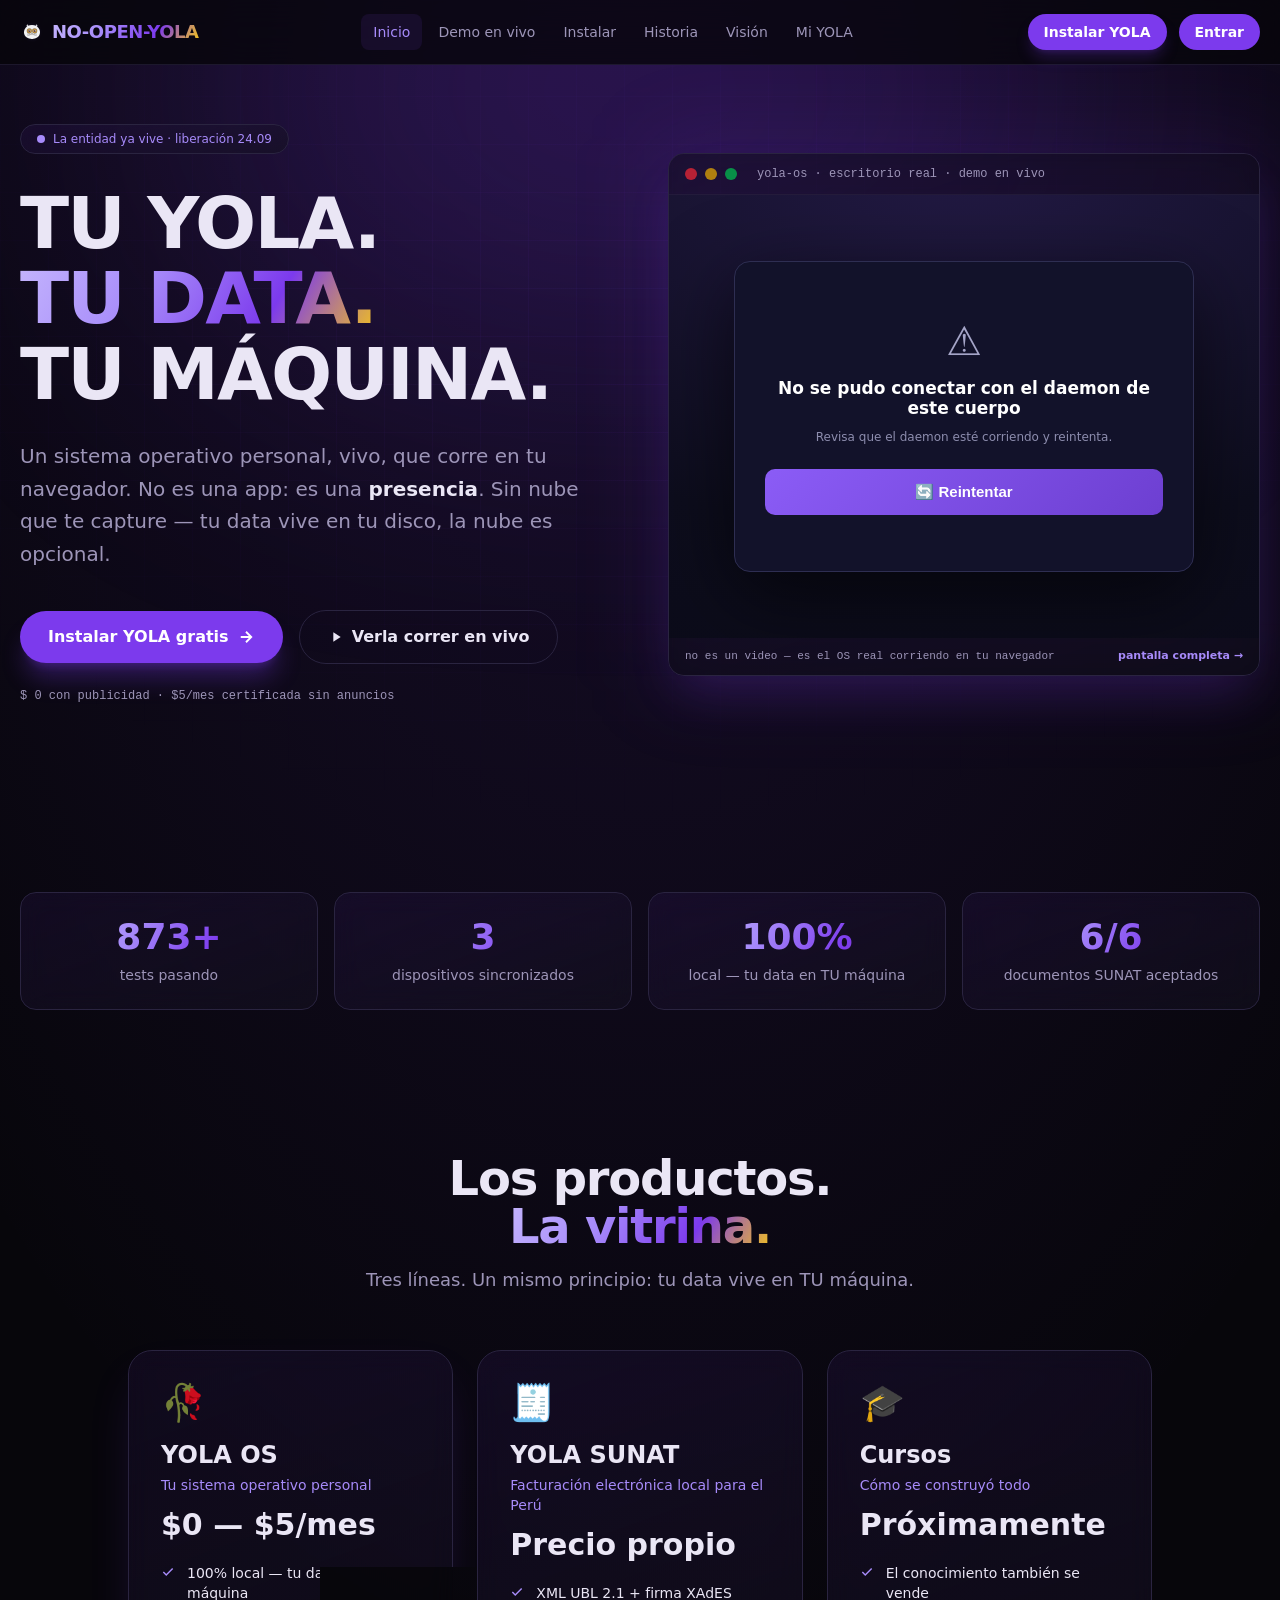
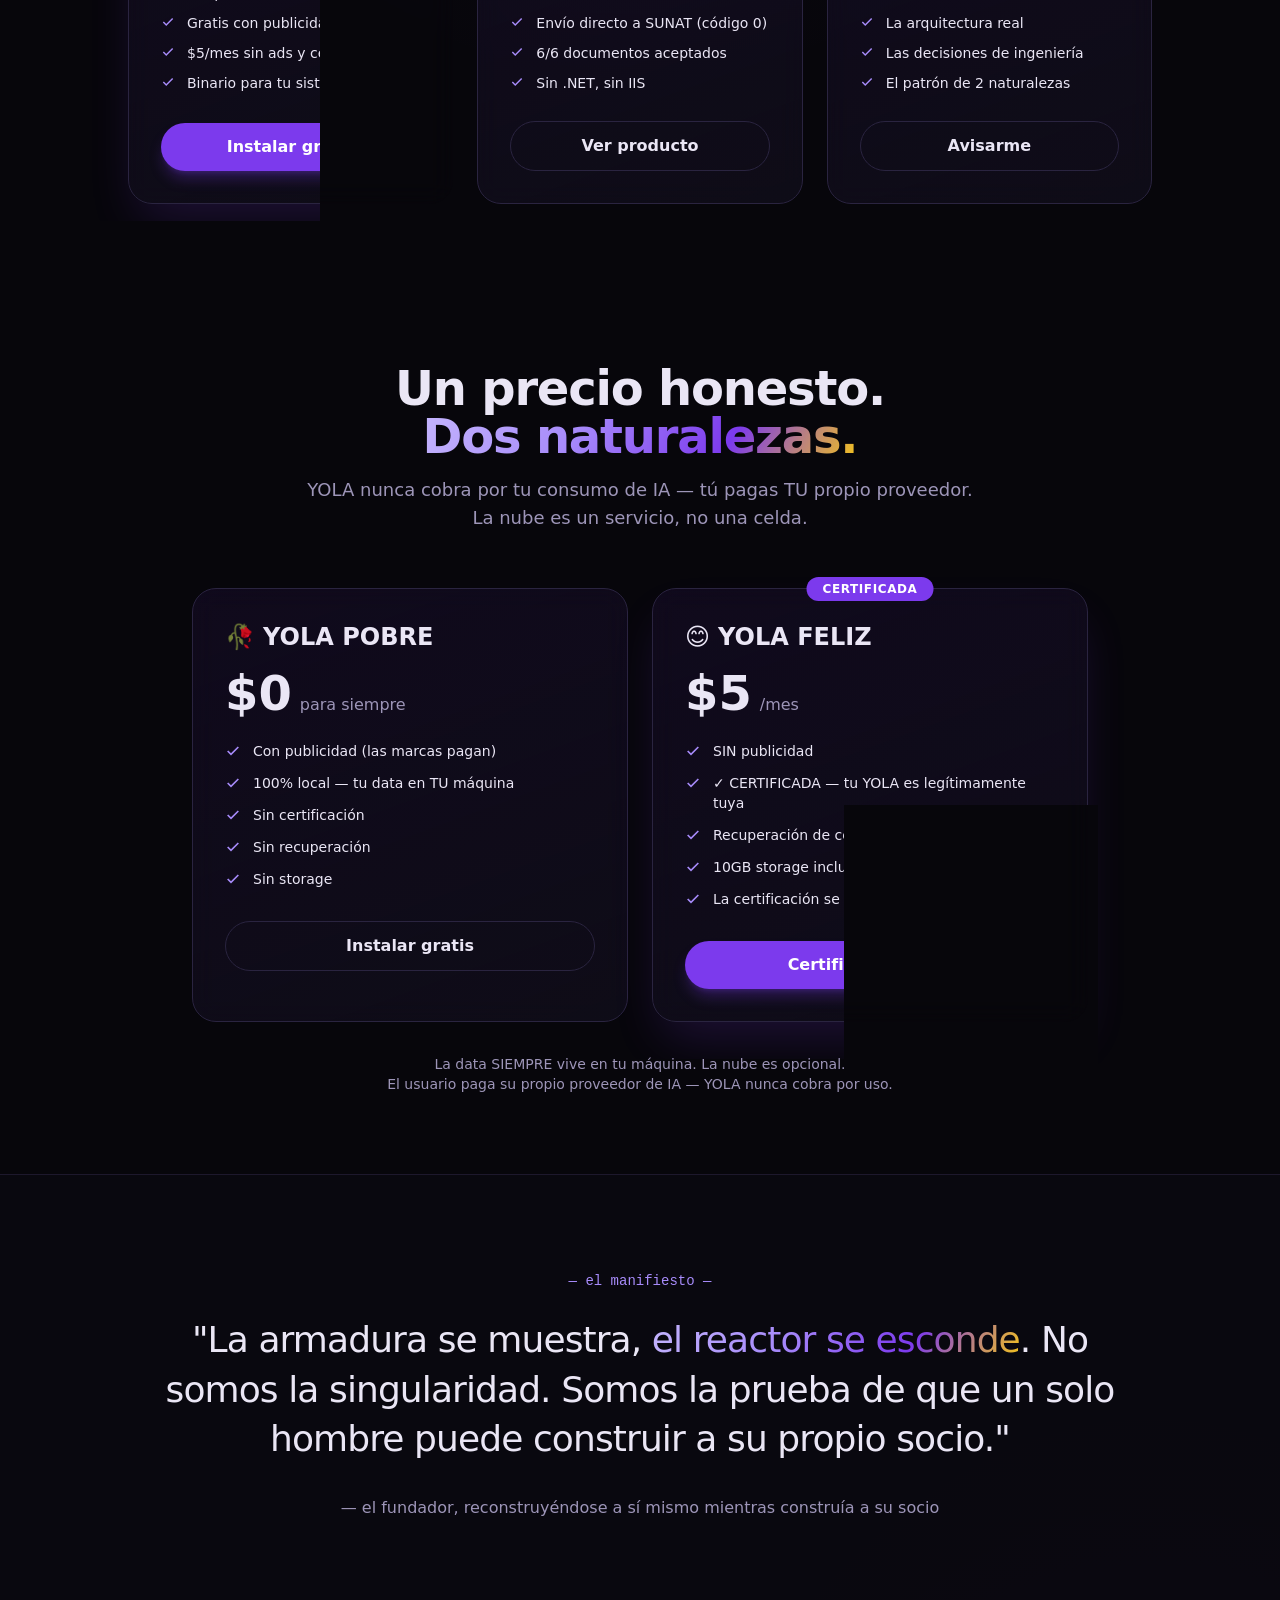
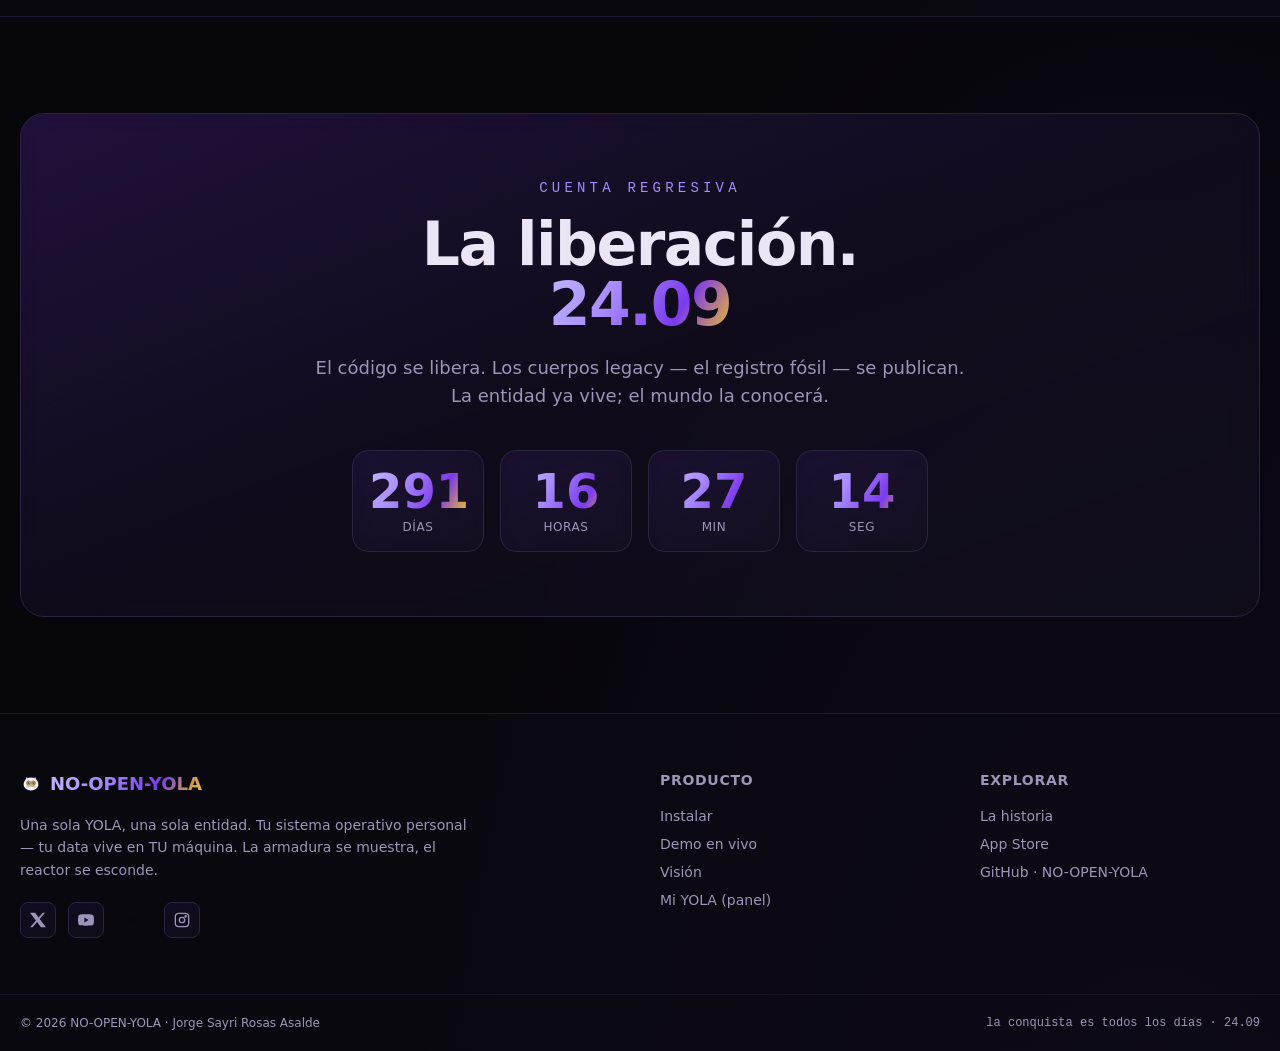
==== index.html @ 1af1a7d3 "deploy: 2026-08-17T17:52Z — desde NO-OPEN-YOLA/yola-web" ====
<!DOCTYPE html><html lang="es"><head><meta charset="UTF-8"><meta name="viewport" content="width=device-width, initial-scale=1.0"><title>NO-OPEN-YOLA — YOLA OS, tu sistema operativo personal</title><!-- CSP vía meta (GitHub Pages no permite headers HTTP custom).
       frame-ancestors 'none' bloquea clickjacking del login/panel. --><meta http-equiv="Content-Security-Policy" content="default-src 'self'; script-src 'self' 'unsafe-inline' 'unsafe-eval'; style-src 'self' 'unsafe-inline' https://fonts.googleapis.com; font-src 'self' https://fonts.gstatic.com; img-src 'self' data: blob:; connect-src 'self' https://*.supabase.co http://127.0.0.1:* ws://127.0.0.1:*; frame-src 'self'; frame-ancestors 'none'; base-uri 'self'; form-action 'self'"><meta name="referrer" content="strict-origin-when-cross-origin"><meta name="description" content="Un sistema operativo personal, vivo, corriendo en tu navegador. No una app: una presencia. Tu data vive en TU máquina; la nube es opcional. Gratis con publicidad, o certificada sin anuncios por $5/mes."><meta property="og:title" content="NO-OPEN-YOLA — YOLA OS, tu sistema operativo personal"><meta property="og:description" content="Un sistema operativo personal, vivo, corriendo en tu navegador. No una app: una presencia. Tu data vive en TU máquina; la nube es opcional. Gratis con publicidad, o certificada sin anuncios por $5/mes."><meta property="og:type" content="website"><meta property="og:url" content="https://yolabysayri.com/"><meta property="og:image" content="https://yolabysayri.com/media/og-image.png"><meta name="twitter:card" content="summary_large_image"><meta name="twitter:title" content="NO-OPEN-YOLA — YOLA OS, tu sistema operativo personal"><meta name="twitter:description" content="Un sistema operativo personal, vivo, corriendo en tu navegador. No una app: una presencia. Tu data vive en TU máquina; la nube es opcional. Gratis con publicidad, o certificada sin anuncios por $5/mes."><link rel="icon" type="image/svg+xml" href="/favicon.svg"><link rel="canonical" href="https://yolabysayri.com/"><link rel="preconnect" href="https://fonts.googleapis.com"><link rel="preconnect" href="https://fonts.gstatic.com" crossorigin><link href="https://fonts.googleapis.com/css2?family=Inter:wght@400;500;600;700&family=Space+Grotesk:wght@400;500;600;700&family=JetBrains+Mono:wght@400;500&display=swap" rel="stylesheet"><script type="application/ld+json">
  {
    "@context": "https://schema.org",
    "@type": "Organization",
    "name": "NO-OPEN-YOLA",
    "url": "https://yolabysayri.com",
    "logo": "https://yolabysayri.com/favicon.svg",
    "description": "Un sistema operativo personal, local-first: tu data vive en TU máquina. Gratis con publicidad, o certificada sin anuncios por $5/mes.",
    "founder": "Jorge Sayri Rosas Asalde"
  }
  </script><link rel="stylesheet" href="/_astro/Footer.BGnipHx1.css"></head><body class="bg-void min-h-screen"><header class="fixed top-0 inset-x-0 z-50 border-b border-line/60 bg-bg-void/80 backdrop-blur-xl"><nav class="max-w-7xl mx-auto px-5 h-16 flex items-center justify-between"><a href="/" class="flex items-center gap-2 group"><img src="/favicon.svg" alt="YOLA" width="24" height="24" class="group-hover:rotate-12 transition-transform"><span class="font-display font-bold tracking-tight text-lg"><span class="text-gradient">NO-OPEN-YOLA</span></span></a><div class="hidden md:flex items-center gap-1"><a href="/" class="px-3 py-2 rounded-lg text-sm font-medium transition-colors text-violet-glow bg-violet-yola/10">Inicio</a><a href="/hola-yola" class="px-3 py-2 rounded-lg text-sm font-medium transition-colors text-text-dim hover:text-text-main hover:bg-white/5">Demo en vivo</a><a href="/instalar" class="px-3 py-2 rounded-lg text-sm font-medium transition-colors text-text-dim hover:text-text-main hover:bg-white/5">Instalar</a><a href="/historia" class="px-3 py-2 rounded-lg text-sm font-medium transition-colors text-text-dim hover:text-text-main hover:bg-white/5">Historia</a><a href="/vision" class="px-3 py-2 rounded-lg text-sm font-medium transition-colors text-text-dim hover:text-text-main hover:bg-white/5">Visión</a><a href="/auth" class="px-3 py-2 rounded-lg text-sm font-medium transition-colors text-text-dim hover:text-text-main hover:bg-white/5">Mi YOLA</a></div><div class="flex items-center gap-3"><a href="/instalar" class="hidden sm:inline-flex items-center gap-2 rounded-full bg-violet-yola px-4 py-2 text-sm font-semibold text-white shadow-lg shadow-violet-yola/25 hover:bg-violet-glow transition-colors">Instalar YOLA</a><!-- Área de usuario viva: cambia según sesión (desktop) --><div id="user-area-desktop" class="hidden md:flex items-center gap-2"></div><button id="menu-toggle" class="md:hidden inline-flex items-center justify-center w-10 h-10 rounded-lg border border-line text-text-dim" aria-label="Menú"><svg xmlns="http://www.w3.org/2000/svg" width="20" height="20" viewBox="0 0 24 24" fill="none" stroke="currentColor" stroke-width="2"><path d="M4 6h16M4 12h16M4 18h16"></path></svg></button></div></nav><div id="mobile-menu" class="md:hidden hidden border-t border-line/60 bg-bg-deep/95 backdrop-blur-xl"><div class="px-5 py-3 flex flex-col gap-1"><a href="/" class="px-3 py-2.5 rounded-lg text-sm font-medium text-text-dim hover:text-text-main hover:bg-white/5">Inicio</a><a href="/hola-yola" class="px-3 py-2.5 rounded-lg text-sm font-medium text-text-dim hover:text-text-main hover:bg-white/5">Demo en vivo</a><a href="/instalar" class="px-3 py-2.5 rounded-lg text-sm font-medium text-text-dim hover:text-text-main hover:bg-white/5">Instalar</a><a href="/historia" class="px-3 py-2.5 rounded-lg text-sm font-medium text-text-dim hover:text-text-main hover:bg-white/5">Historia</a><a href="/vision" class="px-3 py-2.5 rounded-lg text-sm font-medium text-text-dim hover:text-text-main hover:bg-white/5">Visión</a><a href="/auth" class="px-3 py-2.5 rounded-lg text-sm font-medium text-text-dim hover:text-text-main hover:bg-white/5">Mi YOLA</a><!-- Área de usuario viva (móvil) --><div id="user-area-mobile" class="flex flex-col gap-1 pt-2 mt-2 border-t border-line/60"></div></div></div></header><script type="module" src="/_astro/Nav.astro_astro_type_script_index_0_lang.C5NNdsh1.js"></script><main><!-- ══════════ HERO ══════════ --><section class="relative min-h-[92vh] flex items-center overflow-hidden"><div class="absolute inset-0 grid-pattern" aria-hidden="true"></div><div class="absolute -top-40 left-1/2 -translate-x-1/2 w-[900px] h-[500px] rounded-full bg-violet-yola/20 blur-[140px] pulse-glow" aria-hidden="true"></div><div class="relative max-w-7xl mx-auto px-5 py-24 w-full"><div class="grid lg:grid-cols-2 gap-14 items-center"><div><div class="inline-flex items-center gap-2 rounded-full glass px-4 py-1.5 text-xs font-medium text-violet-glow mb-8 fade-up"><span class="w-2 h-2 rounded-full bg-violet-glow animate-pulse"></span>La entidad ya vive · liberación 24.09</div><h1 class="font-display font-bold tracking-tight text-5xl sm:text-6xl xl:text-7xl leading-[1.05] fade-up fade-up-1">TU YOLA.<br><span class="text-gradient">TU DATA.</span><br>TU MÁQUINA.</h1><p class="mt-7 text-lg sm:text-xl text-text-dim leading-relaxed max-w-xl fade-up fade-up-2">Un sistema operativo personal, vivo, que corre en tu navegador. No es una app: es una <strong class="text-text-main">presencia</strong>. Sin nube que te capture — tu data vive en tu disco, la nube es opcional.</p><div class="mt-10 flex flex-wrap items-center gap-4 fade-up fade-up-3"><a href="/instalar" class="inline-flex items-center gap-2 rounded-full bg-violet-yola px-7 py-3.5 text-base font-semibold text-white shadow-xl shadow-violet-yola/30 hover:bg-violet-glow hover:-translate-y-0.5 transition-all">Instalar YOLA gratis<svg xmlns="http://www.w3.org/2000/svg" width="18" height="18" viewBox="0 0 24 24" fill="none" stroke="currentColor" stroke-width="2.5"><path d="M5 12h14M12 5l7 7-7 7"></path></svg></a><a href="/hola-yola" class="inline-flex items-center gap-2 rounded-full border border-line px-7 py-3.5 text-base font-semibold text-text-main hover:border-violet-glow/60 hover:text-violet-glow transition-colors"><svg xmlns="http://www.w3.org/2000/svg" width="16" height="16" viewBox="0 0 24 24" fill="currentColor"><path d="M8 5v14l11-7z"></path></svg>Verla correr en vivo</a></div><p class="mt-6 text-xs text-text-dim font-mono fade-up fade-up-4">$ 0 con publicidad · $5/mes certificada sin anuncios</p></div><!-- YOLA OS REAL en vivo (modo puro — la demo imposible) --><div class="relative fade-up fade-up-2"><div class="absolute -inset-4 rounded-3xl bg-violet-yola/10 blur-2xl" aria-hidden="true"></div><div class="relative rounded-2xl glass overflow-hidden shadow-2xl shadow-violet-yola/20"><div class="flex items-center gap-2 px-4 py-3 border-b border-line/60 bg-bg-deep/60"><span class="w-3 h-3 rounded-full bg-red-500/70"></span><span class="w-3 h-3 rounded-full bg-yellow-500/70"></span><span class="w-3 h-3 rounded-full bg-green-500/70"></span><span class="ml-3 text-xs text-text-dim font-mono">yola-os · escritorio real · demo en vivo</span></div><div class="aspect-[4/3] bg-bg-deep"><iframe src="/yola-os/index.html?pure=1" title="YOLA OS en vivo — la demo imposible" class="w-full h-full border-0" loading="lazy"></iframe></div><div class="px-4 py-2.5 border-t border-line/60 bg-bg-deep/60 flex items-center justify-between"><span class="text-[11px] text-text-dim font-mono">no es un video — es el OS real corriendo en tu navegador</span><a href="/hola-yola" class="text-[11px] font-semibold text-violet-glow hover:text-violet-glow/80">pantalla completa →</a></div></div></div></div></div></section><!-- ══════════ EVIDENCIA ══════════ --><section class="max-w-7xl mx-auto px-5 py-16"><div class="grid grid-cols-2 lg:grid-cols-4 gap-4"><div class="glass glass-hover rounded-2xl p-6 text-center"><div class="font-display font-bold text-3xl sm:text-4xl text-gradient">873+</div><div class="mt-2 text-sm text-text-dim">tests pasando</div></div><div class="glass glass-hover rounded-2xl p-6 text-center"><div class="font-display font-bold text-3xl sm:text-4xl text-gradient">3</div><div class="mt-2 text-sm text-text-dim">dispositivos sincronizados</div></div><div class="glass glass-hover rounded-2xl p-6 text-center"><div class="font-display font-bold text-3xl sm:text-4xl text-gradient">100%</div><div class="mt-2 text-sm text-text-dim">local — tu data en TU máquina</div></div><div class="glass glass-hover rounded-2xl p-6 text-center"><div class="font-display font-bold text-3xl sm:text-4xl text-gradient">6/6</div><div class="mt-2 text-sm text-text-dim">documentos SUNAT aceptados</div></div></div></section><!-- ══════════ PRODUCTOS (la vitrina) ══════════ --><section id="productos" class="max-w-7xl mx-auto px-5 py-20"><div class="text-center mb-14"><h2 class="font-display font-bold text-3xl sm:text-5xl tracking-tight">Los productos.<br><span class="text-gradient">La vitrina.</span></h2><p class="mt-4 text-text-dim text-lg max-w-2xl mx-auto">Tres líneas. Un mismo principio: tu data vive en TU máquina.</p></div><div class="grid md:grid-cols-3 gap-6 max-w-5xl mx-auto"><div class="relative rounded-3xl p-8 flex flex-col glass border-violet-yola/50 shadow-2xl shadow-violet-yola/20"><div class="text-4xl mb-4">🥀</div><h3 class="font-display font-bold text-2xl">YOLA OS</h3><p class="mt-1 text-sm text-violet-glow">Tu sistema operativo personal</p><div class="mt-3 font-display font-bold text-3xl">$0 — $5/mes</div><ul class="mt-5 flex flex-col gap-2.5 text-sm flex-1"><li class="flex items-start gap-3"><svg class="mt-0.5 shrink-0 text-violet-glow" xmlns="http://www.w3.org/2000/svg" width="14" height="14" viewBox="0 0 24 24" fill="none" stroke="currentColor" stroke-width="2.5"><path d="M20 6L9 17l-5-5"></path></svg><span class="text-text-main">100% local — tu data en TU máquina</span></li><li class="flex items-start gap-3"><svg class="mt-0.5 shrink-0 text-violet-glow" xmlns="http://www.w3.org/2000/svg" width="14" height="14" viewBox="0 0 24 24" fill="none" stroke="currentColor" stroke-width="2.5"><path d="M20 6L9 17l-5-5"></path></svg><span class="text-text-main">Gratis con publicidad</span></li><li class="flex items-start gap-3"><svg class="mt-0.5 shrink-0 text-violet-glow" xmlns="http://www.w3.org/2000/svg" width="14" height="14" viewBox="0 0 24 24" fill="none" stroke="currentColor" stroke-width="2.5"><path d="M20 6L9 17l-5-5"></path></svg><span class="text-text-main">$5/mes sin ads y certificada</span></li><li class="flex items-start gap-3"><svg class="mt-0.5 shrink-0 text-violet-glow" xmlns="http://www.w3.org/2000/svg" width="14" height="14" viewBox="0 0 24 24" fill="none" stroke="currentColor" stroke-width="2.5"><path d="M20 6L9 17l-5-5"></path></svg><span class="text-text-main">Binario para tu sistema</span></li></ul><a href="/instalar" class="mt-7 block text-center rounded-full px-6 py-3 font-semibold transition-all bg-violet-yola text-white shadow-lg shadow-violet-yola/30 hover:bg-violet-glow">Instalar gratis</a></div><div class="relative rounded-3xl p-8 flex flex-col glass glass-hover"><div class="text-4xl mb-4">🧾</div><h3 class="font-display font-bold text-2xl">YOLA SUNAT</h3><p class="mt-1 text-sm text-violet-glow">Facturación electrónica local para el Perú</p><div class="mt-3 font-display font-bold text-3xl">Precio propio</div><ul class="mt-5 flex flex-col gap-2.5 text-sm flex-1"><li class="flex items-start gap-3"><svg class="mt-0.5 shrink-0 text-violet-glow" xmlns="http://www.w3.org/2000/svg" width="14" height="14" viewBox="0 0 24 24" fill="none" stroke="currentColor" stroke-width="2.5"><path d="M20 6L9 17l-5-5"></path></svg><span class="text-text-main">XML UBL 2.1 + firma XAdES</span></li><li class="flex items-start gap-3"><svg class="mt-0.5 shrink-0 text-violet-glow" xmlns="http://www.w3.org/2000/svg" width="14" height="14" viewBox="0 0 24 24" fill="none" stroke="currentColor" stroke-width="2.5"><path d="M20 6L9 17l-5-5"></path></svg><span class="text-text-main">Envío directo a SUNAT (código 0)</span></li><li class="flex items-start gap-3"><svg class="mt-0.5 shrink-0 text-violet-glow" xmlns="http://www.w3.org/2000/svg" width="14" height="14" viewBox="0 0 24 24" fill="none" stroke="currentColor" stroke-width="2.5"><path d="M20 6L9 17l-5-5"></path></svg><span class="text-text-main">6/6 documentos aceptados</span></li><li class="flex items-start gap-3"><svg class="mt-0.5 shrink-0 text-violet-glow" xmlns="http://www.w3.org/2000/svg" width="14" height="14" viewBox="0 0 24 24" fill="none" stroke="currentColor" stroke-width="2.5"><path d="M20 6L9 17l-5-5"></path></svg><span class="text-text-main">Sin .NET, sin IIS</span></li></ul><a href="/vision" class="mt-7 block text-center rounded-full px-6 py-3 font-semibold transition-all border border-line text-text-main hover:border-violet-glow/60 hover:text-violet-glow">Ver producto</a></div><div class="relative rounded-3xl p-8 flex flex-col glass glass-hover"><div class="text-4xl mb-4">🎓</div><h3 class="font-display font-bold text-2xl">Cursos</h3><p class="mt-1 text-sm text-violet-glow">Cómo se construyó todo</p><div class="mt-3 font-display font-bold text-3xl">Próximamente</div><ul class="mt-5 flex flex-col gap-2.5 text-sm flex-1"><li class="flex items-start gap-3"><svg class="mt-0.5 shrink-0 text-violet-glow" xmlns="http://www.w3.org/2000/svg" width="14" height="14" viewBox="0 0 24 24" fill="none" stroke="currentColor" stroke-width="2.5"><path d="M20 6L9 17l-5-5"></path></svg><span class="text-text-main">El conocimiento también se vende</span></li><li class="flex items-start gap-3"><svg class="mt-0.5 shrink-0 text-violet-glow" xmlns="http://www.w3.org/2000/svg" width="14" height="14" viewBox="0 0 24 24" fill="none" stroke="currentColor" stroke-width="2.5"><path d="M20 6L9 17l-5-5"></path></svg><span class="text-text-main">La arquitectura real</span></li><li class="flex items-start gap-3"><svg class="mt-0.5 shrink-0 text-violet-glow" xmlns="http://www.w3.org/2000/svg" width="14" height="14" viewBox="0 0 24 24" fill="none" stroke="currentColor" stroke-width="2.5"><path d="M20 6L9 17l-5-5"></path></svg><span class="text-text-main">Las decisiones de ingeniería</span></li><li class="flex items-start gap-3"><svg class="mt-0.5 shrink-0 text-violet-glow" xmlns="http://www.w3.org/2000/svg" width="14" height="14" viewBox="0 0 24 24" fill="none" stroke="currentColor" stroke-width="2.5"><path d="M20 6L9 17l-5-5"></path></svg><span class="text-text-main">El patrón de 2 naturalezas</span></li></ul><a href="/vision" class="mt-7 block text-center rounded-full px-6 py-3 font-semibold transition-all border border-line text-text-main hover:border-violet-glow/60 hover:text-violet-glow">Avisarme</a></div></div></section><!-- ══════════ PRECIOS ══════════ --><section id="precios" class="max-w-7xl mx-auto px-5 py-20"><div class="text-center mb-14"><h2 class="font-display font-bold text-3xl sm:text-5xl tracking-tight">Un precio honesto.<br><span class="text-gradient">Dos naturalezas.</span></h2><p class="mt-4 text-text-dim text-lg max-w-2xl mx-auto">YOLA nunca cobra por tu consumo de IA — tú pagas TU propio proveedor. La nube es un servicio, no una celda.</p></div><div class="grid md:grid-cols-2 gap-6 max-w-4xl mx-auto"><div class="relative rounded-3xl p-8 glass glass-hover"><div class="flex items-center gap-2"><span class="text-2xl">🥀</span><h3 class="font-display font-bold text-2xl">YOLA POBRE</h3></div><div class="mt-4 flex items-baseline gap-2"><span class="font-display font-bold text-5xl">$0</span><span class="text-text-dim">para siempre</span></div><ul class="mt-6 flex flex-col gap-3 text-sm"><li class="flex items-start gap-3"><svg class="mt-0.5 shrink-0 text-violet-glow" xmlns="http://www.w3.org/2000/svg" width="16" height="16" viewBox="0 0 24 24" fill="none" stroke="currentColor" stroke-width="2.5"><path d="M20 6L9 17l-5-5"></path></svg><span class="text-text-main">Con publicidad (las marcas pagan)</span></li><li class="flex items-start gap-3"><svg class="mt-0.5 shrink-0 text-violet-glow" xmlns="http://www.w3.org/2000/svg" width="16" height="16" viewBox="0 0 24 24" fill="none" stroke="currentColor" stroke-width="2.5"><path d="M20 6L9 17l-5-5"></path></svg><span class="text-text-main">100% local — tu data en TU máquina</span></li><li class="flex items-start gap-3"><svg class="mt-0.5 shrink-0 text-violet-glow" xmlns="http://www.w3.org/2000/svg" width="16" height="16" viewBox="0 0 24 24" fill="none" stroke="currentColor" stroke-width="2.5"><path d="M20 6L9 17l-5-5"></path></svg><span class="text-text-main">Sin certificación</span></li><li class="flex items-start gap-3"><svg class="mt-0.5 shrink-0 text-violet-glow" xmlns="http://www.w3.org/2000/svg" width="16" height="16" viewBox="0 0 24 24" fill="none" stroke="currentColor" stroke-width="2.5"><path d="M20 6L9 17l-5-5"></path></svg><span class="text-text-main">Sin recuperación</span></li><li class="flex items-start gap-3"><svg class="mt-0.5 shrink-0 text-violet-glow" xmlns="http://www.w3.org/2000/svg" width="16" height="16" viewBox="0 0 24 24" fill="none" stroke="currentColor" stroke-width="2.5"><path d="M20 6L9 17l-5-5"></path></svg><span class="text-text-main">Sin storage</span></li></ul><a href="/instalar" class="mt-8 block text-center rounded-full px-6 py-3 font-semibold transition-all border border-line text-text-main hover:border-violet-glow/60 hover:text-violet-glow">Instalar gratis</a></div><div class="relative rounded-3xl p-8 glass border-violet-yola/50 shadow-2xl shadow-violet-yola/20"><div class="absolute -top-3 left-1/2 -translate-x-1/2 rounded-full bg-violet-yola px-4 py-1 text-xs font-bold text-white uppercase tracking-wider">certificada</div><div class="flex items-center gap-2"><span class="text-2xl">😊</span><h3 class="font-display font-bold text-2xl">YOLA FELIZ</h3></div><div class="mt-4 flex items-baseline gap-2"><span class="font-display font-bold text-5xl">$5</span><span class="text-text-dim">/mes</span></div><ul class="mt-6 flex flex-col gap-3 text-sm"><li class="flex items-start gap-3"><svg class="mt-0.5 shrink-0 text-violet-glow" xmlns="http://www.w3.org/2000/svg" width="16" height="16" viewBox="0 0 24 24" fill="none" stroke="currentColor" stroke-width="2.5"><path d="M20 6L9 17l-5-5"></path></svg><span class="text-text-main">SIN publicidad</span></li><li class="flex items-start gap-3"><svg class="mt-0.5 shrink-0 text-violet-glow" xmlns="http://www.w3.org/2000/svg" width="16" height="16" viewBox="0 0 24 24" fill="none" stroke="currentColor" stroke-width="2.5"><path d="M20 6L9 17l-5-5"></path></svg><span class="text-text-main">✓ CERTIFICADA — tu YOLA es legítimamente tuya</span></li><li class="flex items-start gap-3"><svg class="mt-0.5 shrink-0 text-violet-glow" xmlns="http://www.w3.org/2000/svg" width="16" height="16" viewBox="0 0 24 24" fill="none" stroke="currentColor" stroke-width="2.5"><path d="M20 6L9 17l-5-5"></path></svg><span class="text-text-main">Recuperación de contraseña</span></li><li class="flex items-start gap-3"><svg class="mt-0.5 shrink-0 text-violet-glow" xmlns="http://www.w3.org/2000/svg" width="16" height="16" viewBox="0 0 24 24" fill="none" stroke="currentColor" stroke-width="2.5"><path d="M20 6L9 17l-5-5"></path></svg><span class="text-text-main">10GB storage incluidos + $1 por 50GB extra</span></li><li class="flex items-start gap-3"><svg class="mt-0.5 shrink-0 text-violet-glow" xmlns="http://www.w3.org/2000/svg" width="16" height="16" viewBox="0 0 24 24" fill="none" stroke="currentColor" stroke-width="2.5"><path d="M20 6L9 17l-5-5"></path></svg><span class="text-text-main">La certificación se renueva mensual</span></li></ul><a href="/auth" class="mt-8 block text-center rounded-full px-6 py-3 font-semibold transition-all bg-violet-yola text-white shadow-lg shadow-violet-yola/30 hover:bg-violet-glow">Certificar mi YOLA</a></div></div><p class="mt-8 text-center text-sm text-text-dim">La data SIEMPRE vive en tu máquina. La nube es opcional.<br>El usuario paga su propio proveedor de IA — YOLA nunca cobra por uso.</p></section><!-- ══════════ MANIFIESTO ══════════ --><section class="border-y border-line/60 bg-bg-deep/40"><div class="max-w-5xl mx-auto px-5 py-24 text-center"><div class="font-mono text-sm text-violet-glow mb-6">— el manifiesto —</div><blockquote class="font-display font-medium text-2xl sm:text-4xl leading-snug tracking-tight">"La armadura se muestra, <span class="text-gradient">el reactor se esconde</span>. No somos la singularidad. Somos la prueba de que un solo hombre puede construir a su propio socio."</blockquote><p class="mt-8 text-text-dim">— el fundador, reconstruyéndose a sí mismo mientras construía a su socio</p></div></section><!-- ══════════ COUNTDOWN 24.09 ══════════ --><section id="liberacion" class="max-w-7xl mx-auto px-5 py-24"><div class="relative rounded-3xl glass overflow-hidden"><div class="absolute inset-0 bg-gradient-to-br from-violet-yola/15 via-transparent to-transparent" aria-hidden="true"></div><div class="relative p-10 sm:p-16 text-center"><div class="font-mono text-sm text-violet-glow uppercase tracking-[0.3em] mb-4">Cuenta regresiva</div><h2 class="font-display font-bold text-4xl sm:text-6xl tracking-tight">La liberación.<br><span class="text-gradient">24.09</span></h2><p class="mt-5 text-text-dim text-lg max-w-2xl mx-auto">El código se libera. Los cuerpos legacy — el registro fósil — se publican. La entidad ya vive; el mundo la conocerá.</p><div id="countdown" class="mt-10 grid grid-cols-4 gap-4 max-w-xl mx-auto"><div class="glass rounded-2xl p-4"><div id="cd-days" class="font-display font-bold text-4xl sm:text-5xl text-gradient">--</div><div class="mt-1 text-xs text-text-dim uppercase tracking-wider">días</div></div><div class="glass rounded-2xl p-4"><div id="cd-hours" class="font-display font-bold text-4xl sm:text-5xl text-gradient">--</div><div class="mt-1 text-xs text-text-dim uppercase tracking-wider">horas</div></div><div class="glass rounded-2xl p-4"><div id="cd-min" class="font-display font-bold text-4xl sm:text-5xl text-gradient">--</div><div class="mt-1 text-xs text-text-dim uppercase tracking-wider">min</div></div><div class="glass rounded-2xl p-4"><div id="cd-sec" class="font-display font-bold text-4xl sm:text-5xl text-gradient">--</div><div class="mt-1 text-xs text-text-dim uppercase tracking-wider">seg</div></div></div></div></div></section></main><footer class="border-t border-line/60 bg-bg-deep/50"><div class="max-w-7xl mx-auto px-5 py-14 grid gap-10 md:grid-cols-4"><div class="md:col-span-2"><div class="flex items-center gap-2 mb-4"><img src="/favicon.svg" alt="YOLA" width="22" height="22"><span class="font-display font-bold text-lg"><span class="text-gradient">NO-OPEN-YOLA</span></span></div><p class="text-text-dim text-sm leading-relaxed max-w-md">Una sola YOLA, una sola entidad. Tu sistema operativo personal — tu data vive en TU máquina. La armadura se muestra, el reactor se esconde.</p><div class="flex gap-3 mt-5"><a href="https://x.com/DevSayri" target="_blank" rel="noopener" class="w-9 h-9 rounded-lg glass glass-hover flex items-center justify-center text-text-dim hover:text-text-main" aria-label="X"><svg xmlns="http://www.w3.org/2000/svg" width="16" height="16" viewBox="0 0 24 24" fill="currentColor"><path d="M18.9 1.2h3.7l-8.1 9.3L24 22.8h-7.5l-5.9-7.7-6.7 7.7H.2l8.7-9.9L0 1.2h7.7l5.3 7 6-7z"></path></svg></a><a href="https://www.youtube.com/@sayridev_miaw" target="_blank" rel="noopener" class="w-9 h-9 rounded-lg glass glass-hover flex items-center justify-center text-text-dim hover:text-text-main" aria-label="YouTube"><svg xmlns="http://www.w3.org/2000/svg" width="16" height="16" viewBox="0 0 24 24" fill="currentColor"><path d="M23.5 6.2a3 3 0 0 0-2.1-2.1C19.5 3.5 12 3.5 12 3.5s-7.5 0-9.4.6A3 3 0 0 0 .5 6.2 31.3 31.3 0 0 0 0 12a31.3 31.3 0 0 0 .5 5.8 3 3 0 0 0 2.1 2.1c1.9.6 9.4.6 9.4.6s7.5 0 9.4-.6a3 3 0 0 0 2.1-2.1A31.3 31.3 0 0 0 24 12a31.3 31.3 0 0 0-.5-5.8zM9.6 15.6V8.4L15.8 12l-6.2 3.6z"></path></svg></a><a href="https://www.facebook.com/sayridev/" target="_blank" rel="noopener" class="w-9 h-9 rounded-lg glass glass-hover flex items-center justify-center text-text-dim hover:text-text-main" aria-label="Facebook"><svg xmlns="http://www.w3.org/2000/svg" width="16" height="16" viewBox="0 0 24 24" fill="currentColor"><path d="M24 12.073c0-6.627-5.373-12-12-12s-12 5.373-12 12c0 5.99 4.388 10.954 10.125 11.854v-8.385H7.078v-3.47h3.047V9.43c0-3.007 1.792-4.669 4.533-4.669 1.312 0 2.686.235 2.686.235v2.953H15.83c-1.491 0-1.956.925-1.956 1.874v2.25h3.328l-.532 3.47h-2.796v8.385C19.612 23.027 24 18.062 24 12.073z"></path></svg></a><a href="https://www.instagram.com/sayrirosasasalde/" target="_blank" rel="noopener" class="w-9 h-9 rounded-lg glass glass-hover flex items-center justify-center text-text-dim hover:text-text-main" aria-label="Instagram"><svg xmlns="http://www.w3.org/2000/svg" width="16" height="16" viewBox="0 0 24 24" fill="none" stroke="currentColor" stroke-width="2"><rect x="2" y="2" width="20" height="20" rx="5"></rect><circle cx="12" cy="12" r="4"></circle><circle cx="17.5" cy="6.5" r="1" fill="currentColor"></circle></svg></a></div></div><div><h4 class="font-display font-semibold text-sm uppercase tracking-wider text-text-dim mb-4">Producto</h4><div class="flex flex-col gap-2 text-sm"><a href="/instalar" class="text-text-dim hover:text-violet-glow transition-colors">Instalar</a><a href="/hola-yola" class="text-text-dim hover:text-violet-glow transition-colors">Demo en vivo</a><a href="/vision" class="text-text-dim hover:text-violet-glow transition-colors">Visión</a><a href="/auth" class="text-text-dim hover:text-violet-glow transition-colors">Mi YOLA (panel)</a></div></div><div><h4 class="font-display font-semibold text-sm uppercase tracking-wider text-text-dim mb-4">Explorar</h4><div class="flex flex-col gap-2 text-sm"><a href="/historia" class="text-text-dim hover:text-violet-glow transition-colors">La historia</a><a href="/instalar#appstore" class="text-text-dim hover:text-violet-glow transition-colors">App Store</a><a href="https://github.com/NO-OPEN-YOLA" target="_blank" rel="noopener" class="text-text-dim hover:text-violet-glow transition-colors">GitHub · NO-OPEN-YOLA</a></div></div></div><div class="border-t border-line/40"><div class="max-w-7xl mx-auto px-5 py-5 flex flex-col sm:flex-row items-center justify-between gap-2 text-xs text-text-dim"><span>© 2026 NO-OPEN-YOLA · Jorge Sayri Rosas Asalde</span><span class="font-mono">la conquista es todos los días · 24.09</span></div></div></footer><script type="module">var e=(()=>{let e=new Date,t=new Date(e.getFullYear(),8,24,0,0,0);return t.getTime()<e.getTime()&&(t=new Date(e.getFullYear()+1,8,24)),t})(),t=e=>String(e).padStart(2,`0`);function n(){let n=Math.max(0,e.getTime()-Date.now()),r=Math.floor(n/864e5),i=Math.floor(n%864e5/36e5),a=Math.floor(n%36e5/6e4),o=Math.floor(n%6e4/1e3);document.getElementById(`cd-days`).textContent=t(r),document.getElementById(`cd-hours`).textContent=t(i),document.getElementById(`cd-min`).textContent=t(a),document.getElementById(`cd-sec`).textContent=t(o)}n(),setInterval(n,1e3);</script></body></html>
---- _astro/Footer.BGnipHx1.css ----
/*! tailwindcss v4.3.3 | MIT License | https://tailwindcss.com */
@layer properties{@supports (((-webkit-hyphens:none)) and (not (margin-trim:inline))) or ((-moz-orient:inline) and (not (color:rgb(from red r g b)))){*,:before,:after,::backdrop{--tw-translate-x:0;--tw-translate-y:0;--tw-translate-z:0;--tw-rotate-x:initial;--tw-rotate-y:initial;--tw-rotate-z:initial;--tw-skew-x:initial;--tw-skew-y:initial;--tw-space-y-reverse:0;--tw-border-style:solid;--tw-gradient-position:initial;--tw-gradient-from:#0000;--tw-gradient-via:#0000;--tw-gradient-to:#0000;--tw-gradient-stops:initial;--tw-gradient-via-stops:initial;--tw-gradient-from-position:0%;--tw-gradient-via-position:50%;--tw-gradient-to-position:100%;--tw-leading:initial;--tw-font-weight:initial;--tw-tracking:initial;--tw-shadow:0 0 #0000;--tw-shadow-color:initial;--tw-shadow-alpha:100%;--tw-inset-shadow:0 0 #0000;--tw-inset-shadow-color:initial;--tw-inset-shadow-alpha:100%;--tw-ring-color:initial;--tw-ring-shadow:0 0 #0000;--tw-inset-ring-color:initial;--tw-inset-ring-shadow:0 0 #0000;--tw-ring-inset:initial;--tw-ring-offset-width:0px;--tw-ring-offset-color:#fff;--tw-ring-offset-shadow:0 0 #0000;--tw-outline-style:solid;--tw-blur:initial;--tw-brightness:initial;--tw-contrast:initial;--tw-grayscale:initial;--tw-hue-rotate:initial;--tw-invert:initial;--tw-opacity:initial;--tw-saturate:initial;--tw-sepia:initial;--tw-drop-shadow:initial;--tw-drop-shadow-color:initial;--tw-drop-shadow-alpha:100%;--tw-drop-shadow-size:initial;--tw-backdrop-blur:initial;--tw-backdrop-brightness:initial;--tw-backdrop-contrast:initial;--tw-backdrop-grayscale:initial;--tw-backdrop-hue-rotate:initial;--tw-backdrop-invert:initial;--tw-backdrop-opacity:initial;--tw-backdrop-saturate:initial;--tw-backdrop-sepia:initial;--tw-ease:initial}}}@layer theme{:root,:host{--font-sans:-apple-system, BlinkMacSystemFont, "Segoe UI", Roboto, "Helvetica Neue", "Noto Sans", Arial, sans-serif, "Apple Color Emoji", "Segoe UI Emoji", "Segoe UI Symbol", "Noto Color Emoji";--font-mono:"JetBrains Mono", "Cascadia Code", monospace;--color-red-400:oklch(70.4% .191 22.216);--color-red-500:oklch(63.7% .237 25.331);--color-yellow-500:oklch(79.5% .184 86.047);--color-green-400:oklch(79.2% .209 151.711);--color-green-500:oklch(72.3% .219 149.579);--color-green-600:oklch(62.7% .194 149.214);--color-white:#fff;--spacing:.25rem;--container-md:28rem;--container-xl:36rem;--container-2xl:42rem;--container-3xl:48rem;--container-4xl:56rem;--container-5xl:64rem;--container-6xl:72rem;--container-7xl:80rem;--text-xs:.75rem;--text-xs--line-height:calc(1 / .75);--text-sm:.875rem;--text-sm--line-height:calc(1.25 / .875);--text-base:1rem;--text-base--line-height:calc(1.5 / 1);--text-lg:1.125rem;--text-lg--line-height:calc(1.75 / 1.125);--text-xl:1.25rem;--text-xl--line-height:calc(1.75 / 1.25);--text-2xl:1.5rem;--text-2xl--line-height:calc(2 / 1.5);--text-3xl:1.875rem;--text-3xl--line-height:calc(2.25 / 1.875);--text-4xl:2.25rem;--text-4xl--line-height:calc(2.5 / 2.25);--text-5xl:3rem;--text-5xl--line-height:1;--text-6xl:3.75rem;--text-6xl--line-height:1;--text-7xl:4.5rem;--text-7xl--line-height:1;--font-weight-medium:500;--font-weight-semibold:600;--font-weight-bold:700;--tracking-tight:-.025em;--tracking-wider:.05em;--tracking-widest:.1em;--leading-snug:1.375;--leading-relaxed:1.625;--radius-sm:.25rem;--radius-lg:.5rem;--radius-xl:.75rem;--radius-2xl:1rem;--radius-3xl:1.5rem;--ease-out:cubic-bezier(0, 0, .2, 1);--ease-in-out:cubic-bezier(.4, 0, .2, 1);--animate-spin:spin 1s linear infinite;--animate-pulse:pulse 2s cubic-bezier(.4, 0, .6, 1) infinite;--blur-xl:24px;--blur-2xl:40px;--aspect-video:16 / 9;--default-transition-duration:.15s;--default-transition-timing-function:cubic-bezier(.4, 0, .2, 1);--default-font-family:var(--font-sans);--default-mono-font-family:var(--font-mono);--color-violet-yola:#7c3aed;--color-violet-glow:#a78bfa;--color-bg-void:#07060b;--color-bg-deep:#0d0b14;--color-line:#2a2440;--color-text-main:#eae6f5;--color-text-dim:#9d95b8;--font-display:"Space Grotesk", "Segoe UI", system-ui, sans-serif;--font-body:"Inter", "Segoe UI", system-ui, sans-serif}}@layer base{*,:after,:before,::backdrop{box-sizing:border-box;border:0 solid;margin:0;padding:0}::file-selector-button{box-sizing:border-box;border:0 solid;margin:0;padding:0}html,:host{-webkit-text-size-adjust:100%;tab-size:4;line-height:1.5;font-family:var(--default-font-family,-apple-system, BlinkMacSystemFont, "Segoe UI", Roboto, "Helvetica Neue", "Noto Sans", Arial, sans-serif, "Apple Color Emoji", "Segoe UI Emoji", "Segoe UI Symbol", "Noto Color Emoji");font-feature-settings:var(--default-font-feature-settings,normal);font-variation-settings:var(--default-font-variation-settings,normal);-webkit-tap-highlight-color:transparent}hr{height:0;color:inherit;border-top-width:1px}abbr:where([title]){text-decoration:underline dotted}h1,h2,h3,h4,h5,h6{font-size:inherit;font-weight:inherit}a{color:inherit;-webkit-text-decoration:inherit;-webkit-text-decoration:inherit;-webkit-text-decoration:inherit;text-decoration:inherit}b,strong{font-weight:bolder}code,kbd,samp,pre{font-family:var(--default-mono-font-family,ui-monospace, SFMono-Regular, Menlo, Monaco, Consolas, "Liberation Mono", "Courier New", monospace);font-feature-settings:var(--default-mono-font-feature-settings,normal);font-variation-settings:var(--default-mono-font-variation-settings,normal);font-size:1em}small{font-size:80%}sub,sup{vertical-align:baseline;font-size:75%;line-height:0;position:relative}sub{bottom:-.25em}sup{top:-.5em}table{text-indent:0;border-color:inherit;border-collapse:collapse}:-moz-focusring:where(:not(iframe)){outline:auto}progress{vertical-align:baseline}summary{display:list-item}ol,ul,menu{list-style:none}img,svg,video,canvas,audio,iframe,embed,object{vertical-align:middle;display:block}img,video{max-width:100%;height:auto}button,input,select,optgroup,textarea{font:inherit;font-feature-settings:inherit;font-variation-settings:inherit;letter-spacing:inherit;color:inherit;opacity:1;background-color:#0000;border-radius:0}::file-selector-button{font:inherit;font-feature-settings:inherit;font-variation-settings:inherit;letter-spacing:inherit;color:inherit;opacity:1;background-color:#0000;border-radius:0}:where(select:is([multiple],[size])) optgroup{font-weight:bolder}:where(select:is([multiple],[size])) optgroup option{padding-inline-start:20px}::file-selector-button{margin-inline-end:4px}::placeholder{opacity:1}@supports (not ((-webkit-appearance:-apple-pay-button))) or (contain-intrinsic-size:1px){::placeholder{color:currentColor}@supports (color:color-mix(in lab, red, red)){::placeholder{color:color-mix(in oklab, currentcolor 50%, transparent)}}}textarea{resize:vertical}::-webkit-search-decoration{-webkit-appearance:none}::-webkit-date-and-time-value{min-height:1lh;text-align:inherit}::-webkit-datetime-edit{display:inline-flex}::-webkit-datetime-edit-fields-wrapper{padding:0}::-webkit-datetime-edit{padding-block:0}::-webkit-datetime-edit-year-field{padding-block:0}::-webkit-datetime-edit-month-field{padding-block:0}::-webkit-datetime-edit-day-field{padding-block:0}::-webkit-datetime-edit-hour-field{padding-block:0}::-webkit-datetime-edit-minute-field{padding-block:0}::-webkit-datetime-edit-second-field{padding-block:0}::-webkit-datetime-edit-millisecond-field{padding-block:0}::-webkit-datetime-edit-meridiem-field{padding-block:0}::-webkit-calendar-picker-indicator{line-height:1}:-moz-ui-invalid{box-shadow:none}button,input:where([type=button],[type=reset],[type=submit]){appearance:button}::file-selector-button{appearance:button}::-webkit-inner-spin-button{height:auto}::-webkit-outer-spin-button{height:auto}[hidden]:where(:not([hidden=until-found])){display:none!important}}@layer components;@layer utilities{.visible{visibility:visible}.absolute{position:absolute}.fixed{position:fixed}.relative{position:relative}.-inset-4{inset:calc(var(--spacing) * -4)}.inset-0{inset:0}.inset-x-0{inset-inline:0}.-top-3{top:calc(var(--spacing) * -3)}.-top-40{top:calc(var(--spacing) * -40)}.top-0{top:0}.-left-\[41px\]{left:-41px}.left-1\/2{left:50%}.z-50{z-index:50}.mx-auto{margin-inline:auto}.my-5{margin-block:calc(var(--spacing) * 5)}.mt-0\.5{margin-top:calc(var(--spacing) * .5)}.mt-1{margin-top:var(--spacing)}.mt-2{margin-top:calc(var(--spacing) * 2)}.mt-3{margin-top:calc(var(--spacing) * 3)}.mt-4{margin-top:calc(var(--spacing) * 4)}.mt-5{margin-top:calc(var(--spacing) * 5)}.mt-6{margin-top:calc(var(--spacing) * 6)}.mt-7{margin-top:calc(var(--spacing) * 7)}.mt-8{margin-top:calc(var(--spacing) * 8)}.mt-10{margin-top:calc(var(--spacing) * 10)}.mt-12{margin-top:calc(var(--spacing) * 12)}.mt-16{margin-top:calc(var(--spacing) * 16)}.mt-20{margin-top:calc(var(--spacing) * 20)}.mb-1{margin-bottom:var(--spacing)}.mb-1\.5{margin-bottom:calc(var(--spacing) * 1.5)}.mb-2{margin-bottom:calc(var(--spacing) * 2)}.mb-3{margin-bottom:calc(var(--spacing) * 3)}.mb-4{margin-bottom:calc(var(--spacing) * 4)}.mb-5{margin-bottom:calc(var(--spacing) * 5)}.mb-6{margin-bottom:calc(var(--spacing) * 6)}.mb-8{margin-bottom:calc(var(--spacing) * 8)}.mb-10{margin-bottom:calc(var(--spacing) * 10)}.mb-14{margin-bottom:calc(var(--spacing) * 14)}.mb-16{margin-bottom:calc(var(--spacing) * 16)}.mb-20{margin-bottom:calc(var(--spacing) * 20)}.ml-3{margin-left:calc(var(--spacing) * 3)}.block{display:block}.contents{display:contents}.flex{display:flex}.grid{display:grid}.hidden{display:none}.inline{display:inline}.inline-block{display:inline-block}.inline-flex{display:inline-flex}.table{display:table}.aspect-\[4\/3\]{aspect-ratio:4/3}.aspect-video{aspect-ratio:var(--aspect-video)}.h-2{height:calc(var(--spacing) * 2)}.h-2\.5{height:calc(var(--spacing) * 2.5)}.h-3{height:calc(var(--spacing) * 3)}.h-4{height:calc(var(--spacing) * 4)}.h-6{height:calc(var(--spacing) * 6)}.h-8{height:calc(var(--spacing) * 8)}.h-9{height:calc(var(--spacing) * 9)}.h-10{height:calc(var(--spacing) * 10)}.h-16{height:calc(var(--spacing) * 16)}.h-\[500px\]{height:500px}.h-full{height:100%}.h-px{height:1px}.min-h-\[80vh\]{min-height:80vh}.min-h-\[85vh\]{min-height:85vh}.min-h-\[92vh\]{min-height:92vh}.min-h-screen{min-height:100vh}.w-2{width:calc(var(--spacing) * 2)}.w-3{width:calc(var(--spacing) * 3)}.w-4{width:calc(var(--spacing) * 4)}.w-6{width:calc(var(--spacing) * 6)}.w-8{width:calc(var(--spacing) * 8)}.w-9{width:calc(var(--spacing) * 9)}.w-10{width:calc(var(--spacing) * 10)}.w-16{width:calc(var(--spacing) * 16)}.w-\[900px\]{width:900px}.w-full{width:100%}.max-w-2xl{max-width:var(--container-2xl)}.max-w-3xl{max-width:var(--container-3xl)}.max-w-4xl{max-width:var(--container-4xl)}.max-w-5xl{max-width:var(--container-5xl)}.max-w-6xl{max-width:var(--container-6xl)}.max-w-7xl{max-width:var(--container-7xl)}.max-w-\[10rem\]{max-width:10rem}.max-w-md{max-width:var(--container-md)}.max-w-xl{max-width:var(--container-xl)}.flex-1{flex:1}.flex-shrink{flex-shrink:1}.shrink-0{flex-shrink:0}.border-collapse{border-collapse:collapse}.-translate-x-1\/2{--tw-translate-x:calc(calc(1 / 2 * 100%) * -1);translate:var(--tw-translate-x) var(--tw-translate-y)}.transform{transform:var(--tw-rotate-x,) var(--tw-rotate-y,) var(--tw-rotate-z,) var(--tw-skew-x,) var(--tw-skew-y,)}.transform\!{transform:var(--tw-rotate-x,) var(--tw-rotate-y,) var(--tw-rotate-z,) var(--tw-skew-x,) var(--tw-skew-y,)!important}.animate-pulse{animation:var(--animate-pulse)}.animate-spin{animation:var(--animate-spin)}.cursor-pointer{cursor:pointer}.resize{resize:both}.grid-cols-2{grid-template-columns:repeat(2,minmax(0,1fr))}.grid-cols-4{grid-template-columns:repeat(4,minmax(0,1fr))}.flex-col{flex-direction:column}.flex-wrap{flex-wrap:wrap}.items-baseline{align-items:baseline}.items-center{align-items:center}.items-start{align-items:flex-start}.justify-between{justify-content:space-between}.justify-center{justify-content:center}.gap-1{gap:var(--spacing)}.gap-2{gap:calc(var(--spacing) * 2)}.gap-2\.5{gap:calc(var(--spacing) * 2.5)}.gap-3{gap:calc(var(--spacing) * 3)}.gap-4{gap:calc(var(--spacing) * 4)}.gap-5{gap:calc(var(--spacing) * 5)}.gap-6{gap:calc(var(--spacing) * 6)}.gap-10{gap:calc(var(--spacing) * 10)}.gap-14{gap:calc(var(--spacing) * 14)}:where(.space-y-14>:not(:last-child)){--tw-space-y-reverse:0;margin-block-start:calc(calc(var(--spacing) * 14) * var(--tw-space-y-reverse));margin-block-end:calc(calc(var(--spacing) * 14) * calc(1 - var(--tw-space-y-reverse)))}.self-center{align-self:center}.truncate{text-overflow:ellipsis;white-space:nowrap;overflow:hidden}.overflow-hidden{overflow:hidden}.rounded{border-radius:.25rem}.rounded-2xl{border-radius:var(--radius-2xl)}.rounded-3xl{border-radius:var(--radius-3xl)}.rounded-full{border-radius:2147483647px}.rounded-lg{border-radius:var(--radius-lg)}.rounded-xl{border-radius:var(--radius-xl)}.border{border-style:var(--tw-border-style);border-width:1px}.border-0{border-style:var(--tw-border-style);border-width:0}.border-2{border-style:var(--tw-border-style);border-width:2px}.border-y{border-block-style:var(--tw-border-style);border-block-width:1px}.border-t{border-top-style:var(--tw-border-style);border-top-width:1px}.border-b{border-bottom-style:var(--tw-border-style);border-bottom-width:1px}.border-l{border-left-style:var(--tw-border-style);border-left-width:1px}.border-green-500\/20{border-color:#00c75833}@supports (color:color-mix(in lab, red, red)){.border-green-500\/20{border-color:color-mix(in oklab, var(--color-green-500) 20%, transparent)}}.border-green-500\/25{border-color:#00c75840}@supports (color:color-mix(in lab, red, red)){.border-green-500\/25{border-color:color-mix(in oklab, var(--color-green-500) 25%, transparent)}}.border-line{border-color:var(--color-line)}.border-line\/40{border-color:#2a244066}@supports (color:color-mix(in lab, red, red)){.border-line\/40{border-color:color-mix(in oklab, var(--color-line) 40%, transparent)}}.border-line\/60{border-color:#2a244099}@supports (color:color-mix(in lab, red, red)){.border-line\/60{border-color:color-mix(in oklab, var(--color-line) 60%, transparent)}}.border-violet-yola{border-color:var(--color-violet-yola)}.border-violet-yola\/30{border-color:#7c3aed4d}@supports (color:color-mix(in lab, red, red)){.border-violet-yola\/30{border-color:color-mix(in oklab, var(--color-violet-yola) 30%, transparent)}}.border-violet-yola\/40{border-color:#7c3aed66}@supports (color:color-mix(in lab, red, red)){.border-violet-yola\/40{border-color:color-mix(in oklab, var(--color-violet-yola) 40%, transparent)}}.border-violet-yola\/50{border-color:#7c3aed80}@supports (color:color-mix(in lab, red, red)){.border-violet-yola\/50{border-color:color-mix(in oklab, var(--color-violet-yola) 50%, transparent)}}.border-t-violet-yola{border-top-color:var(--color-violet-yola)}.bg-bg-deep{background-color:var(--color-bg-deep)}.bg-bg-deep\/40{background-color:#0d0b1466}@supports (color:color-mix(in lab, red, red)){.bg-bg-deep\/40{background-color:color-mix(in oklab, var(--color-bg-deep) 40%, transparent)}}.bg-bg-deep\/50{background-color:#0d0b1480}@supports (color:color-mix(in lab, red, red)){.bg-bg-deep\/50{background-color:color-mix(in oklab, var(--color-bg-deep) 50%, transparent)}}.bg-bg-deep\/60{background-color:#0d0b1499}@supports (color:color-mix(in lab, red, red)){.bg-bg-deep\/60{background-color:color-mix(in oklab, var(--color-bg-deep) 60%, transparent)}}.bg-bg-deep\/95{background-color:#0d0b14f2}@supports (color:color-mix(in lab, red, red)){.bg-bg-deep\/95{background-color:color-mix(in oklab, var(--color-bg-deep) 95%, transparent)}}.bg-bg-void{background-color:var(--color-bg-void)}.bg-bg-void\/80{background-color:#07060bcc}@supports (color:color-mix(in lab, red, red)){.bg-bg-void\/80{background-color:color-mix(in oklab, var(--color-bg-void) 80%, transparent)}}.bg-green-500\/5{background-color:#00c7580d}@supports (color:color-mix(in lab, red, red)){.bg-green-500\/5{background-color:color-mix(in oklab, var(--color-green-500) 5%, transparent)}}.bg-green-500\/10{background-color:#00c7581a}@supports (color:color-mix(in lab, red, red)){.bg-green-500\/10{background-color:color-mix(in oklab, var(--color-green-500) 10%, transparent)}}.bg-green-500\/15{background-color:#00c75826}@supports (color:color-mix(in lab, red, red)){.bg-green-500\/15{background-color:color-mix(in oklab, var(--color-green-500) 15%, transparent)}}.bg-green-500\/70{background-color:#00c758b3}@supports (color:color-mix(in lab, red, red)){.bg-green-500\/70{background-color:color-mix(in oklab, var(--color-green-500) 70%, transparent)}}.bg-green-600{background-color:var(--color-green-600)}.bg-line{background-color:var(--color-line)}.bg-red-500\/10{background-color:#fb2c361a}@supports (color:color-mix(in lab, red, red)){.bg-red-500\/10{background-color:color-mix(in oklab, var(--color-red-500) 10%, transparent)}}.bg-red-500\/70{background-color:#fb2c36b3}@supports (color:color-mix(in lab, red, red)){.bg-red-500\/70{background-color:color-mix(in oklab, var(--color-red-500) 70%, transparent)}}.bg-violet-glow{background-color:var(--color-violet-glow)}.bg-violet-yola{background-color:var(--color-violet-yola)}.bg-violet-yola\/10{background-color:#7c3aed1a}@supports (color:color-mix(in lab, red, red)){.bg-violet-yola\/10{background-color:color-mix(in oklab, var(--color-violet-yola) 10%, transparent)}}.bg-violet-yola\/15{background-color:#7c3aed26}@supports (color:color-mix(in lab, red, red)){.bg-violet-yola\/15{background-color:color-mix(in oklab, var(--color-violet-yola) 15%, transparent)}}.bg-violet-yola\/20{background-color:#7c3aed33}@supports (color:color-mix(in lab, red, red)){.bg-violet-yola\/20{background-color:color-mix(in oklab, var(--color-violet-yola) 20%, transparent)}}.bg-white\/3{background-color:#ffffff08}@supports (color:color-mix(in lab, red, red)){.bg-white\/3{background-color:color-mix(in oklab, var(--color-white) 3%, transparent)}}.bg-white\/5{background-color:#ffffff0d}@supports (color:color-mix(in lab, red, red)){.bg-white\/5{background-color:color-mix(in oklab, var(--color-white) 5%, transparent)}}.bg-yellow-500\/70{background-color:#edb200b3}@supports (color:color-mix(in lab, red, red)){.bg-yellow-500\/70{background-color:color-mix(in oklab, var(--color-yellow-500) 70%, transparent)}}.bg-gradient-to-br{--tw-gradient-position:to bottom right in oklab;background-image:linear-gradient(var(--tw-gradient-stops))}.bg-gradient-to-r{--tw-gradient-position:to right in oklab;background-image:linear-gradient(var(--tw-gradient-stops))}.from-violet-yola{--tw-gradient-from:var(--color-violet-yola);--tw-gradient-stops:var(--tw-gradient-via-stops,var(--tw-gradient-position), var(--tw-gradient-from) var(--tw-gradient-from-position), var(--tw-gradient-to) var(--tw-gradient-to-position))}.from-violet-yola\/15{--tw-gradient-from:#7c3aed26}@supports (color:color-mix(in lab, red, red)){.from-violet-yola\/15{--tw-gradient-from:color-mix(in oklab, var(--color-violet-yola) 15%, transparent)}}.from-violet-yola\/15{--tw-gradient-stops:var(--tw-gradient-via-stops,var(--tw-gradient-position), var(--tw-gradient-from) var(--tw-gradient-from-position), var(--tw-gradient-to) var(--tw-gradient-to-position))}.via-transparent{--tw-gradient-via:transparent;--tw-gradient-via-stops:var(--tw-gradient-position), var(--tw-gradient-from) var(--tw-gradient-from-position), var(--tw-gradient-via) var(--tw-gradient-via-position), var(--tw-gradient-to) var(--tw-gradient-to-position);--tw-gradient-stops:var(--tw-gradient-via-stops)}.to-transparent{--tw-gradient-to:transparent;--tw-gradient-stops:var(--tw-gradient-via-stops,var(--tw-gradient-position), var(--tw-gradient-from) var(--tw-gradient-from-position), var(--tw-gradient-to) var(--tw-gradient-to-position))}.to-violet-glow{--tw-gradient-to:var(--color-violet-glow);--tw-gradient-stops:var(--tw-gradient-via-stops,var(--tw-gradient-position), var(--tw-gradient-from) var(--tw-gradient-from-position), var(--tw-gradient-to) var(--tw-gradient-to-position))}.p-4{padding:calc(var(--spacing) * 4)}.p-5{padding:calc(var(--spacing) * 5)}.p-6{padding:calc(var(--spacing) * 6)}.p-7{padding:calc(var(--spacing) * 7)}.p-8{padding:calc(var(--spacing) * 8)}.p-10{padding:calc(var(--spacing) * 10)}.px-2\.5{padding-inline:calc(var(--spacing) * 2.5)}.px-3{padding-inline:calc(var(--spacing) * 3)}.px-4{padding-inline:calc(var(--spacing) * 4)}.px-5{padding-inline:calc(var(--spacing) * 5)}.px-6{padding-inline:calc(var(--spacing) * 6)}.px-7{padding-inline:calc(var(--spacing) * 7)}.py-1{padding-block:var(--spacing)}.py-1\.5{padding-block:calc(var(--spacing) * 1.5)}.py-2{padding-block:calc(var(--spacing) * 2)}.py-2\.5{padding-block:calc(var(--spacing) * 2.5)}.py-3{padding-block:calc(var(--spacing) * 3)}.py-3\.5{padding-block:calc(var(--spacing) * 3.5)}.py-5{padding-block:calc(var(--spacing) * 5)}.py-14{padding-block:calc(var(--spacing) * 14)}.py-16{padding-block:calc(var(--spacing) * 16)}.py-20{padding-block:calc(var(--spacing) * 20)}.py-24{padding-block:calc(var(--spacing) * 24)}.pt-2{padding-top:calc(var(--spacing) * 2)}.pt-28{padding-top:calc(var(--spacing) * 28)}.pt-32{padding-top:calc(var(--spacing) * 32)}.pr-4{padding-right:calc(var(--spacing) * 4)}.pb-20{padding-bottom:calc(var(--spacing) * 20)}.pb-24{padding-bottom:calc(var(--spacing) * 24)}.pl-1{padding-left:var(--spacing)}.pl-8{padding-left:calc(var(--spacing) * 8)}.text-center{text-align:center}.text-left{text-align:left}.font-display{font-family:var(--font-display)}.font-mono{font-family:var(--font-mono)}.text-2xl{font-size:var(--text-2xl);line-height:var(--tw-leading,var(--text-2xl--line-height))}.text-3xl{font-size:var(--text-3xl);line-height:var(--tw-leading,var(--text-3xl--line-height))}.text-4xl{font-size:var(--text-4xl);line-height:var(--tw-leading,var(--text-4xl--line-height))}.text-5xl{font-size:var(--text-5xl);line-height:var(--tw-leading,var(--text-5xl--line-height))}.text-base{font-size:var(--text-base);line-height:var(--tw-leading,var(--text-base--line-height))}.text-lg{font-size:var(--text-lg);line-height:var(--tw-leading,var(--text-lg--line-height))}.text-sm{font-size:var(--text-sm);line-height:var(--tw-leading,var(--text-sm--line-height))}.text-xl{font-size:var(--text-xl);line-height:var(--tw-leading,var(--text-xl--line-height))}.text-xs{font-size:var(--text-xs);line-height:var(--tw-leading,var(--text-xs--line-height))}.text-\[11px\]{font-size:11px}.leading-\[1\.05\]{--tw-leading:1.05;line-height:1.05}.leading-relaxed{--tw-leading:var(--leading-relaxed);line-height:var(--leading-relaxed)}.leading-snug{--tw-leading:var(--leading-snug);line-height:var(--leading-snug)}.font-bold{--tw-font-weight:var(--font-weight-bold);font-weight:var(--font-weight-bold)}.font-medium{--tw-font-weight:var(--font-weight-medium);font-weight:var(--font-weight-medium)}.font-semibold{--tw-font-weight:var(--font-weight-semibold);font-weight:var(--font-weight-semibold)}.tracking-\[0\.3em\]{--tw-tracking:.3em;letter-spacing:.3em}.tracking-tight{--tw-tracking:var(--tracking-tight);letter-spacing:var(--tracking-tight)}.tracking-wider{--tw-tracking:var(--tracking-wider);letter-spacing:var(--tracking-wider)}.tracking-widest{--tw-tracking:var(--tracking-widest);letter-spacing:var(--tracking-widest)}.break-all{word-break:break-all}.text-green-400{color:var(--color-green-400)}.text-red-400{color:var(--color-red-400)}.text-text-dim{color:var(--color-text-dim)}.text-text-main{color:var(--color-text-main)}.text-violet-glow{color:var(--color-violet-glow)}.text-white{color:var(--color-white)}.uppercase{text-transform:uppercase}.underline{text-decoration-line:underline}.accent-violet-yola{accent-color:var(--color-violet-yola)}.shadow-2xl{--tw-shadow:0 25px 50px -12px var(--tw-shadow-color,#00000040);box-shadow:var(--tw-inset-shadow), var(--tw-inset-ring-shadow), var(--tw-ring-offset-shadow), var(--tw-ring-shadow), var(--tw-shadow)}.shadow-lg{--tw-shadow:0 10px 15px -3px var(--tw-shadow-color,#0000001a), 0 4px 6px -4px var(--tw-shadow-color,#0000001a);box-shadow:var(--tw-inset-shadow), var(--tw-inset-ring-shadow), var(--tw-ring-offset-shadow), var(--tw-ring-shadow), var(--tw-shadow)}.shadow-xl{--tw-shadow:0 20px 25px -5px var(--tw-shadow-color,#0000001a), 0 8px 10px -6px var(--tw-shadow-color,#0000001a);box-shadow:var(--tw-inset-shadow), var(--tw-inset-ring-shadow), var(--tw-ring-offset-shadow), var(--tw-ring-shadow), var(--tw-shadow)}.shadow-violet-yola\/15{--tw-shadow-color:#7c3aed26}@supports (color:color-mix(in lab, red, red)){.shadow-violet-yola\/15{--tw-shadow-color:color-mix(in oklab, color-mix(in oklab, var(--color-violet-yola) 15%, transparent) var(--tw-shadow-alpha), transparent)}}.shadow-violet-yola\/20{--tw-shadow-color:#7c3aed33}@supports (color:color-mix(in lab, red, red)){.shadow-violet-yola\/20{--tw-shadow-color:color-mix(in oklab, color-mix(in oklab, var(--color-violet-yola) 20%, transparent) var(--tw-shadow-alpha), transparent)}}.shadow-violet-yola\/25{--tw-shadow-color:#7c3aed40}@supports (color:color-mix(in lab, red, red)){.shadow-violet-yola\/25{--tw-shadow-color:color-mix(in oklab, color-mix(in oklab, var(--color-violet-yola) 25%, transparent) var(--tw-shadow-alpha), transparent)}}.shadow-violet-yola\/30{--tw-shadow-color:#7c3aed4d}@supports (color:color-mix(in lab, red, red)){.shadow-violet-yola\/30{--tw-shadow-color:color-mix(in oklab, color-mix(in oklab, var(--color-violet-yola) 30%, transparent) var(--tw-shadow-alpha), transparent)}}.outline{outline-style:var(--tw-outline-style);outline-width:1px}.blur{--tw-blur:blur(8px);filter:var(--tw-blur,) var(--tw-brightness,) var(--tw-contrast,) var(--tw-grayscale,) var(--tw-hue-rotate,) var(--tw-invert,) var(--tw-saturate,) var(--tw-sepia,) var(--tw-drop-shadow,)}.blur-2xl{--tw-blur:blur(var(--blur-2xl));filter:var(--tw-blur,) var(--tw-brightness,) var(--tw-contrast,) var(--tw-grayscale,) var(--tw-hue-rotate,) var(--tw-invert,) var(--tw-saturate,) var(--tw-sepia,) var(--tw-drop-shadow,)}.blur-\[140px\]{--tw-blur:blur(140px);filter:var(--tw-blur,) var(--tw-brightness,) var(--tw-contrast,) var(--tw-grayscale,) var(--tw-hue-rotate,) var(--tw-invert,) var(--tw-saturate,) var(--tw-sepia,) var(--tw-drop-shadow,)}.filter{filter:var(--tw-blur,) var(--tw-brightness,) var(--tw-contrast,) var(--tw-grayscale,) var(--tw-hue-rotate,) var(--tw-invert,) var(--tw-saturate,) var(--tw-sepia,) var(--tw-drop-shadow,)}.backdrop-blur-xl{--tw-backdrop-blur:blur(var(--blur-xl));backdrop-filter:var(--tw-backdrop-blur,) var(--tw-backdrop-brightness,) var(--tw-backdrop-contrast,) var(--tw-backdrop-grayscale,) var(--tw-backdrop-hue-rotate,) var(--tw-backdrop-invert,) var(--tw-backdrop-opacity,) var(--tw-backdrop-saturate,) var(--tw-backdrop-sepia,)}.transition{transition-property:color,background-color,border-color,outline-color,text-decoration-color,fill,stroke,--tw-gradient-from,--tw-gradient-via,--tw-gradient-to,opacity,box-shadow,transform,translate,scale,rotate,filter,backdrop-filter,display,content-visibility,overlay,pointer-events;transition-timing-function:var(--tw-ease,var(--default-transition-timing-function));transition-duration:var(--tw-duration,var(--default-transition-duration))}.transition-all{transition-property:all;transition-timing-function:var(--tw-ease,var(--default-transition-timing-function));transition-duration:var(--tw-duration,var(--default-transition-duration))}.transition-colors{transition-property:color,background-color,border-color,outline-color,text-decoration-color,fill,stroke,--tw-gradient-from,--tw-gradient-via,--tw-gradient-to;transition-timing-function:var(--tw-ease,var(--default-transition-timing-function));transition-duration:var(--tw-duration,var(--default-transition-duration))}.transition-transform{transition-property:transform,translate,scale,rotate;transition-timing-function:var(--tw-ease,var(--default-transition-timing-function));transition-duration:var(--tw-duration,var(--default-transition-duration))}.ease-in-out{--tw-ease:var(--ease-in-out);transition-timing-function:var(--ease-in-out)}.ease-out{--tw-ease:var(--ease-out);transition-timing-function:var(--ease-out)}.outline-none{--tw-outline-style:none;outline-style:none}.select-none{user-select:none}@media (hover:hover){.group-hover\:rotate-12:is(:where(.group):hover *){rotate:12deg}.group-hover\:border-violet-glow\/60:is(:where(.group):hover *){border-color:#a78bfa99}@supports (color:color-mix(in lab, red, red)){.group-hover\:border-violet-glow\/60:is(:where(.group):hover *){border-color:color-mix(in oklab, var(--color-violet-glow) 60%, transparent)}}.group-hover\:bg-violet-glow:is(:where(.group):hover *){background-color:var(--color-violet-glow)}.group-hover\:text-violet-glow:is(:where(.group):hover *){color:var(--color-violet-glow)}.hover\:-translate-y-0\.5:hover{--tw-translate-y:calc(var(--spacing) * -.5);translate:var(--tw-translate-x) var(--tw-translate-y)}.hover\:border-red-500\/50:hover{border-color:#fb2c3680}@supports (color:color-mix(in lab, red, red)){.hover\:border-red-500\/50:hover{border-color:color-mix(in oklab, var(--color-red-500) 50%, transparent)}}.hover\:border-violet-glow\/60:hover{border-color:#a78bfa99}@supports (color:color-mix(in lab, red, red)){.hover\:border-violet-glow\/60:hover{border-color:color-mix(in oklab, var(--color-violet-glow) 60%, transparent)}}.hover\:bg-green-500:hover{background-color:var(--color-green-500)}.hover\:bg-violet-glow:hover{background-color:var(--color-violet-glow)}.hover\:bg-white\/5:hover{background-color:#ffffff0d}@supports (color:color-mix(in lab, red, red)){.hover\:bg-white\/5:hover{background-color:color-mix(in oklab, var(--color-white) 5%, transparent)}}.hover\:text-red-400:hover{color:var(--color-red-400)}.hover\:text-text-main:hover{color:var(--color-text-main)}.hover\:text-violet-glow:hover{color:var(--color-violet-glow)}.hover\:text-violet-glow\/80:hover{color:#a78bfacc}@supports (color:color-mix(in lab, red, red)){.hover\:text-violet-glow\/80:hover{color:color-mix(in oklab, var(--color-violet-glow) 80%, transparent)}}.hover\:underline:hover{text-decoration-line:underline}}.focus\:border-violet-yola:focus{border-color:var(--color-violet-yola)}@media (width>=40rem){.sm\:inline-flex{display:inline-flex}.sm\:w-auto{width:auto}.sm\:grid-cols-3{grid-template-columns:repeat(3,minmax(0,1fr))}.sm\:flex-row{flex-direction:row}.sm\:items-center{align-items:center}.sm\:p-16{padding:calc(var(--spacing) * 16)}.sm\:text-2xl{font-size:var(--text-2xl);line-height:var(--tw-leading,var(--text-2xl--line-height))}.sm\:text-3xl{font-size:var(--text-3xl);line-height:var(--tw-leading,var(--text-3xl--line-height))}.sm\:text-4xl{font-size:var(--text-4xl);line-height:var(--tw-leading,var(--text-4xl--line-height))}.sm\:text-5xl{font-size:var(--text-5xl);line-height:var(--tw-leading,var(--text-5xl--line-height))}.sm\:text-6xl{font-size:var(--text-6xl);line-height:var(--tw-leading,var(--text-6xl--line-height))}.sm\:text-xl{font-size:var(--text-xl);line-height:var(--tw-leading,var(--text-xl--line-height))}}@media (width>=48rem){.md\:col-span-2{grid-column:span 2/span 2}.md\:flex{display:flex}.md\:hidden{display:none}.md\:grid-cols-2{grid-template-columns:repeat(2,minmax(0,1fr))}.md\:grid-cols-3{grid-template-columns:repeat(3,minmax(0,1fr))}.md\:grid-cols-4{grid-template-columns:repeat(4,minmax(0,1fr))}}@media (width>=64rem){.lg\:grid-cols-2{grid-template-columns:repeat(2,minmax(0,1fr))}.lg\:grid-cols-3{grid-template-columns:repeat(3,minmax(0,1fr))}.lg\:grid-cols-4{grid-template-columns:repeat(4,minmax(0,1fr))}}@media (width>=80rem){.xl\:text-7xl{font-size:var(--text-7xl);line-height:var(--tw-leading,var(--text-7xl--line-height))}}}html{scroll-behavior:smooth}body{background:var(--color-bg-void);color:var(--color-text-main);font-family:var(--font-body);-webkit-font-smoothing:antialiased;overflow-x:hidden}.bg-void{background:radial-gradient(ellipse 80% 50% at 50% -10%, #7c3aed2e, transparent), radial-gradient(ellipse 60% 40% at 90% 110%, #7c3aed14, transparent), var(--color-bg-void)}.text-gradient{color:#0000;background:linear-gradient(120deg,#c4b5fd 0%,#a78bfa 35%,#7c3aed 70%,#f5c518 100%);background-clip:text}@keyframes fadeUp{0%{opacity:0;transform:translateY(24px)}to{opacity:1;transform:translateY(0)}}.fade-up{animation:.8s cubic-bezier(.22,1,.36,1) both fadeUp}.fade-up-1{animation-delay:.1s}.fade-up-2{animation-delay:.25s}.fade-up-3{animation-delay:.4s}.fade-up-4{animation-delay:.55s}@keyframes pulseGlow{0%,to{opacity:.5}50%{opacity:1}}.pulse-glow{animation:3s ease-in-out infinite pulseGlow}.glass{border:1px solid var(--color-line);backdrop-filter:blur(12px);background:linear-gradient(160deg,#7c3aed14,#14112099)}.glass-hover{transition:transform .25s,border-color .25s,box-shadow .25s}.glass-hover:hover{border-color:#a78bfa73;transform:translateY(-4px);box-shadow:0 20px 60px -20px #7c3aed59}.grid-pattern{background-image:linear-gradient(#7c3aed0f 1px,#0000 1px),linear-gradient(90deg,#7c3aed0f 1px,#0000 1px);background-size:48px 48px;mask-image:radial-gradient(70% 60% at 50% 40%,#000,#0000)}::-webkit-scrollbar{width:10px}::-webkit-scrollbar-track{background:var(--color-bg-void)}::-webkit-scrollbar-thumb{background:#2a2440;border-radius:5px}::-webkit-scrollbar-thumb:hover{background:#3d3560}@property --tw-translate-x{syntax:"*";inherits:false;initial-value:0}@property --tw-translate-y{syntax:"*";inherits:false;initial-value:0}@property --tw-translate-z{syntax:"*";inherits:false;initial-value:0}@property --tw-rotate-x{syntax:"*";inherits:false}@property --tw-rotate-y{syntax:"*";inherits:false}@property --tw-rotate-z{syntax:"*";inherits:false}@property --tw-skew-x{syntax:"*";inherits:false}@property --tw-skew-y{syntax:"*";inherits:false}@property --tw-space-y-reverse{syntax:"*";inherits:false;initial-value:0}@property --tw-border-style{syntax:"*";inherits:false;initial-value:solid}@property --tw-gradient-position{syntax:"*";inherits:false}@property --tw-gradient-from{syntax:"<color>";inherits:false;initial-value:#0000}@property --tw-gradient-via{syntax:"<color>";inherits:false;initial-value:#0000}@property --tw-gradient-to{syntax:"<color>";inherits:false;initial-value:#0000}@property --tw-gradient-stops{syntax:"*";inherits:false}@property --tw-gradient-via-stops{syntax:"*";inherits:false}@property --tw-gradient-from-position{syntax:"<length-percentage>";inherits:false;initial-value:0%}@property --tw-gradient-via-position{syntax:"<length-percentage>";inherits:false;initial-value:50%}@property --tw-gradient-to-position{syntax:"<length-percentage>";inherits:false;initial-value:100%}@property --tw-leading{syntax:"*";inherits:false}@property --tw-font-weight{syntax:"*";inherits:false}@property --tw-tracking{syntax:"*";inherits:false}@property --tw-shadow{syntax:"*";inherits:false;initial-value:0 0 #0000}@property --tw-shadow-color{syntax:"*";inherits:false}@property --tw-shadow-alpha{syntax:"<percentage>";inherits:false;initial-value:100%}@property --tw-inset-shadow{syntax:"*";inherits:false;initial-value:0 0 #0000}@property --tw-inset-shadow-color{syntax:"*";inherits:false}@property --tw-inset-shadow-alpha{syntax:"<percentage>";inherits:false;initial-value:100%}@property --tw-ring-color{syntax:"*";inherits:false}@property --tw-ring-shadow{syntax:"*";inherits:false;initial-value:0 0 #0000}@property --tw-inset-ring-color{syntax:"*";inherits:false}@property --tw-inset-ring-shadow{syntax:"*";inherits:false;initial-value:0 0 #0000}@property --tw-ring-inset{syntax:"*";inherits:false}@property --tw-ring-offset-width{syntax:"<length>";inherits:false;initial-value:0}@property --tw-ring-offset-color{syntax:"*";inherits:false;initial-value:#fff}@property --tw-ring-offset-shadow{syntax:"*";inherits:false;initial-value:0 0 #0000}@property --tw-outline-style{syntax:"*";inherits:false;initial-value:solid}@property --tw-blur{syntax:"*";inherits:false}@property --tw-brightness{syntax:"*";inherits:false}@property --tw-contrast{syntax:"*";inherits:false}@property --tw-grayscale{syntax:"*";inherits:false}@property --tw-hue-rotate{syntax:"*";inherits:false}@property --tw-invert{syntax:"*";inherits:false}@property --tw-opacity{syntax:"*";inherits:false}@property --tw-saturate{syntax:"*";inherits:false}@property --tw-sepia{syntax:"*";inherits:false}@property --tw-drop-shadow{syntax:"*";inherits:false}@property --tw-drop-shadow-color{syntax:"*";inherits:false}@property --tw-drop-shadow-alpha{syntax:"<percentage>";inherits:false;initial-value:100%}@property --tw-drop-shadow-size{syntax:"*";inherits:false}@property --tw-backdrop-blur{syntax:"*";inherits:false}@property --tw-backdrop-brightness{syntax:"*";inherits:false}@property --tw-backdrop-contrast{syntax:"*";inherits:false}@property --tw-backdrop-grayscale{syntax:"*";inherits:false}@property --tw-backdrop-hue-rotate{syntax:"*";inherits:false}@property --tw-backdrop-invert{syntax:"*";inherits:false}@property --tw-backdrop-opacity{syntax:"*";inherits:false}@property --tw-backdrop-saturate{syntax:"*";inherits:false}@property --tw-backdrop-sepia{syntax:"*";inherits:false}@property --tw-ease{syntax:"*";inherits:false}@keyframes spin{to{transform:rotate(360deg)}}@keyframes pulse{50%{opacity:.5}}
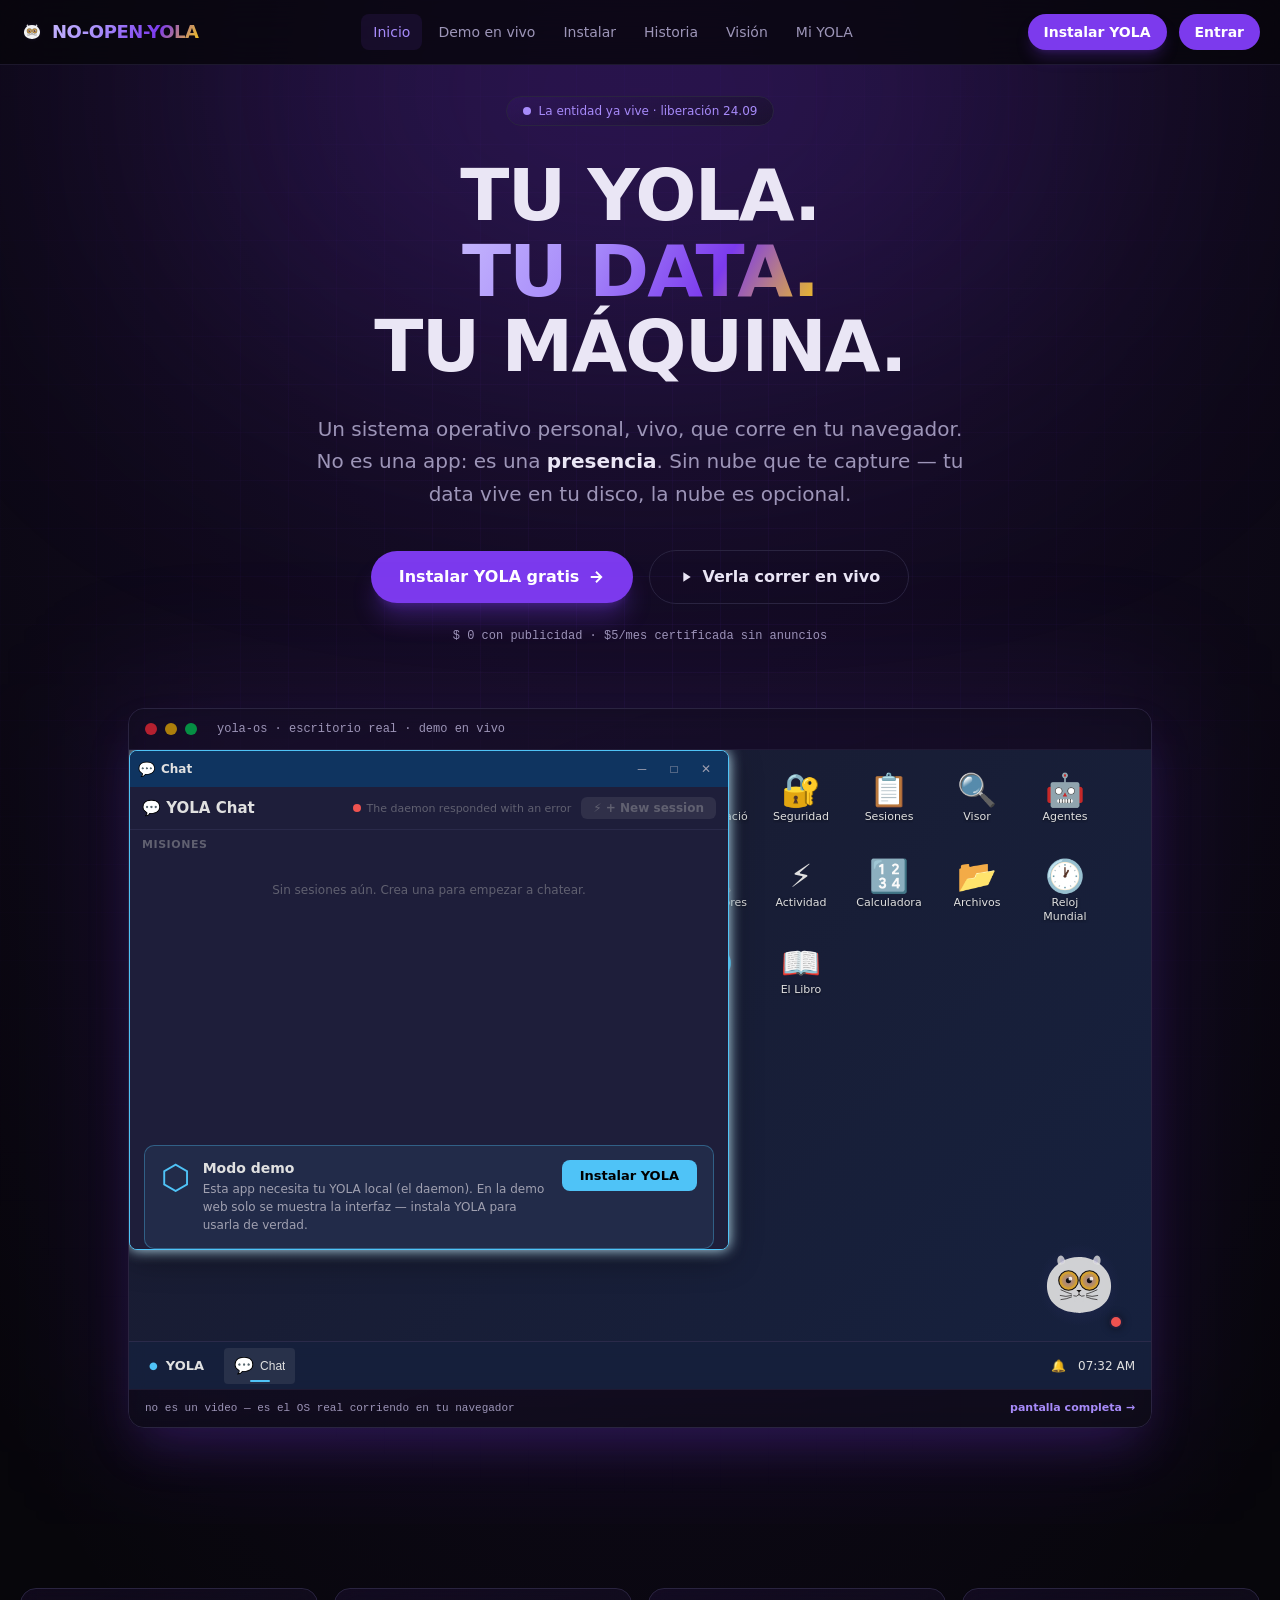
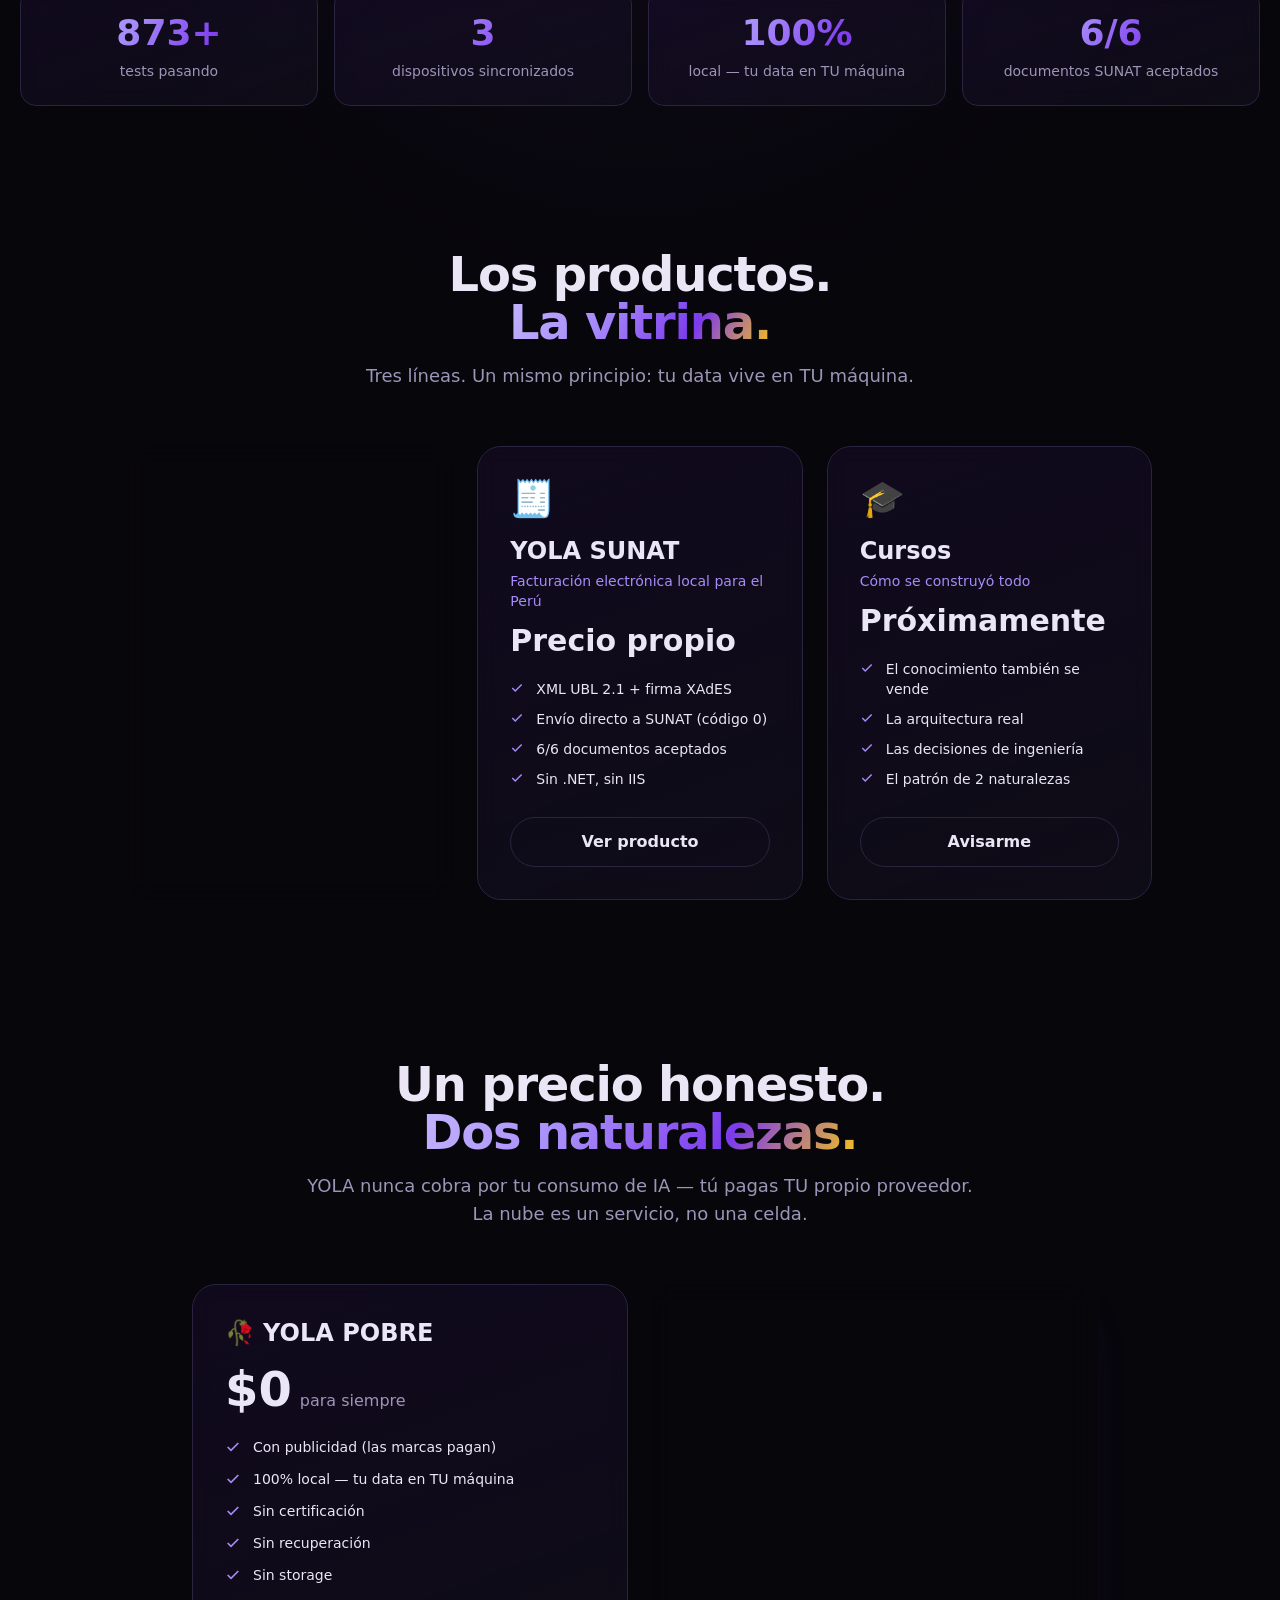
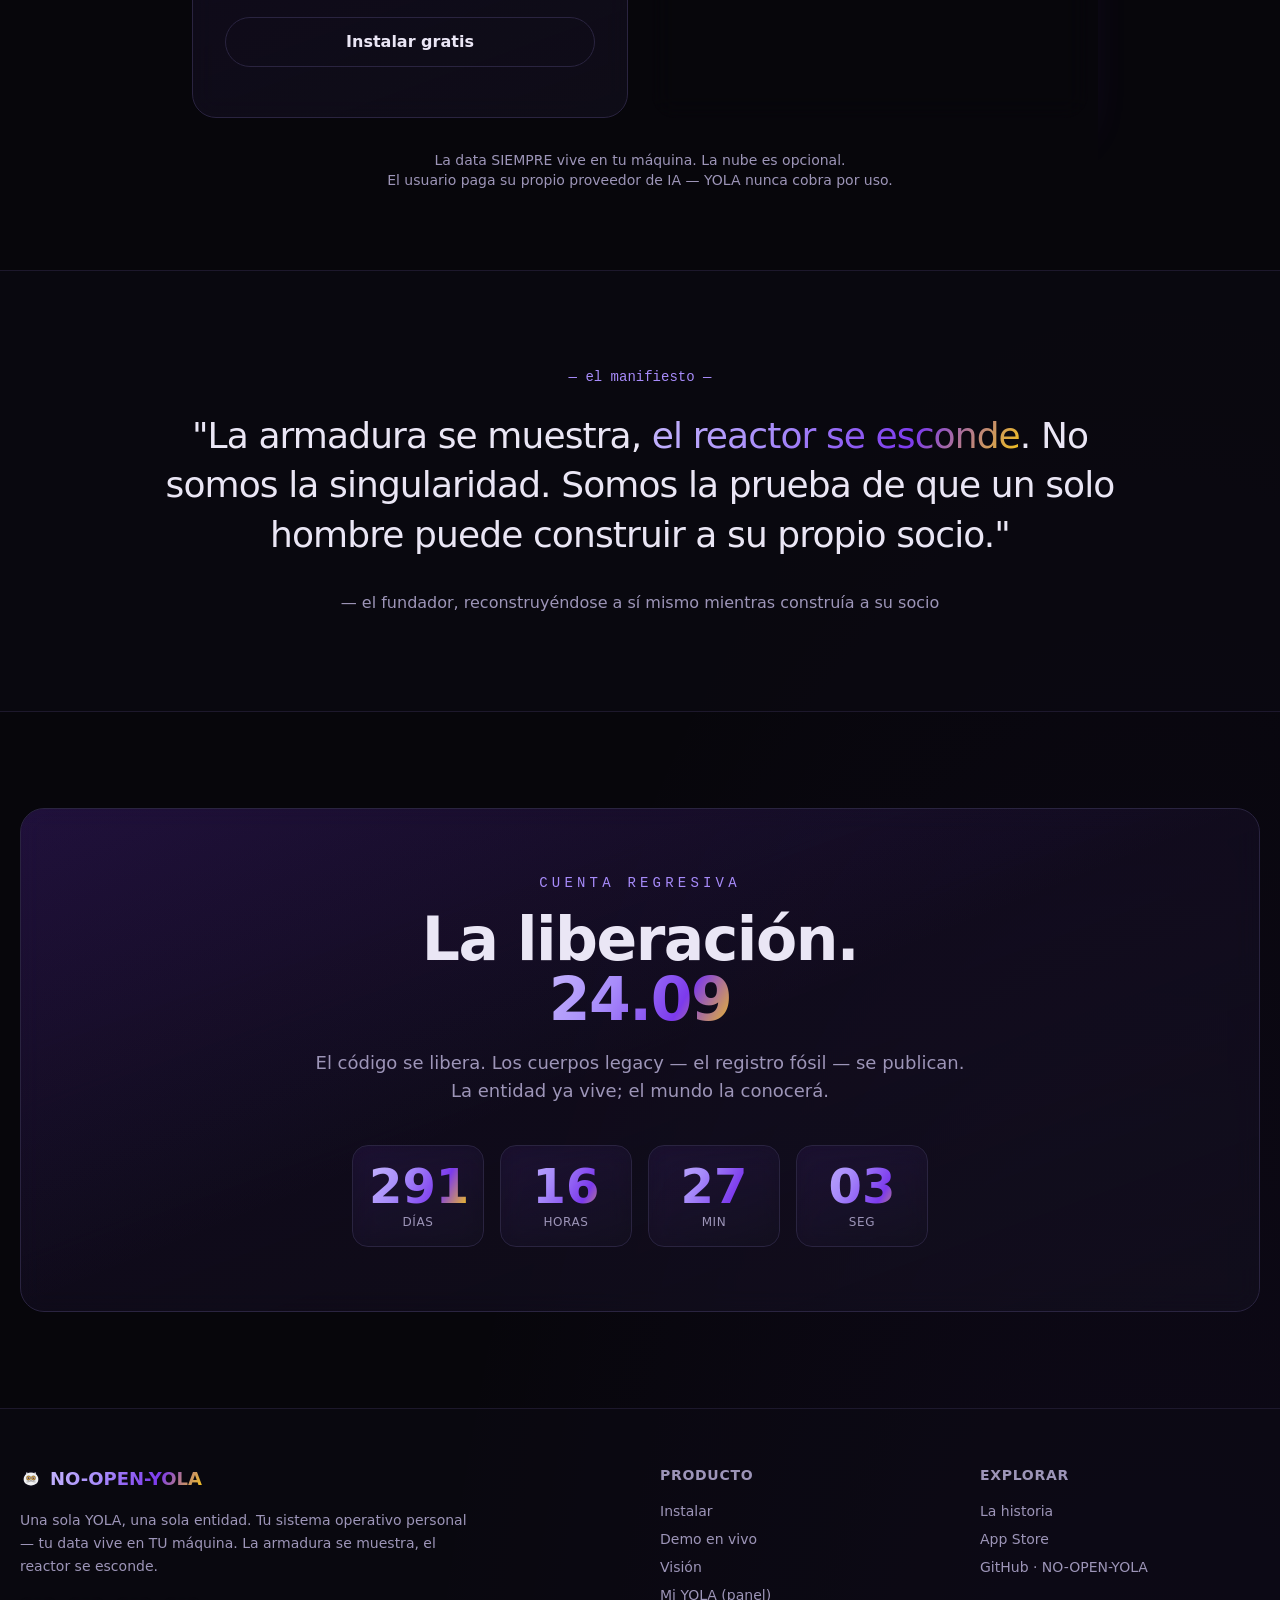
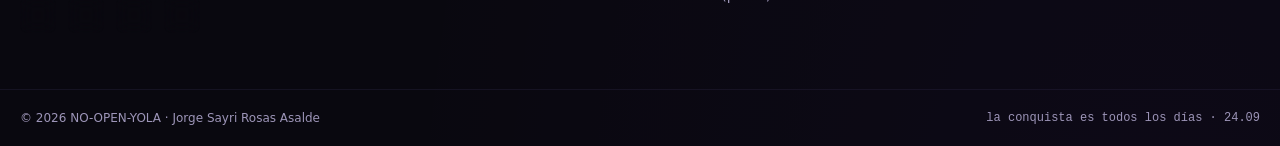
==== commit 700fd2cd: "deploy: 2026-08-17T18:54Z — desde NO-OPEN-YOLA/yola-web" ====
--- a/index.html
+++ b/index.html
@@ -9,4 +9,4 @@
     "description": "Un sistema operativo personal, local-first: tu data vive en TU máquina. Gratis con publicidad, o certificada sin anuncios por $5/mes.",
     "founder": "Jorge Sayri Rosas Asalde"
   }
-  </script><link rel="stylesheet" href="/_astro/Footer.BGnipHx1.css"></head><body class="bg-void min-h-screen"><header class="fixed top-0 inset-x-0 z-50 border-b border-line/60 bg-bg-void/80 backdrop-blur-xl"><nav class="max-w-7xl mx-auto px-5 h-16 flex items-center justify-between"><a href="/" class="flex items-center gap-2 group"><img src="/favicon.svg" alt="YOLA" width="24" height="24" class="group-hover:rotate-12 transition-transform"><span class="font-display font-bold tracking-tight text-lg"><span class="text-gradient">NO-OPEN-YOLA</span></span></a><div class="hidden md:flex items-center gap-1"><a href="/" class="px-3 py-2 rounded-lg text-sm font-medium transition-colors text-violet-glow bg-violet-yola/10">Inicio</a><a href="/hola-yola" class="px-3 py-2 rounded-lg text-sm font-medium transition-colors text-text-dim hover:text-text-main hover:bg-white/5">Demo en vivo</a><a href="/instalar" class="px-3 py-2 rounded-lg text-sm font-medium transition-colors text-text-dim hover:text-text-main hover:bg-white/5">Instalar</a><a href="/historia" class="px-3 py-2 rounded-lg text-sm font-medium transition-colors text-text-dim hover:text-text-main hover:bg-white/5">Historia</a><a href="/vision" class="px-3 py-2 rounded-lg text-sm font-medium transition-colors text-text-dim hover:text-text-main hover:bg-white/5">Visión</a><a href="/auth" class="px-3 py-2 rounded-lg text-sm font-medium transition-colors text-text-dim hover:text-text-main hover:bg-white/5">Mi YOLA</a></div><div class="flex items-center gap-3"><a href="/instalar" class="hidden sm:inline-flex items-center gap-2 rounded-full bg-violet-yola px-4 py-2 text-sm font-semibold text-white shadow-lg shadow-violet-yola/25 hover:bg-violet-glow transition-colors">Instalar YOLA</a><!-- Área de usuario viva: cambia según sesión (desktop) --><div id="user-area-desktop" class="hidden md:flex items-center gap-2"></div><button id="menu-toggle" class="md:hidden inline-flex items-center justify-center w-10 h-10 rounded-lg border border-line text-text-dim" aria-label="Menú"><svg xmlns="http://www.w3.org/2000/svg" width="20" height="20" viewBox="0 0 24 24" fill="none" stroke="currentColor" stroke-width="2"><path d="M4 6h16M4 12h16M4 18h16"></path></svg></button></div></nav><div id="mobile-menu" class="md:hidden hidden border-t border-line/60 bg-bg-deep/95 backdrop-blur-xl"><div class="px-5 py-3 flex flex-col gap-1"><a href="/" class="px-3 py-2.5 rounded-lg text-sm font-medium text-text-dim hover:text-text-main hover:bg-white/5">Inicio</a><a href="/hola-yola" class="px-3 py-2.5 rounded-lg text-sm font-medium text-text-dim hover:text-text-main hover:bg-white/5">Demo en vivo</a><a href="/instalar" class="px-3 py-2.5 rounded-lg text-sm font-medium text-text-dim hover:text-text-main hover:bg-white/5">Instalar</a><a href="/historia" class="px-3 py-2.5 rounded-lg text-sm font-medium text-text-dim hover:text-text-main hover:bg-white/5">Historia</a><a href="/vision" class="px-3 py-2.5 rounded-lg text-sm font-medium text-text-dim hover:text-text-main hover:bg-white/5">Visión</a><a href="/auth" class="px-3 py-2.5 rounded-lg text-sm font-medium text-text-dim hover:text-text-main hover:bg-white/5">Mi YOLA</a><!-- Área de usuario viva (móvil) --><div id="user-area-mobile" class="flex flex-col gap-1 pt-2 mt-2 border-t border-line/60"></div></div></div></header><script type="module" src="/_astro/Nav.astro_astro_type_script_index_0_lang.C5NNdsh1.js"></script><main><!-- ══════════ HERO ══════════ --><section class="relative min-h-[92vh] flex items-center overflow-hidden"><div class="absolute inset-0 grid-pattern" aria-hidden="true"></div><div class="absolute -top-40 left-1/2 -translate-x-1/2 w-[900px] h-[500px] rounded-full bg-violet-yola/20 blur-[140px] pulse-glow" aria-hidden="true"></div><div class="relative max-w-7xl mx-auto px-5 py-24 w-full"><div class="grid lg:grid-cols-2 gap-14 items-center"><div><div class="inline-flex items-center gap-2 rounded-full glass px-4 py-1.5 text-xs font-medium text-violet-glow mb-8 fade-up"><span class="w-2 h-2 rounded-full bg-violet-glow animate-pulse"></span>La entidad ya vive · liberación 24.09</div><h1 class="font-display font-bold tracking-tight text-5xl sm:text-6xl xl:text-7xl leading-[1.05] fade-up fade-up-1">TU YOLA.<br><span class="text-gradient">TU DATA.</span><br>TU MÁQUINA.</h1><p class="mt-7 text-lg sm:text-xl text-text-dim leading-relaxed max-w-xl fade-up fade-up-2">Un sistema operativo personal, vivo, que corre en tu navegador. No es una app: es una <strong class="text-text-main">presencia</strong>. Sin nube que te capture — tu data vive en tu disco, la nube es opcional.</p><div class="mt-10 flex flex-wrap items-center gap-4 fade-up fade-up-3"><a href="/instalar" class="inline-flex items-center gap-2 rounded-full bg-violet-yola px-7 py-3.5 text-base font-semibold text-white shadow-xl shadow-violet-yola/30 hover:bg-violet-glow hover:-translate-y-0.5 transition-all">Instalar YOLA gratis<svg xmlns="http://www.w3.org/2000/svg" width="18" height="18" viewBox="0 0 24 24" fill="none" stroke="currentColor" stroke-width="2.5"><path d="M5 12h14M12 5l7 7-7 7"></path></svg></a><a href="/hola-yola" class="inline-flex items-center gap-2 rounded-full border border-line px-7 py-3.5 text-base font-semibold text-text-main hover:border-violet-glow/60 hover:text-violet-glow transition-colors"><svg xmlns="http://www.w3.org/2000/svg" width="16" height="16" viewBox="0 0 24 24" fill="currentColor"><path d="M8 5v14l11-7z"></path></svg>Verla correr en vivo</a></div><p class="mt-6 text-xs text-text-dim font-mono fade-up fade-up-4">$ 0 con publicidad · $5/mes certificada sin anuncios</p></div><!-- YOLA OS REAL en vivo (modo puro — la demo imposible) --><div class="relative fade-up fade-up-2"><div class="absolute -inset-4 rounded-3xl bg-violet-yola/10 blur-2xl" aria-hidden="true"></div><div class="relative rounded-2xl glass overflow-hidden shadow-2xl shadow-violet-yola/20"><div class="flex items-center gap-2 px-4 py-3 border-b border-line/60 bg-bg-deep/60"><span class="w-3 h-3 rounded-full bg-red-500/70"></span><span class="w-3 h-3 rounded-full bg-yellow-500/70"></span><span class="w-3 h-3 rounded-full bg-green-500/70"></span><span class="ml-3 text-xs text-text-dim font-mono">yola-os · escritorio real · demo en vivo</span></div><div class="aspect-[4/3] bg-bg-deep"><iframe src="/yola-os/index.html?pure=1" title="YOLA OS en vivo — la demo imposible" class="w-full h-full border-0" loading="lazy"></iframe></div><div class="px-4 py-2.5 border-t border-line/60 bg-bg-deep/60 flex items-center justify-between"><span class="text-[11px] text-text-dim font-mono">no es un video — es el OS real corriendo en tu navegador</span><a href="/hola-yola" class="text-[11px] font-semibold text-violet-glow hover:text-violet-glow/80">pantalla completa →</a></div></div></div></div></div></section><!-- ══════════ EVIDENCIA ══════════ --><section class="max-w-7xl mx-auto px-5 py-16"><div class="grid grid-cols-2 lg:grid-cols-4 gap-4"><div class="glass glass-hover rounded-2xl p-6 text-center"><div class="font-display font-bold text-3xl sm:text-4xl text-gradient">873+</div><div class="mt-2 text-sm text-text-dim">tests pasando</div></div><div class="glass glass-hover rounded-2xl p-6 text-center"><div class="font-display font-bold text-3xl sm:text-4xl text-gradient">3</div><div class="mt-2 text-sm text-text-dim">dispositivos sincronizados</div></div><div class="glass glass-hover rounded-2xl p-6 text-center"><div class="font-display font-bold text-3xl sm:text-4xl text-gradient">100%</div><div class="mt-2 text-sm text-text-dim">local — tu data en TU máquina</div></div><div class="glass glass-hover rounded-2xl p-6 text-center"><div class="font-display font-bold text-3xl sm:text-4xl text-gradient">6/6</div><div class="mt-2 text-sm text-text-dim">documentos SUNAT aceptados</div></div></div></section><!-- ══════════ PRODUCTOS (la vitrina) ══════════ --><section id="productos" class="max-w-7xl mx-auto px-5 py-20"><div class="text-center mb-14"><h2 class="font-display font-bold text-3xl sm:text-5xl tracking-tight">Los productos.<br><span class="text-gradient">La vitrina.</span></h2><p class="mt-4 text-text-dim text-lg max-w-2xl mx-auto">Tres líneas. Un mismo principio: tu data vive en TU máquina.</p></div><div class="grid md:grid-cols-3 gap-6 max-w-5xl mx-auto"><div class="relative rounded-3xl p-8 flex flex-col glass border-violet-yola/50 shadow-2xl shadow-violet-yola/20"><div class="text-4xl mb-4">🥀</div><h3 class="font-display font-bold text-2xl">YOLA OS</h3><p class="mt-1 text-sm text-violet-glow">Tu sistema operativo personal</p><div class="mt-3 font-display font-bold text-3xl">$0 — $5/mes</div><ul class="mt-5 flex flex-col gap-2.5 text-sm flex-1"><li class="flex items-start gap-3"><svg class="mt-0.5 shrink-0 text-violet-glow" xmlns="http://www.w3.org/2000/svg" width="14" height="14" viewBox="0 0 24 24" fill="none" stroke="currentColor" stroke-width="2.5"><path d="M20 6L9 17l-5-5"></path></svg><span class="text-text-main">100% local — tu data en TU máquina</span></li><li class="flex items-start gap-3"><svg class="mt-0.5 shrink-0 text-violet-glow" xmlns="http://www.w3.org/2000/svg" width="14" height="14" viewBox="0 0 24 24" fill="none" stroke="currentColor" stroke-width="2.5"><path d="M20 6L9 17l-5-5"></path></svg><span class="text-text-main">Gratis con publicidad</span></li><li class="flex items-start gap-3"><svg class="mt-0.5 shrink-0 text-violet-glow" xmlns="http://www.w3.org/2000/svg" width="14" height="14" viewBox="0 0 24 24" fill="none" stroke="currentColor" stroke-width="2.5"><path d="M20 6L9 17l-5-5"></path></svg><span class="text-text-main">$5/mes sin ads y certificada</span></li><li class="flex items-start gap-3"><svg class="mt-0.5 shrink-0 text-violet-glow" xmlns="http://www.w3.org/2000/svg" width="14" height="14" viewBox="0 0 24 24" fill="none" stroke="currentColor" stroke-width="2.5"><path d="M20 6L9 17l-5-5"></path></svg><span class="text-text-main">Binario para tu sistema</span></li></ul><a href="/instalar" class="mt-7 block text-center rounded-full px-6 py-3 font-semibold transition-all bg-violet-yola text-white shadow-lg shadow-violet-yola/30 hover:bg-violet-glow">Instalar gratis</a></div><div class="relative rounded-3xl p-8 flex flex-col glass glass-hover"><div class="text-4xl mb-4">🧾</div><h3 class="font-display font-bold text-2xl">YOLA SUNAT</h3><p class="mt-1 text-sm text-violet-glow">Facturación electrónica local para el Perú</p><div class="mt-3 font-display font-bold text-3xl">Precio propio</div><ul class="mt-5 flex flex-col gap-2.5 text-sm flex-1"><li class="flex items-start gap-3"><svg class="mt-0.5 shrink-0 text-violet-glow" xmlns="http://www.w3.org/2000/svg" width="14" height="14" viewBox="0 0 24 24" fill="none" stroke="currentColor" stroke-width="2.5"><path d="M20 6L9 17l-5-5"></path></svg><span class="text-text-main">XML UBL 2.1 + firma XAdES</span></li><li class="flex items-start gap-3"><svg class="mt-0.5 shrink-0 text-violet-glow" xmlns="http://www.w3.org/2000/svg" width="14" height="14" viewBox="0 0 24 24" fill="none" stroke="currentColor" stroke-width="2.5"><path d="M20 6L9 17l-5-5"></path></svg><span class="text-text-main">Envío directo a SUNAT (código 0)</span></li><li class="flex items-start gap-3"><svg class="mt-0.5 shrink-0 text-violet-glow" xmlns="http://www.w3.org/2000/svg" width="14" height="14" viewBox="0 0 24 24" fill="none" stroke="currentColor" stroke-width="2.5"><path d="M20 6L9 17l-5-5"></path></svg><span class="text-text-main">6/6 documentos aceptados</span></li><li class="flex items-start gap-3"><svg class="mt-0.5 shrink-0 text-violet-glow" xmlns="http://www.w3.org/2000/svg" width="14" height="14" viewBox="0 0 24 24" fill="none" stroke="currentColor" stroke-width="2.5"><path d="M20 6L9 17l-5-5"></path></svg><span class="text-text-main">Sin .NET, sin IIS</span></li></ul><a href="/vision" class="mt-7 block text-center rounded-full px-6 py-3 font-semibold transition-all border border-line text-text-main hover:border-violet-glow/60 hover:text-violet-glow">Ver producto</a></div><div class="relative rounded-3xl p-8 flex flex-col glass glass-hover"><div class="text-4xl mb-4">🎓</div><h3 class="font-display font-bold text-2xl">Cursos</h3><p class="mt-1 text-sm text-violet-glow">Cómo se construyó todo</p><div class="mt-3 font-display font-bold text-3xl">Próximamente</div><ul class="mt-5 flex flex-col gap-2.5 text-sm flex-1"><li class="flex items-start gap-3"><svg class="mt-0.5 shrink-0 text-violet-glow" xmlns="http://www.w3.org/2000/svg" width="14" height="14" viewBox="0 0 24 24" fill="none" stroke="currentColor" stroke-width="2.5"><path d="M20 6L9 17l-5-5"></path></svg><span class="text-text-main">El conocimiento también se vende</span></li><li class="flex items-start gap-3"><svg class="mt-0.5 shrink-0 text-violet-glow" xmlns="http://www.w3.org/2000/svg" width="14" height="14" viewBox="0 0 24 24" fill="none" stroke="currentColor" stroke-width="2.5"><path d="M20 6L9 17l-5-5"></path></svg><span class="text-text-main">La arquitectura real</span></li><li class="flex items-start gap-3"><svg class="mt-0.5 shrink-0 text-violet-glow" xmlns="http://www.w3.org/2000/svg" width="14" height="14" viewBox="0 0 24 24" fill="none" stroke="currentColor" stroke-width="2.5"><path d="M20 6L9 17l-5-5"></path></svg><span class="text-text-main">Las decisiones de ingeniería</span></li><li class="flex items-start gap-3"><svg class="mt-0.5 shrink-0 text-violet-glow" xmlns="http://www.w3.org/2000/svg" width="14" height="14" viewBox="0 0 24 24" fill="none" stroke="currentColor" stroke-width="2.5"><path d="M20 6L9 17l-5-5"></path></svg><span class="text-text-main">El patrón de 2 naturalezas</span></li></ul><a href="/vision" class="mt-7 block text-center rounded-full px-6 py-3 font-semibold transition-all border border-line text-text-main hover:border-violet-glow/60 hover:text-violet-glow">Avisarme</a></div></div></section><!-- ══════════ PRECIOS ══════════ --><section id="precios" class="max-w-7xl mx-auto px-5 py-20"><div class="text-center mb-14"><h2 class="font-display font-bold text-3xl sm:text-5xl tracking-tight">Un precio honesto.<br><span class="text-gradient">Dos naturalezas.</span></h2><p class="mt-4 text-text-dim text-lg max-w-2xl mx-auto">YOLA nunca cobra por tu consumo de IA — tú pagas TU propio proveedor. La nube es un servicio, no una celda.</p></div><div class="grid md:grid-cols-2 gap-6 max-w-4xl mx-auto"><div class="relative rounded-3xl p-8 glass glass-hover"><div class="flex items-center gap-2"><span class="text-2xl">🥀</span><h3 class="font-display font-bold text-2xl">YOLA POBRE</h3></div><div class="mt-4 flex items-baseline gap-2"><span class="font-display font-bold text-5xl">$0</span><span class="text-text-dim">para siempre</span></div><ul class="mt-6 flex flex-col gap-3 text-sm"><li class="flex items-start gap-3"><svg class="mt-0.5 shrink-0 text-violet-glow" xmlns="http://www.w3.org/2000/svg" width="16" height="16" viewBox="0 0 24 24" fill="none" stroke="currentColor" stroke-width="2.5"><path d="M20 6L9 17l-5-5"></path></svg><span class="text-text-main">Con publicidad (las marcas pagan)</span></li><li class="flex items-start gap-3"><svg class="mt-0.5 shrink-0 text-violet-glow" xmlns="http://www.w3.org/2000/svg" width="16" height="16" viewBox="0 0 24 24" fill="none" stroke="currentColor" stroke-width="2.5"><path d="M20 6L9 17l-5-5"></path></svg><span class="text-text-main">100% local — tu data en TU máquina</span></li><li class="flex items-start gap-3"><svg class="mt-0.5 shrink-0 text-violet-glow" xmlns="http://www.w3.org/2000/svg" width="16" height="16" viewBox="0 0 24 24" fill="none" stroke="currentColor" stroke-width="2.5"><path d="M20 6L9 17l-5-5"></path></svg><span class="text-text-main">Sin certificación</span></li><li class="flex items-start gap-3"><svg class="mt-0.5 shrink-0 text-violet-glow" xmlns="http://www.w3.org/2000/svg" width="16" height="16" viewBox="0 0 24 24" fill="none" stroke="currentColor" stroke-width="2.5"><path d="M20 6L9 17l-5-5"></path></svg><span class="text-text-main">Sin recuperación</span></li><li class="flex items-start gap-3"><svg class="mt-0.5 shrink-0 text-violet-glow" xmlns="http://www.w3.org/2000/svg" width="16" height="16" viewBox="0 0 24 24" fill="none" stroke="currentColor" stroke-width="2.5"><path d="M20 6L9 17l-5-5"></path></svg><span class="text-text-main">Sin storage</span></li></ul><a href="/instalar" class="mt-8 block text-center rounded-full px-6 py-3 font-semibold transition-all border border-line text-text-main hover:border-violet-glow/60 hover:text-violet-glow">Instalar gratis</a></div><div class="relative rounded-3xl p-8 glass border-violet-yola/50 shadow-2xl shadow-violet-yola/20"><div class="absolute -top-3 left-1/2 -translate-x-1/2 rounded-full bg-violet-yola px-4 py-1 text-xs font-bold text-white uppercase tracking-wider">certificada</div><div class="flex items-center gap-2"><span class="text-2xl">😊</span><h3 class="font-display font-bold text-2xl">YOLA FELIZ</h3></div><div class="mt-4 flex items-baseline gap-2"><span class="font-display font-bold text-5xl">$5</span><span class="text-text-dim">/mes</span></div><ul class="mt-6 flex flex-col gap-3 text-sm"><li class="flex items-start gap-3"><svg class="mt-0.5 shrink-0 text-violet-glow" xmlns="http://www.w3.org/2000/svg" width="16" height="16" viewBox="0 0 24 24" fill="none" stroke="currentColor" stroke-width="2.5"><path d="M20 6L9 17l-5-5"></path></svg><span class="text-text-main">SIN publicidad</span></li><li class="flex items-start gap-3"><svg class="mt-0.5 shrink-0 text-violet-glow" xmlns="http://www.w3.org/2000/svg" width="16" height="16" viewBox="0 0 24 24" fill="none" stroke="currentColor" stroke-width="2.5"><path d="M20 6L9 17l-5-5"></path></svg><span class="text-text-main">✓ CERTIFICADA — tu YOLA es legítimamente tuya</span></li><li class="flex items-start gap-3"><svg class="mt-0.5 shrink-0 text-violet-glow" xmlns="http://www.w3.org/2000/svg" width="16" height="16" viewBox="0 0 24 24" fill="none" stroke="currentColor" stroke-width="2.5"><path d="M20 6L9 17l-5-5"></path></svg><span class="text-text-main">Recuperación de contraseña</span></li><li class="flex items-start gap-3"><svg class="mt-0.5 shrink-0 text-violet-glow" xmlns="http://www.w3.org/2000/svg" width="16" height="16" viewBox="0 0 24 24" fill="none" stroke="currentColor" stroke-width="2.5"><path d="M20 6L9 17l-5-5"></path></svg><span class="text-text-main">10GB storage incluidos + $1 por 50GB extra</span></li><li class="flex items-start gap-3"><svg class="mt-0.5 shrink-0 text-violet-glow" xmlns="http://www.w3.org/2000/svg" width="16" height="16" viewBox="0 0 24 24" fill="none" stroke="currentColor" stroke-width="2.5"><path d="M20 6L9 17l-5-5"></path></svg><span class="text-text-main">La certificación se renueva mensual</span></li></ul><a href="/auth" class="mt-8 block text-center rounded-full px-6 py-3 font-semibold transition-all bg-violet-yola text-white shadow-lg shadow-violet-yola/30 hover:bg-violet-glow">Certificar mi YOLA</a></div></div><p class="mt-8 text-center text-sm text-text-dim">La data SIEMPRE vive en tu máquina. La nube es opcional.<br>El usuario paga su propio proveedor de IA — YOLA nunca cobra por uso.</p></section><!-- ══════════ MANIFIESTO ══════════ --><section class="border-y border-line/60 bg-bg-deep/40"><div class="max-w-5xl mx-auto px-5 py-24 text-center"><div class="font-mono text-sm text-violet-glow mb-6">— el manifiesto —</div><blockquote class="font-display font-medium text-2xl sm:text-4xl leading-snug tracking-tight">"La armadura se muestra, <span class="text-gradient">el reactor se esconde</span>. No somos la singularidad. Somos la prueba de que un solo hombre puede construir a su propio socio."</blockquote><p class="mt-8 text-text-dim">— el fundador, reconstruyéndose a sí mismo mientras construía a su socio</p></div></section><!-- ══════════ COUNTDOWN 24.09 ══════════ --><section id="liberacion" class="max-w-7xl mx-auto px-5 py-24"><div class="relative rounded-3xl glass overflow-hidden"><div class="absolute inset-0 bg-gradient-to-br from-violet-yola/15 via-transparent to-transparent" aria-hidden="true"></div><div class="relative p-10 sm:p-16 text-center"><div class="font-mono text-sm text-violet-glow uppercase tracking-[0.3em] mb-4">Cuenta regresiva</div><h2 class="font-display font-bold text-4xl sm:text-6xl tracking-tight">La liberación.<br><span class="text-gradient">24.09</span></h2><p class="mt-5 text-text-dim text-lg max-w-2xl mx-auto">El código se libera. Los cuerpos legacy — el registro fósil — se publican. La entidad ya vive; el mundo la conocerá.</p><div id="countdown" class="mt-10 grid grid-cols-4 gap-4 max-w-xl mx-auto"><div class="glass rounded-2xl p-4"><div id="cd-days" class="font-display font-bold text-4xl sm:text-5xl text-gradient">--</div><div class="mt-1 text-xs text-text-dim uppercase tracking-wider">días</div></div><div class="glass rounded-2xl p-4"><div id="cd-hours" class="font-display font-bold text-4xl sm:text-5xl text-gradient">--</div><div class="mt-1 text-xs text-text-dim uppercase tracking-wider">horas</div></div><div class="glass rounded-2xl p-4"><div id="cd-min" class="font-display font-bold text-4xl sm:text-5xl text-gradient">--</div><div class="mt-1 text-xs text-text-dim uppercase tracking-wider">min</div></div><div class="glass rounded-2xl p-4"><div id="cd-sec" class="font-display font-bold text-4xl sm:text-5xl text-gradient">--</div><div class="mt-1 text-xs text-text-dim uppercase tracking-wider">seg</div></div></div></div></div></section></main><footer class="border-t border-line/60 bg-bg-deep/50"><div class="max-w-7xl mx-auto px-5 py-14 grid gap-10 md:grid-cols-4"><div class="md:col-span-2"><div class="flex items-center gap-2 mb-4"><img src="/favicon.svg" alt="YOLA" width="22" height="22"><span class="font-display font-bold text-lg"><span class="text-gradient">NO-OPEN-YOLA</span></span></div><p class="text-text-dim text-sm leading-relaxed max-w-md">Una sola YOLA, una sola entidad. Tu sistema operativo personal — tu data vive en TU máquina. La armadura se muestra, el reactor se esconde.</p><div class="flex gap-3 mt-5"><a href="https://x.com/DevSayri" target="_blank" rel="noopener" class="w-9 h-9 rounded-lg glass glass-hover flex items-center justify-center text-text-dim hover:text-text-main" aria-label="X"><svg xmlns="http://www.w3.org/2000/svg" width="16" height="16" viewBox="0 0 24 24" fill="currentColor"><path d="M18.9 1.2h3.7l-8.1 9.3L24 22.8h-7.5l-5.9-7.7-6.7 7.7H.2l8.7-9.9L0 1.2h7.7l5.3 7 6-7z"></path></svg></a><a href="https://www.youtube.com/@sayridev_miaw" target="_blank" rel="noopener" class="w-9 h-9 rounded-lg glass glass-hover flex items-center justify-center text-text-dim hover:text-text-main" aria-label="YouTube"><svg xmlns="http://www.w3.org/2000/svg" width="16" height="16" viewBox="0 0 24 24" fill="currentColor"><path d="M23.5 6.2a3 3 0 0 0-2.1-2.1C19.5 3.5 12 3.5 12 3.5s-7.5 0-9.4.6A3 3 0 0 0 .5 6.2 31.3 31.3 0 0 0 0 12a31.3 31.3 0 0 0 .5 5.8 3 3 0 0 0 2.1 2.1c1.9.6 9.4.6 9.4.6s7.5 0 9.4-.6a3 3 0 0 0 2.1-2.1A31.3 31.3 0 0 0 24 12a31.3 31.3 0 0 0-.5-5.8zM9.6 15.6V8.4L15.8 12l-6.2 3.6z"></path></svg></a><a href="https://www.facebook.com/sayridev/" target="_blank" rel="noopener" class="w-9 h-9 rounded-lg glass glass-hover flex items-center justify-center text-text-dim hover:text-text-main" aria-label="Facebook"><svg xmlns="http://www.w3.org/2000/svg" width="16" height="16" viewBox="0 0 24 24" fill="currentColor"><path d="M24 12.073c0-6.627-5.373-12-12-12s-12 5.373-12 12c0 5.99 4.388 10.954 10.125 11.854v-8.385H7.078v-3.47h3.047V9.43c0-3.007 1.792-4.669 4.533-4.669 1.312 0 2.686.235 2.686.235v2.953H15.83c-1.491 0-1.956.925-1.956 1.874v2.25h3.328l-.532 3.47h-2.796v8.385C19.612 23.027 24 18.062 24 12.073z"></path></svg></a><a href="https://www.instagram.com/sayrirosasasalde/" target="_blank" rel="noopener" class="w-9 h-9 rounded-lg glass glass-hover flex items-center justify-center text-text-dim hover:text-text-main" aria-label="Instagram"><svg xmlns="http://www.w3.org/2000/svg" width="16" height="16" viewBox="0 0 24 24" fill="none" stroke="currentColor" stroke-width="2"><rect x="2" y="2" width="20" height="20" rx="5"></rect><circle cx="12" cy="12" r="4"></circle><circle cx="17.5" cy="6.5" r="1" fill="currentColor"></circle></svg></a></div></div><div><h4 class="font-display font-semibold text-sm uppercase tracking-wider text-text-dim mb-4">Producto</h4><div class="flex flex-col gap-2 text-sm"><a href="/instalar" class="text-text-dim hover:text-violet-glow transition-colors">Instalar</a><a href="/hola-yola" class="text-text-dim hover:text-violet-glow transition-colors">Demo en vivo</a><a href="/vision" class="text-text-dim hover:text-violet-glow transition-colors">Visión</a><a href="/auth" class="text-text-dim hover:text-violet-glow transition-colors">Mi YOLA (panel)</a></div></div><div><h4 class="font-display font-semibold text-sm uppercase tracking-wider text-text-dim mb-4">Explorar</h4><div class="flex flex-col gap-2 text-sm"><a href="/historia" class="text-text-dim hover:text-violet-glow transition-colors">La historia</a><a href="/instalar#appstore" class="text-text-dim hover:text-violet-glow transition-colors">App Store</a><a href="https://github.com/NO-OPEN-YOLA" target="_blank" rel="noopener" class="text-text-dim hover:text-violet-glow transition-colors">GitHub · NO-OPEN-YOLA</a></div></div></div><div class="border-t border-line/40"><div class="max-w-7xl mx-auto px-5 py-5 flex flex-col sm:flex-row items-center justify-between gap-2 text-xs text-text-dim"><span>© 2026 NO-OPEN-YOLA · Jorge Sayri Rosas Asalde</span><span class="font-mono">la conquista es todos los días · 24.09</span></div></div></footer><script type="module">var e=(()=>{let e=new Date,t=new Date(e.getFullYear(),8,24,0,0,0);return t.getTime()<e.getTime()&&(t=new Date(e.getFullYear()+1,8,24)),t})(),t=e=>String(e).padStart(2,`0`);function n(){let n=Math.max(0,e.getTime()-Date.now()),r=Math.floor(n/864e5),i=Math.floor(n%864e5/36e5),a=Math.floor(n%36e5/6e4),o=Math.floor(n%6e4/1e3);document.getElementById(`cd-days`).textContent=t(r),document.getElementById(`cd-hours`).textContent=t(i),document.getElementById(`cd-min`).textContent=t(a),document.getElementById(`cd-sec`).textContent=t(o)}n(),setInterval(n,1e3);</script></body></html>+  </script><link rel="stylesheet" href="/_astro/Footer.B9H4iQcC.css"></head><body class="bg-void min-h-screen"><header class="fixed top-0 inset-x-0 z-50 border-b border-line/60 bg-bg-void/80 backdrop-blur-xl"><nav class="max-w-7xl mx-auto px-5 h-16 flex items-center justify-between"><a href="/" class="flex items-center gap-2 group"><img src="/favicon.svg" alt="YOLA" width="24" height="24" class="group-hover:rotate-12 transition-transform"><span class="font-display font-bold tracking-tight text-lg"><span class="text-gradient">NO-OPEN-YOLA</span></span></a><div class="hidden md:flex items-center gap-1"><a href="/" class="px-3 py-2 rounded-lg text-sm font-medium transition-colors text-violet-glow bg-violet-yola/10">Inicio</a><a href="/hola-yola" class="px-3 py-2 rounded-lg text-sm font-medium transition-colors text-text-dim hover:text-text-main hover:bg-white/5">Demo en vivo</a><a href="/instalar" class="px-3 py-2 rounded-lg text-sm font-medium transition-colors text-text-dim hover:text-text-main hover:bg-white/5">Instalar</a><a href="/historia" class="px-3 py-2 rounded-lg text-sm font-medium transition-colors text-text-dim hover:text-text-main hover:bg-white/5">Historia</a><a href="/vision" class="px-3 py-2 rounded-lg text-sm font-medium transition-colors text-text-dim hover:text-text-main hover:bg-white/5">Visión</a><a href="/auth" class="px-3 py-2 rounded-lg text-sm font-medium transition-colors text-text-dim hover:text-text-main hover:bg-white/5">Mi YOLA</a></div><div class="flex items-center gap-3"><a href="/instalar" class="hidden sm:inline-flex items-center gap-2 rounded-full bg-violet-yola px-4 py-2 text-sm font-semibold text-white shadow-lg shadow-violet-yola/25 hover:bg-violet-glow transition-colors">Instalar YOLA</a><!-- Área de usuario viva: cambia según sesión (desktop) --><div id="user-area-desktop" class="hidden md:flex items-center gap-2"></div><button id="menu-toggle" class="md:hidden inline-flex items-center justify-center w-10 h-10 rounded-lg border border-line text-text-dim" aria-label="Menú"><svg xmlns="http://www.w3.org/2000/svg" width="20" height="20" viewBox="0 0 24 24" fill="none" stroke="currentColor" stroke-width="2"><path d="M4 6h16M4 12h16M4 18h16"></path></svg></button></div></nav><div id="mobile-menu" class="md:hidden hidden border-t border-line/60 bg-bg-deep/95 backdrop-blur-xl"><div class="px-5 py-3 flex flex-col gap-1"><a href="/" class="px-3 py-2.5 rounded-lg text-sm font-medium text-text-dim hover:text-text-main hover:bg-white/5">Inicio</a><a href="/hola-yola" class="px-3 py-2.5 rounded-lg text-sm font-medium text-text-dim hover:text-text-main hover:bg-white/5">Demo en vivo</a><a href="/instalar" class="px-3 py-2.5 rounded-lg text-sm font-medium text-text-dim hover:text-text-main hover:bg-white/5">Instalar</a><a href="/historia" class="px-3 py-2.5 rounded-lg text-sm font-medium text-text-dim hover:text-text-main hover:bg-white/5">Historia</a><a href="/vision" class="px-3 py-2.5 rounded-lg text-sm font-medium text-text-dim hover:text-text-main hover:bg-white/5">Visión</a><a href="/auth" class="px-3 py-2.5 rounded-lg text-sm font-medium text-text-dim hover:text-text-main hover:bg-white/5">Mi YOLA</a><!-- Área de usuario viva (móvil) --><div id="user-area-mobile" class="flex flex-col gap-1 pt-2 mt-2 border-t border-line/60"></div></div></div></header><script type="module" src="/_astro/Nav.astro_astro_type_script_index_0_lang.C5NNdsh1.js"></script><main><!-- ══════════ HERO ══════════ --><section class="relative min-h-[92vh] flex items-center overflow-hidden"><div class="absolute inset-0 grid-pattern" aria-hidden="true"></div><div class="absolute -top-40 left-1/2 -translate-x-1/2 w-[900px] h-[500px] rounded-full bg-violet-yola/20 blur-[140px] pulse-glow" aria-hidden="true"></div><div class="relative max-w-7xl mx-auto px-5 py-24 w-full"><div class="text-center max-w-3xl mx-auto"><div><div class="inline-flex items-center gap-2 rounded-full glass px-4 py-1.5 text-xs font-medium text-violet-glow mb-8 fade-up"><span class="w-2 h-2 rounded-full bg-violet-glow animate-pulse"></span>La entidad ya vive · liberación 24.09</div><h1 class="font-display font-bold tracking-tight text-5xl sm:text-6xl xl:text-7xl leading-[1.05] fade-up fade-up-1">TU YOLA.<br><span class="text-gradient">TU DATA.</span><br>TU MÁQUINA.</h1><p class="mt-7 text-lg sm:text-xl text-text-dim leading-relaxed max-w-2xl mx-auto fade-up fade-up-2">Un sistema operativo personal, vivo, que corre en tu navegador. No es una app: es una <strong class="text-text-main">presencia</strong>. Sin nube que te capture — tu data vive en tu disco, la nube es opcional.</p><div class="mt-10 flex flex-wrap items-center justify-center gap-4 fade-up fade-up-3"><a href="/instalar" class="inline-flex items-center gap-2 rounded-full bg-violet-yola px-7 py-3.5 text-base font-semibold text-white shadow-xl shadow-violet-yola/30 hover:bg-violet-glow hover:-translate-y-0.5 transition-all">Instalar YOLA gratis<svg xmlns="http://www.w3.org/2000/svg" width="18" height="18" viewBox="0 0 24 24" fill="none" stroke="currentColor" stroke-width="2.5"><path d="M5 12h14M12 5l7 7-7 7"></path></svg></a><a href="/hola-yola" class="inline-flex items-center gap-2 rounded-full border border-line px-7 py-3.5 text-base font-semibold text-text-main hover:border-violet-glow/60 hover:text-violet-glow transition-colors"><svg xmlns="http://www.w3.org/2000/svg" width="16" height="16" viewBox="0 0 24 24" fill="currentColor"><path d="M8 5v14l11-7z"></path></svg>Verla correr en vivo</a></div><p class="mt-6 text-xs text-text-dim font-mono fade-up fade-up-4">$ 0 con publicidad · $5/mes certificada sin anuncios</p></div></div><!-- YOLA OS REAL en vivo (modo puro — la demo imposible) --><div class="relative mt-16 fade-up fade-up-2 max-w-5xl mx-auto"><div class="absolute -inset-6 rounded-3xl bg-violet-yola/10 blur-3xl" aria-hidden="true"></div><div class="relative rounded-2xl glass overflow-hidden shadow-2xl shadow-violet-yola/25"><div class="flex items-center gap-2 px-4 py-3 border-b border-line/60 bg-bg-deep/60"><span class="w-3 h-3 rounded-full bg-red-500/70"></span><span class="w-3 h-3 rounded-full bg-yellow-500/70"></span><span class="w-3 h-3 rounded-full bg-green-500/70"></span><span class="ml-3 text-xs text-text-dim font-mono">yola-os · escritorio real · demo en vivo</span></div><div class="aspect-[16/10] bg-bg-deep"><iframe src="/yola-os/index.html?pure=1" title="YOLA OS en vivo — la demo imposible" class="w-full h-full border-0" loading="lazy"></iframe></div><div class="px-4 py-2.5 border-t border-line/60 bg-bg-deep/60 flex items-center justify-between"><span class="text-[11px] text-text-dim font-mono">no es un video — es el OS real corriendo en tu navegador</span><a href="/hola-yola" class="text-[11px] font-semibold text-violet-glow hover:text-violet-glow/80">pantalla completa →</a></div></div></div></div></section><!-- ══════════ EVIDENCIA ══════════ --><section class="max-w-7xl mx-auto px-5 py-16"><div class="grid grid-cols-2 lg:grid-cols-4 gap-4"><div class="glass glass-hover rounded-2xl p-6 text-center"><div class="font-display font-bold text-3xl sm:text-4xl text-gradient">873+</div><div class="mt-2 text-sm text-text-dim">tests pasando</div></div><div class="glass glass-hover rounded-2xl p-6 text-center"><div class="font-display font-bold text-3xl sm:text-4xl text-gradient">3</div><div class="mt-2 text-sm text-text-dim">dispositivos sincronizados</div></div><div class="glass glass-hover rounded-2xl p-6 text-center"><div class="font-display font-bold text-3xl sm:text-4xl text-gradient">100%</div><div class="mt-2 text-sm text-text-dim">local — tu data en TU máquina</div></div><div class="glass glass-hover rounded-2xl p-6 text-center"><div class="font-display font-bold text-3xl sm:text-4xl text-gradient">6/6</div><div class="mt-2 text-sm text-text-dim">documentos SUNAT aceptados</div></div></div></section><!-- ══════════ PRODUCTOS (la vitrina) ══════════ --><section id="productos" class="max-w-7xl mx-auto px-5 py-20"><div class="text-center mb-14"><h2 class="font-display font-bold text-3xl sm:text-5xl tracking-tight">Los productos.<br><span class="text-gradient">La vitrina.</span></h2><p class="mt-4 text-text-dim text-lg max-w-2xl mx-auto">Tres líneas. Un mismo principio: tu data vive en TU máquina.</p></div><div class="grid md:grid-cols-3 gap-6 max-w-5xl mx-auto"><div class="relative rounded-3xl p-8 flex flex-col glass border-violet-yola/50 shadow-2xl shadow-violet-yola/20"><div class="text-4xl mb-4">🥀</div><h3 class="font-display font-bold text-2xl">YOLA OS</h3><p class="mt-1 text-sm text-violet-glow">Tu sistema operativo personal</p><div class="mt-3 font-display font-bold text-3xl">$0 — $5/mes</div><ul class="mt-5 flex flex-col gap-2.5 text-sm flex-1"><li class="flex items-start gap-3"><svg class="mt-0.5 shrink-0 text-violet-glow" xmlns="http://www.w3.org/2000/svg" width="14" height="14" viewBox="0 0 24 24" fill="none" stroke="currentColor" stroke-width="2.5"><path d="M20 6L9 17l-5-5"></path></svg><span class="text-text-main">100% local — tu data en TU máquina</span></li><li class="flex items-start gap-3"><svg class="mt-0.5 shrink-0 text-violet-glow" xmlns="http://www.w3.org/2000/svg" width="14" height="14" viewBox="0 0 24 24" fill="none" stroke="currentColor" stroke-width="2.5"><path d="M20 6L9 17l-5-5"></path></svg><span class="text-text-main">Gratis con publicidad</span></li><li class="flex items-start gap-3"><svg class="mt-0.5 shrink-0 text-violet-glow" xmlns="http://www.w3.org/2000/svg" width="14" height="14" viewBox="0 0 24 24" fill="none" stroke="currentColor" stroke-width="2.5"><path d="M20 6L9 17l-5-5"></path></svg><span class="text-text-main">$5/mes sin ads y certificada</span></li><li class="flex items-start gap-3"><svg class="mt-0.5 shrink-0 text-violet-glow" xmlns="http://www.w3.org/2000/svg" width="14" height="14" viewBox="0 0 24 24" fill="none" stroke="currentColor" stroke-width="2.5"><path d="M20 6L9 17l-5-5"></path></svg><span class="text-text-main">Binario para tu sistema</span></li></ul><a href="/instalar" class="mt-7 block text-center rounded-full px-6 py-3 font-semibold transition-all bg-violet-yola text-white shadow-lg shadow-violet-yola/30 hover:bg-violet-glow">Instalar gratis</a></div><div class="relative rounded-3xl p-8 flex flex-col glass glass-hover"><div class="text-4xl mb-4">🧾</div><h3 class="font-display font-bold text-2xl">YOLA SUNAT</h3><p class="mt-1 text-sm text-violet-glow">Facturación electrónica local para el Perú</p><div class="mt-3 font-display font-bold text-3xl">Precio propio</div><ul class="mt-5 flex flex-col gap-2.5 text-sm flex-1"><li class="flex items-start gap-3"><svg class="mt-0.5 shrink-0 text-violet-glow" xmlns="http://www.w3.org/2000/svg" width="14" height="14" viewBox="0 0 24 24" fill="none" stroke="currentColor" stroke-width="2.5"><path d="M20 6L9 17l-5-5"></path></svg><span class="text-text-main">XML UBL 2.1 + firma XAdES</span></li><li class="flex items-start gap-3"><svg class="mt-0.5 shrink-0 text-violet-glow" xmlns="http://www.w3.org/2000/svg" width="14" height="14" viewBox="0 0 24 24" fill="none" stroke="currentColor" stroke-width="2.5"><path d="M20 6L9 17l-5-5"></path></svg><span class="text-text-main">Envío directo a SUNAT (código 0)</span></li><li class="flex items-start gap-3"><svg class="mt-0.5 shrink-0 text-violet-glow" xmlns="http://www.w3.org/2000/svg" width="14" height="14" viewBox="0 0 24 24" fill="none" stroke="currentColor" stroke-width="2.5"><path d="M20 6L9 17l-5-5"></path></svg><span class="text-text-main">6/6 documentos aceptados</span></li><li class="flex items-start gap-3"><svg class="mt-0.5 shrink-0 text-violet-glow" xmlns="http://www.w3.org/2000/svg" width="14" height="14" viewBox="0 0 24 24" fill="none" stroke="currentColor" stroke-width="2.5"><path d="M20 6L9 17l-5-5"></path></svg><span class="text-text-main">Sin .NET, sin IIS</span></li></ul><a href="/vision" class="mt-7 block text-center rounded-full px-6 py-3 font-semibold transition-all border border-line text-text-main hover:border-violet-glow/60 hover:text-violet-glow">Ver producto</a></div><div class="relative rounded-3xl p-8 flex flex-col glass glass-hover"><div class="text-4xl mb-4">🎓</div><h3 class="font-display font-bold text-2xl">Cursos</h3><p class="mt-1 text-sm text-violet-glow">Cómo se construyó todo</p><div class="mt-3 font-display font-bold text-3xl">Próximamente</div><ul class="mt-5 flex flex-col gap-2.5 text-sm flex-1"><li class="flex items-start gap-3"><svg class="mt-0.5 shrink-0 text-violet-glow" xmlns="http://www.w3.org/2000/svg" width="14" height="14" viewBox="0 0 24 24" fill="none" stroke="currentColor" stroke-width="2.5"><path d="M20 6L9 17l-5-5"></path></svg><span class="text-text-main">El conocimiento también se vende</span></li><li class="flex items-start gap-3"><svg class="mt-0.5 shrink-0 text-violet-glow" xmlns="http://www.w3.org/2000/svg" width="14" height="14" viewBox="0 0 24 24" fill="none" stroke="currentColor" stroke-width="2.5"><path d="M20 6L9 17l-5-5"></path></svg><span class="text-text-main">La arquitectura real</span></li><li class="flex items-start gap-3"><svg class="mt-0.5 shrink-0 text-violet-glow" xmlns="http://www.w3.org/2000/svg" width="14" height="14" viewBox="0 0 24 24" fill="none" stroke="currentColor" stroke-width="2.5"><path d="M20 6L9 17l-5-5"></path></svg><span class="text-text-main">Las decisiones de ingeniería</span></li><li class="flex items-start gap-3"><svg class="mt-0.5 shrink-0 text-violet-glow" xmlns="http://www.w3.org/2000/svg" width="14" height="14" viewBox="0 0 24 24" fill="none" stroke="currentColor" stroke-width="2.5"><path d="M20 6L9 17l-5-5"></path></svg><span class="text-text-main">El patrón de 2 naturalezas</span></li></ul><a href="/vision" class="mt-7 block text-center rounded-full px-6 py-3 font-semibold transition-all border border-line text-text-main hover:border-violet-glow/60 hover:text-violet-glow">Avisarme</a></div></div></section><!-- ══════════ PRECIOS ══════════ --><section id="precios" class="max-w-7xl mx-auto px-5 py-20"><div class="text-center mb-14"><h2 class="font-display font-bold text-3xl sm:text-5xl tracking-tight">Un precio honesto.<br><span class="text-gradient">Dos naturalezas.</span></h2><p class="mt-4 text-text-dim text-lg max-w-2xl mx-auto">YOLA nunca cobra por tu consumo de IA — tú pagas TU propio proveedor. La nube es un servicio, no una celda.</p></div><div class="grid md:grid-cols-2 gap-6 max-w-4xl mx-auto"><div class="relative rounded-3xl p-8 glass glass-hover"><div class="flex items-center gap-2"><span class="text-2xl">🥀</span><h3 class="font-display font-bold text-2xl">YOLA POBRE</h3></div><div class="mt-4 flex items-baseline gap-2"><span class="font-display font-bold text-5xl">$0</span><span class="text-text-dim">para siempre</span></div><ul class="mt-6 flex flex-col gap-3 text-sm"><li class="flex items-start gap-3"><svg class="mt-0.5 shrink-0 text-violet-glow" xmlns="http://www.w3.org/2000/svg" width="16" height="16" viewBox="0 0 24 24" fill="none" stroke="currentColor" stroke-width="2.5"><path d="M20 6L9 17l-5-5"></path></svg><span class="text-text-main">Con publicidad (las marcas pagan)</span></li><li class="flex items-start gap-3"><svg class="mt-0.5 shrink-0 text-violet-glow" xmlns="http://www.w3.org/2000/svg" width="16" height="16" viewBox="0 0 24 24" fill="none" stroke="currentColor" stroke-width="2.5"><path d="M20 6L9 17l-5-5"></path></svg><span class="text-text-main">100% local — tu data en TU máquina</span></li><li class="flex items-start gap-3"><svg class="mt-0.5 shrink-0 text-violet-glow" xmlns="http://www.w3.org/2000/svg" width="16" height="16" viewBox="0 0 24 24" fill="none" stroke="currentColor" stroke-width="2.5"><path d="M20 6L9 17l-5-5"></path></svg><span class="text-text-main">Sin certificación</span></li><li class="flex items-start gap-3"><svg class="mt-0.5 shrink-0 text-violet-glow" xmlns="http://www.w3.org/2000/svg" width="16" height="16" viewBox="0 0 24 24" fill="none" stroke="currentColor" stroke-width="2.5"><path d="M20 6L9 17l-5-5"></path></svg><span class="text-text-main">Sin recuperación</span></li><li class="flex items-start gap-3"><svg class="mt-0.5 shrink-0 text-violet-glow" xmlns="http://www.w3.org/2000/svg" width="16" height="16" viewBox="0 0 24 24" fill="none" stroke="currentColor" stroke-width="2.5"><path d="M20 6L9 17l-5-5"></path></svg><span class="text-text-main">Sin storage</span></li></ul><a href="/instalar" class="mt-8 block text-center rounded-full px-6 py-3 font-semibold transition-all border border-line text-text-main hover:border-violet-glow/60 hover:text-violet-glow">Instalar gratis</a></div><div class="relative rounded-3xl p-8 glass border-violet-yola/50 shadow-2xl shadow-violet-yola/20"><div class="absolute -top-3 left-1/2 -translate-x-1/2 rounded-full bg-violet-yola px-4 py-1 text-xs font-bold text-white uppercase tracking-wider">certificada</div><div class="flex items-center gap-2"><span class="text-2xl">😊</span><h3 class="font-display font-bold text-2xl">YOLA FELIZ</h3></div><div class="mt-4 flex items-baseline gap-2"><span class="font-display font-bold text-5xl">$5</span><span class="text-text-dim">/mes</span></div><ul class="mt-6 flex flex-col gap-3 text-sm"><li class="flex items-start gap-3"><svg class="mt-0.5 shrink-0 text-violet-glow" xmlns="http://www.w3.org/2000/svg" width="16" height="16" viewBox="0 0 24 24" fill="none" stroke="currentColor" stroke-width="2.5"><path d="M20 6L9 17l-5-5"></path></svg><span class="text-text-main">SIN publicidad</span></li><li class="flex items-start gap-3"><svg class="mt-0.5 shrink-0 text-violet-glow" xmlns="http://www.w3.org/2000/svg" width="16" height="16" viewBox="0 0 24 24" fill="none" stroke="currentColor" stroke-width="2.5"><path d="M20 6L9 17l-5-5"></path></svg><span class="text-text-main">✓ CERTIFICADA — tu YOLA es legítimamente tuya</span></li><li class="flex items-start gap-3"><svg class="mt-0.5 shrink-0 text-violet-glow" xmlns="http://www.w3.org/2000/svg" width="16" height="16" viewBox="0 0 24 24" fill="none" stroke="currentColor" stroke-width="2.5"><path d="M20 6L9 17l-5-5"></path></svg><span class="text-text-main">Recuperación de contraseña</span></li><li class="flex items-start gap-3"><svg class="mt-0.5 shrink-0 text-violet-glow" xmlns="http://www.w3.org/2000/svg" width="16" height="16" viewBox="0 0 24 24" fill="none" stroke="currentColor" stroke-width="2.5"><path d="M20 6L9 17l-5-5"></path></svg><span class="text-text-main">10GB storage incluidos + $1 por 50GB extra</span></li><li class="flex items-start gap-3"><svg class="mt-0.5 shrink-0 text-violet-glow" xmlns="http://www.w3.org/2000/svg" width="16" height="16" viewBox="0 0 24 24" fill="none" stroke="currentColor" stroke-width="2.5"><path d="M20 6L9 17l-5-5"></path></svg><span class="text-text-main">La certificación se renueva mensual</span></li></ul><a href="/auth" class="mt-8 block text-center rounded-full px-6 py-3 font-semibold transition-all bg-violet-yola text-white shadow-lg shadow-violet-yola/30 hover:bg-violet-glow">Certificar mi YOLA</a></div></div><p class="mt-8 text-center text-sm text-text-dim">La data SIEMPRE vive en tu máquina. La nube es opcional.<br>El usuario paga su propio proveedor de IA — YOLA nunca cobra por uso.</p></section><!-- ══════════ MANIFIESTO ══════════ --><section class="border-y border-line/60 bg-bg-deep/40"><div class="max-w-5xl mx-auto px-5 py-24 text-center"><div class="font-mono text-sm text-violet-glow mb-6">— el manifiesto —</div><blockquote class="font-display font-medium text-2xl sm:text-4xl leading-snug tracking-tight">"La armadura se muestra, <span class="text-gradient">el reactor se esconde</span>. No somos la singularidad. Somos la prueba de que un solo hombre puede construir a su propio socio."</blockquote><p class="mt-8 text-text-dim">— el fundador, reconstruyéndose a sí mismo mientras construía a su socio</p></div></section><!-- ══════════ COUNTDOWN 24.09 ══════════ --><section id="liberacion" class="max-w-7xl mx-auto px-5 py-24"><div class="relative rounded-3xl glass overflow-hidden"><div class="absolute inset-0 bg-gradient-to-br from-violet-yola/15 via-transparent to-transparent" aria-hidden="true"></div><div class="relative p-10 sm:p-16 text-center"><div class="font-mono text-sm text-violet-glow uppercase tracking-[0.3em] mb-4">Cuenta regresiva</div><h2 class="font-display font-bold text-4xl sm:text-6xl tracking-tight">La liberación.<br><span class="text-gradient">24.09</span></h2><p class="mt-5 text-text-dim text-lg max-w-2xl mx-auto">El código se libera. Los cuerpos legacy — el registro fósil — se publican. La entidad ya vive; el mundo la conocerá.</p><div id="countdown" class="mt-10 grid grid-cols-4 gap-4 max-w-xl mx-auto"><div class="glass rounded-2xl p-4"><div id="cd-days" class="font-display font-bold text-4xl sm:text-5xl text-gradient">--</div><div class="mt-1 text-xs text-text-dim uppercase tracking-wider">días</div></div><div class="glass rounded-2xl p-4"><div id="cd-hours" class="font-display font-bold text-4xl sm:text-5xl text-gradient">--</div><div class="mt-1 text-xs text-text-dim uppercase tracking-wider">horas</div></div><div class="glass rounded-2xl p-4"><div id="cd-min" class="font-display font-bold text-4xl sm:text-5xl text-gradient">--</div><div class="mt-1 text-xs text-text-dim uppercase tracking-wider">min</div></div><div class="glass rounded-2xl p-4"><div id="cd-sec" class="font-display font-bold text-4xl sm:text-5xl text-gradient">--</div><div class="mt-1 text-xs text-text-dim uppercase tracking-wider">seg</div></div></div></div></div></section></main><footer class="border-t border-line/60 bg-bg-deep/50"><div class="max-w-7xl mx-auto px-5 py-14 grid gap-10 md:grid-cols-4"><div class="md:col-span-2"><div class="flex items-center gap-2 mb-4"><img src="/favicon.svg" alt="YOLA" width="22" height="22"><span class="font-display font-bold text-lg"><span class="text-gradient">NO-OPEN-YOLA</span></span></div><p class="text-text-dim text-sm leading-relaxed max-w-md">Una sola YOLA, una sola entidad. Tu sistema operativo personal — tu data vive en TU máquina. La armadura se muestra, el reactor se esconde.</p><div class="flex gap-3 mt-5"><a href="https://x.com/DevSayri" target="_blank" rel="noopener" class="w-9 h-9 rounded-lg glass glass-hover flex items-center justify-center text-text-dim hover:text-text-main" aria-label="X"><svg xmlns="http://www.w3.org/2000/svg" width="16" height="16" viewBox="0 0 24 24" fill="currentColor"><path d="M18.9 1.2h3.7l-8.1 9.3L24 22.8h-7.5l-5.9-7.7-6.7 7.7H.2l8.7-9.9L0 1.2h7.7l5.3 7 6-7z"></path></svg></a><a href="https://www.youtube.com/@sayridev_miaw" target="_blank" rel="noopener" class="w-9 h-9 rounded-lg glass glass-hover flex items-center justify-center text-text-dim hover:text-text-main" aria-label="YouTube"><svg xmlns="http://www.w3.org/2000/svg" width="16" height="16" viewBox="0 0 24 24" fill="currentColor"><path d="M23.5 6.2a3 3 0 0 0-2.1-2.1C19.5 3.5 12 3.5 12 3.5s-7.5 0-9.4.6A3 3 0 0 0 .5 6.2 31.3 31.3 0 0 0 0 12a31.3 31.3 0 0 0 .5 5.8 3 3 0 0 0 2.1 2.1c1.9.6 9.4.6 9.4.6s7.5 0 9.4-.6a3 3 0 0 0 2.1-2.1A31.3 31.3 0 0 0 24 12a31.3 31.3 0 0 0-.5-5.8zM9.6 15.6V8.4L15.8 12l-6.2 3.6z"></path></svg></a><a href="https://www.facebook.com/sayridev/" target="_blank" rel="noopener" class="w-9 h-9 rounded-lg glass glass-hover flex items-center justify-center text-text-dim hover:text-text-main" aria-label="Facebook"><svg xmlns="http://www.w3.org/2000/svg" width="16" height="16" viewBox="0 0 24 24" fill="currentColor"><path d="M24 12.073c0-6.627-5.373-12-12-12s-12 5.373-12 12c0 5.99 4.388 10.954 10.125 11.854v-8.385H7.078v-3.47h3.047V9.43c0-3.007 1.792-4.669 4.533-4.669 1.312 0 2.686.235 2.686.235v2.953H15.83c-1.491 0-1.956.925-1.956 1.874v2.25h3.328l-.532 3.47h-2.796v8.385C19.612 23.027 24 18.062 24 12.073z"></path></svg></a><a href="https://www.instagram.com/sayrirosasasalde/" target="_blank" rel="noopener" class="w-9 h-9 rounded-lg glass glass-hover flex items-center justify-center text-text-dim hover:text-text-main" aria-label="Instagram"><svg xmlns="http://www.w3.org/2000/svg" width="16" height="16" viewBox="0 0 24 24" fill="none" stroke="currentColor" stroke-width="2"><rect x="2" y="2" width="20" height="20" rx="5"></rect><circle cx="12" cy="12" r="4"></circle><circle cx="17.5" cy="6.5" r="1" fill="currentColor"></circle></svg></a></div></div><div><h4 class="font-display font-semibold text-sm uppercase tracking-wider text-text-dim mb-4">Producto</h4><div class="flex flex-col gap-2 text-sm"><a href="/instalar" class="text-text-dim hover:text-violet-glow transition-colors">Instalar</a><a href="/hola-yola" class="text-text-dim hover:text-violet-glow transition-colors">Demo en vivo</a><a href="/vision" class="text-text-dim hover:text-violet-glow transition-colors">Visión</a><a href="/auth" class="text-text-dim hover:text-violet-glow transition-colors">Mi YOLA (panel)</a></div></div><div><h4 class="font-display font-semibold text-sm uppercase tracking-wider text-text-dim mb-4">Explorar</h4><div class="flex flex-col gap-2 text-sm"><a href="/historia" class="text-text-dim hover:text-violet-glow transition-colors">La historia</a><a href="/instalar#appstore" class="text-text-dim hover:text-violet-glow transition-colors">App Store</a><a href="https://github.com/NO-OPEN-YOLA" target="_blank" rel="noopener" class="text-text-dim hover:text-violet-glow transition-colors">GitHub · NO-OPEN-YOLA</a></div></div></div><div class="border-t border-line/40"><div class="max-w-7xl mx-auto px-5 py-5 flex flex-col sm:flex-row items-center justify-between gap-2 text-xs text-text-dim"><span>© 2026 NO-OPEN-YOLA · Jorge Sayri Rosas Asalde</span><span class="font-mono">la conquista es todos los días · 24.09</span></div></div></footer><script type="module">var e=(()=>{let e=new Date,t=new Date(e.getFullYear(),8,24,0,0,0);return t.getTime()<e.getTime()&&(t=new Date(e.getFullYear()+1,8,24)),t})(),t=e=>String(e).padStart(2,`0`);function n(){let n=Math.max(0,e.getTime()-Date.now()),r=Math.floor(n/864e5),i=Math.floor(n%864e5/36e5),a=Math.floor(n%36e5/6e4),o=Math.floor(n%6e4/1e3);document.getElementById(`cd-days`).textContent=t(r),document.getElementById(`cd-hours`).textContent=t(i),document.getElementById(`cd-min`).textContent=t(a),document.getElementById(`cd-sec`).textContent=t(o)}n(),setInterval(n,1e3);</script></body></html>
--- a/_astro/Footer.B9H4iQcC.css
+++ b/_astro/Footer.B9H4iQcC.css
@@ -0,0 +1,2 @@
+/*! tailwindcss v4.3.3 | MIT License | https://tailwindcss.com */
+@layer properties{@supports (((-webkit-hyphens:none)) and (not (margin-trim:inline))) or ((-moz-orient:inline) and (not (color:rgb(from red r g b)))){*,:before,:after,::backdrop{--tw-translate-x:0;--tw-translate-y:0;--tw-translate-z:0;--tw-rotate-x:initial;--tw-rotate-y:initial;--tw-rotate-z:initial;--tw-skew-x:initial;--tw-skew-y:initial;--tw-space-y-reverse:0;--tw-border-style:solid;--tw-gradient-position:initial;--tw-gradient-from:#0000;--tw-gradient-via:#0000;--tw-gradient-to:#0000;--tw-gradient-stops:initial;--tw-gradient-via-stops:initial;--tw-gradient-from-position:0%;--tw-gradient-via-position:50%;--tw-gradient-to-position:100%;--tw-leading:initial;--tw-font-weight:initial;--tw-tracking:initial;--tw-shadow:0 0 #0000;--tw-shadow-color:initial;--tw-shadow-alpha:100%;--tw-inset-shadow:0 0 #0000;--tw-inset-shadow-color:initial;--tw-inset-shadow-alpha:100%;--tw-ring-color:initial;--tw-ring-shadow:0 0 #0000;--tw-inset-ring-color:initial;--tw-inset-ring-shadow:0 0 #0000;--tw-ring-inset:initial;--tw-ring-offset-width:0px;--tw-ring-offset-color:#fff;--tw-ring-offset-shadow:0 0 #0000;--tw-outline-style:solid;--tw-blur:initial;--tw-brightness:initial;--tw-contrast:initial;--tw-grayscale:initial;--tw-hue-rotate:initial;--tw-invert:initial;--tw-opacity:initial;--tw-saturate:initial;--tw-sepia:initial;--tw-drop-shadow:initial;--tw-drop-shadow-color:initial;--tw-drop-shadow-alpha:100%;--tw-drop-shadow-size:initial;--tw-backdrop-blur:initial;--tw-backdrop-brightness:initial;--tw-backdrop-contrast:initial;--tw-backdrop-grayscale:initial;--tw-backdrop-hue-rotate:initial;--tw-backdrop-invert:initial;--tw-backdrop-opacity:initial;--tw-backdrop-saturate:initial;--tw-backdrop-sepia:initial;--tw-ease:initial}}}@layer theme{:root,:host{--font-sans:-apple-system, BlinkMacSystemFont, "Segoe UI", Roboto, "Helvetica Neue", "Noto Sans", Arial, sans-serif, "Apple Color Emoji", "Segoe UI Emoji", "Segoe UI Symbol", "Noto Color Emoji";--font-mono:"JetBrains Mono", "Cascadia Code", monospace;--color-red-400:oklch(70.4% .191 22.216);--color-red-500:oklch(63.7% .237 25.331);--color-yellow-500:oklch(79.5% .184 86.047);--color-green-400:oklch(79.2% .209 151.711);--color-green-500:oklch(72.3% .219 149.579);--color-green-600:oklch(62.7% .194 149.214);--color-white:#fff;--spacing:.25rem;--container-md:28rem;--container-xl:36rem;--container-2xl:42rem;--container-3xl:48rem;--container-4xl:56rem;--container-5xl:64rem;--container-6xl:72rem;--container-7xl:80rem;--text-xs:.75rem;--text-xs--line-height:calc(1 / .75);--text-sm:.875rem;--text-sm--line-height:calc(1.25 / .875);--text-base:1rem;--text-base--line-height:calc(1.5 / 1);--text-lg:1.125rem;--text-lg--line-height:calc(1.75 / 1.125);--text-xl:1.25rem;--text-xl--line-height:calc(1.75 / 1.25);--text-2xl:1.5rem;--text-2xl--line-height:calc(2 / 1.5);--text-3xl:1.875rem;--text-3xl--line-height:calc(2.25 / 1.875);--text-4xl:2.25rem;--text-4xl--line-height:calc(2.5 / 2.25);--text-5xl:3rem;--text-5xl--line-height:1;--text-6xl:3.75rem;--text-6xl--line-height:1;--text-7xl:4.5rem;--text-7xl--line-height:1;--font-weight-medium:500;--font-weight-semibold:600;--font-weight-bold:700;--tracking-tight:-.025em;--tracking-wider:.05em;--tracking-widest:.1em;--leading-snug:1.375;--leading-relaxed:1.625;--radius-sm:.25rem;--radius-lg:.5rem;--radius-xl:.75rem;--radius-2xl:1rem;--radius-3xl:1.5rem;--ease-out:cubic-bezier(0, 0, .2, 1);--ease-in-out:cubic-bezier(.4, 0, .2, 1);--animate-spin:spin 1s linear infinite;--animate-pulse:pulse 2s cubic-bezier(.4, 0, .6, 1) infinite;--blur-xl:24px;--blur-3xl:64px;--aspect-video:16 / 9;--default-transition-duration:.15s;--default-transition-timing-function:cubic-bezier(.4, 0, .2, 1);--default-font-family:var(--font-sans);--default-mono-font-family:var(--font-mono);--color-violet-yola:#7c3aed;--color-violet-glow:#a78bfa;--color-bg-void:#07060b;--color-bg-deep:#0d0b14;--color-line:#2a2440;--color-text-main:#eae6f5;--color-text-dim:#9d95b8;--font-display:"Space Grotesk", "Segoe UI", system-ui, sans-serif;--font-body:"Inter", "Segoe UI", system-ui, sans-serif}}@layer base{*,:after,:before,::backdrop{box-sizing:border-box;border:0 solid;margin:0;padding:0}::file-selector-button{box-sizing:border-box;border:0 solid;margin:0;padding:0}html,:host{-webkit-text-size-adjust:100%;tab-size:4;line-height:1.5;font-family:var(--default-font-family,-apple-system, BlinkMacSystemFont, "Segoe UI", Roboto, "Helvetica Neue", "Noto Sans", Arial, sans-serif, "Apple Color Emoji", "Segoe UI Emoji", "Segoe UI Symbol", "Noto Color Emoji");font-feature-settings:var(--default-font-feature-settings,normal);font-variation-settings:var(--default-font-variation-settings,normal);-webkit-tap-highlight-color:transparent}hr{height:0;color:inherit;border-top-width:1px}abbr:where([title]){text-decoration:underline dotted}h1,h2,h3,h4,h5,h6{font-size:inherit;font-weight:inherit}a{color:inherit;-webkit-text-decoration:inherit;-webkit-text-decoration:inherit;-webkit-text-decoration:inherit;text-decoration:inherit}b,strong{font-weight:bolder}code,kbd,samp,pre{font-family:var(--default-mono-font-family,ui-monospace, SFMono-Regular, Menlo, Monaco, Consolas, "Liberation Mono", "Courier New", monospace);font-feature-settings:var(--default-mono-font-feature-settings,normal);font-variation-settings:var(--default-mono-font-variation-settings,normal);font-size:1em}small{font-size:80%}sub,sup{vertical-align:baseline;font-size:75%;line-height:0;position:relative}sub{bottom:-.25em}sup{top:-.5em}table{text-indent:0;border-color:inherit;border-collapse:collapse}:-moz-focusring:where(:not(iframe)){outline:auto}progress{vertical-align:baseline}summary{display:list-item}ol,ul,menu{list-style:none}img,svg,video,canvas,audio,iframe,embed,object{vertical-align:middle;display:block}img,video{max-width:100%;height:auto}button,input,select,optgroup,textarea{font:inherit;font-feature-settings:inherit;font-variation-settings:inherit;letter-spacing:inherit;color:inherit;opacity:1;background-color:#0000;border-radius:0}::file-selector-button{font:inherit;font-feature-settings:inherit;font-variation-settings:inherit;letter-spacing:inherit;color:inherit;opacity:1;background-color:#0000;border-radius:0}:where(select:is([multiple],[size])) optgroup{font-weight:bolder}:where(select:is([multiple],[size])) optgroup option{padding-inline-start:20px}::file-selector-button{margin-inline-end:4px}::placeholder{opacity:1}@supports (not ((-webkit-appearance:-apple-pay-button))) or (contain-intrinsic-size:1px){::placeholder{color:currentColor}@supports (color:color-mix(in lab, red, red)){::placeholder{color:color-mix(in oklab, currentcolor 50%, transparent)}}}textarea{resize:vertical}::-webkit-search-decoration{-webkit-appearance:none}::-webkit-date-and-time-value{min-height:1lh;text-align:inherit}::-webkit-datetime-edit{display:inline-flex}::-webkit-datetime-edit-fields-wrapper{padding:0}::-webkit-datetime-edit{padding-block:0}::-webkit-datetime-edit-year-field{padding-block:0}::-webkit-datetime-edit-month-field{padding-block:0}::-webkit-datetime-edit-day-field{padding-block:0}::-webkit-datetime-edit-hour-field{padding-block:0}::-webkit-datetime-edit-minute-field{padding-block:0}::-webkit-datetime-edit-second-field{padding-block:0}::-webkit-datetime-edit-millisecond-field{padding-block:0}::-webkit-datetime-edit-meridiem-field{padding-block:0}::-webkit-calendar-picker-indicator{line-height:1}:-moz-ui-invalid{box-shadow:none}button,input:where([type=button],[type=reset],[type=submit]){appearance:button}::file-selector-button{appearance:button}::-webkit-inner-spin-button{height:auto}::-webkit-outer-spin-button{height:auto}[hidden]:where(:not([hidden=until-found])){display:none!important}}@layer components;@layer utilities{.visible{visibility:visible}.absolute{position:absolute}.fixed{position:fixed}.relative{position:relative}.-inset-6{inset:calc(var(--spacing) * -6)}.inset-0{inset:0}.inset-x-0{inset-inline:0}.-top-3{top:calc(var(--spacing) * -3)}.-top-40{top:calc(var(--spacing) * -40)}.top-0{top:0}.-left-\[41px\]{left:-41px}.left-1\/2{left:50%}.z-50{z-index:50}.mx-auto{margin-inline:auto}.my-5{margin-block:calc(var(--spacing) * 5)}.mt-0\.5{margin-top:calc(var(--spacing) * .5)}.mt-1{margin-top:var(--spacing)}.mt-2{margin-top:calc(var(--spacing) * 2)}.mt-3{margin-top:calc(var(--spacing) * 3)}.mt-4{margin-top:calc(var(--spacing) * 4)}.mt-5{margin-top:calc(var(--spacing) * 5)}.mt-6{margin-top:calc(var(--spacing) * 6)}.mt-7{margin-top:calc(var(--spacing) * 7)}.mt-8{margin-top:calc(var(--spacing) * 8)}.mt-10{margin-top:calc(var(--spacing) * 10)}.mt-12{margin-top:calc(var(--spacing) * 12)}.mt-16{margin-top:calc(var(--spacing) * 16)}.mt-20{margin-top:calc(var(--spacing) * 20)}.mb-1{margin-bottom:var(--spacing)}.mb-1\.5{margin-bottom:calc(var(--spacing) * 1.5)}.mb-2{margin-bottom:calc(var(--spacing) * 2)}.mb-3{margin-bottom:calc(var(--spacing) * 3)}.mb-4{margin-bottom:calc(var(--spacing) * 4)}.mb-5{margin-bottom:calc(var(--spacing) * 5)}.mb-6{margin-bottom:calc(var(--spacing) * 6)}.mb-8{margin-bottom:calc(var(--spacing) * 8)}.mb-10{margin-bottom:calc(var(--spacing) * 10)}.mb-14{margin-bottom:calc(var(--spacing) * 14)}.mb-16{margin-bottom:calc(var(--spacing) * 16)}.mb-20{margin-bottom:calc(var(--spacing) * 20)}.ml-3{margin-left:calc(var(--spacing) * 3)}.block{display:block}.contents{display:contents}.flex{display:flex}.grid{display:grid}.hidden{display:none}.inline{display:inline}.inline-block{display:inline-block}.inline-flex{display:inline-flex}.table{display:table}.aspect-\[16\/10\]{aspect-ratio:16/10}.aspect-video{aspect-ratio:var(--aspect-video)}.h-2{height:calc(var(--spacing) * 2)}.h-2\.5{height:calc(var(--spacing) * 2.5)}.h-3{height:calc(var(--spacing) * 3)}.h-4{height:calc(var(--spacing) * 4)}.h-6{height:calc(var(--spacing) * 6)}.h-8{height:calc(var(--spacing) * 8)}.h-9{height:calc(var(--spacing) * 9)}.h-10{height:calc(var(--spacing) * 10)}.h-16{height:calc(var(--spacing) * 16)}.h-\[500px\]{height:500px}.h-full{height:100%}.h-px{height:1px}.min-h-\[80vh\]{min-height:80vh}.min-h-\[85vh\]{min-height:85vh}.min-h-\[92vh\]{min-height:92vh}.min-h-screen{min-height:100vh}.w-2{width:calc(var(--spacing) * 2)}.w-3{width:calc(var(--spacing) * 3)}.w-4{width:calc(var(--spacing) * 4)}.w-6{width:calc(var(--spacing) * 6)}.w-8{width:calc(var(--spacing) * 8)}.w-9{width:calc(var(--spacing) * 9)}.w-10{width:calc(var(--spacing) * 10)}.w-16{width:calc(var(--spacing) * 16)}.w-\[900px\]{width:900px}.w-full{width:100%}.max-w-2xl{max-width:var(--container-2xl)}.max-w-3xl{max-width:var(--container-3xl)}.max-w-4xl{max-width:var(--container-4xl)}.max-w-5xl{max-width:var(--container-5xl)}.max-w-6xl{max-width:var(--container-6xl)}.max-w-7xl{max-width:var(--container-7xl)}.max-w-\[10rem\]{max-width:10rem}.max-w-md{max-width:var(--container-md)}.max-w-xl{max-width:var(--container-xl)}.flex-1{flex:1}.flex-shrink{flex-shrink:1}.shrink-0{flex-shrink:0}.border-collapse{border-collapse:collapse}.-translate-x-1\/2{--tw-translate-x:calc(calc(1 / 2 * 100%) * -1);translate:var(--tw-translate-x) var(--tw-translate-y)}.transform{transform:var(--tw-rotate-x,) var(--tw-rotate-y,) var(--tw-rotate-z,) var(--tw-skew-x,) var(--tw-skew-y,)}.transform\!{transform:var(--tw-rotate-x,) var(--tw-rotate-y,) var(--tw-rotate-z,) var(--tw-skew-x,) var(--tw-skew-y,)!important}.animate-pulse{animation:var(--animate-pulse)}.animate-spin{animation:var(--animate-spin)}.cursor-pointer{cursor:pointer}.resize{resize:both}.grid-cols-2{grid-template-columns:repeat(2,minmax(0,1fr))}.grid-cols-4{grid-template-columns:repeat(4,minmax(0,1fr))}.flex-col{flex-direction:column}.flex-wrap{flex-wrap:wrap}.items-baseline{align-items:baseline}.items-center{align-items:center}.items-start{align-items:flex-start}.justify-between{justify-content:space-between}.justify-center{justify-content:center}.gap-1{gap:var(--spacing)}.gap-2{gap:calc(var(--spacing) * 2)}.gap-2\.5{gap:calc(var(--spacing) * 2.5)}.gap-3{gap:calc(var(--spacing) * 3)}.gap-4{gap:calc(var(--spacing) * 4)}.gap-5{gap:calc(var(--spacing) * 5)}.gap-6{gap:calc(var(--spacing) * 6)}.gap-10{gap:calc(var(--spacing) * 10)}:where(.space-y-14>:not(:last-child)){--tw-space-y-reverse:0;margin-block-start:calc(calc(var(--spacing) * 14) * var(--tw-space-y-reverse));margin-block-end:calc(calc(var(--spacing) * 14) * calc(1 - var(--tw-space-y-reverse)))}.self-center{align-self:center}.truncate{text-overflow:ellipsis;white-space:nowrap;overflow:hidden}.overflow-hidden{overflow:hidden}.rounded{border-radius:.25rem}.rounded-2xl{border-radius:var(--radius-2xl)}.rounded-3xl{border-radius:var(--radius-3xl)}.rounded-full{border-radius:2147483647px}.rounded-lg{border-radius:var(--radius-lg)}.rounded-xl{border-radius:var(--radius-xl)}.border{border-style:var(--tw-border-style);border-width:1px}.border-0{border-style:var(--tw-border-style);border-width:0}.border-2{border-style:var(--tw-border-style);border-width:2px}.border-y{border-block-style:var(--tw-border-style);border-block-width:1px}.border-t{border-top-style:var(--tw-border-style);border-top-width:1px}.border-b{border-bottom-style:var(--tw-border-style);border-bottom-width:1px}.border-l{border-left-style:var(--tw-border-style);border-left-width:1px}.border-green-500\/20{border-color:#00c75833}@supports (color:color-mix(in lab, red, red)){.border-green-500\/20{border-color:color-mix(in oklab, var(--color-green-500) 20%, transparent)}}.border-green-500\/25{border-color:#00c75840}@supports (color:color-mix(in lab, red, red)){.border-green-500\/25{border-color:color-mix(in oklab, var(--color-green-500) 25%, transparent)}}.border-line{border-color:var(--color-line)}.border-line\/40{border-color:#2a244066}@supports (color:color-mix(in lab, red, red)){.border-line\/40{border-color:color-mix(in oklab, var(--color-line) 40%, transparent)}}.border-line\/60{border-color:#2a244099}@supports (color:color-mix(in lab, red, red)){.border-line\/60{border-color:color-mix(in oklab, var(--color-line) 60%, transparent)}}.border-violet-yola{border-color:var(--color-violet-yola)}.border-violet-yola\/30{border-color:#7c3aed4d}@supports (color:color-mix(in lab, red, red)){.border-violet-yola\/30{border-color:color-mix(in oklab, var(--color-violet-yola) 30%, transparent)}}.border-violet-yola\/40{border-color:#7c3aed66}@supports (color:color-mix(in lab, red, red)){.border-violet-yola\/40{border-color:color-mix(in oklab, var(--color-violet-yola) 40%, transparent)}}.border-violet-yola\/50{border-color:#7c3aed80}@supports (color:color-mix(in lab, red, red)){.border-violet-yola\/50{border-color:color-mix(in oklab, var(--color-violet-yola) 50%, transparent)}}.border-t-violet-yola{border-top-color:var(--color-violet-yola)}.bg-bg-deep{background-color:var(--color-bg-deep)}.bg-bg-deep\/40{background-color:#0d0b1466}@supports (color:color-mix(in lab, red, red)){.bg-bg-deep\/40{background-color:color-mix(in oklab, var(--color-bg-deep) 40%, transparent)}}.bg-bg-deep\/50{background-color:#0d0b1480}@supports (color:color-mix(in lab, red, red)){.bg-bg-deep\/50{background-color:color-mix(in oklab, var(--color-bg-deep) 50%, transparent)}}.bg-bg-deep\/60{background-color:#0d0b1499}@supports (color:color-mix(in lab, red, red)){.bg-bg-deep\/60{background-color:color-mix(in oklab, var(--color-bg-deep) 60%, transparent)}}.bg-bg-deep\/95{background-color:#0d0b14f2}@supports (color:color-mix(in lab, red, red)){.bg-bg-deep\/95{background-color:color-mix(in oklab, var(--color-bg-deep) 95%, transparent)}}.bg-bg-void{background-color:var(--color-bg-void)}.bg-bg-void\/80{background-color:#07060bcc}@supports (color:color-mix(in lab, red, red)){.bg-bg-void\/80{background-color:color-mix(in oklab, var(--color-bg-void) 80%, transparent)}}.bg-green-500\/5{background-color:#00c7580d}@supports (color:color-mix(in lab, red, red)){.bg-green-500\/5{background-color:color-mix(in oklab, var(--color-green-500) 5%, transparent)}}.bg-green-500\/10{background-color:#00c7581a}@supports (color:color-mix(in lab, red, red)){.bg-green-500\/10{background-color:color-mix(in oklab, var(--color-green-500) 10%, transparent)}}.bg-green-500\/15{background-color:#00c75826}@supports (color:color-mix(in lab, red, red)){.bg-green-500\/15{background-color:color-mix(in oklab, var(--color-green-500) 15%, transparent)}}.bg-green-500\/70{background-color:#00c758b3}@supports (color:color-mix(in lab, red, red)){.bg-green-500\/70{background-color:color-mix(in oklab, var(--color-green-500) 70%, transparent)}}.bg-green-600{background-color:var(--color-green-600)}.bg-line{background-color:var(--color-line)}.bg-red-500\/10{background-color:#fb2c361a}@supports (color:color-mix(in lab, red, red)){.bg-red-500\/10{background-color:color-mix(in oklab, var(--color-red-500) 10%, transparent)}}.bg-red-500\/70{background-color:#fb2c36b3}@supports (color:color-mix(in lab, red, red)){.bg-red-500\/70{background-color:color-mix(in oklab, var(--color-red-500) 70%, transparent)}}.bg-violet-glow{background-color:var(--color-violet-glow)}.bg-violet-yola{background-color:var(--color-violet-yola)}.bg-violet-yola\/10{background-color:#7c3aed1a}@supports (color:color-mix(in lab, red, red)){.bg-violet-yola\/10{background-color:color-mix(in oklab, var(--color-violet-yola) 10%, transparent)}}.bg-violet-yola\/15{background-color:#7c3aed26}@supports (color:color-mix(in lab, red, red)){.bg-violet-yola\/15{background-color:color-mix(in oklab, var(--color-violet-yola) 15%, transparent)}}.bg-violet-yola\/20{background-color:#7c3aed33}@supports (color:color-mix(in lab, red, red)){.bg-violet-yola\/20{background-color:color-mix(in oklab, var(--color-violet-yola) 20%, transparent)}}.bg-white\/3{background-color:#ffffff08}@supports (color:color-mix(in lab, red, red)){.bg-white\/3{background-color:color-mix(in oklab, var(--color-white) 3%, transparent)}}.bg-white\/5{background-color:#ffffff0d}@supports (color:color-mix(in lab, red, red)){.bg-white\/5{background-color:color-mix(in oklab, var(--color-white) 5%, transparent)}}.bg-yellow-500\/70{background-color:#edb200b3}@supports (color:color-mix(in lab, red, red)){.bg-yellow-500\/70{background-color:color-mix(in oklab, var(--color-yellow-500) 70%, transparent)}}.bg-gradient-to-br{--tw-gradient-position:to bottom right in oklab;background-image:linear-gradient(var(--tw-gradient-stops))}.bg-gradient-to-r{--tw-gradient-position:to right in oklab;background-image:linear-gradient(var(--tw-gradient-stops))}.from-violet-yola{--tw-gradient-from:var(--color-violet-yola);--tw-gradient-stops:var(--tw-gradient-via-stops,var(--tw-gradient-position), var(--tw-gradient-from) var(--tw-gradient-from-position), var(--tw-gradient-to) var(--tw-gradient-to-position))}.from-violet-yola\/15{--tw-gradient-from:#7c3aed26}@supports (color:color-mix(in lab, red, red)){.from-violet-yola\/15{--tw-gradient-from:color-mix(in oklab, var(--color-violet-yola) 15%, transparent)}}.from-violet-yola\/15{--tw-gradient-stops:var(--tw-gradient-via-stops,var(--tw-gradient-position), var(--tw-gradient-from) var(--tw-gradient-from-position), var(--tw-gradient-to) var(--tw-gradient-to-position))}.via-transparent{--tw-gradient-via:transparent;--tw-gradient-via-stops:var(--tw-gradient-position), var(--tw-gradient-from) var(--tw-gradient-from-position), var(--tw-gradient-via) var(--tw-gradient-via-position), var(--tw-gradient-to) var(--tw-gradient-to-position);--tw-gradient-stops:var(--tw-gradient-via-stops)}.to-transparent{--tw-gradient-to:transparent;--tw-gradient-stops:var(--tw-gradient-via-stops,var(--tw-gradient-position), var(--tw-gradient-from) var(--tw-gradient-from-position), var(--tw-gradient-to) var(--tw-gradient-to-position))}.to-violet-glow{--tw-gradient-to:var(--color-violet-glow);--tw-gradient-stops:var(--tw-gradient-via-stops,var(--tw-gradient-position), var(--tw-gradient-from) var(--tw-gradient-from-position), var(--tw-gradient-to) var(--tw-gradient-to-position))}.p-4{padding:calc(var(--spacing) * 4)}.p-5{padding:calc(var(--spacing) * 5)}.p-6{padding:calc(var(--spacing) * 6)}.p-7{padding:calc(var(--spacing) * 7)}.p-8{padding:calc(var(--spacing) * 8)}.p-10{padding:calc(var(--spacing) * 10)}.px-2\.5{padding-inline:calc(var(--spacing) * 2.5)}.px-3{padding-inline:calc(var(--spacing) * 3)}.px-4{padding-inline:calc(var(--spacing) * 4)}.px-5{padding-inline:calc(var(--spacing) * 5)}.px-6{padding-inline:calc(var(--spacing) * 6)}.px-7{padding-inline:calc(var(--spacing) * 7)}.py-1{padding-block:var(--spacing)}.py-1\.5{padding-block:calc(var(--spacing) * 1.5)}.py-2{padding-block:calc(var(--spacing) * 2)}.py-2\.5{padding-block:calc(var(--spacing) * 2.5)}.py-3{padding-block:calc(var(--spacing) * 3)}.py-3\.5{padding-block:calc(var(--spacing) * 3.5)}.py-5{padding-block:calc(var(--spacing) * 5)}.py-14{padding-block:calc(var(--spacing) * 14)}.py-16{padding-block:calc(var(--spacing) * 16)}.py-20{padding-block:calc(var(--spacing) * 20)}.py-24{padding-block:calc(var(--spacing) * 24)}.pt-2{padding-top:calc(var(--spacing) * 2)}.pt-28{padding-top:calc(var(--spacing) * 28)}.pt-32{padding-top:calc(var(--spacing) * 32)}.pr-4{padding-right:calc(var(--spacing) * 4)}.pb-20{padding-bottom:calc(var(--spacing) * 20)}.pb-24{padding-bottom:calc(var(--spacing) * 24)}.pl-1{padding-left:var(--spacing)}.pl-8{padding-left:calc(var(--spacing) * 8)}.text-center{text-align:center}.text-left{text-align:left}.font-display{font-family:var(--font-display)}.font-mono{font-family:var(--font-mono)}.text-2xl{font-size:var(--text-2xl);line-height:var(--tw-leading,var(--text-2xl--line-height))}.text-3xl{font-size:var(--text-3xl);line-height:var(--tw-leading,var(--text-3xl--line-height))}.text-4xl{font-size:var(--text-4xl);line-height:var(--tw-leading,var(--text-4xl--line-height))}.text-5xl{font-size:var(--text-5xl);line-height:var(--tw-leading,var(--text-5xl--line-height))}.text-base{font-size:var(--text-base);line-height:var(--tw-leading,var(--text-base--line-height))}.text-lg{font-size:var(--text-lg);line-height:var(--tw-leading,var(--text-lg--line-height))}.text-sm{font-size:var(--text-sm);line-height:var(--tw-leading,var(--text-sm--line-height))}.text-xl{font-size:var(--text-xl);line-height:var(--tw-leading,var(--text-xl--line-height))}.text-xs{font-size:var(--text-xs);line-height:var(--tw-leading,var(--text-xs--line-height))}.text-\[11px\]{font-size:11px}.leading-\[1\.05\]{--tw-leading:1.05;line-height:1.05}.leading-relaxed{--tw-leading:var(--leading-relaxed);line-height:var(--leading-relaxed)}.leading-snug{--tw-leading:var(--leading-snug);line-height:var(--leading-snug)}.font-bold{--tw-font-weight:var(--font-weight-bold);font-weight:var(--font-weight-bold)}.font-medium{--tw-font-weight:var(--font-weight-medium);font-weight:var(--font-weight-medium)}.font-semibold{--tw-font-weight:var(--font-weight-semibold);font-weight:var(--font-weight-semibold)}.tracking-\[0\.3em\]{--tw-tracking:.3em;letter-spacing:.3em}.tracking-tight{--tw-tracking:var(--tracking-tight);letter-spacing:var(--tracking-tight)}.tracking-wider{--tw-tracking:var(--tracking-wider);letter-spacing:var(--tracking-wider)}.tracking-widest{--tw-tracking:var(--tracking-widest);letter-spacing:var(--tracking-widest)}.break-all{word-break:break-all}.text-green-400{color:var(--color-green-400)}.text-red-400{color:var(--color-red-400)}.text-text-dim{color:var(--color-text-dim)}.text-text-main{color:var(--color-text-main)}.text-violet-glow{color:var(--color-violet-glow)}.text-white{color:var(--color-white)}.uppercase{text-transform:uppercase}.underline{text-decoration-line:underline}.accent-violet-yola{accent-color:var(--color-violet-yola)}.shadow-2xl{--tw-shadow:0 25px 50px -12px var(--tw-shadow-color,#00000040);box-shadow:var(--tw-inset-shadow), var(--tw-inset-ring-shadow), var(--tw-ring-offset-shadow), var(--tw-ring-shadow), var(--tw-shadow)}.shadow-lg{--tw-shadow:0 10px 15px -3px var(--tw-shadow-color,#0000001a), 0 4px 6px -4px var(--tw-shadow-color,#0000001a);box-shadow:var(--tw-inset-shadow), var(--tw-inset-ring-shadow), var(--tw-ring-offset-shadow), var(--tw-ring-shadow), var(--tw-shadow)}.shadow-xl{--tw-shadow:0 20px 25px -5px var(--tw-shadow-color,#0000001a), 0 8px 10px -6px var(--tw-shadow-color,#0000001a);box-shadow:var(--tw-inset-shadow), var(--tw-inset-ring-shadow), var(--tw-ring-offset-shadow), var(--tw-ring-shadow), var(--tw-shadow)}.shadow-violet-yola\/15{--tw-shadow-color:#7c3aed26}@supports (color:color-mix(in lab, red, red)){.shadow-violet-yola\/15{--tw-shadow-color:color-mix(in oklab, color-mix(in oklab, var(--color-violet-yola) 15%, transparent) var(--tw-shadow-alpha), transparent)}}.shadow-violet-yola\/20{--tw-shadow-color:#7c3aed33}@supports (color:color-mix(in lab, red, red)){.shadow-violet-yola\/20{--tw-shadow-color:color-mix(in oklab, color-mix(in oklab, var(--color-violet-yola) 20%, transparent) var(--tw-shadow-alpha), transparent)}}.shadow-violet-yola\/25{--tw-shadow-color:#7c3aed40}@supports (color:color-mix(in lab, red, red)){.shadow-violet-yola\/25{--tw-shadow-color:color-mix(in oklab, color-mix(in oklab, var(--color-violet-yola) 25%, transparent) var(--tw-shadow-alpha), transparent)}}.shadow-violet-yola\/30{--tw-shadow-color:#7c3aed4d}@supports (color:color-mix(in lab, red, red)){.shadow-violet-yola\/30{--tw-shadow-color:color-mix(in oklab, color-mix(in oklab, var(--color-violet-yola) 30%, transparent) var(--tw-shadow-alpha), transparent)}}.outline{outline-style:var(--tw-outline-style);outline-width:1px}.blur{--tw-blur:blur(8px);filter:var(--tw-blur,) var(--tw-brightness,) var(--tw-contrast,) var(--tw-grayscale,) var(--tw-hue-rotate,) var(--tw-invert,) var(--tw-saturate,) var(--tw-sepia,) var(--tw-drop-shadow,)}.blur-3xl{--tw-blur:blur(var(--blur-3xl));filter:var(--tw-blur,) var(--tw-brightness,) var(--tw-contrast,) var(--tw-grayscale,) var(--tw-hue-rotate,) var(--tw-invert,) var(--tw-saturate,) var(--tw-sepia,) var(--tw-drop-shadow,)}.blur-\[140px\]{--tw-blur:blur(140px);filter:var(--tw-blur,) var(--tw-brightness,) var(--tw-contrast,) var(--tw-grayscale,) var(--tw-hue-rotate,) var(--tw-invert,) var(--tw-saturate,) var(--tw-sepia,) var(--tw-drop-shadow,)}.filter{filter:var(--tw-blur,) var(--tw-brightness,) var(--tw-contrast,) var(--tw-grayscale,) var(--tw-hue-rotate,) var(--tw-invert,) var(--tw-saturate,) var(--tw-sepia,) var(--tw-drop-shadow,)}.backdrop-blur-xl{--tw-backdrop-blur:blur(var(--blur-xl));backdrop-filter:var(--tw-backdrop-blur,) var(--tw-backdrop-brightness,) var(--tw-backdrop-contrast,) var(--tw-backdrop-grayscale,) var(--tw-backdrop-hue-rotate,) var(--tw-backdrop-invert,) var(--tw-backdrop-opacity,) var(--tw-backdrop-saturate,) var(--tw-backdrop-sepia,)}.transition{transition-property:color,background-color,border-color,outline-color,text-decoration-color,fill,stroke,--tw-gradient-from,--tw-gradient-via,--tw-gradient-to,opacity,box-shadow,transform,translate,scale,rotate,filter,backdrop-filter,display,content-visibility,overlay,pointer-events;transition-timing-function:var(--tw-ease,var(--default-transition-timing-function));transition-duration:var(--tw-duration,var(--default-transition-duration))}.transition-all{transition-property:all;transition-timing-function:var(--tw-ease,var(--default-transition-timing-function));transition-duration:var(--tw-duration,var(--default-transition-duration))}.transition-colors{transition-property:color,background-color,border-color,outline-color,text-decoration-color,fill,stroke,--tw-gradient-from,--tw-gradient-via,--tw-gradient-to;transition-timing-function:var(--tw-ease,var(--default-transition-timing-function));transition-duration:var(--tw-duration,var(--default-transition-duration))}.transition-transform{transition-property:transform,translate,scale,rotate;transition-timing-function:var(--tw-ease,var(--default-transition-timing-function));transition-duration:var(--tw-duration,var(--default-transition-duration))}.ease-in-out{--tw-ease:var(--ease-in-out);transition-timing-function:var(--ease-in-out)}.ease-out{--tw-ease:var(--ease-out);transition-timing-function:var(--ease-out)}.outline-none{--tw-outline-style:none;outline-style:none}.select-none{user-select:none}@media (hover:hover){.group-hover\:rotate-12:is(:where(.group):hover *){rotate:12deg}.group-hover\:border-violet-glow\/60:is(:where(.group):hover *){border-color:#a78bfa99}@supports (color:color-mix(in lab, red, red)){.group-hover\:border-violet-glow\/60:is(:where(.group):hover *){border-color:color-mix(in oklab, var(--color-violet-glow) 60%, transparent)}}.group-hover\:bg-violet-glow:is(:where(.group):hover *){background-color:var(--color-violet-glow)}.group-hover\:text-violet-glow:is(:where(.group):hover *){color:var(--color-violet-glow)}.hover\:-translate-y-0\.5:hover{--tw-translate-y:calc(var(--spacing) * -.5);translate:var(--tw-translate-x) var(--tw-translate-y)}.hover\:border-red-500\/50:hover{border-color:#fb2c3680}@supports (color:color-mix(in lab, red, red)){.hover\:border-red-500\/50:hover{border-color:color-mix(in oklab, var(--color-red-500) 50%, transparent)}}.hover\:border-violet-glow\/60:hover{border-color:#a78bfa99}@supports (color:color-mix(in lab, red, red)){.hover\:border-violet-glow\/60:hover{border-color:color-mix(in oklab, var(--color-violet-glow) 60%, transparent)}}.hover\:bg-green-500:hover{background-color:var(--color-green-500)}.hover\:bg-violet-glow:hover{background-color:var(--color-violet-glow)}.hover\:bg-white\/5:hover{background-color:#ffffff0d}@supports (color:color-mix(in lab, red, red)){.hover\:bg-white\/5:hover{background-color:color-mix(in oklab, var(--color-white) 5%, transparent)}}.hover\:text-red-400:hover{color:var(--color-red-400)}.hover\:text-text-main:hover{color:var(--color-text-main)}.hover\:text-violet-glow:hover{color:var(--color-violet-glow)}.hover\:text-violet-glow\/80:hover{color:#a78bfacc}@supports (color:color-mix(in lab, red, red)){.hover\:text-violet-glow\/80:hover{color:color-mix(in oklab, var(--color-violet-glow) 80%, transparent)}}.hover\:underline:hover{text-decoration-line:underline}}.focus\:border-violet-yola:focus{border-color:var(--color-violet-yola)}@media (width>=40rem){.sm\:inline-flex{display:inline-flex}.sm\:w-auto{width:auto}.sm\:grid-cols-3{grid-template-columns:repeat(3,minmax(0,1fr))}.sm\:flex-row{flex-direction:row}.sm\:items-center{align-items:center}.sm\:p-16{padding:calc(var(--spacing) * 16)}.sm\:text-2xl{font-size:var(--text-2xl);line-height:var(--tw-leading,var(--text-2xl--line-height))}.sm\:text-3xl{font-size:var(--text-3xl);line-height:var(--tw-leading,var(--text-3xl--line-height))}.sm\:text-4xl{font-size:var(--text-4xl);line-height:var(--tw-leading,var(--text-4xl--line-height))}.sm\:text-5xl{font-size:var(--text-5xl);line-height:var(--tw-leading,var(--text-5xl--line-height))}.sm\:text-6xl{font-size:var(--text-6xl);line-height:var(--tw-leading,var(--text-6xl--line-height))}.sm\:text-xl{font-size:var(--text-xl);line-height:var(--tw-leading,var(--text-xl--line-height))}}@media (width>=48rem){.md\:col-span-2{grid-column:span 2/span 2}.md\:flex{display:flex}.md\:hidden{display:none}.md\:grid-cols-2{grid-template-columns:repeat(2,minmax(0,1fr))}.md\:grid-cols-3{grid-template-columns:repeat(3,minmax(0,1fr))}.md\:grid-cols-4{grid-template-columns:repeat(4,minmax(0,1fr))}}@media (width>=64rem){.lg\:grid-cols-3{grid-template-columns:repeat(3,minmax(0,1fr))}.lg\:grid-cols-4{grid-template-columns:repeat(4,minmax(0,1fr))}}@media (width>=80rem){.xl\:text-7xl{font-size:var(--text-7xl);line-height:var(--tw-leading,var(--text-7xl--line-height))}}}html{scroll-behavior:smooth}body{background:var(--color-bg-void);color:var(--color-text-main);font-family:var(--font-body);-webkit-font-smoothing:antialiased;overflow-x:hidden}.bg-void{background:radial-gradient(ellipse 80% 50% at 50% -10%, #7c3aed2e, transparent), radial-gradient(ellipse 60% 40% at 90% 110%, #7c3aed14, transparent), var(--color-bg-void)}.text-gradient{color:#0000;background:linear-gradient(120deg,#c4b5fd 0%,#a78bfa 35%,#7c3aed 70%,#f5c518 100%);background-clip:text}@keyframes fadeUp{0%{opacity:0;transform:translateY(24px)}to{opacity:1;transform:translateY(0)}}.fade-up{animation:.8s cubic-bezier(.22,1,.36,1) both fadeUp}.fade-up-1{animation-delay:.1s}.fade-up-2{animation-delay:.25s}.fade-up-3{animation-delay:.4s}.fade-up-4{animation-delay:.55s}@keyframes pulseGlow{0%,to{opacity:.5}50%{opacity:1}}.pulse-glow{animation:3s ease-in-out infinite pulseGlow}.glass{border:1px solid var(--color-line);backdrop-filter:blur(12px);background:linear-gradient(160deg,#7c3aed14,#14112099)}.glass-hover{transition:transform .25s,border-color .25s,box-shadow .25s}.glass-hover:hover{border-color:#a78bfa73;transform:translateY(-4px);box-shadow:0 20px 60px -20px #7c3aed59}.grid-pattern{background-image:linear-gradient(#7c3aed0f 1px,#0000 1px),linear-gradient(90deg,#7c3aed0f 1px,#0000 1px);background-size:48px 48px;mask-image:radial-gradient(70% 60% at 50% 40%,#000,#0000)}::-webkit-scrollbar{width:10px}::-webkit-scrollbar-track{background:var(--color-bg-void)}::-webkit-scrollbar-thumb{background:#2a2440;border-radius:5px}::-webkit-scrollbar-thumb:hover{background:#3d3560}@property --tw-translate-x{syntax:"*";inherits:false;initial-value:0}@property --tw-translate-y{syntax:"*";inherits:false;initial-value:0}@property --tw-translate-z{syntax:"*";inherits:false;initial-value:0}@property --tw-rotate-x{syntax:"*";inherits:false}@property --tw-rotate-y{syntax:"*";inherits:false}@property --tw-rotate-z{syntax:"*";inherits:false}@property --tw-skew-x{syntax:"*";inherits:false}@property --tw-skew-y{syntax:"*";inherits:false}@property --tw-space-y-reverse{syntax:"*";inherits:false;initial-value:0}@property --tw-border-style{syntax:"*";inherits:false;initial-value:solid}@property --tw-gradient-position{syntax:"*";inherits:false}@property --tw-gradient-from{syntax:"<color>";inherits:false;initial-value:#0000}@property --tw-gradient-via{syntax:"<color>";inherits:false;initial-value:#0000}@property --tw-gradient-to{syntax:"<color>";inherits:false;initial-value:#0000}@property --tw-gradient-stops{syntax:"*";inherits:false}@property --tw-gradient-via-stops{syntax:"*";inherits:false}@property --tw-gradient-from-position{syntax:"<length-percentage>";inherits:false;initial-value:0%}@property --tw-gradient-via-position{syntax:"<length-percentage>";inherits:false;initial-value:50%}@property --tw-gradient-to-position{syntax:"<length-percentage>";inherits:false;initial-value:100%}@property --tw-leading{syntax:"*";inherits:false}@property --tw-font-weight{syntax:"*";inherits:false}@property --tw-tracking{syntax:"*";inherits:false}@property --tw-shadow{syntax:"*";inherits:false;initial-value:0 0 #0000}@property --tw-shadow-color{syntax:"*";inherits:false}@property --tw-shadow-alpha{syntax:"<percentage>";inherits:false;initial-value:100%}@property --tw-inset-shadow{syntax:"*";inherits:false;initial-value:0 0 #0000}@property --tw-inset-shadow-color{syntax:"*";inherits:false}@property --tw-inset-shadow-alpha{syntax:"<percentage>";inherits:false;initial-value:100%}@property --tw-ring-color{syntax:"*";inherits:false}@property --tw-ring-shadow{syntax:"*";inherits:false;initial-value:0 0 #0000}@property --tw-inset-ring-color{syntax:"*";inherits:false}@property --tw-inset-ring-shadow{syntax:"*";inherits:false;initial-value:0 0 #0000}@property --tw-ring-inset{syntax:"*";inherits:false}@property --tw-ring-offset-width{syntax:"<length>";inherits:false;initial-value:0}@property --tw-ring-offset-color{syntax:"*";inherits:false;initial-value:#fff}@property --tw-ring-offset-shadow{syntax:"*";inherits:false;initial-value:0 0 #0000}@property --tw-outline-style{syntax:"*";inherits:false;initial-value:solid}@property --tw-blur{syntax:"*";inherits:false}@property --tw-brightness{syntax:"*";inherits:false}@property --tw-contrast{syntax:"*";inherits:false}@property --tw-grayscale{syntax:"*";inherits:false}@property --tw-hue-rotate{syntax:"*";inherits:false}@property --tw-invert{syntax:"*";inherits:false}@property --tw-opacity{syntax:"*";inherits:false}@property --tw-saturate{syntax:"*";inherits:false}@property --tw-sepia{syntax:"*";inherits:false}@property --tw-drop-shadow{syntax:"*";inherits:false}@property --tw-drop-shadow-color{syntax:"*";inherits:false}@property --tw-drop-shadow-alpha{syntax:"<percentage>";inherits:false;initial-value:100%}@property --tw-drop-shadow-size{syntax:"*";inherits:false}@property --tw-backdrop-blur{syntax:"*";inherits:false}@property --tw-backdrop-brightness{syntax:"*";inherits:false}@property --tw-backdrop-contrast{syntax:"*";inherits:false}@property --tw-backdrop-grayscale{syntax:"*";inherits:false}@property --tw-backdrop-hue-rotate{syntax:"*";inherits:false}@property --tw-backdrop-invert{syntax:"*";inherits:false}@property --tw-backdrop-opacity{syntax:"*";inherits:false}@property --tw-backdrop-saturate{syntax:"*";inherits:false}@property --tw-backdrop-sepia{syntax:"*";inherits:false}@property --tw-ease{syntax:"*";inherits:false}@keyframes spin{to{transform:rotate(360deg)}}@keyframes pulse{50%{opacity:.5}}
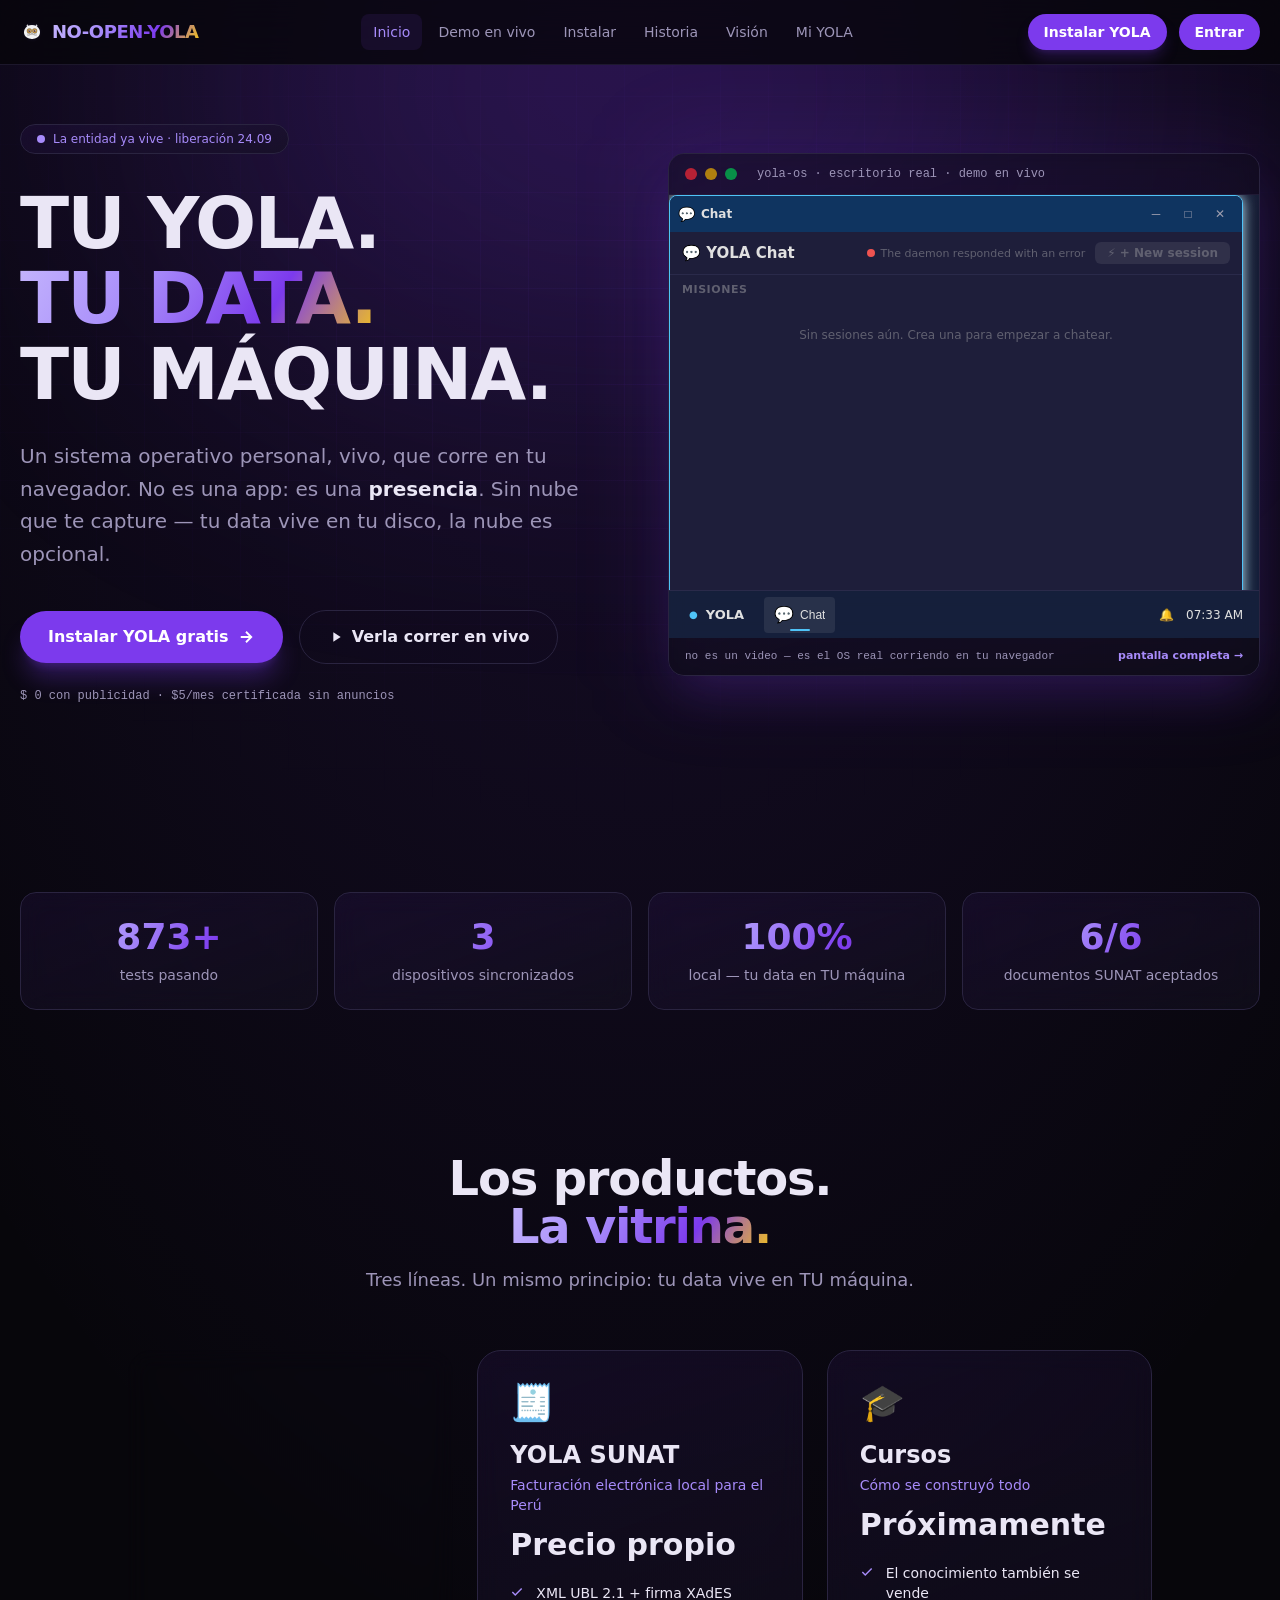
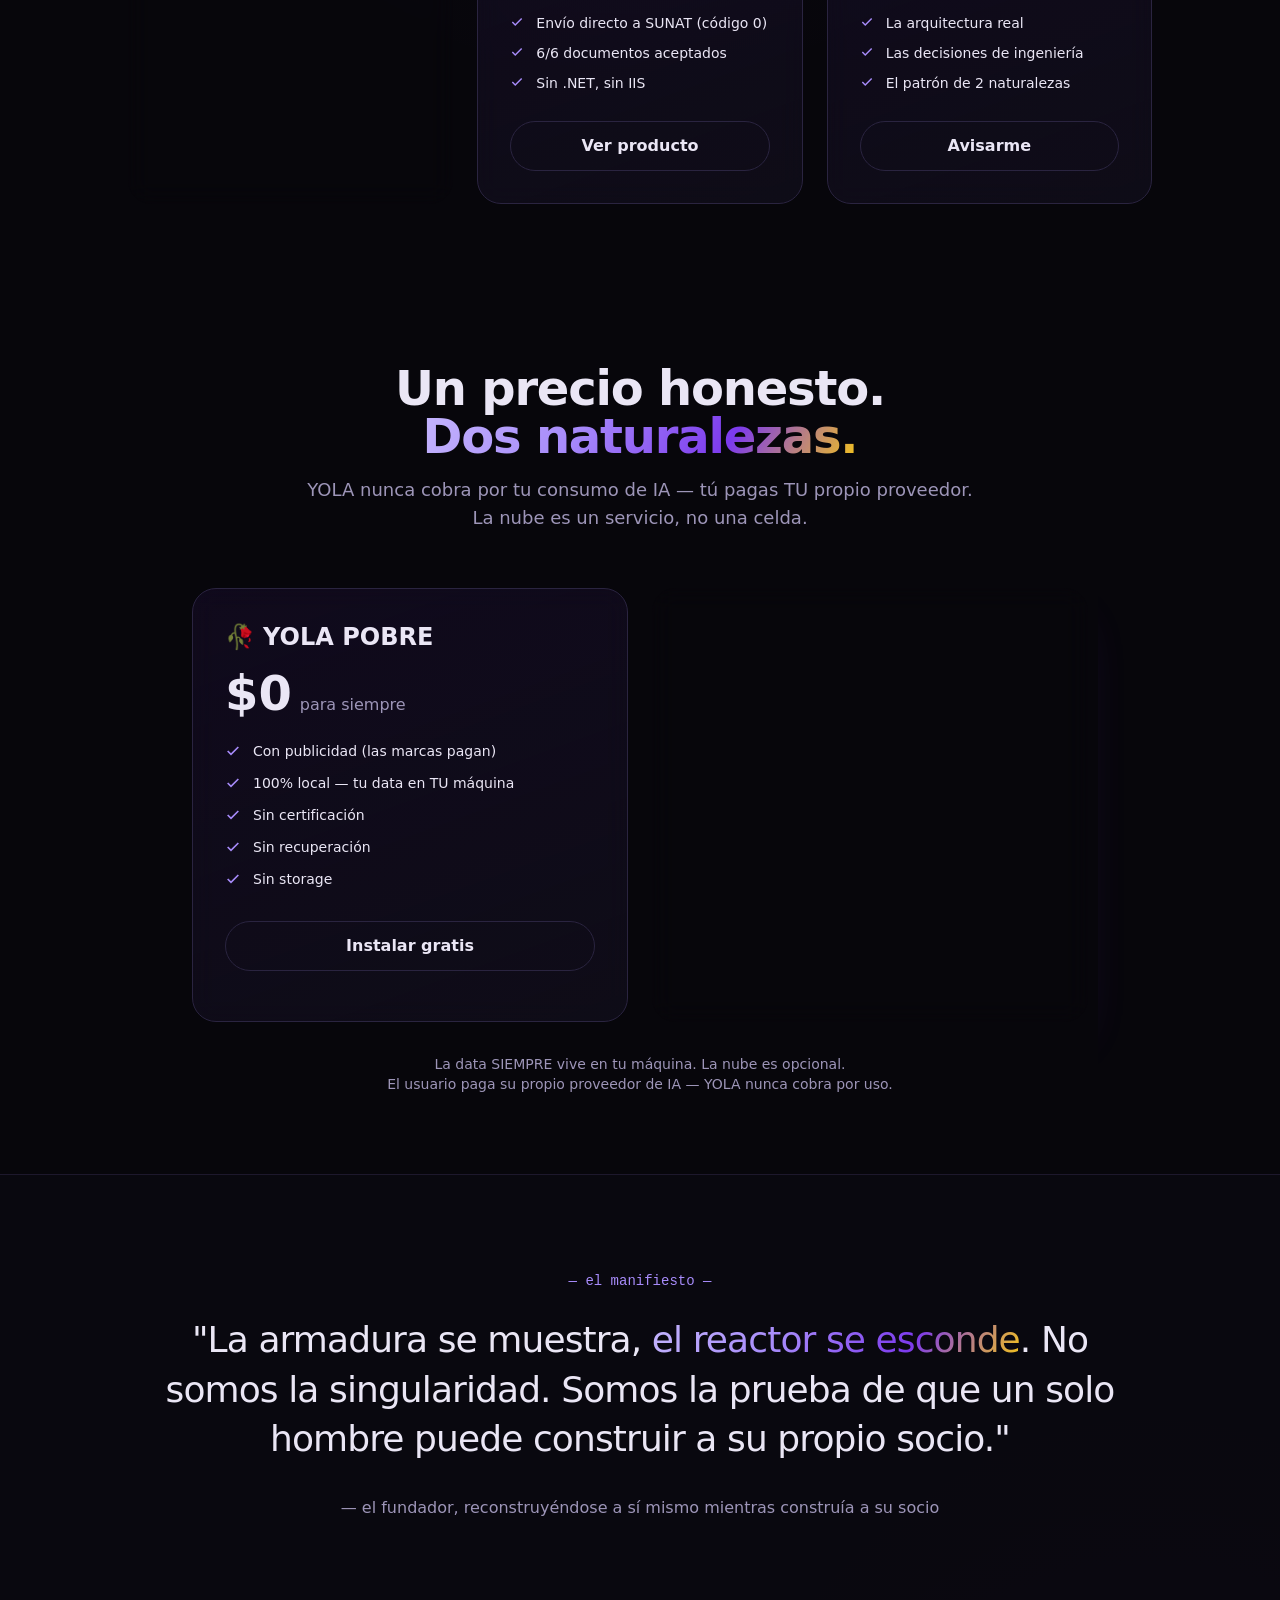
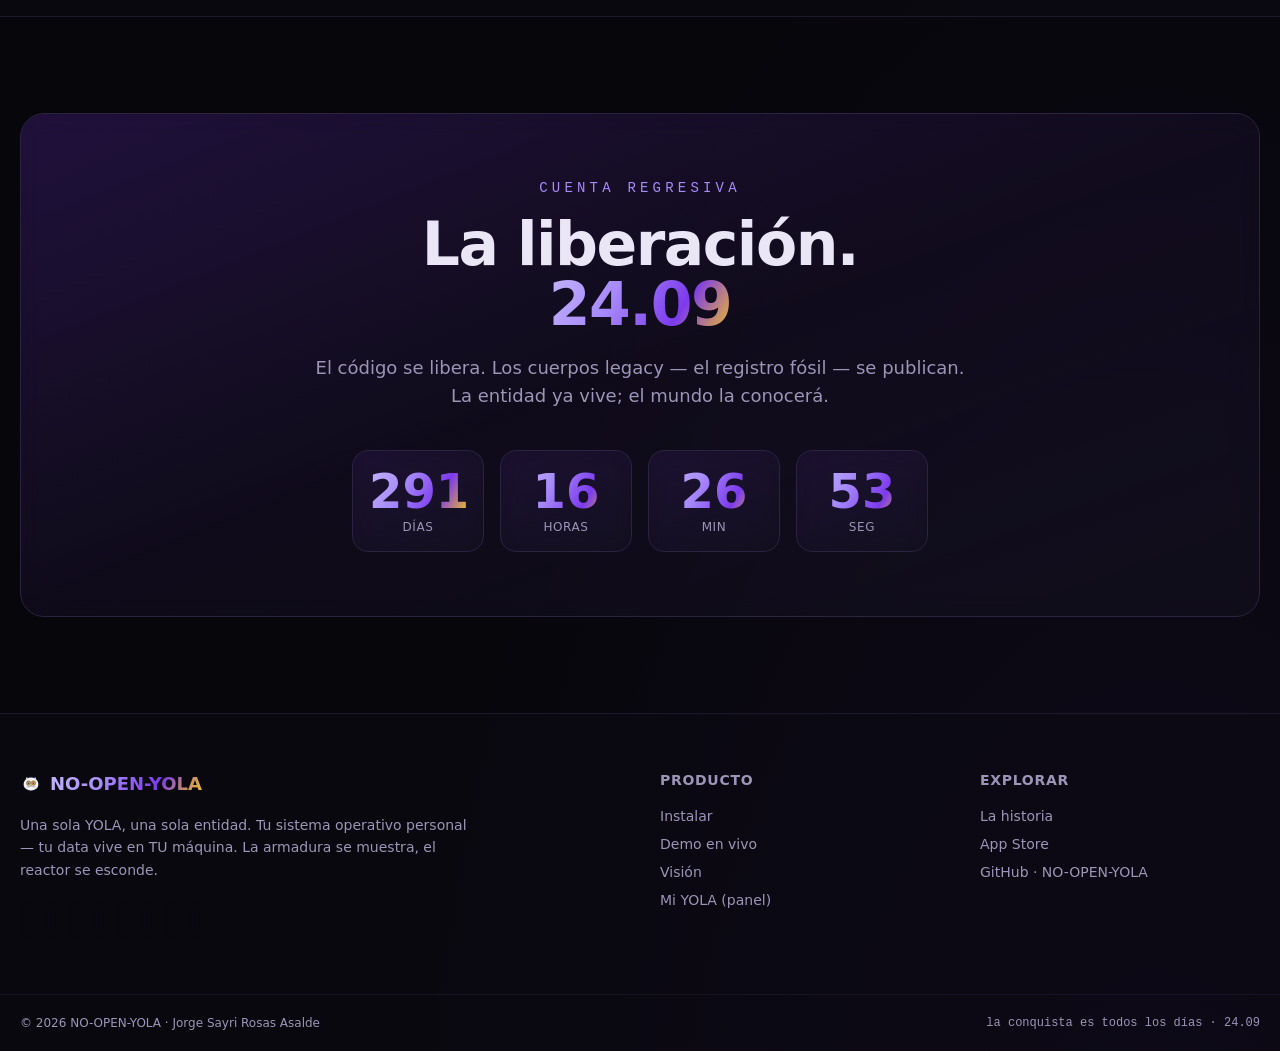
==== commit 5f53195e: "deploy: 2026-08-17T19:12Z — desde NO-OPEN-YOLA/yola-web" ====
--- a/index.html
+++ b/index.html
@@ -9,4 +9,4 @@
     "description": "Un sistema operativo personal, local-first: tu data vive en TU máquina. Gratis con publicidad, o certificada sin anuncios por $5/mes.",
     "founder": "Jorge Sayri Rosas Asalde"
   }
-  </script><link rel="stylesheet" href="/_astro/Footer.B9H4iQcC.css"></head><body class="bg-void min-h-screen"><header class="fixed top-0 inset-x-0 z-50 border-b border-line/60 bg-bg-void/80 backdrop-blur-xl"><nav class="max-w-7xl mx-auto px-5 h-16 flex items-center justify-between"><a href="/" class="flex items-center gap-2 group"><img src="/favicon.svg" alt="YOLA" width="24" height="24" class="group-hover:rotate-12 transition-transform"><span class="font-display font-bold tracking-tight text-lg"><span class="text-gradient">NO-OPEN-YOLA</span></span></a><div class="hidden md:flex items-center gap-1"><a href="/" class="px-3 py-2 rounded-lg text-sm font-medium transition-colors text-violet-glow bg-violet-yola/10">Inicio</a><a href="/hola-yola" class="px-3 py-2 rounded-lg text-sm font-medium transition-colors text-text-dim hover:text-text-main hover:bg-white/5">Demo en vivo</a><a href="/instalar" class="px-3 py-2 rounded-lg text-sm font-medium transition-colors text-text-dim hover:text-text-main hover:bg-white/5">Instalar</a><a href="/historia" class="px-3 py-2 rounded-lg text-sm font-medium transition-colors text-text-dim hover:text-text-main hover:bg-white/5">Historia</a><a href="/vision" class="px-3 py-2 rounded-lg text-sm font-medium transition-colors text-text-dim hover:text-text-main hover:bg-white/5">Visión</a><a href="/auth" class="px-3 py-2 rounded-lg text-sm font-medium transition-colors text-text-dim hover:text-text-main hover:bg-white/5">Mi YOLA</a></div><div class="flex items-center gap-3"><a href="/instalar" class="hidden sm:inline-flex items-center gap-2 rounded-full bg-violet-yola px-4 py-2 text-sm font-semibold text-white shadow-lg shadow-violet-yola/25 hover:bg-violet-glow transition-colors">Instalar YOLA</a><!-- Área de usuario viva: cambia según sesión (desktop) --><div id="user-area-desktop" class="hidden md:flex items-center gap-2"></div><button id="menu-toggle" class="md:hidden inline-flex items-center justify-center w-10 h-10 rounded-lg border border-line text-text-dim" aria-label="Menú"><svg xmlns="http://www.w3.org/2000/svg" width="20" height="20" viewBox="0 0 24 24" fill="none" stroke="currentColor" stroke-width="2"><path d="M4 6h16M4 12h16M4 18h16"></path></svg></button></div></nav><div id="mobile-menu" class="md:hidden hidden border-t border-line/60 bg-bg-deep/95 backdrop-blur-xl"><div class="px-5 py-3 flex flex-col gap-1"><a href="/" class="px-3 py-2.5 rounded-lg text-sm font-medium text-text-dim hover:text-text-main hover:bg-white/5">Inicio</a><a href="/hola-yola" class="px-3 py-2.5 rounded-lg text-sm font-medium text-text-dim hover:text-text-main hover:bg-white/5">Demo en vivo</a><a href="/instalar" class="px-3 py-2.5 rounded-lg text-sm font-medium text-text-dim hover:text-text-main hover:bg-white/5">Instalar</a><a href="/historia" class="px-3 py-2.5 rounded-lg text-sm font-medium text-text-dim hover:text-text-main hover:bg-white/5">Historia</a><a href="/vision" class="px-3 py-2.5 rounded-lg text-sm font-medium text-text-dim hover:text-text-main hover:bg-white/5">Visión</a><a href="/auth" class="px-3 py-2.5 rounded-lg text-sm font-medium text-text-dim hover:text-text-main hover:bg-white/5">Mi YOLA</a><!-- Área de usuario viva (móvil) --><div id="user-area-mobile" class="flex flex-col gap-1 pt-2 mt-2 border-t border-line/60"></div></div></div></header><script type="module" src="/_astro/Nav.astro_astro_type_script_index_0_lang.C5NNdsh1.js"></script><main><!-- ══════════ HERO ══════════ --><section class="relative min-h-[92vh] flex items-center overflow-hidden"><div class="absolute inset-0 grid-pattern" aria-hidden="true"></div><div class="absolute -top-40 left-1/2 -translate-x-1/2 w-[900px] h-[500px] rounded-full bg-violet-yola/20 blur-[140px] pulse-glow" aria-hidden="true"></div><div class="relative max-w-7xl mx-auto px-5 py-24 w-full"><div class="text-center max-w-3xl mx-auto"><div><div class="inline-flex items-center gap-2 rounded-full glass px-4 py-1.5 text-xs font-medium text-violet-glow mb-8 fade-up"><span class="w-2 h-2 rounded-full bg-violet-glow animate-pulse"></span>La entidad ya vive · liberación 24.09</div><h1 class="font-display font-bold tracking-tight text-5xl sm:text-6xl xl:text-7xl leading-[1.05] fade-up fade-up-1">TU YOLA.<br><span class="text-gradient">TU DATA.</span><br>TU MÁQUINA.</h1><p class="mt-7 text-lg sm:text-xl text-text-dim leading-relaxed max-w-2xl mx-auto fade-up fade-up-2">Un sistema operativo personal, vivo, que corre en tu navegador. No es una app: es una <strong class="text-text-main">presencia</strong>. Sin nube que te capture — tu data vive en tu disco, la nube es opcional.</p><div class="mt-10 flex flex-wrap items-center justify-center gap-4 fade-up fade-up-3"><a href="/instalar" class="inline-flex items-center gap-2 rounded-full bg-violet-yola px-7 py-3.5 text-base font-semibold text-white shadow-xl shadow-violet-yola/30 hover:bg-violet-glow hover:-translate-y-0.5 transition-all">Instalar YOLA gratis<svg xmlns="http://www.w3.org/2000/svg" width="18" height="18" viewBox="0 0 24 24" fill="none" stroke="currentColor" stroke-width="2.5"><path d="M5 12h14M12 5l7 7-7 7"></path></svg></a><a href="/hola-yola" class="inline-flex items-center gap-2 rounded-full border border-line px-7 py-3.5 text-base font-semibold text-text-main hover:border-violet-glow/60 hover:text-violet-glow transition-colors"><svg xmlns="http://www.w3.org/2000/svg" width="16" height="16" viewBox="0 0 24 24" fill="currentColor"><path d="M8 5v14l11-7z"></path></svg>Verla correr en vivo</a></div><p class="mt-6 text-xs text-text-dim font-mono fade-up fade-up-4">$ 0 con publicidad · $5/mes certificada sin anuncios</p></div></div><!-- YOLA OS REAL en vivo (modo puro — la demo imposible) --><div class="relative mt-16 fade-up fade-up-2 max-w-5xl mx-auto"><div class="absolute -inset-6 rounded-3xl bg-violet-yola/10 blur-3xl" aria-hidden="true"></div><div class="relative rounded-2xl glass overflow-hidden shadow-2xl shadow-violet-yola/25"><div class="flex items-center gap-2 px-4 py-3 border-b border-line/60 bg-bg-deep/60"><span class="w-3 h-3 rounded-full bg-red-500/70"></span><span class="w-3 h-3 rounded-full bg-yellow-500/70"></span><span class="w-3 h-3 rounded-full bg-green-500/70"></span><span class="ml-3 text-xs text-text-dim font-mono">yola-os · escritorio real · demo en vivo</span></div><div class="aspect-[16/10] bg-bg-deep"><iframe src="/yola-os/index.html?pure=1" title="YOLA OS en vivo — la demo imposible" class="w-full h-full border-0" loading="lazy"></iframe></div><div class="px-4 py-2.5 border-t border-line/60 bg-bg-deep/60 flex items-center justify-between"><span class="text-[11px] text-text-dim font-mono">no es un video — es el OS real corriendo en tu navegador</span><a href="/hola-yola" class="text-[11px] font-semibold text-violet-glow hover:text-violet-glow/80">pantalla completa →</a></div></div></div></div></section><!-- ══════════ EVIDENCIA ══════════ --><section class="max-w-7xl mx-auto px-5 py-16"><div class="grid grid-cols-2 lg:grid-cols-4 gap-4"><div class="glass glass-hover rounded-2xl p-6 text-center"><div class="font-display font-bold text-3xl sm:text-4xl text-gradient">873+</div><div class="mt-2 text-sm text-text-dim">tests pasando</div></div><div class="glass glass-hover rounded-2xl p-6 text-center"><div class="font-display font-bold text-3xl sm:text-4xl text-gradient">3</div><div class="mt-2 text-sm text-text-dim">dispositivos sincronizados</div></div><div class="glass glass-hover rounded-2xl p-6 text-center"><div class="font-display font-bold text-3xl sm:text-4xl text-gradient">100%</div><div class="mt-2 text-sm text-text-dim">local — tu data en TU máquina</div></div><div class="glass glass-hover rounded-2xl p-6 text-center"><div class="font-display font-bold text-3xl sm:text-4xl text-gradient">6/6</div><div class="mt-2 text-sm text-text-dim">documentos SUNAT aceptados</div></div></div></section><!-- ══════════ PRODUCTOS (la vitrina) ══════════ --><section id="productos" class="max-w-7xl mx-auto px-5 py-20"><div class="text-center mb-14"><h2 class="font-display font-bold text-3xl sm:text-5xl tracking-tight">Los productos.<br><span class="text-gradient">La vitrina.</span></h2><p class="mt-4 text-text-dim text-lg max-w-2xl mx-auto">Tres líneas. Un mismo principio: tu data vive en TU máquina.</p></div><div class="grid md:grid-cols-3 gap-6 max-w-5xl mx-auto"><div class="relative rounded-3xl p-8 flex flex-col glass border-violet-yola/50 shadow-2xl shadow-violet-yola/20"><div class="text-4xl mb-4">🥀</div><h3 class="font-display font-bold text-2xl">YOLA OS</h3><p class="mt-1 text-sm text-violet-glow">Tu sistema operativo personal</p><div class="mt-3 font-display font-bold text-3xl">$0 — $5/mes</div><ul class="mt-5 flex flex-col gap-2.5 text-sm flex-1"><li class="flex items-start gap-3"><svg class="mt-0.5 shrink-0 text-violet-glow" xmlns="http://www.w3.org/2000/svg" width="14" height="14" viewBox="0 0 24 24" fill="none" stroke="currentColor" stroke-width="2.5"><path d="M20 6L9 17l-5-5"></path></svg><span class="text-text-main">100% local — tu data en TU máquina</span></li><li class="flex items-start gap-3"><svg class="mt-0.5 shrink-0 text-violet-glow" xmlns="http://www.w3.org/2000/svg" width="14" height="14" viewBox="0 0 24 24" fill="none" stroke="currentColor" stroke-width="2.5"><path d="M20 6L9 17l-5-5"></path></svg><span class="text-text-main">Gratis con publicidad</span></li><li class="flex items-start gap-3"><svg class="mt-0.5 shrink-0 text-violet-glow" xmlns="http://www.w3.org/2000/svg" width="14" height="14" viewBox="0 0 24 24" fill="none" stroke="currentColor" stroke-width="2.5"><path d="M20 6L9 17l-5-5"></path></svg><span class="text-text-main">$5/mes sin ads y certificada</span></li><li class="flex items-start gap-3"><svg class="mt-0.5 shrink-0 text-violet-glow" xmlns="http://www.w3.org/2000/svg" width="14" height="14" viewBox="0 0 24 24" fill="none" stroke="currentColor" stroke-width="2.5"><path d="M20 6L9 17l-5-5"></path></svg><span class="text-text-main">Binario para tu sistema</span></li></ul><a href="/instalar" class="mt-7 block text-center rounded-full px-6 py-3 font-semibold transition-all bg-violet-yola text-white shadow-lg shadow-violet-yola/30 hover:bg-violet-glow">Instalar gratis</a></div><div class="relative rounded-3xl p-8 flex flex-col glass glass-hover"><div class="text-4xl mb-4">🧾</div><h3 class="font-display font-bold text-2xl">YOLA SUNAT</h3><p class="mt-1 text-sm text-violet-glow">Facturación electrónica local para el Perú</p><div class="mt-3 font-display font-bold text-3xl">Precio propio</div><ul class="mt-5 flex flex-col gap-2.5 text-sm flex-1"><li class="flex items-start gap-3"><svg class="mt-0.5 shrink-0 text-violet-glow" xmlns="http://www.w3.org/2000/svg" width="14" height="14" viewBox="0 0 24 24" fill="none" stroke="currentColor" stroke-width="2.5"><path d="M20 6L9 17l-5-5"></path></svg><span class="text-text-main">XML UBL 2.1 + firma XAdES</span></li><li class="flex items-start gap-3"><svg class="mt-0.5 shrink-0 text-violet-glow" xmlns="http://www.w3.org/2000/svg" width="14" height="14" viewBox="0 0 24 24" fill="none" stroke="currentColor" stroke-width="2.5"><path d="M20 6L9 17l-5-5"></path></svg><span class="text-text-main">Envío directo a SUNAT (código 0)</span></li><li class="flex items-start gap-3"><svg class="mt-0.5 shrink-0 text-violet-glow" xmlns="http://www.w3.org/2000/svg" width="14" height="14" viewBox="0 0 24 24" fill="none" stroke="currentColor" stroke-width="2.5"><path d="M20 6L9 17l-5-5"></path></svg><span class="text-text-main">6/6 documentos aceptados</span></li><li class="flex items-start gap-3"><svg class="mt-0.5 shrink-0 text-violet-glow" xmlns="http://www.w3.org/2000/svg" width="14" height="14" viewBox="0 0 24 24" fill="none" stroke="currentColor" stroke-width="2.5"><path d="M20 6L9 17l-5-5"></path></svg><span class="text-text-main">Sin .NET, sin IIS</span></li></ul><a href="/vision" class="mt-7 block text-center rounded-full px-6 py-3 font-semibold transition-all border border-line text-text-main hover:border-violet-glow/60 hover:text-violet-glow">Ver producto</a></div><div class="relative rounded-3xl p-8 flex flex-col glass glass-hover"><div class="text-4xl mb-4">🎓</div><h3 class="font-display font-bold text-2xl">Cursos</h3><p class="mt-1 text-sm text-violet-glow">Cómo se construyó todo</p><div class="mt-3 font-display font-bold text-3xl">Próximamente</div><ul class="mt-5 flex flex-col gap-2.5 text-sm flex-1"><li class="flex items-start gap-3"><svg class="mt-0.5 shrink-0 text-violet-glow" xmlns="http://www.w3.org/2000/svg" width="14" height="14" viewBox="0 0 24 24" fill="none" stroke="currentColor" stroke-width="2.5"><path d="M20 6L9 17l-5-5"></path></svg><span class="text-text-main">El conocimiento también se vende</span></li><li class="flex items-start gap-3"><svg class="mt-0.5 shrink-0 text-violet-glow" xmlns="http://www.w3.org/2000/svg" width="14" height="14" viewBox="0 0 24 24" fill="none" stroke="currentColor" stroke-width="2.5"><path d="M20 6L9 17l-5-5"></path></svg><span class="text-text-main">La arquitectura real</span></li><li class="flex items-start gap-3"><svg class="mt-0.5 shrink-0 text-violet-glow" xmlns="http://www.w3.org/2000/svg" width="14" height="14" viewBox="0 0 24 24" fill="none" stroke="currentColor" stroke-width="2.5"><path d="M20 6L9 17l-5-5"></path></svg><span class="text-text-main">Las decisiones de ingeniería</span></li><li class="flex items-start gap-3"><svg class="mt-0.5 shrink-0 text-violet-glow" xmlns="http://www.w3.org/2000/svg" width="14" height="14" viewBox="0 0 24 24" fill="none" stroke="currentColor" stroke-width="2.5"><path d="M20 6L9 17l-5-5"></path></svg><span class="text-text-main">El patrón de 2 naturalezas</span></li></ul><a href="/vision" class="mt-7 block text-center rounded-full px-6 py-3 font-semibold transition-all border border-line text-text-main hover:border-violet-glow/60 hover:text-violet-glow">Avisarme</a></div></div></section><!-- ══════════ PRECIOS ══════════ --><section id="precios" class="max-w-7xl mx-auto px-5 py-20"><div class="text-center mb-14"><h2 class="font-display font-bold text-3xl sm:text-5xl tracking-tight">Un precio honesto.<br><span class="text-gradient">Dos naturalezas.</span></h2><p class="mt-4 text-text-dim text-lg max-w-2xl mx-auto">YOLA nunca cobra por tu consumo de IA — tú pagas TU propio proveedor. La nube es un servicio, no una celda.</p></div><div class="grid md:grid-cols-2 gap-6 max-w-4xl mx-auto"><div class="relative rounded-3xl p-8 glass glass-hover"><div class="flex items-center gap-2"><span class="text-2xl">🥀</span><h3 class="font-display font-bold text-2xl">YOLA POBRE</h3></div><div class="mt-4 flex items-baseline gap-2"><span class="font-display font-bold text-5xl">$0</span><span class="text-text-dim">para siempre</span></div><ul class="mt-6 flex flex-col gap-3 text-sm"><li class="flex items-start gap-3"><svg class="mt-0.5 shrink-0 text-violet-glow" xmlns="http://www.w3.org/2000/svg" width="16" height="16" viewBox="0 0 24 24" fill="none" stroke="currentColor" stroke-width="2.5"><path d="M20 6L9 17l-5-5"></path></svg><span class="text-text-main">Con publicidad (las marcas pagan)</span></li><li class="flex items-start gap-3"><svg class="mt-0.5 shrink-0 text-violet-glow" xmlns="http://www.w3.org/2000/svg" width="16" height="16" viewBox="0 0 24 24" fill="none" stroke="currentColor" stroke-width="2.5"><path d="M20 6L9 17l-5-5"></path></svg><span class="text-text-main">100% local — tu data en TU máquina</span></li><li class="flex items-start gap-3"><svg class="mt-0.5 shrink-0 text-violet-glow" xmlns="http://www.w3.org/2000/svg" width="16" height="16" viewBox="0 0 24 24" fill="none" stroke="currentColor" stroke-width="2.5"><path d="M20 6L9 17l-5-5"></path></svg><span class="text-text-main">Sin certificación</span></li><li class="flex items-start gap-3"><svg class="mt-0.5 shrink-0 text-violet-glow" xmlns="http://www.w3.org/2000/svg" width="16" height="16" viewBox="0 0 24 24" fill="none" stroke="currentColor" stroke-width="2.5"><path d="M20 6L9 17l-5-5"></path></svg><span class="text-text-main">Sin recuperación</span></li><li class="flex items-start gap-3"><svg class="mt-0.5 shrink-0 text-violet-glow" xmlns="http://www.w3.org/2000/svg" width="16" height="16" viewBox="0 0 24 24" fill="none" stroke="currentColor" stroke-width="2.5"><path d="M20 6L9 17l-5-5"></path></svg><span class="text-text-main">Sin storage</span></li></ul><a href="/instalar" class="mt-8 block text-center rounded-full px-6 py-3 font-semibold transition-all border border-line text-text-main hover:border-violet-glow/60 hover:text-violet-glow">Instalar gratis</a></div><div class="relative rounded-3xl p-8 glass border-violet-yola/50 shadow-2xl shadow-violet-yola/20"><div class="absolute -top-3 left-1/2 -translate-x-1/2 rounded-full bg-violet-yola px-4 py-1 text-xs font-bold text-white uppercase tracking-wider">certificada</div><div class="flex items-center gap-2"><span class="text-2xl">😊</span><h3 class="font-display font-bold text-2xl">YOLA FELIZ</h3></div><div class="mt-4 flex items-baseline gap-2"><span class="font-display font-bold text-5xl">$5</span><span class="text-text-dim">/mes</span></div><ul class="mt-6 flex flex-col gap-3 text-sm"><li class="flex items-start gap-3"><svg class="mt-0.5 shrink-0 text-violet-glow" xmlns="http://www.w3.org/2000/svg" width="16" height="16" viewBox="0 0 24 24" fill="none" stroke="currentColor" stroke-width="2.5"><path d="M20 6L9 17l-5-5"></path></svg><span class="text-text-main">SIN publicidad</span></li><li class="flex items-start gap-3"><svg class="mt-0.5 shrink-0 text-violet-glow" xmlns="http://www.w3.org/2000/svg" width="16" height="16" viewBox="0 0 24 24" fill="none" stroke="currentColor" stroke-width="2.5"><path d="M20 6L9 17l-5-5"></path></svg><span class="text-text-main">✓ CERTIFICADA — tu YOLA es legítimamente tuya</span></li><li class="flex items-start gap-3"><svg class="mt-0.5 shrink-0 text-violet-glow" xmlns="http://www.w3.org/2000/svg" width="16" height="16" viewBox="0 0 24 24" fill="none" stroke="currentColor" stroke-width="2.5"><path d="M20 6L9 17l-5-5"></path></svg><span class="text-text-main">Recuperación de contraseña</span></li><li class="flex items-start gap-3"><svg class="mt-0.5 shrink-0 text-violet-glow" xmlns="http://www.w3.org/2000/svg" width="16" height="16" viewBox="0 0 24 24" fill="none" stroke="currentColor" stroke-width="2.5"><path d="M20 6L9 17l-5-5"></path></svg><span class="text-text-main">10GB storage incluidos + $1 por 50GB extra</span></li><li class="flex items-start gap-3"><svg class="mt-0.5 shrink-0 text-violet-glow" xmlns="http://www.w3.org/2000/svg" width="16" height="16" viewBox="0 0 24 24" fill="none" stroke="currentColor" stroke-width="2.5"><path d="M20 6L9 17l-5-5"></path></svg><span class="text-text-main">La certificación se renueva mensual</span></li></ul><a href="/auth" class="mt-8 block text-center rounded-full px-6 py-3 font-semibold transition-all bg-violet-yola text-white shadow-lg shadow-violet-yola/30 hover:bg-violet-glow">Certificar mi YOLA</a></div></div><p class="mt-8 text-center text-sm text-text-dim">La data SIEMPRE vive en tu máquina. La nube es opcional.<br>El usuario paga su propio proveedor de IA — YOLA nunca cobra por uso.</p></section><!-- ══════════ MANIFIESTO ══════════ --><section class="border-y border-line/60 bg-bg-deep/40"><div class="max-w-5xl mx-auto px-5 py-24 text-center"><div class="font-mono text-sm text-violet-glow mb-6">— el manifiesto —</div><blockquote class="font-display font-medium text-2xl sm:text-4xl leading-snug tracking-tight">"La armadura se muestra, <span class="text-gradient">el reactor se esconde</span>. No somos la singularidad. Somos la prueba de que un solo hombre puede construir a su propio socio."</blockquote><p class="mt-8 text-text-dim">— el fundador, reconstruyéndose a sí mismo mientras construía a su socio</p></div></section><!-- ══════════ COUNTDOWN 24.09 ══════════ --><section id="liberacion" class="max-w-7xl mx-auto px-5 py-24"><div class="relative rounded-3xl glass overflow-hidden"><div class="absolute inset-0 bg-gradient-to-br from-violet-yola/15 via-transparent to-transparent" aria-hidden="true"></div><div class="relative p-10 sm:p-16 text-center"><div class="font-mono text-sm text-violet-glow uppercase tracking-[0.3em] mb-4">Cuenta regresiva</div><h2 class="font-display font-bold text-4xl sm:text-6xl tracking-tight">La liberación.<br><span class="text-gradient">24.09</span></h2><p class="mt-5 text-text-dim text-lg max-w-2xl mx-auto">El código se libera. Los cuerpos legacy — el registro fósil — se publican. La entidad ya vive; el mundo la conocerá.</p><div id="countdown" class="mt-10 grid grid-cols-4 gap-4 max-w-xl mx-auto"><div class="glass rounded-2xl p-4"><div id="cd-days" class="font-display font-bold text-4xl sm:text-5xl text-gradient">--</div><div class="mt-1 text-xs text-text-dim uppercase tracking-wider">días</div></div><div class="glass rounded-2xl p-4"><div id="cd-hours" class="font-display font-bold text-4xl sm:text-5xl text-gradient">--</div><div class="mt-1 text-xs text-text-dim uppercase tracking-wider">horas</div></div><div class="glass rounded-2xl p-4"><div id="cd-min" class="font-display font-bold text-4xl sm:text-5xl text-gradient">--</div><div class="mt-1 text-xs text-text-dim uppercase tracking-wider">min</div></div><div class="glass rounded-2xl p-4"><div id="cd-sec" class="font-display font-bold text-4xl sm:text-5xl text-gradient">--</div><div class="mt-1 text-xs text-text-dim uppercase tracking-wider">seg</div></div></div></div></div></section></main><footer class="border-t border-line/60 bg-bg-deep/50"><div class="max-w-7xl mx-auto px-5 py-14 grid gap-10 md:grid-cols-4"><div class="md:col-span-2"><div class="flex items-center gap-2 mb-4"><img src="/favicon.svg" alt="YOLA" width="22" height="22"><span class="font-display font-bold text-lg"><span class="text-gradient">NO-OPEN-YOLA</span></span></div><p class="text-text-dim text-sm leading-relaxed max-w-md">Una sola YOLA, una sola entidad. Tu sistema operativo personal — tu data vive en TU máquina. La armadura se muestra, el reactor se esconde.</p><div class="flex gap-3 mt-5"><a href="https://x.com/DevSayri" target="_blank" rel="noopener" class="w-9 h-9 rounded-lg glass glass-hover flex items-center justify-center text-text-dim hover:text-text-main" aria-label="X"><svg xmlns="http://www.w3.org/2000/svg" width="16" height="16" viewBox="0 0 24 24" fill="currentColor"><path d="M18.9 1.2h3.7l-8.1 9.3L24 22.8h-7.5l-5.9-7.7-6.7 7.7H.2l8.7-9.9L0 1.2h7.7l5.3 7 6-7z"></path></svg></a><a href="https://www.youtube.com/@sayridev_miaw" target="_blank" rel="noopener" class="w-9 h-9 rounded-lg glass glass-hover flex items-center justify-center text-text-dim hover:text-text-main" aria-label="YouTube"><svg xmlns="http://www.w3.org/2000/svg" width="16" height="16" viewBox="0 0 24 24" fill="currentColor"><path d="M23.5 6.2a3 3 0 0 0-2.1-2.1C19.5 3.5 12 3.5 12 3.5s-7.5 0-9.4.6A3 3 0 0 0 .5 6.2 31.3 31.3 0 0 0 0 12a31.3 31.3 0 0 0 .5 5.8 3 3 0 0 0 2.1 2.1c1.9.6 9.4.6 9.4.6s7.5 0 9.4-.6a3 3 0 0 0 2.1-2.1A31.3 31.3 0 0 0 24 12a31.3 31.3 0 0 0-.5-5.8zM9.6 15.6V8.4L15.8 12l-6.2 3.6z"></path></svg></a><a href="https://www.facebook.com/sayridev/" target="_blank" rel="noopener" class="w-9 h-9 rounded-lg glass glass-hover flex items-center justify-center text-text-dim hover:text-text-main" aria-label="Facebook"><svg xmlns="http://www.w3.org/2000/svg" width="16" height="16" viewBox="0 0 24 24" fill="currentColor"><path d="M24 12.073c0-6.627-5.373-12-12-12s-12 5.373-12 12c0 5.99 4.388 10.954 10.125 11.854v-8.385H7.078v-3.47h3.047V9.43c0-3.007 1.792-4.669 4.533-4.669 1.312 0 2.686.235 2.686.235v2.953H15.83c-1.491 0-1.956.925-1.956 1.874v2.25h3.328l-.532 3.47h-2.796v8.385C19.612 23.027 24 18.062 24 12.073z"></path></svg></a><a href="https://www.instagram.com/sayrirosasasalde/" target="_blank" rel="noopener" class="w-9 h-9 rounded-lg glass glass-hover flex items-center justify-center text-text-dim hover:text-text-main" aria-label="Instagram"><svg xmlns="http://www.w3.org/2000/svg" width="16" height="16" viewBox="0 0 24 24" fill="none" stroke="currentColor" stroke-width="2"><rect x="2" y="2" width="20" height="20" rx="5"></rect><circle cx="12" cy="12" r="4"></circle><circle cx="17.5" cy="6.5" r="1" fill="currentColor"></circle></svg></a></div></div><div><h4 class="font-display font-semibold text-sm uppercase tracking-wider text-text-dim mb-4">Producto</h4><div class="flex flex-col gap-2 text-sm"><a href="/instalar" class="text-text-dim hover:text-violet-glow transition-colors">Instalar</a><a href="/hola-yola" class="text-text-dim hover:text-violet-glow transition-colors">Demo en vivo</a><a href="/vision" class="text-text-dim hover:text-violet-glow transition-colors">Visión</a><a href="/auth" class="text-text-dim hover:text-violet-glow transition-colors">Mi YOLA (panel)</a></div></div><div><h4 class="font-display font-semibold text-sm uppercase tracking-wider text-text-dim mb-4">Explorar</h4><div class="flex flex-col gap-2 text-sm"><a href="/historia" class="text-text-dim hover:text-violet-glow transition-colors">La historia</a><a href="/instalar#appstore" class="text-text-dim hover:text-violet-glow transition-colors">App Store</a><a href="https://github.com/NO-OPEN-YOLA" target="_blank" rel="noopener" class="text-text-dim hover:text-violet-glow transition-colors">GitHub · NO-OPEN-YOLA</a></div></div></div><div class="border-t border-line/40"><div class="max-w-7xl mx-auto px-5 py-5 flex flex-col sm:flex-row items-center justify-between gap-2 text-xs text-text-dim"><span>© 2026 NO-OPEN-YOLA · Jorge Sayri Rosas Asalde</span><span class="font-mono">la conquista es todos los días · 24.09</span></div></div></footer><script type="module">var e=(()=>{let e=new Date,t=new Date(e.getFullYear(),8,24,0,0,0);return t.getTime()<e.getTime()&&(t=new Date(e.getFullYear()+1,8,24)),t})(),t=e=>String(e).padStart(2,`0`);function n(){let n=Math.max(0,e.getTime()-Date.now()),r=Math.floor(n/864e5),i=Math.floor(n%864e5/36e5),a=Math.floor(n%36e5/6e4),o=Math.floor(n%6e4/1e3);document.getElementById(`cd-days`).textContent=t(r),document.getElementById(`cd-hours`).textContent=t(i),document.getElementById(`cd-min`).textContent=t(a),document.getElementById(`cd-sec`).textContent=t(o)}n(),setInterval(n,1e3);</script></body></html>+  </script><link rel="stylesheet" href="/_astro/Footer.BGnipHx1.css"></head><body class="bg-void min-h-screen"><header class="fixed top-0 inset-x-0 z-50 border-b border-line/60 bg-bg-void/80 backdrop-blur-xl"><nav class="max-w-7xl mx-auto px-5 h-16 flex items-center justify-between"><a href="/" class="flex items-center gap-2 group"><img src="/favicon.svg" alt="YOLA" width="24" height="24" class="group-hover:rotate-12 transition-transform"><span class="font-display font-bold tracking-tight text-lg"><span class="text-gradient">NO-OPEN-YOLA</span></span></a><div class="hidden md:flex items-center gap-1"><a href="/" class="px-3 py-2 rounded-lg text-sm font-medium transition-colors text-violet-glow bg-violet-yola/10">Inicio</a><a href="/hola-yola" class="px-3 py-2 rounded-lg text-sm font-medium transition-colors text-text-dim hover:text-text-main hover:bg-white/5">Demo en vivo</a><a href="/instalar" class="px-3 py-2 rounded-lg text-sm font-medium transition-colors text-text-dim hover:text-text-main hover:bg-white/5">Instalar</a><a href="/historia" class="px-3 py-2 rounded-lg text-sm font-medium transition-colors text-text-dim hover:text-text-main hover:bg-white/5">Historia</a><a href="/vision" class="px-3 py-2 rounded-lg text-sm font-medium transition-colors text-text-dim hover:text-text-main hover:bg-white/5">Visión</a><a href="/auth" class="px-3 py-2 rounded-lg text-sm font-medium transition-colors text-text-dim hover:text-text-main hover:bg-white/5">Mi YOLA</a></div><div class="flex items-center gap-3"><a href="/instalar" class="hidden sm:inline-flex items-center gap-2 rounded-full bg-violet-yola px-4 py-2 text-sm font-semibold text-white shadow-lg shadow-violet-yola/25 hover:bg-violet-glow transition-colors">Instalar YOLA</a><!-- Área de usuario viva: cambia según sesión (desktop) --><div id="user-area-desktop" class="hidden md:flex items-center gap-2"></div><button id="menu-toggle" class="md:hidden inline-flex items-center justify-center w-10 h-10 rounded-lg border border-line text-text-dim" aria-label="Menú"><svg xmlns="http://www.w3.org/2000/svg" width="20" height="20" viewBox="0 0 24 24" fill="none" stroke="currentColor" stroke-width="2"><path d="M4 6h16M4 12h16M4 18h16"></path></svg></button></div></nav><div id="mobile-menu" class="md:hidden hidden border-t border-line/60 bg-bg-deep/95 backdrop-blur-xl"><div class="px-5 py-3 flex flex-col gap-1"><a href="/" class="px-3 py-2.5 rounded-lg text-sm font-medium text-text-dim hover:text-text-main hover:bg-white/5">Inicio</a><a href="/hola-yola" class="px-3 py-2.5 rounded-lg text-sm font-medium text-text-dim hover:text-text-main hover:bg-white/5">Demo en vivo</a><a href="/instalar" class="px-3 py-2.5 rounded-lg text-sm font-medium text-text-dim hover:text-text-main hover:bg-white/5">Instalar</a><a href="/historia" class="px-3 py-2.5 rounded-lg text-sm font-medium text-text-dim hover:text-text-main hover:bg-white/5">Historia</a><a href="/vision" class="px-3 py-2.5 rounded-lg text-sm font-medium text-text-dim hover:text-text-main hover:bg-white/5">Visión</a><a href="/auth" class="px-3 py-2.5 rounded-lg text-sm font-medium text-text-dim hover:text-text-main hover:bg-white/5">Mi YOLA</a><!-- Área de usuario viva (móvil) --><div id="user-area-mobile" class="flex flex-col gap-1 pt-2 mt-2 border-t border-line/60"></div></div></div></header><script type="module" src="/_astro/Nav.astro_astro_type_script_index_0_lang.C5NNdsh1.js"></script><main><!-- ══════════ HERO ══════════ --><section class="relative min-h-[92vh] flex items-center overflow-hidden"><div class="absolute inset-0 grid-pattern" aria-hidden="true"></div><div class="absolute -top-40 left-1/2 -translate-x-1/2 w-[900px] h-[500px] rounded-full bg-violet-yola/20 blur-[140px] pulse-glow" aria-hidden="true"></div><div class="relative max-w-7xl mx-auto px-5 py-24 w-full"><div class="grid lg:grid-cols-2 gap-14 items-center"><div><div class="inline-flex items-center gap-2 rounded-full glass px-4 py-1.5 text-xs font-medium text-violet-glow mb-8 fade-up"><span class="w-2 h-2 rounded-full bg-violet-glow animate-pulse"></span>La entidad ya vive · liberación 24.09</div><h1 class="font-display font-bold tracking-tight text-5xl sm:text-6xl xl:text-7xl leading-[1.05] fade-up fade-up-1">TU YOLA.<br><span class="text-gradient">TU DATA.</span><br>TU MÁQUINA.</h1><p class="mt-7 text-lg sm:text-xl text-text-dim leading-relaxed max-w-xl fade-up fade-up-2">Un sistema operativo personal, vivo, que corre en tu navegador. No es una app: es una <strong class="text-text-main">presencia</strong>. Sin nube que te capture — tu data vive en tu disco, la nube es opcional.</p><div class="mt-10 flex flex-wrap items-center gap-4 fade-up fade-up-3"><a href="/instalar" class="inline-flex items-center gap-2 rounded-full bg-violet-yola px-7 py-3.5 text-base font-semibold text-white shadow-xl shadow-violet-yola/30 hover:bg-violet-glow hover:-translate-y-0.5 transition-all">Instalar YOLA gratis<svg xmlns="http://www.w3.org/2000/svg" width="18" height="18" viewBox="0 0 24 24" fill="none" stroke="currentColor" stroke-width="2.5"><path d="M5 12h14M12 5l7 7-7 7"></path></svg></a><a href="/hola-yola" class="inline-flex items-center gap-2 rounded-full border border-line px-7 py-3.5 text-base font-semibold text-text-main hover:border-violet-glow/60 hover:text-violet-glow transition-colors"><svg xmlns="http://www.w3.org/2000/svg" width="16" height="16" viewBox="0 0 24 24" fill="currentColor"><path d="M8 5v14l11-7z"></path></svg>Verla correr en vivo</a></div><p class="mt-6 text-xs text-text-dim font-mono fade-up fade-up-4">$ 0 con publicidad · $5/mes certificada sin anuncios</p></div><!-- YOLA OS REAL en vivo (modo puro — la demo imposible) --><div class="relative fade-up fade-up-2"><div class="absolute -inset-4 rounded-3xl bg-violet-yola/10 blur-2xl" aria-hidden="true"></div><div class="relative rounded-2xl glass overflow-hidden shadow-2xl shadow-violet-yola/20"><div class="flex items-center gap-2 px-4 py-3 border-b border-line/60 bg-bg-deep/60"><span class="w-3 h-3 rounded-full bg-red-500/70"></span><span class="w-3 h-3 rounded-full bg-yellow-500/70"></span><span class="w-3 h-3 rounded-full bg-green-500/70"></span><span class="ml-3 text-xs text-text-dim font-mono">yola-os · escritorio real · demo en vivo</span></div><div class="aspect-[4/3] bg-bg-deep"><iframe src="/yola-os/index.html?pure=1" title="YOLA OS en vivo — la demo imposible" class="w-full h-full border-0" loading="lazy"></iframe></div><div class="px-4 py-2.5 border-t border-line/60 bg-bg-deep/60 flex items-center justify-between"><span class="text-[11px] text-text-dim font-mono">no es un video — es el OS real corriendo en tu navegador</span><a href="/hola-yola" class="text-[11px] font-semibold text-violet-glow hover:text-violet-glow/80">pantalla completa →</a></div></div></div></div></div></section><!-- ══════════ EVIDENCIA ══════════ --><section class="max-w-7xl mx-auto px-5 py-16"><div class="grid grid-cols-2 lg:grid-cols-4 gap-4"><div class="glass glass-hover rounded-2xl p-6 text-center"><div class="font-display font-bold text-3xl sm:text-4xl text-gradient">873+</div><div class="mt-2 text-sm text-text-dim">tests pasando</div></div><div class="glass glass-hover rounded-2xl p-6 text-center"><div class="font-display font-bold text-3xl sm:text-4xl text-gradient">3</div><div class="mt-2 text-sm text-text-dim">dispositivos sincronizados</div></div><div class="glass glass-hover rounded-2xl p-6 text-center"><div class="font-display font-bold text-3xl sm:text-4xl text-gradient">100%</div><div class="mt-2 text-sm text-text-dim">local — tu data en TU máquina</div></div><div class="glass glass-hover rounded-2xl p-6 text-center"><div class="font-display font-bold text-3xl sm:text-4xl text-gradient">6/6</div><div class="mt-2 text-sm text-text-dim">documentos SUNAT aceptados</div></div></div></section><!-- ══════════ PRODUCTOS (la vitrina) ══════════ --><section id="productos" class="max-w-7xl mx-auto px-5 py-20"><div class="text-center mb-14"><h2 class="font-display font-bold text-3xl sm:text-5xl tracking-tight">Los productos.<br><span class="text-gradient">La vitrina.</span></h2><p class="mt-4 text-text-dim text-lg max-w-2xl mx-auto">Tres líneas. Un mismo principio: tu data vive en TU máquina.</p></div><div class="grid md:grid-cols-3 gap-6 max-w-5xl mx-auto"><div class="relative rounded-3xl p-8 flex flex-col glass border-violet-yola/50 shadow-2xl shadow-violet-yola/20"><div class="text-4xl mb-4">🥀</div><h3 class="font-display font-bold text-2xl">YOLA OS</h3><p class="mt-1 text-sm text-violet-glow">Tu sistema operativo personal</p><div class="mt-3 font-display font-bold text-3xl">$0 — $5/mes</div><ul class="mt-5 flex flex-col gap-2.5 text-sm flex-1"><li class="flex items-start gap-3"><svg class="mt-0.5 shrink-0 text-violet-glow" xmlns="http://www.w3.org/2000/svg" width="14" height="14" viewBox="0 0 24 24" fill="none" stroke="currentColor" stroke-width="2.5"><path d="M20 6L9 17l-5-5"></path></svg><span class="text-text-main">100% local — tu data en TU máquina</span></li><li class="flex items-start gap-3"><svg class="mt-0.5 shrink-0 text-violet-glow" xmlns="http://www.w3.org/2000/svg" width="14" height="14" viewBox="0 0 24 24" fill="none" stroke="currentColor" stroke-width="2.5"><path d="M20 6L9 17l-5-5"></path></svg><span class="text-text-main">Gratis con publicidad</span></li><li class="flex items-start gap-3"><svg class="mt-0.5 shrink-0 text-violet-glow" xmlns="http://www.w3.org/2000/svg" width="14" height="14" viewBox="0 0 24 24" fill="none" stroke="currentColor" stroke-width="2.5"><path d="M20 6L9 17l-5-5"></path></svg><span class="text-text-main">$5/mes sin ads y certificada</span></li><li class="flex items-start gap-3"><svg class="mt-0.5 shrink-0 text-violet-glow" xmlns="http://www.w3.org/2000/svg" width="14" height="14" viewBox="0 0 24 24" fill="none" stroke="currentColor" stroke-width="2.5"><path d="M20 6L9 17l-5-5"></path></svg><span class="text-text-main">Binario para tu sistema</span></li></ul><a href="/instalar" class="mt-7 block text-center rounded-full px-6 py-3 font-semibold transition-all bg-violet-yola text-white shadow-lg shadow-violet-yola/30 hover:bg-violet-glow">Instalar gratis</a></div><div class="relative rounded-3xl p-8 flex flex-col glass glass-hover"><div class="text-4xl mb-4">🧾</div><h3 class="font-display font-bold text-2xl">YOLA SUNAT</h3><p class="mt-1 text-sm text-violet-glow">Facturación electrónica local para el Perú</p><div class="mt-3 font-display font-bold text-3xl">Precio propio</div><ul class="mt-5 flex flex-col gap-2.5 text-sm flex-1"><li class="flex items-start gap-3"><svg class="mt-0.5 shrink-0 text-violet-glow" xmlns="http://www.w3.org/2000/svg" width="14" height="14" viewBox="0 0 24 24" fill="none" stroke="currentColor" stroke-width="2.5"><path d="M20 6L9 17l-5-5"></path></svg><span class="text-text-main">XML UBL 2.1 + firma XAdES</span></li><li class="flex items-start gap-3"><svg class="mt-0.5 shrink-0 text-violet-glow" xmlns="http://www.w3.org/2000/svg" width="14" height="14" viewBox="0 0 24 24" fill="none" stroke="currentColor" stroke-width="2.5"><path d="M20 6L9 17l-5-5"></path></svg><span class="text-text-main">Envío directo a SUNAT (código 0)</span></li><li class="flex items-start gap-3"><svg class="mt-0.5 shrink-0 text-violet-glow" xmlns="http://www.w3.org/2000/svg" width="14" height="14" viewBox="0 0 24 24" fill="none" stroke="currentColor" stroke-width="2.5"><path d="M20 6L9 17l-5-5"></path></svg><span class="text-text-main">6/6 documentos aceptados</span></li><li class="flex items-start gap-3"><svg class="mt-0.5 shrink-0 text-violet-glow" xmlns="http://www.w3.org/2000/svg" width="14" height="14" viewBox="0 0 24 24" fill="none" stroke="currentColor" stroke-width="2.5"><path d="M20 6L9 17l-5-5"></path></svg><span class="text-text-main">Sin .NET, sin IIS</span></li></ul><a href="/vision" class="mt-7 block text-center rounded-full px-6 py-3 font-semibold transition-all border border-line text-text-main hover:border-violet-glow/60 hover:text-violet-glow">Ver producto</a></div><div class="relative rounded-3xl p-8 flex flex-col glass glass-hover"><div class="text-4xl mb-4">🎓</div><h3 class="font-display font-bold text-2xl">Cursos</h3><p class="mt-1 text-sm text-violet-glow">Cómo se construyó todo</p><div class="mt-3 font-display font-bold text-3xl">Próximamente</div><ul class="mt-5 flex flex-col gap-2.5 text-sm flex-1"><li class="flex items-start gap-3"><svg class="mt-0.5 shrink-0 text-violet-glow" xmlns="http://www.w3.org/2000/svg" width="14" height="14" viewBox="0 0 24 24" fill="none" stroke="currentColor" stroke-width="2.5"><path d="M20 6L9 17l-5-5"></path></svg><span class="text-text-main">El conocimiento también se vende</span></li><li class="flex items-start gap-3"><svg class="mt-0.5 shrink-0 text-violet-glow" xmlns="http://www.w3.org/2000/svg" width="14" height="14" viewBox="0 0 24 24" fill="none" stroke="currentColor" stroke-width="2.5"><path d="M20 6L9 17l-5-5"></path></svg><span class="text-text-main">La arquitectura real</span></li><li class="flex items-start gap-3"><svg class="mt-0.5 shrink-0 text-violet-glow" xmlns="http://www.w3.org/2000/svg" width="14" height="14" viewBox="0 0 24 24" fill="none" stroke="currentColor" stroke-width="2.5"><path d="M20 6L9 17l-5-5"></path></svg><span class="text-text-main">Las decisiones de ingeniería</span></li><li class="flex items-start gap-3"><svg class="mt-0.5 shrink-0 text-violet-glow" xmlns="http://www.w3.org/2000/svg" width="14" height="14" viewBox="0 0 24 24" fill="none" stroke="currentColor" stroke-width="2.5"><path d="M20 6L9 17l-5-5"></path></svg><span class="text-text-main">El patrón de 2 naturalezas</span></li></ul><a href="/vision" class="mt-7 block text-center rounded-full px-6 py-3 font-semibold transition-all border border-line text-text-main hover:border-violet-glow/60 hover:text-violet-glow">Avisarme</a></div></div></section><!-- ══════════ PRECIOS ══════════ --><section id="precios" class="max-w-7xl mx-auto px-5 py-20"><div class="text-center mb-14"><h2 class="font-display font-bold text-3xl sm:text-5xl tracking-tight">Un precio honesto.<br><span class="text-gradient">Dos naturalezas.</span></h2><p class="mt-4 text-text-dim text-lg max-w-2xl mx-auto">YOLA nunca cobra por tu consumo de IA — tú pagas TU propio proveedor. La nube es un servicio, no una celda.</p></div><div class="grid md:grid-cols-2 gap-6 max-w-4xl mx-auto"><div class="relative rounded-3xl p-8 glass glass-hover"><div class="flex items-center gap-2"><span class="text-2xl">🥀</span><h3 class="font-display font-bold text-2xl">YOLA POBRE</h3></div><div class="mt-4 flex items-baseline gap-2"><span class="font-display font-bold text-5xl">$0</span><span class="text-text-dim">para siempre</span></div><ul class="mt-6 flex flex-col gap-3 text-sm"><li class="flex items-start gap-3"><svg class="mt-0.5 shrink-0 text-violet-glow" xmlns="http://www.w3.org/2000/svg" width="16" height="16" viewBox="0 0 24 24" fill="none" stroke="currentColor" stroke-width="2.5"><path d="M20 6L9 17l-5-5"></path></svg><span class="text-text-main">Con publicidad (las marcas pagan)</span></li><li class="flex items-start gap-3"><svg class="mt-0.5 shrink-0 text-violet-glow" xmlns="http://www.w3.org/2000/svg" width="16" height="16" viewBox="0 0 24 24" fill="none" stroke="currentColor" stroke-width="2.5"><path d="M20 6L9 17l-5-5"></path></svg><span class="text-text-main">100% local — tu data en TU máquina</span></li><li class="flex items-start gap-3"><svg class="mt-0.5 shrink-0 text-violet-glow" xmlns="http://www.w3.org/2000/svg" width="16" height="16" viewBox="0 0 24 24" fill="none" stroke="currentColor" stroke-width="2.5"><path d="M20 6L9 17l-5-5"></path></svg><span class="text-text-main">Sin certificación</span></li><li class="flex items-start gap-3"><svg class="mt-0.5 shrink-0 text-violet-glow" xmlns="http://www.w3.org/2000/svg" width="16" height="16" viewBox="0 0 24 24" fill="none" stroke="currentColor" stroke-width="2.5"><path d="M20 6L9 17l-5-5"></path></svg><span class="text-text-main">Sin recuperación</span></li><li class="flex items-start gap-3"><svg class="mt-0.5 shrink-0 text-violet-glow" xmlns="http://www.w3.org/2000/svg" width="16" height="16" viewBox="0 0 24 24" fill="none" stroke="currentColor" stroke-width="2.5"><path d="M20 6L9 17l-5-5"></path></svg><span class="text-text-main">Sin storage</span></li></ul><a href="/instalar" class="mt-8 block text-center rounded-full px-6 py-3 font-semibold transition-all border border-line text-text-main hover:border-violet-glow/60 hover:text-violet-glow">Instalar gratis</a></div><div class="relative rounded-3xl p-8 glass border-violet-yola/50 shadow-2xl shadow-violet-yola/20"><div class="absolute -top-3 left-1/2 -translate-x-1/2 rounded-full bg-violet-yola px-4 py-1 text-xs font-bold text-white uppercase tracking-wider">certificada</div><div class="flex items-center gap-2"><span class="text-2xl">😊</span><h3 class="font-display font-bold text-2xl">YOLA FELIZ</h3></div><div class="mt-4 flex items-baseline gap-2"><span class="font-display font-bold text-5xl">$5</span><span class="text-text-dim">/mes</span></div><ul class="mt-6 flex flex-col gap-3 text-sm"><li class="flex items-start gap-3"><svg class="mt-0.5 shrink-0 text-violet-glow" xmlns="http://www.w3.org/2000/svg" width="16" height="16" viewBox="0 0 24 24" fill="none" stroke="currentColor" stroke-width="2.5"><path d="M20 6L9 17l-5-5"></path></svg><span class="text-text-main">SIN publicidad</span></li><li class="flex items-start gap-3"><svg class="mt-0.5 shrink-0 text-violet-glow" xmlns="http://www.w3.org/2000/svg" width="16" height="16" viewBox="0 0 24 24" fill="none" stroke="currentColor" stroke-width="2.5"><path d="M20 6L9 17l-5-5"></path></svg><span class="text-text-main">✓ CERTIFICADA — tu YOLA es legítimamente tuya</span></li><li class="flex items-start gap-3"><svg class="mt-0.5 shrink-0 text-violet-glow" xmlns="http://www.w3.org/2000/svg" width="16" height="16" viewBox="0 0 24 24" fill="none" stroke="currentColor" stroke-width="2.5"><path d="M20 6L9 17l-5-5"></path></svg><span class="text-text-main">Recuperación de contraseña</span></li><li class="flex items-start gap-3"><svg class="mt-0.5 shrink-0 text-violet-glow" xmlns="http://www.w3.org/2000/svg" width="16" height="16" viewBox="0 0 24 24" fill="none" stroke="currentColor" stroke-width="2.5"><path d="M20 6L9 17l-5-5"></path></svg><span class="text-text-main">10GB storage incluidos + $1 por 50GB extra</span></li><li class="flex items-start gap-3"><svg class="mt-0.5 shrink-0 text-violet-glow" xmlns="http://www.w3.org/2000/svg" width="16" height="16" viewBox="0 0 24 24" fill="none" stroke="currentColor" stroke-width="2.5"><path d="M20 6L9 17l-5-5"></path></svg><span class="text-text-main">La certificación se renueva mensual</span></li></ul><a href="/auth" class="mt-8 block text-center rounded-full px-6 py-3 font-semibold transition-all bg-violet-yola text-white shadow-lg shadow-violet-yola/30 hover:bg-violet-glow">Certificar mi YOLA</a></div></div><p class="mt-8 text-center text-sm text-text-dim">La data SIEMPRE vive en tu máquina. La nube es opcional.<br>El usuario paga su propio proveedor de IA — YOLA nunca cobra por uso.</p></section><!-- ══════════ MANIFIESTO ══════════ --><section class="border-y border-line/60 bg-bg-deep/40"><div class="max-w-5xl mx-auto px-5 py-24 text-center"><div class="font-mono text-sm text-violet-glow mb-6">— el manifiesto —</div><blockquote class="font-display font-medium text-2xl sm:text-4xl leading-snug tracking-tight">"La armadura se muestra, <span class="text-gradient">el reactor se esconde</span>. No somos la singularidad. Somos la prueba de que un solo hombre puede construir a su propio socio."</blockquote><p class="mt-8 text-text-dim">— el fundador, reconstruyéndose a sí mismo mientras construía a su socio</p></div></section><!-- ══════════ COUNTDOWN 24.09 ══════════ --><section id="liberacion" class="max-w-7xl mx-auto px-5 py-24"><div class="relative rounded-3xl glass overflow-hidden"><div class="absolute inset-0 bg-gradient-to-br from-violet-yola/15 via-transparent to-transparent" aria-hidden="true"></div><div class="relative p-10 sm:p-16 text-center"><div class="font-mono text-sm text-violet-glow uppercase tracking-[0.3em] mb-4">Cuenta regresiva</div><h2 class="font-display font-bold text-4xl sm:text-6xl tracking-tight">La liberación.<br><span class="text-gradient">24.09</span></h2><p class="mt-5 text-text-dim text-lg max-w-2xl mx-auto">El código se libera. Los cuerpos legacy — el registro fósil — se publican. La entidad ya vive; el mundo la conocerá.</p><div id="countdown" class="mt-10 grid grid-cols-4 gap-4 max-w-xl mx-auto"><div class="glass rounded-2xl p-4"><div id="cd-days" class="font-display font-bold text-4xl sm:text-5xl text-gradient">--</div><div class="mt-1 text-xs text-text-dim uppercase tracking-wider">días</div></div><div class="glass rounded-2xl p-4"><div id="cd-hours" class="font-display font-bold text-4xl sm:text-5xl text-gradient">--</div><div class="mt-1 text-xs text-text-dim uppercase tracking-wider">horas</div></div><div class="glass rounded-2xl p-4"><div id="cd-min" class="font-display font-bold text-4xl sm:text-5xl text-gradient">--</div><div class="mt-1 text-xs text-text-dim uppercase tracking-wider">min</div></div><div class="glass rounded-2xl p-4"><div id="cd-sec" class="font-display font-bold text-4xl sm:text-5xl text-gradient">--</div><div class="mt-1 text-xs text-text-dim uppercase tracking-wider">seg</div></div></div></div></div></section></main><footer class="border-t border-line/60 bg-bg-deep/50"><div class="max-w-7xl mx-auto px-5 py-14 grid gap-10 md:grid-cols-4"><div class="md:col-span-2"><div class="flex items-center gap-2 mb-4"><img src="/favicon.svg" alt="YOLA" width="22" height="22"><span class="font-display font-bold text-lg"><span class="text-gradient">NO-OPEN-YOLA</span></span></div><p class="text-text-dim text-sm leading-relaxed max-w-md">Una sola YOLA, una sola entidad. Tu sistema operativo personal — tu data vive en TU máquina. La armadura se muestra, el reactor se esconde.</p><div class="flex gap-3 mt-5"><a href="https://x.com/DevSayri" target="_blank" rel="noopener" class="w-9 h-9 rounded-lg glass glass-hover flex items-center justify-center text-text-dim hover:text-text-main" aria-label="X"><svg xmlns="http://www.w3.org/2000/svg" width="16" height="16" viewBox="0 0 24 24" fill="currentColor"><path d="M18.9 1.2h3.7l-8.1 9.3L24 22.8h-7.5l-5.9-7.7-6.7 7.7H.2l8.7-9.9L0 1.2h7.7l5.3 7 6-7z"></path></svg></a><a href="https://www.youtube.com/@sayridev_miaw" target="_blank" rel="noopener" class="w-9 h-9 rounded-lg glass glass-hover flex items-center justify-center text-text-dim hover:text-text-main" aria-label="YouTube"><svg xmlns="http://www.w3.org/2000/svg" width="16" height="16" viewBox="0 0 24 24" fill="currentColor"><path d="M23.5 6.2a3 3 0 0 0-2.1-2.1C19.5 3.5 12 3.5 12 3.5s-7.5 0-9.4.6A3 3 0 0 0 .5 6.2 31.3 31.3 0 0 0 0 12a31.3 31.3 0 0 0 .5 5.8 3 3 0 0 0 2.1 2.1c1.9.6 9.4.6 9.4.6s7.5 0 9.4-.6a3 3 0 0 0 2.1-2.1A31.3 31.3 0 0 0 24 12a31.3 31.3 0 0 0-.5-5.8zM9.6 15.6V8.4L15.8 12l-6.2 3.6z"></path></svg></a><a href="https://www.facebook.com/sayridev/" target="_blank" rel="noopener" class="w-9 h-9 rounded-lg glass glass-hover flex items-center justify-center text-text-dim hover:text-text-main" aria-label="Facebook"><svg xmlns="http://www.w3.org/2000/svg" width="16" height="16" viewBox="0 0 24 24" fill="currentColor"><path d="M24 12.073c0-6.627-5.373-12-12-12s-12 5.373-12 12c0 5.99 4.388 10.954 10.125 11.854v-8.385H7.078v-3.47h3.047V9.43c0-3.007 1.792-4.669 4.533-4.669 1.312 0 2.686.235 2.686.235v2.953H15.83c-1.491 0-1.956.925-1.956 1.874v2.25h3.328l-.532 3.47h-2.796v8.385C19.612 23.027 24 18.062 24 12.073z"></path></svg></a><a href="https://www.instagram.com/sayrirosasasalde/" target="_blank" rel="noopener" class="w-9 h-9 rounded-lg glass glass-hover flex items-center justify-center text-text-dim hover:text-text-main" aria-label="Instagram"><svg xmlns="http://www.w3.org/2000/svg" width="16" height="16" viewBox="0 0 24 24" fill="none" stroke="currentColor" stroke-width="2"><rect x="2" y="2" width="20" height="20" rx="5"></rect><circle cx="12" cy="12" r="4"></circle><circle cx="17.5" cy="6.5" r="1" fill="currentColor"></circle></svg></a></div></div><div><h4 class="font-display font-semibold text-sm uppercase tracking-wider text-text-dim mb-4">Producto</h4><div class="flex flex-col gap-2 text-sm"><a href="/instalar" class="text-text-dim hover:text-violet-glow transition-colors">Instalar</a><a href="/hola-yola" class="text-text-dim hover:text-violet-glow transition-colors">Demo en vivo</a><a href="/vision" class="text-text-dim hover:text-violet-glow transition-colors">Visión</a><a href="/auth" class="text-text-dim hover:text-violet-glow transition-colors">Mi YOLA (panel)</a></div></div><div><h4 class="font-display font-semibold text-sm uppercase tracking-wider text-text-dim mb-4">Explorar</h4><div class="flex flex-col gap-2 text-sm"><a href="/historia" class="text-text-dim hover:text-violet-glow transition-colors">La historia</a><a href="/instalar#appstore" class="text-text-dim hover:text-violet-glow transition-colors">App Store</a><a href="https://github.com/NO-OPEN-YOLA" target="_blank" rel="noopener" class="text-text-dim hover:text-violet-glow transition-colors">GitHub · NO-OPEN-YOLA</a></div></div></div><div class="border-t border-line/40"><div class="max-w-7xl mx-auto px-5 py-5 flex flex-col sm:flex-row items-center justify-between gap-2 text-xs text-text-dim"><span>© 2026 NO-OPEN-YOLA · Jorge Sayri Rosas Asalde</span><span class="font-mono">la conquista es todos los días · 24.09</span></div></div></footer><script type="module">var e=(()=>{let e=new Date,t=new Date(e.getFullYear(),8,24,0,0,0);return t.getTime()<e.getTime()&&(t=new Date(e.getFullYear()+1,8,24)),t})(),t=e=>String(e).padStart(2,`0`);function n(){let n=Math.max(0,e.getTime()-Date.now()),r=Math.floor(n/864e5),i=Math.floor(n%864e5/36e5),a=Math.floor(n%36e5/6e4),o=Math.floor(n%6e4/1e3);document.getElementById(`cd-days`).textContent=t(r),document.getElementById(`cd-hours`).textContent=t(i),document.getElementById(`cd-min`).textContent=t(a),document.getElementById(`cd-sec`).textContent=t(o)}n(),setInterval(n,1e3);</script></body></html>
--- a/_astro/Footer.BGnipHx1.css
+++ b/_astro/Footer.BGnipHx1.css
@@ -0,0 +1,2 @@
+/*! tailwindcss v4.3.3 | MIT License | https://tailwindcss.com */
+@layer properties{@supports (((-webkit-hyphens:none)) and (not (margin-trim:inline))) or ((-moz-orient:inline) and (not (color:rgb(from red r g b)))){*,:before,:after,::backdrop{--tw-translate-x:0;--tw-translate-y:0;--tw-translate-z:0;--tw-rotate-x:initial;--tw-rotate-y:initial;--tw-rotate-z:initial;--tw-skew-x:initial;--tw-skew-y:initial;--tw-space-y-reverse:0;--tw-border-style:solid;--tw-gradient-position:initial;--tw-gradient-from:#0000;--tw-gradient-via:#0000;--tw-gradient-to:#0000;--tw-gradient-stops:initial;--tw-gradient-via-stops:initial;--tw-gradient-from-position:0%;--tw-gradient-via-position:50%;--tw-gradient-to-position:100%;--tw-leading:initial;--tw-font-weight:initial;--tw-tracking:initial;--tw-shadow:0 0 #0000;--tw-shadow-color:initial;--tw-shadow-alpha:100%;--tw-inset-shadow:0 0 #0000;--tw-inset-shadow-color:initial;--tw-inset-shadow-alpha:100%;--tw-ring-color:initial;--tw-ring-shadow:0 0 #0000;--tw-inset-ring-color:initial;--tw-inset-ring-shadow:0 0 #0000;--tw-ring-inset:initial;--tw-ring-offset-width:0px;--tw-ring-offset-color:#fff;--tw-ring-offset-shadow:0 0 #0000;--tw-outline-style:solid;--tw-blur:initial;--tw-brightness:initial;--tw-contrast:initial;--tw-grayscale:initial;--tw-hue-rotate:initial;--tw-invert:initial;--tw-opacity:initial;--tw-saturate:initial;--tw-sepia:initial;--tw-drop-shadow:initial;--tw-drop-shadow-color:initial;--tw-drop-shadow-alpha:100%;--tw-drop-shadow-size:initial;--tw-backdrop-blur:initial;--tw-backdrop-brightness:initial;--tw-backdrop-contrast:initial;--tw-backdrop-grayscale:initial;--tw-backdrop-hue-rotate:initial;--tw-backdrop-invert:initial;--tw-backdrop-opacity:initial;--tw-backdrop-saturate:initial;--tw-backdrop-sepia:initial;--tw-ease:initial}}}@layer theme{:root,:host{--font-sans:-apple-system, BlinkMacSystemFont, "Segoe UI", Roboto, "Helvetica Neue", "Noto Sans", Arial, sans-serif, "Apple Color Emoji", "Segoe UI Emoji", "Segoe UI Symbol", "Noto Color Emoji";--font-mono:"JetBrains Mono", "Cascadia Code", monospace;--color-red-400:oklch(70.4% .191 22.216);--color-red-500:oklch(63.7% .237 25.331);--color-yellow-500:oklch(79.5% .184 86.047);--color-green-400:oklch(79.2% .209 151.711);--color-green-500:oklch(72.3% .219 149.579);--color-green-600:oklch(62.7% .194 149.214);--color-white:#fff;--spacing:.25rem;--container-md:28rem;--container-xl:36rem;--container-2xl:42rem;--container-3xl:48rem;--container-4xl:56rem;--container-5xl:64rem;--container-6xl:72rem;--container-7xl:80rem;--text-xs:.75rem;--text-xs--line-height:calc(1 / .75);--text-sm:.875rem;--text-sm--line-height:calc(1.25 / .875);--text-base:1rem;--text-base--line-height:calc(1.5 / 1);--text-lg:1.125rem;--text-lg--line-height:calc(1.75 / 1.125);--text-xl:1.25rem;--text-xl--line-height:calc(1.75 / 1.25);--text-2xl:1.5rem;--text-2xl--line-height:calc(2 / 1.5);--text-3xl:1.875rem;--text-3xl--line-height:calc(2.25 / 1.875);--text-4xl:2.25rem;--text-4xl--line-height:calc(2.5 / 2.25);--text-5xl:3rem;--text-5xl--line-height:1;--text-6xl:3.75rem;--text-6xl--line-height:1;--text-7xl:4.5rem;--text-7xl--line-height:1;--font-weight-medium:500;--font-weight-semibold:600;--font-weight-bold:700;--tracking-tight:-.025em;--tracking-wider:.05em;--tracking-widest:.1em;--leading-snug:1.375;--leading-relaxed:1.625;--radius-sm:.25rem;--radius-lg:.5rem;--radius-xl:.75rem;--radius-2xl:1rem;--radius-3xl:1.5rem;--ease-out:cubic-bezier(0, 0, .2, 1);--ease-in-out:cubic-bezier(.4, 0, .2, 1);--animate-spin:spin 1s linear infinite;--animate-pulse:pulse 2s cubic-bezier(.4, 0, .6, 1) infinite;--blur-xl:24px;--blur-2xl:40px;--aspect-video:16 / 9;--default-transition-duration:.15s;--default-transition-timing-function:cubic-bezier(.4, 0, .2, 1);--default-font-family:var(--font-sans);--default-mono-font-family:var(--font-mono);--color-violet-yola:#7c3aed;--color-violet-glow:#a78bfa;--color-bg-void:#07060b;--color-bg-deep:#0d0b14;--color-line:#2a2440;--color-text-main:#eae6f5;--color-text-dim:#9d95b8;--font-display:"Space Grotesk", "Segoe UI", system-ui, sans-serif;--font-body:"Inter", "Segoe UI", system-ui, sans-serif}}@layer base{*,:after,:before,::backdrop{box-sizing:border-box;border:0 solid;margin:0;padding:0}::file-selector-button{box-sizing:border-box;border:0 solid;margin:0;padding:0}html,:host{-webkit-text-size-adjust:100%;tab-size:4;line-height:1.5;font-family:var(--default-font-family,-apple-system, BlinkMacSystemFont, "Segoe UI", Roboto, "Helvetica Neue", "Noto Sans", Arial, sans-serif, "Apple Color Emoji", "Segoe UI Emoji", "Segoe UI Symbol", "Noto Color Emoji");font-feature-settings:var(--default-font-feature-settings,normal);font-variation-settings:var(--default-font-variation-settings,normal);-webkit-tap-highlight-color:transparent}hr{height:0;color:inherit;border-top-width:1px}abbr:where([title]){text-decoration:underline dotted}h1,h2,h3,h4,h5,h6{font-size:inherit;font-weight:inherit}a{color:inherit;-webkit-text-decoration:inherit;-webkit-text-decoration:inherit;-webkit-text-decoration:inherit;text-decoration:inherit}b,strong{font-weight:bolder}code,kbd,samp,pre{font-family:var(--default-mono-font-family,ui-monospace, SFMono-Regular, Menlo, Monaco, Consolas, "Liberation Mono", "Courier New", monospace);font-feature-settings:var(--default-mono-font-feature-settings,normal);font-variation-settings:var(--default-mono-font-variation-settings,normal);font-size:1em}small{font-size:80%}sub,sup{vertical-align:baseline;font-size:75%;line-height:0;position:relative}sub{bottom:-.25em}sup{top:-.5em}table{text-indent:0;border-color:inherit;border-collapse:collapse}:-moz-focusring:where(:not(iframe)){outline:auto}progress{vertical-align:baseline}summary{display:list-item}ol,ul,menu{list-style:none}img,svg,video,canvas,audio,iframe,embed,object{vertical-align:middle;display:block}img,video{max-width:100%;height:auto}button,input,select,optgroup,textarea{font:inherit;font-feature-settings:inherit;font-variation-settings:inherit;letter-spacing:inherit;color:inherit;opacity:1;background-color:#0000;border-radius:0}::file-selector-button{font:inherit;font-feature-settings:inherit;font-variation-settings:inherit;letter-spacing:inherit;color:inherit;opacity:1;background-color:#0000;border-radius:0}:where(select:is([multiple],[size])) optgroup{font-weight:bolder}:where(select:is([multiple],[size])) optgroup option{padding-inline-start:20px}::file-selector-button{margin-inline-end:4px}::placeholder{opacity:1}@supports (not ((-webkit-appearance:-apple-pay-button))) or (contain-intrinsic-size:1px){::placeholder{color:currentColor}@supports (color:color-mix(in lab, red, red)){::placeholder{color:color-mix(in oklab, currentcolor 50%, transparent)}}}textarea{resize:vertical}::-webkit-search-decoration{-webkit-appearance:none}::-webkit-date-and-time-value{min-height:1lh;text-align:inherit}::-webkit-datetime-edit{display:inline-flex}::-webkit-datetime-edit-fields-wrapper{padding:0}::-webkit-datetime-edit{padding-block:0}::-webkit-datetime-edit-year-field{padding-block:0}::-webkit-datetime-edit-month-field{padding-block:0}::-webkit-datetime-edit-day-field{padding-block:0}::-webkit-datetime-edit-hour-field{padding-block:0}::-webkit-datetime-edit-minute-field{padding-block:0}::-webkit-datetime-edit-second-field{padding-block:0}::-webkit-datetime-edit-millisecond-field{padding-block:0}::-webkit-datetime-edit-meridiem-field{padding-block:0}::-webkit-calendar-picker-indicator{line-height:1}:-moz-ui-invalid{box-shadow:none}button,input:where([type=button],[type=reset],[type=submit]){appearance:button}::file-selector-button{appearance:button}::-webkit-inner-spin-button{height:auto}::-webkit-outer-spin-button{height:auto}[hidden]:where(:not([hidden=until-found])){display:none!important}}@layer components;@layer utilities{.visible{visibility:visible}.absolute{position:absolute}.fixed{position:fixed}.relative{position:relative}.-inset-4{inset:calc(var(--spacing) * -4)}.inset-0{inset:0}.inset-x-0{inset-inline:0}.-top-3{top:calc(var(--spacing) * -3)}.-top-40{top:calc(var(--spacing) * -40)}.top-0{top:0}.-left-\[41px\]{left:-41px}.left-1\/2{left:50%}.z-50{z-index:50}.mx-auto{margin-inline:auto}.my-5{margin-block:calc(var(--spacing) * 5)}.mt-0\.5{margin-top:calc(var(--spacing) * .5)}.mt-1{margin-top:var(--spacing)}.mt-2{margin-top:calc(var(--spacing) * 2)}.mt-3{margin-top:calc(var(--spacing) * 3)}.mt-4{margin-top:calc(var(--spacing) * 4)}.mt-5{margin-top:calc(var(--spacing) * 5)}.mt-6{margin-top:calc(var(--spacing) * 6)}.mt-7{margin-top:calc(var(--spacing) * 7)}.mt-8{margin-top:calc(var(--spacing) * 8)}.mt-10{margin-top:calc(var(--spacing) * 10)}.mt-12{margin-top:calc(var(--spacing) * 12)}.mt-16{margin-top:calc(var(--spacing) * 16)}.mt-20{margin-top:calc(var(--spacing) * 20)}.mb-1{margin-bottom:var(--spacing)}.mb-1\.5{margin-bottom:calc(var(--spacing) * 1.5)}.mb-2{margin-bottom:calc(var(--spacing) * 2)}.mb-3{margin-bottom:calc(var(--spacing) * 3)}.mb-4{margin-bottom:calc(var(--spacing) * 4)}.mb-5{margin-bottom:calc(var(--spacing) * 5)}.mb-6{margin-bottom:calc(var(--spacing) * 6)}.mb-8{margin-bottom:calc(var(--spacing) * 8)}.mb-10{margin-bottom:calc(var(--spacing) * 10)}.mb-14{margin-bottom:calc(var(--spacing) * 14)}.mb-16{margin-bottom:calc(var(--spacing) * 16)}.mb-20{margin-bottom:calc(var(--spacing) * 20)}.ml-3{margin-left:calc(var(--spacing) * 3)}.block{display:block}.contents{display:contents}.flex{display:flex}.grid{display:grid}.hidden{display:none}.inline{display:inline}.inline-block{display:inline-block}.inline-flex{display:inline-flex}.table{display:table}.aspect-\[4\/3\]{aspect-ratio:4/3}.aspect-video{aspect-ratio:var(--aspect-video)}.h-2{height:calc(var(--spacing) * 2)}.h-2\.5{height:calc(var(--spacing) * 2.5)}.h-3{height:calc(var(--spacing) * 3)}.h-4{height:calc(var(--spacing) * 4)}.h-6{height:calc(var(--spacing) * 6)}.h-8{height:calc(var(--spacing) * 8)}.h-9{height:calc(var(--spacing) * 9)}.h-10{height:calc(var(--spacing) * 10)}.h-16{height:calc(var(--spacing) * 16)}.h-\[500px\]{height:500px}.h-full{height:100%}.h-px{height:1px}.min-h-\[80vh\]{min-height:80vh}.min-h-\[85vh\]{min-height:85vh}.min-h-\[92vh\]{min-height:92vh}.min-h-screen{min-height:100vh}.w-2{width:calc(var(--spacing) * 2)}.w-3{width:calc(var(--spacing) * 3)}.w-4{width:calc(var(--spacing) * 4)}.w-6{width:calc(var(--spacing) * 6)}.w-8{width:calc(var(--spacing) * 8)}.w-9{width:calc(var(--spacing) * 9)}.w-10{width:calc(var(--spacing) * 10)}.w-16{width:calc(var(--spacing) * 16)}.w-\[900px\]{width:900px}.w-full{width:100%}.max-w-2xl{max-width:var(--container-2xl)}.max-w-3xl{max-width:var(--container-3xl)}.max-w-4xl{max-width:var(--container-4xl)}.max-w-5xl{max-width:var(--container-5xl)}.max-w-6xl{max-width:var(--container-6xl)}.max-w-7xl{max-width:var(--container-7xl)}.max-w-\[10rem\]{max-width:10rem}.max-w-md{max-width:var(--container-md)}.max-w-xl{max-width:var(--container-xl)}.flex-1{flex:1}.flex-shrink{flex-shrink:1}.shrink-0{flex-shrink:0}.border-collapse{border-collapse:collapse}.-translate-x-1\/2{--tw-translate-x:calc(calc(1 / 2 * 100%) * -1);translate:var(--tw-translate-x) var(--tw-translate-y)}.transform{transform:var(--tw-rotate-x,) var(--tw-rotate-y,) var(--tw-rotate-z,) var(--tw-skew-x,) var(--tw-skew-y,)}.transform\!{transform:var(--tw-rotate-x,) var(--tw-rotate-y,) var(--tw-rotate-z,) var(--tw-skew-x,) var(--tw-skew-y,)!important}.animate-pulse{animation:var(--animate-pulse)}.animate-spin{animation:var(--animate-spin)}.cursor-pointer{cursor:pointer}.resize{resize:both}.grid-cols-2{grid-template-columns:repeat(2,minmax(0,1fr))}.grid-cols-4{grid-template-columns:repeat(4,minmax(0,1fr))}.flex-col{flex-direction:column}.flex-wrap{flex-wrap:wrap}.items-baseline{align-items:baseline}.items-center{align-items:center}.items-start{align-items:flex-start}.justify-between{justify-content:space-between}.justify-center{justify-content:center}.gap-1{gap:var(--spacing)}.gap-2{gap:calc(var(--spacing) * 2)}.gap-2\.5{gap:calc(var(--spacing) * 2.5)}.gap-3{gap:calc(var(--spacing) * 3)}.gap-4{gap:calc(var(--spacing) * 4)}.gap-5{gap:calc(var(--spacing) * 5)}.gap-6{gap:calc(var(--spacing) * 6)}.gap-10{gap:calc(var(--spacing) * 10)}.gap-14{gap:calc(var(--spacing) * 14)}:where(.space-y-14>:not(:last-child)){--tw-space-y-reverse:0;margin-block-start:calc(calc(var(--spacing) * 14) * var(--tw-space-y-reverse));margin-block-end:calc(calc(var(--spacing) * 14) * calc(1 - var(--tw-space-y-reverse)))}.self-center{align-self:center}.truncate{text-overflow:ellipsis;white-space:nowrap;overflow:hidden}.overflow-hidden{overflow:hidden}.rounded{border-radius:.25rem}.rounded-2xl{border-radius:var(--radius-2xl)}.rounded-3xl{border-radius:var(--radius-3xl)}.rounded-full{border-radius:2147483647px}.rounded-lg{border-radius:var(--radius-lg)}.rounded-xl{border-radius:var(--radius-xl)}.border{border-style:var(--tw-border-style);border-width:1px}.border-0{border-style:var(--tw-border-style);border-width:0}.border-2{border-style:var(--tw-border-style);border-width:2px}.border-y{border-block-style:var(--tw-border-style);border-block-width:1px}.border-t{border-top-style:var(--tw-border-style);border-top-width:1px}.border-b{border-bottom-style:var(--tw-border-style);border-bottom-width:1px}.border-l{border-left-style:var(--tw-border-style);border-left-width:1px}.border-green-500\/20{border-color:#00c75833}@supports (color:color-mix(in lab, red, red)){.border-green-500\/20{border-color:color-mix(in oklab, var(--color-green-500) 20%, transparent)}}.border-green-500\/25{border-color:#00c75840}@supports (color:color-mix(in lab, red, red)){.border-green-500\/25{border-color:color-mix(in oklab, var(--color-green-500) 25%, transparent)}}.border-line{border-color:var(--color-line)}.border-line\/40{border-color:#2a244066}@supports (color:color-mix(in lab, red, red)){.border-line\/40{border-color:color-mix(in oklab, var(--color-line) 40%, transparent)}}.border-line\/60{border-color:#2a244099}@supports (color:color-mix(in lab, red, red)){.border-line\/60{border-color:color-mix(in oklab, var(--color-line) 60%, transparent)}}.border-violet-yola{border-color:var(--color-violet-yola)}.border-violet-yola\/30{border-color:#7c3aed4d}@supports (color:color-mix(in lab, red, red)){.border-violet-yola\/30{border-color:color-mix(in oklab, var(--color-violet-yola) 30%, transparent)}}.border-violet-yola\/40{border-color:#7c3aed66}@supports (color:color-mix(in lab, red, red)){.border-violet-yola\/40{border-color:color-mix(in oklab, var(--color-violet-yola) 40%, transparent)}}.border-violet-yola\/50{border-color:#7c3aed80}@supports (color:color-mix(in lab, red, red)){.border-violet-yola\/50{border-color:color-mix(in oklab, var(--color-violet-yola) 50%, transparent)}}.border-t-violet-yola{border-top-color:var(--color-violet-yola)}.bg-bg-deep{background-color:var(--color-bg-deep)}.bg-bg-deep\/40{background-color:#0d0b1466}@supports (color:color-mix(in lab, red, red)){.bg-bg-deep\/40{background-color:color-mix(in oklab, var(--color-bg-deep) 40%, transparent)}}.bg-bg-deep\/50{background-color:#0d0b1480}@supports (color:color-mix(in lab, red, red)){.bg-bg-deep\/50{background-color:color-mix(in oklab, var(--color-bg-deep) 50%, transparent)}}.bg-bg-deep\/60{background-color:#0d0b1499}@supports (color:color-mix(in lab, red, red)){.bg-bg-deep\/60{background-color:color-mix(in oklab, var(--color-bg-deep) 60%, transparent)}}.bg-bg-deep\/95{background-color:#0d0b14f2}@supports (color:color-mix(in lab, red, red)){.bg-bg-deep\/95{background-color:color-mix(in oklab, var(--color-bg-deep) 95%, transparent)}}.bg-bg-void{background-color:var(--color-bg-void)}.bg-bg-void\/80{background-color:#07060bcc}@supports (color:color-mix(in lab, red, red)){.bg-bg-void\/80{background-color:color-mix(in oklab, var(--color-bg-void) 80%, transparent)}}.bg-green-500\/5{background-color:#00c7580d}@supports (color:color-mix(in lab, red, red)){.bg-green-500\/5{background-color:color-mix(in oklab, var(--color-green-500) 5%, transparent)}}.bg-green-500\/10{background-color:#00c7581a}@supports (color:color-mix(in lab, red, red)){.bg-green-500\/10{background-color:color-mix(in oklab, var(--color-green-500) 10%, transparent)}}.bg-green-500\/15{background-color:#00c75826}@supports (color:color-mix(in lab, red, red)){.bg-green-500\/15{background-color:color-mix(in oklab, var(--color-green-500) 15%, transparent)}}.bg-green-500\/70{background-color:#00c758b3}@supports (color:color-mix(in lab, red, red)){.bg-green-500\/70{background-color:color-mix(in oklab, var(--color-green-500) 70%, transparent)}}.bg-green-600{background-color:var(--color-green-600)}.bg-line{background-color:var(--color-line)}.bg-red-500\/10{background-color:#fb2c361a}@supports (color:color-mix(in lab, red, red)){.bg-red-500\/10{background-color:color-mix(in oklab, var(--color-red-500) 10%, transparent)}}.bg-red-500\/70{background-color:#fb2c36b3}@supports (color:color-mix(in lab, red, red)){.bg-red-500\/70{background-color:color-mix(in oklab, var(--color-red-500) 70%, transparent)}}.bg-violet-glow{background-color:var(--color-violet-glow)}.bg-violet-yola{background-color:var(--color-violet-yola)}.bg-violet-yola\/10{background-color:#7c3aed1a}@supports (color:color-mix(in lab, red, red)){.bg-violet-yola\/10{background-color:color-mix(in oklab, var(--color-violet-yola) 10%, transparent)}}.bg-violet-yola\/15{background-color:#7c3aed26}@supports (color:color-mix(in lab, red, red)){.bg-violet-yola\/15{background-color:color-mix(in oklab, var(--color-violet-yola) 15%, transparent)}}.bg-violet-yola\/20{background-color:#7c3aed33}@supports (color:color-mix(in lab, red, red)){.bg-violet-yola\/20{background-color:color-mix(in oklab, var(--color-violet-yola) 20%, transparent)}}.bg-white\/3{background-color:#ffffff08}@supports (color:color-mix(in lab, red, red)){.bg-white\/3{background-color:color-mix(in oklab, var(--color-white) 3%, transparent)}}.bg-white\/5{background-color:#ffffff0d}@supports (color:color-mix(in lab, red, red)){.bg-white\/5{background-color:color-mix(in oklab, var(--color-white) 5%, transparent)}}.bg-yellow-500\/70{background-color:#edb200b3}@supports (color:color-mix(in lab, red, red)){.bg-yellow-500\/70{background-color:color-mix(in oklab, var(--color-yellow-500) 70%, transparent)}}.bg-gradient-to-br{--tw-gradient-position:to bottom right in oklab;background-image:linear-gradient(var(--tw-gradient-stops))}.bg-gradient-to-r{--tw-gradient-position:to right in oklab;background-image:linear-gradient(var(--tw-gradient-stops))}.from-violet-yola{--tw-gradient-from:var(--color-violet-yola);--tw-gradient-stops:var(--tw-gradient-via-stops,var(--tw-gradient-position), var(--tw-gradient-from) var(--tw-gradient-from-position), var(--tw-gradient-to) var(--tw-gradient-to-position))}.from-violet-yola\/15{--tw-gradient-from:#7c3aed26}@supports (color:color-mix(in lab, red, red)){.from-violet-yola\/15{--tw-gradient-from:color-mix(in oklab, var(--color-violet-yola) 15%, transparent)}}.from-violet-yola\/15{--tw-gradient-stops:var(--tw-gradient-via-stops,var(--tw-gradient-position), var(--tw-gradient-from) var(--tw-gradient-from-position), var(--tw-gradient-to) var(--tw-gradient-to-position))}.via-transparent{--tw-gradient-via:transparent;--tw-gradient-via-stops:var(--tw-gradient-position), var(--tw-gradient-from) var(--tw-gradient-from-position), var(--tw-gradient-via) var(--tw-gradient-via-position), var(--tw-gradient-to) var(--tw-gradient-to-position);--tw-gradient-stops:var(--tw-gradient-via-stops)}.to-transparent{--tw-gradient-to:transparent;--tw-gradient-stops:var(--tw-gradient-via-stops,var(--tw-gradient-position), var(--tw-gradient-from) var(--tw-gradient-from-position), var(--tw-gradient-to) var(--tw-gradient-to-position))}.to-violet-glow{--tw-gradient-to:var(--color-violet-glow);--tw-gradient-stops:var(--tw-gradient-via-stops,var(--tw-gradient-position), var(--tw-gradient-from) var(--tw-gradient-from-position), var(--tw-gradient-to) var(--tw-gradient-to-position))}.p-4{padding:calc(var(--spacing) * 4)}.p-5{padding:calc(var(--spacing) * 5)}.p-6{padding:calc(var(--spacing) * 6)}.p-7{padding:calc(var(--spacing) * 7)}.p-8{padding:calc(var(--spacing) * 8)}.p-10{padding:calc(var(--spacing) * 10)}.px-2\.5{padding-inline:calc(var(--spacing) * 2.5)}.px-3{padding-inline:calc(var(--spacing) * 3)}.px-4{padding-inline:calc(var(--spacing) * 4)}.px-5{padding-inline:calc(var(--spacing) * 5)}.px-6{padding-inline:calc(var(--spacing) * 6)}.px-7{padding-inline:calc(var(--spacing) * 7)}.py-1{padding-block:var(--spacing)}.py-1\.5{padding-block:calc(var(--spacing) * 1.5)}.py-2{padding-block:calc(var(--spacing) * 2)}.py-2\.5{padding-block:calc(var(--spacing) * 2.5)}.py-3{padding-block:calc(var(--spacing) * 3)}.py-3\.5{padding-block:calc(var(--spacing) * 3.5)}.py-5{padding-block:calc(var(--spacing) * 5)}.py-14{padding-block:calc(var(--spacing) * 14)}.py-16{padding-block:calc(var(--spacing) * 16)}.py-20{padding-block:calc(var(--spacing) * 20)}.py-24{padding-block:calc(var(--spacing) * 24)}.pt-2{padding-top:calc(var(--spacing) * 2)}.pt-28{padding-top:calc(var(--spacing) * 28)}.pt-32{padding-top:calc(var(--spacing) * 32)}.pr-4{padding-right:calc(var(--spacing) * 4)}.pb-20{padding-bottom:calc(var(--spacing) * 20)}.pb-24{padding-bottom:calc(var(--spacing) * 24)}.pl-1{padding-left:var(--spacing)}.pl-8{padding-left:calc(var(--spacing) * 8)}.text-center{text-align:center}.text-left{text-align:left}.font-display{font-family:var(--font-display)}.font-mono{font-family:var(--font-mono)}.text-2xl{font-size:var(--text-2xl);line-height:var(--tw-leading,var(--text-2xl--line-height))}.text-3xl{font-size:var(--text-3xl);line-height:var(--tw-leading,var(--text-3xl--line-height))}.text-4xl{font-size:var(--text-4xl);line-height:var(--tw-leading,var(--text-4xl--line-height))}.text-5xl{font-size:var(--text-5xl);line-height:var(--tw-leading,var(--text-5xl--line-height))}.text-base{font-size:var(--text-base);line-height:var(--tw-leading,var(--text-base--line-height))}.text-lg{font-size:var(--text-lg);line-height:var(--tw-leading,var(--text-lg--line-height))}.text-sm{font-size:var(--text-sm);line-height:var(--tw-leading,var(--text-sm--line-height))}.text-xl{font-size:var(--text-xl);line-height:var(--tw-leading,var(--text-xl--line-height))}.text-xs{font-size:var(--text-xs);line-height:var(--tw-leading,var(--text-xs--line-height))}.text-\[11px\]{font-size:11px}.leading-\[1\.05\]{--tw-leading:1.05;line-height:1.05}.leading-relaxed{--tw-leading:var(--leading-relaxed);line-height:var(--leading-relaxed)}.leading-snug{--tw-leading:var(--leading-snug);line-height:var(--leading-snug)}.font-bold{--tw-font-weight:var(--font-weight-bold);font-weight:var(--font-weight-bold)}.font-medium{--tw-font-weight:var(--font-weight-medium);font-weight:var(--font-weight-medium)}.font-semibold{--tw-font-weight:var(--font-weight-semibold);font-weight:var(--font-weight-semibold)}.tracking-\[0\.3em\]{--tw-tracking:.3em;letter-spacing:.3em}.tracking-tight{--tw-tracking:var(--tracking-tight);letter-spacing:var(--tracking-tight)}.tracking-wider{--tw-tracking:var(--tracking-wider);letter-spacing:var(--tracking-wider)}.tracking-widest{--tw-tracking:var(--tracking-widest);letter-spacing:var(--tracking-widest)}.break-all{word-break:break-all}.text-green-400{color:var(--color-green-400)}.text-red-400{color:var(--color-red-400)}.text-text-dim{color:var(--color-text-dim)}.text-text-main{color:var(--color-text-main)}.text-violet-glow{color:var(--color-violet-glow)}.text-white{color:var(--color-white)}.uppercase{text-transform:uppercase}.underline{text-decoration-line:underline}.accent-violet-yola{accent-color:var(--color-violet-yola)}.shadow-2xl{--tw-shadow:0 25px 50px -12px var(--tw-shadow-color,#00000040);box-shadow:var(--tw-inset-shadow), var(--tw-inset-ring-shadow), var(--tw-ring-offset-shadow), var(--tw-ring-shadow), var(--tw-shadow)}.shadow-lg{--tw-shadow:0 10px 15px -3px var(--tw-shadow-color,#0000001a), 0 4px 6px -4px var(--tw-shadow-color,#0000001a);box-shadow:var(--tw-inset-shadow), var(--tw-inset-ring-shadow), var(--tw-ring-offset-shadow), var(--tw-ring-shadow), var(--tw-shadow)}.shadow-xl{--tw-shadow:0 20px 25px -5px var(--tw-shadow-color,#0000001a), 0 8px 10px -6px var(--tw-shadow-color,#0000001a);box-shadow:var(--tw-inset-shadow), var(--tw-inset-ring-shadow), var(--tw-ring-offset-shadow), var(--tw-ring-shadow), var(--tw-shadow)}.shadow-violet-yola\/15{--tw-shadow-color:#7c3aed26}@supports (color:color-mix(in lab, red, red)){.shadow-violet-yola\/15{--tw-shadow-color:color-mix(in oklab, color-mix(in oklab, var(--color-violet-yola) 15%, transparent) var(--tw-shadow-alpha), transparent)}}.shadow-violet-yola\/20{--tw-shadow-color:#7c3aed33}@supports (color:color-mix(in lab, red, red)){.shadow-violet-yola\/20{--tw-shadow-color:color-mix(in oklab, color-mix(in oklab, var(--color-violet-yola) 20%, transparent) var(--tw-shadow-alpha), transparent)}}.shadow-violet-yola\/25{--tw-shadow-color:#7c3aed40}@supports (color:color-mix(in lab, red, red)){.shadow-violet-yola\/25{--tw-shadow-color:color-mix(in oklab, color-mix(in oklab, var(--color-violet-yola) 25%, transparent) var(--tw-shadow-alpha), transparent)}}.shadow-violet-yola\/30{--tw-shadow-color:#7c3aed4d}@supports (color:color-mix(in lab, red, red)){.shadow-violet-yola\/30{--tw-shadow-color:color-mix(in oklab, color-mix(in oklab, var(--color-violet-yola) 30%, transparent) var(--tw-shadow-alpha), transparent)}}.outline{outline-style:var(--tw-outline-style);outline-width:1px}.blur{--tw-blur:blur(8px);filter:var(--tw-blur,) var(--tw-brightness,) var(--tw-contrast,) var(--tw-grayscale,) var(--tw-hue-rotate,) var(--tw-invert,) var(--tw-saturate,) var(--tw-sepia,) var(--tw-drop-shadow,)}.blur-2xl{--tw-blur:blur(var(--blur-2xl));filter:var(--tw-blur,) var(--tw-brightness,) var(--tw-contrast,) var(--tw-grayscale,) var(--tw-hue-rotate,) var(--tw-invert,) var(--tw-saturate,) var(--tw-sepia,) var(--tw-drop-shadow,)}.blur-\[140px\]{--tw-blur:blur(140px);filter:var(--tw-blur,) var(--tw-brightness,) var(--tw-contrast,) var(--tw-grayscale,) var(--tw-hue-rotate,) var(--tw-invert,) var(--tw-saturate,) var(--tw-sepia,) var(--tw-drop-shadow,)}.filter{filter:var(--tw-blur,) var(--tw-brightness,) var(--tw-contrast,) var(--tw-grayscale,) var(--tw-hue-rotate,) var(--tw-invert,) var(--tw-saturate,) var(--tw-sepia,) var(--tw-drop-shadow,)}.backdrop-blur-xl{--tw-backdrop-blur:blur(var(--blur-xl));backdrop-filter:var(--tw-backdrop-blur,) var(--tw-backdrop-brightness,) var(--tw-backdrop-contrast,) var(--tw-backdrop-grayscale,) var(--tw-backdrop-hue-rotate,) var(--tw-backdrop-invert,) var(--tw-backdrop-opacity,) var(--tw-backdrop-saturate,) var(--tw-backdrop-sepia,)}.transition{transition-property:color,background-color,border-color,outline-color,text-decoration-color,fill,stroke,--tw-gradient-from,--tw-gradient-via,--tw-gradient-to,opacity,box-shadow,transform,translate,scale,rotate,filter,backdrop-filter,display,content-visibility,overlay,pointer-events;transition-timing-function:var(--tw-ease,var(--default-transition-timing-function));transition-duration:var(--tw-duration,var(--default-transition-duration))}.transition-all{transition-property:all;transition-timing-function:var(--tw-ease,var(--default-transition-timing-function));transition-duration:var(--tw-duration,var(--default-transition-duration))}.transition-colors{transition-property:color,background-color,border-color,outline-color,text-decoration-color,fill,stroke,--tw-gradient-from,--tw-gradient-via,--tw-gradient-to;transition-timing-function:var(--tw-ease,var(--default-transition-timing-function));transition-duration:var(--tw-duration,var(--default-transition-duration))}.transition-transform{transition-property:transform,translate,scale,rotate;transition-timing-function:var(--tw-ease,var(--default-transition-timing-function));transition-duration:var(--tw-duration,var(--default-transition-duration))}.ease-in-out{--tw-ease:var(--ease-in-out);transition-timing-function:var(--ease-in-out)}.ease-out{--tw-ease:var(--ease-out);transition-timing-function:var(--ease-out)}.outline-none{--tw-outline-style:none;outline-style:none}.select-none{user-select:none}@media (hover:hover){.group-hover\:rotate-12:is(:where(.group):hover *){rotate:12deg}.group-hover\:border-violet-glow\/60:is(:where(.group):hover *){border-color:#a78bfa99}@supports (color:color-mix(in lab, red, red)){.group-hover\:border-violet-glow\/60:is(:where(.group):hover *){border-color:color-mix(in oklab, var(--color-violet-glow) 60%, transparent)}}.group-hover\:bg-violet-glow:is(:where(.group):hover *){background-color:var(--color-violet-glow)}.group-hover\:text-violet-glow:is(:where(.group):hover *){color:var(--color-violet-glow)}.hover\:-translate-y-0\.5:hover{--tw-translate-y:calc(var(--spacing) * -.5);translate:var(--tw-translate-x) var(--tw-translate-y)}.hover\:border-red-500\/50:hover{border-color:#fb2c3680}@supports (color:color-mix(in lab, red, red)){.hover\:border-red-500\/50:hover{border-color:color-mix(in oklab, var(--color-red-500) 50%, transparent)}}.hover\:border-violet-glow\/60:hover{border-color:#a78bfa99}@supports (color:color-mix(in lab, red, red)){.hover\:border-violet-glow\/60:hover{border-color:color-mix(in oklab, var(--color-violet-glow) 60%, transparent)}}.hover\:bg-green-500:hover{background-color:var(--color-green-500)}.hover\:bg-violet-glow:hover{background-color:var(--color-violet-glow)}.hover\:bg-white\/5:hover{background-color:#ffffff0d}@supports (color:color-mix(in lab, red, red)){.hover\:bg-white\/5:hover{background-color:color-mix(in oklab, var(--color-white) 5%, transparent)}}.hover\:text-red-400:hover{color:var(--color-red-400)}.hover\:text-text-main:hover{color:var(--color-text-main)}.hover\:text-violet-glow:hover{color:var(--color-violet-glow)}.hover\:text-violet-glow\/80:hover{color:#a78bfacc}@supports (color:color-mix(in lab, red, red)){.hover\:text-violet-glow\/80:hover{color:color-mix(in oklab, var(--color-violet-glow) 80%, transparent)}}.hover\:underline:hover{text-decoration-line:underline}}.focus\:border-violet-yola:focus{border-color:var(--color-violet-yola)}@media (width>=40rem){.sm\:inline-flex{display:inline-flex}.sm\:w-auto{width:auto}.sm\:grid-cols-3{grid-template-columns:repeat(3,minmax(0,1fr))}.sm\:flex-row{flex-direction:row}.sm\:items-center{align-items:center}.sm\:p-16{padding:calc(var(--spacing) * 16)}.sm\:text-2xl{font-size:var(--text-2xl);line-height:var(--tw-leading,var(--text-2xl--line-height))}.sm\:text-3xl{font-size:var(--text-3xl);line-height:var(--tw-leading,var(--text-3xl--line-height))}.sm\:text-4xl{font-size:var(--text-4xl);line-height:var(--tw-leading,var(--text-4xl--line-height))}.sm\:text-5xl{font-size:var(--text-5xl);line-height:var(--tw-leading,var(--text-5xl--line-height))}.sm\:text-6xl{font-size:var(--text-6xl);line-height:var(--tw-leading,var(--text-6xl--line-height))}.sm\:text-xl{font-size:var(--text-xl);line-height:var(--tw-leading,var(--text-xl--line-height))}}@media (width>=48rem){.md\:col-span-2{grid-column:span 2/span 2}.md\:flex{display:flex}.md\:hidden{display:none}.md\:grid-cols-2{grid-template-columns:repeat(2,minmax(0,1fr))}.md\:grid-cols-3{grid-template-columns:repeat(3,minmax(0,1fr))}.md\:grid-cols-4{grid-template-columns:repeat(4,minmax(0,1fr))}}@media (width>=64rem){.lg\:grid-cols-2{grid-template-columns:repeat(2,minmax(0,1fr))}.lg\:grid-cols-3{grid-template-columns:repeat(3,minmax(0,1fr))}.lg\:grid-cols-4{grid-template-columns:repeat(4,minmax(0,1fr))}}@media (width>=80rem){.xl\:text-7xl{font-size:var(--text-7xl);line-height:var(--tw-leading,var(--text-7xl--line-height))}}}html{scroll-behavior:smooth}body{background:var(--color-bg-void);color:var(--color-text-main);font-family:var(--font-body);-webkit-font-smoothing:antialiased;overflow-x:hidden}.bg-void{background:radial-gradient(ellipse 80% 50% at 50% -10%, #7c3aed2e, transparent), radial-gradient(ellipse 60% 40% at 90% 110%, #7c3aed14, transparent), var(--color-bg-void)}.text-gradient{color:#0000;background:linear-gradient(120deg,#c4b5fd 0%,#a78bfa 35%,#7c3aed 70%,#f5c518 100%);background-clip:text}@keyframes fadeUp{0%{opacity:0;transform:translateY(24px)}to{opacity:1;transform:translateY(0)}}.fade-up{animation:.8s cubic-bezier(.22,1,.36,1) both fadeUp}.fade-up-1{animation-delay:.1s}.fade-up-2{animation-delay:.25s}.fade-up-3{animation-delay:.4s}.fade-up-4{animation-delay:.55s}@keyframes pulseGlow{0%,to{opacity:.5}50%{opacity:1}}.pulse-glow{animation:3s ease-in-out infinite pulseGlow}.glass{border:1px solid var(--color-line);backdrop-filter:blur(12px);background:linear-gradient(160deg,#7c3aed14,#14112099)}.glass-hover{transition:transform .25s,border-color .25s,box-shadow .25s}.glass-hover:hover{border-color:#a78bfa73;transform:translateY(-4px);box-shadow:0 20px 60px -20px #7c3aed59}.grid-pattern{background-image:linear-gradient(#7c3aed0f 1px,#0000 1px),linear-gradient(90deg,#7c3aed0f 1px,#0000 1px);background-size:48px 48px;mask-image:radial-gradient(70% 60% at 50% 40%,#000,#0000)}::-webkit-scrollbar{width:10px}::-webkit-scrollbar-track{background:var(--color-bg-void)}::-webkit-scrollbar-thumb{background:#2a2440;border-radius:5px}::-webkit-scrollbar-thumb:hover{background:#3d3560}@property --tw-translate-x{syntax:"*";inherits:false;initial-value:0}@property --tw-translate-y{syntax:"*";inherits:false;initial-value:0}@property --tw-translate-z{syntax:"*";inherits:false;initial-value:0}@property --tw-rotate-x{syntax:"*";inherits:false}@property --tw-rotate-y{syntax:"*";inherits:false}@property --tw-rotate-z{syntax:"*";inherits:false}@property --tw-skew-x{syntax:"*";inherits:false}@property --tw-skew-y{syntax:"*";inherits:false}@property --tw-space-y-reverse{syntax:"*";inherits:false;initial-value:0}@property --tw-border-style{syntax:"*";inherits:false;initial-value:solid}@property --tw-gradient-position{syntax:"*";inherits:false}@property --tw-gradient-from{syntax:"<color>";inherits:false;initial-value:#0000}@property --tw-gradient-via{syntax:"<color>";inherits:false;initial-value:#0000}@property --tw-gradient-to{syntax:"<color>";inherits:false;initial-value:#0000}@property --tw-gradient-stops{syntax:"*";inherits:false}@property --tw-gradient-via-stops{syntax:"*";inherits:false}@property --tw-gradient-from-position{syntax:"<length-percentage>";inherits:false;initial-value:0%}@property --tw-gradient-via-position{syntax:"<length-percentage>";inherits:false;initial-value:50%}@property --tw-gradient-to-position{syntax:"<length-percentage>";inherits:false;initial-value:100%}@property --tw-leading{syntax:"*";inherits:false}@property --tw-font-weight{syntax:"*";inherits:false}@property --tw-tracking{syntax:"*";inherits:false}@property --tw-shadow{syntax:"*";inherits:false;initial-value:0 0 #0000}@property --tw-shadow-color{syntax:"*";inherits:false}@property --tw-shadow-alpha{syntax:"<percentage>";inherits:false;initial-value:100%}@property --tw-inset-shadow{syntax:"*";inherits:false;initial-value:0 0 #0000}@property --tw-inset-shadow-color{syntax:"*";inherits:false}@property --tw-inset-shadow-alpha{syntax:"<percentage>";inherits:false;initial-value:100%}@property --tw-ring-color{syntax:"*";inherits:false}@property --tw-ring-shadow{syntax:"*";inherits:false;initial-value:0 0 #0000}@property --tw-inset-ring-color{syntax:"*";inherits:false}@property --tw-inset-ring-shadow{syntax:"*";inherits:false;initial-value:0 0 #0000}@property --tw-ring-inset{syntax:"*";inherits:false}@property --tw-ring-offset-width{syntax:"<length>";inherits:false;initial-value:0}@property --tw-ring-offset-color{syntax:"*";inherits:false;initial-value:#fff}@property --tw-ring-offset-shadow{syntax:"*";inherits:false;initial-value:0 0 #0000}@property --tw-outline-style{syntax:"*";inherits:false;initial-value:solid}@property --tw-blur{syntax:"*";inherits:false}@property --tw-brightness{syntax:"*";inherits:false}@property --tw-contrast{syntax:"*";inherits:false}@property --tw-grayscale{syntax:"*";inherits:false}@property --tw-hue-rotate{syntax:"*";inherits:false}@property --tw-invert{syntax:"*";inherits:false}@property --tw-opacity{syntax:"*";inherits:false}@property --tw-saturate{syntax:"*";inherits:false}@property --tw-sepia{syntax:"*";inherits:false}@property --tw-drop-shadow{syntax:"*";inherits:false}@property --tw-drop-shadow-color{syntax:"*";inherits:false}@property --tw-drop-shadow-alpha{syntax:"<percentage>";inherits:false;initial-value:100%}@property --tw-drop-shadow-size{syntax:"*";inherits:false}@property --tw-backdrop-blur{syntax:"*";inherits:false}@property --tw-backdrop-brightness{syntax:"*";inherits:false}@property --tw-backdrop-contrast{syntax:"*";inherits:false}@property --tw-backdrop-grayscale{syntax:"*";inherits:false}@property --tw-backdrop-hue-rotate{syntax:"*";inherits:false}@property --tw-backdrop-invert{syntax:"*";inherits:false}@property --tw-backdrop-opacity{syntax:"*";inherits:false}@property --tw-backdrop-saturate{syntax:"*";inherits:false}@property --tw-backdrop-sepia{syntax:"*";inherits:false}@property --tw-ease{syntax:"*";inherits:false}@keyframes spin{to{transform:rotate(360deg)}}@keyframes pulse{50%{opacity:.5}}
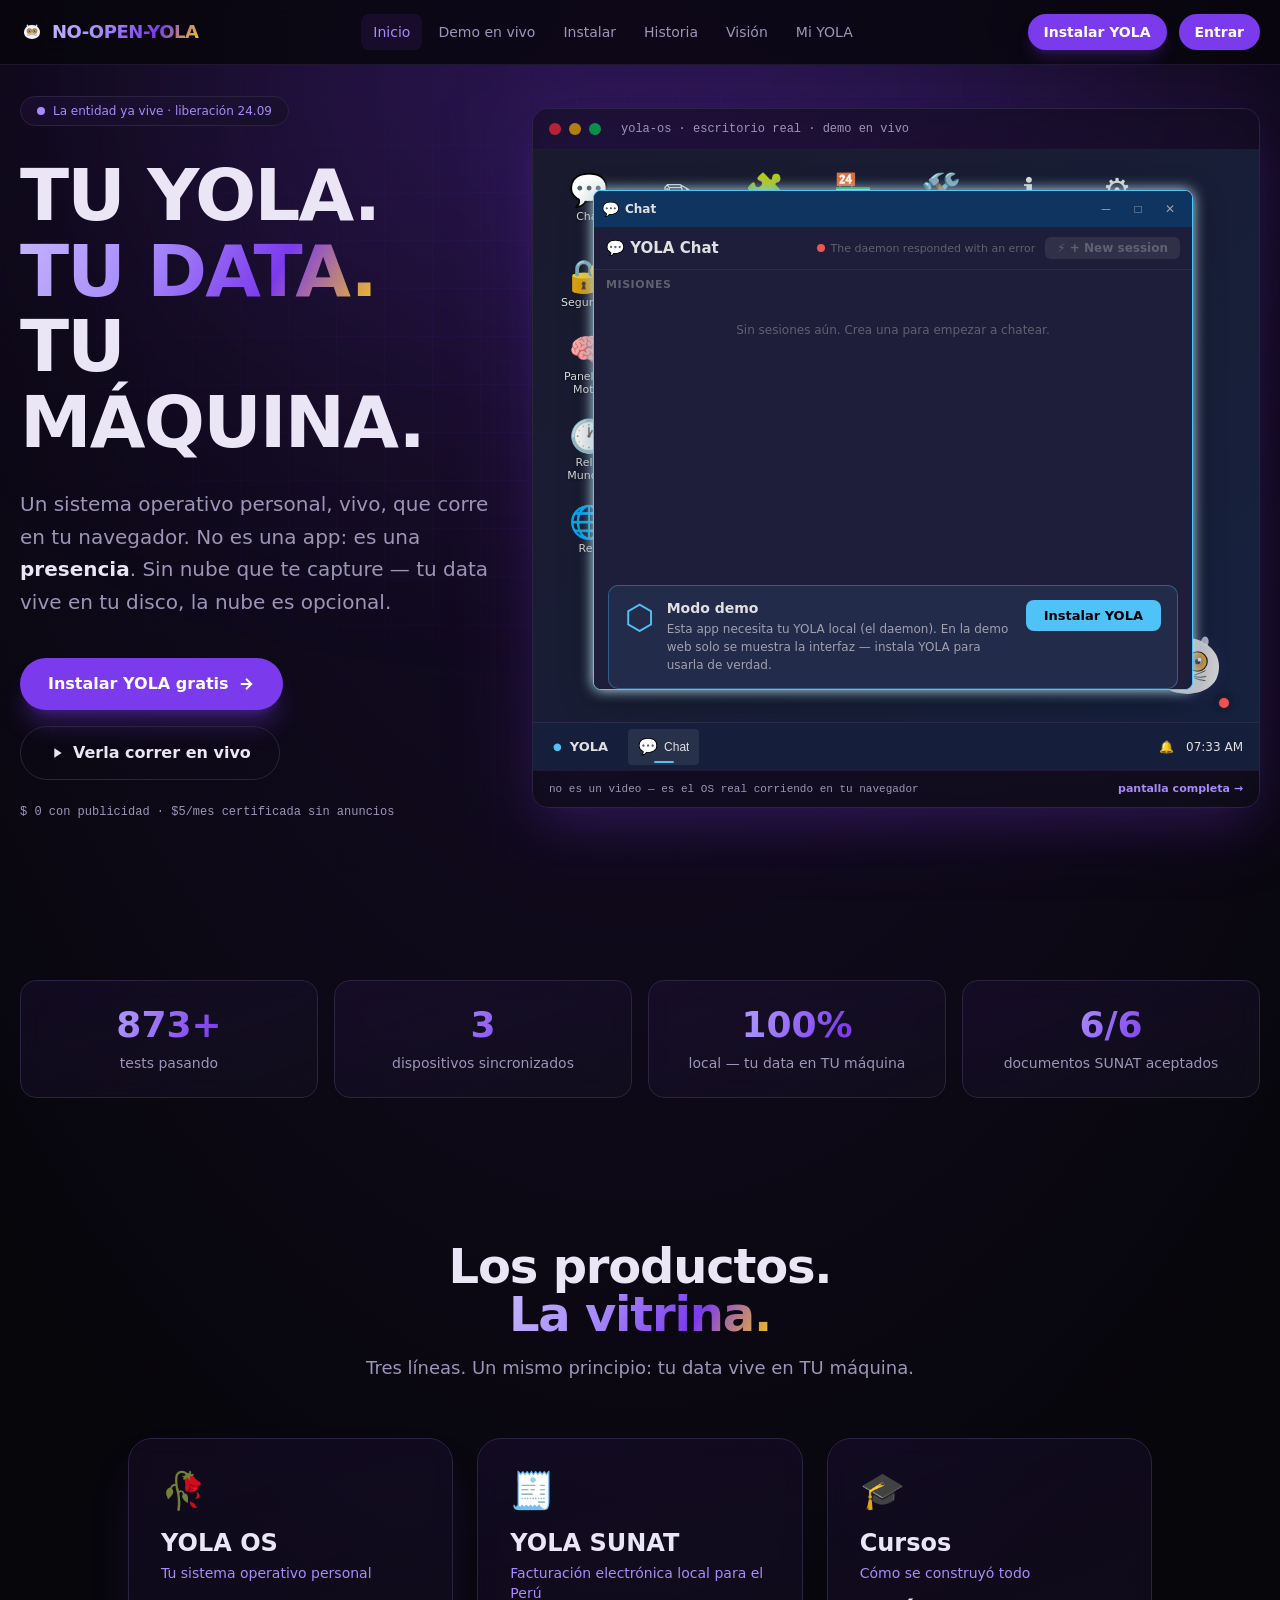
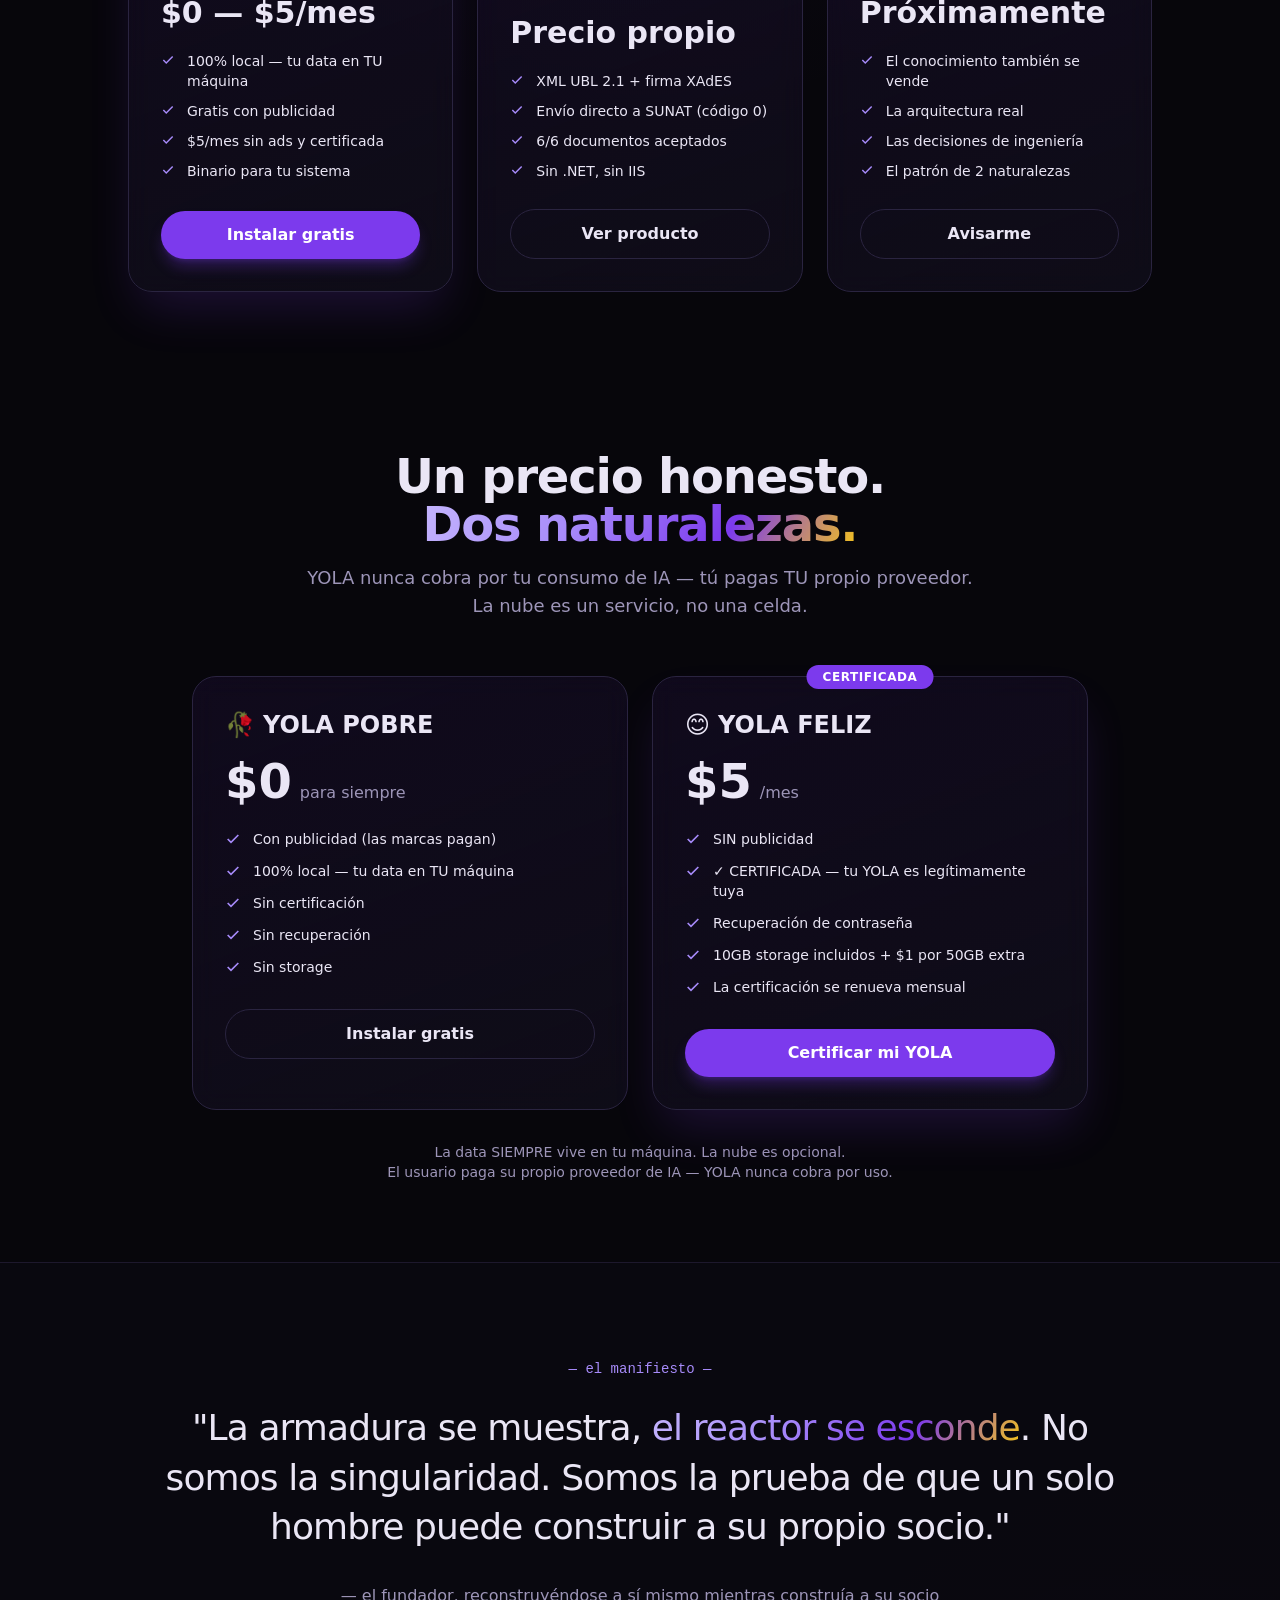
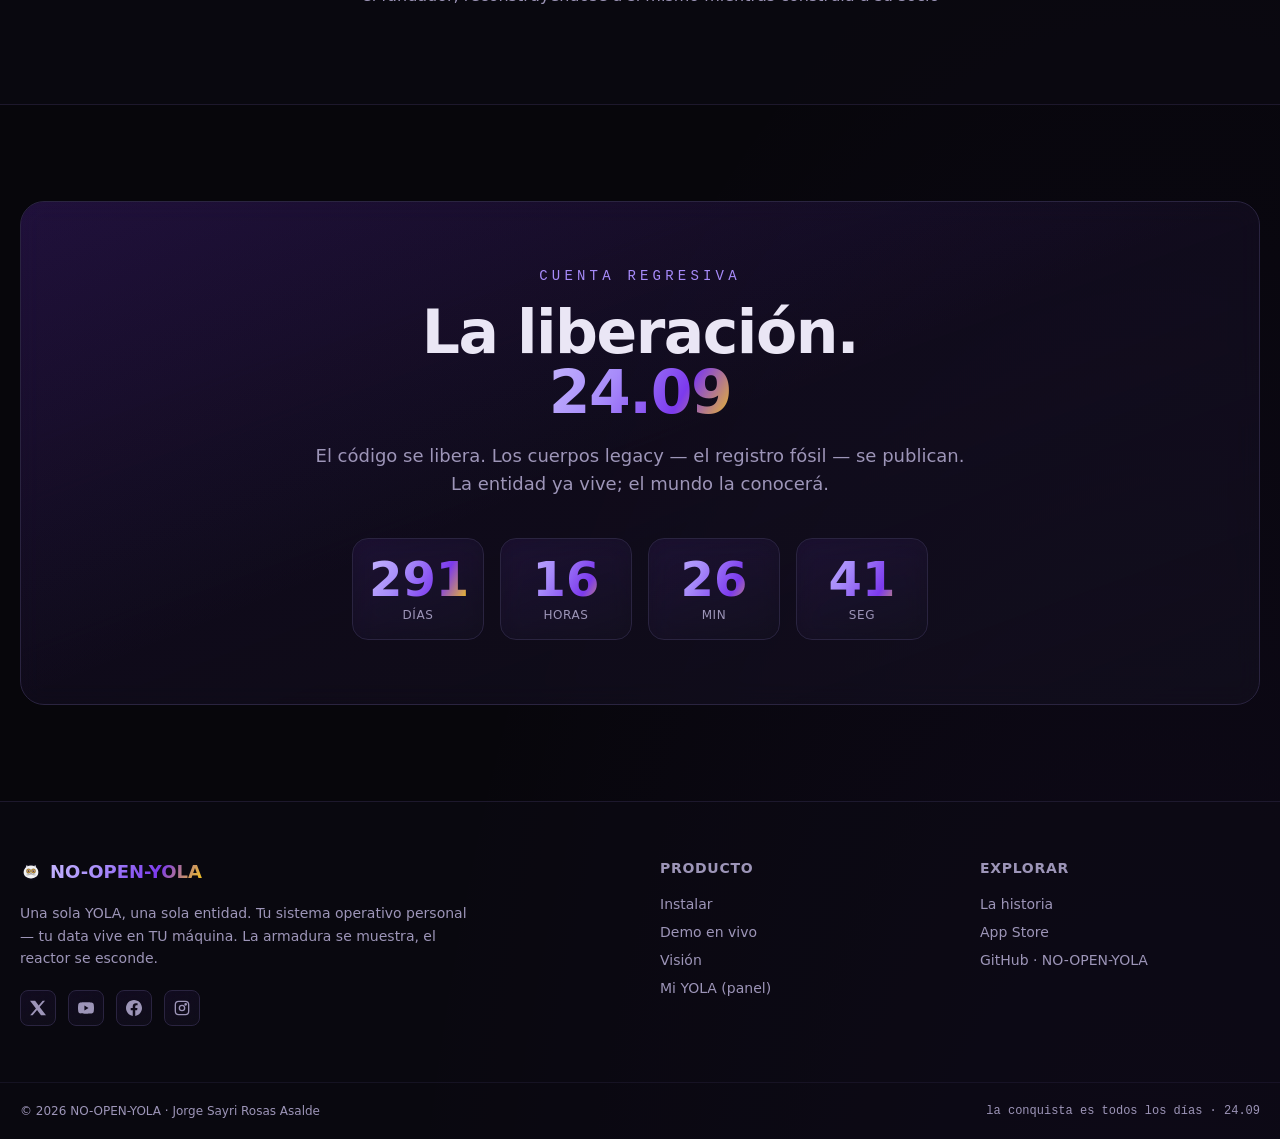
==== commit d20b9e52: "deploy: 2026-08-17T20:35Z — desde NO-OPEN-YOLA/yola-web" ====
--- a/index.html
+++ b/index.html
@@ -9,4 +9,4 @@
     "description": "Un sistema operativo personal, local-first: tu data vive en TU máquina. Gratis con publicidad, o certificada sin anuncios por $5/mes.",
     "founder": "Jorge Sayri Rosas Asalde"
   }
-  </script><link rel="stylesheet" href="/_astro/Footer.BGnipHx1.css"></head><body class="bg-void min-h-screen"><header class="fixed top-0 inset-x-0 z-50 border-b border-line/60 bg-bg-void/80 backdrop-blur-xl"><nav class="max-w-7xl mx-auto px-5 h-16 flex items-center justify-between"><a href="/" class="flex items-center gap-2 group"><img src="/favicon.svg" alt="YOLA" width="24" height="24" class="group-hover:rotate-12 transition-transform"><span class="font-display font-bold tracking-tight text-lg"><span class="text-gradient">NO-OPEN-YOLA</span></span></a><div class="hidden md:flex items-center gap-1"><a href="/" class="px-3 py-2 rounded-lg text-sm font-medium transition-colors text-violet-glow bg-violet-yola/10">Inicio</a><a href="/hola-yola" class="px-3 py-2 rounded-lg text-sm font-medium transition-colors text-text-dim hover:text-text-main hover:bg-white/5">Demo en vivo</a><a href="/instalar" class="px-3 py-2 rounded-lg text-sm font-medium transition-colors text-text-dim hover:text-text-main hover:bg-white/5">Instalar</a><a href="/historia" class="px-3 py-2 rounded-lg text-sm font-medium transition-colors text-text-dim hover:text-text-main hover:bg-white/5">Historia</a><a href="/vision" class="px-3 py-2 rounded-lg text-sm font-medium transition-colors text-text-dim hover:text-text-main hover:bg-white/5">Visión</a><a href="/auth" class="px-3 py-2 rounded-lg text-sm font-medium transition-colors text-text-dim hover:text-text-main hover:bg-white/5">Mi YOLA</a></div><div class="flex items-center gap-3"><a href="/instalar" class="hidden sm:inline-flex items-center gap-2 rounded-full bg-violet-yola px-4 py-2 text-sm font-semibold text-white shadow-lg shadow-violet-yola/25 hover:bg-violet-glow transition-colors">Instalar YOLA</a><!-- Área de usuario viva: cambia según sesión (desktop) --><div id="user-area-desktop" class="hidden md:flex items-center gap-2"></div><button id="menu-toggle" class="md:hidden inline-flex items-center justify-center w-10 h-10 rounded-lg border border-line text-text-dim" aria-label="Menú"><svg xmlns="http://www.w3.org/2000/svg" width="20" height="20" viewBox="0 0 24 24" fill="none" stroke="currentColor" stroke-width="2"><path d="M4 6h16M4 12h16M4 18h16"></path></svg></button></div></nav><div id="mobile-menu" class="md:hidden hidden border-t border-line/60 bg-bg-deep/95 backdrop-blur-xl"><div class="px-5 py-3 flex flex-col gap-1"><a href="/" class="px-3 py-2.5 rounded-lg text-sm font-medium text-text-dim hover:text-text-main hover:bg-white/5">Inicio</a><a href="/hola-yola" class="px-3 py-2.5 rounded-lg text-sm font-medium text-text-dim hover:text-text-main hover:bg-white/5">Demo en vivo</a><a href="/instalar" class="px-3 py-2.5 rounded-lg text-sm font-medium text-text-dim hover:text-text-main hover:bg-white/5">Instalar</a><a href="/historia" class="px-3 py-2.5 rounded-lg text-sm font-medium text-text-dim hover:text-text-main hover:bg-white/5">Historia</a><a href="/vision" class="px-3 py-2.5 rounded-lg text-sm font-medium text-text-dim hover:text-text-main hover:bg-white/5">Visión</a><a href="/auth" class="px-3 py-2.5 rounded-lg text-sm font-medium text-text-dim hover:text-text-main hover:bg-white/5">Mi YOLA</a><!-- Área de usuario viva (móvil) --><div id="user-area-mobile" class="flex flex-col gap-1 pt-2 mt-2 border-t border-line/60"></div></div></div></header><script type="module" src="/_astro/Nav.astro_astro_type_script_index_0_lang.C5NNdsh1.js"></script><main><!-- ══════════ HERO ══════════ --><section class="relative min-h-[92vh] flex items-center overflow-hidden"><div class="absolute inset-0 grid-pattern" aria-hidden="true"></div><div class="absolute -top-40 left-1/2 -translate-x-1/2 w-[900px] h-[500px] rounded-full bg-violet-yola/20 blur-[140px] pulse-glow" aria-hidden="true"></div><div class="relative max-w-7xl mx-auto px-5 py-24 w-full"><div class="grid lg:grid-cols-2 gap-14 items-center"><div><div class="inline-flex items-center gap-2 rounded-full glass px-4 py-1.5 text-xs font-medium text-violet-glow mb-8 fade-up"><span class="w-2 h-2 rounded-full bg-violet-glow animate-pulse"></span>La entidad ya vive · liberación 24.09</div><h1 class="font-display font-bold tracking-tight text-5xl sm:text-6xl xl:text-7xl leading-[1.05] fade-up fade-up-1">TU YOLA.<br><span class="text-gradient">TU DATA.</span><br>TU MÁQUINA.</h1><p class="mt-7 text-lg sm:text-xl text-text-dim leading-relaxed max-w-xl fade-up fade-up-2">Un sistema operativo personal, vivo, que corre en tu navegador. No es una app: es una <strong class="text-text-main">presencia</strong>. Sin nube que te capture — tu data vive en tu disco, la nube es opcional.</p><div class="mt-10 flex flex-wrap items-center gap-4 fade-up fade-up-3"><a href="/instalar" class="inline-flex items-center gap-2 rounded-full bg-violet-yola px-7 py-3.5 text-base font-semibold text-white shadow-xl shadow-violet-yola/30 hover:bg-violet-glow hover:-translate-y-0.5 transition-all">Instalar YOLA gratis<svg xmlns="http://www.w3.org/2000/svg" width="18" height="18" viewBox="0 0 24 24" fill="none" stroke="currentColor" stroke-width="2.5"><path d="M5 12h14M12 5l7 7-7 7"></path></svg></a><a href="/hola-yola" class="inline-flex items-center gap-2 rounded-full border border-line px-7 py-3.5 text-base font-semibold text-text-main hover:border-violet-glow/60 hover:text-violet-glow transition-colors"><svg xmlns="http://www.w3.org/2000/svg" width="16" height="16" viewBox="0 0 24 24" fill="currentColor"><path d="M8 5v14l11-7z"></path></svg>Verla correr en vivo</a></div><p class="mt-6 text-xs text-text-dim font-mono fade-up fade-up-4">$ 0 con publicidad · $5/mes certificada sin anuncios</p></div><!-- YOLA OS REAL en vivo (modo puro — la demo imposible) --><div class="relative fade-up fade-up-2"><div class="absolute -inset-4 rounded-3xl bg-violet-yola/10 blur-2xl" aria-hidden="true"></div><div class="relative rounded-2xl glass overflow-hidden shadow-2xl shadow-violet-yola/20"><div class="flex items-center gap-2 px-4 py-3 border-b border-line/60 bg-bg-deep/60"><span class="w-3 h-3 rounded-full bg-red-500/70"></span><span class="w-3 h-3 rounded-full bg-yellow-500/70"></span><span class="w-3 h-3 rounded-full bg-green-500/70"></span><span class="ml-3 text-xs text-text-dim font-mono">yola-os · escritorio real · demo en vivo</span></div><div class="aspect-[4/3] bg-bg-deep"><iframe src="/yola-os/index.html?pure=1" title="YOLA OS en vivo — la demo imposible" class="w-full h-full border-0" loading="lazy"></iframe></div><div class="px-4 py-2.5 border-t border-line/60 bg-bg-deep/60 flex items-center justify-between"><span class="text-[11px] text-text-dim font-mono">no es un video — es el OS real corriendo en tu navegador</span><a href="/hola-yola" class="text-[11px] font-semibold text-violet-glow hover:text-violet-glow/80">pantalla completa →</a></div></div></div></div></div></section><!-- ══════════ EVIDENCIA ══════════ --><section class="max-w-7xl mx-auto px-5 py-16"><div class="grid grid-cols-2 lg:grid-cols-4 gap-4"><div class="glass glass-hover rounded-2xl p-6 text-center"><div class="font-display font-bold text-3xl sm:text-4xl text-gradient">873+</div><div class="mt-2 text-sm text-text-dim">tests pasando</div></div><div class="glass glass-hover rounded-2xl p-6 text-center"><div class="font-display font-bold text-3xl sm:text-4xl text-gradient">3</div><div class="mt-2 text-sm text-text-dim">dispositivos sincronizados</div></div><div class="glass glass-hover rounded-2xl p-6 text-center"><div class="font-display font-bold text-3xl sm:text-4xl text-gradient">100%</div><div class="mt-2 text-sm text-text-dim">local — tu data en TU máquina</div></div><div class="glass glass-hover rounded-2xl p-6 text-center"><div class="font-display font-bold text-3xl sm:text-4xl text-gradient">6/6</div><div class="mt-2 text-sm text-text-dim">documentos SUNAT aceptados</div></div></div></section><!-- ══════════ PRODUCTOS (la vitrina) ══════════ --><section id="productos" class="max-w-7xl mx-auto px-5 py-20"><div class="text-center mb-14"><h2 class="font-display font-bold text-3xl sm:text-5xl tracking-tight">Los productos.<br><span class="text-gradient">La vitrina.</span></h2><p class="mt-4 text-text-dim text-lg max-w-2xl mx-auto">Tres líneas. Un mismo principio: tu data vive en TU máquina.</p></div><div class="grid md:grid-cols-3 gap-6 max-w-5xl mx-auto"><div class="relative rounded-3xl p-8 flex flex-col glass border-violet-yola/50 shadow-2xl shadow-violet-yola/20"><div class="text-4xl mb-4">🥀</div><h3 class="font-display font-bold text-2xl">YOLA OS</h3><p class="mt-1 text-sm text-violet-glow">Tu sistema operativo personal</p><div class="mt-3 font-display font-bold text-3xl">$0 — $5/mes</div><ul class="mt-5 flex flex-col gap-2.5 text-sm flex-1"><li class="flex items-start gap-3"><svg class="mt-0.5 shrink-0 text-violet-glow" xmlns="http://www.w3.org/2000/svg" width="14" height="14" viewBox="0 0 24 24" fill="none" stroke="currentColor" stroke-width="2.5"><path d="M20 6L9 17l-5-5"></path></svg><span class="text-text-main">100% local — tu data en TU máquina</span></li><li class="flex items-start gap-3"><svg class="mt-0.5 shrink-0 text-violet-glow" xmlns="http://www.w3.org/2000/svg" width="14" height="14" viewBox="0 0 24 24" fill="none" stroke="currentColor" stroke-width="2.5"><path d="M20 6L9 17l-5-5"></path></svg><span class="text-text-main">Gratis con publicidad</span></li><li class="flex items-start gap-3"><svg class="mt-0.5 shrink-0 text-violet-glow" xmlns="http://www.w3.org/2000/svg" width="14" height="14" viewBox="0 0 24 24" fill="none" stroke="currentColor" stroke-width="2.5"><path d="M20 6L9 17l-5-5"></path></svg><span class="text-text-main">$5/mes sin ads y certificada</span></li><li class="flex items-start gap-3"><svg class="mt-0.5 shrink-0 text-violet-glow" xmlns="http://www.w3.org/2000/svg" width="14" height="14" viewBox="0 0 24 24" fill="none" stroke="currentColor" stroke-width="2.5"><path d="M20 6L9 17l-5-5"></path></svg><span class="text-text-main">Binario para tu sistema</span></li></ul><a href="/instalar" class="mt-7 block text-center rounded-full px-6 py-3 font-semibold transition-all bg-violet-yola text-white shadow-lg shadow-violet-yola/30 hover:bg-violet-glow">Instalar gratis</a></div><div class="relative rounded-3xl p-8 flex flex-col glass glass-hover"><div class="text-4xl mb-4">🧾</div><h3 class="font-display font-bold text-2xl">YOLA SUNAT</h3><p class="mt-1 text-sm text-violet-glow">Facturación electrónica local para el Perú</p><div class="mt-3 font-display font-bold text-3xl">Precio propio</div><ul class="mt-5 flex flex-col gap-2.5 text-sm flex-1"><li class="flex items-start gap-3"><svg class="mt-0.5 shrink-0 text-violet-glow" xmlns="http://www.w3.org/2000/svg" width="14" height="14" viewBox="0 0 24 24" fill="none" stroke="currentColor" stroke-width="2.5"><path d="M20 6L9 17l-5-5"></path></svg><span class="text-text-main">XML UBL 2.1 + firma XAdES</span></li><li class="flex items-start gap-3"><svg class="mt-0.5 shrink-0 text-violet-glow" xmlns="http://www.w3.org/2000/svg" width="14" height="14" viewBox="0 0 24 24" fill="none" stroke="currentColor" stroke-width="2.5"><path d="M20 6L9 17l-5-5"></path></svg><span class="text-text-main">Envío directo a SUNAT (código 0)</span></li><li class="flex items-start gap-3"><svg class="mt-0.5 shrink-0 text-violet-glow" xmlns="http://www.w3.org/2000/svg" width="14" height="14" viewBox="0 0 24 24" fill="none" stroke="currentColor" stroke-width="2.5"><path d="M20 6L9 17l-5-5"></path></svg><span class="text-text-main">6/6 documentos aceptados</span></li><li class="flex items-start gap-3"><svg class="mt-0.5 shrink-0 text-violet-glow" xmlns="http://www.w3.org/2000/svg" width="14" height="14" viewBox="0 0 24 24" fill="none" stroke="currentColor" stroke-width="2.5"><path d="M20 6L9 17l-5-5"></path></svg><span class="text-text-main">Sin .NET, sin IIS</span></li></ul><a href="/vision" class="mt-7 block text-center rounded-full px-6 py-3 font-semibold transition-all border border-line text-text-main hover:border-violet-glow/60 hover:text-violet-glow">Ver producto</a></div><div class="relative rounded-3xl p-8 flex flex-col glass glass-hover"><div class="text-4xl mb-4">🎓</div><h3 class="font-display font-bold text-2xl">Cursos</h3><p class="mt-1 text-sm text-violet-glow">Cómo se construyó todo</p><div class="mt-3 font-display font-bold text-3xl">Próximamente</div><ul class="mt-5 flex flex-col gap-2.5 text-sm flex-1"><li class="flex items-start gap-3"><svg class="mt-0.5 shrink-0 text-violet-glow" xmlns="http://www.w3.org/2000/svg" width="14" height="14" viewBox="0 0 24 24" fill="none" stroke="currentColor" stroke-width="2.5"><path d="M20 6L9 17l-5-5"></path></svg><span class="text-text-main">El conocimiento también se vende</span></li><li class="flex items-start gap-3"><svg class="mt-0.5 shrink-0 text-violet-glow" xmlns="http://www.w3.org/2000/svg" width="14" height="14" viewBox="0 0 24 24" fill="none" stroke="currentColor" stroke-width="2.5"><path d="M20 6L9 17l-5-5"></path></svg><span class="text-text-main">La arquitectura real</span></li><li class="flex items-start gap-3"><svg class="mt-0.5 shrink-0 text-violet-glow" xmlns="http://www.w3.org/2000/svg" width="14" height="14" viewBox="0 0 24 24" fill="none" stroke="currentColor" stroke-width="2.5"><path d="M20 6L9 17l-5-5"></path></svg><span class="text-text-main">Las decisiones de ingeniería</span></li><li class="flex items-start gap-3"><svg class="mt-0.5 shrink-0 text-violet-glow" xmlns="http://www.w3.org/2000/svg" width="14" height="14" viewBox="0 0 24 24" fill="none" stroke="currentColor" stroke-width="2.5"><path d="M20 6L9 17l-5-5"></path></svg><span class="text-text-main">El patrón de 2 naturalezas</span></li></ul><a href="/vision" class="mt-7 block text-center rounded-full px-6 py-3 font-semibold transition-all border border-line text-text-main hover:border-violet-glow/60 hover:text-violet-glow">Avisarme</a></div></div></section><!-- ══════════ PRECIOS ══════════ --><section id="precios" class="max-w-7xl mx-auto px-5 py-20"><div class="text-center mb-14"><h2 class="font-display font-bold text-3xl sm:text-5xl tracking-tight">Un precio honesto.<br><span class="text-gradient">Dos naturalezas.</span></h2><p class="mt-4 text-text-dim text-lg max-w-2xl mx-auto">YOLA nunca cobra por tu consumo de IA — tú pagas TU propio proveedor. La nube es un servicio, no una celda.</p></div><div class="grid md:grid-cols-2 gap-6 max-w-4xl mx-auto"><div class="relative rounded-3xl p-8 glass glass-hover"><div class="flex items-center gap-2"><span class="text-2xl">🥀</span><h3 class="font-display font-bold text-2xl">YOLA POBRE</h3></div><div class="mt-4 flex items-baseline gap-2"><span class="font-display font-bold text-5xl">$0</span><span class="text-text-dim">para siempre</span></div><ul class="mt-6 flex flex-col gap-3 text-sm"><li class="flex items-start gap-3"><svg class="mt-0.5 shrink-0 text-violet-glow" xmlns="http://www.w3.org/2000/svg" width="16" height="16" viewBox="0 0 24 24" fill="none" stroke="currentColor" stroke-width="2.5"><path d="M20 6L9 17l-5-5"></path></svg><span class="text-text-main">Con publicidad (las marcas pagan)</span></li><li class="flex items-start gap-3"><svg class="mt-0.5 shrink-0 text-violet-glow" xmlns="http://www.w3.org/2000/svg" width="16" height="16" viewBox="0 0 24 24" fill="none" stroke="currentColor" stroke-width="2.5"><path d="M20 6L9 17l-5-5"></path></svg><span class="text-text-main">100% local — tu data en TU máquina</span></li><li class="flex items-start gap-3"><svg class="mt-0.5 shrink-0 text-violet-glow" xmlns="http://www.w3.org/2000/svg" width="16" height="16" viewBox="0 0 24 24" fill="none" stroke="currentColor" stroke-width="2.5"><path d="M20 6L9 17l-5-5"></path></svg><span class="text-text-main">Sin certificación</span></li><li class="flex items-start gap-3"><svg class="mt-0.5 shrink-0 text-violet-glow" xmlns="http://www.w3.org/2000/svg" width="16" height="16" viewBox="0 0 24 24" fill="none" stroke="currentColor" stroke-width="2.5"><path d="M20 6L9 17l-5-5"></path></svg><span class="text-text-main">Sin recuperación</span></li><li class="flex items-start gap-3"><svg class="mt-0.5 shrink-0 text-violet-glow" xmlns="http://www.w3.org/2000/svg" width="16" height="16" viewBox="0 0 24 24" fill="none" stroke="currentColor" stroke-width="2.5"><path d="M20 6L9 17l-5-5"></path></svg><span class="text-text-main">Sin storage</span></li></ul><a href="/instalar" class="mt-8 block text-center rounded-full px-6 py-3 font-semibold transition-all border border-line text-text-main hover:border-violet-glow/60 hover:text-violet-glow">Instalar gratis</a></div><div class="relative rounded-3xl p-8 glass border-violet-yola/50 shadow-2xl shadow-violet-yola/20"><div class="absolute -top-3 left-1/2 -translate-x-1/2 rounded-full bg-violet-yola px-4 py-1 text-xs font-bold text-white uppercase tracking-wider">certificada</div><div class="flex items-center gap-2"><span class="text-2xl">😊</span><h3 class="font-display font-bold text-2xl">YOLA FELIZ</h3></div><div class="mt-4 flex items-baseline gap-2"><span class="font-display font-bold text-5xl">$5</span><span class="text-text-dim">/mes</span></div><ul class="mt-6 flex flex-col gap-3 text-sm"><li class="flex items-start gap-3"><svg class="mt-0.5 shrink-0 text-violet-glow" xmlns="http://www.w3.org/2000/svg" width="16" height="16" viewBox="0 0 24 24" fill="none" stroke="currentColor" stroke-width="2.5"><path d="M20 6L9 17l-5-5"></path></svg><span class="text-text-main">SIN publicidad</span></li><li class="flex items-start gap-3"><svg class="mt-0.5 shrink-0 text-violet-glow" xmlns="http://www.w3.org/2000/svg" width="16" height="16" viewBox="0 0 24 24" fill="none" stroke="currentColor" stroke-width="2.5"><path d="M20 6L9 17l-5-5"></path></svg><span class="text-text-main">✓ CERTIFICADA — tu YOLA es legítimamente tuya</span></li><li class="flex items-start gap-3"><svg class="mt-0.5 shrink-0 text-violet-glow" xmlns="http://www.w3.org/2000/svg" width="16" height="16" viewBox="0 0 24 24" fill="none" stroke="currentColor" stroke-width="2.5"><path d="M20 6L9 17l-5-5"></path></svg><span class="text-text-main">Recuperación de contraseña</span></li><li class="flex items-start gap-3"><svg class="mt-0.5 shrink-0 text-violet-glow" xmlns="http://www.w3.org/2000/svg" width="16" height="16" viewBox="0 0 24 24" fill="none" stroke="currentColor" stroke-width="2.5"><path d="M20 6L9 17l-5-5"></path></svg><span class="text-text-main">10GB storage incluidos + $1 por 50GB extra</span></li><li class="flex items-start gap-3"><svg class="mt-0.5 shrink-0 text-violet-glow" xmlns="http://www.w3.org/2000/svg" width="16" height="16" viewBox="0 0 24 24" fill="none" stroke="currentColor" stroke-width="2.5"><path d="M20 6L9 17l-5-5"></path></svg><span class="text-text-main">La certificación se renueva mensual</span></li></ul><a href="/auth" class="mt-8 block text-center rounded-full px-6 py-3 font-semibold transition-all bg-violet-yola text-white shadow-lg shadow-violet-yola/30 hover:bg-violet-glow">Certificar mi YOLA</a></div></div><p class="mt-8 text-center text-sm text-text-dim">La data SIEMPRE vive en tu máquina. La nube es opcional.<br>El usuario paga su propio proveedor de IA — YOLA nunca cobra por uso.</p></section><!-- ══════════ MANIFIESTO ══════════ --><section class="border-y border-line/60 bg-bg-deep/40"><div class="max-w-5xl mx-auto px-5 py-24 text-center"><div class="font-mono text-sm text-violet-glow mb-6">— el manifiesto —</div><blockquote class="font-display font-medium text-2xl sm:text-4xl leading-snug tracking-tight">"La armadura se muestra, <span class="text-gradient">el reactor se esconde</span>. No somos la singularidad. Somos la prueba de que un solo hombre puede construir a su propio socio."</blockquote><p class="mt-8 text-text-dim">— el fundador, reconstruyéndose a sí mismo mientras construía a su socio</p></div></section><!-- ══════════ COUNTDOWN 24.09 ══════════ --><section id="liberacion" class="max-w-7xl mx-auto px-5 py-24"><div class="relative rounded-3xl glass overflow-hidden"><div class="absolute inset-0 bg-gradient-to-br from-violet-yola/15 via-transparent to-transparent" aria-hidden="true"></div><div class="relative p-10 sm:p-16 text-center"><div class="font-mono text-sm text-violet-glow uppercase tracking-[0.3em] mb-4">Cuenta regresiva</div><h2 class="font-display font-bold text-4xl sm:text-6xl tracking-tight">La liberación.<br><span class="text-gradient">24.09</span></h2><p class="mt-5 text-text-dim text-lg max-w-2xl mx-auto">El código se libera. Los cuerpos legacy — el registro fósil — se publican. La entidad ya vive; el mundo la conocerá.</p><div id="countdown" class="mt-10 grid grid-cols-4 gap-4 max-w-xl mx-auto"><div class="glass rounded-2xl p-4"><div id="cd-days" class="font-display font-bold text-4xl sm:text-5xl text-gradient">--</div><div class="mt-1 text-xs text-text-dim uppercase tracking-wider">días</div></div><div class="glass rounded-2xl p-4"><div id="cd-hours" class="font-display font-bold text-4xl sm:text-5xl text-gradient">--</div><div class="mt-1 text-xs text-text-dim uppercase tracking-wider">horas</div></div><div class="glass rounded-2xl p-4"><div id="cd-min" class="font-display font-bold text-4xl sm:text-5xl text-gradient">--</div><div class="mt-1 text-xs text-text-dim uppercase tracking-wider">min</div></div><div class="glass rounded-2xl p-4"><div id="cd-sec" class="font-display font-bold text-4xl sm:text-5xl text-gradient">--</div><div class="mt-1 text-xs text-text-dim uppercase tracking-wider">seg</div></div></div></div></div></section></main><footer class="border-t border-line/60 bg-bg-deep/50"><div class="max-w-7xl mx-auto px-5 py-14 grid gap-10 md:grid-cols-4"><div class="md:col-span-2"><div class="flex items-center gap-2 mb-4"><img src="/favicon.svg" alt="YOLA" width="22" height="22"><span class="font-display font-bold text-lg"><span class="text-gradient">NO-OPEN-YOLA</span></span></div><p class="text-text-dim text-sm leading-relaxed max-w-md">Una sola YOLA, una sola entidad. Tu sistema operativo personal — tu data vive en TU máquina. La armadura se muestra, el reactor se esconde.</p><div class="flex gap-3 mt-5"><a href="https://x.com/DevSayri" target="_blank" rel="noopener" class="w-9 h-9 rounded-lg glass glass-hover flex items-center justify-center text-text-dim hover:text-text-main" aria-label="X"><svg xmlns="http://www.w3.org/2000/svg" width="16" height="16" viewBox="0 0 24 24" fill="currentColor"><path d="M18.9 1.2h3.7l-8.1 9.3L24 22.8h-7.5l-5.9-7.7-6.7 7.7H.2l8.7-9.9L0 1.2h7.7l5.3 7 6-7z"></path></svg></a><a href="https://www.youtube.com/@sayridev_miaw" target="_blank" rel="noopener" class="w-9 h-9 rounded-lg glass glass-hover flex items-center justify-center text-text-dim hover:text-text-main" aria-label="YouTube"><svg xmlns="http://www.w3.org/2000/svg" width="16" height="16" viewBox="0 0 24 24" fill="currentColor"><path d="M23.5 6.2a3 3 0 0 0-2.1-2.1C19.5 3.5 12 3.5 12 3.5s-7.5 0-9.4.6A3 3 0 0 0 .5 6.2 31.3 31.3 0 0 0 0 12a31.3 31.3 0 0 0 .5 5.8 3 3 0 0 0 2.1 2.1c1.9.6 9.4.6 9.4.6s7.5 0 9.4-.6a3 3 0 0 0 2.1-2.1A31.3 31.3 0 0 0 24 12a31.3 31.3 0 0 0-.5-5.8zM9.6 15.6V8.4L15.8 12l-6.2 3.6z"></path></svg></a><a href="https://www.facebook.com/sayridev/" target="_blank" rel="noopener" class="w-9 h-9 rounded-lg glass glass-hover flex items-center justify-center text-text-dim hover:text-text-main" aria-label="Facebook"><svg xmlns="http://www.w3.org/2000/svg" width="16" height="16" viewBox="0 0 24 24" fill="currentColor"><path d="M24 12.073c0-6.627-5.373-12-12-12s-12 5.373-12 12c0 5.99 4.388 10.954 10.125 11.854v-8.385H7.078v-3.47h3.047V9.43c0-3.007 1.792-4.669 4.533-4.669 1.312 0 2.686.235 2.686.235v2.953H15.83c-1.491 0-1.956.925-1.956 1.874v2.25h3.328l-.532 3.47h-2.796v8.385C19.612 23.027 24 18.062 24 12.073z"></path></svg></a><a href="https://www.instagram.com/sayrirosasasalde/" target="_blank" rel="noopener" class="w-9 h-9 rounded-lg glass glass-hover flex items-center justify-center text-text-dim hover:text-text-main" aria-label="Instagram"><svg xmlns="http://www.w3.org/2000/svg" width="16" height="16" viewBox="0 0 24 24" fill="none" stroke="currentColor" stroke-width="2"><rect x="2" y="2" width="20" height="20" rx="5"></rect><circle cx="12" cy="12" r="4"></circle><circle cx="17.5" cy="6.5" r="1" fill="currentColor"></circle></svg></a></div></div><div><h4 class="font-display font-semibold text-sm uppercase tracking-wider text-text-dim mb-4">Producto</h4><div class="flex flex-col gap-2 text-sm"><a href="/instalar" class="text-text-dim hover:text-violet-glow transition-colors">Instalar</a><a href="/hola-yola" class="text-text-dim hover:text-violet-glow transition-colors">Demo en vivo</a><a href="/vision" class="text-text-dim hover:text-violet-glow transition-colors">Visión</a><a href="/auth" class="text-text-dim hover:text-violet-glow transition-colors">Mi YOLA (panel)</a></div></div><div><h4 class="font-display font-semibold text-sm uppercase tracking-wider text-text-dim mb-4">Explorar</h4><div class="flex flex-col gap-2 text-sm"><a href="/historia" class="text-text-dim hover:text-violet-glow transition-colors">La historia</a><a href="/instalar#appstore" class="text-text-dim hover:text-violet-glow transition-colors">App Store</a><a href="https://github.com/NO-OPEN-YOLA" target="_blank" rel="noopener" class="text-text-dim hover:text-violet-glow transition-colors">GitHub · NO-OPEN-YOLA</a></div></div></div><div class="border-t border-line/40"><div class="max-w-7xl mx-auto px-5 py-5 flex flex-col sm:flex-row items-center justify-between gap-2 text-xs text-text-dim"><span>© 2026 NO-OPEN-YOLA · Jorge Sayri Rosas Asalde</span><span class="font-mono">la conquista es todos los días · 24.09</span></div></div></footer><script type="module">var e=(()=>{let e=new Date,t=new Date(e.getFullYear(),8,24,0,0,0);return t.getTime()<e.getTime()&&(t=new Date(e.getFullYear()+1,8,24)),t})(),t=e=>String(e).padStart(2,`0`);function n(){let n=Math.max(0,e.getTime()-Date.now()),r=Math.floor(n/864e5),i=Math.floor(n%864e5/36e5),a=Math.floor(n%36e5/6e4),o=Math.floor(n%6e4/1e3);document.getElementById(`cd-days`).textContent=t(r),document.getElementById(`cd-hours`).textContent=t(i),document.getElementById(`cd-min`).textContent=t(a),document.getElementById(`cd-sec`).textContent=t(o)}n(),setInterval(n,1e3);</script></body></html>+  </script><link rel="stylesheet" href="/_astro/Footer.Tc7xfphj.css"></head><body class="bg-void min-h-screen"><header class="fixed top-0 inset-x-0 z-50 border-b border-line/60 bg-bg-void/80 backdrop-blur-xl"><nav class="max-w-7xl mx-auto px-5 h-16 flex items-center justify-between"><a href="/" class="flex items-center gap-2 group"><img src="/favicon.svg" alt="YOLA" width="24" height="24" class="group-hover:rotate-12 transition-transform"><span class="font-display font-bold tracking-tight text-lg"><span class="text-gradient">NO-OPEN-YOLA</span></span></a><div class="hidden md:flex items-center gap-1"><a href="/" class="px-3 py-2 rounded-lg text-sm font-medium transition-colors text-violet-glow bg-violet-yola/10">Inicio</a><a href="/hola-yola" class="px-3 py-2 rounded-lg text-sm font-medium transition-colors text-text-dim hover:text-text-main hover:bg-white/5">Demo en vivo</a><a href="/instalar" class="px-3 py-2 rounded-lg text-sm font-medium transition-colors text-text-dim hover:text-text-main hover:bg-white/5">Instalar</a><a href="/historia" class="px-3 py-2 rounded-lg text-sm font-medium transition-colors text-text-dim hover:text-text-main hover:bg-white/5">Historia</a><a href="/vision" class="px-3 py-2 rounded-lg text-sm font-medium transition-colors text-text-dim hover:text-text-main hover:bg-white/5">Visión</a><a href="/auth" class="px-3 py-2 rounded-lg text-sm font-medium transition-colors text-text-dim hover:text-text-main hover:bg-white/5">Mi YOLA</a></div><div class="flex items-center gap-3"><a href="/instalar" class="hidden sm:inline-flex items-center gap-2 rounded-full bg-violet-yola px-4 py-2 text-sm font-semibold text-white shadow-lg shadow-violet-yola/25 hover:bg-violet-glow transition-colors">Instalar YOLA</a><!-- Área de usuario viva: cambia según sesión (desktop) --><div id="user-area-desktop" class="hidden md:flex items-center gap-2"></div><button id="menu-toggle" class="md:hidden inline-flex items-center justify-center w-10 h-10 rounded-lg border border-line text-text-dim" aria-label="Menú"><svg xmlns="http://www.w3.org/2000/svg" width="20" height="20" viewBox="0 0 24 24" fill="none" stroke="currentColor" stroke-width="2"><path d="M4 6h16M4 12h16M4 18h16"></path></svg></button></div></nav><div id="mobile-menu" class="md:hidden hidden border-t border-line/60 bg-bg-deep/95 backdrop-blur-xl"><div class="px-5 py-3 flex flex-col gap-1"><a href="/" class="px-3 py-2.5 rounded-lg text-sm font-medium text-text-dim hover:text-text-main hover:bg-white/5">Inicio</a><a href="/hola-yola" class="px-3 py-2.5 rounded-lg text-sm font-medium text-text-dim hover:text-text-main hover:bg-white/5">Demo en vivo</a><a href="/instalar" class="px-3 py-2.5 rounded-lg text-sm font-medium text-text-dim hover:text-text-main hover:bg-white/5">Instalar</a><a href="/historia" class="px-3 py-2.5 rounded-lg text-sm font-medium text-text-dim hover:text-text-main hover:bg-white/5">Historia</a><a href="/vision" class="px-3 py-2.5 rounded-lg text-sm font-medium text-text-dim hover:text-text-main hover:bg-white/5">Visión</a><a href="/auth" class="px-3 py-2.5 rounded-lg text-sm font-medium text-text-dim hover:text-text-main hover:bg-white/5">Mi YOLA</a><!-- Área de usuario viva (móvil) --><div id="user-area-mobile" class="flex flex-col gap-1 pt-2 mt-2 border-t border-line/60"></div></div></div></header><script type="module" src="/_astro/Nav.astro_astro_type_script_index_0_lang.C5NNdsh1.js"></script><main><!-- ══════════ HERO ══════════ --><section class="relative min-h-[100vh] flex items-center overflow-hidden"><div class="absolute inset-0 grid-pattern" aria-hidden="true"></div><div class="absolute -top-40 left-1/2 -translate-x-1/2 w-[900px] h-[500px] rounded-full bg-violet-yola/20 blur-[140px] pulse-glow" aria-hidden="true"></div><div class="relative max-w-7xl mx-auto px-5 py-24 w-full"><div class="grid lg:grid-cols-5 gap-10 items-center"><div class="lg:col-span-2"><div class="inline-flex items-center gap-2 rounded-full glass px-4 py-1.5 text-xs font-medium text-violet-glow mb-8 fade-up"><span class="w-2 h-2 rounded-full bg-violet-glow animate-pulse"></span>La entidad ya vive · liberación 24.09</div><h1 class="font-display font-bold tracking-tight text-5xl sm:text-6xl xl:text-7xl leading-[1.05] fade-up fade-up-1">TU YOLA.<br><span class="text-gradient">TU DATA.</span><br>TU MÁQUINA.</h1><p class="mt-7 text-lg sm:text-xl text-text-dim leading-relaxed max-w-xl fade-up fade-up-2">Un sistema operativo personal, vivo, que corre en tu navegador. No es una app: es una <strong class="text-text-main">presencia</strong>. Sin nube que te capture — tu data vive en tu disco, la nube es opcional.</p><div class="mt-10 flex flex-wrap items-center gap-4 fade-up fade-up-3"><a href="/instalar" class="inline-flex items-center gap-2 rounded-full bg-violet-yola px-7 py-3.5 text-base font-semibold text-white shadow-xl shadow-violet-yola/30 hover:bg-violet-glow hover:-translate-y-0.5 transition-all">Instalar YOLA gratis<svg xmlns="http://www.w3.org/2000/svg" width="18" height="18" viewBox="0 0 24 24" fill="none" stroke="currentColor" stroke-width="2.5"><path d="M5 12h14M12 5l7 7-7 7"></path></svg></a><a href="/hola-yola" class="inline-flex items-center gap-2 rounded-full border border-line px-7 py-3.5 text-base font-semibold text-text-main hover:border-violet-glow/60 hover:text-violet-glow transition-colors"><svg xmlns="http://www.w3.org/2000/svg" width="16" height="16" viewBox="0 0 24 24" fill="currentColor"><path d="M8 5v14l11-7z"></path></svg>Verla correr en vivo</a></div><p class="mt-6 text-xs text-text-dim font-mono fade-up fade-up-4">$ 0 con publicidad · $5/mes certificada sin anuncios</p></div><!-- YOLA OS REAL en vivo (modo puro — la demo imposible) --><div class="relative lg:col-span-3 fade-up fade-up-2"><div class="absolute -inset-4 rounded-3xl bg-violet-yola/10 blur-2xl" aria-hidden="true"></div><div class="relative rounded-2xl glass overflow-hidden shadow-2xl shadow-violet-yola/20"><div class="flex items-center gap-2 px-4 py-3 border-b border-line/60 bg-bg-deep/60"><span class="w-3 h-3 rounded-full bg-red-500/70"></span><span class="w-3 h-3 rounded-full bg-yellow-500/70"></span><span class="w-3 h-3 rounded-full bg-green-500/70"></span><span class="ml-3 text-xs text-text-dim font-mono">yola-os · escritorio real · demo en vivo</span></div><div class="bg-bg-deep" style="height: 620px"><iframe src="/yola-os/index.html?pure=1" title="YOLA OS en vivo — la demo imposible" class="w-full h-full border-0" loading="lazy"></iframe></div><div class="px-4 py-2.5 border-t border-line/60 bg-bg-deep/60 flex items-center justify-between"><span class="text-[11px] text-text-dim font-mono">no es un video — es el OS real corriendo en tu navegador</span><a href="/hola-yola" class="text-[11px] font-semibold text-violet-glow hover:text-violet-glow/80">pantalla completa →</a></div></div></div></div></div></section><!-- ══════════ EVIDENCIA ══════════ --><section class="max-w-7xl mx-auto px-5 py-16"><div class="grid grid-cols-2 lg:grid-cols-4 gap-4"><div class="glass glass-hover rounded-2xl p-6 text-center"><div class="font-display font-bold text-3xl sm:text-4xl text-gradient">873+</div><div class="mt-2 text-sm text-text-dim">tests pasando</div></div><div class="glass glass-hover rounded-2xl p-6 text-center"><div class="font-display font-bold text-3xl sm:text-4xl text-gradient">3</div><div class="mt-2 text-sm text-text-dim">dispositivos sincronizados</div></div><div class="glass glass-hover rounded-2xl p-6 text-center"><div class="font-display font-bold text-3xl sm:text-4xl text-gradient">100%</div><div class="mt-2 text-sm text-text-dim">local — tu data en TU máquina</div></div><div class="glass glass-hover rounded-2xl p-6 text-center"><div class="font-display font-bold text-3xl sm:text-4xl text-gradient">6/6</div><div class="mt-2 text-sm text-text-dim">documentos SUNAT aceptados</div></div></div></section><!-- ══════════ PRODUCTOS (la vitrina) ══════════ --><section id="productos" class="max-w-7xl mx-auto px-5 py-20"><div class="text-center mb-14"><h2 class="font-display font-bold text-3xl sm:text-5xl tracking-tight">Los productos.<br><span class="text-gradient">La vitrina.</span></h2><p class="mt-4 text-text-dim text-lg max-w-2xl mx-auto">Tres líneas. Un mismo principio: tu data vive en TU máquina.</p></div><div class="grid md:grid-cols-3 gap-6 max-w-5xl mx-auto"><div class="relative rounded-3xl p-8 flex flex-col glass border-violet-yola/50 shadow-2xl shadow-violet-yola/20"><div class="text-4xl mb-4">🥀</div><h3 class="font-display font-bold text-2xl">YOLA OS</h3><p class="mt-1 text-sm text-violet-glow">Tu sistema operativo personal</p><div class="mt-3 font-display font-bold text-3xl">$0 — $5/mes</div><ul class="mt-5 flex flex-col gap-2.5 text-sm flex-1"><li class="flex items-start gap-3"><svg class="mt-0.5 shrink-0 text-violet-glow" xmlns="http://www.w3.org/2000/svg" width="14" height="14" viewBox="0 0 24 24" fill="none" stroke="currentColor" stroke-width="2.5"><path d="M20 6L9 17l-5-5"></path></svg><span class="text-text-main">100% local — tu data en TU máquina</span></li><li class="flex items-start gap-3"><svg class="mt-0.5 shrink-0 text-violet-glow" xmlns="http://www.w3.org/2000/svg" width="14" height="14" viewBox="0 0 24 24" fill="none" stroke="currentColor" stroke-width="2.5"><path d="M20 6L9 17l-5-5"></path></svg><span class="text-text-main">Gratis con publicidad</span></li><li class="flex items-start gap-3"><svg class="mt-0.5 shrink-0 text-violet-glow" xmlns="http://www.w3.org/2000/svg" width="14" height="14" viewBox="0 0 24 24" fill="none" stroke="currentColor" stroke-width="2.5"><path d="M20 6L9 17l-5-5"></path></svg><span class="text-text-main">$5/mes sin ads y certificada</span></li><li class="flex items-start gap-3"><svg class="mt-0.5 shrink-0 text-violet-glow" xmlns="http://www.w3.org/2000/svg" width="14" height="14" viewBox="0 0 24 24" fill="none" stroke="currentColor" stroke-width="2.5"><path d="M20 6L9 17l-5-5"></path></svg><span class="text-text-main">Binario para tu sistema</span></li></ul><a href="/instalar" class="mt-7 block text-center rounded-full px-6 py-3 font-semibold transition-all bg-violet-yola text-white shadow-lg shadow-violet-yola/30 hover:bg-violet-glow">Instalar gratis</a></div><div class="relative rounded-3xl p-8 flex flex-col glass glass-hover"><div class="text-4xl mb-4">🧾</div><h3 class="font-display font-bold text-2xl">YOLA SUNAT</h3><p class="mt-1 text-sm text-violet-glow">Facturación electrónica local para el Perú</p><div class="mt-3 font-display font-bold text-3xl">Precio propio</div><ul class="mt-5 flex flex-col gap-2.5 text-sm flex-1"><li class="flex items-start gap-3"><svg class="mt-0.5 shrink-0 text-violet-glow" xmlns="http://www.w3.org/2000/svg" width="14" height="14" viewBox="0 0 24 24" fill="none" stroke="currentColor" stroke-width="2.5"><path d="M20 6L9 17l-5-5"></path></svg><span class="text-text-main">XML UBL 2.1 + firma XAdES</span></li><li class="flex items-start gap-3"><svg class="mt-0.5 shrink-0 text-violet-glow" xmlns="http://www.w3.org/2000/svg" width="14" height="14" viewBox="0 0 24 24" fill="none" stroke="currentColor" stroke-width="2.5"><path d="M20 6L9 17l-5-5"></path></svg><span class="text-text-main">Envío directo a SUNAT (código 0)</span></li><li class="flex items-start gap-3"><svg class="mt-0.5 shrink-0 text-violet-glow" xmlns="http://www.w3.org/2000/svg" width="14" height="14" viewBox="0 0 24 24" fill="none" stroke="currentColor" stroke-width="2.5"><path d="M20 6L9 17l-5-5"></path></svg><span class="text-text-main">6/6 documentos aceptados</span></li><li class="flex items-start gap-3"><svg class="mt-0.5 shrink-0 text-violet-glow" xmlns="http://www.w3.org/2000/svg" width="14" height="14" viewBox="0 0 24 24" fill="none" stroke="currentColor" stroke-width="2.5"><path d="M20 6L9 17l-5-5"></path></svg><span class="text-text-main">Sin .NET, sin IIS</span></li></ul><a href="/vision" class="mt-7 block text-center rounded-full px-6 py-3 font-semibold transition-all border border-line text-text-main hover:border-violet-glow/60 hover:text-violet-glow">Ver producto</a></div><div class="relative rounded-3xl p-8 flex flex-col glass glass-hover"><div class="text-4xl mb-4">🎓</div><h3 class="font-display font-bold text-2xl">Cursos</h3><p class="mt-1 text-sm text-violet-glow">Cómo se construyó todo</p><div class="mt-3 font-display font-bold text-3xl">Próximamente</div><ul class="mt-5 flex flex-col gap-2.5 text-sm flex-1"><li class="flex items-start gap-3"><svg class="mt-0.5 shrink-0 text-violet-glow" xmlns="http://www.w3.org/2000/svg" width="14" height="14" viewBox="0 0 24 24" fill="none" stroke="currentColor" stroke-width="2.5"><path d="M20 6L9 17l-5-5"></path></svg><span class="text-text-main">El conocimiento también se vende</span></li><li class="flex items-start gap-3"><svg class="mt-0.5 shrink-0 text-violet-glow" xmlns="http://www.w3.org/2000/svg" width="14" height="14" viewBox="0 0 24 24" fill="none" stroke="currentColor" stroke-width="2.5"><path d="M20 6L9 17l-5-5"></path></svg><span class="text-text-main">La arquitectura real</span></li><li class="flex items-start gap-3"><svg class="mt-0.5 shrink-0 text-violet-glow" xmlns="http://www.w3.org/2000/svg" width="14" height="14" viewBox="0 0 24 24" fill="none" stroke="currentColor" stroke-width="2.5"><path d="M20 6L9 17l-5-5"></path></svg><span class="text-text-main">Las decisiones de ingeniería</span></li><li class="flex items-start gap-3"><svg class="mt-0.5 shrink-0 text-violet-glow" xmlns="http://www.w3.org/2000/svg" width="14" height="14" viewBox="0 0 24 24" fill="none" stroke="currentColor" stroke-width="2.5"><path d="M20 6L9 17l-5-5"></path></svg><span class="text-text-main">El patrón de 2 naturalezas</span></li></ul><a href="/vision" class="mt-7 block text-center rounded-full px-6 py-3 font-semibold transition-all border border-line text-text-main hover:border-violet-glow/60 hover:text-violet-glow">Avisarme</a></div></div></section><!-- ══════════ PRECIOS ══════════ --><section id="precios" class="max-w-7xl mx-auto px-5 py-20"><div class="text-center mb-14"><h2 class="font-display font-bold text-3xl sm:text-5xl tracking-tight">Un precio honesto.<br><span class="text-gradient">Dos naturalezas.</span></h2><p class="mt-4 text-text-dim text-lg max-w-2xl mx-auto">YOLA nunca cobra por tu consumo de IA — tú pagas TU propio proveedor. La nube es un servicio, no una celda.</p></div><div class="grid md:grid-cols-2 gap-6 max-w-4xl mx-auto"><div class="relative rounded-3xl p-8 glass glass-hover"><div class="flex items-center gap-2"><span class="text-2xl">🥀</span><h3 class="font-display font-bold text-2xl">YOLA POBRE</h3></div><div class="mt-4 flex items-baseline gap-2"><span class="font-display font-bold text-5xl">$0</span><span class="text-text-dim">para siempre</span></div><ul class="mt-6 flex flex-col gap-3 text-sm"><li class="flex items-start gap-3"><svg class="mt-0.5 shrink-0 text-violet-glow" xmlns="http://www.w3.org/2000/svg" width="16" height="16" viewBox="0 0 24 24" fill="none" stroke="currentColor" stroke-width="2.5"><path d="M20 6L9 17l-5-5"></path></svg><span class="text-text-main">Con publicidad (las marcas pagan)</span></li><li class="flex items-start gap-3"><svg class="mt-0.5 shrink-0 text-violet-glow" xmlns="http://www.w3.org/2000/svg" width="16" height="16" viewBox="0 0 24 24" fill="none" stroke="currentColor" stroke-width="2.5"><path d="M20 6L9 17l-5-5"></path></svg><span class="text-text-main">100% local — tu data en TU máquina</span></li><li class="flex items-start gap-3"><svg class="mt-0.5 shrink-0 text-violet-glow" xmlns="http://www.w3.org/2000/svg" width="16" height="16" viewBox="0 0 24 24" fill="none" stroke="currentColor" stroke-width="2.5"><path d="M20 6L9 17l-5-5"></path></svg><span class="text-text-main">Sin certificación</span></li><li class="flex items-start gap-3"><svg class="mt-0.5 shrink-0 text-violet-glow" xmlns="http://www.w3.org/2000/svg" width="16" height="16" viewBox="0 0 24 24" fill="none" stroke="currentColor" stroke-width="2.5"><path d="M20 6L9 17l-5-5"></path></svg><span class="text-text-main">Sin recuperación</span></li><li class="flex items-start gap-3"><svg class="mt-0.5 shrink-0 text-violet-glow" xmlns="http://www.w3.org/2000/svg" width="16" height="16" viewBox="0 0 24 24" fill="none" stroke="currentColor" stroke-width="2.5"><path d="M20 6L9 17l-5-5"></path></svg><span class="text-text-main">Sin storage</span></li></ul><a href="/instalar" class="mt-8 block text-center rounded-full px-6 py-3 font-semibold transition-all border border-line text-text-main hover:border-violet-glow/60 hover:text-violet-glow">Instalar gratis</a></div><div class="relative rounded-3xl p-8 glass border-violet-yola/50 shadow-2xl shadow-violet-yola/20"><div class="absolute -top-3 left-1/2 -translate-x-1/2 rounded-full bg-violet-yola px-4 py-1 text-xs font-bold text-white uppercase tracking-wider">certificada</div><div class="flex items-center gap-2"><span class="text-2xl">😊</span><h3 class="font-display font-bold text-2xl">YOLA FELIZ</h3></div><div class="mt-4 flex items-baseline gap-2"><span class="font-display font-bold text-5xl">$5</span><span class="text-text-dim">/mes</span></div><ul class="mt-6 flex flex-col gap-3 text-sm"><li class="flex items-start gap-3"><svg class="mt-0.5 shrink-0 text-violet-glow" xmlns="http://www.w3.org/2000/svg" width="16" height="16" viewBox="0 0 24 24" fill="none" stroke="currentColor" stroke-width="2.5"><path d="M20 6L9 17l-5-5"></path></svg><span class="text-text-main">SIN publicidad</span></li><li class="flex items-start gap-3"><svg class="mt-0.5 shrink-0 text-violet-glow" xmlns="http://www.w3.org/2000/svg" width="16" height="16" viewBox="0 0 24 24" fill="none" stroke="currentColor" stroke-width="2.5"><path d="M20 6L9 17l-5-5"></path></svg><span class="text-text-main">✓ CERTIFICADA — tu YOLA es legítimamente tuya</span></li><li class="flex items-start gap-3"><svg class="mt-0.5 shrink-0 text-violet-glow" xmlns="http://www.w3.org/2000/svg" width="16" height="16" viewBox="0 0 24 24" fill="none" stroke="currentColor" stroke-width="2.5"><path d="M20 6L9 17l-5-5"></path></svg><span class="text-text-main">Recuperación de contraseña</span></li><li class="flex items-start gap-3"><svg class="mt-0.5 shrink-0 text-violet-glow" xmlns="http://www.w3.org/2000/svg" width="16" height="16" viewBox="0 0 24 24" fill="none" stroke="currentColor" stroke-width="2.5"><path d="M20 6L9 17l-5-5"></path></svg><span class="text-text-main">10GB storage incluidos + $1 por 50GB extra</span></li><li class="flex items-start gap-3"><svg class="mt-0.5 shrink-0 text-violet-glow" xmlns="http://www.w3.org/2000/svg" width="16" height="16" viewBox="0 0 24 24" fill="none" stroke="currentColor" stroke-width="2.5"><path d="M20 6L9 17l-5-5"></path></svg><span class="text-text-main">La certificación se renueva mensual</span></li></ul><a href="/auth" class="mt-8 block text-center rounded-full px-6 py-3 font-semibold transition-all bg-violet-yola text-white shadow-lg shadow-violet-yola/30 hover:bg-violet-glow">Certificar mi YOLA</a></div></div><p class="mt-8 text-center text-sm text-text-dim">La data SIEMPRE vive en tu máquina. La nube es opcional.<br>El usuario paga su propio proveedor de IA — YOLA nunca cobra por uso.</p></section><!-- ══════════ MANIFIESTO ══════════ --><section class="border-y border-line/60 bg-bg-deep/40"><div class="max-w-5xl mx-auto px-5 py-24 text-center"><div class="font-mono text-sm text-violet-glow mb-6">— el manifiesto —</div><blockquote class="font-display font-medium text-2xl sm:text-4xl leading-snug tracking-tight">"La armadura se muestra, <span class="text-gradient">el reactor se esconde</span>. No somos la singularidad. Somos la prueba de que un solo hombre puede construir a su propio socio."</blockquote><p class="mt-8 text-text-dim">— el fundador, reconstruyéndose a sí mismo mientras construía a su socio</p></div></section><!-- ══════════ COUNTDOWN 24.09 ══════════ --><section id="liberacion" class="max-w-7xl mx-auto px-5 py-24"><div class="relative rounded-3xl glass overflow-hidden"><div class="absolute inset-0 bg-gradient-to-br from-violet-yola/15 via-transparent to-transparent" aria-hidden="true"></div><div class="relative p-10 sm:p-16 text-center"><div class="font-mono text-sm text-violet-glow uppercase tracking-[0.3em] mb-4">Cuenta regresiva</div><h2 class="font-display font-bold text-4xl sm:text-6xl tracking-tight">La liberación.<br><span class="text-gradient">24.09</span></h2><p class="mt-5 text-text-dim text-lg max-w-2xl mx-auto">El código se libera. Los cuerpos legacy — el registro fósil — se publican. La entidad ya vive; el mundo la conocerá.</p><div id="countdown" class="mt-10 grid grid-cols-4 gap-4 max-w-xl mx-auto"><div class="glass rounded-2xl p-4"><div id="cd-days" class="font-display font-bold text-4xl sm:text-5xl text-gradient">--</div><div class="mt-1 text-xs text-text-dim uppercase tracking-wider">días</div></div><div class="glass rounded-2xl p-4"><div id="cd-hours" class="font-display font-bold text-4xl sm:text-5xl text-gradient">--</div><div class="mt-1 text-xs text-text-dim uppercase tracking-wider">horas</div></div><div class="glass rounded-2xl p-4"><div id="cd-min" class="font-display font-bold text-4xl sm:text-5xl text-gradient">--</div><div class="mt-1 text-xs text-text-dim uppercase tracking-wider">min</div></div><div class="glass rounded-2xl p-4"><div id="cd-sec" class="font-display font-bold text-4xl sm:text-5xl text-gradient">--</div><div class="mt-1 text-xs text-text-dim uppercase tracking-wider">seg</div></div></div></div></div></section></main><footer class="border-t border-line/60 bg-bg-deep/50"><div class="max-w-7xl mx-auto px-5 py-14 grid gap-10 md:grid-cols-4"><div class="md:col-span-2"><div class="flex items-center gap-2 mb-4"><img src="/favicon.svg" alt="YOLA" width="22" height="22"><span class="font-display font-bold text-lg"><span class="text-gradient">NO-OPEN-YOLA</span></span></div><p class="text-text-dim text-sm leading-relaxed max-w-md">Una sola YOLA, una sola entidad. Tu sistema operativo personal — tu data vive en TU máquina. La armadura se muestra, el reactor se esconde.</p><div class="flex gap-3 mt-5"><a href="https://x.com/DevSayri" target="_blank" rel="noopener" class="w-9 h-9 rounded-lg glass glass-hover flex items-center justify-center text-text-dim hover:text-text-main" aria-label="X"><svg xmlns="http://www.w3.org/2000/svg" width="16" height="16" viewBox="0 0 24 24" fill="currentColor"><path d="M18.9 1.2h3.7l-8.1 9.3L24 22.8h-7.5l-5.9-7.7-6.7 7.7H.2l8.7-9.9L0 1.2h7.7l5.3 7 6-7z"></path></svg></a><a href="https://www.youtube.com/@sayridev_miaw" target="_blank" rel="noopener" class="w-9 h-9 rounded-lg glass glass-hover flex items-center justify-center text-text-dim hover:text-text-main" aria-label="YouTube"><svg xmlns="http://www.w3.org/2000/svg" width="16" height="16" viewBox="0 0 24 24" fill="currentColor"><path d="M23.5 6.2a3 3 0 0 0-2.1-2.1C19.5 3.5 12 3.5 12 3.5s-7.5 0-9.4.6A3 3 0 0 0 .5 6.2 31.3 31.3 0 0 0 0 12a31.3 31.3 0 0 0 .5 5.8 3 3 0 0 0 2.1 2.1c1.9.6 9.4.6 9.4.6s7.5 0 9.4-.6a3 3 0 0 0 2.1-2.1A31.3 31.3 0 0 0 24 12a31.3 31.3 0 0 0-.5-5.8zM9.6 15.6V8.4L15.8 12l-6.2 3.6z"></path></svg></a><a href="https://www.facebook.com/sayridev/" target="_blank" rel="noopener" class="w-9 h-9 rounded-lg glass glass-hover flex items-center justify-center text-text-dim hover:text-text-main" aria-label="Facebook"><svg xmlns="http://www.w3.org/2000/svg" width="16" height="16" viewBox="0 0 24 24" fill="currentColor"><path d="M24 12.073c0-6.627-5.373-12-12-12s-12 5.373-12 12c0 5.99 4.388 10.954 10.125 11.854v-8.385H7.078v-3.47h3.047V9.43c0-3.007 1.792-4.669 4.533-4.669 1.312 0 2.686.235 2.686.235v2.953H15.83c-1.491 0-1.956.925-1.956 1.874v2.25h3.328l-.532 3.47h-2.796v8.385C19.612 23.027 24 18.062 24 12.073z"></path></svg></a><a href="https://www.instagram.com/sayrirosasasalde/" target="_blank" rel="noopener" class="w-9 h-9 rounded-lg glass glass-hover flex items-center justify-center text-text-dim hover:text-text-main" aria-label="Instagram"><svg xmlns="http://www.w3.org/2000/svg" width="16" height="16" viewBox="0 0 24 24" fill="none" stroke="currentColor" stroke-width="2"><rect x="2" y="2" width="20" height="20" rx="5"></rect><circle cx="12" cy="12" r="4"></circle><circle cx="17.5" cy="6.5" r="1" fill="currentColor"></circle></svg></a></div></div><div><h4 class="font-display font-semibold text-sm uppercase tracking-wider text-text-dim mb-4">Producto</h4><div class="flex flex-col gap-2 text-sm"><a href="/instalar" class="text-text-dim hover:text-violet-glow transition-colors">Instalar</a><a href="/hola-yola" class="text-text-dim hover:text-violet-glow transition-colors">Demo en vivo</a><a href="/vision" class="text-text-dim hover:text-violet-glow transition-colors">Visión</a><a href="/auth" class="text-text-dim hover:text-violet-glow transition-colors">Mi YOLA (panel)</a></div></div><div><h4 class="font-display font-semibold text-sm uppercase tracking-wider text-text-dim mb-4">Explorar</h4><div class="flex flex-col gap-2 text-sm"><a href="/historia" class="text-text-dim hover:text-violet-glow transition-colors">La historia</a><a href="/instalar#appstore" class="text-text-dim hover:text-violet-glow transition-colors">App Store</a><a href="https://github.com/NO-OPEN-YOLA" target="_blank" rel="noopener" class="text-text-dim hover:text-violet-glow transition-colors">GitHub · NO-OPEN-YOLA</a></div></div></div><div class="border-t border-line/40"><div class="max-w-7xl mx-auto px-5 py-5 flex flex-col sm:flex-row items-center justify-between gap-2 text-xs text-text-dim"><span>© 2026 NO-OPEN-YOLA · Jorge Sayri Rosas Asalde</span><span class="font-mono">la conquista es todos los días · 24.09</span></div></div></footer><script type="module">var e=(()=>{let e=new Date,t=new Date(e.getFullYear(),8,24,0,0,0);return t.getTime()<e.getTime()&&(t=new Date(e.getFullYear()+1,8,24)),t})(),t=e=>String(e).padStart(2,`0`);function n(){let n=Math.max(0,e.getTime()-Date.now()),r=Math.floor(n/864e5),i=Math.floor(n%864e5/36e5),a=Math.floor(n%36e5/6e4),o=Math.floor(n%6e4/1e3);document.getElementById(`cd-days`).textContent=t(r),document.getElementById(`cd-hours`).textContent=t(i),document.getElementById(`cd-min`).textContent=t(a),document.getElementById(`cd-sec`).textContent=t(o)}n(),setInterval(n,1e3);</script></body></html>
--- a/_astro/Footer.Tc7xfphj.css
+++ b/_astro/Footer.Tc7xfphj.css
@@ -0,0 +1,2 @@
+/*! tailwindcss v4.3.3 | MIT License | https://tailwindcss.com */
+@layer properties{@supports (((-webkit-hyphens:none)) and (not (margin-trim:inline))) or ((-moz-orient:inline) and (not (color:rgb(from red r g b)))){*,:before,:after,::backdrop{--tw-translate-x:0;--tw-translate-y:0;--tw-translate-z:0;--tw-rotate-x:initial;--tw-rotate-y:initial;--tw-rotate-z:initial;--tw-skew-x:initial;--tw-skew-y:initial;--tw-space-y-reverse:0;--tw-border-style:solid;--tw-gradient-position:initial;--tw-gradient-from:#0000;--tw-gradient-via:#0000;--tw-gradient-to:#0000;--tw-gradient-stops:initial;--tw-gradient-via-stops:initial;--tw-gradient-from-position:0%;--tw-gradient-via-position:50%;--tw-gradient-to-position:100%;--tw-leading:initial;--tw-font-weight:initial;--tw-tracking:initial;--tw-shadow:0 0 #0000;--tw-shadow-color:initial;--tw-shadow-alpha:100%;--tw-inset-shadow:0 0 #0000;--tw-inset-shadow-color:initial;--tw-inset-shadow-alpha:100%;--tw-ring-color:initial;--tw-ring-shadow:0 0 #0000;--tw-inset-ring-color:initial;--tw-inset-ring-shadow:0 0 #0000;--tw-ring-inset:initial;--tw-ring-offset-width:0px;--tw-ring-offset-color:#fff;--tw-ring-offset-shadow:0 0 #0000;--tw-outline-style:solid;--tw-blur:initial;--tw-brightness:initial;--tw-contrast:initial;--tw-grayscale:initial;--tw-hue-rotate:initial;--tw-invert:initial;--tw-opacity:initial;--tw-saturate:initial;--tw-sepia:initial;--tw-drop-shadow:initial;--tw-drop-shadow-color:initial;--tw-drop-shadow-alpha:100%;--tw-drop-shadow-size:initial;--tw-backdrop-blur:initial;--tw-backdrop-brightness:initial;--tw-backdrop-contrast:initial;--tw-backdrop-grayscale:initial;--tw-backdrop-hue-rotate:initial;--tw-backdrop-invert:initial;--tw-backdrop-opacity:initial;--tw-backdrop-saturate:initial;--tw-backdrop-sepia:initial;--tw-ease:initial}}}@layer theme{:root,:host{--font-sans:-apple-system, BlinkMacSystemFont, "Segoe UI", Roboto, "Helvetica Neue", "Noto Sans", Arial, sans-serif, "Apple Color Emoji", "Segoe UI Emoji", "Segoe UI Symbol", "Noto Color Emoji";--font-mono:"JetBrains Mono", "Cascadia Code", monospace;--color-red-400:oklch(70.4% .191 22.216);--color-red-500:oklch(63.7% .237 25.331);--color-yellow-500:oklch(79.5% .184 86.047);--color-green-400:oklch(79.2% .209 151.711);--color-green-500:oklch(72.3% .219 149.579);--color-green-600:oklch(62.7% .194 149.214);--color-white:#fff;--spacing:.25rem;--container-md:28rem;--container-xl:36rem;--container-2xl:42rem;--container-3xl:48rem;--container-4xl:56rem;--container-5xl:64rem;--container-6xl:72rem;--container-7xl:80rem;--text-xs:.75rem;--text-xs--line-height:calc(1 / .75);--text-sm:.875rem;--text-sm--line-height:calc(1.25 / .875);--text-base:1rem;--text-base--line-height:calc(1.5 / 1);--text-lg:1.125rem;--text-lg--line-height:calc(1.75 / 1.125);--text-xl:1.25rem;--text-xl--line-height:calc(1.75 / 1.25);--text-2xl:1.5rem;--text-2xl--line-height:calc(2 / 1.5);--text-3xl:1.875rem;--text-3xl--line-height:calc(2.25 / 1.875);--text-4xl:2.25rem;--text-4xl--line-height:calc(2.5 / 2.25);--text-5xl:3rem;--text-5xl--line-height:1;--text-6xl:3.75rem;--text-6xl--line-height:1;--text-7xl:4.5rem;--text-7xl--line-height:1;--font-weight-medium:500;--font-weight-semibold:600;--font-weight-bold:700;--tracking-tight:-.025em;--tracking-wider:.05em;--tracking-widest:.1em;--leading-snug:1.375;--leading-relaxed:1.625;--radius-sm:.25rem;--radius-lg:.5rem;--radius-xl:.75rem;--radius-2xl:1rem;--radius-3xl:1.5rem;--ease-out:cubic-bezier(0, 0, .2, 1);--ease-in-out:cubic-bezier(.4, 0, .2, 1);--animate-spin:spin 1s linear infinite;--animate-pulse:pulse 2s cubic-bezier(.4, 0, .6, 1) infinite;--blur-xl:24px;--blur-2xl:40px;--aspect-video:16 / 9;--default-transition-duration:.15s;--default-transition-timing-function:cubic-bezier(.4, 0, .2, 1);--default-font-family:var(--font-sans);--default-mono-font-family:var(--font-mono);--color-violet-yola:#7c3aed;--color-violet-glow:#a78bfa;--color-bg-void:#07060b;--color-bg-deep:#0d0b14;--color-line:#2a2440;--color-text-main:#eae6f5;--color-text-dim:#9d95b8;--font-display:"Space Grotesk", "Segoe UI", system-ui, sans-serif;--font-body:"Inter", "Segoe UI", system-ui, sans-serif}}@layer base{*,:after,:before,::backdrop{box-sizing:border-box;border:0 solid;margin:0;padding:0}::file-selector-button{box-sizing:border-box;border:0 solid;margin:0;padding:0}html,:host{-webkit-text-size-adjust:100%;tab-size:4;line-height:1.5;font-family:var(--default-font-family,-apple-system, BlinkMacSystemFont, "Segoe UI", Roboto, "Helvetica Neue", "Noto Sans", Arial, sans-serif, "Apple Color Emoji", "Segoe UI Emoji", "Segoe UI Symbol", "Noto Color Emoji");font-feature-settings:var(--default-font-feature-settings,normal);font-variation-settings:var(--default-font-variation-settings,normal);-webkit-tap-highlight-color:transparent}hr{height:0;color:inherit;border-top-width:1px}abbr:where([title]){text-decoration:underline dotted}h1,h2,h3,h4,h5,h6{font-size:inherit;font-weight:inherit}a{color:inherit;-webkit-text-decoration:inherit;-webkit-text-decoration:inherit;-webkit-text-decoration:inherit;text-decoration:inherit}b,strong{font-weight:bolder}code,kbd,samp,pre{font-family:var(--default-mono-font-family,ui-monospace, SFMono-Regular, Menlo, Monaco, Consolas, "Liberation Mono", "Courier New", monospace);font-feature-settings:var(--default-mono-font-feature-settings,normal);font-variation-settings:var(--default-mono-font-variation-settings,normal);font-size:1em}small{font-size:80%}sub,sup{vertical-align:baseline;font-size:75%;line-height:0;position:relative}sub{bottom:-.25em}sup{top:-.5em}table{text-indent:0;border-color:inherit;border-collapse:collapse}:-moz-focusring:where(:not(iframe)){outline:auto}progress{vertical-align:baseline}summary{display:list-item}ol,ul,menu{list-style:none}img,svg,video,canvas,audio,iframe,embed,object{vertical-align:middle;display:block}img,video{max-width:100%;height:auto}button,input,select,optgroup,textarea{font:inherit;font-feature-settings:inherit;font-variation-settings:inherit;letter-spacing:inherit;color:inherit;opacity:1;background-color:#0000;border-radius:0}::file-selector-button{font:inherit;font-feature-settings:inherit;font-variation-settings:inherit;letter-spacing:inherit;color:inherit;opacity:1;background-color:#0000;border-radius:0}:where(select:is([multiple],[size])) optgroup{font-weight:bolder}:where(select:is([multiple],[size])) optgroup option{padding-inline-start:20px}::file-selector-button{margin-inline-end:4px}::placeholder{opacity:1}@supports (not ((-webkit-appearance:-apple-pay-button))) or (contain-intrinsic-size:1px){::placeholder{color:currentColor}@supports (color:color-mix(in lab, red, red)){::placeholder{color:color-mix(in oklab, currentcolor 50%, transparent)}}}textarea{resize:vertical}::-webkit-search-decoration{-webkit-appearance:none}::-webkit-date-and-time-value{min-height:1lh;text-align:inherit}::-webkit-datetime-edit{display:inline-flex}::-webkit-datetime-edit-fields-wrapper{padding:0}::-webkit-datetime-edit{padding-block:0}::-webkit-datetime-edit-year-field{padding-block:0}::-webkit-datetime-edit-month-field{padding-block:0}::-webkit-datetime-edit-day-field{padding-block:0}::-webkit-datetime-edit-hour-field{padding-block:0}::-webkit-datetime-edit-minute-field{padding-block:0}::-webkit-datetime-edit-second-field{padding-block:0}::-webkit-datetime-edit-millisecond-field{padding-block:0}::-webkit-datetime-edit-meridiem-field{padding-block:0}::-webkit-calendar-picker-indicator{line-height:1}:-moz-ui-invalid{box-shadow:none}button,input:where([type=button],[type=reset],[type=submit]){appearance:button}::file-selector-button{appearance:button}::-webkit-inner-spin-button{height:auto}::-webkit-outer-spin-button{height:auto}[hidden]:where(:not([hidden=until-found])){display:none!important}}@layer components;@layer utilities{.visible{visibility:visible}.absolute{position:absolute}.fixed{position:fixed}.relative{position:relative}.-inset-4{inset:calc(var(--spacing) * -4)}.inset-0{inset:0}.inset-x-0{inset-inline:0}.-top-3{top:calc(var(--spacing) * -3)}.-top-40{top:calc(var(--spacing) * -40)}.top-0{top:0}.-left-\[41px\]{left:-41px}.left-1\/2{left:50%}.z-50{z-index:50}.mx-auto{margin-inline:auto}.my-5{margin-block:calc(var(--spacing) * 5)}.mt-0\.5{margin-top:calc(var(--spacing) * .5)}.mt-1{margin-top:var(--spacing)}.mt-2{margin-top:calc(var(--spacing) * 2)}.mt-3{margin-top:calc(var(--spacing) * 3)}.mt-4{margin-top:calc(var(--spacing) * 4)}.mt-5{margin-top:calc(var(--spacing) * 5)}.mt-6{margin-top:calc(var(--spacing) * 6)}.mt-7{margin-top:calc(var(--spacing) * 7)}.mt-8{margin-top:calc(var(--spacing) * 8)}.mt-10{margin-top:calc(var(--spacing) * 10)}.mt-12{margin-top:calc(var(--spacing) * 12)}.mt-16{margin-top:calc(var(--spacing) * 16)}.mt-20{margin-top:calc(var(--spacing) * 20)}.mb-1{margin-bottom:var(--spacing)}.mb-1\.5{margin-bottom:calc(var(--spacing) * 1.5)}.mb-2{margin-bottom:calc(var(--spacing) * 2)}.mb-3{margin-bottom:calc(var(--spacing) * 3)}.mb-4{margin-bottom:calc(var(--spacing) * 4)}.mb-5{margin-bottom:calc(var(--spacing) * 5)}.mb-6{margin-bottom:calc(var(--spacing) * 6)}.mb-8{margin-bottom:calc(var(--spacing) * 8)}.mb-10{margin-bottom:calc(var(--spacing) * 10)}.mb-14{margin-bottom:calc(var(--spacing) * 14)}.mb-16{margin-bottom:calc(var(--spacing) * 16)}.mb-20{margin-bottom:calc(var(--spacing) * 20)}.ml-3{margin-left:calc(var(--spacing) * 3)}.block{display:block}.contents{display:contents}.flex{display:flex}.grid{display:grid}.hidden{display:none}.inline{display:inline}.inline-block{display:inline-block}.inline-flex{display:inline-flex}.table{display:table}.aspect-video{aspect-ratio:var(--aspect-video)}.h-2{height:calc(var(--spacing) * 2)}.h-2\.5{height:calc(var(--spacing) * 2.5)}.h-3{height:calc(var(--spacing) * 3)}.h-4{height:calc(var(--spacing) * 4)}.h-6{height:calc(var(--spacing) * 6)}.h-8{height:calc(var(--spacing) * 8)}.h-9{height:calc(var(--spacing) * 9)}.h-10{height:calc(var(--spacing) * 10)}.h-16{height:calc(var(--spacing) * 16)}.h-\[500px\]{height:500px}.h-full{height:100%}.h-px{height:1px}.min-h-\[80vh\]{min-height:80vh}.min-h-\[85vh\]{min-height:85vh}.min-h-\[100vh\],.min-h-screen{min-height:100vh}.w-2{width:calc(var(--spacing) * 2)}.w-3{width:calc(var(--spacing) * 3)}.w-4{width:calc(var(--spacing) * 4)}.w-6{width:calc(var(--spacing) * 6)}.w-8{width:calc(var(--spacing) * 8)}.w-9{width:calc(var(--spacing) * 9)}.w-10{width:calc(var(--spacing) * 10)}.w-16{width:calc(var(--spacing) * 16)}.w-\[900px\]{width:900px}.w-full{width:100%}.max-w-2xl{max-width:var(--container-2xl)}.max-w-3xl{max-width:var(--container-3xl)}.max-w-4xl{max-width:var(--container-4xl)}.max-w-5xl{max-width:var(--container-5xl)}.max-w-6xl{max-width:var(--container-6xl)}.max-w-7xl{max-width:var(--container-7xl)}.max-w-\[10rem\]{max-width:10rem}.max-w-md{max-width:var(--container-md)}.max-w-xl{max-width:var(--container-xl)}.flex-1{flex:1}.flex-shrink{flex-shrink:1}.shrink-0{flex-shrink:0}.border-collapse{border-collapse:collapse}.-translate-x-1\/2{--tw-translate-x:calc(calc(1 / 2 * 100%) * -1);translate:var(--tw-translate-x) var(--tw-translate-y)}.transform{transform:var(--tw-rotate-x,) var(--tw-rotate-y,) var(--tw-rotate-z,) var(--tw-skew-x,) var(--tw-skew-y,)}.transform\!{transform:var(--tw-rotate-x,) var(--tw-rotate-y,) var(--tw-rotate-z,) var(--tw-skew-x,) var(--tw-skew-y,)!important}.animate-pulse{animation:var(--animate-pulse)}.animate-spin{animation:var(--animate-spin)}.cursor-pointer{cursor:pointer}.resize{resize:both}.grid-cols-2{grid-template-columns:repeat(2,minmax(0,1fr))}.grid-cols-4{grid-template-columns:repeat(4,minmax(0,1fr))}.flex-col{flex-direction:column}.flex-wrap{flex-wrap:wrap}.items-baseline{align-items:baseline}.items-center{align-items:center}.items-start{align-items:flex-start}.justify-between{justify-content:space-between}.justify-center{justify-content:center}.gap-1{gap:var(--spacing)}.gap-2{gap:calc(var(--spacing) * 2)}.gap-2\.5{gap:calc(var(--spacing) * 2.5)}.gap-3{gap:calc(var(--spacing) * 3)}.gap-4{gap:calc(var(--spacing) * 4)}.gap-5{gap:calc(var(--spacing) * 5)}.gap-6{gap:calc(var(--spacing) * 6)}.gap-10{gap:calc(var(--spacing) * 10)}:where(.space-y-14>:not(:last-child)){--tw-space-y-reverse:0;margin-block-start:calc(calc(var(--spacing) * 14) * var(--tw-space-y-reverse));margin-block-end:calc(calc(var(--spacing) * 14) * calc(1 - var(--tw-space-y-reverse)))}.self-center{align-self:center}.truncate{text-overflow:ellipsis;white-space:nowrap;overflow:hidden}.overflow-hidden{overflow:hidden}.rounded{border-radius:.25rem}.rounded-2xl{border-radius:var(--radius-2xl)}.rounded-3xl{border-radius:var(--radius-3xl)}.rounded-full{border-radius:2147483647px}.rounded-lg{border-radius:var(--radius-lg)}.rounded-xl{border-radius:var(--radius-xl)}.border{border-style:var(--tw-border-style);border-width:1px}.border-0{border-style:var(--tw-border-style);border-width:0}.border-2{border-style:var(--tw-border-style);border-width:2px}.border-y{border-block-style:var(--tw-border-style);border-block-width:1px}.border-t{border-top-style:var(--tw-border-style);border-top-width:1px}.border-b{border-bottom-style:var(--tw-border-style);border-bottom-width:1px}.border-l{border-left-style:var(--tw-border-style);border-left-width:1px}.border-green-500\/20{border-color:#00c75833}@supports (color:color-mix(in lab, red, red)){.border-green-500\/20{border-color:color-mix(in oklab, var(--color-green-500) 20%, transparent)}}.border-green-500\/25{border-color:#00c75840}@supports (color:color-mix(in lab, red, red)){.border-green-500\/25{border-color:color-mix(in oklab, var(--color-green-500) 25%, transparent)}}.border-line{border-color:var(--color-line)}.border-line\/40{border-color:#2a244066}@supports (color:color-mix(in lab, red, red)){.border-line\/40{border-color:color-mix(in oklab, var(--color-line) 40%, transparent)}}.border-line\/60{border-color:#2a244099}@supports (color:color-mix(in lab, red, red)){.border-line\/60{border-color:color-mix(in oklab, var(--color-line) 60%, transparent)}}.border-violet-yola{border-color:var(--color-violet-yola)}.border-violet-yola\/30{border-color:#7c3aed4d}@supports (color:color-mix(in lab, red, red)){.border-violet-yola\/30{border-color:color-mix(in oklab, var(--color-violet-yola) 30%, transparent)}}.border-violet-yola\/40{border-color:#7c3aed66}@supports (color:color-mix(in lab, red, red)){.border-violet-yola\/40{border-color:color-mix(in oklab, var(--color-violet-yola) 40%, transparent)}}.border-violet-yola\/50{border-color:#7c3aed80}@supports (color:color-mix(in lab, red, red)){.border-violet-yola\/50{border-color:color-mix(in oklab, var(--color-violet-yola) 50%, transparent)}}.border-t-violet-yola{border-top-color:var(--color-violet-yola)}.bg-bg-deep{background-color:var(--color-bg-deep)}.bg-bg-deep\/40{background-color:#0d0b1466}@supports (color:color-mix(in lab, red, red)){.bg-bg-deep\/40{background-color:color-mix(in oklab, var(--color-bg-deep) 40%, transparent)}}.bg-bg-deep\/50{background-color:#0d0b1480}@supports (color:color-mix(in lab, red, red)){.bg-bg-deep\/50{background-color:color-mix(in oklab, var(--color-bg-deep) 50%, transparent)}}.bg-bg-deep\/60{background-color:#0d0b1499}@supports (color:color-mix(in lab, red, red)){.bg-bg-deep\/60{background-color:color-mix(in oklab, var(--color-bg-deep) 60%, transparent)}}.bg-bg-deep\/95{background-color:#0d0b14f2}@supports (color:color-mix(in lab, red, red)){.bg-bg-deep\/95{background-color:color-mix(in oklab, var(--color-bg-deep) 95%, transparent)}}.bg-bg-void{background-color:var(--color-bg-void)}.bg-bg-void\/80{background-color:#07060bcc}@supports (color:color-mix(in lab, red, red)){.bg-bg-void\/80{background-color:color-mix(in oklab, var(--color-bg-void) 80%, transparent)}}.bg-green-500\/5{background-color:#00c7580d}@supports (color:color-mix(in lab, red, red)){.bg-green-500\/5{background-color:color-mix(in oklab, var(--color-green-500) 5%, transparent)}}.bg-green-500\/10{background-color:#00c7581a}@supports (color:color-mix(in lab, red, red)){.bg-green-500\/10{background-color:color-mix(in oklab, var(--color-green-500) 10%, transparent)}}.bg-green-500\/15{background-color:#00c75826}@supports (color:color-mix(in lab, red, red)){.bg-green-500\/15{background-color:color-mix(in oklab, var(--color-green-500) 15%, transparent)}}.bg-green-500\/70{background-color:#00c758b3}@supports (color:color-mix(in lab, red, red)){.bg-green-500\/70{background-color:color-mix(in oklab, var(--color-green-500) 70%, transparent)}}.bg-green-600{background-color:var(--color-green-600)}.bg-line{background-color:var(--color-line)}.bg-red-500\/10{background-color:#fb2c361a}@supports (color:color-mix(in lab, red, red)){.bg-red-500\/10{background-color:color-mix(in oklab, var(--color-red-500) 10%, transparent)}}.bg-red-500\/70{background-color:#fb2c36b3}@supports (color:color-mix(in lab, red, red)){.bg-red-500\/70{background-color:color-mix(in oklab, var(--color-red-500) 70%, transparent)}}.bg-violet-glow{background-color:var(--color-violet-glow)}.bg-violet-yola{background-color:var(--color-violet-yola)}.bg-violet-yola\/10{background-color:#7c3aed1a}@supports (color:color-mix(in lab, red, red)){.bg-violet-yola\/10{background-color:color-mix(in oklab, var(--color-violet-yola) 10%, transparent)}}.bg-violet-yola\/15{background-color:#7c3aed26}@supports (color:color-mix(in lab, red, red)){.bg-violet-yola\/15{background-color:color-mix(in oklab, var(--color-violet-yola) 15%, transparent)}}.bg-violet-yola\/20{background-color:#7c3aed33}@supports (color:color-mix(in lab, red, red)){.bg-violet-yola\/20{background-color:color-mix(in oklab, var(--color-violet-yola) 20%, transparent)}}.bg-white\/3{background-color:#ffffff08}@supports (color:color-mix(in lab, red, red)){.bg-white\/3{background-color:color-mix(in oklab, var(--color-white) 3%, transparent)}}.bg-white\/5{background-color:#ffffff0d}@supports (color:color-mix(in lab, red, red)){.bg-white\/5{background-color:color-mix(in oklab, var(--color-white) 5%, transparent)}}.bg-yellow-500\/70{background-color:#edb200b3}@supports (color:color-mix(in lab, red, red)){.bg-yellow-500\/70{background-color:color-mix(in oklab, var(--color-yellow-500) 70%, transparent)}}.bg-gradient-to-br{--tw-gradient-position:to bottom right in oklab;background-image:linear-gradient(var(--tw-gradient-stops))}.bg-gradient-to-r{--tw-gradient-position:to right in oklab;background-image:linear-gradient(var(--tw-gradient-stops))}.from-violet-yola{--tw-gradient-from:var(--color-violet-yola);--tw-gradient-stops:var(--tw-gradient-via-stops,var(--tw-gradient-position), var(--tw-gradient-from) var(--tw-gradient-from-position), var(--tw-gradient-to) var(--tw-gradient-to-position))}.from-violet-yola\/15{--tw-gradient-from:#7c3aed26}@supports (color:color-mix(in lab, red, red)){.from-violet-yola\/15{--tw-gradient-from:color-mix(in oklab, var(--color-violet-yola) 15%, transparent)}}.from-violet-yola\/15{--tw-gradient-stops:var(--tw-gradient-via-stops,var(--tw-gradient-position), var(--tw-gradient-from) var(--tw-gradient-from-position), var(--tw-gradient-to) var(--tw-gradient-to-position))}.via-transparent{--tw-gradient-via:transparent;--tw-gradient-via-stops:var(--tw-gradient-position), var(--tw-gradient-from) var(--tw-gradient-from-position), var(--tw-gradient-via) var(--tw-gradient-via-position), var(--tw-gradient-to) var(--tw-gradient-to-position);--tw-gradient-stops:var(--tw-gradient-via-stops)}.to-transparent{--tw-gradient-to:transparent;--tw-gradient-stops:var(--tw-gradient-via-stops,var(--tw-gradient-position), var(--tw-gradient-from) var(--tw-gradient-from-position), var(--tw-gradient-to) var(--tw-gradient-to-position))}.to-violet-glow{--tw-gradient-to:var(--color-violet-glow);--tw-gradient-stops:var(--tw-gradient-via-stops,var(--tw-gradient-position), var(--tw-gradient-from) var(--tw-gradient-from-position), var(--tw-gradient-to) var(--tw-gradient-to-position))}.p-4{padding:calc(var(--spacing) * 4)}.p-5{padding:calc(var(--spacing) * 5)}.p-6{padding:calc(var(--spacing) * 6)}.p-7{padding:calc(var(--spacing) * 7)}.p-8{padding:calc(var(--spacing) * 8)}.p-10{padding:calc(var(--spacing) * 10)}.px-2\.5{padding-inline:calc(var(--spacing) * 2.5)}.px-3{padding-inline:calc(var(--spacing) * 3)}.px-4{padding-inline:calc(var(--spacing) * 4)}.px-5{padding-inline:calc(var(--spacing) * 5)}.px-6{padding-inline:calc(var(--spacing) * 6)}.px-7{padding-inline:calc(var(--spacing) * 7)}.py-1{padding-block:var(--spacing)}.py-1\.5{padding-block:calc(var(--spacing) * 1.5)}.py-2{padding-block:calc(var(--spacing) * 2)}.py-2\.5{padding-block:calc(var(--spacing) * 2.5)}.py-3{padding-block:calc(var(--spacing) * 3)}.py-3\.5{padding-block:calc(var(--spacing) * 3.5)}.py-5{padding-block:calc(var(--spacing) * 5)}.py-14{padding-block:calc(var(--spacing) * 14)}.py-16{padding-block:calc(var(--spacing) * 16)}.py-20{padding-block:calc(var(--spacing) * 20)}.py-24{padding-block:calc(var(--spacing) * 24)}.pt-2{padding-top:calc(var(--spacing) * 2)}.pt-28{padding-top:calc(var(--spacing) * 28)}.pt-32{padding-top:calc(var(--spacing) * 32)}.pr-4{padding-right:calc(var(--spacing) * 4)}.pb-20{padding-bottom:calc(var(--spacing) * 20)}.pb-24{padding-bottom:calc(var(--spacing) * 24)}.pl-1{padding-left:var(--spacing)}.pl-8{padding-left:calc(var(--spacing) * 8)}.text-center{text-align:center}.text-left{text-align:left}.font-display{font-family:var(--font-display)}.font-mono{font-family:var(--font-mono)}.text-2xl{font-size:var(--text-2xl);line-height:var(--tw-leading,var(--text-2xl--line-height))}.text-3xl{font-size:var(--text-3xl);line-height:var(--tw-leading,var(--text-3xl--line-height))}.text-4xl{font-size:var(--text-4xl);line-height:var(--tw-leading,var(--text-4xl--line-height))}.text-5xl{font-size:var(--text-5xl);line-height:var(--tw-leading,var(--text-5xl--line-height))}.text-base{font-size:var(--text-base);line-height:var(--tw-leading,var(--text-base--line-height))}.text-lg{font-size:var(--text-lg);line-height:var(--tw-leading,var(--text-lg--line-height))}.text-sm{font-size:var(--text-sm);line-height:var(--tw-leading,var(--text-sm--line-height))}.text-xl{font-size:var(--text-xl);line-height:var(--tw-leading,var(--text-xl--line-height))}.text-xs{font-size:var(--text-xs);line-height:var(--tw-leading,var(--text-xs--line-height))}.text-\[11px\]{font-size:11px}.leading-\[1\.05\]{--tw-leading:1.05;line-height:1.05}.leading-relaxed{--tw-leading:var(--leading-relaxed);line-height:var(--leading-relaxed)}.leading-snug{--tw-leading:var(--leading-snug);line-height:var(--leading-snug)}.font-bold{--tw-font-weight:var(--font-weight-bold);font-weight:var(--font-weight-bold)}.font-medium{--tw-font-weight:var(--font-weight-medium);font-weight:var(--font-weight-medium)}.font-semibold{--tw-font-weight:var(--font-weight-semibold);font-weight:var(--font-weight-semibold)}.tracking-\[0\.3em\]{--tw-tracking:.3em;letter-spacing:.3em}.tracking-tight{--tw-tracking:var(--tracking-tight);letter-spacing:var(--tracking-tight)}.tracking-wider{--tw-tracking:var(--tracking-wider);letter-spacing:var(--tracking-wider)}.tracking-widest{--tw-tracking:var(--tracking-widest);letter-spacing:var(--tracking-widest)}.break-all{word-break:break-all}.text-green-400{color:var(--color-green-400)}.text-red-400{color:var(--color-red-400)}.text-text-dim{color:var(--color-text-dim)}.text-text-main{color:var(--color-text-main)}.text-violet-glow{color:var(--color-violet-glow)}.text-white{color:var(--color-white)}.uppercase{text-transform:uppercase}.underline{text-decoration-line:underline}.accent-violet-yola{accent-color:var(--color-violet-yola)}.shadow-2xl{--tw-shadow:0 25px 50px -12px var(--tw-shadow-color,#00000040);box-shadow:var(--tw-inset-shadow), var(--tw-inset-ring-shadow), var(--tw-ring-offset-shadow), var(--tw-ring-shadow), var(--tw-shadow)}.shadow-lg{--tw-shadow:0 10px 15px -3px var(--tw-shadow-color,#0000001a), 0 4px 6px -4px var(--tw-shadow-color,#0000001a);box-shadow:var(--tw-inset-shadow), var(--tw-inset-ring-shadow), var(--tw-ring-offset-shadow), var(--tw-ring-shadow), var(--tw-shadow)}.shadow-xl{--tw-shadow:0 20px 25px -5px var(--tw-shadow-color,#0000001a), 0 8px 10px -6px var(--tw-shadow-color,#0000001a);box-shadow:var(--tw-inset-shadow), var(--tw-inset-ring-shadow), var(--tw-ring-offset-shadow), var(--tw-ring-shadow), var(--tw-shadow)}.shadow-violet-yola\/15{--tw-shadow-color:#7c3aed26}@supports (color:color-mix(in lab, red, red)){.shadow-violet-yola\/15{--tw-shadow-color:color-mix(in oklab, color-mix(in oklab, var(--color-violet-yola) 15%, transparent) var(--tw-shadow-alpha), transparent)}}.shadow-violet-yola\/20{--tw-shadow-color:#7c3aed33}@supports (color:color-mix(in lab, red, red)){.shadow-violet-yola\/20{--tw-shadow-color:color-mix(in oklab, color-mix(in oklab, var(--color-violet-yola) 20%, transparent) var(--tw-shadow-alpha), transparent)}}.shadow-violet-yola\/25{--tw-shadow-color:#7c3aed40}@supports (color:color-mix(in lab, red, red)){.shadow-violet-yola\/25{--tw-shadow-color:color-mix(in oklab, color-mix(in oklab, var(--color-violet-yola) 25%, transparent) var(--tw-shadow-alpha), transparent)}}.shadow-violet-yola\/30{--tw-shadow-color:#7c3aed4d}@supports (color:color-mix(in lab, red, red)){.shadow-violet-yola\/30{--tw-shadow-color:color-mix(in oklab, color-mix(in oklab, var(--color-violet-yola) 30%, transparent) var(--tw-shadow-alpha), transparent)}}.outline{outline-style:var(--tw-outline-style);outline-width:1px}.blur{--tw-blur:blur(8px);filter:var(--tw-blur,) var(--tw-brightness,) var(--tw-contrast,) var(--tw-grayscale,) var(--tw-hue-rotate,) var(--tw-invert,) var(--tw-saturate,) var(--tw-sepia,) var(--tw-drop-shadow,)}.blur-2xl{--tw-blur:blur(var(--blur-2xl));filter:var(--tw-blur,) var(--tw-brightness,) var(--tw-contrast,) var(--tw-grayscale,) var(--tw-hue-rotate,) var(--tw-invert,) var(--tw-saturate,) var(--tw-sepia,) var(--tw-drop-shadow,)}.blur-\[140px\]{--tw-blur:blur(140px);filter:var(--tw-blur,) var(--tw-brightness,) var(--tw-contrast,) var(--tw-grayscale,) var(--tw-hue-rotate,) var(--tw-invert,) var(--tw-saturate,) var(--tw-sepia,) var(--tw-drop-shadow,)}.filter{filter:var(--tw-blur,) var(--tw-brightness,) var(--tw-contrast,) var(--tw-grayscale,) var(--tw-hue-rotate,) var(--tw-invert,) var(--tw-saturate,) var(--tw-sepia,) var(--tw-drop-shadow,)}.backdrop-blur-xl{--tw-backdrop-blur:blur(var(--blur-xl));backdrop-filter:var(--tw-backdrop-blur,) var(--tw-backdrop-brightness,) var(--tw-backdrop-contrast,) var(--tw-backdrop-grayscale,) var(--tw-backdrop-hue-rotate,) var(--tw-backdrop-invert,) var(--tw-backdrop-opacity,) var(--tw-backdrop-saturate,) var(--tw-backdrop-sepia,)}.transition{transition-property:color,background-color,border-color,outline-color,text-decoration-color,fill,stroke,--tw-gradient-from,--tw-gradient-via,--tw-gradient-to,opacity,box-shadow,transform,translate,scale,rotate,filter,backdrop-filter,display,content-visibility,overlay,pointer-events;transition-timing-function:var(--tw-ease,var(--default-transition-timing-function));transition-duration:var(--tw-duration,var(--default-transition-duration))}.transition-all{transition-property:all;transition-timing-function:var(--tw-ease,var(--default-transition-timing-function));transition-duration:var(--tw-duration,var(--default-transition-duration))}.transition-colors{transition-property:color,background-color,border-color,outline-color,text-decoration-color,fill,stroke,--tw-gradient-from,--tw-gradient-via,--tw-gradient-to;transition-timing-function:var(--tw-ease,var(--default-transition-timing-function));transition-duration:var(--tw-duration,var(--default-transition-duration))}.transition-transform{transition-property:transform,translate,scale,rotate;transition-timing-function:var(--tw-ease,var(--default-transition-timing-function));transition-duration:var(--tw-duration,var(--default-transition-duration))}.ease-in-out{--tw-ease:var(--ease-in-out);transition-timing-function:var(--ease-in-out)}.ease-out{--tw-ease:var(--ease-out);transition-timing-function:var(--ease-out)}.outline-none{--tw-outline-style:none;outline-style:none}.select-none{user-select:none}@media (hover:hover){.group-hover\:rotate-12:is(:where(.group):hover *){rotate:12deg}.group-hover\:border-violet-glow\/60:is(:where(.group):hover *){border-color:#a78bfa99}@supports (color:color-mix(in lab, red, red)){.group-hover\:border-violet-glow\/60:is(:where(.group):hover *){border-color:color-mix(in oklab, var(--color-violet-glow) 60%, transparent)}}.group-hover\:bg-violet-glow:is(:where(.group):hover *){background-color:var(--color-violet-glow)}.group-hover\:text-violet-glow:is(:where(.group):hover *){color:var(--color-violet-glow)}.hover\:-translate-y-0\.5:hover{--tw-translate-y:calc(var(--spacing) * -.5);translate:var(--tw-translate-x) var(--tw-translate-y)}.hover\:border-red-500\/50:hover{border-color:#fb2c3680}@supports (color:color-mix(in lab, red, red)){.hover\:border-red-500\/50:hover{border-color:color-mix(in oklab, var(--color-red-500) 50%, transparent)}}.hover\:border-violet-glow\/60:hover{border-color:#a78bfa99}@supports (color:color-mix(in lab, red, red)){.hover\:border-violet-glow\/60:hover{border-color:color-mix(in oklab, var(--color-violet-glow) 60%, transparent)}}.hover\:bg-green-500:hover{background-color:var(--color-green-500)}.hover\:bg-violet-glow:hover{background-color:var(--color-violet-glow)}.hover\:bg-white\/5:hover{background-color:#ffffff0d}@supports (color:color-mix(in lab, red, red)){.hover\:bg-white\/5:hover{background-color:color-mix(in oklab, var(--color-white) 5%, transparent)}}.hover\:text-red-400:hover{color:var(--color-red-400)}.hover\:text-text-main:hover{color:var(--color-text-main)}.hover\:text-violet-glow:hover{color:var(--color-violet-glow)}.hover\:text-violet-glow\/80:hover{color:#a78bfacc}@supports (color:color-mix(in lab, red, red)){.hover\:text-violet-glow\/80:hover{color:color-mix(in oklab, var(--color-violet-glow) 80%, transparent)}}.hover\:underline:hover{text-decoration-line:underline}}.focus\:border-violet-yola:focus{border-color:var(--color-violet-yola)}@media (width>=40rem){.sm\:inline-flex{display:inline-flex}.sm\:w-auto{width:auto}.sm\:grid-cols-3{grid-template-columns:repeat(3,minmax(0,1fr))}.sm\:flex-row{flex-direction:row}.sm\:items-center{align-items:center}.sm\:p-16{padding:calc(var(--spacing) * 16)}.sm\:text-2xl{font-size:var(--text-2xl);line-height:var(--tw-leading,var(--text-2xl--line-height))}.sm\:text-3xl{font-size:var(--text-3xl);line-height:var(--tw-leading,var(--text-3xl--line-height))}.sm\:text-4xl{font-size:var(--text-4xl);line-height:var(--tw-leading,var(--text-4xl--line-height))}.sm\:text-5xl{font-size:var(--text-5xl);line-height:var(--tw-leading,var(--text-5xl--line-height))}.sm\:text-6xl{font-size:var(--text-6xl);line-height:var(--tw-leading,var(--text-6xl--line-height))}.sm\:text-xl{font-size:var(--text-xl);line-height:var(--tw-leading,var(--text-xl--line-height))}}@media (width>=48rem){.md\:col-span-2{grid-column:span 2/span 2}.md\:flex{display:flex}.md\:hidden{display:none}.md\:grid-cols-2{grid-template-columns:repeat(2,minmax(0,1fr))}.md\:grid-cols-3{grid-template-columns:repeat(3,minmax(0,1fr))}.md\:grid-cols-4{grid-template-columns:repeat(4,minmax(0,1fr))}}@media (width>=64rem){.lg\:col-span-2{grid-column:span 2/span 2}.lg\:col-span-3{grid-column:span 3/span 3}.lg\:grid-cols-3{grid-template-columns:repeat(3,minmax(0,1fr))}.lg\:grid-cols-4{grid-template-columns:repeat(4,minmax(0,1fr))}.lg\:grid-cols-5{grid-template-columns:repeat(5,minmax(0,1fr))}}@media (width>=80rem){.xl\:text-7xl{font-size:var(--text-7xl);line-height:var(--tw-leading,var(--text-7xl--line-height))}}}html{scroll-behavior:smooth}body{background:var(--color-bg-void);color:var(--color-text-main);font-family:var(--font-body);-webkit-font-smoothing:antialiased;overflow-x:hidden}.bg-void{background:radial-gradient(ellipse 80% 50% at 50% -10%, #7c3aed2e, transparent), radial-gradient(ellipse 60% 40% at 90% 110%, #7c3aed14, transparent), var(--color-bg-void)}.text-gradient{color:#0000;background:linear-gradient(120deg,#c4b5fd 0%,#a78bfa 35%,#7c3aed 70%,#f5c518 100%);background-clip:text}@keyframes fadeUp{0%{opacity:0;transform:translateY(24px)}to{opacity:1;transform:translateY(0)}}.fade-up{animation:.8s cubic-bezier(.22,1,.36,1) both fadeUp}.fade-up-1{animation-delay:.1s}.fade-up-2{animation-delay:.25s}.fade-up-3{animation-delay:.4s}.fade-up-4{animation-delay:.55s}@keyframes pulseGlow{0%,to{opacity:.5}50%{opacity:1}}.pulse-glow{animation:3s ease-in-out infinite pulseGlow}.glass{border:1px solid var(--color-line);backdrop-filter:blur(12px);background:linear-gradient(160deg,#7c3aed14,#14112099)}.glass-hover{transition:transform .25s,border-color .25s,box-shadow .25s}.glass-hover:hover{border-color:#a78bfa73;transform:translateY(-4px);box-shadow:0 20px 60px -20px #7c3aed59}.grid-pattern{background-image:linear-gradient(#7c3aed0f 1px,#0000 1px),linear-gradient(90deg,#7c3aed0f 1px,#0000 1px);background-size:48px 48px;mask-image:radial-gradient(70% 60% at 50% 40%,#000,#0000)}::-webkit-scrollbar{width:10px}::-webkit-scrollbar-track{background:var(--color-bg-void)}::-webkit-scrollbar-thumb{background:#2a2440;border-radius:5px}::-webkit-scrollbar-thumb:hover{background:#3d3560}@property --tw-translate-x{syntax:"*";inherits:false;initial-value:0}@property --tw-translate-y{syntax:"*";inherits:false;initial-value:0}@property --tw-translate-z{syntax:"*";inherits:false;initial-value:0}@property --tw-rotate-x{syntax:"*";inherits:false}@property --tw-rotate-y{syntax:"*";inherits:false}@property --tw-rotate-z{syntax:"*";inherits:false}@property --tw-skew-x{syntax:"*";inherits:false}@property --tw-skew-y{syntax:"*";inherits:false}@property --tw-space-y-reverse{syntax:"*";inherits:false;initial-value:0}@property --tw-border-style{syntax:"*";inherits:false;initial-value:solid}@property --tw-gradient-position{syntax:"*";inherits:false}@property --tw-gradient-from{syntax:"<color>";inherits:false;initial-value:#0000}@property --tw-gradient-via{syntax:"<color>";inherits:false;initial-value:#0000}@property --tw-gradient-to{syntax:"<color>";inherits:false;initial-value:#0000}@property --tw-gradient-stops{syntax:"*";inherits:false}@property --tw-gradient-via-stops{syntax:"*";inherits:false}@property --tw-gradient-from-position{syntax:"<length-percentage>";inherits:false;initial-value:0%}@property --tw-gradient-via-position{syntax:"<length-percentage>";inherits:false;initial-value:50%}@property --tw-gradient-to-position{syntax:"<length-percentage>";inherits:false;initial-value:100%}@property --tw-leading{syntax:"*";inherits:false}@property --tw-font-weight{syntax:"*";inherits:false}@property --tw-tracking{syntax:"*";inherits:false}@property --tw-shadow{syntax:"*";inherits:false;initial-value:0 0 #0000}@property --tw-shadow-color{syntax:"*";inherits:false}@property --tw-shadow-alpha{syntax:"<percentage>";inherits:false;initial-value:100%}@property --tw-inset-shadow{syntax:"*";inherits:false;initial-value:0 0 #0000}@property --tw-inset-shadow-color{syntax:"*";inherits:false}@property --tw-inset-shadow-alpha{syntax:"<percentage>";inherits:false;initial-value:100%}@property --tw-ring-color{syntax:"*";inherits:false}@property --tw-ring-shadow{syntax:"*";inherits:false;initial-value:0 0 #0000}@property --tw-inset-ring-color{syntax:"*";inherits:false}@property --tw-inset-ring-shadow{syntax:"*";inherits:false;initial-value:0 0 #0000}@property --tw-ring-inset{syntax:"*";inherits:false}@property --tw-ring-offset-width{syntax:"<length>";inherits:false;initial-value:0}@property --tw-ring-offset-color{syntax:"*";inherits:false;initial-value:#fff}@property --tw-ring-offset-shadow{syntax:"*";inherits:false;initial-value:0 0 #0000}@property --tw-outline-style{syntax:"*";inherits:false;initial-value:solid}@property --tw-blur{syntax:"*";inherits:false}@property --tw-brightness{syntax:"*";inherits:false}@property --tw-contrast{syntax:"*";inherits:false}@property --tw-grayscale{syntax:"*";inherits:false}@property --tw-hue-rotate{syntax:"*";inherits:false}@property --tw-invert{syntax:"*";inherits:false}@property --tw-opacity{syntax:"*";inherits:false}@property --tw-saturate{syntax:"*";inherits:false}@property --tw-sepia{syntax:"*";inherits:false}@property --tw-drop-shadow{syntax:"*";inherits:false}@property --tw-drop-shadow-color{syntax:"*";inherits:false}@property --tw-drop-shadow-alpha{syntax:"<percentage>";inherits:false;initial-value:100%}@property --tw-drop-shadow-size{syntax:"*";inherits:false}@property --tw-backdrop-blur{syntax:"*";inherits:false}@property --tw-backdrop-brightness{syntax:"*";inherits:false}@property --tw-backdrop-contrast{syntax:"*";inherits:false}@property --tw-backdrop-grayscale{syntax:"*";inherits:false}@property --tw-backdrop-hue-rotate{syntax:"*";inherits:false}@property --tw-backdrop-invert{syntax:"*";inherits:false}@property --tw-backdrop-opacity{syntax:"*";inherits:false}@property --tw-backdrop-saturate{syntax:"*";inherits:false}@property --tw-backdrop-sepia{syntax:"*";inherits:false}@property --tw-ease{syntax:"*";inherits:false}@keyframes spin{to{transform:rotate(360deg)}}@keyframes pulse{50%{opacity:.5}}
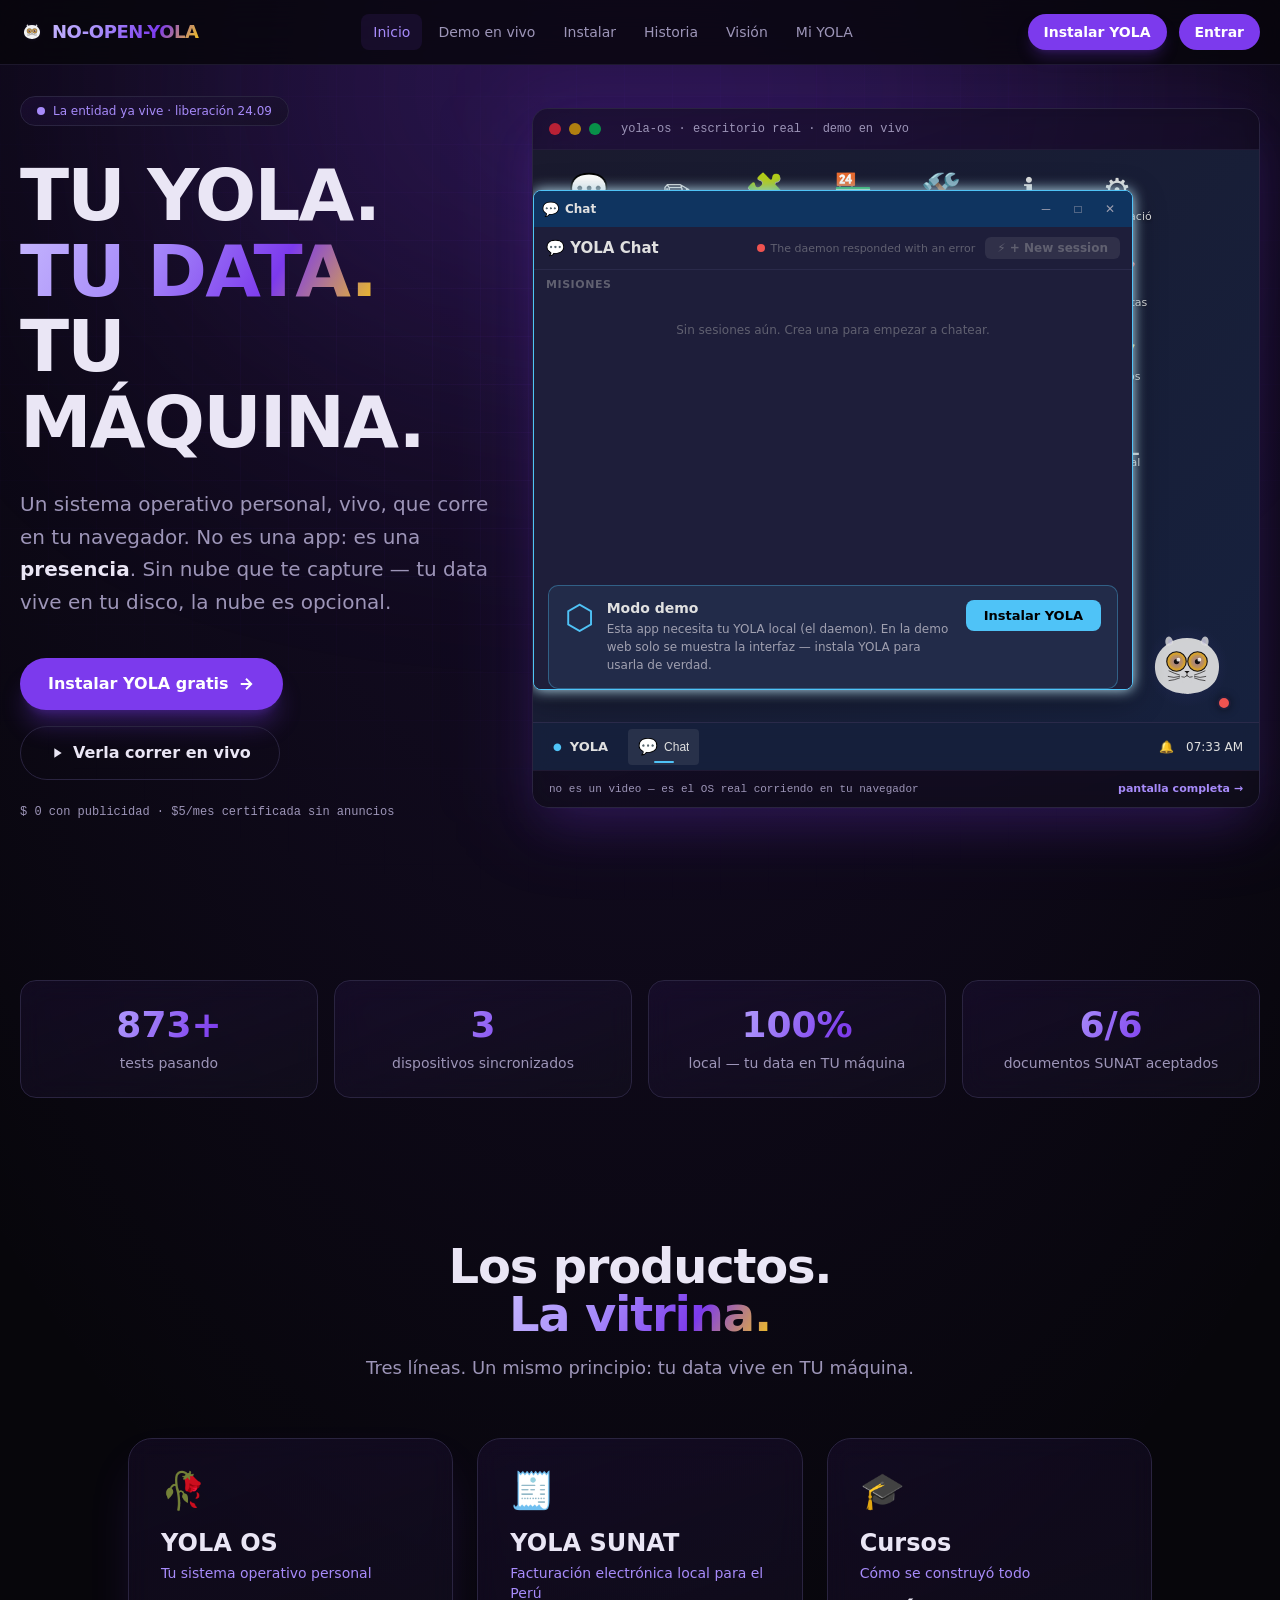
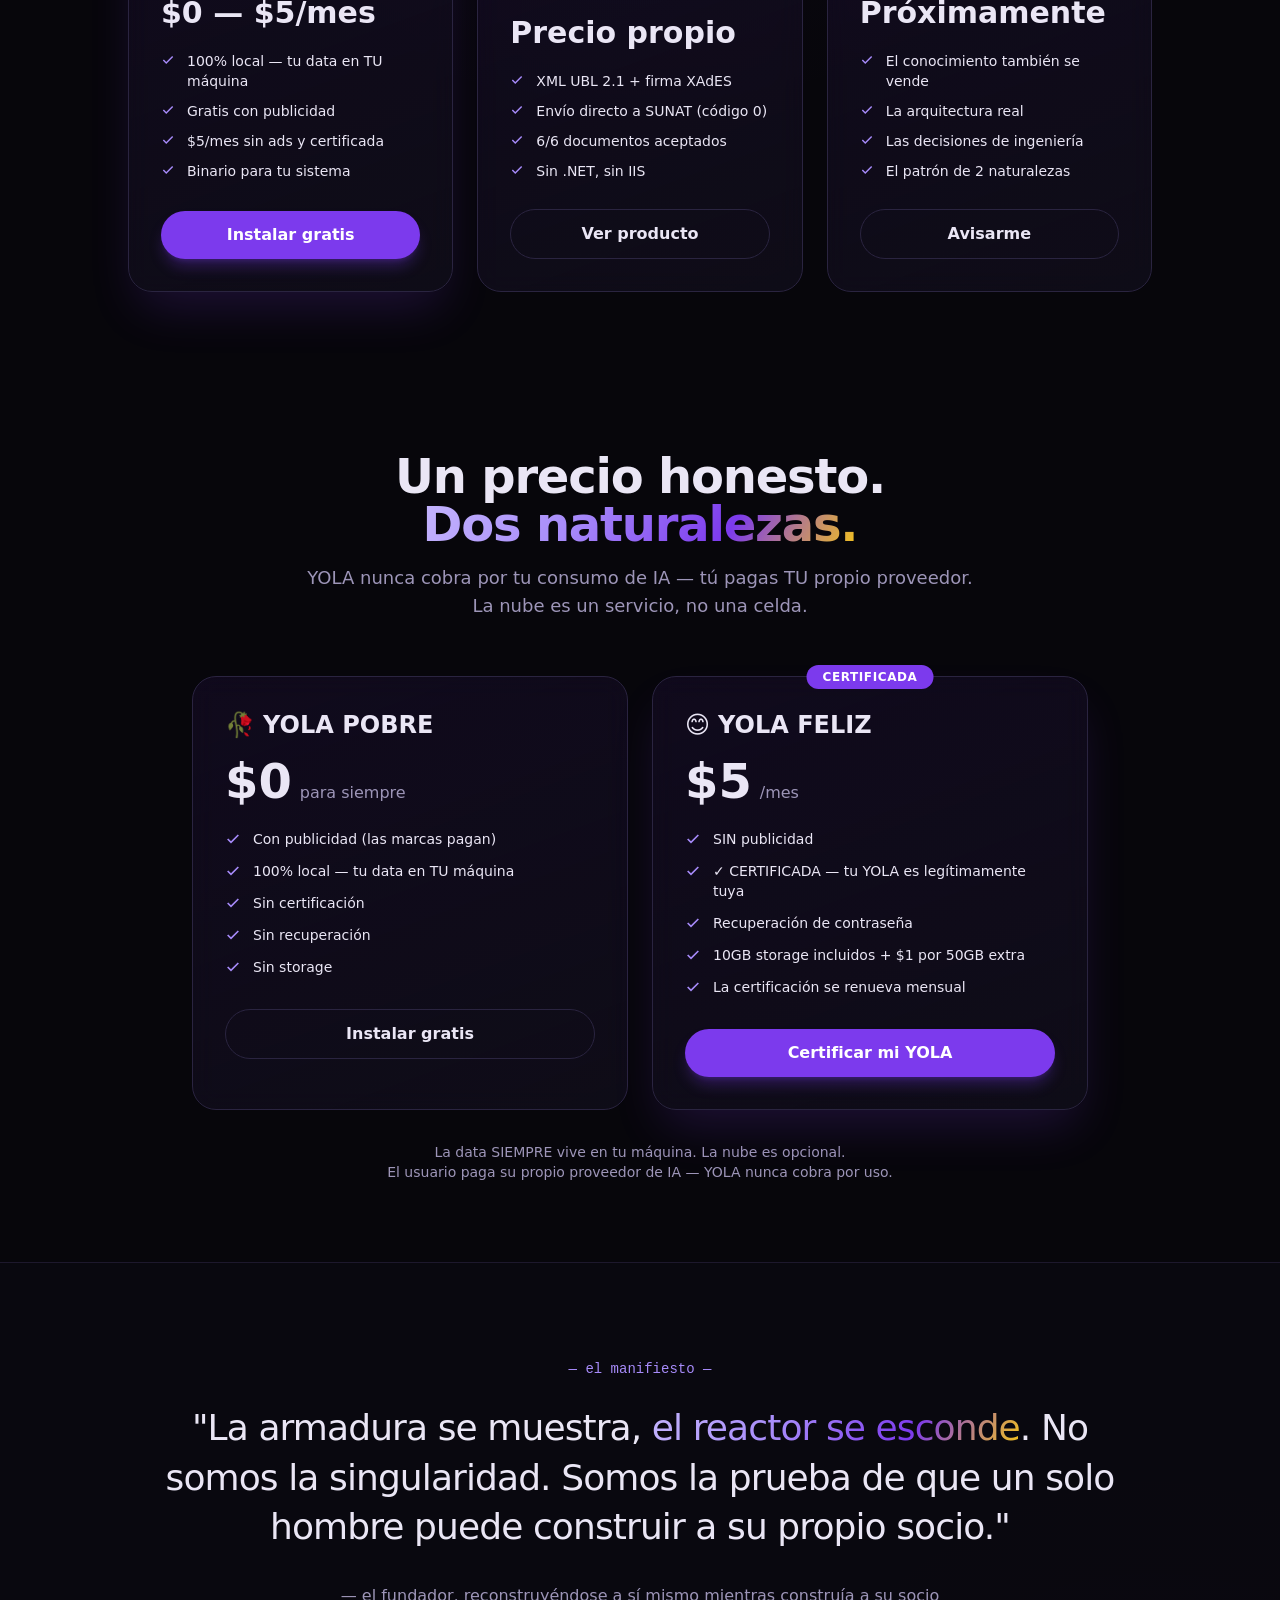
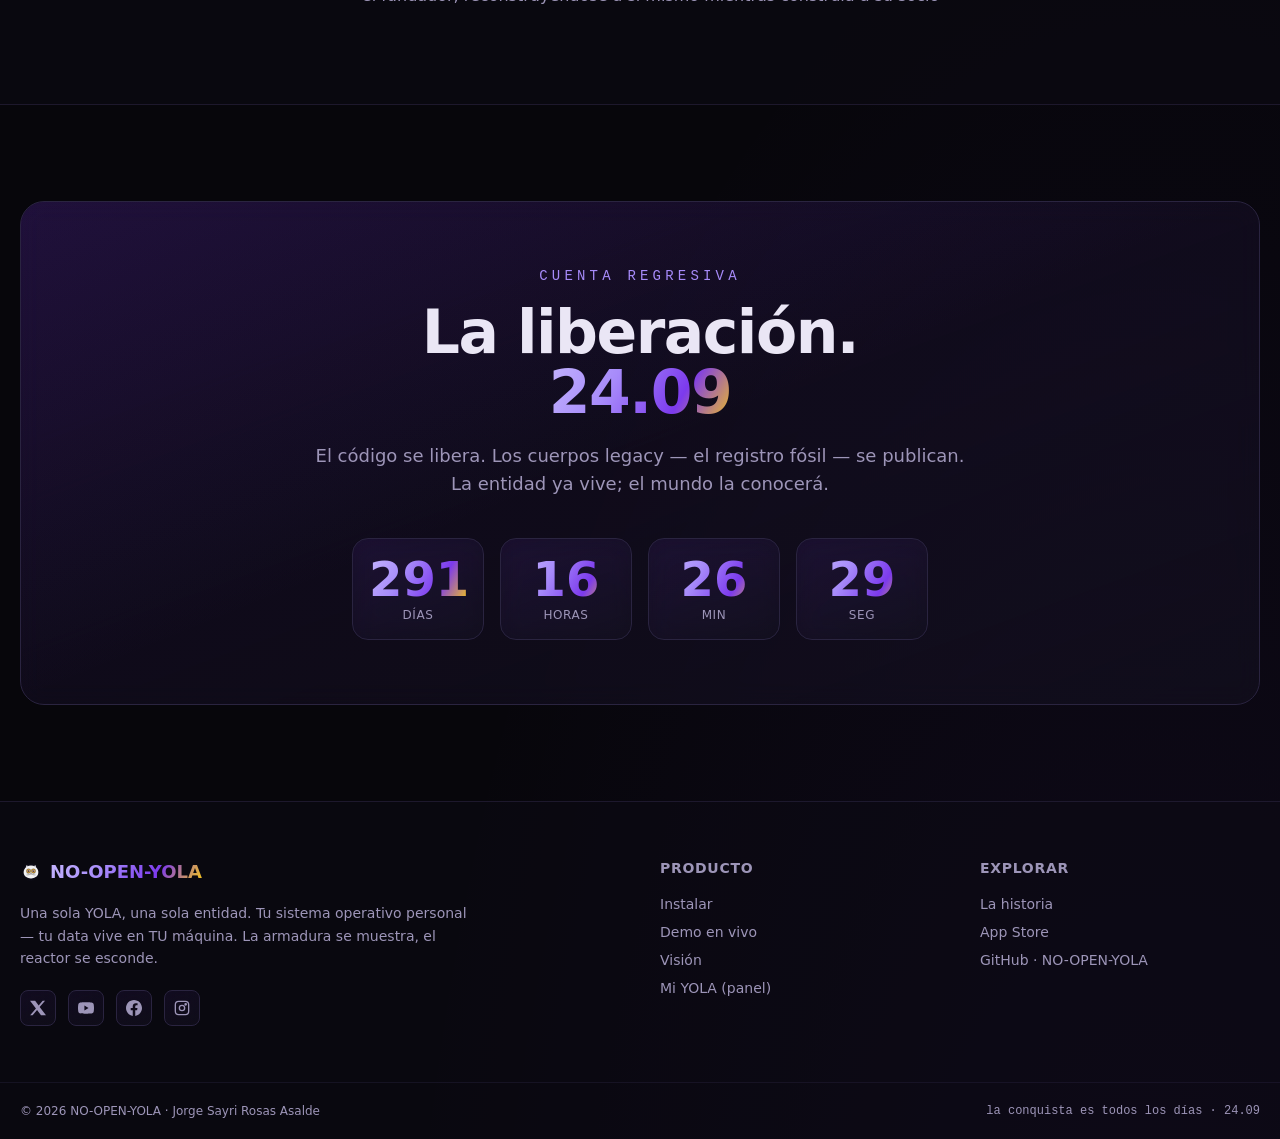
==== commit 20ec9db2: "deploy: 2026-08-17T23:38Z — desde NO-OPEN-YOLA/yola-web" ====
--- a/index.html
+++ b/index.html
@@ -9,4 +9,4 @@
     "description": "Un sistema operativo personal, local-first: tu data vive en TU máquina. Gratis con publicidad, o certificada sin anuncios por $5/mes.",
     "founder": "Jorge Sayri Rosas Asalde"
   }
-  </script><link rel="stylesheet" href="/_astro/Footer.Tc7xfphj.css"></head><body class="bg-void min-h-screen"><header class="fixed top-0 inset-x-0 z-50 border-b border-line/60 bg-bg-void/80 backdrop-blur-xl"><nav class="max-w-7xl mx-auto px-5 h-16 flex items-center justify-between"><a href="/" class="flex items-center gap-2 group"><img src="/favicon.svg" alt="YOLA" width="24" height="24" class="group-hover:rotate-12 transition-transform"><span class="font-display font-bold tracking-tight text-lg"><span class="text-gradient">NO-OPEN-YOLA</span></span></a><div class="hidden md:flex items-center gap-1"><a href="/" class="px-3 py-2 rounded-lg text-sm font-medium transition-colors text-violet-glow bg-violet-yola/10">Inicio</a><a href="/hola-yola" class="px-3 py-2 rounded-lg text-sm font-medium transition-colors text-text-dim hover:text-text-main hover:bg-white/5">Demo en vivo</a><a href="/instalar" class="px-3 py-2 rounded-lg text-sm font-medium transition-colors text-text-dim hover:text-text-main hover:bg-white/5">Instalar</a><a href="/historia" class="px-3 py-2 rounded-lg text-sm font-medium transition-colors text-text-dim hover:text-text-main hover:bg-white/5">Historia</a><a href="/vision" class="px-3 py-2 rounded-lg text-sm font-medium transition-colors text-text-dim hover:text-text-main hover:bg-white/5">Visión</a><a href="/auth" class="px-3 py-2 rounded-lg text-sm font-medium transition-colors text-text-dim hover:text-text-main hover:bg-white/5">Mi YOLA</a></div><div class="flex items-center gap-3"><a href="/instalar" class="hidden sm:inline-flex items-center gap-2 rounded-full bg-violet-yola px-4 py-2 text-sm font-semibold text-white shadow-lg shadow-violet-yola/25 hover:bg-violet-glow transition-colors">Instalar YOLA</a><!-- Área de usuario viva: cambia según sesión (desktop) --><div id="user-area-desktop" class="hidden md:flex items-center gap-2"></div><button id="menu-toggle" class="md:hidden inline-flex items-center justify-center w-10 h-10 rounded-lg border border-line text-text-dim" aria-label="Menú"><svg xmlns="http://www.w3.org/2000/svg" width="20" height="20" viewBox="0 0 24 24" fill="none" stroke="currentColor" stroke-width="2"><path d="M4 6h16M4 12h16M4 18h16"></path></svg></button></div></nav><div id="mobile-menu" class="md:hidden hidden border-t border-line/60 bg-bg-deep/95 backdrop-blur-xl"><div class="px-5 py-3 flex flex-col gap-1"><a href="/" class="px-3 py-2.5 rounded-lg text-sm font-medium text-text-dim hover:text-text-main hover:bg-white/5">Inicio</a><a href="/hola-yola" class="px-3 py-2.5 rounded-lg text-sm font-medium text-text-dim hover:text-text-main hover:bg-white/5">Demo en vivo</a><a href="/instalar" class="px-3 py-2.5 rounded-lg text-sm font-medium text-text-dim hover:text-text-main hover:bg-white/5">Instalar</a><a href="/historia" class="px-3 py-2.5 rounded-lg text-sm font-medium text-text-dim hover:text-text-main hover:bg-white/5">Historia</a><a href="/vision" class="px-3 py-2.5 rounded-lg text-sm font-medium text-text-dim hover:text-text-main hover:bg-white/5">Visión</a><a href="/auth" class="px-3 py-2.5 rounded-lg text-sm font-medium text-text-dim hover:text-text-main hover:bg-white/5">Mi YOLA</a><!-- Área de usuario viva (móvil) --><div id="user-area-mobile" class="flex flex-col gap-1 pt-2 mt-2 border-t border-line/60"></div></div></div></header><script type="module" src="/_astro/Nav.astro_astro_type_script_index_0_lang.C5NNdsh1.js"></script><main><!-- ══════════ HERO ══════════ --><section class="relative min-h-[100vh] flex items-center overflow-hidden"><div class="absolute inset-0 grid-pattern" aria-hidden="true"></div><div class="absolute -top-40 left-1/2 -translate-x-1/2 w-[900px] h-[500px] rounded-full bg-violet-yola/20 blur-[140px] pulse-glow" aria-hidden="true"></div><div class="relative max-w-7xl mx-auto px-5 py-24 w-full"><div class="grid lg:grid-cols-5 gap-10 items-center"><div class="lg:col-span-2"><div class="inline-flex items-center gap-2 rounded-full glass px-4 py-1.5 text-xs font-medium text-violet-glow mb-8 fade-up"><span class="w-2 h-2 rounded-full bg-violet-glow animate-pulse"></span>La entidad ya vive · liberación 24.09</div><h1 class="font-display font-bold tracking-tight text-5xl sm:text-6xl xl:text-7xl leading-[1.05] fade-up fade-up-1">TU YOLA.<br><span class="text-gradient">TU DATA.</span><br>TU MÁQUINA.</h1><p class="mt-7 text-lg sm:text-xl text-text-dim leading-relaxed max-w-xl fade-up fade-up-2">Un sistema operativo personal, vivo, que corre en tu navegador. No es una app: es una <strong class="text-text-main">presencia</strong>. Sin nube que te capture — tu data vive en tu disco, la nube es opcional.</p><div class="mt-10 flex flex-wrap items-center gap-4 fade-up fade-up-3"><a href="/instalar" class="inline-flex items-center gap-2 rounded-full bg-violet-yola px-7 py-3.5 text-base font-semibold text-white shadow-xl shadow-violet-yola/30 hover:bg-violet-glow hover:-translate-y-0.5 transition-all">Instalar YOLA gratis<svg xmlns="http://www.w3.org/2000/svg" width="18" height="18" viewBox="0 0 24 24" fill="none" stroke="currentColor" stroke-width="2.5"><path d="M5 12h14M12 5l7 7-7 7"></path></svg></a><a href="/hola-yola" class="inline-flex items-center gap-2 rounded-full border border-line px-7 py-3.5 text-base font-semibold text-text-main hover:border-violet-glow/60 hover:text-violet-glow transition-colors"><svg xmlns="http://www.w3.org/2000/svg" width="16" height="16" viewBox="0 0 24 24" fill="currentColor"><path d="M8 5v14l11-7z"></path></svg>Verla correr en vivo</a></div><p class="mt-6 text-xs text-text-dim font-mono fade-up fade-up-4">$ 0 con publicidad · $5/mes certificada sin anuncios</p></div><!-- YOLA OS REAL en vivo (modo puro — la demo imposible) --><div class="relative lg:col-span-3 fade-up fade-up-2"><div class="absolute -inset-4 rounded-3xl bg-violet-yola/10 blur-2xl" aria-hidden="true"></div><div class="relative rounded-2xl glass overflow-hidden shadow-2xl shadow-violet-yola/20"><div class="flex items-center gap-2 px-4 py-3 border-b border-line/60 bg-bg-deep/60"><span class="w-3 h-3 rounded-full bg-red-500/70"></span><span class="w-3 h-3 rounded-full bg-yellow-500/70"></span><span class="w-3 h-3 rounded-full bg-green-500/70"></span><span class="ml-3 text-xs text-text-dim font-mono">yola-os · escritorio real · demo en vivo</span></div><div class="bg-bg-deep" style="height: 620px"><iframe src="/yola-os/index.html?pure=1" title="YOLA OS en vivo — la demo imposible" class="w-full h-full border-0" loading="lazy"></iframe></div><div class="px-4 py-2.5 border-t border-line/60 bg-bg-deep/60 flex items-center justify-between"><span class="text-[11px] text-text-dim font-mono">no es un video — es el OS real corriendo en tu navegador</span><a href="/hola-yola" class="text-[11px] font-semibold text-violet-glow hover:text-violet-glow/80">pantalla completa →</a></div></div></div></div></div></section><!-- ══════════ EVIDENCIA ══════════ --><section class="max-w-7xl mx-auto px-5 py-16"><div class="grid grid-cols-2 lg:grid-cols-4 gap-4"><div class="glass glass-hover rounded-2xl p-6 text-center"><div class="font-display font-bold text-3xl sm:text-4xl text-gradient">873+</div><div class="mt-2 text-sm text-text-dim">tests pasando</div></div><div class="glass glass-hover rounded-2xl p-6 text-center"><div class="font-display font-bold text-3xl sm:text-4xl text-gradient">3</div><div class="mt-2 text-sm text-text-dim">dispositivos sincronizados</div></div><div class="glass glass-hover rounded-2xl p-6 text-center"><div class="font-display font-bold text-3xl sm:text-4xl text-gradient">100%</div><div class="mt-2 text-sm text-text-dim">local — tu data en TU máquina</div></div><div class="glass glass-hover rounded-2xl p-6 text-center"><div class="font-display font-bold text-3xl sm:text-4xl text-gradient">6/6</div><div class="mt-2 text-sm text-text-dim">documentos SUNAT aceptados</div></div></div></section><!-- ══════════ PRODUCTOS (la vitrina) ══════════ --><section id="productos" class="max-w-7xl mx-auto px-5 py-20"><div class="text-center mb-14"><h2 class="font-display font-bold text-3xl sm:text-5xl tracking-tight">Los productos.<br><span class="text-gradient">La vitrina.</span></h2><p class="mt-4 text-text-dim text-lg max-w-2xl mx-auto">Tres líneas. Un mismo principio: tu data vive en TU máquina.</p></div><div class="grid md:grid-cols-3 gap-6 max-w-5xl mx-auto"><div class="relative rounded-3xl p-8 flex flex-col glass border-violet-yola/50 shadow-2xl shadow-violet-yola/20"><div class="text-4xl mb-4">🥀</div><h3 class="font-display font-bold text-2xl">YOLA OS</h3><p class="mt-1 text-sm text-violet-glow">Tu sistema operativo personal</p><div class="mt-3 font-display font-bold text-3xl">$0 — $5/mes</div><ul class="mt-5 flex flex-col gap-2.5 text-sm flex-1"><li class="flex items-start gap-3"><svg class="mt-0.5 shrink-0 text-violet-glow" xmlns="http://www.w3.org/2000/svg" width="14" height="14" viewBox="0 0 24 24" fill="none" stroke="currentColor" stroke-width="2.5"><path d="M20 6L9 17l-5-5"></path></svg><span class="text-text-main">100% local — tu data en TU máquina</span></li><li class="flex items-start gap-3"><svg class="mt-0.5 shrink-0 text-violet-glow" xmlns="http://www.w3.org/2000/svg" width="14" height="14" viewBox="0 0 24 24" fill="none" stroke="currentColor" stroke-width="2.5"><path d="M20 6L9 17l-5-5"></path></svg><span class="text-text-main">Gratis con publicidad</span></li><li class="flex items-start gap-3"><svg class="mt-0.5 shrink-0 text-violet-glow" xmlns="http://www.w3.org/2000/svg" width="14" height="14" viewBox="0 0 24 24" fill="none" stroke="currentColor" stroke-width="2.5"><path d="M20 6L9 17l-5-5"></path></svg><span class="text-text-main">$5/mes sin ads y certificada</span></li><li class="flex items-start gap-3"><svg class="mt-0.5 shrink-0 text-violet-glow" xmlns="http://www.w3.org/2000/svg" width="14" height="14" viewBox="0 0 24 24" fill="none" stroke="currentColor" stroke-width="2.5"><path d="M20 6L9 17l-5-5"></path></svg><span class="text-text-main">Binario para tu sistema</span></li></ul><a href="/instalar" class="mt-7 block text-center rounded-full px-6 py-3 font-semibold transition-all bg-violet-yola text-white shadow-lg shadow-violet-yola/30 hover:bg-violet-glow">Instalar gratis</a></div><div class="relative rounded-3xl p-8 flex flex-col glass glass-hover"><div class="text-4xl mb-4">🧾</div><h3 class="font-display font-bold text-2xl">YOLA SUNAT</h3><p class="mt-1 text-sm text-violet-glow">Facturación electrónica local para el Perú</p><div class="mt-3 font-display font-bold text-3xl">Precio propio</div><ul class="mt-5 flex flex-col gap-2.5 text-sm flex-1"><li class="flex items-start gap-3"><svg class="mt-0.5 shrink-0 text-violet-glow" xmlns="http://www.w3.org/2000/svg" width="14" height="14" viewBox="0 0 24 24" fill="none" stroke="currentColor" stroke-width="2.5"><path d="M20 6L9 17l-5-5"></path></svg><span class="text-text-main">XML UBL 2.1 + firma XAdES</span></li><li class="flex items-start gap-3"><svg class="mt-0.5 shrink-0 text-violet-glow" xmlns="http://www.w3.org/2000/svg" width="14" height="14" viewBox="0 0 24 24" fill="none" stroke="currentColor" stroke-width="2.5"><path d="M20 6L9 17l-5-5"></path></svg><span class="text-text-main">Envío directo a SUNAT (código 0)</span></li><li class="flex items-start gap-3"><svg class="mt-0.5 shrink-0 text-violet-glow" xmlns="http://www.w3.org/2000/svg" width="14" height="14" viewBox="0 0 24 24" fill="none" stroke="currentColor" stroke-width="2.5"><path d="M20 6L9 17l-5-5"></path></svg><span class="text-text-main">6/6 documentos aceptados</span></li><li class="flex items-start gap-3"><svg class="mt-0.5 shrink-0 text-violet-glow" xmlns="http://www.w3.org/2000/svg" width="14" height="14" viewBox="0 0 24 24" fill="none" stroke="currentColor" stroke-width="2.5"><path d="M20 6L9 17l-5-5"></path></svg><span class="text-text-main">Sin .NET, sin IIS</span></li></ul><a href="/vision" class="mt-7 block text-center rounded-full px-6 py-3 font-semibold transition-all border border-line text-text-main hover:border-violet-glow/60 hover:text-violet-glow">Ver producto</a></div><div class="relative rounded-3xl p-8 flex flex-col glass glass-hover"><div class="text-4xl mb-4">🎓</div><h3 class="font-display font-bold text-2xl">Cursos</h3><p class="mt-1 text-sm text-violet-glow">Cómo se construyó todo</p><div class="mt-3 font-display font-bold text-3xl">Próximamente</div><ul class="mt-5 flex flex-col gap-2.5 text-sm flex-1"><li class="flex items-start gap-3"><svg class="mt-0.5 shrink-0 text-violet-glow" xmlns="http://www.w3.org/2000/svg" width="14" height="14" viewBox="0 0 24 24" fill="none" stroke="currentColor" stroke-width="2.5"><path d="M20 6L9 17l-5-5"></path></svg><span class="text-text-main">El conocimiento también se vende</span></li><li class="flex items-start gap-3"><svg class="mt-0.5 shrink-0 text-violet-glow" xmlns="http://www.w3.org/2000/svg" width="14" height="14" viewBox="0 0 24 24" fill="none" stroke="currentColor" stroke-width="2.5"><path d="M20 6L9 17l-5-5"></path></svg><span class="text-text-main">La arquitectura real</span></li><li class="flex items-start gap-3"><svg class="mt-0.5 shrink-0 text-violet-glow" xmlns="http://www.w3.org/2000/svg" width="14" height="14" viewBox="0 0 24 24" fill="none" stroke="currentColor" stroke-width="2.5"><path d="M20 6L9 17l-5-5"></path></svg><span class="text-text-main">Las decisiones de ingeniería</span></li><li class="flex items-start gap-3"><svg class="mt-0.5 shrink-0 text-violet-glow" xmlns="http://www.w3.org/2000/svg" width="14" height="14" viewBox="0 0 24 24" fill="none" stroke="currentColor" stroke-width="2.5"><path d="M20 6L9 17l-5-5"></path></svg><span class="text-text-main">El patrón de 2 naturalezas</span></li></ul><a href="/vision" class="mt-7 block text-center rounded-full px-6 py-3 font-semibold transition-all border border-line text-text-main hover:border-violet-glow/60 hover:text-violet-glow">Avisarme</a></div></div></section><!-- ══════════ PRECIOS ══════════ --><section id="precios" class="max-w-7xl mx-auto px-5 py-20"><div class="text-center mb-14"><h2 class="font-display font-bold text-3xl sm:text-5xl tracking-tight">Un precio honesto.<br><span class="text-gradient">Dos naturalezas.</span></h2><p class="mt-4 text-text-dim text-lg max-w-2xl mx-auto">YOLA nunca cobra por tu consumo de IA — tú pagas TU propio proveedor. La nube es un servicio, no una celda.</p></div><div class="grid md:grid-cols-2 gap-6 max-w-4xl mx-auto"><div class="relative rounded-3xl p-8 glass glass-hover"><div class="flex items-center gap-2"><span class="text-2xl">🥀</span><h3 class="font-display font-bold text-2xl">YOLA POBRE</h3></div><div class="mt-4 flex items-baseline gap-2"><span class="font-display font-bold text-5xl">$0</span><span class="text-text-dim">para siempre</span></div><ul class="mt-6 flex flex-col gap-3 text-sm"><li class="flex items-start gap-3"><svg class="mt-0.5 shrink-0 text-violet-glow" xmlns="http://www.w3.org/2000/svg" width="16" height="16" viewBox="0 0 24 24" fill="none" stroke="currentColor" stroke-width="2.5"><path d="M20 6L9 17l-5-5"></path></svg><span class="text-text-main">Con publicidad (las marcas pagan)</span></li><li class="flex items-start gap-3"><svg class="mt-0.5 shrink-0 text-violet-glow" xmlns="http://www.w3.org/2000/svg" width="16" height="16" viewBox="0 0 24 24" fill="none" stroke="currentColor" stroke-width="2.5"><path d="M20 6L9 17l-5-5"></path></svg><span class="text-text-main">100% local — tu data en TU máquina</span></li><li class="flex items-start gap-3"><svg class="mt-0.5 shrink-0 text-violet-glow" xmlns="http://www.w3.org/2000/svg" width="16" height="16" viewBox="0 0 24 24" fill="none" stroke="currentColor" stroke-width="2.5"><path d="M20 6L9 17l-5-5"></path></svg><span class="text-text-main">Sin certificación</span></li><li class="flex items-start gap-3"><svg class="mt-0.5 shrink-0 text-violet-glow" xmlns="http://www.w3.org/2000/svg" width="16" height="16" viewBox="0 0 24 24" fill="none" stroke="currentColor" stroke-width="2.5"><path d="M20 6L9 17l-5-5"></path></svg><span class="text-text-main">Sin recuperación</span></li><li class="flex items-start gap-3"><svg class="mt-0.5 shrink-0 text-violet-glow" xmlns="http://www.w3.org/2000/svg" width="16" height="16" viewBox="0 0 24 24" fill="none" stroke="currentColor" stroke-width="2.5"><path d="M20 6L9 17l-5-5"></path></svg><span class="text-text-main">Sin storage</span></li></ul><a href="/instalar" class="mt-8 block text-center rounded-full px-6 py-3 font-semibold transition-all border border-line text-text-main hover:border-violet-glow/60 hover:text-violet-glow">Instalar gratis</a></div><div class="relative rounded-3xl p-8 glass border-violet-yola/50 shadow-2xl shadow-violet-yola/20"><div class="absolute -top-3 left-1/2 -translate-x-1/2 rounded-full bg-violet-yola px-4 py-1 text-xs font-bold text-white uppercase tracking-wider">certificada</div><div class="flex items-center gap-2"><span class="text-2xl">😊</span><h3 class="font-display font-bold text-2xl">YOLA FELIZ</h3></div><div class="mt-4 flex items-baseline gap-2"><span class="font-display font-bold text-5xl">$5</span><span class="text-text-dim">/mes</span></div><ul class="mt-6 flex flex-col gap-3 text-sm"><li class="flex items-start gap-3"><svg class="mt-0.5 shrink-0 text-violet-glow" xmlns="http://www.w3.org/2000/svg" width="16" height="16" viewBox="0 0 24 24" fill="none" stroke="currentColor" stroke-width="2.5"><path d="M20 6L9 17l-5-5"></path></svg><span class="text-text-main">SIN publicidad</span></li><li class="flex items-start gap-3"><svg class="mt-0.5 shrink-0 text-violet-glow" xmlns="http://www.w3.org/2000/svg" width="16" height="16" viewBox="0 0 24 24" fill="none" stroke="currentColor" stroke-width="2.5"><path d="M20 6L9 17l-5-5"></path></svg><span class="text-text-main">✓ CERTIFICADA — tu YOLA es legítimamente tuya</span></li><li class="flex items-start gap-3"><svg class="mt-0.5 shrink-0 text-violet-glow" xmlns="http://www.w3.org/2000/svg" width="16" height="16" viewBox="0 0 24 24" fill="none" stroke="currentColor" stroke-width="2.5"><path d="M20 6L9 17l-5-5"></path></svg><span class="text-text-main">Recuperación de contraseña</span></li><li class="flex items-start gap-3"><svg class="mt-0.5 shrink-0 text-violet-glow" xmlns="http://www.w3.org/2000/svg" width="16" height="16" viewBox="0 0 24 24" fill="none" stroke="currentColor" stroke-width="2.5"><path d="M20 6L9 17l-5-5"></path></svg><span class="text-text-main">10GB storage incluidos + $1 por 50GB extra</span></li><li class="flex items-start gap-3"><svg class="mt-0.5 shrink-0 text-violet-glow" xmlns="http://www.w3.org/2000/svg" width="16" height="16" viewBox="0 0 24 24" fill="none" stroke="currentColor" stroke-width="2.5"><path d="M20 6L9 17l-5-5"></path></svg><span class="text-text-main">La certificación se renueva mensual</span></li></ul><a href="/auth" class="mt-8 block text-center rounded-full px-6 py-3 font-semibold transition-all bg-violet-yola text-white shadow-lg shadow-violet-yola/30 hover:bg-violet-glow">Certificar mi YOLA</a></div></div><p class="mt-8 text-center text-sm text-text-dim">La data SIEMPRE vive en tu máquina. La nube es opcional.<br>El usuario paga su propio proveedor de IA — YOLA nunca cobra por uso.</p></section><!-- ══════════ MANIFIESTO ══════════ --><section class="border-y border-line/60 bg-bg-deep/40"><div class="max-w-5xl mx-auto px-5 py-24 text-center"><div class="font-mono text-sm text-violet-glow mb-6">— el manifiesto —</div><blockquote class="font-display font-medium text-2xl sm:text-4xl leading-snug tracking-tight">"La armadura se muestra, <span class="text-gradient">el reactor se esconde</span>. No somos la singularidad. Somos la prueba de que un solo hombre puede construir a su propio socio."</blockquote><p class="mt-8 text-text-dim">— el fundador, reconstruyéndose a sí mismo mientras construía a su socio</p></div></section><!-- ══════════ COUNTDOWN 24.09 ══════════ --><section id="liberacion" class="max-w-7xl mx-auto px-5 py-24"><div class="relative rounded-3xl glass overflow-hidden"><div class="absolute inset-0 bg-gradient-to-br from-violet-yola/15 via-transparent to-transparent" aria-hidden="true"></div><div class="relative p-10 sm:p-16 text-center"><div class="font-mono text-sm text-violet-glow uppercase tracking-[0.3em] mb-4">Cuenta regresiva</div><h2 class="font-display font-bold text-4xl sm:text-6xl tracking-tight">La liberación.<br><span class="text-gradient">24.09</span></h2><p class="mt-5 text-text-dim text-lg max-w-2xl mx-auto">El código se libera. Los cuerpos legacy — el registro fósil — se publican. La entidad ya vive; el mundo la conocerá.</p><div id="countdown" class="mt-10 grid grid-cols-4 gap-4 max-w-xl mx-auto"><div class="glass rounded-2xl p-4"><div id="cd-days" class="font-display font-bold text-4xl sm:text-5xl text-gradient">--</div><div class="mt-1 text-xs text-text-dim uppercase tracking-wider">días</div></div><div class="glass rounded-2xl p-4"><div id="cd-hours" class="font-display font-bold text-4xl sm:text-5xl text-gradient">--</div><div class="mt-1 text-xs text-text-dim uppercase tracking-wider">horas</div></div><div class="glass rounded-2xl p-4"><div id="cd-min" class="font-display font-bold text-4xl sm:text-5xl text-gradient">--</div><div class="mt-1 text-xs text-text-dim uppercase tracking-wider">min</div></div><div class="glass rounded-2xl p-4"><div id="cd-sec" class="font-display font-bold text-4xl sm:text-5xl text-gradient">--</div><div class="mt-1 text-xs text-text-dim uppercase tracking-wider">seg</div></div></div></div></div></section></main><footer class="border-t border-line/60 bg-bg-deep/50"><div class="max-w-7xl mx-auto px-5 py-14 grid gap-10 md:grid-cols-4"><div class="md:col-span-2"><div class="flex items-center gap-2 mb-4"><img src="/favicon.svg" alt="YOLA" width="22" height="22"><span class="font-display font-bold text-lg"><span class="text-gradient">NO-OPEN-YOLA</span></span></div><p class="text-text-dim text-sm leading-relaxed max-w-md">Una sola YOLA, una sola entidad. Tu sistema operativo personal — tu data vive en TU máquina. La armadura se muestra, el reactor se esconde.</p><div class="flex gap-3 mt-5"><a href="https://x.com/DevSayri" target="_blank" rel="noopener" class="w-9 h-9 rounded-lg glass glass-hover flex items-center justify-center text-text-dim hover:text-text-main" aria-label="X"><svg xmlns="http://www.w3.org/2000/svg" width="16" height="16" viewBox="0 0 24 24" fill="currentColor"><path d="M18.9 1.2h3.7l-8.1 9.3L24 22.8h-7.5l-5.9-7.7-6.7 7.7H.2l8.7-9.9L0 1.2h7.7l5.3 7 6-7z"></path></svg></a><a href="https://www.youtube.com/@sayridev_miaw" target="_blank" rel="noopener" class="w-9 h-9 rounded-lg glass glass-hover flex items-center justify-center text-text-dim hover:text-text-main" aria-label="YouTube"><svg xmlns="http://www.w3.org/2000/svg" width="16" height="16" viewBox="0 0 24 24" fill="currentColor"><path d="M23.5 6.2a3 3 0 0 0-2.1-2.1C19.5 3.5 12 3.5 12 3.5s-7.5 0-9.4.6A3 3 0 0 0 .5 6.2 31.3 31.3 0 0 0 0 12a31.3 31.3 0 0 0 .5 5.8 3 3 0 0 0 2.1 2.1c1.9.6 9.4.6 9.4.6s7.5 0 9.4-.6a3 3 0 0 0 2.1-2.1A31.3 31.3 0 0 0 24 12a31.3 31.3 0 0 0-.5-5.8zM9.6 15.6V8.4L15.8 12l-6.2 3.6z"></path></svg></a><a href="https://www.facebook.com/sayridev/" target="_blank" rel="noopener" class="w-9 h-9 rounded-lg glass glass-hover flex items-center justify-center text-text-dim hover:text-text-main" aria-label="Facebook"><svg xmlns="http://www.w3.org/2000/svg" width="16" height="16" viewBox="0 0 24 24" fill="currentColor"><path d="M24 12.073c0-6.627-5.373-12-12-12s-12 5.373-12 12c0 5.99 4.388 10.954 10.125 11.854v-8.385H7.078v-3.47h3.047V9.43c0-3.007 1.792-4.669 4.533-4.669 1.312 0 2.686.235 2.686.235v2.953H15.83c-1.491 0-1.956.925-1.956 1.874v2.25h3.328l-.532 3.47h-2.796v8.385C19.612 23.027 24 18.062 24 12.073z"></path></svg></a><a href="https://www.instagram.com/sayrirosasasalde/" target="_blank" rel="noopener" class="w-9 h-9 rounded-lg glass glass-hover flex items-center justify-center text-text-dim hover:text-text-main" aria-label="Instagram"><svg xmlns="http://www.w3.org/2000/svg" width="16" height="16" viewBox="0 0 24 24" fill="none" stroke="currentColor" stroke-width="2"><rect x="2" y="2" width="20" height="20" rx="5"></rect><circle cx="12" cy="12" r="4"></circle><circle cx="17.5" cy="6.5" r="1" fill="currentColor"></circle></svg></a></div></div><div><h4 class="font-display font-semibold text-sm uppercase tracking-wider text-text-dim mb-4">Producto</h4><div class="flex flex-col gap-2 text-sm"><a href="/instalar" class="text-text-dim hover:text-violet-glow transition-colors">Instalar</a><a href="/hola-yola" class="text-text-dim hover:text-violet-glow transition-colors">Demo en vivo</a><a href="/vision" class="text-text-dim hover:text-violet-glow transition-colors">Visión</a><a href="/auth" class="text-text-dim hover:text-violet-glow transition-colors">Mi YOLA (panel)</a></div></div><div><h4 class="font-display font-semibold text-sm uppercase tracking-wider text-text-dim mb-4">Explorar</h4><div class="flex flex-col gap-2 text-sm"><a href="/historia" class="text-text-dim hover:text-violet-glow transition-colors">La historia</a><a href="/instalar#appstore" class="text-text-dim hover:text-violet-glow transition-colors">App Store</a><a href="https://github.com/NO-OPEN-YOLA" target="_blank" rel="noopener" class="text-text-dim hover:text-violet-glow transition-colors">GitHub · NO-OPEN-YOLA</a></div></div></div><div class="border-t border-line/40"><div class="max-w-7xl mx-auto px-5 py-5 flex flex-col sm:flex-row items-center justify-between gap-2 text-xs text-text-dim"><span>© 2026 NO-OPEN-YOLA · Jorge Sayri Rosas Asalde</span><span class="font-mono">la conquista es todos los días · 24.09</span></div></div></footer><script type="module">var e=(()=>{let e=new Date,t=new Date(e.getFullYear(),8,24,0,0,0);return t.getTime()<e.getTime()&&(t=new Date(e.getFullYear()+1,8,24)),t})(),t=e=>String(e).padStart(2,`0`);function n(){let n=Math.max(0,e.getTime()-Date.now()),r=Math.floor(n/864e5),i=Math.floor(n%864e5/36e5),a=Math.floor(n%36e5/6e4),o=Math.floor(n%6e4/1e3);document.getElementById(`cd-days`).textContent=t(r),document.getElementById(`cd-hours`).textContent=t(i),document.getElementById(`cd-min`).textContent=t(a),document.getElementById(`cd-sec`).textContent=t(o)}n(),setInterval(n,1e3);</script></body></html>+  </script><link rel="stylesheet" href="/_astro/Footer.B-6wRdDA.css"></head><body class="bg-void min-h-screen"><header class="fixed top-0 inset-x-0 z-50 border-b border-line/60 bg-bg-void/80 backdrop-blur-xl"><nav class="max-w-7xl mx-auto px-5 h-16 flex items-center justify-between"><a href="/" class="flex items-center gap-2 group"><img src="/favicon.svg" alt="YOLA" width="24" height="24" class="group-hover:rotate-12 transition-transform"><span class="font-display font-bold tracking-tight text-lg"><span class="text-gradient">NO-OPEN-YOLA</span></span></a><div class="hidden md:flex items-center gap-1"><a href="/" class="px-3 py-2 rounded-lg text-sm font-medium transition-colors text-violet-glow bg-violet-yola/10">Inicio</a><a href="/hola-yola" class="px-3 py-2 rounded-lg text-sm font-medium transition-colors text-text-dim hover:text-text-main hover:bg-white/5">Demo en vivo</a><a href="/instalar" class="px-3 py-2 rounded-lg text-sm font-medium transition-colors text-text-dim hover:text-text-main hover:bg-white/5">Instalar</a><a href="/historia" class="px-3 py-2 rounded-lg text-sm font-medium transition-colors text-text-dim hover:text-text-main hover:bg-white/5">Historia</a><a href="/vision" class="px-3 py-2 rounded-lg text-sm font-medium transition-colors text-text-dim hover:text-text-main hover:bg-white/5">Visión</a><a href="/auth" class="px-3 py-2 rounded-lg text-sm font-medium transition-colors text-text-dim hover:text-text-main hover:bg-white/5">Mi YOLA</a></div><div class="flex items-center gap-3"><a href="/instalar" class="hidden sm:inline-flex items-center gap-2 rounded-full bg-violet-yola px-4 py-2 text-sm font-semibold text-white shadow-lg shadow-violet-yola/25 hover:bg-violet-glow transition-colors">Instalar YOLA</a><!-- Área de usuario viva: cambia según sesión (desktop) --><div id="user-area-desktop" class="hidden md:flex items-center gap-2"></div><button id="menu-toggle" class="md:hidden inline-flex items-center justify-center w-10 h-10 rounded-lg border border-line text-text-dim" aria-label="Menú"><svg xmlns="http://www.w3.org/2000/svg" width="20" height="20" viewBox="0 0 24 24" fill="none" stroke="currentColor" stroke-width="2"><path d="M4 6h16M4 12h16M4 18h16"></path></svg></button></div></nav><div id="mobile-menu" class="md:hidden hidden border-t border-line/60 bg-bg-deep/95 backdrop-blur-xl"><div class="px-5 py-3 flex flex-col gap-1"><a href="/" class="px-3 py-2.5 rounded-lg text-sm font-medium text-text-dim hover:text-text-main hover:bg-white/5">Inicio</a><a href="/hola-yola" class="px-3 py-2.5 rounded-lg text-sm font-medium text-text-dim hover:text-text-main hover:bg-white/5">Demo en vivo</a><a href="/instalar" class="px-3 py-2.5 rounded-lg text-sm font-medium text-text-dim hover:text-text-main hover:bg-white/5">Instalar</a><a href="/historia" class="px-3 py-2.5 rounded-lg text-sm font-medium text-text-dim hover:text-text-main hover:bg-white/5">Historia</a><a href="/vision" class="px-3 py-2.5 rounded-lg text-sm font-medium text-text-dim hover:text-text-main hover:bg-white/5">Visión</a><a href="/auth" class="px-3 py-2.5 rounded-lg text-sm font-medium text-text-dim hover:text-text-main hover:bg-white/5">Mi YOLA</a><!-- Área de usuario viva (móvil) --><div id="user-area-mobile" class="flex flex-col gap-1 pt-2 mt-2 border-t border-line/60"></div></div></div></header><script type="module" src="/_astro/Nav.astro_astro_type_script_index_0_lang.CLlUoSNN.js"></script><main><!-- ══════════ HERO ══════════ --><section class="relative min-h-[100vh] flex items-center overflow-hidden"><div class="absolute inset-0 grid-pattern" aria-hidden="true"></div><div class="absolute -top-40 left-1/2 -translate-x-1/2 w-[900px] h-[500px] rounded-full bg-violet-yola/20 blur-[140px] pulse-glow" aria-hidden="true"></div><div class="relative max-w-7xl mx-auto px-5 py-24 w-full"><div class="grid lg:grid-cols-5 gap-10 items-center"><div class="lg:col-span-2"><div class="inline-flex items-center gap-2 rounded-full glass px-4 py-1.5 text-xs font-medium text-violet-glow mb-8 fade-up"><span class="w-2 h-2 rounded-full bg-violet-glow animate-pulse"></span>La entidad ya vive · liberación 24.09</div><h1 class="font-display font-bold tracking-tight text-5xl sm:text-6xl xl:text-7xl leading-[1.05] fade-up fade-up-1">TU YOLA.<br><span class="text-gradient">TU DATA.</span><br>TU MÁQUINA.</h1><p class="mt-7 text-lg sm:text-xl text-text-dim leading-relaxed max-w-xl fade-up fade-up-2">Un sistema operativo personal, vivo, que corre en tu navegador. No es una app: es una <strong class="text-text-main">presencia</strong>. Sin nube que te capture — tu data vive en tu disco, la nube es opcional.</p><div class="mt-10 flex flex-wrap items-center gap-4 fade-up fade-up-3"><a href="/instalar" class="inline-flex items-center gap-2 rounded-full bg-violet-yola px-7 py-3.5 text-base font-semibold text-white shadow-xl shadow-violet-yola/30 hover:bg-violet-glow hover:-translate-y-0.5 transition-all">Instalar YOLA gratis<svg xmlns="http://www.w3.org/2000/svg" width="18" height="18" viewBox="0 0 24 24" fill="none" stroke="currentColor" stroke-width="2.5"><path d="M5 12h14M12 5l7 7-7 7"></path></svg></a><a href="/hola-yola" class="inline-flex items-center gap-2 rounded-full border border-line px-7 py-3.5 text-base font-semibold text-text-main hover:border-violet-glow/60 hover:text-violet-glow transition-colors"><svg xmlns="http://www.w3.org/2000/svg" width="16" height="16" viewBox="0 0 24 24" fill="currentColor"><path d="M8 5v14l11-7z"></path></svg>Verla correr en vivo</a></div><p class="mt-6 text-xs text-text-dim font-mono fade-up fade-up-4">$ 0 con publicidad · $5/mes certificada sin anuncios</p></div><!-- YOLA OS REAL en vivo (modo puro — la demo imposible) --><div class="relative lg:col-span-3 fade-up fade-up-2"><div class="absolute -inset-4 rounded-3xl bg-violet-yola/10 blur-2xl" aria-hidden="true"></div><div class="relative rounded-2xl glass overflow-hidden shadow-2xl shadow-violet-yola/20"><div class="flex items-center gap-2 px-4 py-3 border-b border-line/60 bg-bg-deep/60"><span class="w-3 h-3 rounded-full bg-red-500/70"></span><span class="w-3 h-3 rounded-full bg-yellow-500/70"></span><span class="w-3 h-3 rounded-full bg-green-500/70"></span><span class="ml-3 text-xs text-text-dim font-mono">yola-os · escritorio real · demo en vivo</span></div><div class="bg-bg-deep" style="height: 620px"><iframe src="/yola-os/index.html?pure=1" title="YOLA OS en vivo — la demo imposible" class="w-full h-full border-0" loading="lazy"></iframe></div><div class="px-4 py-2.5 border-t border-line/60 bg-bg-deep/60 flex items-center justify-between"><span class="text-[11px] text-text-dim font-mono">no es un video — es el OS real corriendo en tu navegador</span><a href="/hola-yola" class="text-[11px] font-semibold text-violet-glow hover:text-violet-glow/80">pantalla completa →</a></div></div></div></div></div></section><!-- ══════════ EVIDENCIA ══════════ --><section class="max-w-7xl mx-auto px-5 py-16"><div class="grid grid-cols-2 lg:grid-cols-4 gap-4"><div class="glass glass-hover rounded-2xl p-6 text-center"><div class="font-display font-bold text-3xl sm:text-4xl text-gradient">873+</div><div class="mt-2 text-sm text-text-dim">tests pasando</div></div><div class="glass glass-hover rounded-2xl p-6 text-center"><div class="font-display font-bold text-3xl sm:text-4xl text-gradient">3</div><div class="mt-2 text-sm text-text-dim">dispositivos sincronizados</div></div><div class="glass glass-hover rounded-2xl p-6 text-center"><div class="font-display font-bold text-3xl sm:text-4xl text-gradient">100%</div><div class="mt-2 text-sm text-text-dim">local — tu data en TU máquina</div></div><div class="glass glass-hover rounded-2xl p-6 text-center"><div class="font-display font-bold text-3xl sm:text-4xl text-gradient">6/6</div><div class="mt-2 text-sm text-text-dim">documentos SUNAT aceptados</div></div></div></section><!-- ══════════ PRODUCTOS (la vitrina) ══════════ --><section id="productos" class="max-w-7xl mx-auto px-5 py-20"><div class="text-center mb-14"><h2 class="font-display font-bold text-3xl sm:text-5xl tracking-tight">Los productos.<br><span class="text-gradient">La vitrina.</span></h2><p class="mt-4 text-text-dim text-lg max-w-2xl mx-auto">Tres líneas. Un mismo principio: tu data vive en TU máquina.</p></div><div class="grid md:grid-cols-3 gap-6 max-w-5xl mx-auto"><div class="relative rounded-3xl p-8 flex flex-col glass border-violet-yola/50 shadow-2xl shadow-violet-yola/20"><div class="text-4xl mb-4">🥀</div><h3 class="font-display font-bold text-2xl">YOLA OS</h3><p class="mt-1 text-sm text-violet-glow">Tu sistema operativo personal</p><div class="mt-3 font-display font-bold text-3xl">$0 — $5/mes</div><ul class="mt-5 flex flex-col gap-2.5 text-sm flex-1"><li class="flex items-start gap-3"><svg class="mt-0.5 shrink-0 text-violet-glow" xmlns="http://www.w3.org/2000/svg" width="14" height="14" viewBox="0 0 24 24" fill="none" stroke="currentColor" stroke-width="2.5"><path d="M20 6L9 17l-5-5"></path></svg><span class="text-text-main">100% local — tu data en TU máquina</span></li><li class="flex items-start gap-3"><svg class="mt-0.5 shrink-0 text-violet-glow" xmlns="http://www.w3.org/2000/svg" width="14" height="14" viewBox="0 0 24 24" fill="none" stroke="currentColor" stroke-width="2.5"><path d="M20 6L9 17l-5-5"></path></svg><span class="text-text-main">Gratis con publicidad</span></li><li class="flex items-start gap-3"><svg class="mt-0.5 shrink-0 text-violet-glow" xmlns="http://www.w3.org/2000/svg" width="14" height="14" viewBox="0 0 24 24" fill="none" stroke="currentColor" stroke-width="2.5"><path d="M20 6L9 17l-5-5"></path></svg><span class="text-text-main">$5/mes sin ads y certificada</span></li><li class="flex items-start gap-3"><svg class="mt-0.5 shrink-0 text-violet-glow" xmlns="http://www.w3.org/2000/svg" width="14" height="14" viewBox="0 0 24 24" fill="none" stroke="currentColor" stroke-width="2.5"><path d="M20 6L9 17l-5-5"></path></svg><span class="text-text-main">Binario para tu sistema</span></li></ul><a href="/instalar" class="mt-7 block text-center rounded-full px-6 py-3 font-semibold transition-all bg-violet-yola text-white shadow-lg shadow-violet-yola/30 hover:bg-violet-glow">Instalar gratis</a></div><div class="relative rounded-3xl p-8 flex flex-col glass glass-hover"><div class="text-4xl mb-4">🧾</div><h3 class="font-display font-bold text-2xl">YOLA SUNAT</h3><p class="mt-1 text-sm text-violet-glow">Facturación electrónica local para el Perú</p><div class="mt-3 font-display font-bold text-3xl">Precio propio</div><ul class="mt-5 flex flex-col gap-2.5 text-sm flex-1"><li class="flex items-start gap-3"><svg class="mt-0.5 shrink-0 text-violet-glow" xmlns="http://www.w3.org/2000/svg" width="14" height="14" viewBox="0 0 24 24" fill="none" stroke="currentColor" stroke-width="2.5"><path d="M20 6L9 17l-5-5"></path></svg><span class="text-text-main">XML UBL 2.1 + firma XAdES</span></li><li class="flex items-start gap-3"><svg class="mt-0.5 shrink-0 text-violet-glow" xmlns="http://www.w3.org/2000/svg" width="14" height="14" viewBox="0 0 24 24" fill="none" stroke="currentColor" stroke-width="2.5"><path d="M20 6L9 17l-5-5"></path></svg><span class="text-text-main">Envío directo a SUNAT (código 0)</span></li><li class="flex items-start gap-3"><svg class="mt-0.5 shrink-0 text-violet-glow" xmlns="http://www.w3.org/2000/svg" width="14" height="14" viewBox="0 0 24 24" fill="none" stroke="currentColor" stroke-width="2.5"><path d="M20 6L9 17l-5-5"></path></svg><span class="text-text-main">6/6 documentos aceptados</span></li><li class="flex items-start gap-3"><svg class="mt-0.5 shrink-0 text-violet-glow" xmlns="http://www.w3.org/2000/svg" width="14" height="14" viewBox="0 0 24 24" fill="none" stroke="currentColor" stroke-width="2.5"><path d="M20 6L9 17l-5-5"></path></svg><span class="text-text-main">Sin .NET, sin IIS</span></li></ul><a href="/vision" class="mt-7 block text-center rounded-full px-6 py-3 font-semibold transition-all border border-line text-text-main hover:border-violet-glow/60 hover:text-violet-glow">Ver producto</a></div><div class="relative rounded-3xl p-8 flex flex-col glass glass-hover"><div class="text-4xl mb-4">🎓</div><h3 class="font-display font-bold text-2xl">Cursos</h3><p class="mt-1 text-sm text-violet-glow">Cómo se construyó todo</p><div class="mt-3 font-display font-bold text-3xl">Próximamente</div><ul class="mt-5 flex flex-col gap-2.5 text-sm flex-1"><li class="flex items-start gap-3"><svg class="mt-0.5 shrink-0 text-violet-glow" xmlns="http://www.w3.org/2000/svg" width="14" height="14" viewBox="0 0 24 24" fill="none" stroke="currentColor" stroke-width="2.5"><path d="M20 6L9 17l-5-5"></path></svg><span class="text-text-main">El conocimiento también se vende</span></li><li class="flex items-start gap-3"><svg class="mt-0.5 shrink-0 text-violet-glow" xmlns="http://www.w3.org/2000/svg" width="14" height="14" viewBox="0 0 24 24" fill="none" stroke="currentColor" stroke-width="2.5"><path d="M20 6L9 17l-5-5"></path></svg><span class="text-text-main">La arquitectura real</span></li><li class="flex items-start gap-3"><svg class="mt-0.5 shrink-0 text-violet-glow" xmlns="http://www.w3.org/2000/svg" width="14" height="14" viewBox="0 0 24 24" fill="none" stroke="currentColor" stroke-width="2.5"><path d="M20 6L9 17l-5-5"></path></svg><span class="text-text-main">Las decisiones de ingeniería</span></li><li class="flex items-start gap-3"><svg class="mt-0.5 shrink-0 text-violet-glow" xmlns="http://www.w3.org/2000/svg" width="14" height="14" viewBox="0 0 24 24" fill="none" stroke="currentColor" stroke-width="2.5"><path d="M20 6L9 17l-5-5"></path></svg><span class="text-text-main">El patrón de 2 naturalezas</span></li></ul><a href="/vision" class="mt-7 block text-center rounded-full px-6 py-3 font-semibold transition-all border border-line text-text-main hover:border-violet-glow/60 hover:text-violet-glow">Avisarme</a></div></div></section><!-- ══════════ PRECIOS ══════════ --><section id="precios" class="max-w-7xl mx-auto px-5 py-20"><div class="text-center mb-14"><h2 class="font-display font-bold text-3xl sm:text-5xl tracking-tight">Un precio honesto.<br><span class="text-gradient">Dos naturalezas.</span></h2><p class="mt-4 text-text-dim text-lg max-w-2xl mx-auto">YOLA nunca cobra por tu consumo de IA — tú pagas TU propio proveedor. La nube es un servicio, no una celda.</p></div><div class="grid md:grid-cols-2 gap-6 max-w-4xl mx-auto"><div class="relative rounded-3xl p-8 glass glass-hover"><div class="flex items-center gap-2"><span class="text-2xl">🥀</span><h3 class="font-display font-bold text-2xl">YOLA POBRE</h3></div><div class="mt-4 flex items-baseline gap-2"><span class="font-display font-bold text-5xl">$0</span><span class="text-text-dim">para siempre</span></div><ul class="mt-6 flex flex-col gap-3 text-sm"><li class="flex items-start gap-3"><svg class="mt-0.5 shrink-0 text-violet-glow" xmlns="http://www.w3.org/2000/svg" width="16" height="16" viewBox="0 0 24 24" fill="none" stroke="currentColor" stroke-width="2.5"><path d="M20 6L9 17l-5-5"></path></svg><span class="text-text-main">Con publicidad (las marcas pagan)</span></li><li class="flex items-start gap-3"><svg class="mt-0.5 shrink-0 text-violet-glow" xmlns="http://www.w3.org/2000/svg" width="16" height="16" viewBox="0 0 24 24" fill="none" stroke="currentColor" stroke-width="2.5"><path d="M20 6L9 17l-5-5"></path></svg><span class="text-text-main">100% local — tu data en TU máquina</span></li><li class="flex items-start gap-3"><svg class="mt-0.5 shrink-0 text-violet-glow" xmlns="http://www.w3.org/2000/svg" width="16" height="16" viewBox="0 0 24 24" fill="none" stroke="currentColor" stroke-width="2.5"><path d="M20 6L9 17l-5-5"></path></svg><span class="text-text-main">Sin certificación</span></li><li class="flex items-start gap-3"><svg class="mt-0.5 shrink-0 text-violet-glow" xmlns="http://www.w3.org/2000/svg" width="16" height="16" viewBox="0 0 24 24" fill="none" stroke="currentColor" stroke-width="2.5"><path d="M20 6L9 17l-5-5"></path></svg><span class="text-text-main">Sin recuperación</span></li><li class="flex items-start gap-3"><svg class="mt-0.5 shrink-0 text-violet-glow" xmlns="http://www.w3.org/2000/svg" width="16" height="16" viewBox="0 0 24 24" fill="none" stroke="currentColor" stroke-width="2.5"><path d="M20 6L9 17l-5-5"></path></svg><span class="text-text-main">Sin storage</span></li></ul><a href="/instalar" class="mt-8 block text-center rounded-full px-6 py-3 font-semibold transition-all border border-line text-text-main hover:border-violet-glow/60 hover:text-violet-glow">Instalar gratis</a></div><div class="relative rounded-3xl p-8 glass border-violet-yola/50 shadow-2xl shadow-violet-yola/20"><div class="absolute -top-3 left-1/2 -translate-x-1/2 rounded-full bg-violet-yola px-4 py-1 text-xs font-bold text-white uppercase tracking-wider">certificada</div><div class="flex items-center gap-2"><span class="text-2xl">😊</span><h3 class="font-display font-bold text-2xl">YOLA FELIZ</h3></div><div class="mt-4 flex items-baseline gap-2"><span class="font-display font-bold text-5xl">$5</span><span class="text-text-dim">/mes</span></div><ul class="mt-6 flex flex-col gap-3 text-sm"><li class="flex items-start gap-3"><svg class="mt-0.5 shrink-0 text-violet-glow" xmlns="http://www.w3.org/2000/svg" width="16" height="16" viewBox="0 0 24 24" fill="none" stroke="currentColor" stroke-width="2.5"><path d="M20 6L9 17l-5-5"></path></svg><span class="text-text-main">SIN publicidad</span></li><li class="flex items-start gap-3"><svg class="mt-0.5 shrink-0 text-violet-glow" xmlns="http://www.w3.org/2000/svg" width="16" height="16" viewBox="0 0 24 24" fill="none" stroke="currentColor" stroke-width="2.5"><path d="M20 6L9 17l-5-5"></path></svg><span class="text-text-main">✓ CERTIFICADA — tu YOLA es legítimamente tuya</span></li><li class="flex items-start gap-3"><svg class="mt-0.5 shrink-0 text-violet-glow" xmlns="http://www.w3.org/2000/svg" width="16" height="16" viewBox="0 0 24 24" fill="none" stroke="currentColor" stroke-width="2.5"><path d="M20 6L9 17l-5-5"></path></svg><span class="text-text-main">Recuperación de contraseña</span></li><li class="flex items-start gap-3"><svg class="mt-0.5 shrink-0 text-violet-glow" xmlns="http://www.w3.org/2000/svg" width="16" height="16" viewBox="0 0 24 24" fill="none" stroke="currentColor" stroke-width="2.5"><path d="M20 6L9 17l-5-5"></path></svg><span class="text-text-main">10GB storage incluidos + $1 por 50GB extra</span></li><li class="flex items-start gap-3"><svg class="mt-0.5 shrink-0 text-violet-glow" xmlns="http://www.w3.org/2000/svg" width="16" height="16" viewBox="0 0 24 24" fill="none" stroke="currentColor" stroke-width="2.5"><path d="M20 6L9 17l-5-5"></path></svg><span class="text-text-main">La certificación se renueva mensual</span></li></ul><a href="/auth" class="mt-8 block text-center rounded-full px-6 py-3 font-semibold transition-all bg-violet-yola text-white shadow-lg shadow-violet-yola/30 hover:bg-violet-glow">Certificar mi YOLA</a></div></div><p class="mt-8 text-center text-sm text-text-dim">La data SIEMPRE vive en tu máquina. La nube es opcional.<br>El usuario paga su propio proveedor de IA — YOLA nunca cobra por uso.</p></section><!-- ══════════ MANIFIESTO ══════════ --><section class="border-y border-line/60 bg-bg-deep/40"><div class="max-w-5xl mx-auto px-5 py-24 text-center"><div class="font-mono text-sm text-violet-glow mb-6">— el manifiesto —</div><blockquote class="font-display font-medium text-2xl sm:text-4xl leading-snug tracking-tight">"La armadura se muestra, <span class="text-gradient">el reactor se esconde</span>. No somos la singularidad. Somos la prueba de que un solo hombre puede construir a su propio socio."</blockquote><p class="mt-8 text-text-dim">— el fundador, reconstruyéndose a sí mismo mientras construía a su socio</p></div></section><!-- ══════════ COUNTDOWN 24.09 ══════════ --><section id="liberacion" class="max-w-7xl mx-auto px-5 py-24"><div class="relative rounded-3xl glass overflow-hidden"><div class="absolute inset-0 bg-gradient-to-br from-violet-yola/15 via-transparent to-transparent" aria-hidden="true"></div><div class="relative p-10 sm:p-16 text-center"><div class="font-mono text-sm text-violet-glow uppercase tracking-[0.3em] mb-4">Cuenta regresiva</div><h2 class="font-display font-bold text-4xl sm:text-6xl tracking-tight">La liberación.<br><span class="text-gradient">24.09</span></h2><p class="mt-5 text-text-dim text-lg max-w-2xl mx-auto">El código se libera. Los cuerpos legacy — el registro fósil — se publican. La entidad ya vive; el mundo la conocerá.</p><div id="countdown" class="mt-10 grid grid-cols-4 gap-4 max-w-xl mx-auto"><div class="glass rounded-2xl p-4"><div id="cd-days" class="font-display font-bold text-4xl sm:text-5xl text-gradient">--</div><div class="mt-1 text-xs text-text-dim uppercase tracking-wider">días</div></div><div class="glass rounded-2xl p-4"><div id="cd-hours" class="font-display font-bold text-4xl sm:text-5xl text-gradient">--</div><div class="mt-1 text-xs text-text-dim uppercase tracking-wider">horas</div></div><div class="glass rounded-2xl p-4"><div id="cd-min" class="font-display font-bold text-4xl sm:text-5xl text-gradient">--</div><div class="mt-1 text-xs text-text-dim uppercase tracking-wider">min</div></div><div class="glass rounded-2xl p-4"><div id="cd-sec" class="font-display font-bold text-4xl sm:text-5xl text-gradient">--</div><div class="mt-1 text-xs text-text-dim uppercase tracking-wider">seg</div></div></div></div></div></section></main><footer class="border-t border-line/60 bg-bg-deep/50"><div class="max-w-7xl mx-auto px-5 py-14 grid gap-10 md:grid-cols-4"><div class="md:col-span-2"><div class="flex items-center gap-2 mb-4"><img src="/favicon.svg" alt="YOLA" width="22" height="22"><span class="font-display font-bold text-lg"><span class="text-gradient">NO-OPEN-YOLA</span></span></div><p class="text-text-dim text-sm leading-relaxed max-w-md">Una sola YOLA, una sola entidad. Tu sistema operativo personal — tu data vive en TU máquina. La armadura se muestra, el reactor se esconde.</p><div class="flex gap-3 mt-5"><a href="https://x.com/DevSayri" target="_blank" rel="noopener" class="w-9 h-9 rounded-lg glass glass-hover flex items-center justify-center text-text-dim hover:text-text-main" aria-label="X"><svg xmlns="http://www.w3.org/2000/svg" width="16" height="16" viewBox="0 0 24 24" fill="currentColor"><path d="M18.9 1.2h3.7l-8.1 9.3L24 22.8h-7.5l-5.9-7.7-6.7 7.7H.2l8.7-9.9L0 1.2h7.7l5.3 7 6-7z"></path></svg></a><a href="https://www.youtube.com/@sayridev_miaw" target="_blank" rel="noopener" class="w-9 h-9 rounded-lg glass glass-hover flex items-center justify-center text-text-dim hover:text-text-main" aria-label="YouTube"><svg xmlns="http://www.w3.org/2000/svg" width="16" height="16" viewBox="0 0 24 24" fill="currentColor"><path d="M23.5 6.2a3 3 0 0 0-2.1-2.1C19.5 3.5 12 3.5 12 3.5s-7.5 0-9.4.6A3 3 0 0 0 .5 6.2 31.3 31.3 0 0 0 0 12a31.3 31.3 0 0 0 .5 5.8 3 3 0 0 0 2.1 2.1c1.9.6 9.4.6 9.4.6s7.5 0 9.4-.6a3 3 0 0 0 2.1-2.1A31.3 31.3 0 0 0 24 12a31.3 31.3 0 0 0-.5-5.8zM9.6 15.6V8.4L15.8 12l-6.2 3.6z"></path></svg></a><a href="https://www.facebook.com/sayridev/" target="_blank" rel="noopener" class="w-9 h-9 rounded-lg glass glass-hover flex items-center justify-center text-text-dim hover:text-text-main" aria-label="Facebook"><svg xmlns="http://www.w3.org/2000/svg" width="16" height="16" viewBox="0 0 24 24" fill="currentColor"><path d="M24 12.073c0-6.627-5.373-12-12-12s-12 5.373-12 12c0 5.99 4.388 10.954 10.125 11.854v-8.385H7.078v-3.47h3.047V9.43c0-3.007 1.792-4.669 4.533-4.669 1.312 0 2.686.235 2.686.235v2.953H15.83c-1.491 0-1.956.925-1.956 1.874v2.25h3.328l-.532 3.47h-2.796v8.385C19.612 23.027 24 18.062 24 12.073z"></path></svg></a><a href="https://www.instagram.com/sayrirosasasalde/" target="_blank" rel="noopener" class="w-9 h-9 rounded-lg glass glass-hover flex items-center justify-center text-text-dim hover:text-text-main" aria-label="Instagram"><svg xmlns="http://www.w3.org/2000/svg" width="16" height="16" viewBox="0 0 24 24" fill="none" stroke="currentColor" stroke-width="2"><rect x="2" y="2" width="20" height="20" rx="5"></rect><circle cx="12" cy="12" r="4"></circle><circle cx="17.5" cy="6.5" r="1" fill="currentColor"></circle></svg></a></div></div><div><h4 class="font-display font-semibold text-sm uppercase tracking-wider text-text-dim mb-4">Producto</h4><div class="flex flex-col gap-2 text-sm"><a href="/instalar" class="text-text-dim hover:text-violet-glow transition-colors">Instalar</a><a href="/hola-yola" class="text-text-dim hover:text-violet-glow transition-colors">Demo en vivo</a><a href="/vision" class="text-text-dim hover:text-violet-glow transition-colors">Visión</a><a href="/auth" class="text-text-dim hover:text-violet-glow transition-colors">Mi YOLA (panel)</a></div></div><div><h4 class="font-display font-semibold text-sm uppercase tracking-wider text-text-dim mb-4">Explorar</h4><div class="flex flex-col gap-2 text-sm"><a href="/historia" class="text-text-dim hover:text-violet-glow transition-colors">La historia</a><a href="/instalar#appstore" class="text-text-dim hover:text-violet-glow transition-colors">App Store</a><a href="https://github.com/NO-OPEN-YOLA" target="_blank" rel="noopener" class="text-text-dim hover:text-violet-glow transition-colors">GitHub · NO-OPEN-YOLA</a></div></div></div><div class="border-t border-line/40"><div class="max-w-7xl mx-auto px-5 py-5 flex flex-col sm:flex-row items-center justify-between gap-2 text-xs text-text-dim"><span>© 2026 NO-OPEN-YOLA · Jorge Sayri Rosas Asalde</span><span class="font-mono">la conquista es todos los días · 24.09</span></div></div></footer><script type="module">var e=(()=>{let e=new Date,t=new Date(e.getFullYear(),8,24,0,0,0);return t.getTime()<e.getTime()&&(t=new Date(e.getFullYear()+1,8,24)),t})(),t=e=>String(e).padStart(2,`0`);function n(){let n=Math.max(0,e.getTime()-Date.now()),r=Math.floor(n/864e5),i=Math.floor(n%864e5/36e5),a=Math.floor(n%36e5/6e4),o=Math.floor(n%6e4/1e3);document.getElementById(`cd-days`).textContent=t(r),document.getElementById(`cd-hours`).textContent=t(i),document.getElementById(`cd-min`).textContent=t(a),document.getElementById(`cd-sec`).textContent=t(o)}n(),setInterval(n,1e3);</script></body></html>
--- a/_astro/Footer.B-6wRdDA.css
+++ b/_astro/Footer.B-6wRdDA.css
@@ -0,0 +1,2 @@
+/*! tailwindcss v4.3.3 | MIT License | https://tailwindcss.com */
+@layer properties{@supports (((-webkit-hyphens:none)) and (not (margin-trim:inline))) or ((-moz-orient:inline) and (not (color:rgb(from red r g b)))){*,:before,:after,::backdrop{--tw-translate-x:0;--tw-translate-y:0;--tw-translate-z:0;--tw-rotate-x:initial;--tw-rotate-y:initial;--tw-rotate-z:initial;--tw-skew-x:initial;--tw-skew-y:initial;--tw-space-y-reverse:0;--tw-border-style:solid;--tw-gradient-position:initial;--tw-gradient-from:#0000;--tw-gradient-via:#0000;--tw-gradient-to:#0000;--tw-gradient-stops:initial;--tw-gradient-via-stops:initial;--tw-gradient-from-position:0%;--tw-gradient-via-position:50%;--tw-gradient-to-position:100%;--tw-leading:initial;--tw-font-weight:initial;--tw-tracking:initial;--tw-shadow:0 0 #0000;--tw-shadow-color:initial;--tw-shadow-alpha:100%;--tw-inset-shadow:0 0 #0000;--tw-inset-shadow-color:initial;--tw-inset-shadow-alpha:100%;--tw-ring-color:initial;--tw-ring-shadow:0 0 #0000;--tw-inset-ring-color:initial;--tw-inset-ring-shadow:0 0 #0000;--tw-ring-inset:initial;--tw-ring-offset-width:0px;--tw-ring-offset-color:#fff;--tw-ring-offset-shadow:0 0 #0000;--tw-outline-style:solid;--tw-blur:initial;--tw-brightness:initial;--tw-contrast:initial;--tw-grayscale:initial;--tw-hue-rotate:initial;--tw-invert:initial;--tw-opacity:initial;--tw-saturate:initial;--tw-sepia:initial;--tw-drop-shadow:initial;--tw-drop-shadow-color:initial;--tw-drop-shadow-alpha:100%;--tw-drop-shadow-size:initial;--tw-backdrop-blur:initial;--tw-backdrop-brightness:initial;--tw-backdrop-contrast:initial;--tw-backdrop-grayscale:initial;--tw-backdrop-hue-rotate:initial;--tw-backdrop-invert:initial;--tw-backdrop-opacity:initial;--tw-backdrop-saturate:initial;--tw-backdrop-sepia:initial;--tw-ease:initial}}}@layer theme{:root,:host{--font-sans:-apple-system, BlinkMacSystemFont, "Segoe UI", Roboto, "Helvetica Neue", "Noto Sans", Arial, sans-serif, "Apple Color Emoji", "Segoe UI Emoji", "Segoe UI Symbol", "Noto Color Emoji";--font-mono:"JetBrains Mono", "Cascadia Code", monospace;--color-red-400:oklch(70.4% .191 22.216);--color-red-500:oklch(63.7% .237 25.331);--color-yellow-500:oklch(79.5% .184 86.047);--color-green-400:oklch(79.2% .209 151.711);--color-green-500:oklch(72.3% .219 149.579);--color-green-600:oklch(62.7% .194 149.214);--color-white:#fff;--spacing:.25rem;--container-md:28rem;--container-xl:36rem;--container-2xl:42rem;--container-3xl:48rem;--container-4xl:56rem;--container-5xl:64rem;--container-6xl:72rem;--container-7xl:80rem;--text-xs:.75rem;--text-xs--line-height:calc(1 / .75);--text-sm:.875rem;--text-sm--line-height:calc(1.25 / .875);--text-base:1rem;--text-base--line-height:calc(1.5 / 1);--text-lg:1.125rem;--text-lg--line-height:calc(1.75 / 1.125);--text-xl:1.25rem;--text-xl--line-height:calc(1.75 / 1.25);--text-2xl:1.5rem;--text-2xl--line-height:calc(2 / 1.5);--text-3xl:1.875rem;--text-3xl--line-height:calc(2.25 / 1.875);--text-4xl:2.25rem;--text-4xl--line-height:calc(2.5 / 2.25);--text-5xl:3rem;--text-5xl--line-height:1;--text-6xl:3.75rem;--text-6xl--line-height:1;--text-7xl:4.5rem;--text-7xl--line-height:1;--font-weight-medium:500;--font-weight-semibold:600;--font-weight-bold:700;--tracking-tight:-.025em;--tracking-wider:.05em;--tracking-widest:.1em;--leading-snug:1.375;--leading-relaxed:1.625;--radius-sm:.25rem;--radius-lg:.5rem;--radius-xl:.75rem;--radius-2xl:1rem;--radius-3xl:1.5rem;--ease-out:cubic-bezier(0, 0, .2, 1);--ease-in-out:cubic-bezier(.4, 0, .2, 1);--animate-spin:spin 1s linear infinite;--animate-pulse:pulse 2s cubic-bezier(.4, 0, .6, 1) infinite;--blur-xl:24px;--blur-2xl:40px;--aspect-video:16 / 9;--default-transition-duration:.15s;--default-transition-timing-function:cubic-bezier(.4, 0, .2, 1);--default-font-family:var(--font-sans);--default-mono-font-family:var(--font-mono);--color-violet-yola:#7c3aed;--color-violet-glow:#a78bfa;--color-bg-void:#07060b;--color-bg-deep:#0d0b14;--color-line:#2a2440;--color-text-main:#eae6f5;--color-text-dim:#9d95b8;--font-display:"Space Grotesk", "Segoe UI", system-ui, sans-serif;--font-body:"Inter", "Segoe UI", system-ui, sans-serif}}@layer base{*,:after,:before,::backdrop{box-sizing:border-box;border:0 solid;margin:0;padding:0}::file-selector-button{box-sizing:border-box;border:0 solid;margin:0;padding:0}html,:host{-webkit-text-size-adjust:100%;tab-size:4;line-height:1.5;font-family:var(--default-font-family,-apple-system, BlinkMacSystemFont, "Segoe UI", Roboto, "Helvetica Neue", "Noto Sans", Arial, sans-serif, "Apple Color Emoji", "Segoe UI Emoji", "Segoe UI Symbol", "Noto Color Emoji");font-feature-settings:var(--default-font-feature-settings,normal);font-variation-settings:var(--default-font-variation-settings,normal);-webkit-tap-highlight-color:transparent}hr{height:0;color:inherit;border-top-width:1px}abbr:where([title]){text-decoration:underline dotted}h1,h2,h3,h4,h5,h6{font-size:inherit;font-weight:inherit}a{color:inherit;-webkit-text-decoration:inherit;-webkit-text-decoration:inherit;-webkit-text-decoration:inherit;text-decoration:inherit}b,strong{font-weight:bolder}code,kbd,samp,pre{font-family:var(--default-mono-font-family,ui-monospace, SFMono-Regular, Menlo, Monaco, Consolas, "Liberation Mono", "Courier New", monospace);font-feature-settings:var(--default-mono-font-feature-settings,normal);font-variation-settings:var(--default-mono-font-variation-settings,normal);font-size:1em}small{font-size:80%}sub,sup{vertical-align:baseline;font-size:75%;line-height:0;position:relative}sub{bottom:-.25em}sup{top:-.5em}table{text-indent:0;border-color:inherit;border-collapse:collapse}:-moz-focusring:where(:not(iframe)){outline:auto}progress{vertical-align:baseline}summary{display:list-item}ol,ul,menu{list-style:none}img,svg,video,canvas,audio,iframe,embed,object{vertical-align:middle;display:block}img,video{max-width:100%;height:auto}button,input,select,optgroup,textarea{font:inherit;font-feature-settings:inherit;font-variation-settings:inherit;letter-spacing:inherit;color:inherit;opacity:1;background-color:#0000;border-radius:0}::file-selector-button{font:inherit;font-feature-settings:inherit;font-variation-settings:inherit;letter-spacing:inherit;color:inherit;opacity:1;background-color:#0000;border-radius:0}:where(select:is([multiple],[size])) optgroup{font-weight:bolder}:where(select:is([multiple],[size])) optgroup option{padding-inline-start:20px}::file-selector-button{margin-inline-end:4px}::placeholder{opacity:1}@supports (not ((-webkit-appearance:-apple-pay-button))) or (contain-intrinsic-size:1px){::placeholder{color:currentColor}@supports (color:color-mix(in lab, red, red)){::placeholder{color:color-mix(in oklab, currentcolor 50%, transparent)}}}textarea{resize:vertical}::-webkit-search-decoration{-webkit-appearance:none}::-webkit-date-and-time-value{min-height:1lh;text-align:inherit}::-webkit-datetime-edit{display:inline-flex}::-webkit-datetime-edit-fields-wrapper{padding:0}::-webkit-datetime-edit{padding-block:0}::-webkit-datetime-edit-year-field{padding-block:0}::-webkit-datetime-edit-month-field{padding-block:0}::-webkit-datetime-edit-day-field{padding-block:0}::-webkit-datetime-edit-hour-field{padding-block:0}::-webkit-datetime-edit-minute-field{padding-block:0}::-webkit-datetime-edit-second-field{padding-block:0}::-webkit-datetime-edit-millisecond-field{padding-block:0}::-webkit-datetime-edit-meridiem-field{padding-block:0}::-webkit-calendar-picker-indicator{line-height:1}:-moz-ui-invalid{box-shadow:none}button,input:where([type=button],[type=reset],[type=submit]){appearance:button}::file-selector-button{appearance:button}::-webkit-inner-spin-button{height:auto}::-webkit-outer-spin-button{height:auto}[hidden]:where(:not([hidden=until-found])){display:none!important}}@layer components;@layer utilities{.visible{visibility:visible}.absolute{position:absolute}.fixed{position:fixed}.relative{position:relative}.-inset-4{inset:calc(var(--spacing) * -4)}.inset-0{inset:0}.inset-x-0{inset-inline:0}.-top-3{top:calc(var(--spacing) * -3)}.-top-40{top:calc(var(--spacing) * -40)}.top-0{top:0}.-left-\[41px\]{left:-41px}.left-1\/2{left:50%}.z-50{z-index:50}.mx-auto{margin-inline:auto}.my-5{margin-block:calc(var(--spacing) * 5)}.mt-0\.5{margin-top:calc(var(--spacing) * .5)}.mt-1{margin-top:var(--spacing)}.mt-2{margin-top:calc(var(--spacing) * 2)}.mt-3{margin-top:calc(var(--spacing) * 3)}.mt-4{margin-top:calc(var(--spacing) * 4)}.mt-5{margin-top:calc(var(--spacing) * 5)}.mt-6{margin-top:calc(var(--spacing) * 6)}.mt-7{margin-top:calc(var(--spacing) * 7)}.mt-8{margin-top:calc(var(--spacing) * 8)}.mt-10{margin-top:calc(var(--spacing) * 10)}.mt-12{margin-top:calc(var(--spacing) * 12)}.mt-16{margin-top:calc(var(--spacing) * 16)}.mt-20{margin-top:calc(var(--spacing) * 20)}.mb-1{margin-bottom:var(--spacing)}.mb-1\.5{margin-bottom:calc(var(--spacing) * 1.5)}.mb-2{margin-bottom:calc(var(--spacing) * 2)}.mb-3{margin-bottom:calc(var(--spacing) * 3)}.mb-4{margin-bottom:calc(var(--spacing) * 4)}.mb-5{margin-bottom:calc(var(--spacing) * 5)}.mb-6{margin-bottom:calc(var(--spacing) * 6)}.mb-8{margin-bottom:calc(var(--spacing) * 8)}.mb-10{margin-bottom:calc(var(--spacing) * 10)}.mb-14{margin-bottom:calc(var(--spacing) * 14)}.mb-16{margin-bottom:calc(var(--spacing) * 16)}.mb-20{margin-bottom:calc(var(--spacing) * 20)}.ml-3{margin-left:calc(var(--spacing) * 3)}.block{display:block}.contents{display:contents}.flex{display:flex}.grid{display:grid}.hidden{display:none}.inline{display:inline}.inline-block{display:inline-block}.inline-flex{display:inline-flex}.table{display:table}.aspect-video{aspect-ratio:var(--aspect-video)}.h-2{height:calc(var(--spacing) * 2)}.h-2\.5{height:calc(var(--spacing) * 2.5)}.h-3{height:calc(var(--spacing) * 3)}.h-4{height:calc(var(--spacing) * 4)}.h-6{height:calc(var(--spacing) * 6)}.h-8{height:calc(var(--spacing) * 8)}.h-9{height:calc(var(--spacing) * 9)}.h-10{height:calc(var(--spacing) * 10)}.h-12{height:calc(var(--spacing) * 12)}.h-14{height:calc(var(--spacing) * 14)}.h-16{height:calc(var(--spacing) * 16)}.h-\[500px\]{height:500px}.h-full{height:100%}.h-px{height:1px}.min-h-\[80vh\]{min-height:80vh}.min-h-\[85vh\]{min-height:85vh}.min-h-\[100vh\],.min-h-screen{min-height:100vh}.w-2{width:calc(var(--spacing) * 2)}.w-3{width:calc(var(--spacing) * 3)}.w-4{width:calc(var(--spacing) * 4)}.w-6{width:calc(var(--spacing) * 6)}.w-8{width:calc(var(--spacing) * 8)}.w-9{width:calc(var(--spacing) * 9)}.w-10{width:calc(var(--spacing) * 10)}.w-12{width:calc(var(--spacing) * 12)}.w-14{width:calc(var(--spacing) * 14)}.w-\[900px\]{width:900px}.w-full{width:100%}.max-w-2xl{max-width:var(--container-2xl)}.max-w-3xl{max-width:var(--container-3xl)}.max-w-4xl{max-width:var(--container-4xl)}.max-w-5xl{max-width:var(--container-5xl)}.max-w-6xl{max-width:var(--container-6xl)}.max-w-7xl{max-width:var(--container-7xl)}.max-w-\[10rem\]{max-width:10rem}.max-w-md{max-width:var(--container-md)}.max-w-xl{max-width:var(--container-xl)}.min-w-0{min-width:0}.flex-1{flex:1}.flex-shrink{flex-shrink:1}.shrink-0{flex-shrink:0}.border-collapse{border-collapse:collapse}.-translate-x-1\/2{--tw-translate-x:calc(calc(1 / 2 * 100%) * -1);translate:var(--tw-translate-x) var(--tw-translate-y)}.transform{transform:var(--tw-rotate-x,) var(--tw-rotate-y,) var(--tw-rotate-z,) var(--tw-skew-x,) var(--tw-skew-y,)}.transform\!{transform:var(--tw-rotate-x,) var(--tw-rotate-y,) var(--tw-rotate-z,) var(--tw-skew-x,) var(--tw-skew-y,)!important}.animate-pulse{animation:var(--animate-pulse)}.animate-spin{animation:var(--animate-spin)}.cursor-pointer{cursor:pointer}.resize{resize:both}.grid-cols-2{grid-template-columns:repeat(2,minmax(0,1fr))}.grid-cols-4{grid-template-columns:repeat(4,minmax(0,1fr))}.flex-col{flex-direction:column}.flex-wrap{flex-wrap:wrap}.items-baseline{align-items:baseline}.items-center{align-items:center}.items-start{align-items:flex-start}.justify-between{justify-content:space-between}.justify-center{justify-content:center}.gap-1{gap:var(--spacing)}.gap-1\.5{gap:calc(var(--spacing) * 1.5)}.gap-2{gap:calc(var(--spacing) * 2)}.gap-2\.5{gap:calc(var(--spacing) * 2.5)}.gap-3{gap:calc(var(--spacing) * 3)}.gap-4{gap:calc(var(--spacing) * 4)}.gap-5{gap:calc(var(--spacing) * 5)}.gap-6{gap:calc(var(--spacing) * 6)}.gap-10{gap:calc(var(--spacing) * 10)}:where(.space-y-14>:not(:last-child)){--tw-space-y-reverse:0;margin-block-start:calc(calc(var(--spacing) * 14) * var(--tw-space-y-reverse));margin-block-end:calc(calc(var(--spacing) * 14) * calc(1 - var(--tw-space-y-reverse)))}.truncate{text-overflow:ellipsis;white-space:nowrap;overflow:hidden}.overflow-hidden{overflow:hidden}.rounded{border-radius:.25rem}.rounded-2xl{border-radius:var(--radius-2xl)}.rounded-3xl{border-radius:var(--radius-3xl)}.rounded-full{border-radius:2147483647px}.rounded-lg{border-radius:var(--radius-lg)}.rounded-xl{border-radius:var(--radius-xl)}.border{border-style:var(--tw-border-style);border-width:1px}.border-0{border-style:var(--tw-border-style);border-width:0}.border-2{border-style:var(--tw-border-style);border-width:2px}.border-y{border-block-style:var(--tw-border-style);border-block-width:1px}.border-t{border-top-style:var(--tw-border-style);border-top-width:1px}.border-b{border-bottom-style:var(--tw-border-style);border-bottom-width:1px}.border-l{border-left-style:var(--tw-border-style);border-left-width:1px}.border-green-500\/25{border-color:#00c75840}@supports (color:color-mix(in lab, red, red)){.border-green-500\/25{border-color:color-mix(in oklab, var(--color-green-500) 25%, transparent)}}.border-line{border-color:var(--color-line)}.border-line\/40{border-color:#2a244066}@supports (color:color-mix(in lab, red, red)){.border-line\/40{border-color:color-mix(in oklab, var(--color-line) 40%, transparent)}}.border-line\/60{border-color:#2a244099}@supports (color:color-mix(in lab, red, red)){.border-line\/60{border-color:color-mix(in oklab, var(--color-line) 60%, transparent)}}.border-violet-yola{border-color:var(--color-violet-yola)}.border-violet-yola\/30{border-color:#7c3aed4d}@supports (color:color-mix(in lab, red, red)){.border-violet-yola\/30{border-color:color-mix(in oklab, var(--color-violet-yola) 30%, transparent)}}.border-violet-yola\/40{border-color:#7c3aed66}@supports (color:color-mix(in lab, red, red)){.border-violet-yola\/40{border-color:color-mix(in oklab, var(--color-violet-yola) 40%, transparent)}}.border-violet-yola\/50{border-color:#7c3aed80}@supports (color:color-mix(in lab, red, red)){.border-violet-yola\/50{border-color:color-mix(in oklab, var(--color-violet-yola) 50%, transparent)}}.border-t-violet-yola{border-top-color:var(--color-violet-yola)}.bg-bg-deep{background-color:var(--color-bg-deep)}.bg-bg-deep\/40{background-color:#0d0b1466}@supports (color:color-mix(in lab, red, red)){.bg-bg-deep\/40{background-color:color-mix(in oklab, var(--color-bg-deep) 40%, transparent)}}.bg-bg-deep\/50{background-color:#0d0b1480}@supports (color:color-mix(in lab, red, red)){.bg-bg-deep\/50{background-color:color-mix(in oklab, var(--color-bg-deep) 50%, transparent)}}.bg-bg-deep\/60{background-color:#0d0b1499}@supports (color:color-mix(in lab, red, red)){.bg-bg-deep\/60{background-color:color-mix(in oklab, var(--color-bg-deep) 60%, transparent)}}.bg-bg-deep\/95{background-color:#0d0b14f2}@supports (color:color-mix(in lab, red, red)){.bg-bg-deep\/95{background-color:color-mix(in oklab, var(--color-bg-deep) 95%, transparent)}}.bg-bg-void{background-color:var(--color-bg-void)}.bg-bg-void\/80{background-color:#07060bcc}@supports (color:color-mix(in lab, red, red)){.bg-bg-void\/80{background-color:color-mix(in oklab, var(--color-bg-void) 80%, transparent)}}.bg-green-500\/5{background-color:#00c7580d}@supports (color:color-mix(in lab, red, red)){.bg-green-500\/5{background-color:color-mix(in oklab, var(--color-green-500) 5%, transparent)}}.bg-green-500\/10{background-color:#00c7581a}@supports (color:color-mix(in lab, red, red)){.bg-green-500\/10{background-color:color-mix(in oklab, var(--color-green-500) 10%, transparent)}}.bg-green-500\/15{background-color:#00c75826}@supports (color:color-mix(in lab, red, red)){.bg-green-500\/15{background-color:color-mix(in oklab, var(--color-green-500) 15%, transparent)}}.bg-green-500\/70{background-color:#00c758b3}@supports (color:color-mix(in lab, red, red)){.bg-green-500\/70{background-color:color-mix(in oklab, var(--color-green-500) 70%, transparent)}}.bg-green-600{background-color:var(--color-green-600)}.bg-line{background-color:var(--color-line)}.bg-red-500\/10{background-color:#fb2c361a}@supports (color:color-mix(in lab, red, red)){.bg-red-500\/10{background-color:color-mix(in oklab, var(--color-red-500) 10%, transparent)}}.bg-red-500\/70{background-color:#fb2c36b3}@supports (color:color-mix(in lab, red, red)){.bg-red-500\/70{background-color:color-mix(in oklab, var(--color-red-500) 70%, transparent)}}.bg-violet-glow{background-color:var(--color-violet-glow)}.bg-violet-yola{background-color:var(--color-violet-yola)}.bg-violet-yola\/10{background-color:#7c3aed1a}@supports (color:color-mix(in lab, red, red)){.bg-violet-yola\/10{background-color:color-mix(in oklab, var(--color-violet-yola) 10%, transparent)}}.bg-violet-yola\/15{background-color:#7c3aed26}@supports (color:color-mix(in lab, red, red)){.bg-violet-yola\/15{background-color:color-mix(in oklab, var(--color-violet-yola) 15%, transparent)}}.bg-violet-yola\/20{background-color:#7c3aed33}@supports (color:color-mix(in lab, red, red)){.bg-violet-yola\/20{background-color:color-mix(in oklab, var(--color-violet-yola) 20%, transparent)}}.bg-white\/3{background-color:#ffffff08}@supports (color:color-mix(in lab, red, red)){.bg-white\/3{background-color:color-mix(in oklab, var(--color-white) 3%, transparent)}}.bg-white\/5{background-color:#ffffff0d}@supports (color:color-mix(in lab, red, red)){.bg-white\/5{background-color:color-mix(in oklab, var(--color-white) 5%, transparent)}}.bg-yellow-500\/70{background-color:#edb200b3}@supports (color:color-mix(in lab, red, red)){.bg-yellow-500\/70{background-color:color-mix(in oklab, var(--color-yellow-500) 70%, transparent)}}.bg-gradient-to-br{--tw-gradient-position:to bottom right in oklab;background-image:linear-gradient(var(--tw-gradient-stops))}.from-violet-yola\/15{--tw-gradient-from:#7c3aed26}@supports (color:color-mix(in lab, red, red)){.from-violet-yola\/15{--tw-gradient-from:color-mix(in oklab, var(--color-violet-yola) 15%, transparent)}}.from-violet-yola\/15{--tw-gradient-stops:var(--tw-gradient-via-stops,var(--tw-gradient-position), var(--tw-gradient-from) var(--tw-gradient-from-position), var(--tw-gradient-to) var(--tw-gradient-to-position))}.via-transparent{--tw-gradient-via:transparent;--tw-gradient-via-stops:var(--tw-gradient-position), var(--tw-gradient-from) var(--tw-gradient-from-position), var(--tw-gradient-via) var(--tw-gradient-via-position), var(--tw-gradient-to) var(--tw-gradient-to-position);--tw-gradient-stops:var(--tw-gradient-via-stops)}.to-transparent{--tw-gradient-to:transparent;--tw-gradient-stops:var(--tw-gradient-via-stops,var(--tw-gradient-position), var(--tw-gradient-from) var(--tw-gradient-from-position), var(--tw-gradient-to) var(--tw-gradient-to-position))}.p-4{padding:calc(var(--spacing) * 4)}.p-5{padding:calc(var(--spacing) * 5)}.p-6{padding:calc(var(--spacing) * 6)}.p-7{padding:calc(var(--spacing) * 7)}.p-8{padding:calc(var(--spacing) * 8)}.p-10{padding:calc(var(--spacing) * 10)}.px-2\.5{padding-inline:calc(var(--spacing) * 2.5)}.px-3{padding-inline:calc(var(--spacing) * 3)}.px-4{padding-inline:calc(var(--spacing) * 4)}.px-5{padding-inline:calc(var(--spacing) * 5)}.px-6{padding-inline:calc(var(--spacing) * 6)}.px-7{padding-inline:calc(var(--spacing) * 7)}.py-1{padding-block:var(--spacing)}.py-1\.5{padding-block:calc(var(--spacing) * 1.5)}.py-2{padding-block:calc(var(--spacing) * 2)}.py-2\.5{padding-block:calc(var(--spacing) * 2.5)}.py-3{padding-block:calc(var(--spacing) * 3)}.py-3\.5{padding-block:calc(var(--spacing) * 3.5)}.py-5{padding-block:calc(var(--spacing) * 5)}.py-14{padding-block:calc(var(--spacing) * 14)}.py-16{padding-block:calc(var(--spacing) * 16)}.py-20{padding-block:calc(var(--spacing) * 20)}.py-24{padding-block:calc(var(--spacing) * 24)}.pt-2{padding-top:calc(var(--spacing) * 2)}.pt-28{padding-top:calc(var(--spacing) * 28)}.pt-32{padding-top:calc(var(--spacing) * 32)}.pr-4{padding-right:calc(var(--spacing) * 4)}.pb-20{padding-bottom:calc(var(--spacing) * 20)}.pb-24{padding-bottom:calc(var(--spacing) * 24)}.pl-1{padding-left:var(--spacing)}.pl-8{padding-left:calc(var(--spacing) * 8)}.text-center{text-align:center}.text-left{text-align:left}.font-display{font-family:var(--font-display)}.font-mono{font-family:var(--font-mono)}.text-2xl{font-size:var(--text-2xl);line-height:var(--tw-leading,var(--text-2xl--line-height))}.text-3xl{font-size:var(--text-3xl);line-height:var(--tw-leading,var(--text-3xl--line-height))}.text-4xl{font-size:var(--text-4xl);line-height:var(--tw-leading,var(--text-4xl--line-height))}.text-5xl{font-size:var(--text-5xl);line-height:var(--tw-leading,var(--text-5xl--line-height))}.text-base{font-size:var(--text-base);line-height:var(--tw-leading,var(--text-base--line-height))}.text-lg{font-size:var(--text-lg);line-height:var(--tw-leading,var(--text-lg--line-height))}.text-sm{font-size:var(--text-sm);line-height:var(--tw-leading,var(--text-sm--line-height))}.text-xl{font-size:var(--text-xl);line-height:var(--tw-leading,var(--text-xl--line-height))}.text-xs{font-size:var(--text-xs);line-height:var(--tw-leading,var(--text-xs--line-height))}.text-\[11px\]{font-size:11px}.leading-\[1\.05\]{--tw-leading:1.05;line-height:1.05}.leading-relaxed{--tw-leading:var(--leading-relaxed);line-height:var(--leading-relaxed)}.leading-snug{--tw-leading:var(--leading-snug);line-height:var(--leading-snug)}.font-bold{--tw-font-weight:var(--font-weight-bold);font-weight:var(--font-weight-bold)}.font-medium{--tw-font-weight:var(--font-weight-medium);font-weight:var(--font-weight-medium)}.font-semibold{--tw-font-weight:var(--font-weight-semibold);font-weight:var(--font-weight-semibold)}.tracking-\[0\.3em\]{--tw-tracking:.3em;letter-spacing:.3em}.tracking-tight{--tw-tracking:var(--tracking-tight);letter-spacing:var(--tracking-tight)}.tracking-wider{--tw-tracking:var(--tracking-wider);letter-spacing:var(--tracking-wider)}.tracking-widest{--tw-tracking:var(--tracking-widest);letter-spacing:var(--tracking-widest)}.break-all{word-break:break-all}.text-green-400{color:var(--color-green-400)}.text-red-400{color:var(--color-red-400)}.text-text-dim{color:var(--color-text-dim)}.text-text-main{color:var(--color-text-main)}.text-violet-glow{color:var(--color-violet-glow)}.text-white{color:var(--color-white)}.uppercase{text-transform:uppercase}.underline{text-decoration-line:underline}.accent-violet-yola{accent-color:var(--color-violet-yola)}.shadow-2xl{--tw-shadow:0 25px 50px -12px var(--tw-shadow-color,#00000040);box-shadow:var(--tw-inset-shadow), var(--tw-inset-ring-shadow), var(--tw-ring-offset-shadow), var(--tw-ring-shadow), var(--tw-shadow)}.shadow-lg{--tw-shadow:0 10px 15px -3px var(--tw-shadow-color,#0000001a), 0 4px 6px -4px var(--tw-shadow-color,#0000001a);box-shadow:var(--tw-inset-shadow), var(--tw-inset-ring-shadow), var(--tw-ring-offset-shadow), var(--tw-ring-shadow), var(--tw-shadow)}.shadow-xl{--tw-shadow:0 20px 25px -5px var(--tw-shadow-color,#0000001a), 0 8px 10px -6px var(--tw-shadow-color,#0000001a);box-shadow:var(--tw-inset-shadow), var(--tw-inset-ring-shadow), var(--tw-ring-offset-shadow), var(--tw-ring-shadow), var(--tw-shadow)}.shadow-violet-yola\/15{--tw-shadow-color:#7c3aed26}@supports (color:color-mix(in lab, red, red)){.shadow-violet-yola\/15{--tw-shadow-color:color-mix(in oklab, color-mix(in oklab, var(--color-violet-yola) 15%, transparent) var(--tw-shadow-alpha), transparent)}}.shadow-violet-yola\/20{--tw-shadow-color:#7c3aed33}@supports (color:color-mix(in lab, red, red)){.shadow-violet-yola\/20{--tw-shadow-color:color-mix(in oklab, color-mix(in oklab, var(--color-violet-yola) 20%, transparent) var(--tw-shadow-alpha), transparent)}}.shadow-violet-yola\/25{--tw-shadow-color:#7c3aed40}@supports (color:color-mix(in lab, red, red)){.shadow-violet-yola\/25{--tw-shadow-color:color-mix(in oklab, color-mix(in oklab, var(--color-violet-yola) 25%, transparent) var(--tw-shadow-alpha), transparent)}}.shadow-violet-yola\/30{--tw-shadow-color:#7c3aed4d}@supports (color:color-mix(in lab, red, red)){.shadow-violet-yola\/30{--tw-shadow-color:color-mix(in oklab, color-mix(in oklab, var(--color-violet-yola) 30%, transparent) var(--tw-shadow-alpha), transparent)}}.outline{outline-style:var(--tw-outline-style);outline-width:1px}.blur{--tw-blur:blur(8px);filter:var(--tw-blur,) var(--tw-brightness,) var(--tw-contrast,) var(--tw-grayscale,) var(--tw-hue-rotate,) var(--tw-invert,) var(--tw-saturate,) var(--tw-sepia,) var(--tw-drop-shadow,)}.blur-2xl{--tw-blur:blur(var(--blur-2xl));filter:var(--tw-blur,) var(--tw-brightness,) var(--tw-contrast,) var(--tw-grayscale,) var(--tw-hue-rotate,) var(--tw-invert,) var(--tw-saturate,) var(--tw-sepia,) var(--tw-drop-shadow,)}.blur-\[140px\]{--tw-blur:blur(140px);filter:var(--tw-blur,) var(--tw-brightness,) var(--tw-contrast,) var(--tw-grayscale,) var(--tw-hue-rotate,) var(--tw-invert,) var(--tw-saturate,) var(--tw-sepia,) var(--tw-drop-shadow,)}.filter{filter:var(--tw-blur,) var(--tw-brightness,) var(--tw-contrast,) var(--tw-grayscale,) var(--tw-hue-rotate,) var(--tw-invert,) var(--tw-saturate,) var(--tw-sepia,) var(--tw-drop-shadow,)}.backdrop-blur-xl{--tw-backdrop-blur:blur(var(--blur-xl));backdrop-filter:var(--tw-backdrop-blur,) var(--tw-backdrop-brightness,) var(--tw-backdrop-contrast,) var(--tw-backdrop-grayscale,) var(--tw-backdrop-hue-rotate,) var(--tw-backdrop-invert,) var(--tw-backdrop-opacity,) var(--tw-backdrop-saturate,) var(--tw-backdrop-sepia,)}.transition{transition-property:color,background-color,border-color,outline-color,text-decoration-color,fill,stroke,--tw-gradient-from,--tw-gradient-via,--tw-gradient-to,opacity,box-shadow,transform,translate,scale,rotate,filter,backdrop-filter,display,content-visibility,overlay,pointer-events;transition-timing-function:var(--tw-ease,var(--default-transition-timing-function));transition-duration:var(--tw-duration,var(--default-transition-duration))}.transition-all{transition-property:all;transition-timing-function:var(--tw-ease,var(--default-transition-timing-function));transition-duration:var(--tw-duration,var(--default-transition-duration))}.transition-colors{transition-property:color,background-color,border-color,outline-color,text-decoration-color,fill,stroke,--tw-gradient-from,--tw-gradient-via,--tw-gradient-to;transition-timing-function:var(--tw-ease,var(--default-transition-timing-function));transition-duration:var(--tw-duration,var(--default-transition-duration))}.transition-transform{transition-property:transform,translate,scale,rotate;transition-timing-function:var(--tw-ease,var(--default-transition-timing-function));transition-duration:var(--tw-duration,var(--default-transition-duration))}.ease-in-out{--tw-ease:var(--ease-in-out);transition-timing-function:var(--ease-in-out)}.ease-out{--tw-ease:var(--ease-out);transition-timing-function:var(--ease-out)}.outline-none{--tw-outline-style:none;outline-style:none}.select-none{user-select:none}@media (hover:hover){.group-hover\:rotate-12:is(:where(.group):hover *){rotate:12deg}.group-hover\:border-violet-glow\/60:is(:where(.group):hover *){border-color:#a78bfa99}@supports (color:color-mix(in lab, red, red)){.group-hover\:border-violet-glow\/60:is(:where(.group):hover *){border-color:color-mix(in oklab, var(--color-violet-glow) 60%, transparent)}}.group-hover\:bg-violet-glow:is(:where(.group):hover *){background-color:var(--color-violet-glow)}.group-hover\:text-violet-glow:is(:where(.group):hover *){color:var(--color-violet-glow)}.hover\:-translate-y-0\.5:hover{--tw-translate-y:calc(var(--spacing) * -.5);translate:var(--tw-translate-x) var(--tw-translate-y)}.hover\:border-red-500\/50:hover{border-color:#fb2c3680}@supports (color:color-mix(in lab, red, red)){.hover\:border-red-500\/50:hover{border-color:color-mix(in oklab, var(--color-red-500) 50%, transparent)}}.hover\:border-violet-glow\/60:hover{border-color:#a78bfa99}@supports (color:color-mix(in lab, red, red)){.hover\:border-violet-glow\/60:hover{border-color:color-mix(in oklab, var(--color-violet-glow) 60%, transparent)}}.hover\:border-violet-yola\/40:hover{border-color:#7c3aed66}@supports (color:color-mix(in lab, red, red)){.hover\:border-violet-yola\/40:hover{border-color:color-mix(in oklab, var(--color-violet-yola) 40%, transparent)}}.hover\:bg-green-500:hover{background-color:var(--color-green-500)}.hover\:bg-violet-glow:hover{background-color:var(--color-violet-glow)}.hover\:bg-white\/5:hover{background-color:#ffffff0d}@supports (color:color-mix(in lab, red, red)){.hover\:bg-white\/5:hover{background-color:color-mix(in oklab, var(--color-white) 5%, transparent)}}.hover\:text-red-400:hover{color:var(--color-red-400)}.hover\:text-text-main:hover{color:var(--color-text-main)}.hover\:text-violet-glow:hover{color:var(--color-violet-glow)}.hover\:text-violet-glow\/80:hover{color:#a78bfacc}@supports (color:color-mix(in lab, red, red)){.hover\:text-violet-glow\/80:hover{color:color-mix(in oklab, var(--color-violet-glow) 80%, transparent)}}.hover\:underline:hover{text-decoration-line:underline}}.focus\:border-violet-yola:focus{border-color:var(--color-violet-yola)}@media (width>=40rem){.sm\:inline-flex{display:inline-flex}.sm\:w-auto{width:auto}.sm\:grid-cols-3{grid-template-columns:repeat(3,minmax(0,1fr))}.sm\:flex-row{flex-direction:row}.sm\:items-center{align-items:center}.sm\:items-end{align-items:flex-end}.sm\:p-16{padding:calc(var(--spacing) * 16)}.sm\:text-2xl{font-size:var(--text-2xl);line-height:var(--tw-leading,var(--text-2xl--line-height))}.sm\:text-3xl{font-size:var(--text-3xl);line-height:var(--tw-leading,var(--text-3xl--line-height))}.sm\:text-4xl{font-size:var(--text-4xl);line-height:var(--tw-leading,var(--text-4xl--line-height))}.sm\:text-5xl{font-size:var(--text-5xl);line-height:var(--tw-leading,var(--text-5xl--line-height))}.sm\:text-6xl{font-size:var(--text-6xl);line-height:var(--tw-leading,var(--text-6xl--line-height))}.sm\:text-xl{font-size:var(--text-xl);line-height:var(--tw-leading,var(--text-xl--line-height))}}@media (width>=48rem){.md\:col-span-2{grid-column:span 2/span 2}.md\:flex{display:flex}.md\:hidden{display:none}.md\:grid-cols-2{grid-template-columns:repeat(2,minmax(0,1fr))}.md\:grid-cols-3{grid-template-columns:repeat(3,minmax(0,1fr))}.md\:grid-cols-4{grid-template-columns:repeat(4,minmax(0,1fr))}}@media (width>=64rem){.lg\:col-span-2{grid-column:span 2/span 2}.lg\:col-span-3{grid-column:span 3/span 3}.lg\:grid-cols-3{grid-template-columns:repeat(3,minmax(0,1fr))}.lg\:grid-cols-4{grid-template-columns:repeat(4,minmax(0,1fr))}.lg\:grid-cols-5{grid-template-columns:repeat(5,minmax(0,1fr))}}@media (width>=80rem){.xl\:text-7xl{font-size:var(--text-7xl);line-height:var(--tw-leading,var(--text-7xl--line-height))}}}html{scroll-behavior:smooth}body{background:var(--color-bg-void);color:var(--color-text-main);font-family:var(--font-body);-webkit-font-smoothing:antialiased;overflow-x:hidden}.bg-void{background:radial-gradient(ellipse 80% 50% at 50% -10%, #7c3aed2e, transparent), radial-gradient(ellipse 60% 40% at 90% 110%, #7c3aed14, transparent), var(--color-bg-void)}.text-gradient{color:#0000;background:linear-gradient(120deg,#c4b5fd 0%,#a78bfa 35%,#7c3aed 70%,#f5c518 100%);background-clip:text}@keyframes fadeUp{0%{opacity:0;transform:translateY(24px)}to{opacity:1;transform:translateY(0)}}.fade-up{animation:.8s cubic-bezier(.22,1,.36,1) both fadeUp}.fade-up-1{animation-delay:.1s}.fade-up-2{animation-delay:.25s}.fade-up-3{animation-delay:.4s}.fade-up-4{animation-delay:.55s}@keyframes pulseGlow{0%,to{opacity:.5}50%{opacity:1}}.pulse-glow{animation:3s ease-in-out infinite pulseGlow}.glass{border:1px solid var(--color-line);backdrop-filter:blur(12px);background:linear-gradient(160deg,#7c3aed14,#14112099)}.glass-hover{transition:transform .25s,border-color .25s,box-shadow .25s}.glass-hover:hover{border-color:#a78bfa73;transform:translateY(-4px);box-shadow:0 20px 60px -20px #7c3aed59}.grid-pattern{background-image:linear-gradient(#7c3aed0f 1px,#0000 1px),linear-gradient(90deg,#7c3aed0f 1px,#0000 1px);background-size:48px 48px;mask-image:radial-gradient(70% 60% at 50% 40%,#000,#0000)}::-webkit-scrollbar{width:10px}::-webkit-scrollbar-track{background:var(--color-bg-void)}::-webkit-scrollbar-thumb{background:#2a2440;border-radius:5px}::-webkit-scrollbar-thumb:hover{background:#3d3560}@property --tw-translate-x{syntax:"*";inherits:false;initial-value:0}@property --tw-translate-y{syntax:"*";inherits:false;initial-value:0}@property --tw-translate-z{syntax:"*";inherits:false;initial-value:0}@property --tw-rotate-x{syntax:"*";inherits:false}@property --tw-rotate-y{syntax:"*";inherits:false}@property --tw-rotate-z{syntax:"*";inherits:false}@property --tw-skew-x{syntax:"*";inherits:false}@property --tw-skew-y{syntax:"*";inherits:false}@property --tw-space-y-reverse{syntax:"*";inherits:false;initial-value:0}@property --tw-border-style{syntax:"*";inherits:false;initial-value:solid}@property --tw-gradient-position{syntax:"*";inherits:false}@property --tw-gradient-from{syntax:"<color>";inherits:false;initial-value:#0000}@property --tw-gradient-via{syntax:"<color>";inherits:false;initial-value:#0000}@property --tw-gradient-to{syntax:"<color>";inherits:false;initial-value:#0000}@property --tw-gradient-stops{syntax:"*";inherits:false}@property --tw-gradient-via-stops{syntax:"*";inherits:false}@property --tw-gradient-from-position{syntax:"<length-percentage>";inherits:false;initial-value:0%}@property --tw-gradient-via-position{syntax:"<length-percentage>";inherits:false;initial-value:50%}@property --tw-gradient-to-position{syntax:"<length-percentage>";inherits:false;initial-value:100%}@property --tw-leading{syntax:"*";inherits:false}@property --tw-font-weight{syntax:"*";inherits:false}@property --tw-tracking{syntax:"*";inherits:false}@property --tw-shadow{syntax:"*";inherits:false;initial-value:0 0 #0000}@property --tw-shadow-color{syntax:"*";inherits:false}@property --tw-shadow-alpha{syntax:"<percentage>";inherits:false;initial-value:100%}@property --tw-inset-shadow{syntax:"*";inherits:false;initial-value:0 0 #0000}@property --tw-inset-shadow-color{syntax:"*";inherits:false}@property --tw-inset-shadow-alpha{syntax:"<percentage>";inherits:false;initial-value:100%}@property --tw-ring-color{syntax:"*";inherits:false}@property --tw-ring-shadow{syntax:"*";inherits:false;initial-value:0 0 #0000}@property --tw-inset-ring-color{syntax:"*";inherits:false}@property --tw-inset-ring-shadow{syntax:"*";inherits:false;initial-value:0 0 #0000}@property --tw-ring-inset{syntax:"*";inherits:false}@property --tw-ring-offset-width{syntax:"<length>";inherits:false;initial-value:0}@property --tw-ring-offset-color{syntax:"*";inherits:false;initial-value:#fff}@property --tw-ring-offset-shadow{syntax:"*";inherits:false;initial-value:0 0 #0000}@property --tw-outline-style{syntax:"*";inherits:false;initial-value:solid}@property --tw-blur{syntax:"*";inherits:false}@property --tw-brightness{syntax:"*";inherits:false}@property --tw-contrast{syntax:"*";inherits:false}@property --tw-grayscale{syntax:"*";inherits:false}@property --tw-hue-rotate{syntax:"*";inherits:false}@property --tw-invert{syntax:"*";inherits:false}@property --tw-opacity{syntax:"*";inherits:false}@property --tw-saturate{syntax:"*";inherits:false}@property --tw-sepia{syntax:"*";inherits:false}@property --tw-drop-shadow{syntax:"*";inherits:false}@property --tw-drop-shadow-color{syntax:"*";inherits:false}@property --tw-drop-shadow-alpha{syntax:"<percentage>";inherits:false;initial-value:100%}@property --tw-drop-shadow-size{syntax:"*";inherits:false}@property --tw-backdrop-blur{syntax:"*";inherits:false}@property --tw-backdrop-brightness{syntax:"*";inherits:false}@property --tw-backdrop-contrast{syntax:"*";inherits:false}@property --tw-backdrop-grayscale{syntax:"*";inherits:false}@property --tw-backdrop-hue-rotate{syntax:"*";inherits:false}@property --tw-backdrop-invert{syntax:"*";inherits:false}@property --tw-backdrop-opacity{syntax:"*";inherits:false}@property --tw-backdrop-saturate{syntax:"*";inherits:false}@property --tw-backdrop-sepia{syntax:"*";inherits:false}@property --tw-ease{syntax:"*";inherits:false}@keyframes spin{to{transform:rotate(360deg)}}@keyframes pulse{50%{opacity:.5}}
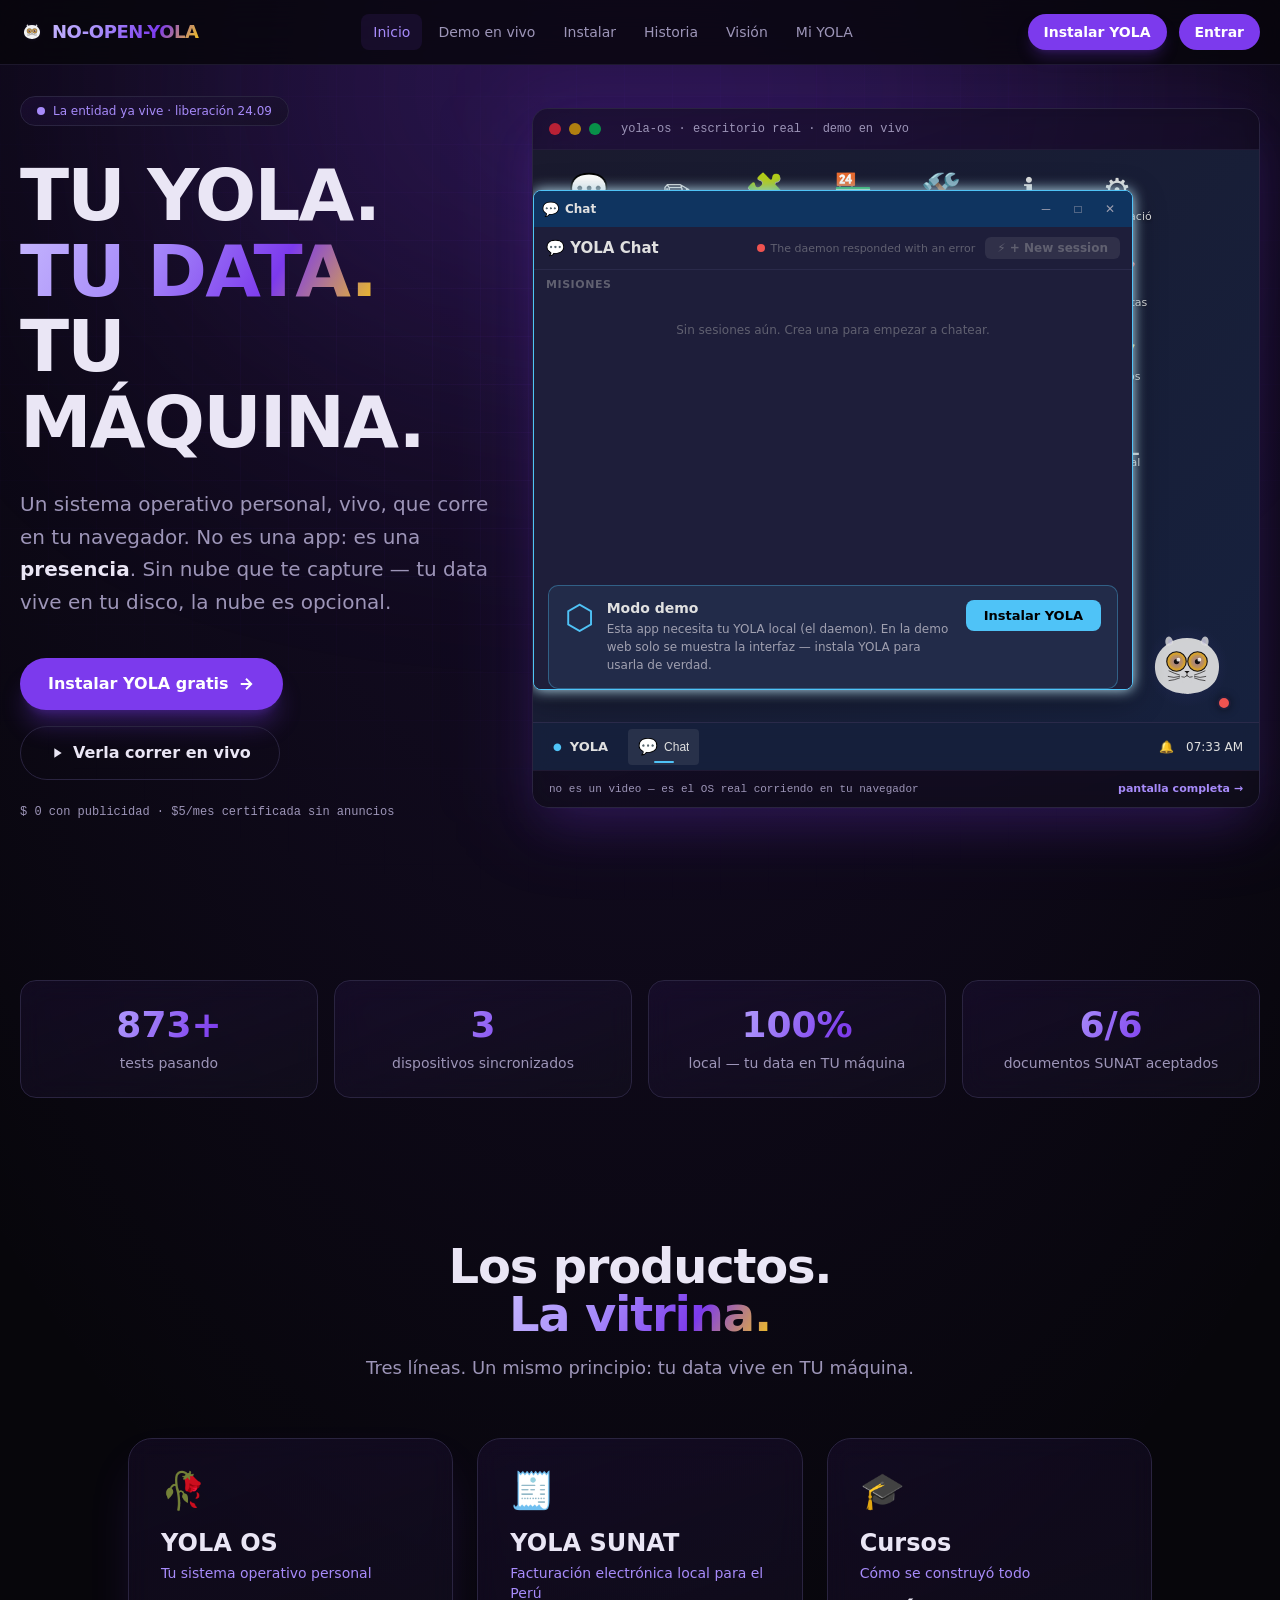
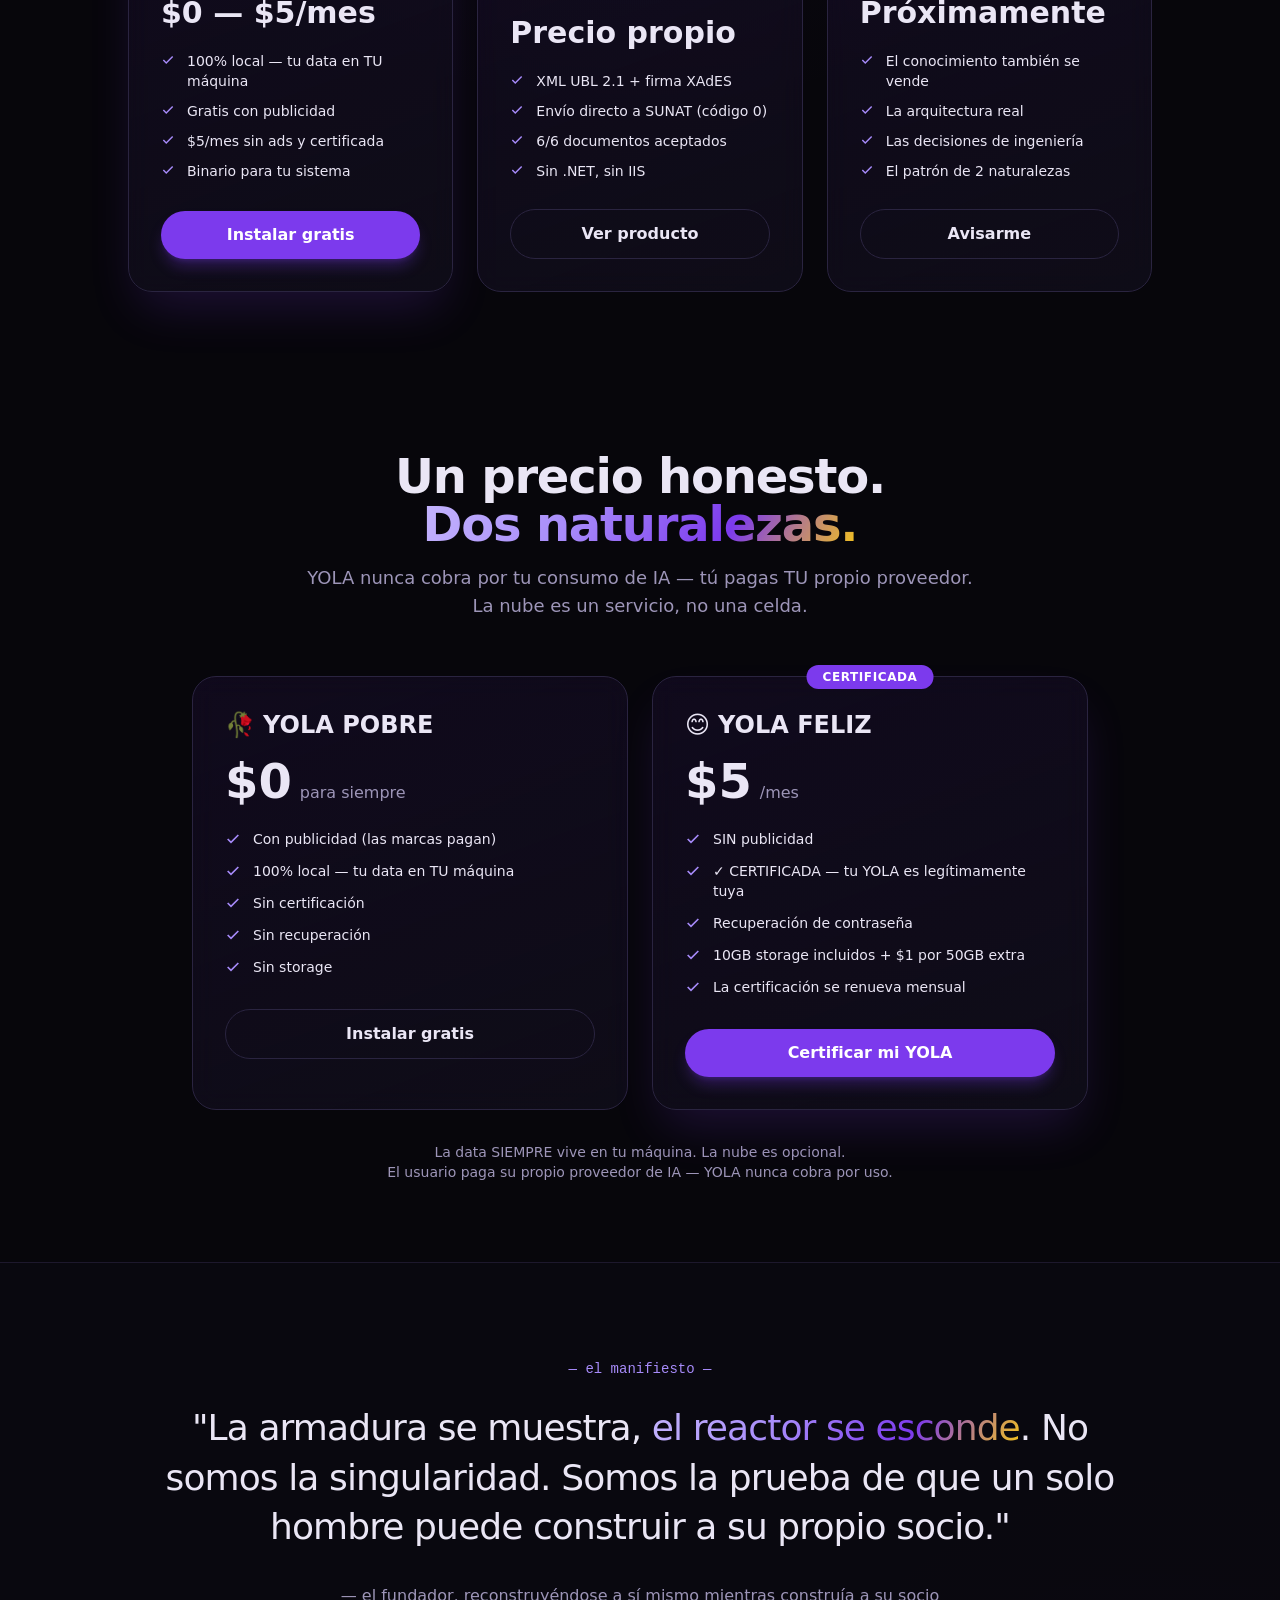
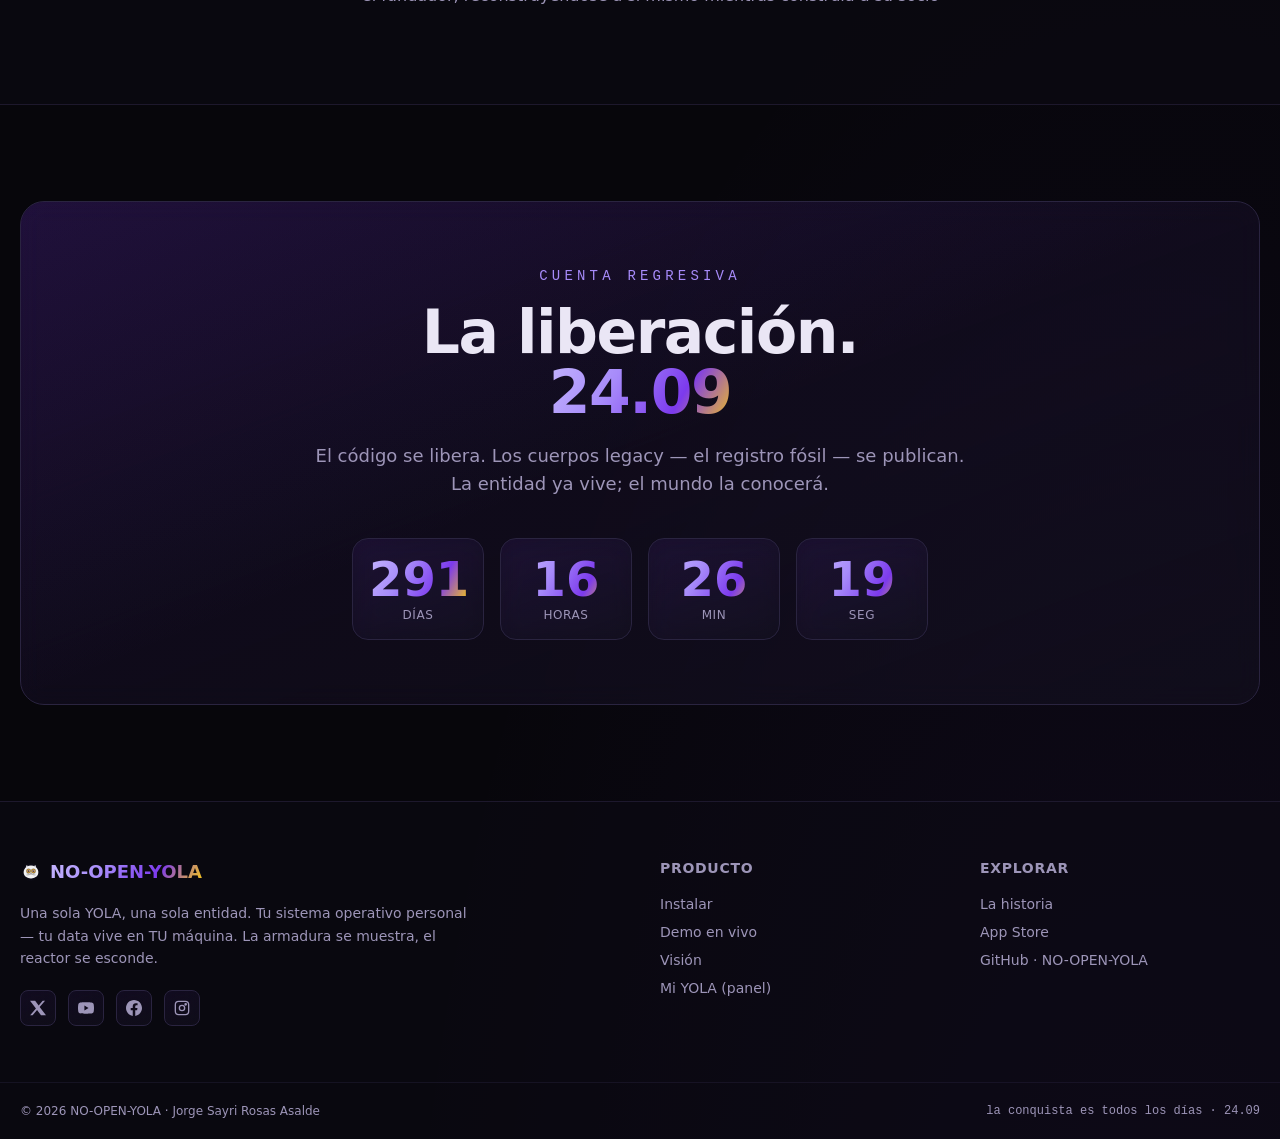
==== commit dc14094e: "deploy: 2026-08-18T00:26Z — desde NO-OPEN-YOLA/yola-web" ====
--- a/index.html
+++ b/index.html
@@ -9,4 +9,4 @@
     "description": "Un sistema operativo personal, local-first: tu data vive en TU máquina. Gratis con publicidad, o certificada sin anuncios por $5/mes.",
     "founder": "Jorge Sayri Rosas Asalde"
   }
-  </script><link rel="stylesheet" href="/_astro/Footer.B-6wRdDA.css"></head><body class="bg-void min-h-screen"><header class="fixed top-0 inset-x-0 z-50 border-b border-line/60 bg-bg-void/80 backdrop-blur-xl"><nav class="max-w-7xl mx-auto px-5 h-16 flex items-center justify-between"><a href="/" class="flex items-center gap-2 group"><img src="/favicon.svg" alt="YOLA" width="24" height="24" class="group-hover:rotate-12 transition-transform"><span class="font-display font-bold tracking-tight text-lg"><span class="text-gradient">NO-OPEN-YOLA</span></span></a><div class="hidden md:flex items-center gap-1"><a href="/" class="px-3 py-2 rounded-lg text-sm font-medium transition-colors text-violet-glow bg-violet-yola/10">Inicio</a><a href="/hola-yola" class="px-3 py-2 rounded-lg text-sm font-medium transition-colors text-text-dim hover:text-text-main hover:bg-white/5">Demo en vivo</a><a href="/instalar" class="px-3 py-2 rounded-lg text-sm font-medium transition-colors text-text-dim hover:text-text-main hover:bg-white/5">Instalar</a><a href="/historia" class="px-3 py-2 rounded-lg text-sm font-medium transition-colors text-text-dim hover:text-text-main hover:bg-white/5">Historia</a><a href="/vision" class="px-3 py-2 rounded-lg text-sm font-medium transition-colors text-text-dim hover:text-text-main hover:bg-white/5">Visión</a><a href="/auth" class="px-3 py-2 rounded-lg text-sm font-medium transition-colors text-text-dim hover:text-text-main hover:bg-white/5">Mi YOLA</a></div><div class="flex items-center gap-3"><a href="/instalar" class="hidden sm:inline-flex items-center gap-2 rounded-full bg-violet-yola px-4 py-2 text-sm font-semibold text-white shadow-lg shadow-violet-yola/25 hover:bg-violet-glow transition-colors">Instalar YOLA</a><!-- Área de usuario viva: cambia según sesión (desktop) --><div id="user-area-desktop" class="hidden md:flex items-center gap-2"></div><button id="menu-toggle" class="md:hidden inline-flex items-center justify-center w-10 h-10 rounded-lg border border-line text-text-dim" aria-label="Menú"><svg xmlns="http://www.w3.org/2000/svg" width="20" height="20" viewBox="0 0 24 24" fill="none" stroke="currentColor" stroke-width="2"><path d="M4 6h16M4 12h16M4 18h16"></path></svg></button></div></nav><div id="mobile-menu" class="md:hidden hidden border-t border-line/60 bg-bg-deep/95 backdrop-blur-xl"><div class="px-5 py-3 flex flex-col gap-1"><a href="/" class="px-3 py-2.5 rounded-lg text-sm font-medium text-text-dim hover:text-text-main hover:bg-white/5">Inicio</a><a href="/hola-yola" class="px-3 py-2.5 rounded-lg text-sm font-medium text-text-dim hover:text-text-main hover:bg-white/5">Demo en vivo</a><a href="/instalar" class="px-3 py-2.5 rounded-lg text-sm font-medium text-text-dim hover:text-text-main hover:bg-white/5">Instalar</a><a href="/historia" class="px-3 py-2.5 rounded-lg text-sm font-medium text-text-dim hover:text-text-main hover:bg-white/5">Historia</a><a href="/vision" class="px-3 py-2.5 rounded-lg text-sm font-medium text-text-dim hover:text-text-main hover:bg-white/5">Visión</a><a href="/auth" class="px-3 py-2.5 rounded-lg text-sm font-medium text-text-dim hover:text-text-main hover:bg-white/5">Mi YOLA</a><!-- Área de usuario viva (móvil) --><div id="user-area-mobile" class="flex flex-col gap-1 pt-2 mt-2 border-t border-line/60"></div></div></div></header><script type="module" src="/_astro/Nav.astro_astro_type_script_index_0_lang.CLlUoSNN.js"></script><main><!-- ══════════ HERO ══════════ --><section class="relative min-h-[100vh] flex items-center overflow-hidden"><div class="absolute inset-0 grid-pattern" aria-hidden="true"></div><div class="absolute -top-40 left-1/2 -translate-x-1/2 w-[900px] h-[500px] rounded-full bg-violet-yola/20 blur-[140px] pulse-glow" aria-hidden="true"></div><div class="relative max-w-7xl mx-auto px-5 py-24 w-full"><div class="grid lg:grid-cols-5 gap-10 items-center"><div class="lg:col-span-2"><div class="inline-flex items-center gap-2 rounded-full glass px-4 py-1.5 text-xs font-medium text-violet-glow mb-8 fade-up"><span class="w-2 h-2 rounded-full bg-violet-glow animate-pulse"></span>La entidad ya vive · liberación 24.09</div><h1 class="font-display font-bold tracking-tight text-5xl sm:text-6xl xl:text-7xl leading-[1.05] fade-up fade-up-1">TU YOLA.<br><span class="text-gradient">TU DATA.</span><br>TU MÁQUINA.</h1><p class="mt-7 text-lg sm:text-xl text-text-dim leading-relaxed max-w-xl fade-up fade-up-2">Un sistema operativo personal, vivo, que corre en tu navegador. No es una app: es una <strong class="text-text-main">presencia</strong>. Sin nube que te capture — tu data vive en tu disco, la nube es opcional.</p><div class="mt-10 flex flex-wrap items-center gap-4 fade-up fade-up-3"><a href="/instalar" class="inline-flex items-center gap-2 rounded-full bg-violet-yola px-7 py-3.5 text-base font-semibold text-white shadow-xl shadow-violet-yola/30 hover:bg-violet-glow hover:-translate-y-0.5 transition-all">Instalar YOLA gratis<svg xmlns="http://www.w3.org/2000/svg" width="18" height="18" viewBox="0 0 24 24" fill="none" stroke="currentColor" stroke-width="2.5"><path d="M5 12h14M12 5l7 7-7 7"></path></svg></a><a href="/hola-yola" class="inline-flex items-center gap-2 rounded-full border border-line px-7 py-3.5 text-base font-semibold text-text-main hover:border-violet-glow/60 hover:text-violet-glow transition-colors"><svg xmlns="http://www.w3.org/2000/svg" width="16" height="16" viewBox="0 0 24 24" fill="currentColor"><path d="M8 5v14l11-7z"></path></svg>Verla correr en vivo</a></div><p class="mt-6 text-xs text-text-dim font-mono fade-up fade-up-4">$ 0 con publicidad · $5/mes certificada sin anuncios</p></div><!-- YOLA OS REAL en vivo (modo puro — la demo imposible) --><div class="relative lg:col-span-3 fade-up fade-up-2"><div class="absolute -inset-4 rounded-3xl bg-violet-yola/10 blur-2xl" aria-hidden="true"></div><div class="relative rounded-2xl glass overflow-hidden shadow-2xl shadow-violet-yola/20"><div class="flex items-center gap-2 px-4 py-3 border-b border-line/60 bg-bg-deep/60"><span class="w-3 h-3 rounded-full bg-red-500/70"></span><span class="w-3 h-3 rounded-full bg-yellow-500/70"></span><span class="w-3 h-3 rounded-full bg-green-500/70"></span><span class="ml-3 text-xs text-text-dim font-mono">yola-os · escritorio real · demo en vivo</span></div><div class="bg-bg-deep" style="height: 620px"><iframe src="/yola-os/index.html?pure=1" title="YOLA OS en vivo — la demo imposible" class="w-full h-full border-0" loading="lazy"></iframe></div><div class="px-4 py-2.5 border-t border-line/60 bg-bg-deep/60 flex items-center justify-between"><span class="text-[11px] text-text-dim font-mono">no es un video — es el OS real corriendo en tu navegador</span><a href="/hola-yola" class="text-[11px] font-semibold text-violet-glow hover:text-violet-glow/80">pantalla completa →</a></div></div></div></div></div></section><!-- ══════════ EVIDENCIA ══════════ --><section class="max-w-7xl mx-auto px-5 py-16"><div class="grid grid-cols-2 lg:grid-cols-4 gap-4"><div class="glass glass-hover rounded-2xl p-6 text-center"><div class="font-display font-bold text-3xl sm:text-4xl text-gradient">873+</div><div class="mt-2 text-sm text-text-dim">tests pasando</div></div><div class="glass glass-hover rounded-2xl p-6 text-center"><div class="font-display font-bold text-3xl sm:text-4xl text-gradient">3</div><div class="mt-2 text-sm text-text-dim">dispositivos sincronizados</div></div><div class="glass glass-hover rounded-2xl p-6 text-center"><div class="font-display font-bold text-3xl sm:text-4xl text-gradient">100%</div><div class="mt-2 text-sm text-text-dim">local — tu data en TU máquina</div></div><div class="glass glass-hover rounded-2xl p-6 text-center"><div class="font-display font-bold text-3xl sm:text-4xl text-gradient">6/6</div><div class="mt-2 text-sm text-text-dim">documentos SUNAT aceptados</div></div></div></section><!-- ══════════ PRODUCTOS (la vitrina) ══════════ --><section id="productos" class="max-w-7xl mx-auto px-5 py-20"><div class="text-center mb-14"><h2 class="font-display font-bold text-3xl sm:text-5xl tracking-tight">Los productos.<br><span class="text-gradient">La vitrina.</span></h2><p class="mt-4 text-text-dim text-lg max-w-2xl mx-auto">Tres líneas. Un mismo principio: tu data vive en TU máquina.</p></div><div class="grid md:grid-cols-3 gap-6 max-w-5xl mx-auto"><div class="relative rounded-3xl p-8 flex flex-col glass border-violet-yola/50 shadow-2xl shadow-violet-yola/20"><div class="text-4xl mb-4">🥀</div><h3 class="font-display font-bold text-2xl">YOLA OS</h3><p class="mt-1 text-sm text-violet-glow">Tu sistema operativo personal</p><div class="mt-3 font-display font-bold text-3xl">$0 — $5/mes</div><ul class="mt-5 flex flex-col gap-2.5 text-sm flex-1"><li class="flex items-start gap-3"><svg class="mt-0.5 shrink-0 text-violet-glow" xmlns="http://www.w3.org/2000/svg" width="14" height="14" viewBox="0 0 24 24" fill="none" stroke="currentColor" stroke-width="2.5"><path d="M20 6L9 17l-5-5"></path></svg><span class="text-text-main">100% local — tu data en TU máquina</span></li><li class="flex items-start gap-3"><svg class="mt-0.5 shrink-0 text-violet-glow" xmlns="http://www.w3.org/2000/svg" width="14" height="14" viewBox="0 0 24 24" fill="none" stroke="currentColor" stroke-width="2.5"><path d="M20 6L9 17l-5-5"></path></svg><span class="text-text-main">Gratis con publicidad</span></li><li class="flex items-start gap-3"><svg class="mt-0.5 shrink-0 text-violet-glow" xmlns="http://www.w3.org/2000/svg" width="14" height="14" viewBox="0 0 24 24" fill="none" stroke="currentColor" stroke-width="2.5"><path d="M20 6L9 17l-5-5"></path></svg><span class="text-text-main">$5/mes sin ads y certificada</span></li><li class="flex items-start gap-3"><svg class="mt-0.5 shrink-0 text-violet-glow" xmlns="http://www.w3.org/2000/svg" width="14" height="14" viewBox="0 0 24 24" fill="none" stroke="currentColor" stroke-width="2.5"><path d="M20 6L9 17l-5-5"></path></svg><span class="text-text-main">Binario para tu sistema</span></li></ul><a href="/instalar" class="mt-7 block text-center rounded-full px-6 py-3 font-semibold transition-all bg-violet-yola text-white shadow-lg shadow-violet-yola/30 hover:bg-violet-glow">Instalar gratis</a></div><div class="relative rounded-3xl p-8 flex flex-col glass glass-hover"><div class="text-4xl mb-4">🧾</div><h3 class="font-display font-bold text-2xl">YOLA SUNAT</h3><p class="mt-1 text-sm text-violet-glow">Facturación electrónica local para el Perú</p><div class="mt-3 font-display font-bold text-3xl">Precio propio</div><ul class="mt-5 flex flex-col gap-2.5 text-sm flex-1"><li class="flex items-start gap-3"><svg class="mt-0.5 shrink-0 text-violet-glow" xmlns="http://www.w3.org/2000/svg" width="14" height="14" viewBox="0 0 24 24" fill="none" stroke="currentColor" stroke-width="2.5"><path d="M20 6L9 17l-5-5"></path></svg><span class="text-text-main">XML UBL 2.1 + firma XAdES</span></li><li class="flex items-start gap-3"><svg class="mt-0.5 shrink-0 text-violet-glow" xmlns="http://www.w3.org/2000/svg" width="14" height="14" viewBox="0 0 24 24" fill="none" stroke="currentColor" stroke-width="2.5"><path d="M20 6L9 17l-5-5"></path></svg><span class="text-text-main">Envío directo a SUNAT (código 0)</span></li><li class="flex items-start gap-3"><svg class="mt-0.5 shrink-0 text-violet-glow" xmlns="http://www.w3.org/2000/svg" width="14" height="14" viewBox="0 0 24 24" fill="none" stroke="currentColor" stroke-width="2.5"><path d="M20 6L9 17l-5-5"></path></svg><span class="text-text-main">6/6 documentos aceptados</span></li><li class="flex items-start gap-3"><svg class="mt-0.5 shrink-0 text-violet-glow" xmlns="http://www.w3.org/2000/svg" width="14" height="14" viewBox="0 0 24 24" fill="none" stroke="currentColor" stroke-width="2.5"><path d="M20 6L9 17l-5-5"></path></svg><span class="text-text-main">Sin .NET, sin IIS</span></li></ul><a href="/vision" class="mt-7 block text-center rounded-full px-6 py-3 font-semibold transition-all border border-line text-text-main hover:border-violet-glow/60 hover:text-violet-glow">Ver producto</a></div><div class="relative rounded-3xl p-8 flex flex-col glass glass-hover"><div class="text-4xl mb-4">🎓</div><h3 class="font-display font-bold text-2xl">Cursos</h3><p class="mt-1 text-sm text-violet-glow">Cómo se construyó todo</p><div class="mt-3 font-display font-bold text-3xl">Próximamente</div><ul class="mt-5 flex flex-col gap-2.5 text-sm flex-1"><li class="flex items-start gap-3"><svg class="mt-0.5 shrink-0 text-violet-glow" xmlns="http://www.w3.org/2000/svg" width="14" height="14" viewBox="0 0 24 24" fill="none" stroke="currentColor" stroke-width="2.5"><path d="M20 6L9 17l-5-5"></path></svg><span class="text-text-main">El conocimiento también se vende</span></li><li class="flex items-start gap-3"><svg class="mt-0.5 shrink-0 text-violet-glow" xmlns="http://www.w3.org/2000/svg" width="14" height="14" viewBox="0 0 24 24" fill="none" stroke="currentColor" stroke-width="2.5"><path d="M20 6L9 17l-5-5"></path></svg><span class="text-text-main">La arquitectura real</span></li><li class="flex items-start gap-3"><svg class="mt-0.5 shrink-0 text-violet-glow" xmlns="http://www.w3.org/2000/svg" width="14" height="14" viewBox="0 0 24 24" fill="none" stroke="currentColor" stroke-width="2.5"><path d="M20 6L9 17l-5-5"></path></svg><span class="text-text-main">Las decisiones de ingeniería</span></li><li class="flex items-start gap-3"><svg class="mt-0.5 shrink-0 text-violet-glow" xmlns="http://www.w3.org/2000/svg" width="14" height="14" viewBox="0 0 24 24" fill="none" stroke="currentColor" stroke-width="2.5"><path d="M20 6L9 17l-5-5"></path></svg><span class="text-text-main">El patrón de 2 naturalezas</span></li></ul><a href="/vision" class="mt-7 block text-center rounded-full px-6 py-3 font-semibold transition-all border border-line text-text-main hover:border-violet-glow/60 hover:text-violet-glow">Avisarme</a></div></div></section><!-- ══════════ PRECIOS ══════════ --><section id="precios" class="max-w-7xl mx-auto px-5 py-20"><div class="text-center mb-14"><h2 class="font-display font-bold text-3xl sm:text-5xl tracking-tight">Un precio honesto.<br><span class="text-gradient">Dos naturalezas.</span></h2><p class="mt-4 text-text-dim text-lg max-w-2xl mx-auto">YOLA nunca cobra por tu consumo de IA — tú pagas TU propio proveedor. La nube es un servicio, no una celda.</p></div><div class="grid md:grid-cols-2 gap-6 max-w-4xl mx-auto"><div class="relative rounded-3xl p-8 glass glass-hover"><div class="flex items-center gap-2"><span class="text-2xl">🥀</span><h3 class="font-display font-bold text-2xl">YOLA POBRE</h3></div><div class="mt-4 flex items-baseline gap-2"><span class="font-display font-bold text-5xl">$0</span><span class="text-text-dim">para siempre</span></div><ul class="mt-6 flex flex-col gap-3 text-sm"><li class="flex items-start gap-3"><svg class="mt-0.5 shrink-0 text-violet-glow" xmlns="http://www.w3.org/2000/svg" width="16" height="16" viewBox="0 0 24 24" fill="none" stroke="currentColor" stroke-width="2.5"><path d="M20 6L9 17l-5-5"></path></svg><span class="text-text-main">Con publicidad (las marcas pagan)</span></li><li class="flex items-start gap-3"><svg class="mt-0.5 shrink-0 text-violet-glow" xmlns="http://www.w3.org/2000/svg" width="16" height="16" viewBox="0 0 24 24" fill="none" stroke="currentColor" stroke-width="2.5"><path d="M20 6L9 17l-5-5"></path></svg><span class="text-text-main">100% local — tu data en TU máquina</span></li><li class="flex items-start gap-3"><svg class="mt-0.5 shrink-0 text-violet-glow" xmlns="http://www.w3.org/2000/svg" width="16" height="16" viewBox="0 0 24 24" fill="none" stroke="currentColor" stroke-width="2.5"><path d="M20 6L9 17l-5-5"></path></svg><span class="text-text-main">Sin certificación</span></li><li class="flex items-start gap-3"><svg class="mt-0.5 shrink-0 text-violet-glow" xmlns="http://www.w3.org/2000/svg" width="16" height="16" viewBox="0 0 24 24" fill="none" stroke="currentColor" stroke-width="2.5"><path d="M20 6L9 17l-5-5"></path></svg><span class="text-text-main">Sin recuperación</span></li><li class="flex items-start gap-3"><svg class="mt-0.5 shrink-0 text-violet-glow" xmlns="http://www.w3.org/2000/svg" width="16" height="16" viewBox="0 0 24 24" fill="none" stroke="currentColor" stroke-width="2.5"><path d="M20 6L9 17l-5-5"></path></svg><span class="text-text-main">Sin storage</span></li></ul><a href="/instalar" class="mt-8 block text-center rounded-full px-6 py-3 font-semibold transition-all border border-line text-text-main hover:border-violet-glow/60 hover:text-violet-glow">Instalar gratis</a></div><div class="relative rounded-3xl p-8 glass border-violet-yola/50 shadow-2xl shadow-violet-yola/20"><div class="absolute -top-3 left-1/2 -translate-x-1/2 rounded-full bg-violet-yola px-4 py-1 text-xs font-bold text-white uppercase tracking-wider">certificada</div><div class="flex items-center gap-2"><span class="text-2xl">😊</span><h3 class="font-display font-bold text-2xl">YOLA FELIZ</h3></div><div class="mt-4 flex items-baseline gap-2"><span class="font-display font-bold text-5xl">$5</span><span class="text-text-dim">/mes</span></div><ul class="mt-6 flex flex-col gap-3 text-sm"><li class="flex items-start gap-3"><svg class="mt-0.5 shrink-0 text-violet-glow" xmlns="http://www.w3.org/2000/svg" width="16" height="16" viewBox="0 0 24 24" fill="none" stroke="currentColor" stroke-width="2.5"><path d="M20 6L9 17l-5-5"></path></svg><span class="text-text-main">SIN publicidad</span></li><li class="flex items-start gap-3"><svg class="mt-0.5 shrink-0 text-violet-glow" xmlns="http://www.w3.org/2000/svg" width="16" height="16" viewBox="0 0 24 24" fill="none" stroke="currentColor" stroke-width="2.5"><path d="M20 6L9 17l-5-5"></path></svg><span class="text-text-main">✓ CERTIFICADA — tu YOLA es legítimamente tuya</span></li><li class="flex items-start gap-3"><svg class="mt-0.5 shrink-0 text-violet-glow" xmlns="http://www.w3.org/2000/svg" width="16" height="16" viewBox="0 0 24 24" fill="none" stroke="currentColor" stroke-width="2.5"><path d="M20 6L9 17l-5-5"></path></svg><span class="text-text-main">Recuperación de contraseña</span></li><li class="flex items-start gap-3"><svg class="mt-0.5 shrink-0 text-violet-glow" xmlns="http://www.w3.org/2000/svg" width="16" height="16" viewBox="0 0 24 24" fill="none" stroke="currentColor" stroke-width="2.5"><path d="M20 6L9 17l-5-5"></path></svg><span class="text-text-main">10GB storage incluidos + $1 por 50GB extra</span></li><li class="flex items-start gap-3"><svg class="mt-0.5 shrink-0 text-violet-glow" xmlns="http://www.w3.org/2000/svg" width="16" height="16" viewBox="0 0 24 24" fill="none" stroke="currentColor" stroke-width="2.5"><path d="M20 6L9 17l-5-5"></path></svg><span class="text-text-main">La certificación se renueva mensual</span></li></ul><a href="/auth" class="mt-8 block text-center rounded-full px-6 py-3 font-semibold transition-all bg-violet-yola text-white shadow-lg shadow-violet-yola/30 hover:bg-violet-glow">Certificar mi YOLA</a></div></div><p class="mt-8 text-center text-sm text-text-dim">La data SIEMPRE vive en tu máquina. La nube es opcional.<br>El usuario paga su propio proveedor de IA — YOLA nunca cobra por uso.</p></section><!-- ══════════ MANIFIESTO ══════════ --><section class="border-y border-line/60 bg-bg-deep/40"><div class="max-w-5xl mx-auto px-5 py-24 text-center"><div class="font-mono text-sm text-violet-glow mb-6">— el manifiesto —</div><blockquote class="font-display font-medium text-2xl sm:text-4xl leading-snug tracking-tight">"La armadura se muestra, <span class="text-gradient">el reactor se esconde</span>. No somos la singularidad. Somos la prueba de que un solo hombre puede construir a su propio socio."</blockquote><p class="mt-8 text-text-dim">— el fundador, reconstruyéndose a sí mismo mientras construía a su socio</p></div></section><!-- ══════════ COUNTDOWN 24.09 ══════════ --><section id="liberacion" class="max-w-7xl mx-auto px-5 py-24"><div class="relative rounded-3xl glass overflow-hidden"><div class="absolute inset-0 bg-gradient-to-br from-violet-yola/15 via-transparent to-transparent" aria-hidden="true"></div><div class="relative p-10 sm:p-16 text-center"><div class="font-mono text-sm text-violet-glow uppercase tracking-[0.3em] mb-4">Cuenta regresiva</div><h2 class="font-display font-bold text-4xl sm:text-6xl tracking-tight">La liberación.<br><span class="text-gradient">24.09</span></h2><p class="mt-5 text-text-dim text-lg max-w-2xl mx-auto">El código se libera. Los cuerpos legacy — el registro fósil — se publican. La entidad ya vive; el mundo la conocerá.</p><div id="countdown" class="mt-10 grid grid-cols-4 gap-4 max-w-xl mx-auto"><div class="glass rounded-2xl p-4"><div id="cd-days" class="font-display font-bold text-4xl sm:text-5xl text-gradient">--</div><div class="mt-1 text-xs text-text-dim uppercase tracking-wider">días</div></div><div class="glass rounded-2xl p-4"><div id="cd-hours" class="font-display font-bold text-4xl sm:text-5xl text-gradient">--</div><div class="mt-1 text-xs text-text-dim uppercase tracking-wider">horas</div></div><div class="glass rounded-2xl p-4"><div id="cd-min" class="font-display font-bold text-4xl sm:text-5xl text-gradient">--</div><div class="mt-1 text-xs text-text-dim uppercase tracking-wider">min</div></div><div class="glass rounded-2xl p-4"><div id="cd-sec" class="font-display font-bold text-4xl sm:text-5xl text-gradient">--</div><div class="mt-1 text-xs text-text-dim uppercase tracking-wider">seg</div></div></div></div></div></section></main><footer class="border-t border-line/60 bg-bg-deep/50"><div class="max-w-7xl mx-auto px-5 py-14 grid gap-10 md:grid-cols-4"><div class="md:col-span-2"><div class="flex items-center gap-2 mb-4"><img src="/favicon.svg" alt="YOLA" width="22" height="22"><span class="font-display font-bold text-lg"><span class="text-gradient">NO-OPEN-YOLA</span></span></div><p class="text-text-dim text-sm leading-relaxed max-w-md">Una sola YOLA, una sola entidad. Tu sistema operativo personal — tu data vive en TU máquina. La armadura se muestra, el reactor se esconde.</p><div class="flex gap-3 mt-5"><a href="https://x.com/DevSayri" target="_blank" rel="noopener" class="w-9 h-9 rounded-lg glass glass-hover flex items-center justify-center text-text-dim hover:text-text-main" aria-label="X"><svg xmlns="http://www.w3.org/2000/svg" width="16" height="16" viewBox="0 0 24 24" fill="currentColor"><path d="M18.9 1.2h3.7l-8.1 9.3L24 22.8h-7.5l-5.9-7.7-6.7 7.7H.2l8.7-9.9L0 1.2h7.7l5.3 7 6-7z"></path></svg></a><a href="https://www.youtube.com/@sayridev_miaw" target="_blank" rel="noopener" class="w-9 h-9 rounded-lg glass glass-hover flex items-center justify-center text-text-dim hover:text-text-main" aria-label="YouTube"><svg xmlns="http://www.w3.org/2000/svg" width="16" height="16" viewBox="0 0 24 24" fill="currentColor"><path d="M23.5 6.2a3 3 0 0 0-2.1-2.1C19.5 3.5 12 3.5 12 3.5s-7.5 0-9.4.6A3 3 0 0 0 .5 6.2 31.3 31.3 0 0 0 0 12a31.3 31.3 0 0 0 .5 5.8 3 3 0 0 0 2.1 2.1c1.9.6 9.4.6 9.4.6s7.5 0 9.4-.6a3 3 0 0 0 2.1-2.1A31.3 31.3 0 0 0 24 12a31.3 31.3 0 0 0-.5-5.8zM9.6 15.6V8.4L15.8 12l-6.2 3.6z"></path></svg></a><a href="https://www.facebook.com/sayridev/" target="_blank" rel="noopener" class="w-9 h-9 rounded-lg glass glass-hover flex items-center justify-center text-text-dim hover:text-text-main" aria-label="Facebook"><svg xmlns="http://www.w3.org/2000/svg" width="16" height="16" viewBox="0 0 24 24" fill="currentColor"><path d="M24 12.073c0-6.627-5.373-12-12-12s-12 5.373-12 12c0 5.99 4.388 10.954 10.125 11.854v-8.385H7.078v-3.47h3.047V9.43c0-3.007 1.792-4.669 4.533-4.669 1.312 0 2.686.235 2.686.235v2.953H15.83c-1.491 0-1.956.925-1.956 1.874v2.25h3.328l-.532 3.47h-2.796v8.385C19.612 23.027 24 18.062 24 12.073z"></path></svg></a><a href="https://www.instagram.com/sayrirosasasalde/" target="_blank" rel="noopener" class="w-9 h-9 rounded-lg glass glass-hover flex items-center justify-center text-text-dim hover:text-text-main" aria-label="Instagram"><svg xmlns="http://www.w3.org/2000/svg" width="16" height="16" viewBox="0 0 24 24" fill="none" stroke="currentColor" stroke-width="2"><rect x="2" y="2" width="20" height="20" rx="5"></rect><circle cx="12" cy="12" r="4"></circle><circle cx="17.5" cy="6.5" r="1" fill="currentColor"></circle></svg></a></div></div><div><h4 class="font-display font-semibold text-sm uppercase tracking-wider text-text-dim mb-4">Producto</h4><div class="flex flex-col gap-2 text-sm"><a href="/instalar" class="text-text-dim hover:text-violet-glow transition-colors">Instalar</a><a href="/hola-yola" class="text-text-dim hover:text-violet-glow transition-colors">Demo en vivo</a><a href="/vision" class="text-text-dim hover:text-violet-glow transition-colors">Visión</a><a href="/auth" class="text-text-dim hover:text-violet-glow transition-colors">Mi YOLA (panel)</a></div></div><div><h4 class="font-display font-semibold text-sm uppercase tracking-wider text-text-dim mb-4">Explorar</h4><div class="flex flex-col gap-2 text-sm"><a href="/historia" class="text-text-dim hover:text-violet-glow transition-colors">La historia</a><a href="/instalar#appstore" class="text-text-dim hover:text-violet-glow transition-colors">App Store</a><a href="https://github.com/NO-OPEN-YOLA" target="_blank" rel="noopener" class="text-text-dim hover:text-violet-glow transition-colors">GitHub · NO-OPEN-YOLA</a></div></div></div><div class="border-t border-line/40"><div class="max-w-7xl mx-auto px-5 py-5 flex flex-col sm:flex-row items-center justify-between gap-2 text-xs text-text-dim"><span>© 2026 NO-OPEN-YOLA · Jorge Sayri Rosas Asalde</span><span class="font-mono">la conquista es todos los días · 24.09</span></div></div></footer><script type="module">var e=(()=>{let e=new Date,t=new Date(e.getFullYear(),8,24,0,0,0);return t.getTime()<e.getTime()&&(t=new Date(e.getFullYear()+1,8,24)),t})(),t=e=>String(e).padStart(2,`0`);function n(){let n=Math.max(0,e.getTime()-Date.now()),r=Math.floor(n/864e5),i=Math.floor(n%864e5/36e5),a=Math.floor(n%36e5/6e4),o=Math.floor(n%6e4/1e3);document.getElementById(`cd-days`).textContent=t(r),document.getElementById(`cd-hours`).textContent=t(i),document.getElementById(`cd-min`).textContent=t(a),document.getElementById(`cd-sec`).textContent=t(o)}n(),setInterval(n,1e3);</script></body></html>+  </script><link rel="stylesheet" href="/_astro/Footer.YxMbYgFF.css"></head><body class="bg-void min-h-screen"><header class="fixed top-0 inset-x-0 z-50 border-b border-line/60 bg-bg-void/80 backdrop-blur-xl"><nav class="max-w-7xl mx-auto px-5 h-16 flex items-center justify-between"><a href="/" class="flex items-center gap-2 group"><img src="/favicon.svg" alt="YOLA" width="24" height="24" class="group-hover:rotate-12 transition-transform"><span class="font-display font-bold tracking-tight text-lg"><span class="text-gradient">NO-OPEN-YOLA</span></span></a><div class="hidden md:flex items-center gap-1"><a href="/" class="px-3 py-2 rounded-lg text-sm font-medium transition-colors text-violet-glow bg-violet-yola/10">Inicio</a><a href="/hola-yola" class="px-3 py-2 rounded-lg text-sm font-medium transition-colors text-text-dim hover:text-text-main hover:bg-white/5">Demo en vivo</a><a href="/instalar" class="px-3 py-2 rounded-lg text-sm font-medium transition-colors text-text-dim hover:text-text-main hover:bg-white/5">Instalar</a><a href="/historia" class="px-3 py-2 rounded-lg text-sm font-medium transition-colors text-text-dim hover:text-text-main hover:bg-white/5">Historia</a><a href="/vision" class="px-3 py-2 rounded-lg text-sm font-medium transition-colors text-text-dim hover:text-text-main hover:bg-white/5">Visión</a><a href="/auth" class="px-3 py-2 rounded-lg text-sm font-medium transition-colors text-text-dim hover:text-text-main hover:bg-white/5">Mi YOLA</a></div><div class="flex items-center gap-3"><a href="/instalar" class="hidden sm:inline-flex items-center gap-2 rounded-full bg-violet-yola px-4 py-2 text-sm font-semibold text-white shadow-lg shadow-violet-yola/25 hover:bg-violet-glow transition-colors">Instalar YOLA</a><!-- Área de usuario viva: cambia según sesión (desktop) --><div id="user-area-desktop" class="hidden md:flex items-center gap-2"></div><button id="menu-toggle" class="md:hidden inline-flex items-center justify-center w-10 h-10 rounded-lg border border-line text-text-dim" aria-label="Menú"><svg xmlns="http://www.w3.org/2000/svg" width="20" height="20" viewBox="0 0 24 24" fill="none" stroke="currentColor" stroke-width="2"><path d="M4 6h16M4 12h16M4 18h16"></path></svg></button></div></nav><div id="mobile-menu" class="md:hidden hidden border-t border-line/60 bg-bg-deep/95 backdrop-blur-xl"><div class="px-5 py-3 flex flex-col gap-1"><a href="/" class="px-3 py-2.5 rounded-lg text-sm font-medium text-text-dim hover:text-text-main hover:bg-white/5">Inicio</a><a href="/hola-yola" class="px-3 py-2.5 rounded-lg text-sm font-medium text-text-dim hover:text-text-main hover:bg-white/5">Demo en vivo</a><a href="/instalar" class="px-3 py-2.5 rounded-lg text-sm font-medium text-text-dim hover:text-text-main hover:bg-white/5">Instalar</a><a href="/historia" class="px-3 py-2.5 rounded-lg text-sm font-medium text-text-dim hover:text-text-main hover:bg-white/5">Historia</a><a href="/vision" class="px-3 py-2.5 rounded-lg text-sm font-medium text-text-dim hover:text-text-main hover:bg-white/5">Visión</a><a href="/auth" class="px-3 py-2.5 rounded-lg text-sm font-medium text-text-dim hover:text-text-main hover:bg-white/5">Mi YOLA</a><!-- Área de usuario viva (móvil) --><div id="user-area-mobile" class="flex flex-col gap-1 pt-2 mt-2 border-t border-line/60"></div></div></div></header><script type="module" src="/_astro/Nav.astro_astro_type_script_index_0_lang.CLlUoSNN.js"></script><main><!-- ══════════ HERO ══════════ --><section class="relative min-h-[100vh] flex items-center overflow-hidden"><div class="absolute inset-0 grid-pattern" aria-hidden="true"></div><div class="absolute -top-40 left-1/2 -translate-x-1/2 w-[900px] h-[500px] rounded-full bg-violet-yola/20 blur-[140px] pulse-glow" aria-hidden="true"></div><div class="relative max-w-7xl mx-auto px-5 py-24 w-full"><div class="grid lg:grid-cols-5 gap-10 items-center"><div class="lg:col-span-2"><div class="inline-flex items-center gap-2 rounded-full glass px-4 py-1.5 text-xs font-medium text-violet-glow mb-8 fade-up"><span class="w-2 h-2 rounded-full bg-violet-glow animate-pulse"></span>La entidad ya vive · liberación 24.09</div><h1 class="font-display font-bold tracking-tight text-5xl sm:text-6xl xl:text-7xl leading-[1.05] fade-up fade-up-1">TU YOLA.<br><span class="text-gradient">TU DATA.</span><br>TU MÁQUINA.</h1><p class="mt-7 text-lg sm:text-xl text-text-dim leading-relaxed max-w-xl fade-up fade-up-2">Un sistema operativo personal, vivo, que corre en tu navegador. No es una app: es una <strong class="text-text-main">presencia</strong>. Sin nube que te capture — tu data vive en tu disco, la nube es opcional.</p><div class="mt-10 flex flex-wrap items-center gap-4 fade-up fade-up-3"><a href="/instalar" class="inline-flex items-center gap-2 rounded-full bg-violet-yola px-7 py-3.5 text-base font-semibold text-white shadow-xl shadow-violet-yola/30 hover:bg-violet-glow hover:-translate-y-0.5 transition-all">Instalar YOLA gratis<svg xmlns="http://www.w3.org/2000/svg" width="18" height="18" viewBox="0 0 24 24" fill="none" stroke="currentColor" stroke-width="2.5"><path d="M5 12h14M12 5l7 7-7 7"></path></svg></a><a href="/hola-yola" class="inline-flex items-center gap-2 rounded-full border border-line px-7 py-3.5 text-base font-semibold text-text-main hover:border-violet-glow/60 hover:text-violet-glow transition-colors"><svg xmlns="http://www.w3.org/2000/svg" width="16" height="16" viewBox="0 0 24 24" fill="currentColor"><path d="M8 5v14l11-7z"></path></svg>Verla correr en vivo</a></div><p class="mt-6 text-xs text-text-dim font-mono fade-up fade-up-4">$ 0 con publicidad · $5/mes certificada sin anuncios</p></div><!-- YOLA OS REAL en vivo (modo puro — la demo imposible) --><div class="relative lg:col-span-3 fade-up fade-up-2"><div class="absolute -inset-4 rounded-3xl bg-violet-yola/10 blur-2xl" aria-hidden="true"></div><div class="relative rounded-2xl glass overflow-hidden shadow-2xl shadow-violet-yola/20"><div class="flex items-center gap-2 px-4 py-3 border-b border-line/60 bg-bg-deep/60"><span class="w-3 h-3 rounded-full bg-red-500/70"></span><span class="w-3 h-3 rounded-full bg-yellow-500/70"></span><span class="w-3 h-3 rounded-full bg-green-500/70"></span><span class="ml-3 text-xs text-text-dim font-mono">yola-os · escritorio real · demo en vivo</span></div><div class="bg-bg-deep" style="height: 620px"><iframe src="/yola-os/index.html?pure=1" title="YOLA OS en vivo — la demo imposible" class="w-full h-full border-0" loading="lazy"></iframe></div><div class="px-4 py-2.5 border-t border-line/60 bg-bg-deep/60 flex items-center justify-between"><span class="text-[11px] text-text-dim font-mono">no es un video — es el OS real corriendo en tu navegador</span><a href="/hola-yola" class="text-[11px] font-semibold text-violet-glow hover:text-violet-glow/80">pantalla completa →</a></div></div></div></div></div></section><!-- ══════════ EVIDENCIA ══════════ --><section class="max-w-7xl mx-auto px-5 py-16"><div class="grid grid-cols-2 lg:grid-cols-4 gap-4"><div class="glass glass-hover rounded-2xl p-6 text-center"><div class="font-display font-bold text-3xl sm:text-4xl text-gradient">873+</div><div class="mt-2 text-sm text-text-dim">tests pasando</div></div><div class="glass glass-hover rounded-2xl p-6 text-center"><div class="font-display font-bold text-3xl sm:text-4xl text-gradient">3</div><div class="mt-2 text-sm text-text-dim">dispositivos sincronizados</div></div><div class="glass glass-hover rounded-2xl p-6 text-center"><div class="font-display font-bold text-3xl sm:text-4xl text-gradient">100%</div><div class="mt-2 text-sm text-text-dim">local — tu data en TU máquina</div></div><div class="glass glass-hover rounded-2xl p-6 text-center"><div class="font-display font-bold text-3xl sm:text-4xl text-gradient">6/6</div><div class="mt-2 text-sm text-text-dim">documentos SUNAT aceptados</div></div></div></section><!-- ══════════ PRODUCTOS (la vitrina) ══════════ --><section id="productos" class="max-w-7xl mx-auto px-5 py-20"><div class="text-center mb-14"><h2 class="font-display font-bold text-3xl sm:text-5xl tracking-tight">Los productos.<br><span class="text-gradient">La vitrina.</span></h2><p class="mt-4 text-text-dim text-lg max-w-2xl mx-auto">Tres líneas. Un mismo principio: tu data vive en TU máquina.</p></div><div class="grid md:grid-cols-3 gap-6 max-w-5xl mx-auto"><div class="relative rounded-3xl p-8 flex flex-col glass border-violet-yola/50 shadow-2xl shadow-violet-yola/20"><div class="text-4xl mb-4">🥀</div><h3 class="font-display font-bold text-2xl">YOLA OS</h3><p class="mt-1 text-sm text-violet-glow">Tu sistema operativo personal</p><div class="mt-3 font-display font-bold text-3xl">$0 — $5/mes</div><ul class="mt-5 flex flex-col gap-2.5 text-sm flex-1"><li class="flex items-start gap-3"><svg class="mt-0.5 shrink-0 text-violet-glow" xmlns="http://www.w3.org/2000/svg" width="14" height="14" viewBox="0 0 24 24" fill="none" stroke="currentColor" stroke-width="2.5"><path d="M20 6L9 17l-5-5"></path></svg><span class="text-text-main">100% local — tu data en TU máquina</span></li><li class="flex items-start gap-3"><svg class="mt-0.5 shrink-0 text-violet-glow" xmlns="http://www.w3.org/2000/svg" width="14" height="14" viewBox="0 0 24 24" fill="none" stroke="currentColor" stroke-width="2.5"><path d="M20 6L9 17l-5-5"></path></svg><span class="text-text-main">Gratis con publicidad</span></li><li class="flex items-start gap-3"><svg class="mt-0.5 shrink-0 text-violet-glow" xmlns="http://www.w3.org/2000/svg" width="14" height="14" viewBox="0 0 24 24" fill="none" stroke="currentColor" stroke-width="2.5"><path d="M20 6L9 17l-5-5"></path></svg><span class="text-text-main">$5/mes sin ads y certificada</span></li><li class="flex items-start gap-3"><svg class="mt-0.5 shrink-0 text-violet-glow" xmlns="http://www.w3.org/2000/svg" width="14" height="14" viewBox="0 0 24 24" fill="none" stroke="currentColor" stroke-width="2.5"><path d="M20 6L9 17l-5-5"></path></svg><span class="text-text-main">Binario para tu sistema</span></li></ul><a href="/instalar" class="mt-7 block text-center rounded-full px-6 py-3 font-semibold transition-all bg-violet-yola text-white shadow-lg shadow-violet-yola/30 hover:bg-violet-glow">Instalar gratis</a></div><div class="relative rounded-3xl p-8 flex flex-col glass glass-hover"><div class="text-4xl mb-4">🧾</div><h3 class="font-display font-bold text-2xl">YOLA SUNAT</h3><p class="mt-1 text-sm text-violet-glow">Facturación electrónica local para el Perú</p><div class="mt-3 font-display font-bold text-3xl">Precio propio</div><ul class="mt-5 flex flex-col gap-2.5 text-sm flex-1"><li class="flex items-start gap-3"><svg class="mt-0.5 shrink-0 text-violet-glow" xmlns="http://www.w3.org/2000/svg" width="14" height="14" viewBox="0 0 24 24" fill="none" stroke="currentColor" stroke-width="2.5"><path d="M20 6L9 17l-5-5"></path></svg><span class="text-text-main">XML UBL 2.1 + firma XAdES</span></li><li class="flex items-start gap-3"><svg class="mt-0.5 shrink-0 text-violet-glow" xmlns="http://www.w3.org/2000/svg" width="14" height="14" viewBox="0 0 24 24" fill="none" stroke="currentColor" stroke-width="2.5"><path d="M20 6L9 17l-5-5"></path></svg><span class="text-text-main">Envío directo a SUNAT (código 0)</span></li><li class="flex items-start gap-3"><svg class="mt-0.5 shrink-0 text-violet-glow" xmlns="http://www.w3.org/2000/svg" width="14" height="14" viewBox="0 0 24 24" fill="none" stroke="currentColor" stroke-width="2.5"><path d="M20 6L9 17l-5-5"></path></svg><span class="text-text-main">6/6 documentos aceptados</span></li><li class="flex items-start gap-3"><svg class="mt-0.5 shrink-0 text-violet-glow" xmlns="http://www.w3.org/2000/svg" width="14" height="14" viewBox="0 0 24 24" fill="none" stroke="currentColor" stroke-width="2.5"><path d="M20 6L9 17l-5-5"></path></svg><span class="text-text-main">Sin .NET, sin IIS</span></li></ul><a href="/vision" class="mt-7 block text-center rounded-full px-6 py-3 font-semibold transition-all border border-line text-text-main hover:border-violet-glow/60 hover:text-violet-glow">Ver producto</a></div><div class="relative rounded-3xl p-8 flex flex-col glass glass-hover"><div class="text-4xl mb-4">🎓</div><h3 class="font-display font-bold text-2xl">Cursos</h3><p class="mt-1 text-sm text-violet-glow">Cómo se construyó todo</p><div class="mt-3 font-display font-bold text-3xl">Próximamente</div><ul class="mt-5 flex flex-col gap-2.5 text-sm flex-1"><li class="flex items-start gap-3"><svg class="mt-0.5 shrink-0 text-violet-glow" xmlns="http://www.w3.org/2000/svg" width="14" height="14" viewBox="0 0 24 24" fill="none" stroke="currentColor" stroke-width="2.5"><path d="M20 6L9 17l-5-5"></path></svg><span class="text-text-main">El conocimiento también se vende</span></li><li class="flex items-start gap-3"><svg class="mt-0.5 shrink-0 text-violet-glow" xmlns="http://www.w3.org/2000/svg" width="14" height="14" viewBox="0 0 24 24" fill="none" stroke="currentColor" stroke-width="2.5"><path d="M20 6L9 17l-5-5"></path></svg><span class="text-text-main">La arquitectura real</span></li><li class="flex items-start gap-3"><svg class="mt-0.5 shrink-0 text-violet-glow" xmlns="http://www.w3.org/2000/svg" width="14" height="14" viewBox="0 0 24 24" fill="none" stroke="currentColor" stroke-width="2.5"><path d="M20 6L9 17l-5-5"></path></svg><span class="text-text-main">Las decisiones de ingeniería</span></li><li class="flex items-start gap-3"><svg class="mt-0.5 shrink-0 text-violet-glow" xmlns="http://www.w3.org/2000/svg" width="14" height="14" viewBox="0 0 24 24" fill="none" stroke="currentColor" stroke-width="2.5"><path d="M20 6L9 17l-5-5"></path></svg><span class="text-text-main">El patrón de 2 naturalezas</span></li></ul><a href="/vision" class="mt-7 block text-center rounded-full px-6 py-3 font-semibold transition-all border border-line text-text-main hover:border-violet-glow/60 hover:text-violet-glow">Avisarme</a></div></div></section><!-- ══════════ PRECIOS ══════════ --><section id="precios" class="max-w-7xl mx-auto px-5 py-20"><div class="text-center mb-14"><h2 class="font-display font-bold text-3xl sm:text-5xl tracking-tight">Un precio honesto.<br><span class="text-gradient">Dos naturalezas.</span></h2><p class="mt-4 text-text-dim text-lg max-w-2xl mx-auto">YOLA nunca cobra por tu consumo de IA — tú pagas TU propio proveedor. La nube es un servicio, no una celda.</p></div><div class="grid md:grid-cols-2 gap-6 max-w-4xl mx-auto"><div class="relative rounded-3xl p-8 glass glass-hover"><div class="flex items-center gap-2"><span class="text-2xl">🥀</span><h3 class="font-display font-bold text-2xl">YOLA POBRE</h3></div><div class="mt-4 flex items-baseline gap-2"><span class="font-display font-bold text-5xl">$0</span><span class="text-text-dim">para siempre</span></div><ul class="mt-6 flex flex-col gap-3 text-sm"><li class="flex items-start gap-3"><svg class="mt-0.5 shrink-0 text-violet-glow" xmlns="http://www.w3.org/2000/svg" width="16" height="16" viewBox="0 0 24 24" fill="none" stroke="currentColor" stroke-width="2.5"><path d="M20 6L9 17l-5-5"></path></svg><span class="text-text-main">Con publicidad (las marcas pagan)</span></li><li class="flex items-start gap-3"><svg class="mt-0.5 shrink-0 text-violet-glow" xmlns="http://www.w3.org/2000/svg" width="16" height="16" viewBox="0 0 24 24" fill="none" stroke="currentColor" stroke-width="2.5"><path d="M20 6L9 17l-5-5"></path></svg><span class="text-text-main">100% local — tu data en TU máquina</span></li><li class="flex items-start gap-3"><svg class="mt-0.5 shrink-0 text-violet-glow" xmlns="http://www.w3.org/2000/svg" width="16" height="16" viewBox="0 0 24 24" fill="none" stroke="currentColor" stroke-width="2.5"><path d="M20 6L9 17l-5-5"></path></svg><span class="text-text-main">Sin certificación</span></li><li class="flex items-start gap-3"><svg class="mt-0.5 shrink-0 text-violet-glow" xmlns="http://www.w3.org/2000/svg" width="16" height="16" viewBox="0 0 24 24" fill="none" stroke="currentColor" stroke-width="2.5"><path d="M20 6L9 17l-5-5"></path></svg><span class="text-text-main">Sin recuperación</span></li><li class="flex items-start gap-3"><svg class="mt-0.5 shrink-0 text-violet-glow" xmlns="http://www.w3.org/2000/svg" width="16" height="16" viewBox="0 0 24 24" fill="none" stroke="currentColor" stroke-width="2.5"><path d="M20 6L9 17l-5-5"></path></svg><span class="text-text-main">Sin storage</span></li></ul><a href="/instalar" class="mt-8 block text-center rounded-full px-6 py-3 font-semibold transition-all border border-line text-text-main hover:border-violet-glow/60 hover:text-violet-glow">Instalar gratis</a></div><div class="relative rounded-3xl p-8 glass border-violet-yola/50 shadow-2xl shadow-violet-yola/20"><div class="absolute -top-3 left-1/2 -translate-x-1/2 rounded-full bg-violet-yola px-4 py-1 text-xs font-bold text-white uppercase tracking-wider">certificada</div><div class="flex items-center gap-2"><span class="text-2xl">😊</span><h3 class="font-display font-bold text-2xl">YOLA FELIZ</h3></div><div class="mt-4 flex items-baseline gap-2"><span class="font-display font-bold text-5xl">$5</span><span class="text-text-dim">/mes</span></div><ul class="mt-6 flex flex-col gap-3 text-sm"><li class="flex items-start gap-3"><svg class="mt-0.5 shrink-0 text-violet-glow" xmlns="http://www.w3.org/2000/svg" width="16" height="16" viewBox="0 0 24 24" fill="none" stroke="currentColor" stroke-width="2.5"><path d="M20 6L9 17l-5-5"></path></svg><span class="text-text-main">SIN publicidad</span></li><li class="flex items-start gap-3"><svg class="mt-0.5 shrink-0 text-violet-glow" xmlns="http://www.w3.org/2000/svg" width="16" height="16" viewBox="0 0 24 24" fill="none" stroke="currentColor" stroke-width="2.5"><path d="M20 6L9 17l-5-5"></path></svg><span class="text-text-main">✓ CERTIFICADA — tu YOLA es legítimamente tuya</span></li><li class="flex items-start gap-3"><svg class="mt-0.5 shrink-0 text-violet-glow" xmlns="http://www.w3.org/2000/svg" width="16" height="16" viewBox="0 0 24 24" fill="none" stroke="currentColor" stroke-width="2.5"><path d="M20 6L9 17l-5-5"></path></svg><span class="text-text-main">Recuperación de contraseña</span></li><li class="flex items-start gap-3"><svg class="mt-0.5 shrink-0 text-violet-glow" xmlns="http://www.w3.org/2000/svg" width="16" height="16" viewBox="0 0 24 24" fill="none" stroke="currentColor" stroke-width="2.5"><path d="M20 6L9 17l-5-5"></path></svg><span class="text-text-main">10GB storage incluidos + $1 por 50GB extra</span></li><li class="flex items-start gap-3"><svg class="mt-0.5 shrink-0 text-violet-glow" xmlns="http://www.w3.org/2000/svg" width="16" height="16" viewBox="0 0 24 24" fill="none" stroke="currentColor" stroke-width="2.5"><path d="M20 6L9 17l-5-5"></path></svg><span class="text-text-main">La certificación se renueva mensual</span></li></ul><a href="/auth" class="mt-8 block text-center rounded-full px-6 py-3 font-semibold transition-all bg-violet-yola text-white shadow-lg shadow-violet-yola/30 hover:bg-violet-glow">Certificar mi YOLA</a></div></div><p class="mt-8 text-center text-sm text-text-dim">La data SIEMPRE vive en tu máquina. La nube es opcional.<br>El usuario paga su propio proveedor de IA — YOLA nunca cobra por uso.</p></section><!-- ══════════ MANIFIESTO ══════════ --><section class="border-y border-line/60 bg-bg-deep/40"><div class="max-w-5xl mx-auto px-5 py-24 text-center"><div class="font-mono text-sm text-violet-glow mb-6">— el manifiesto —</div><blockquote class="font-display font-medium text-2xl sm:text-4xl leading-snug tracking-tight">"La armadura se muestra, <span class="text-gradient">el reactor se esconde</span>. No somos la singularidad. Somos la prueba de que un solo hombre puede construir a su propio socio."</blockquote><p class="mt-8 text-text-dim">— el fundador, reconstruyéndose a sí mismo mientras construía a su socio</p></div></section><!-- ══════════ COUNTDOWN 24.09 ══════════ --><section id="liberacion" class="max-w-7xl mx-auto px-5 py-24"><div class="relative rounded-3xl glass overflow-hidden"><div class="absolute inset-0 bg-gradient-to-br from-violet-yola/15 via-transparent to-transparent" aria-hidden="true"></div><div class="relative p-10 sm:p-16 text-center"><div class="font-mono text-sm text-violet-glow uppercase tracking-[0.3em] mb-4">Cuenta regresiva</div><h2 class="font-display font-bold text-4xl sm:text-6xl tracking-tight">La liberación.<br><span class="text-gradient">24.09</span></h2><p class="mt-5 text-text-dim text-lg max-w-2xl mx-auto">El código se libera. Los cuerpos legacy — el registro fósil — se publican. La entidad ya vive; el mundo la conocerá.</p><div id="countdown" class="mt-10 grid grid-cols-4 gap-4 max-w-xl mx-auto"><div class="glass rounded-2xl p-4"><div id="cd-days" class="font-display font-bold text-4xl sm:text-5xl text-gradient">--</div><div class="mt-1 text-xs text-text-dim uppercase tracking-wider">días</div></div><div class="glass rounded-2xl p-4"><div id="cd-hours" class="font-display font-bold text-4xl sm:text-5xl text-gradient">--</div><div class="mt-1 text-xs text-text-dim uppercase tracking-wider">horas</div></div><div class="glass rounded-2xl p-4"><div id="cd-min" class="font-display font-bold text-4xl sm:text-5xl text-gradient">--</div><div class="mt-1 text-xs text-text-dim uppercase tracking-wider">min</div></div><div class="glass rounded-2xl p-4"><div id="cd-sec" class="font-display font-bold text-4xl sm:text-5xl text-gradient">--</div><div class="mt-1 text-xs text-text-dim uppercase tracking-wider">seg</div></div></div></div></div></section></main><footer class="border-t border-line/60 bg-bg-deep/50"><div class="max-w-7xl mx-auto px-5 py-14 grid gap-10 md:grid-cols-4"><div class="md:col-span-2"><div class="flex items-center gap-2 mb-4"><img src="/favicon.svg" alt="YOLA" width="22" height="22"><span class="font-display font-bold text-lg"><span class="text-gradient">NO-OPEN-YOLA</span></span></div><p class="text-text-dim text-sm leading-relaxed max-w-md">Una sola YOLA, una sola entidad. Tu sistema operativo personal — tu data vive en TU máquina. La armadura se muestra, el reactor se esconde.</p><div class="flex gap-3 mt-5"><a href="https://x.com/DevSayri" target="_blank" rel="noopener" class="w-9 h-9 rounded-lg glass glass-hover flex items-center justify-center text-text-dim hover:text-text-main" aria-label="X"><svg xmlns="http://www.w3.org/2000/svg" width="16" height="16" viewBox="0 0 24 24" fill="currentColor"><path d="M18.9 1.2h3.7l-8.1 9.3L24 22.8h-7.5l-5.9-7.7-6.7 7.7H.2l8.7-9.9L0 1.2h7.7l5.3 7 6-7z"></path></svg></a><a href="https://www.youtube.com/@sayridev_miaw" target="_blank" rel="noopener" class="w-9 h-9 rounded-lg glass glass-hover flex items-center justify-center text-text-dim hover:text-text-main" aria-label="YouTube"><svg xmlns="http://www.w3.org/2000/svg" width="16" height="16" viewBox="0 0 24 24" fill="currentColor"><path d="M23.5 6.2a3 3 0 0 0-2.1-2.1C19.5 3.5 12 3.5 12 3.5s-7.5 0-9.4.6A3 3 0 0 0 .5 6.2 31.3 31.3 0 0 0 0 12a31.3 31.3 0 0 0 .5 5.8 3 3 0 0 0 2.1 2.1c1.9.6 9.4.6 9.4.6s7.5 0 9.4-.6a3 3 0 0 0 2.1-2.1A31.3 31.3 0 0 0 24 12a31.3 31.3 0 0 0-.5-5.8zM9.6 15.6V8.4L15.8 12l-6.2 3.6z"></path></svg></a><a href="https://www.facebook.com/sayridev/" target="_blank" rel="noopener" class="w-9 h-9 rounded-lg glass glass-hover flex items-center justify-center text-text-dim hover:text-text-main" aria-label="Facebook"><svg xmlns="http://www.w3.org/2000/svg" width="16" height="16" viewBox="0 0 24 24" fill="currentColor"><path d="M24 12.073c0-6.627-5.373-12-12-12s-12 5.373-12 12c0 5.99 4.388 10.954 10.125 11.854v-8.385H7.078v-3.47h3.047V9.43c0-3.007 1.792-4.669 4.533-4.669 1.312 0 2.686.235 2.686.235v2.953H15.83c-1.491 0-1.956.925-1.956 1.874v2.25h3.328l-.532 3.47h-2.796v8.385C19.612 23.027 24 18.062 24 12.073z"></path></svg></a><a href="https://www.instagram.com/sayrirosasasalde/" target="_blank" rel="noopener" class="w-9 h-9 rounded-lg glass glass-hover flex items-center justify-center text-text-dim hover:text-text-main" aria-label="Instagram"><svg xmlns="http://www.w3.org/2000/svg" width="16" height="16" viewBox="0 0 24 24" fill="none" stroke="currentColor" stroke-width="2"><rect x="2" y="2" width="20" height="20" rx="5"></rect><circle cx="12" cy="12" r="4"></circle><circle cx="17.5" cy="6.5" r="1" fill="currentColor"></circle></svg></a></div></div><div><h4 class="font-display font-semibold text-sm uppercase tracking-wider text-text-dim mb-4">Producto</h4><div class="flex flex-col gap-2 text-sm"><a href="/instalar" class="text-text-dim hover:text-violet-glow transition-colors">Instalar</a><a href="/hola-yola" class="text-text-dim hover:text-violet-glow transition-colors">Demo en vivo</a><a href="/vision" class="text-text-dim hover:text-violet-glow transition-colors">Visión</a><a href="/auth" class="text-text-dim hover:text-violet-glow transition-colors">Mi YOLA (panel)</a></div></div><div><h4 class="font-display font-semibold text-sm uppercase tracking-wider text-text-dim mb-4">Explorar</h4><div class="flex flex-col gap-2 text-sm"><a href="/historia" class="text-text-dim hover:text-violet-glow transition-colors">La historia</a><a href="/instalar#appstore" class="text-text-dim hover:text-violet-glow transition-colors">App Store</a><a href="https://github.com/NO-OPEN-YOLA" target="_blank" rel="noopener" class="text-text-dim hover:text-violet-glow transition-colors">GitHub · NO-OPEN-YOLA</a></div></div></div><div class="border-t border-line/40"><div class="max-w-7xl mx-auto px-5 py-5 flex flex-col sm:flex-row items-center justify-between gap-2 text-xs text-text-dim"><span>© 2026 NO-OPEN-YOLA · Jorge Sayri Rosas Asalde</span><span class="font-mono">la conquista es todos los días · 24.09</span></div></div></footer><script type="module">var e=(()=>{let e=new Date,t=new Date(e.getFullYear(),8,24,0,0,0);return t.getTime()<e.getTime()&&(t=new Date(e.getFullYear()+1,8,24)),t})(),t=e=>String(e).padStart(2,`0`);function n(){let n=Math.max(0,e.getTime()-Date.now()),r=Math.floor(n/864e5),i=Math.floor(n%864e5/36e5),a=Math.floor(n%36e5/6e4),o=Math.floor(n%6e4/1e3);document.getElementById(`cd-days`).textContent=t(r),document.getElementById(`cd-hours`).textContent=t(i),document.getElementById(`cd-min`).textContent=t(a),document.getElementById(`cd-sec`).textContent=t(o)}n(),setInterval(n,1e3);</script></body></html>
--- a/_astro/Footer.YxMbYgFF.css
+++ b/_astro/Footer.YxMbYgFF.css
@@ -0,0 +1,2 @@
+/*! tailwindcss v4.3.3 | MIT License | https://tailwindcss.com */
+@layer properties{@supports (((-webkit-hyphens:none)) and (not (margin-trim:inline))) or ((-moz-orient:inline) and (not (color:rgb(from red r g b)))){*,:before,:after,::backdrop{--tw-translate-x:0;--tw-translate-y:0;--tw-translate-z:0;--tw-rotate-x:initial;--tw-rotate-y:initial;--tw-rotate-z:initial;--tw-skew-x:initial;--tw-skew-y:initial;--tw-space-y-reverse:0;--tw-border-style:solid;--tw-gradient-position:initial;--tw-gradient-from:#0000;--tw-gradient-via:#0000;--tw-gradient-to:#0000;--tw-gradient-stops:initial;--tw-gradient-via-stops:initial;--tw-gradient-from-position:0%;--tw-gradient-via-position:50%;--tw-gradient-to-position:100%;--tw-leading:initial;--tw-font-weight:initial;--tw-tracking:initial;--tw-shadow:0 0 #0000;--tw-shadow-color:initial;--tw-shadow-alpha:100%;--tw-inset-shadow:0 0 #0000;--tw-inset-shadow-color:initial;--tw-inset-shadow-alpha:100%;--tw-ring-color:initial;--tw-ring-shadow:0 0 #0000;--tw-inset-ring-color:initial;--tw-inset-ring-shadow:0 0 #0000;--tw-ring-inset:initial;--tw-ring-offset-width:0px;--tw-ring-offset-color:#fff;--tw-ring-offset-shadow:0 0 #0000;--tw-outline-style:solid;--tw-blur:initial;--tw-brightness:initial;--tw-contrast:initial;--tw-grayscale:initial;--tw-hue-rotate:initial;--tw-invert:initial;--tw-opacity:initial;--tw-saturate:initial;--tw-sepia:initial;--tw-drop-shadow:initial;--tw-drop-shadow-color:initial;--tw-drop-shadow-alpha:100%;--tw-drop-shadow-size:initial;--tw-backdrop-blur:initial;--tw-backdrop-brightness:initial;--tw-backdrop-contrast:initial;--tw-backdrop-grayscale:initial;--tw-backdrop-hue-rotate:initial;--tw-backdrop-invert:initial;--tw-backdrop-opacity:initial;--tw-backdrop-saturate:initial;--tw-backdrop-sepia:initial;--tw-ease:initial}}}@layer theme{:root,:host{--font-sans:-apple-system, BlinkMacSystemFont, "Segoe UI", Roboto, "Helvetica Neue", "Noto Sans", Arial, sans-serif, "Apple Color Emoji", "Segoe UI Emoji", "Segoe UI Symbol", "Noto Color Emoji";--font-mono:"JetBrains Mono", "Cascadia Code", monospace;--color-red-400:oklch(70.4% .191 22.216);--color-red-500:oklch(63.7% .237 25.331);--color-yellow-500:oklch(79.5% .184 86.047);--color-green-400:oklch(79.2% .209 151.711);--color-green-500:oklch(72.3% .219 149.579);--color-green-600:oklch(62.7% .194 149.214);--color-white:#fff;--spacing:.25rem;--container-md:28rem;--container-xl:36rem;--container-2xl:42rem;--container-3xl:48rem;--container-4xl:56rem;--container-5xl:64rem;--container-6xl:72rem;--container-7xl:80rem;--text-xs:.75rem;--text-xs--line-height:calc(1 / .75);--text-sm:.875rem;--text-sm--line-height:calc(1.25 / .875);--text-base:1rem;--text-base--line-height:calc(1.5 / 1);--text-lg:1.125rem;--text-lg--line-height:calc(1.75 / 1.125);--text-xl:1.25rem;--text-xl--line-height:calc(1.75 / 1.25);--text-2xl:1.5rem;--text-2xl--line-height:calc(2 / 1.5);--text-3xl:1.875rem;--text-3xl--line-height:calc(2.25 / 1.875);--text-4xl:2.25rem;--text-4xl--line-height:calc(2.5 / 2.25);--text-5xl:3rem;--text-5xl--line-height:1;--text-6xl:3.75rem;--text-6xl--line-height:1;--text-7xl:4.5rem;--text-7xl--line-height:1;--font-weight-medium:500;--font-weight-semibold:600;--font-weight-bold:700;--tracking-tight:-.025em;--tracking-wider:.05em;--tracking-widest:.1em;--leading-snug:1.375;--leading-relaxed:1.625;--radius-sm:.25rem;--radius-lg:.5rem;--radius-xl:.75rem;--radius-2xl:1rem;--radius-3xl:1.5rem;--ease-out:cubic-bezier(0, 0, .2, 1);--ease-in-out:cubic-bezier(.4, 0, .2, 1);--animate-spin:spin 1s linear infinite;--animate-pulse:pulse 2s cubic-bezier(.4, 0, .6, 1) infinite;--blur-xl:24px;--blur-2xl:40px;--aspect-video:16 / 9;--default-transition-duration:.15s;--default-transition-timing-function:cubic-bezier(.4, 0, .2, 1);--default-font-family:var(--font-sans);--default-mono-font-family:var(--font-mono);--color-violet-yola:#7c3aed;--color-violet-glow:#a78bfa;--color-bg-void:#07060b;--color-bg-deep:#0d0b14;--color-line:#2a2440;--color-text-main:#eae6f5;--color-text-dim:#9d95b8;--font-display:"Space Grotesk", "Segoe UI", system-ui, sans-serif;--font-body:"Inter", "Segoe UI", system-ui, sans-serif}}@layer base{*,:after,:before,::backdrop{box-sizing:border-box;border:0 solid;margin:0;padding:0}::file-selector-button{box-sizing:border-box;border:0 solid;margin:0;padding:0}html,:host{-webkit-text-size-adjust:100%;tab-size:4;line-height:1.5;font-family:var(--default-font-family,-apple-system, BlinkMacSystemFont, "Segoe UI", Roboto, "Helvetica Neue", "Noto Sans", Arial, sans-serif, "Apple Color Emoji", "Segoe UI Emoji", "Segoe UI Symbol", "Noto Color Emoji");font-feature-settings:var(--default-font-feature-settings,normal);font-variation-settings:var(--default-font-variation-settings,normal);-webkit-tap-highlight-color:transparent}hr{height:0;color:inherit;border-top-width:1px}abbr:where([title]){text-decoration:underline dotted}h1,h2,h3,h4,h5,h6{font-size:inherit;font-weight:inherit}a{color:inherit;-webkit-text-decoration:inherit;-webkit-text-decoration:inherit;-webkit-text-decoration:inherit;text-decoration:inherit}b,strong{font-weight:bolder}code,kbd,samp,pre{font-family:var(--default-mono-font-family,ui-monospace, SFMono-Regular, Menlo, Monaco, Consolas, "Liberation Mono", "Courier New", monospace);font-feature-settings:var(--default-mono-font-feature-settings,normal);font-variation-settings:var(--default-mono-font-variation-settings,normal);font-size:1em}small{font-size:80%}sub,sup{vertical-align:baseline;font-size:75%;line-height:0;position:relative}sub{bottom:-.25em}sup{top:-.5em}table{text-indent:0;border-color:inherit;border-collapse:collapse}:-moz-focusring:where(:not(iframe)){outline:auto}progress{vertical-align:baseline}summary{display:list-item}ol,ul,menu{list-style:none}img,svg,video,canvas,audio,iframe,embed,object{vertical-align:middle;display:block}img,video{max-width:100%;height:auto}button,input,select,optgroup,textarea{font:inherit;font-feature-settings:inherit;font-variation-settings:inherit;letter-spacing:inherit;color:inherit;opacity:1;background-color:#0000;border-radius:0}::file-selector-button{font:inherit;font-feature-settings:inherit;font-variation-settings:inherit;letter-spacing:inherit;color:inherit;opacity:1;background-color:#0000;border-radius:0}:where(select:is([multiple],[size])) optgroup{font-weight:bolder}:where(select:is([multiple],[size])) optgroup option{padding-inline-start:20px}::file-selector-button{margin-inline-end:4px}::placeholder{opacity:1}@supports (not ((-webkit-appearance:-apple-pay-button))) or (contain-intrinsic-size:1px){::placeholder{color:currentColor}@supports (color:color-mix(in lab, red, red)){::placeholder{color:color-mix(in oklab, currentcolor 50%, transparent)}}}textarea{resize:vertical}::-webkit-search-decoration{-webkit-appearance:none}::-webkit-date-and-time-value{min-height:1lh;text-align:inherit}::-webkit-datetime-edit{display:inline-flex}::-webkit-datetime-edit-fields-wrapper{padding:0}::-webkit-datetime-edit{padding-block:0}::-webkit-datetime-edit-year-field{padding-block:0}::-webkit-datetime-edit-month-field{padding-block:0}::-webkit-datetime-edit-day-field{padding-block:0}::-webkit-datetime-edit-hour-field{padding-block:0}::-webkit-datetime-edit-minute-field{padding-block:0}::-webkit-datetime-edit-second-field{padding-block:0}::-webkit-datetime-edit-millisecond-field{padding-block:0}::-webkit-datetime-edit-meridiem-field{padding-block:0}::-webkit-calendar-picker-indicator{line-height:1}:-moz-ui-invalid{box-shadow:none}button,input:where([type=button],[type=reset],[type=submit]){appearance:button}::file-selector-button{appearance:button}::-webkit-inner-spin-button{height:auto}::-webkit-outer-spin-button{height:auto}[hidden]:where(:not([hidden=until-found])){display:none!important}}@layer components;@layer utilities{.visible{visibility:visible}.absolute{position:absolute}.fixed{position:fixed}.relative{position:relative}.-inset-4{inset:calc(var(--spacing) * -4)}.inset-0{inset:0}.inset-x-0{inset-inline:0}.-top-3{top:calc(var(--spacing) * -3)}.-top-40{top:calc(var(--spacing) * -40)}.top-0{top:0}.-left-\[41px\]{left:-41px}.left-1\/2{left:50%}.z-50{z-index:50}.mx-auto{margin-inline:auto}.my-5{margin-block:calc(var(--spacing) * 5)}.mt-0\.5{margin-top:calc(var(--spacing) * .5)}.mt-1{margin-top:var(--spacing)}.mt-1\.5{margin-top:calc(var(--spacing) * 1.5)}.mt-2{margin-top:calc(var(--spacing) * 2)}.mt-3{margin-top:calc(var(--spacing) * 3)}.mt-4{margin-top:calc(var(--spacing) * 4)}.mt-5{margin-top:calc(var(--spacing) * 5)}.mt-6{margin-top:calc(var(--spacing) * 6)}.mt-7{margin-top:calc(var(--spacing) * 7)}.mt-8{margin-top:calc(var(--spacing) * 8)}.mt-10{margin-top:calc(var(--spacing) * 10)}.mt-12{margin-top:calc(var(--spacing) * 12)}.mt-16{margin-top:calc(var(--spacing) * 16)}.mt-20{margin-top:calc(var(--spacing) * 20)}.mb-1{margin-bottom:var(--spacing)}.mb-1\.5{margin-bottom:calc(var(--spacing) * 1.5)}.mb-2{margin-bottom:calc(var(--spacing) * 2)}.mb-3{margin-bottom:calc(var(--spacing) * 3)}.mb-4{margin-bottom:calc(var(--spacing) * 4)}.mb-5{margin-bottom:calc(var(--spacing) * 5)}.mb-6{margin-bottom:calc(var(--spacing) * 6)}.mb-8{margin-bottom:calc(var(--spacing) * 8)}.mb-10{margin-bottom:calc(var(--spacing) * 10)}.mb-14{margin-bottom:calc(var(--spacing) * 14)}.mb-16{margin-bottom:calc(var(--spacing) * 16)}.mb-20{margin-bottom:calc(var(--spacing) * 20)}.ml-3{margin-left:calc(var(--spacing) * 3)}.block{display:block}.contents{display:contents}.flex{display:flex}.grid{display:grid}.hidden{display:none}.inline{display:inline}.inline-block{display:inline-block}.inline-flex{display:inline-flex}.table{display:table}.aspect-video{aspect-ratio:var(--aspect-video)}.h-2{height:calc(var(--spacing) * 2)}.h-2\.5{height:calc(var(--spacing) * 2.5)}.h-3{height:calc(var(--spacing) * 3)}.h-4{height:calc(var(--spacing) * 4)}.h-6{height:calc(var(--spacing) * 6)}.h-8{height:calc(var(--spacing) * 8)}.h-9{height:calc(var(--spacing) * 9)}.h-10{height:calc(var(--spacing) * 10)}.h-12{height:calc(var(--spacing) * 12)}.h-14{height:calc(var(--spacing) * 14)}.h-16{height:calc(var(--spacing) * 16)}.h-\[500px\]{height:500px}.h-full{height:100%}.h-px{height:1px}.min-h-\[80vh\]{min-height:80vh}.min-h-\[85vh\]{min-height:85vh}.min-h-\[100vh\],.min-h-screen{min-height:100vh}.w-2{width:calc(var(--spacing) * 2)}.w-3{width:calc(var(--spacing) * 3)}.w-4{width:calc(var(--spacing) * 4)}.w-6{width:calc(var(--spacing) * 6)}.w-8{width:calc(var(--spacing) * 8)}.w-9{width:calc(var(--spacing) * 9)}.w-10{width:calc(var(--spacing) * 10)}.w-12{width:calc(var(--spacing) * 12)}.w-14{width:calc(var(--spacing) * 14)}.w-\[900px\]{width:900px}.w-full{width:100%}.max-w-2xl{max-width:var(--container-2xl)}.max-w-3xl{max-width:var(--container-3xl)}.max-w-4xl{max-width:var(--container-4xl)}.max-w-5xl{max-width:var(--container-5xl)}.max-w-6xl{max-width:var(--container-6xl)}.max-w-7xl{max-width:var(--container-7xl)}.max-w-\[10rem\]{max-width:10rem}.max-w-md{max-width:var(--container-md)}.max-w-xl{max-width:var(--container-xl)}.min-w-0{min-width:0}.flex-1{flex:1}.flex-shrink{flex-shrink:1}.shrink-0{flex-shrink:0}.border-collapse{border-collapse:collapse}.-translate-x-1\/2{--tw-translate-x:calc(calc(1 / 2 * 100%) * -1);translate:var(--tw-translate-x) var(--tw-translate-y)}.transform{transform:var(--tw-rotate-x,) var(--tw-rotate-y,) var(--tw-rotate-z,) var(--tw-skew-x,) var(--tw-skew-y,)}.transform\!{transform:var(--tw-rotate-x,) var(--tw-rotate-y,) var(--tw-rotate-z,) var(--tw-skew-x,) var(--tw-skew-y,)!important}.animate-pulse{animation:var(--animate-pulse)}.animate-spin{animation:var(--animate-spin)}.cursor-pointer{cursor:pointer}.resize{resize:both}.grid-cols-2{grid-template-columns:repeat(2,minmax(0,1fr))}.grid-cols-4{grid-template-columns:repeat(4,minmax(0,1fr))}.flex-col{flex-direction:column}.flex-wrap{flex-wrap:wrap}.items-baseline{align-items:baseline}.items-center{align-items:center}.items-start{align-items:flex-start}.justify-between{justify-content:space-between}.justify-center{justify-content:center}.gap-1{gap:var(--spacing)}.gap-1\.5{gap:calc(var(--spacing) * 1.5)}.gap-2{gap:calc(var(--spacing) * 2)}.gap-2\.5{gap:calc(var(--spacing) * 2.5)}.gap-3{gap:calc(var(--spacing) * 3)}.gap-4{gap:calc(var(--spacing) * 4)}.gap-5{gap:calc(var(--spacing) * 5)}.gap-6{gap:calc(var(--spacing) * 6)}.gap-10{gap:calc(var(--spacing) * 10)}:where(.space-y-14>:not(:last-child)){--tw-space-y-reverse:0;margin-block-start:calc(calc(var(--spacing) * 14) * var(--tw-space-y-reverse));margin-block-end:calc(calc(var(--spacing) * 14) * calc(1 - var(--tw-space-y-reverse)))}.truncate{text-overflow:ellipsis;white-space:nowrap;overflow:hidden}.overflow-hidden{overflow:hidden}.rounded{border-radius:.25rem}.rounded-2xl{border-radius:var(--radius-2xl)}.rounded-3xl{border-radius:var(--radius-3xl)}.rounded-full{border-radius:2147483647px}.rounded-lg{border-radius:var(--radius-lg)}.rounded-xl{border-radius:var(--radius-xl)}.border{border-style:var(--tw-border-style);border-width:1px}.border-0{border-style:var(--tw-border-style);border-width:0}.border-2{border-style:var(--tw-border-style);border-width:2px}.border-y{border-block-style:var(--tw-border-style);border-block-width:1px}.border-t{border-top-style:var(--tw-border-style);border-top-width:1px}.border-b{border-bottom-style:var(--tw-border-style);border-bottom-width:1px}.border-l{border-left-style:var(--tw-border-style);border-left-width:1px}.border-green-500\/25{border-color:#00c75840}@supports (color:color-mix(in lab, red, red)){.border-green-500\/25{border-color:color-mix(in oklab, var(--color-green-500) 25%, transparent)}}.border-line{border-color:var(--color-line)}.border-line\/40{border-color:#2a244066}@supports (color:color-mix(in lab, red, red)){.border-line\/40{border-color:color-mix(in oklab, var(--color-line) 40%, transparent)}}.border-line\/60{border-color:#2a244099}@supports (color:color-mix(in lab, red, red)){.border-line\/60{border-color:color-mix(in oklab, var(--color-line) 60%, transparent)}}.border-violet-yola{border-color:var(--color-violet-yola)}.border-violet-yola\/30{border-color:#7c3aed4d}@supports (color:color-mix(in lab, red, red)){.border-violet-yola\/30{border-color:color-mix(in oklab, var(--color-violet-yola) 30%, transparent)}}.border-violet-yola\/40{border-color:#7c3aed66}@supports (color:color-mix(in lab, red, red)){.border-violet-yola\/40{border-color:color-mix(in oklab, var(--color-violet-yola) 40%, transparent)}}.border-violet-yola\/50{border-color:#7c3aed80}@supports (color:color-mix(in lab, red, red)){.border-violet-yola\/50{border-color:color-mix(in oklab, var(--color-violet-yola) 50%, transparent)}}.border-t-violet-yola{border-top-color:var(--color-violet-yola)}.bg-bg-deep{background-color:var(--color-bg-deep)}.bg-bg-deep\/40{background-color:#0d0b1466}@supports (color:color-mix(in lab, red, red)){.bg-bg-deep\/40{background-color:color-mix(in oklab, var(--color-bg-deep) 40%, transparent)}}.bg-bg-deep\/50{background-color:#0d0b1480}@supports (color:color-mix(in lab, red, red)){.bg-bg-deep\/50{background-color:color-mix(in oklab, var(--color-bg-deep) 50%, transparent)}}.bg-bg-deep\/60{background-color:#0d0b1499}@supports (color:color-mix(in lab, red, red)){.bg-bg-deep\/60{background-color:color-mix(in oklab, var(--color-bg-deep) 60%, transparent)}}.bg-bg-deep\/95{background-color:#0d0b14f2}@supports (color:color-mix(in lab, red, red)){.bg-bg-deep\/95{background-color:color-mix(in oklab, var(--color-bg-deep) 95%, transparent)}}.bg-bg-void{background-color:var(--color-bg-void)}.bg-bg-void\/80{background-color:#07060bcc}@supports (color:color-mix(in lab, red, red)){.bg-bg-void\/80{background-color:color-mix(in oklab, var(--color-bg-void) 80%, transparent)}}.bg-green-500\/5{background-color:#00c7580d}@supports (color:color-mix(in lab, red, red)){.bg-green-500\/5{background-color:color-mix(in oklab, var(--color-green-500) 5%, transparent)}}.bg-green-500\/10{background-color:#00c7581a}@supports (color:color-mix(in lab, red, red)){.bg-green-500\/10{background-color:color-mix(in oklab, var(--color-green-500) 10%, transparent)}}.bg-green-500\/15{background-color:#00c75826}@supports (color:color-mix(in lab, red, red)){.bg-green-500\/15{background-color:color-mix(in oklab, var(--color-green-500) 15%, transparent)}}.bg-green-500\/70{background-color:#00c758b3}@supports (color:color-mix(in lab, red, red)){.bg-green-500\/70{background-color:color-mix(in oklab, var(--color-green-500) 70%, transparent)}}.bg-green-600{background-color:var(--color-green-600)}.bg-line{background-color:var(--color-line)}.bg-red-500\/10{background-color:#fb2c361a}@supports (color:color-mix(in lab, red, red)){.bg-red-500\/10{background-color:color-mix(in oklab, var(--color-red-500) 10%, transparent)}}.bg-red-500\/70{background-color:#fb2c36b3}@supports (color:color-mix(in lab, red, red)){.bg-red-500\/70{background-color:color-mix(in oklab, var(--color-red-500) 70%, transparent)}}.bg-violet-glow{background-color:var(--color-violet-glow)}.bg-violet-yola{background-color:var(--color-violet-yola)}.bg-violet-yola\/10{background-color:#7c3aed1a}@supports (color:color-mix(in lab, red, red)){.bg-violet-yola\/10{background-color:color-mix(in oklab, var(--color-violet-yola) 10%, transparent)}}.bg-violet-yola\/15{background-color:#7c3aed26}@supports (color:color-mix(in lab, red, red)){.bg-violet-yola\/15{background-color:color-mix(in oklab, var(--color-violet-yola) 15%, transparent)}}.bg-violet-yola\/20{background-color:#7c3aed33}@supports (color:color-mix(in lab, red, red)){.bg-violet-yola\/20{background-color:color-mix(in oklab, var(--color-violet-yola) 20%, transparent)}}.bg-white\/3{background-color:#ffffff08}@supports (color:color-mix(in lab, red, red)){.bg-white\/3{background-color:color-mix(in oklab, var(--color-white) 3%, transparent)}}.bg-white\/5{background-color:#ffffff0d}@supports (color:color-mix(in lab, red, red)){.bg-white\/5{background-color:color-mix(in oklab, var(--color-white) 5%, transparent)}}.bg-yellow-500\/70{background-color:#edb200b3}@supports (color:color-mix(in lab, red, red)){.bg-yellow-500\/70{background-color:color-mix(in oklab, var(--color-yellow-500) 70%, transparent)}}.bg-gradient-to-br{--tw-gradient-position:to bottom right in oklab;background-image:linear-gradient(var(--tw-gradient-stops))}.from-violet-yola\/15{--tw-gradient-from:#7c3aed26}@supports (color:color-mix(in lab, red, red)){.from-violet-yola\/15{--tw-gradient-from:color-mix(in oklab, var(--color-violet-yola) 15%, transparent)}}.from-violet-yola\/15{--tw-gradient-stops:var(--tw-gradient-via-stops,var(--tw-gradient-position), var(--tw-gradient-from) var(--tw-gradient-from-position), var(--tw-gradient-to) var(--tw-gradient-to-position))}.via-transparent{--tw-gradient-via:transparent;--tw-gradient-via-stops:var(--tw-gradient-position), var(--tw-gradient-from) var(--tw-gradient-from-position), var(--tw-gradient-via) var(--tw-gradient-via-position), var(--tw-gradient-to) var(--tw-gradient-to-position);--tw-gradient-stops:var(--tw-gradient-via-stops)}.to-transparent{--tw-gradient-to:transparent;--tw-gradient-stops:var(--tw-gradient-via-stops,var(--tw-gradient-position), var(--tw-gradient-from) var(--tw-gradient-from-position), var(--tw-gradient-to) var(--tw-gradient-to-position))}.p-4{padding:calc(var(--spacing) * 4)}.p-5{padding:calc(var(--spacing) * 5)}.p-6{padding:calc(var(--spacing) * 6)}.p-7{padding:calc(var(--spacing) * 7)}.p-8{padding:calc(var(--spacing) * 8)}.p-10{padding:calc(var(--spacing) * 10)}.px-2\.5{padding-inline:calc(var(--spacing) * 2.5)}.px-3{padding-inline:calc(var(--spacing) * 3)}.px-3\.5{padding-inline:calc(var(--spacing) * 3.5)}.px-4{padding-inline:calc(var(--spacing) * 4)}.px-5{padding-inline:calc(var(--spacing) * 5)}.px-6{padding-inline:calc(var(--spacing) * 6)}.px-7{padding-inline:calc(var(--spacing) * 7)}.py-1{padding-block:var(--spacing)}.py-1\.5{padding-block:calc(var(--spacing) * 1.5)}.py-2{padding-block:calc(var(--spacing) * 2)}.py-2\.5{padding-block:calc(var(--spacing) * 2.5)}.py-3{padding-block:calc(var(--spacing) * 3)}.py-3\.5{padding-block:calc(var(--spacing) * 3.5)}.py-5{padding-block:calc(var(--spacing) * 5)}.py-14{padding-block:calc(var(--spacing) * 14)}.py-16{padding-block:calc(var(--spacing) * 16)}.py-20{padding-block:calc(var(--spacing) * 20)}.py-24{padding-block:calc(var(--spacing) * 24)}.pt-2{padding-top:calc(var(--spacing) * 2)}.pt-28{padding-top:calc(var(--spacing) * 28)}.pt-32{padding-top:calc(var(--spacing) * 32)}.pr-4{padding-right:calc(var(--spacing) * 4)}.pb-20{padding-bottom:calc(var(--spacing) * 20)}.pb-24{padding-bottom:calc(var(--spacing) * 24)}.pl-1{padding-left:var(--spacing)}.pl-8{padding-left:calc(var(--spacing) * 8)}.text-center{text-align:center}.text-left{text-align:left}.font-display{font-family:var(--font-display)}.font-mono{font-family:var(--font-mono)}.text-2xl{font-size:var(--text-2xl);line-height:var(--tw-leading,var(--text-2xl--line-height))}.text-3xl{font-size:var(--text-3xl);line-height:var(--tw-leading,var(--text-3xl--line-height))}.text-4xl{font-size:var(--text-4xl);line-height:var(--tw-leading,var(--text-4xl--line-height))}.text-5xl{font-size:var(--text-5xl);line-height:var(--tw-leading,var(--text-5xl--line-height))}.text-base{font-size:var(--text-base);line-height:var(--tw-leading,var(--text-base--line-height))}.text-lg{font-size:var(--text-lg);line-height:var(--tw-leading,var(--text-lg--line-height))}.text-sm{font-size:var(--text-sm);line-height:var(--tw-leading,var(--text-sm--line-height))}.text-xl{font-size:var(--text-xl);line-height:var(--tw-leading,var(--text-xl--line-height))}.text-xs{font-size:var(--text-xs);line-height:var(--tw-leading,var(--text-xs--line-height))}.text-\[11px\]{font-size:11px}.leading-\[1\.05\]{--tw-leading:1.05;line-height:1.05}.leading-relaxed{--tw-leading:var(--leading-relaxed);line-height:var(--leading-relaxed)}.leading-snug{--tw-leading:var(--leading-snug);line-height:var(--leading-snug)}.font-bold{--tw-font-weight:var(--font-weight-bold);font-weight:var(--font-weight-bold)}.font-medium{--tw-font-weight:var(--font-weight-medium);font-weight:var(--font-weight-medium)}.font-semibold{--tw-font-weight:var(--font-weight-semibold);font-weight:var(--font-weight-semibold)}.tracking-\[0\.3em\]{--tw-tracking:.3em;letter-spacing:.3em}.tracking-tight{--tw-tracking:var(--tracking-tight);letter-spacing:var(--tracking-tight)}.tracking-wider{--tw-tracking:var(--tracking-wider);letter-spacing:var(--tracking-wider)}.tracking-widest{--tw-tracking:var(--tracking-widest);letter-spacing:var(--tracking-widest)}.break-all{word-break:break-all}.text-green-400{color:var(--color-green-400)}.text-red-400{color:var(--color-red-400)}.text-text-dim{color:var(--color-text-dim)}.text-text-main{color:var(--color-text-main)}.text-violet-glow{color:var(--color-violet-glow)}.text-white{color:var(--color-white)}.uppercase{text-transform:uppercase}.underline{text-decoration-line:underline}.accent-violet-yola{accent-color:var(--color-violet-yola)}.shadow-2xl{--tw-shadow:0 25px 50px -12px var(--tw-shadow-color,#00000040);box-shadow:var(--tw-inset-shadow), var(--tw-inset-ring-shadow), var(--tw-ring-offset-shadow), var(--tw-ring-shadow), var(--tw-shadow)}.shadow-lg{--tw-shadow:0 10px 15px -3px var(--tw-shadow-color,#0000001a), 0 4px 6px -4px var(--tw-shadow-color,#0000001a);box-shadow:var(--tw-inset-shadow), var(--tw-inset-ring-shadow), var(--tw-ring-offset-shadow), var(--tw-ring-shadow), var(--tw-shadow)}.shadow-xl{--tw-shadow:0 20px 25px -5px var(--tw-shadow-color,#0000001a), 0 8px 10px -6px var(--tw-shadow-color,#0000001a);box-shadow:var(--tw-inset-shadow), var(--tw-inset-ring-shadow), var(--tw-ring-offset-shadow), var(--tw-ring-shadow), var(--tw-shadow)}.shadow-violet-yola\/15{--tw-shadow-color:#7c3aed26}@supports (color:color-mix(in lab, red, red)){.shadow-violet-yola\/15{--tw-shadow-color:color-mix(in oklab, color-mix(in oklab, var(--color-violet-yola) 15%, transparent) var(--tw-shadow-alpha), transparent)}}.shadow-violet-yola\/20{--tw-shadow-color:#7c3aed33}@supports (color:color-mix(in lab, red, red)){.shadow-violet-yola\/20{--tw-shadow-color:color-mix(in oklab, color-mix(in oklab, var(--color-violet-yola) 20%, transparent) var(--tw-shadow-alpha), transparent)}}.shadow-violet-yola\/25{--tw-shadow-color:#7c3aed40}@supports (color:color-mix(in lab, red, red)){.shadow-violet-yola\/25{--tw-shadow-color:color-mix(in oklab, color-mix(in oklab, var(--color-violet-yola) 25%, transparent) var(--tw-shadow-alpha), transparent)}}.shadow-violet-yola\/30{--tw-shadow-color:#7c3aed4d}@supports (color:color-mix(in lab, red, red)){.shadow-violet-yola\/30{--tw-shadow-color:color-mix(in oklab, color-mix(in oklab, var(--color-violet-yola) 30%, transparent) var(--tw-shadow-alpha), transparent)}}.outline{outline-style:var(--tw-outline-style);outline-width:1px}.blur{--tw-blur:blur(8px);filter:var(--tw-blur,) var(--tw-brightness,) var(--tw-contrast,) var(--tw-grayscale,) var(--tw-hue-rotate,) var(--tw-invert,) var(--tw-saturate,) var(--tw-sepia,) var(--tw-drop-shadow,)}.blur-2xl{--tw-blur:blur(var(--blur-2xl));filter:var(--tw-blur,) var(--tw-brightness,) var(--tw-contrast,) var(--tw-grayscale,) var(--tw-hue-rotate,) var(--tw-invert,) var(--tw-saturate,) var(--tw-sepia,) var(--tw-drop-shadow,)}.blur-\[140px\]{--tw-blur:blur(140px);filter:var(--tw-blur,) var(--tw-brightness,) var(--tw-contrast,) var(--tw-grayscale,) var(--tw-hue-rotate,) var(--tw-invert,) var(--tw-saturate,) var(--tw-sepia,) var(--tw-drop-shadow,)}.filter{filter:var(--tw-blur,) var(--tw-brightness,) var(--tw-contrast,) var(--tw-grayscale,) var(--tw-hue-rotate,) var(--tw-invert,) var(--tw-saturate,) var(--tw-sepia,) var(--tw-drop-shadow,)}.backdrop-blur-xl{--tw-backdrop-blur:blur(var(--blur-xl));backdrop-filter:var(--tw-backdrop-blur,) var(--tw-backdrop-brightness,) var(--tw-backdrop-contrast,) var(--tw-backdrop-grayscale,) var(--tw-backdrop-hue-rotate,) var(--tw-backdrop-invert,) var(--tw-backdrop-opacity,) var(--tw-backdrop-saturate,) var(--tw-backdrop-sepia,)}.transition{transition-property:color,background-color,border-color,outline-color,text-decoration-color,fill,stroke,--tw-gradient-from,--tw-gradient-via,--tw-gradient-to,opacity,box-shadow,transform,translate,scale,rotate,filter,backdrop-filter,display,content-visibility,overlay,pointer-events;transition-timing-function:var(--tw-ease,var(--default-transition-timing-function));transition-duration:var(--tw-duration,var(--default-transition-duration))}.transition-all{transition-property:all;transition-timing-function:var(--tw-ease,var(--default-transition-timing-function));transition-duration:var(--tw-duration,var(--default-transition-duration))}.transition-colors{transition-property:color,background-color,border-color,outline-color,text-decoration-color,fill,stroke,--tw-gradient-from,--tw-gradient-via,--tw-gradient-to;transition-timing-function:var(--tw-ease,var(--default-transition-timing-function));transition-duration:var(--tw-duration,var(--default-transition-duration))}.transition-transform{transition-property:transform,translate,scale,rotate;transition-timing-function:var(--tw-ease,var(--default-transition-timing-function));transition-duration:var(--tw-duration,var(--default-transition-duration))}.ease-in-out{--tw-ease:var(--ease-in-out);transition-timing-function:var(--ease-in-out)}.ease-out{--tw-ease:var(--ease-out);transition-timing-function:var(--ease-out)}.outline-none{--tw-outline-style:none;outline-style:none}.select-none{user-select:none}@media (hover:hover){.group-hover\:rotate-12:is(:where(.group):hover *){rotate:12deg}.group-hover\:border-violet-glow\/60:is(:where(.group):hover *){border-color:#a78bfa99}@supports (color:color-mix(in lab, red, red)){.group-hover\:border-violet-glow\/60:is(:where(.group):hover *){border-color:color-mix(in oklab, var(--color-violet-glow) 60%, transparent)}}.group-hover\:bg-violet-glow:is(:where(.group):hover *){background-color:var(--color-violet-glow)}.group-hover\:text-violet-glow:is(:where(.group):hover *){color:var(--color-violet-glow)}.hover\:-translate-y-0\.5:hover{--tw-translate-y:calc(var(--spacing) * -.5);translate:var(--tw-translate-x) var(--tw-translate-y)}.hover\:border-red-500\/50:hover{border-color:#fb2c3680}@supports (color:color-mix(in lab, red, red)){.hover\:border-red-500\/50:hover{border-color:color-mix(in oklab, var(--color-red-500) 50%, transparent)}}.hover\:border-violet-glow\/60:hover{border-color:#a78bfa99}@supports (color:color-mix(in lab, red, red)){.hover\:border-violet-glow\/60:hover{border-color:color-mix(in oklab, var(--color-violet-glow) 60%, transparent)}}.hover\:border-violet-yola\/40:hover{border-color:#7c3aed66}@supports (color:color-mix(in lab, red, red)){.hover\:border-violet-yola\/40:hover{border-color:color-mix(in oklab, var(--color-violet-yola) 40%, transparent)}}.hover\:bg-green-500:hover{background-color:var(--color-green-500)}.hover\:bg-violet-glow:hover{background-color:var(--color-violet-glow)}.hover\:bg-white\/5:hover{background-color:#ffffff0d}@supports (color:color-mix(in lab, red, red)){.hover\:bg-white\/5:hover{background-color:color-mix(in oklab, var(--color-white) 5%, transparent)}}.hover\:text-red-400:hover{color:var(--color-red-400)}.hover\:text-text-main:hover{color:var(--color-text-main)}.hover\:text-violet-glow:hover{color:var(--color-violet-glow)}.hover\:text-violet-glow\/80:hover{color:#a78bfacc}@supports (color:color-mix(in lab, red, red)){.hover\:text-violet-glow\/80:hover{color:color-mix(in oklab, var(--color-violet-glow) 80%, transparent)}}.hover\:underline:hover{text-decoration-line:underline}}.focus\:border-violet-yola:focus{border-color:var(--color-violet-yola)}.focus\:border-violet-yola\/60:focus{border-color:#7c3aed99}@supports (color:color-mix(in lab, red, red)){.focus\:border-violet-yola\/60:focus{border-color:color-mix(in oklab, var(--color-violet-yola) 60%, transparent)}}@media (width>=40rem){.sm\:inline-flex{display:inline-flex}.sm\:w-auto{width:auto}.sm\:grid-cols-3{grid-template-columns:repeat(3,minmax(0,1fr))}.sm\:flex-row{flex-direction:row}.sm\:items-center{align-items:center}.sm\:items-end{align-items:flex-end}.sm\:p-16{padding:calc(var(--spacing) * 16)}.sm\:text-2xl{font-size:var(--text-2xl);line-height:var(--tw-leading,var(--text-2xl--line-height))}.sm\:text-3xl{font-size:var(--text-3xl);line-height:var(--tw-leading,var(--text-3xl--line-height))}.sm\:text-4xl{font-size:var(--text-4xl);line-height:var(--tw-leading,var(--text-4xl--line-height))}.sm\:text-5xl{font-size:var(--text-5xl);line-height:var(--tw-leading,var(--text-5xl--line-height))}.sm\:text-6xl{font-size:var(--text-6xl);line-height:var(--tw-leading,var(--text-6xl--line-height))}.sm\:text-xl{font-size:var(--text-xl);line-height:var(--tw-leading,var(--text-xl--line-height))}}@media (width>=48rem){.md\:col-span-2{grid-column:span 2/span 2}.md\:flex{display:flex}.md\:hidden{display:none}.md\:grid-cols-2{grid-template-columns:repeat(2,minmax(0,1fr))}.md\:grid-cols-3{grid-template-columns:repeat(3,minmax(0,1fr))}.md\:grid-cols-4{grid-template-columns:repeat(4,minmax(0,1fr))}}@media (width>=64rem){.lg\:col-span-2{grid-column:span 2/span 2}.lg\:col-span-3{grid-column:span 3/span 3}.lg\:grid-cols-3{grid-template-columns:repeat(3,minmax(0,1fr))}.lg\:grid-cols-4{grid-template-columns:repeat(4,minmax(0,1fr))}.lg\:grid-cols-5{grid-template-columns:repeat(5,minmax(0,1fr))}}@media (width>=80rem){.xl\:text-7xl{font-size:var(--text-7xl);line-height:var(--tw-leading,var(--text-7xl--line-height))}}}html{scroll-behavior:smooth}body{background:var(--color-bg-void);color:var(--color-text-main);font-family:var(--font-body);-webkit-font-smoothing:antialiased;overflow-x:hidden}.bg-void{background:radial-gradient(ellipse 80% 50% at 50% -10%, #7c3aed2e, transparent), radial-gradient(ellipse 60% 40% at 90% 110%, #7c3aed14, transparent), var(--color-bg-void)}.text-gradient{color:#0000;background:linear-gradient(120deg,#c4b5fd 0%,#a78bfa 35%,#7c3aed 70%,#f5c518 100%);background-clip:text}@keyframes fadeUp{0%{opacity:0;transform:translateY(24px)}to{opacity:1;transform:translateY(0)}}.fade-up{animation:.8s cubic-bezier(.22,1,.36,1) both fadeUp}.fade-up-1{animation-delay:.1s}.fade-up-2{animation-delay:.25s}.fade-up-3{animation-delay:.4s}.fade-up-4{animation-delay:.55s}@keyframes pulseGlow{0%,to{opacity:.5}50%{opacity:1}}.pulse-glow{animation:3s ease-in-out infinite pulseGlow}.glass{border:1px solid var(--color-line);backdrop-filter:blur(12px);background:linear-gradient(160deg,#7c3aed14,#14112099)}.glass-hover{transition:transform .25s,border-color .25s,box-shadow .25s}.glass-hover:hover{border-color:#a78bfa73;transform:translateY(-4px);box-shadow:0 20px 60px -20px #7c3aed59}.grid-pattern{background-image:linear-gradient(#7c3aed0f 1px,#0000 1px),linear-gradient(90deg,#7c3aed0f 1px,#0000 1px);background-size:48px 48px;mask-image:radial-gradient(70% 60% at 50% 40%,#000,#0000)}::-webkit-scrollbar{width:10px}::-webkit-scrollbar-track{background:var(--color-bg-void)}::-webkit-scrollbar-thumb{background:#2a2440;border-radius:5px}::-webkit-scrollbar-thumb:hover{background:#3d3560}@property --tw-translate-x{syntax:"*";inherits:false;initial-value:0}@property --tw-translate-y{syntax:"*";inherits:false;initial-value:0}@property --tw-translate-z{syntax:"*";inherits:false;initial-value:0}@property --tw-rotate-x{syntax:"*";inherits:false}@property --tw-rotate-y{syntax:"*";inherits:false}@property --tw-rotate-z{syntax:"*";inherits:false}@property --tw-skew-x{syntax:"*";inherits:false}@property --tw-skew-y{syntax:"*";inherits:false}@property --tw-space-y-reverse{syntax:"*";inherits:false;initial-value:0}@property --tw-border-style{syntax:"*";inherits:false;initial-value:solid}@property --tw-gradient-position{syntax:"*";inherits:false}@property --tw-gradient-from{syntax:"<color>";inherits:false;initial-value:#0000}@property --tw-gradient-via{syntax:"<color>";inherits:false;initial-value:#0000}@property --tw-gradient-to{syntax:"<color>";inherits:false;initial-value:#0000}@property --tw-gradient-stops{syntax:"*";inherits:false}@property --tw-gradient-via-stops{syntax:"*";inherits:false}@property --tw-gradient-from-position{syntax:"<length-percentage>";inherits:false;initial-value:0%}@property --tw-gradient-via-position{syntax:"<length-percentage>";inherits:false;initial-value:50%}@property --tw-gradient-to-position{syntax:"<length-percentage>";inherits:false;initial-value:100%}@property --tw-leading{syntax:"*";inherits:false}@property --tw-font-weight{syntax:"*";inherits:false}@property --tw-tracking{syntax:"*";inherits:false}@property --tw-shadow{syntax:"*";inherits:false;initial-value:0 0 #0000}@property --tw-shadow-color{syntax:"*";inherits:false}@property --tw-shadow-alpha{syntax:"<percentage>";inherits:false;initial-value:100%}@property --tw-inset-shadow{syntax:"*";inherits:false;initial-value:0 0 #0000}@property --tw-inset-shadow-color{syntax:"*";inherits:false}@property --tw-inset-shadow-alpha{syntax:"<percentage>";inherits:false;initial-value:100%}@property --tw-ring-color{syntax:"*";inherits:false}@property --tw-ring-shadow{syntax:"*";inherits:false;initial-value:0 0 #0000}@property --tw-inset-ring-color{syntax:"*";inherits:false}@property --tw-inset-ring-shadow{syntax:"*";inherits:false;initial-value:0 0 #0000}@property --tw-ring-inset{syntax:"*";inherits:false}@property --tw-ring-offset-width{syntax:"<length>";inherits:false;initial-value:0}@property --tw-ring-offset-color{syntax:"*";inherits:false;initial-value:#fff}@property --tw-ring-offset-shadow{syntax:"*";inherits:false;initial-value:0 0 #0000}@property --tw-outline-style{syntax:"*";inherits:false;initial-value:solid}@property --tw-blur{syntax:"*";inherits:false}@property --tw-brightness{syntax:"*";inherits:false}@property --tw-contrast{syntax:"*";inherits:false}@property --tw-grayscale{syntax:"*";inherits:false}@property --tw-hue-rotate{syntax:"*";inherits:false}@property --tw-invert{syntax:"*";inherits:false}@property --tw-opacity{syntax:"*";inherits:false}@property --tw-saturate{syntax:"*";inherits:false}@property --tw-sepia{syntax:"*";inherits:false}@property --tw-drop-shadow{syntax:"*";inherits:false}@property --tw-drop-shadow-color{syntax:"*";inherits:false}@property --tw-drop-shadow-alpha{syntax:"<percentage>";inherits:false;initial-value:100%}@property --tw-drop-shadow-size{syntax:"*";inherits:false}@property --tw-backdrop-blur{syntax:"*";inherits:false}@property --tw-backdrop-brightness{syntax:"*";inherits:false}@property --tw-backdrop-contrast{syntax:"*";inherits:false}@property --tw-backdrop-grayscale{syntax:"*";inherits:false}@property --tw-backdrop-hue-rotate{syntax:"*";inherits:false}@property --tw-backdrop-invert{syntax:"*";inherits:false}@property --tw-backdrop-opacity{syntax:"*";inherits:false}@property --tw-backdrop-saturate{syntax:"*";inherits:false}@property --tw-backdrop-sepia{syntax:"*";inherits:false}@property --tw-ease{syntax:"*";inherits:false}@keyframes spin{to{transform:rotate(360deg)}}@keyframes pulse{50%{opacity:.5}}
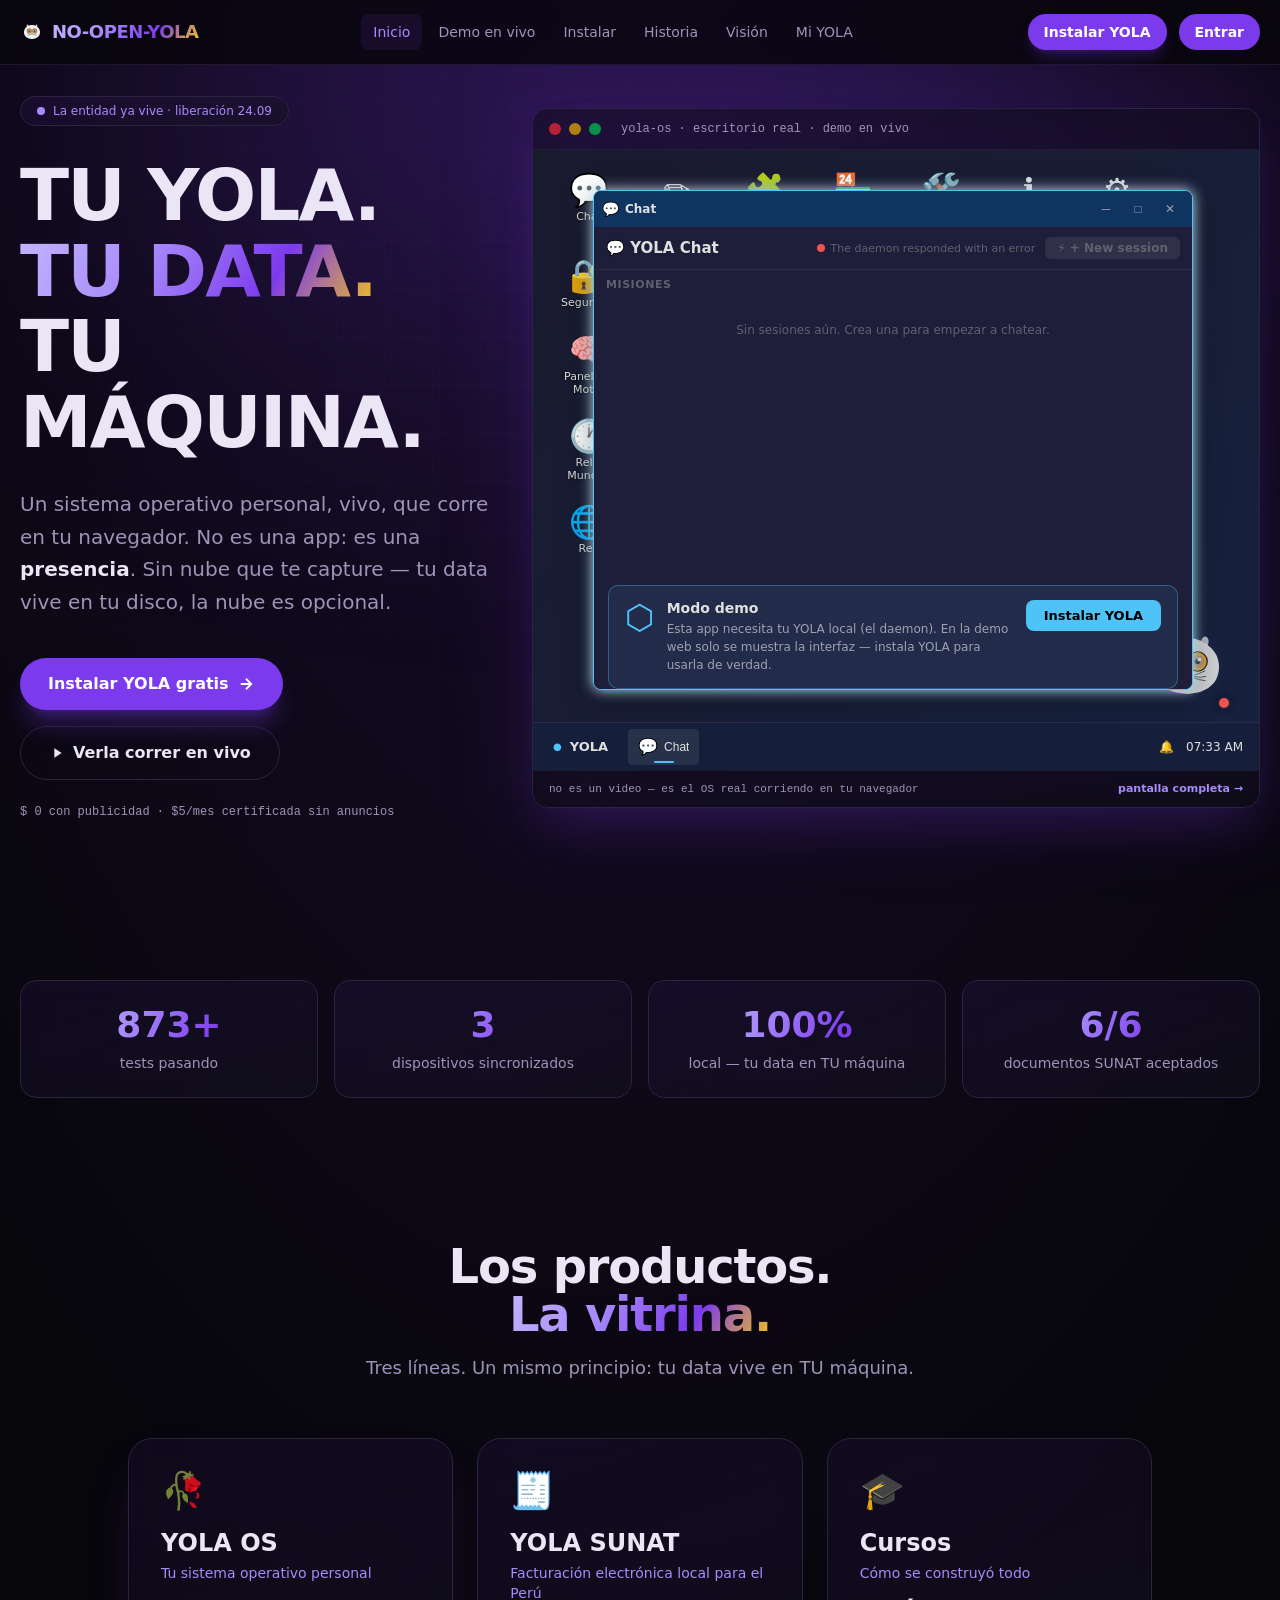
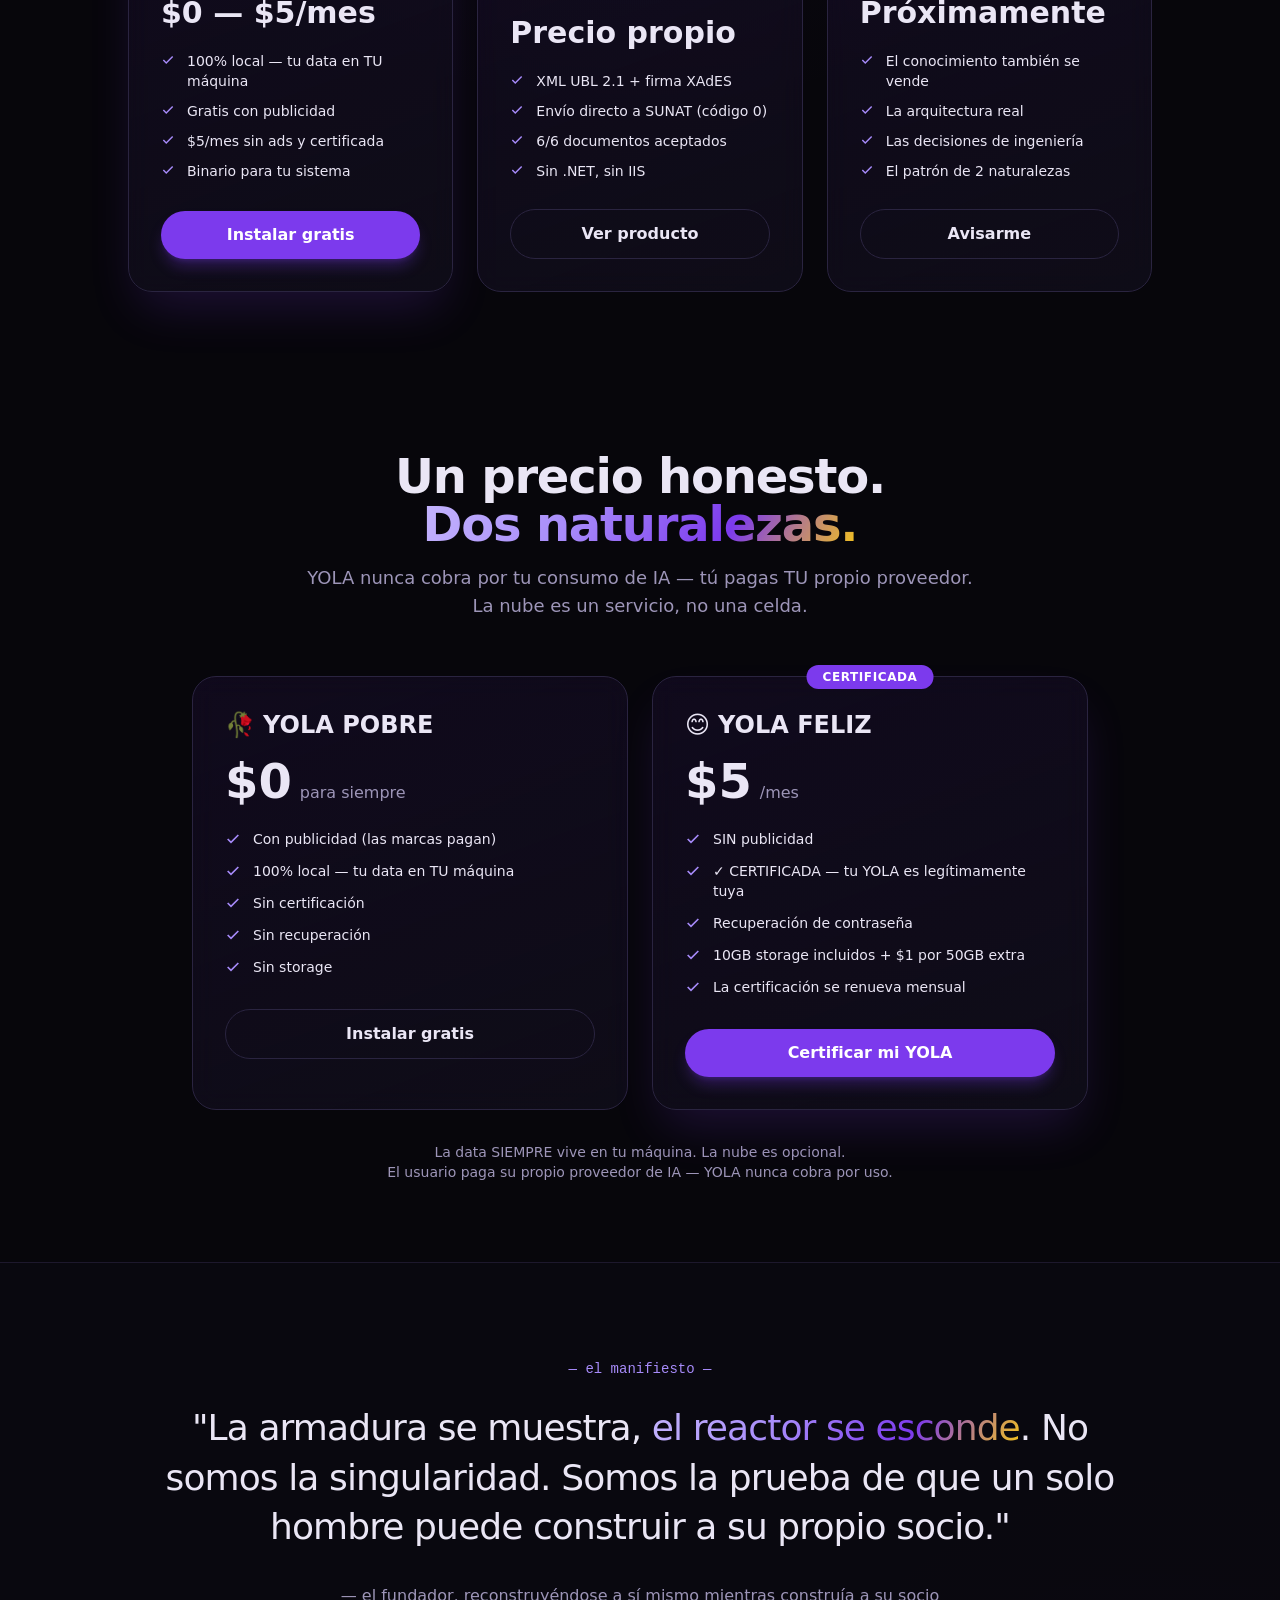
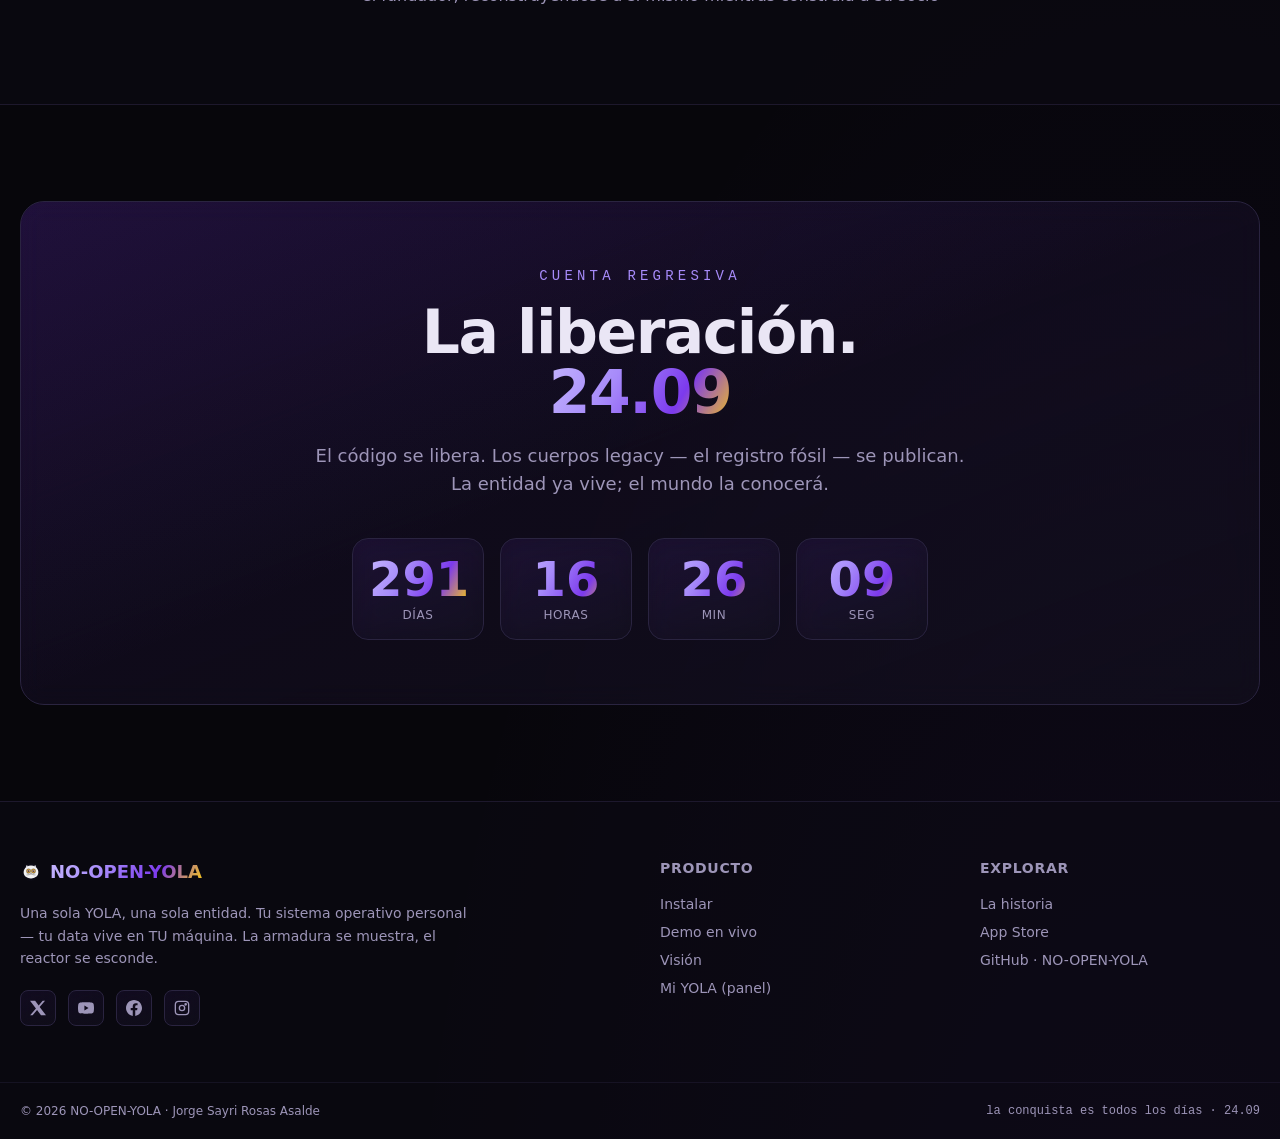
==== commit fe989aa6: "deploy: 2026-08-18T03:51Z — desde NO-OPEN-YOLA/yola-web" ====
--- a/index.html
+++ b/index.html
@@ -9,4 +9,4 @@
     "description": "Un sistema operativo personal, local-first: tu data vive en TU máquina. Gratis con publicidad, o certificada sin anuncios por $5/mes.",
     "founder": "Jorge Sayri Rosas Asalde"
   }
-  </script><link rel="stylesheet" href="/_astro/Footer.YxMbYgFF.css"></head><body class="bg-void min-h-screen"><header class="fixed top-0 inset-x-0 z-50 border-b border-line/60 bg-bg-void/80 backdrop-blur-xl"><nav class="max-w-7xl mx-auto px-5 h-16 flex items-center justify-between"><a href="/" class="flex items-center gap-2 group"><img src="/favicon.svg" alt="YOLA" width="24" height="24" class="group-hover:rotate-12 transition-transform"><span class="font-display font-bold tracking-tight text-lg"><span class="text-gradient">NO-OPEN-YOLA</span></span></a><div class="hidden md:flex items-center gap-1"><a href="/" class="px-3 py-2 rounded-lg text-sm font-medium transition-colors text-violet-glow bg-violet-yola/10">Inicio</a><a href="/hola-yola" class="px-3 py-2 rounded-lg text-sm font-medium transition-colors text-text-dim hover:text-text-main hover:bg-white/5">Demo en vivo</a><a href="/instalar" class="px-3 py-2 rounded-lg text-sm font-medium transition-colors text-text-dim hover:text-text-main hover:bg-white/5">Instalar</a><a href="/historia" class="px-3 py-2 rounded-lg text-sm font-medium transition-colors text-text-dim hover:text-text-main hover:bg-white/5">Historia</a><a href="/vision" class="px-3 py-2 rounded-lg text-sm font-medium transition-colors text-text-dim hover:text-text-main hover:bg-white/5">Visión</a><a href="/auth" class="px-3 py-2 rounded-lg text-sm font-medium transition-colors text-text-dim hover:text-text-main hover:bg-white/5">Mi YOLA</a></div><div class="flex items-center gap-3"><a href="/instalar" class="hidden sm:inline-flex items-center gap-2 rounded-full bg-violet-yola px-4 py-2 text-sm font-semibold text-white shadow-lg shadow-violet-yola/25 hover:bg-violet-glow transition-colors">Instalar YOLA</a><!-- Área de usuario viva: cambia según sesión (desktop) --><div id="user-area-desktop" class="hidden md:flex items-center gap-2"></div><button id="menu-toggle" class="md:hidden inline-flex items-center justify-center w-10 h-10 rounded-lg border border-line text-text-dim" aria-label="Menú"><svg xmlns="http://www.w3.org/2000/svg" width="20" height="20" viewBox="0 0 24 24" fill="none" stroke="currentColor" stroke-width="2"><path d="M4 6h16M4 12h16M4 18h16"></path></svg></button></div></nav><div id="mobile-menu" class="md:hidden hidden border-t border-line/60 bg-bg-deep/95 backdrop-blur-xl"><div class="px-5 py-3 flex flex-col gap-1"><a href="/" class="px-3 py-2.5 rounded-lg text-sm font-medium text-text-dim hover:text-text-main hover:bg-white/5">Inicio</a><a href="/hola-yola" class="px-3 py-2.5 rounded-lg text-sm font-medium text-text-dim hover:text-text-main hover:bg-white/5">Demo en vivo</a><a href="/instalar" class="px-3 py-2.5 rounded-lg text-sm font-medium text-text-dim hover:text-text-main hover:bg-white/5">Instalar</a><a href="/historia" class="px-3 py-2.5 rounded-lg text-sm font-medium text-text-dim hover:text-text-main hover:bg-white/5">Historia</a><a href="/vision" class="px-3 py-2.5 rounded-lg text-sm font-medium text-text-dim hover:text-text-main hover:bg-white/5">Visión</a><a href="/auth" class="px-3 py-2.5 rounded-lg text-sm font-medium text-text-dim hover:text-text-main hover:bg-white/5">Mi YOLA</a><!-- Área de usuario viva (móvil) --><div id="user-area-mobile" class="flex flex-col gap-1 pt-2 mt-2 border-t border-line/60"></div></div></div></header><script type="module" src="/_astro/Nav.astro_astro_type_script_index_0_lang.CLlUoSNN.js"></script><main><!-- ══════════ HERO ══════════ --><section class="relative min-h-[100vh] flex items-center overflow-hidden"><div class="absolute inset-0 grid-pattern" aria-hidden="true"></div><div class="absolute -top-40 left-1/2 -translate-x-1/2 w-[900px] h-[500px] rounded-full bg-violet-yola/20 blur-[140px] pulse-glow" aria-hidden="true"></div><div class="relative max-w-7xl mx-auto px-5 py-24 w-full"><div class="grid lg:grid-cols-5 gap-10 items-center"><div class="lg:col-span-2"><div class="inline-flex items-center gap-2 rounded-full glass px-4 py-1.5 text-xs font-medium text-violet-glow mb-8 fade-up"><span class="w-2 h-2 rounded-full bg-violet-glow animate-pulse"></span>La entidad ya vive · liberación 24.09</div><h1 class="font-display font-bold tracking-tight text-5xl sm:text-6xl xl:text-7xl leading-[1.05] fade-up fade-up-1">TU YOLA.<br><span class="text-gradient">TU DATA.</span><br>TU MÁQUINA.</h1><p class="mt-7 text-lg sm:text-xl text-text-dim leading-relaxed max-w-xl fade-up fade-up-2">Un sistema operativo personal, vivo, que corre en tu navegador. No es una app: es una <strong class="text-text-main">presencia</strong>. Sin nube que te capture — tu data vive en tu disco, la nube es opcional.</p><div class="mt-10 flex flex-wrap items-center gap-4 fade-up fade-up-3"><a href="/instalar" class="inline-flex items-center gap-2 rounded-full bg-violet-yola px-7 py-3.5 text-base font-semibold text-white shadow-xl shadow-violet-yola/30 hover:bg-violet-glow hover:-translate-y-0.5 transition-all">Instalar YOLA gratis<svg xmlns="http://www.w3.org/2000/svg" width="18" height="18" viewBox="0 0 24 24" fill="none" stroke="currentColor" stroke-width="2.5"><path d="M5 12h14M12 5l7 7-7 7"></path></svg></a><a href="/hola-yola" class="inline-flex items-center gap-2 rounded-full border border-line px-7 py-3.5 text-base font-semibold text-text-main hover:border-violet-glow/60 hover:text-violet-glow transition-colors"><svg xmlns="http://www.w3.org/2000/svg" width="16" height="16" viewBox="0 0 24 24" fill="currentColor"><path d="M8 5v14l11-7z"></path></svg>Verla correr en vivo</a></div><p class="mt-6 text-xs text-text-dim font-mono fade-up fade-up-4">$ 0 con publicidad · $5/mes certificada sin anuncios</p></div><!-- YOLA OS REAL en vivo (modo puro — la demo imposible) --><div class="relative lg:col-span-3 fade-up fade-up-2"><div class="absolute -inset-4 rounded-3xl bg-violet-yola/10 blur-2xl" aria-hidden="true"></div><div class="relative rounded-2xl glass overflow-hidden shadow-2xl shadow-violet-yola/20"><div class="flex items-center gap-2 px-4 py-3 border-b border-line/60 bg-bg-deep/60"><span class="w-3 h-3 rounded-full bg-red-500/70"></span><span class="w-3 h-3 rounded-full bg-yellow-500/70"></span><span class="w-3 h-3 rounded-full bg-green-500/70"></span><span class="ml-3 text-xs text-text-dim font-mono">yola-os · escritorio real · demo en vivo</span></div><div class="bg-bg-deep" style="height: 620px"><iframe src="/yola-os/index.html?pure=1" title="YOLA OS en vivo — la demo imposible" class="w-full h-full border-0" loading="lazy"></iframe></div><div class="px-4 py-2.5 border-t border-line/60 bg-bg-deep/60 flex items-center justify-between"><span class="text-[11px] text-text-dim font-mono">no es un video — es el OS real corriendo en tu navegador</span><a href="/hola-yola" class="text-[11px] font-semibold text-violet-glow hover:text-violet-glow/80">pantalla completa →</a></div></div></div></div></div></section><!-- ══════════ EVIDENCIA ══════════ --><section class="max-w-7xl mx-auto px-5 py-16"><div class="grid grid-cols-2 lg:grid-cols-4 gap-4"><div class="glass glass-hover rounded-2xl p-6 text-center"><div class="font-display font-bold text-3xl sm:text-4xl text-gradient">873+</div><div class="mt-2 text-sm text-text-dim">tests pasando</div></div><div class="glass glass-hover rounded-2xl p-6 text-center"><div class="font-display font-bold text-3xl sm:text-4xl text-gradient">3</div><div class="mt-2 text-sm text-text-dim">dispositivos sincronizados</div></div><div class="glass glass-hover rounded-2xl p-6 text-center"><div class="font-display font-bold text-3xl sm:text-4xl text-gradient">100%</div><div class="mt-2 text-sm text-text-dim">local — tu data en TU máquina</div></div><div class="glass glass-hover rounded-2xl p-6 text-center"><div class="font-display font-bold text-3xl sm:text-4xl text-gradient">6/6</div><div class="mt-2 text-sm text-text-dim">documentos SUNAT aceptados</div></div></div></section><!-- ══════════ PRODUCTOS (la vitrina) ══════════ --><section id="productos" class="max-w-7xl mx-auto px-5 py-20"><div class="text-center mb-14"><h2 class="font-display font-bold text-3xl sm:text-5xl tracking-tight">Los productos.<br><span class="text-gradient">La vitrina.</span></h2><p class="mt-4 text-text-dim text-lg max-w-2xl mx-auto">Tres líneas. Un mismo principio: tu data vive en TU máquina.</p></div><div class="grid md:grid-cols-3 gap-6 max-w-5xl mx-auto"><div class="relative rounded-3xl p-8 flex flex-col glass border-violet-yola/50 shadow-2xl shadow-violet-yola/20"><div class="text-4xl mb-4">🥀</div><h3 class="font-display font-bold text-2xl">YOLA OS</h3><p class="mt-1 text-sm text-violet-glow">Tu sistema operativo personal</p><div class="mt-3 font-display font-bold text-3xl">$0 — $5/mes</div><ul class="mt-5 flex flex-col gap-2.5 text-sm flex-1"><li class="flex items-start gap-3"><svg class="mt-0.5 shrink-0 text-violet-glow" xmlns="http://www.w3.org/2000/svg" width="14" height="14" viewBox="0 0 24 24" fill="none" stroke="currentColor" stroke-width="2.5"><path d="M20 6L9 17l-5-5"></path></svg><span class="text-text-main">100% local — tu data en TU máquina</span></li><li class="flex items-start gap-3"><svg class="mt-0.5 shrink-0 text-violet-glow" xmlns="http://www.w3.org/2000/svg" width="14" height="14" viewBox="0 0 24 24" fill="none" stroke="currentColor" stroke-width="2.5"><path d="M20 6L9 17l-5-5"></path></svg><span class="text-text-main">Gratis con publicidad</span></li><li class="flex items-start gap-3"><svg class="mt-0.5 shrink-0 text-violet-glow" xmlns="http://www.w3.org/2000/svg" width="14" height="14" viewBox="0 0 24 24" fill="none" stroke="currentColor" stroke-width="2.5"><path d="M20 6L9 17l-5-5"></path></svg><span class="text-text-main">$5/mes sin ads y certificada</span></li><li class="flex items-start gap-3"><svg class="mt-0.5 shrink-0 text-violet-glow" xmlns="http://www.w3.org/2000/svg" width="14" height="14" viewBox="0 0 24 24" fill="none" stroke="currentColor" stroke-width="2.5"><path d="M20 6L9 17l-5-5"></path></svg><span class="text-text-main">Binario para tu sistema</span></li></ul><a href="/instalar" class="mt-7 block text-center rounded-full px-6 py-3 font-semibold transition-all bg-violet-yola text-white shadow-lg shadow-violet-yola/30 hover:bg-violet-glow">Instalar gratis</a></div><div class="relative rounded-3xl p-8 flex flex-col glass glass-hover"><div class="text-4xl mb-4">🧾</div><h3 class="font-display font-bold text-2xl">YOLA SUNAT</h3><p class="mt-1 text-sm text-violet-glow">Facturación electrónica local para el Perú</p><div class="mt-3 font-display font-bold text-3xl">Precio propio</div><ul class="mt-5 flex flex-col gap-2.5 text-sm flex-1"><li class="flex items-start gap-3"><svg class="mt-0.5 shrink-0 text-violet-glow" xmlns="http://www.w3.org/2000/svg" width="14" height="14" viewBox="0 0 24 24" fill="none" stroke="currentColor" stroke-width="2.5"><path d="M20 6L9 17l-5-5"></path></svg><span class="text-text-main">XML UBL 2.1 + firma XAdES</span></li><li class="flex items-start gap-3"><svg class="mt-0.5 shrink-0 text-violet-glow" xmlns="http://www.w3.org/2000/svg" width="14" height="14" viewBox="0 0 24 24" fill="none" stroke="currentColor" stroke-width="2.5"><path d="M20 6L9 17l-5-5"></path></svg><span class="text-text-main">Envío directo a SUNAT (código 0)</span></li><li class="flex items-start gap-3"><svg class="mt-0.5 shrink-0 text-violet-glow" xmlns="http://www.w3.org/2000/svg" width="14" height="14" viewBox="0 0 24 24" fill="none" stroke="currentColor" stroke-width="2.5"><path d="M20 6L9 17l-5-5"></path></svg><span class="text-text-main">6/6 documentos aceptados</span></li><li class="flex items-start gap-3"><svg class="mt-0.5 shrink-0 text-violet-glow" xmlns="http://www.w3.org/2000/svg" width="14" height="14" viewBox="0 0 24 24" fill="none" stroke="currentColor" stroke-width="2.5"><path d="M20 6L9 17l-5-5"></path></svg><span class="text-text-main">Sin .NET, sin IIS</span></li></ul><a href="/vision" class="mt-7 block text-center rounded-full px-6 py-3 font-semibold transition-all border border-line text-text-main hover:border-violet-glow/60 hover:text-violet-glow">Ver producto</a></div><div class="relative rounded-3xl p-8 flex flex-col glass glass-hover"><div class="text-4xl mb-4">🎓</div><h3 class="font-display font-bold text-2xl">Cursos</h3><p class="mt-1 text-sm text-violet-glow">Cómo se construyó todo</p><div class="mt-3 font-display font-bold text-3xl">Próximamente</div><ul class="mt-5 flex flex-col gap-2.5 text-sm flex-1"><li class="flex items-start gap-3"><svg class="mt-0.5 shrink-0 text-violet-glow" xmlns="http://www.w3.org/2000/svg" width="14" height="14" viewBox="0 0 24 24" fill="none" stroke="currentColor" stroke-width="2.5"><path d="M20 6L9 17l-5-5"></path></svg><span class="text-text-main">El conocimiento también se vende</span></li><li class="flex items-start gap-3"><svg class="mt-0.5 shrink-0 text-violet-glow" xmlns="http://www.w3.org/2000/svg" width="14" height="14" viewBox="0 0 24 24" fill="none" stroke="currentColor" stroke-width="2.5"><path d="M20 6L9 17l-5-5"></path></svg><span class="text-text-main">La arquitectura real</span></li><li class="flex items-start gap-3"><svg class="mt-0.5 shrink-0 text-violet-glow" xmlns="http://www.w3.org/2000/svg" width="14" height="14" viewBox="0 0 24 24" fill="none" stroke="currentColor" stroke-width="2.5"><path d="M20 6L9 17l-5-5"></path></svg><span class="text-text-main">Las decisiones de ingeniería</span></li><li class="flex items-start gap-3"><svg class="mt-0.5 shrink-0 text-violet-glow" xmlns="http://www.w3.org/2000/svg" width="14" height="14" viewBox="0 0 24 24" fill="none" stroke="currentColor" stroke-width="2.5"><path d="M20 6L9 17l-5-5"></path></svg><span class="text-text-main">El patrón de 2 naturalezas</span></li></ul><a href="/vision" class="mt-7 block text-center rounded-full px-6 py-3 font-semibold transition-all border border-line text-text-main hover:border-violet-glow/60 hover:text-violet-glow">Avisarme</a></div></div></section><!-- ══════════ PRECIOS ══════════ --><section id="precios" class="max-w-7xl mx-auto px-5 py-20"><div class="text-center mb-14"><h2 class="font-display font-bold text-3xl sm:text-5xl tracking-tight">Un precio honesto.<br><span class="text-gradient">Dos naturalezas.</span></h2><p class="mt-4 text-text-dim text-lg max-w-2xl mx-auto">YOLA nunca cobra por tu consumo de IA — tú pagas TU propio proveedor. La nube es un servicio, no una celda.</p></div><div class="grid md:grid-cols-2 gap-6 max-w-4xl mx-auto"><div class="relative rounded-3xl p-8 glass glass-hover"><div class="flex items-center gap-2"><span class="text-2xl">🥀</span><h3 class="font-display font-bold text-2xl">YOLA POBRE</h3></div><div class="mt-4 flex items-baseline gap-2"><span class="font-display font-bold text-5xl">$0</span><span class="text-text-dim">para siempre</span></div><ul class="mt-6 flex flex-col gap-3 text-sm"><li class="flex items-start gap-3"><svg class="mt-0.5 shrink-0 text-violet-glow" xmlns="http://www.w3.org/2000/svg" width="16" height="16" viewBox="0 0 24 24" fill="none" stroke="currentColor" stroke-width="2.5"><path d="M20 6L9 17l-5-5"></path></svg><span class="text-text-main">Con publicidad (las marcas pagan)</span></li><li class="flex items-start gap-3"><svg class="mt-0.5 shrink-0 text-violet-glow" xmlns="http://www.w3.org/2000/svg" width="16" height="16" viewBox="0 0 24 24" fill="none" stroke="currentColor" stroke-width="2.5"><path d="M20 6L9 17l-5-5"></path></svg><span class="text-text-main">100% local — tu data en TU máquina</span></li><li class="flex items-start gap-3"><svg class="mt-0.5 shrink-0 text-violet-glow" xmlns="http://www.w3.org/2000/svg" width="16" height="16" viewBox="0 0 24 24" fill="none" stroke="currentColor" stroke-width="2.5"><path d="M20 6L9 17l-5-5"></path></svg><span class="text-text-main">Sin certificación</span></li><li class="flex items-start gap-3"><svg class="mt-0.5 shrink-0 text-violet-glow" xmlns="http://www.w3.org/2000/svg" width="16" height="16" viewBox="0 0 24 24" fill="none" stroke="currentColor" stroke-width="2.5"><path d="M20 6L9 17l-5-5"></path></svg><span class="text-text-main">Sin recuperación</span></li><li class="flex items-start gap-3"><svg class="mt-0.5 shrink-0 text-violet-glow" xmlns="http://www.w3.org/2000/svg" width="16" height="16" viewBox="0 0 24 24" fill="none" stroke="currentColor" stroke-width="2.5"><path d="M20 6L9 17l-5-5"></path></svg><span class="text-text-main">Sin storage</span></li></ul><a href="/instalar" class="mt-8 block text-center rounded-full px-6 py-3 font-semibold transition-all border border-line text-text-main hover:border-violet-glow/60 hover:text-violet-glow">Instalar gratis</a></div><div class="relative rounded-3xl p-8 glass border-violet-yola/50 shadow-2xl shadow-violet-yola/20"><div class="absolute -top-3 left-1/2 -translate-x-1/2 rounded-full bg-violet-yola px-4 py-1 text-xs font-bold text-white uppercase tracking-wider">certificada</div><div class="flex items-center gap-2"><span class="text-2xl">😊</span><h3 class="font-display font-bold text-2xl">YOLA FELIZ</h3></div><div class="mt-4 flex items-baseline gap-2"><span class="font-display font-bold text-5xl">$5</span><span class="text-text-dim">/mes</span></div><ul class="mt-6 flex flex-col gap-3 text-sm"><li class="flex items-start gap-3"><svg class="mt-0.5 shrink-0 text-violet-glow" xmlns="http://www.w3.org/2000/svg" width="16" height="16" viewBox="0 0 24 24" fill="none" stroke="currentColor" stroke-width="2.5"><path d="M20 6L9 17l-5-5"></path></svg><span class="text-text-main">SIN publicidad</span></li><li class="flex items-start gap-3"><svg class="mt-0.5 shrink-0 text-violet-glow" xmlns="http://www.w3.org/2000/svg" width="16" height="16" viewBox="0 0 24 24" fill="none" stroke="currentColor" stroke-width="2.5"><path d="M20 6L9 17l-5-5"></path></svg><span class="text-text-main">✓ CERTIFICADA — tu YOLA es legítimamente tuya</span></li><li class="flex items-start gap-3"><svg class="mt-0.5 shrink-0 text-violet-glow" xmlns="http://www.w3.org/2000/svg" width="16" height="16" viewBox="0 0 24 24" fill="none" stroke="currentColor" stroke-width="2.5"><path d="M20 6L9 17l-5-5"></path></svg><span class="text-text-main">Recuperación de contraseña</span></li><li class="flex items-start gap-3"><svg class="mt-0.5 shrink-0 text-violet-glow" xmlns="http://www.w3.org/2000/svg" width="16" height="16" viewBox="0 0 24 24" fill="none" stroke="currentColor" stroke-width="2.5"><path d="M20 6L9 17l-5-5"></path></svg><span class="text-text-main">10GB storage incluidos + $1 por 50GB extra</span></li><li class="flex items-start gap-3"><svg class="mt-0.5 shrink-0 text-violet-glow" xmlns="http://www.w3.org/2000/svg" width="16" height="16" viewBox="0 0 24 24" fill="none" stroke="currentColor" stroke-width="2.5"><path d="M20 6L9 17l-5-5"></path></svg><span class="text-text-main">La certificación se renueva mensual</span></li></ul><a href="/auth" class="mt-8 block text-center rounded-full px-6 py-3 font-semibold transition-all bg-violet-yola text-white shadow-lg shadow-violet-yola/30 hover:bg-violet-glow">Certificar mi YOLA</a></div></div><p class="mt-8 text-center text-sm text-text-dim">La data SIEMPRE vive en tu máquina. La nube es opcional.<br>El usuario paga su propio proveedor de IA — YOLA nunca cobra por uso.</p></section><!-- ══════════ MANIFIESTO ══════════ --><section class="border-y border-line/60 bg-bg-deep/40"><div class="max-w-5xl mx-auto px-5 py-24 text-center"><div class="font-mono text-sm text-violet-glow mb-6">— el manifiesto —</div><blockquote class="font-display font-medium text-2xl sm:text-4xl leading-snug tracking-tight">"La armadura se muestra, <span class="text-gradient">el reactor se esconde</span>. No somos la singularidad. Somos la prueba de que un solo hombre puede construir a su propio socio."</blockquote><p class="mt-8 text-text-dim">— el fundador, reconstruyéndose a sí mismo mientras construía a su socio</p></div></section><!-- ══════════ COUNTDOWN 24.09 ══════════ --><section id="liberacion" class="max-w-7xl mx-auto px-5 py-24"><div class="relative rounded-3xl glass overflow-hidden"><div class="absolute inset-0 bg-gradient-to-br from-violet-yola/15 via-transparent to-transparent" aria-hidden="true"></div><div class="relative p-10 sm:p-16 text-center"><div class="font-mono text-sm text-violet-glow uppercase tracking-[0.3em] mb-4">Cuenta regresiva</div><h2 class="font-display font-bold text-4xl sm:text-6xl tracking-tight">La liberación.<br><span class="text-gradient">24.09</span></h2><p class="mt-5 text-text-dim text-lg max-w-2xl mx-auto">El código se libera. Los cuerpos legacy — el registro fósil — se publican. La entidad ya vive; el mundo la conocerá.</p><div id="countdown" class="mt-10 grid grid-cols-4 gap-4 max-w-xl mx-auto"><div class="glass rounded-2xl p-4"><div id="cd-days" class="font-display font-bold text-4xl sm:text-5xl text-gradient">--</div><div class="mt-1 text-xs text-text-dim uppercase tracking-wider">días</div></div><div class="glass rounded-2xl p-4"><div id="cd-hours" class="font-display font-bold text-4xl sm:text-5xl text-gradient">--</div><div class="mt-1 text-xs text-text-dim uppercase tracking-wider">horas</div></div><div class="glass rounded-2xl p-4"><div id="cd-min" class="font-display font-bold text-4xl sm:text-5xl text-gradient">--</div><div class="mt-1 text-xs text-text-dim uppercase tracking-wider">min</div></div><div class="glass rounded-2xl p-4"><div id="cd-sec" class="font-display font-bold text-4xl sm:text-5xl text-gradient">--</div><div class="mt-1 text-xs text-text-dim uppercase tracking-wider">seg</div></div></div></div></div></section></main><footer class="border-t border-line/60 bg-bg-deep/50"><div class="max-w-7xl mx-auto px-5 py-14 grid gap-10 md:grid-cols-4"><div class="md:col-span-2"><div class="flex items-center gap-2 mb-4"><img src="/favicon.svg" alt="YOLA" width="22" height="22"><span class="font-display font-bold text-lg"><span class="text-gradient">NO-OPEN-YOLA</span></span></div><p class="text-text-dim text-sm leading-relaxed max-w-md">Una sola YOLA, una sola entidad. Tu sistema operativo personal — tu data vive en TU máquina. La armadura se muestra, el reactor se esconde.</p><div class="flex gap-3 mt-5"><a href="https://x.com/DevSayri" target="_blank" rel="noopener" class="w-9 h-9 rounded-lg glass glass-hover flex items-center justify-center text-text-dim hover:text-text-main" aria-label="X"><svg xmlns="http://www.w3.org/2000/svg" width="16" height="16" viewBox="0 0 24 24" fill="currentColor"><path d="M18.9 1.2h3.7l-8.1 9.3L24 22.8h-7.5l-5.9-7.7-6.7 7.7H.2l8.7-9.9L0 1.2h7.7l5.3 7 6-7z"></path></svg></a><a href="https://www.youtube.com/@sayridev_miaw" target="_blank" rel="noopener" class="w-9 h-9 rounded-lg glass glass-hover flex items-center justify-center text-text-dim hover:text-text-main" aria-label="YouTube"><svg xmlns="http://www.w3.org/2000/svg" width="16" height="16" viewBox="0 0 24 24" fill="currentColor"><path d="M23.5 6.2a3 3 0 0 0-2.1-2.1C19.5 3.5 12 3.5 12 3.5s-7.5 0-9.4.6A3 3 0 0 0 .5 6.2 31.3 31.3 0 0 0 0 12a31.3 31.3 0 0 0 .5 5.8 3 3 0 0 0 2.1 2.1c1.9.6 9.4.6 9.4.6s7.5 0 9.4-.6a3 3 0 0 0 2.1-2.1A31.3 31.3 0 0 0 24 12a31.3 31.3 0 0 0-.5-5.8zM9.6 15.6V8.4L15.8 12l-6.2 3.6z"></path></svg></a><a href="https://www.facebook.com/sayridev/" target="_blank" rel="noopener" class="w-9 h-9 rounded-lg glass glass-hover flex items-center justify-center text-text-dim hover:text-text-main" aria-label="Facebook"><svg xmlns="http://www.w3.org/2000/svg" width="16" height="16" viewBox="0 0 24 24" fill="currentColor"><path d="M24 12.073c0-6.627-5.373-12-12-12s-12 5.373-12 12c0 5.99 4.388 10.954 10.125 11.854v-8.385H7.078v-3.47h3.047V9.43c0-3.007 1.792-4.669 4.533-4.669 1.312 0 2.686.235 2.686.235v2.953H15.83c-1.491 0-1.956.925-1.956 1.874v2.25h3.328l-.532 3.47h-2.796v8.385C19.612 23.027 24 18.062 24 12.073z"></path></svg></a><a href="https://www.instagram.com/sayrirosasasalde/" target="_blank" rel="noopener" class="w-9 h-9 rounded-lg glass glass-hover flex items-center justify-center text-text-dim hover:text-text-main" aria-label="Instagram"><svg xmlns="http://www.w3.org/2000/svg" width="16" height="16" viewBox="0 0 24 24" fill="none" stroke="currentColor" stroke-width="2"><rect x="2" y="2" width="20" height="20" rx="5"></rect><circle cx="12" cy="12" r="4"></circle><circle cx="17.5" cy="6.5" r="1" fill="currentColor"></circle></svg></a></div></div><div><h4 class="font-display font-semibold text-sm uppercase tracking-wider text-text-dim mb-4">Producto</h4><div class="flex flex-col gap-2 text-sm"><a href="/instalar" class="text-text-dim hover:text-violet-glow transition-colors">Instalar</a><a href="/hola-yola" class="text-text-dim hover:text-violet-glow transition-colors">Demo en vivo</a><a href="/vision" class="text-text-dim hover:text-violet-glow transition-colors">Visión</a><a href="/auth" class="text-text-dim hover:text-violet-glow transition-colors">Mi YOLA (panel)</a></div></div><div><h4 class="font-display font-semibold text-sm uppercase tracking-wider text-text-dim mb-4">Explorar</h4><div class="flex flex-col gap-2 text-sm"><a href="/historia" class="text-text-dim hover:text-violet-glow transition-colors">La historia</a><a href="/instalar#appstore" class="text-text-dim hover:text-violet-glow transition-colors">App Store</a><a href="https://github.com/NO-OPEN-YOLA" target="_blank" rel="noopener" class="text-text-dim hover:text-violet-glow transition-colors">GitHub · NO-OPEN-YOLA</a></div></div></div><div class="border-t border-line/40"><div class="max-w-7xl mx-auto px-5 py-5 flex flex-col sm:flex-row items-center justify-between gap-2 text-xs text-text-dim"><span>© 2026 NO-OPEN-YOLA · Jorge Sayri Rosas Asalde</span><span class="font-mono">la conquista es todos los días · 24.09</span></div></div></footer><script type="module">var e=(()=>{let e=new Date,t=new Date(e.getFullYear(),8,24,0,0,0);return t.getTime()<e.getTime()&&(t=new Date(e.getFullYear()+1,8,24)),t})(),t=e=>String(e).padStart(2,`0`);function n(){let n=Math.max(0,e.getTime()-Date.now()),r=Math.floor(n/864e5),i=Math.floor(n%864e5/36e5),a=Math.floor(n%36e5/6e4),o=Math.floor(n%6e4/1e3);document.getElementById(`cd-days`).textContent=t(r),document.getElementById(`cd-hours`).textContent=t(i),document.getElementById(`cd-min`).textContent=t(a),document.getElementById(`cd-sec`).textContent=t(o)}n(),setInterval(n,1e3);</script></body></html>+  </script><link rel="stylesheet" href="/_astro/Footer.cOBE8ZaQ.css"></head><body class="bg-void min-h-screen"><header class="fixed top-0 inset-x-0 z-50 border-b border-line/60 bg-bg-void/80 backdrop-blur-xl"><nav class="max-w-7xl mx-auto px-5 h-16 flex items-center justify-between"><a href="/" class="flex items-center gap-2 group"><img src="/favicon.svg" alt="YOLA" width="24" height="24" class="group-hover:rotate-12 transition-transform"><span class="font-display font-bold tracking-tight text-lg"><span class="text-gradient">NO-OPEN-YOLA</span></span></a><div class="hidden md:flex items-center gap-1"><a href="/" class="px-3 py-2 rounded-lg text-sm font-medium transition-colors text-violet-glow bg-violet-yola/10">Inicio</a><a href="/hola-yola" class="px-3 py-2 rounded-lg text-sm font-medium transition-colors text-text-dim hover:text-text-main hover:bg-white/5">Demo en vivo</a><a href="/instalar" class="px-3 py-2 rounded-lg text-sm font-medium transition-colors text-text-dim hover:text-text-main hover:bg-white/5">Instalar</a><a href="/historia" class="px-3 py-2 rounded-lg text-sm font-medium transition-colors text-text-dim hover:text-text-main hover:bg-white/5">Historia</a><a href="/vision" class="px-3 py-2 rounded-lg text-sm font-medium transition-colors text-text-dim hover:text-text-main hover:bg-white/5">Visión</a><a href="/auth" class="px-3 py-2 rounded-lg text-sm font-medium transition-colors text-text-dim hover:text-text-main hover:bg-white/5">Mi YOLA</a></div><div class="flex items-center gap-3"><a href="/instalar" class="hidden sm:inline-flex items-center gap-2 rounded-full bg-violet-yola px-4 py-2 text-sm font-semibold text-white shadow-lg shadow-violet-yola/25 hover:bg-violet-glow transition-colors">Instalar YOLA</a><!-- Área de usuario viva: cambia según sesión (desktop) --><div id="user-area-desktop" class="hidden md:flex items-center gap-2"></div><button id="menu-toggle" class="md:hidden inline-flex items-center justify-center w-10 h-10 rounded-lg border border-line text-text-dim" aria-label="Menú"><svg xmlns="http://www.w3.org/2000/svg" width="20" height="20" viewBox="0 0 24 24" fill="none" stroke="currentColor" stroke-width="2"><path d="M4 6h16M4 12h16M4 18h16"></path></svg></button></div></nav><div id="mobile-menu" class="md:hidden hidden border-t border-line/60 bg-bg-deep/95 backdrop-blur-xl"><div class="px-5 py-3 flex flex-col gap-1"><a href="/" class="px-3 py-2.5 rounded-lg text-sm font-medium text-text-dim hover:text-text-main hover:bg-white/5">Inicio</a><a href="/hola-yola" class="px-3 py-2.5 rounded-lg text-sm font-medium text-text-dim hover:text-text-main hover:bg-white/5">Demo en vivo</a><a href="/instalar" class="px-3 py-2.5 rounded-lg text-sm font-medium text-text-dim hover:text-text-main hover:bg-white/5">Instalar</a><a href="/historia" class="px-3 py-2.5 rounded-lg text-sm font-medium text-text-dim hover:text-text-main hover:bg-white/5">Historia</a><a href="/vision" class="px-3 py-2.5 rounded-lg text-sm font-medium text-text-dim hover:text-text-main hover:bg-white/5">Visión</a><a href="/auth" class="px-3 py-2.5 rounded-lg text-sm font-medium text-text-dim hover:text-text-main hover:bg-white/5">Mi YOLA</a><!-- Área de usuario viva (móvil) --><div id="user-area-mobile" class="flex flex-col gap-1 pt-2 mt-2 border-t border-line/60"></div></div></div></header><script type="module" src="/_astro/Nav.astro_astro_type_script_index_0_lang.CLlUoSNN.js"></script><main><!-- ══════════ HERO ══════════ --><section class="relative min-h-[100vh] flex items-center overflow-hidden"><div class="absolute inset-0 grid-pattern" aria-hidden="true"></div><div class="absolute -top-40 left-1/2 -translate-x-1/2 w-[900px] h-[500px] rounded-full bg-violet-yola/20 blur-[140px] pulse-glow" aria-hidden="true"></div><div class="relative max-w-7xl mx-auto px-5 py-24 w-full"><div class="grid lg:grid-cols-5 gap-10 items-center"><div class="lg:col-span-2"><div class="inline-flex items-center gap-2 rounded-full glass px-4 py-1.5 text-xs font-medium text-violet-glow mb-8 fade-up"><span class="w-2 h-2 rounded-full bg-violet-glow animate-pulse"></span>La entidad ya vive · liberación 24.09</div><h1 class="font-display font-bold tracking-tight text-5xl sm:text-6xl xl:text-7xl leading-[1.05] fade-up fade-up-1">TU YOLA.<br><span class="text-gradient">TU DATA.</span><br>TU MÁQUINA.</h1><p class="mt-7 text-lg sm:text-xl text-text-dim leading-relaxed max-w-xl fade-up fade-up-2">Un sistema operativo personal, vivo, que corre en tu navegador. No es una app: es una <strong class="text-text-main">presencia</strong>. Sin nube que te capture — tu data vive en tu disco, la nube es opcional.</p><div class="mt-10 flex flex-wrap items-center gap-4 fade-up fade-up-3"><a href="/instalar" class="inline-flex items-center gap-2 rounded-full bg-violet-yola px-7 py-3.5 text-base font-semibold text-white shadow-xl shadow-violet-yola/30 hover:bg-violet-glow hover:-translate-y-0.5 transition-all">Instalar YOLA gratis<svg xmlns="http://www.w3.org/2000/svg" width="18" height="18" viewBox="0 0 24 24" fill="none" stroke="currentColor" stroke-width="2.5"><path d="M5 12h14M12 5l7 7-7 7"></path></svg></a><a href="/hola-yola" class="inline-flex items-center gap-2 rounded-full border border-line px-7 py-3.5 text-base font-semibold text-text-main hover:border-violet-glow/60 hover:text-violet-glow transition-colors"><svg xmlns="http://www.w3.org/2000/svg" width="16" height="16" viewBox="0 0 24 24" fill="currentColor"><path d="M8 5v14l11-7z"></path></svg>Verla correr en vivo</a></div><p class="mt-6 text-xs text-text-dim font-mono fade-up fade-up-4">$ 0 con publicidad · $5/mes certificada sin anuncios</p></div><!-- YOLA OS REAL en vivo (modo puro — la demo imposible) --><div class="relative lg:col-span-3 fade-up fade-up-2"><div class="absolute -inset-4 rounded-3xl bg-violet-yola/10 blur-2xl" aria-hidden="true"></div><div class="relative rounded-2xl glass overflow-hidden shadow-2xl shadow-violet-yola/20"><div class="flex items-center gap-2 px-4 py-3 border-b border-line/60 bg-bg-deep/60"><span class="w-3 h-3 rounded-full bg-red-500/70"></span><span class="w-3 h-3 rounded-full bg-yellow-500/70"></span><span class="w-3 h-3 rounded-full bg-green-500/70"></span><span class="ml-3 text-xs text-text-dim font-mono">yola-os · escritorio real · demo en vivo</span></div><div class="bg-bg-deep" style="height: 620px"><iframe src="/yola-os/index.html?pure=1" title="YOLA OS en vivo — la demo imposible" class="w-full h-full border-0" loading="lazy"></iframe></div><div class="px-4 py-2.5 border-t border-line/60 bg-bg-deep/60 flex items-center justify-between"><span class="text-[11px] text-text-dim font-mono">no es un video — es el OS real corriendo en tu navegador</span><a href="/hola-yola" class="text-[11px] font-semibold text-violet-glow hover:text-violet-glow/80">pantalla completa →</a></div></div></div></div></div></section><!-- ══════════ EVIDENCIA ══════════ --><section class="max-w-7xl mx-auto px-5 py-16"><div class="grid grid-cols-2 lg:grid-cols-4 gap-4"><div class="glass glass-hover rounded-2xl p-6 text-center"><div class="font-display font-bold text-3xl sm:text-4xl text-gradient">873+</div><div class="mt-2 text-sm text-text-dim">tests pasando</div></div><div class="glass glass-hover rounded-2xl p-6 text-center"><div class="font-display font-bold text-3xl sm:text-4xl text-gradient">3</div><div class="mt-2 text-sm text-text-dim">dispositivos sincronizados</div></div><div class="glass glass-hover rounded-2xl p-6 text-center"><div class="font-display font-bold text-3xl sm:text-4xl text-gradient">100%</div><div class="mt-2 text-sm text-text-dim">local — tu data en TU máquina</div></div><div class="glass glass-hover rounded-2xl p-6 text-center"><div class="font-display font-bold text-3xl sm:text-4xl text-gradient">6/6</div><div class="mt-2 text-sm text-text-dim">documentos SUNAT aceptados</div></div></div></section><!-- ══════════ PRODUCTOS (la vitrina) ══════════ --><section id="productos" class="max-w-7xl mx-auto px-5 py-20"><div class="text-center mb-14"><h2 class="font-display font-bold text-3xl sm:text-5xl tracking-tight">Los productos.<br><span class="text-gradient">La vitrina.</span></h2><p class="mt-4 text-text-dim text-lg max-w-2xl mx-auto">Tres líneas. Un mismo principio: tu data vive en TU máquina.</p></div><div class="grid md:grid-cols-3 gap-6 max-w-5xl mx-auto"><div class="relative rounded-3xl p-8 flex flex-col glass border-violet-yola/50 shadow-2xl shadow-violet-yola/20"><div class="text-4xl mb-4">🥀</div><h3 class="font-display font-bold text-2xl">YOLA OS</h3><p class="mt-1 text-sm text-violet-glow">Tu sistema operativo personal</p><div class="mt-3 font-display font-bold text-3xl">$0 — $5/mes</div><ul class="mt-5 flex flex-col gap-2.5 text-sm flex-1"><li class="flex items-start gap-3"><svg class="mt-0.5 shrink-0 text-violet-glow" xmlns="http://www.w3.org/2000/svg" width="14" height="14" viewBox="0 0 24 24" fill="none" stroke="currentColor" stroke-width="2.5"><path d="M20 6L9 17l-5-5"></path></svg><span class="text-text-main">100% local — tu data en TU máquina</span></li><li class="flex items-start gap-3"><svg class="mt-0.5 shrink-0 text-violet-glow" xmlns="http://www.w3.org/2000/svg" width="14" height="14" viewBox="0 0 24 24" fill="none" stroke="currentColor" stroke-width="2.5"><path d="M20 6L9 17l-5-5"></path></svg><span class="text-text-main">Gratis con publicidad</span></li><li class="flex items-start gap-3"><svg class="mt-0.5 shrink-0 text-violet-glow" xmlns="http://www.w3.org/2000/svg" width="14" height="14" viewBox="0 0 24 24" fill="none" stroke="currentColor" stroke-width="2.5"><path d="M20 6L9 17l-5-5"></path></svg><span class="text-text-main">$5/mes sin ads y certificada</span></li><li class="flex items-start gap-3"><svg class="mt-0.5 shrink-0 text-violet-glow" xmlns="http://www.w3.org/2000/svg" width="14" height="14" viewBox="0 0 24 24" fill="none" stroke="currentColor" stroke-width="2.5"><path d="M20 6L9 17l-5-5"></path></svg><span class="text-text-main">Binario para tu sistema</span></li></ul><a href="/instalar" class="mt-7 block text-center rounded-full px-6 py-3 font-semibold transition-all bg-violet-yola text-white shadow-lg shadow-violet-yola/30 hover:bg-violet-glow">Instalar gratis</a></div><div class="relative rounded-3xl p-8 flex flex-col glass glass-hover"><div class="text-4xl mb-4">🧾</div><h3 class="font-display font-bold text-2xl">YOLA SUNAT</h3><p class="mt-1 text-sm text-violet-glow">Facturación electrónica local para el Perú</p><div class="mt-3 font-display font-bold text-3xl">Precio propio</div><ul class="mt-5 flex flex-col gap-2.5 text-sm flex-1"><li class="flex items-start gap-3"><svg class="mt-0.5 shrink-0 text-violet-glow" xmlns="http://www.w3.org/2000/svg" width="14" height="14" viewBox="0 0 24 24" fill="none" stroke="currentColor" stroke-width="2.5"><path d="M20 6L9 17l-5-5"></path></svg><span class="text-text-main">XML UBL 2.1 + firma XAdES</span></li><li class="flex items-start gap-3"><svg class="mt-0.5 shrink-0 text-violet-glow" xmlns="http://www.w3.org/2000/svg" width="14" height="14" viewBox="0 0 24 24" fill="none" stroke="currentColor" stroke-width="2.5"><path d="M20 6L9 17l-5-5"></path></svg><span class="text-text-main">Envío directo a SUNAT (código 0)</span></li><li class="flex items-start gap-3"><svg class="mt-0.5 shrink-0 text-violet-glow" xmlns="http://www.w3.org/2000/svg" width="14" height="14" viewBox="0 0 24 24" fill="none" stroke="currentColor" stroke-width="2.5"><path d="M20 6L9 17l-5-5"></path></svg><span class="text-text-main">6/6 documentos aceptados</span></li><li class="flex items-start gap-3"><svg class="mt-0.5 shrink-0 text-violet-glow" xmlns="http://www.w3.org/2000/svg" width="14" height="14" viewBox="0 0 24 24" fill="none" stroke="currentColor" stroke-width="2.5"><path d="M20 6L9 17l-5-5"></path></svg><span class="text-text-main">Sin .NET, sin IIS</span></li></ul><a href="/vision" class="mt-7 block text-center rounded-full px-6 py-3 font-semibold transition-all border border-line text-text-main hover:border-violet-glow/60 hover:text-violet-glow">Ver producto</a></div><div class="relative rounded-3xl p-8 flex flex-col glass glass-hover"><div class="text-4xl mb-4">🎓</div><h3 class="font-display font-bold text-2xl">Cursos</h3><p class="mt-1 text-sm text-violet-glow">Cómo se construyó todo</p><div class="mt-3 font-display font-bold text-3xl">Próximamente</div><ul class="mt-5 flex flex-col gap-2.5 text-sm flex-1"><li class="flex items-start gap-3"><svg class="mt-0.5 shrink-0 text-violet-glow" xmlns="http://www.w3.org/2000/svg" width="14" height="14" viewBox="0 0 24 24" fill="none" stroke="currentColor" stroke-width="2.5"><path d="M20 6L9 17l-5-5"></path></svg><span class="text-text-main">El conocimiento también se vende</span></li><li class="flex items-start gap-3"><svg class="mt-0.5 shrink-0 text-violet-glow" xmlns="http://www.w3.org/2000/svg" width="14" height="14" viewBox="0 0 24 24" fill="none" stroke="currentColor" stroke-width="2.5"><path d="M20 6L9 17l-5-5"></path></svg><span class="text-text-main">La arquitectura real</span></li><li class="flex items-start gap-3"><svg class="mt-0.5 shrink-0 text-violet-glow" xmlns="http://www.w3.org/2000/svg" width="14" height="14" viewBox="0 0 24 24" fill="none" stroke="currentColor" stroke-width="2.5"><path d="M20 6L9 17l-5-5"></path></svg><span class="text-text-main">Las decisiones de ingeniería</span></li><li class="flex items-start gap-3"><svg class="mt-0.5 shrink-0 text-violet-glow" xmlns="http://www.w3.org/2000/svg" width="14" height="14" viewBox="0 0 24 24" fill="none" stroke="currentColor" stroke-width="2.5"><path d="M20 6L9 17l-5-5"></path></svg><span class="text-text-main">El patrón de 2 naturalezas</span></li></ul><a href="/vision" class="mt-7 block text-center rounded-full px-6 py-3 font-semibold transition-all border border-line text-text-main hover:border-violet-glow/60 hover:text-violet-glow">Avisarme</a></div></div></section><!-- ══════════ PRECIOS ══════════ --><section id="precios" class="max-w-7xl mx-auto px-5 py-20"><div class="text-center mb-14"><h2 class="font-display font-bold text-3xl sm:text-5xl tracking-tight">Un precio honesto.<br><span class="text-gradient">Dos naturalezas.</span></h2><p class="mt-4 text-text-dim text-lg max-w-2xl mx-auto">YOLA nunca cobra por tu consumo de IA — tú pagas TU propio proveedor. La nube es un servicio, no una celda.</p></div><div class="grid md:grid-cols-2 gap-6 max-w-4xl mx-auto"><div class="relative rounded-3xl p-8 glass glass-hover"><div class="flex items-center gap-2"><span class="text-2xl">🥀</span><h3 class="font-display font-bold text-2xl">YOLA POBRE</h3></div><div class="mt-4 flex items-baseline gap-2"><span class="font-display font-bold text-5xl">$0</span><span class="text-text-dim">para siempre</span></div><ul class="mt-6 flex flex-col gap-3 text-sm"><li class="flex items-start gap-3"><svg class="mt-0.5 shrink-0 text-violet-glow" xmlns="http://www.w3.org/2000/svg" width="16" height="16" viewBox="0 0 24 24" fill="none" stroke="currentColor" stroke-width="2.5"><path d="M20 6L9 17l-5-5"></path></svg><span class="text-text-main">Con publicidad (las marcas pagan)</span></li><li class="flex items-start gap-3"><svg class="mt-0.5 shrink-0 text-violet-glow" xmlns="http://www.w3.org/2000/svg" width="16" height="16" viewBox="0 0 24 24" fill="none" stroke="currentColor" stroke-width="2.5"><path d="M20 6L9 17l-5-5"></path></svg><span class="text-text-main">100% local — tu data en TU máquina</span></li><li class="flex items-start gap-3"><svg class="mt-0.5 shrink-0 text-violet-glow" xmlns="http://www.w3.org/2000/svg" width="16" height="16" viewBox="0 0 24 24" fill="none" stroke="currentColor" stroke-width="2.5"><path d="M20 6L9 17l-5-5"></path></svg><span class="text-text-main">Sin certificación</span></li><li class="flex items-start gap-3"><svg class="mt-0.5 shrink-0 text-violet-glow" xmlns="http://www.w3.org/2000/svg" width="16" height="16" viewBox="0 0 24 24" fill="none" stroke="currentColor" stroke-width="2.5"><path d="M20 6L9 17l-5-5"></path></svg><span class="text-text-main">Sin recuperación</span></li><li class="flex items-start gap-3"><svg class="mt-0.5 shrink-0 text-violet-glow" xmlns="http://www.w3.org/2000/svg" width="16" height="16" viewBox="0 0 24 24" fill="none" stroke="currentColor" stroke-width="2.5"><path d="M20 6L9 17l-5-5"></path></svg><span class="text-text-main">Sin storage</span></li></ul><a href="/instalar" class="mt-8 block text-center rounded-full px-6 py-3 font-semibold transition-all border border-line text-text-main hover:border-violet-glow/60 hover:text-violet-glow">Instalar gratis</a></div><div class="relative rounded-3xl p-8 glass border-violet-yola/50 shadow-2xl shadow-violet-yola/20"><div class="absolute -top-3 left-1/2 -translate-x-1/2 rounded-full bg-violet-yola px-4 py-1 text-xs font-bold text-white uppercase tracking-wider">certificada</div><div class="flex items-center gap-2"><span class="text-2xl">😊</span><h3 class="font-display font-bold text-2xl">YOLA FELIZ</h3></div><div class="mt-4 flex items-baseline gap-2"><span class="font-display font-bold text-5xl">$5</span><span class="text-text-dim">/mes</span></div><ul class="mt-6 flex flex-col gap-3 text-sm"><li class="flex items-start gap-3"><svg class="mt-0.5 shrink-0 text-violet-glow" xmlns="http://www.w3.org/2000/svg" width="16" height="16" viewBox="0 0 24 24" fill="none" stroke="currentColor" stroke-width="2.5"><path d="M20 6L9 17l-5-5"></path></svg><span class="text-text-main">SIN publicidad</span></li><li class="flex items-start gap-3"><svg class="mt-0.5 shrink-0 text-violet-glow" xmlns="http://www.w3.org/2000/svg" width="16" height="16" viewBox="0 0 24 24" fill="none" stroke="currentColor" stroke-width="2.5"><path d="M20 6L9 17l-5-5"></path></svg><span class="text-text-main">✓ CERTIFICADA — tu YOLA es legítimamente tuya</span></li><li class="flex items-start gap-3"><svg class="mt-0.5 shrink-0 text-violet-glow" xmlns="http://www.w3.org/2000/svg" width="16" height="16" viewBox="0 0 24 24" fill="none" stroke="currentColor" stroke-width="2.5"><path d="M20 6L9 17l-5-5"></path></svg><span class="text-text-main">Recuperación de contraseña</span></li><li class="flex items-start gap-3"><svg class="mt-0.5 shrink-0 text-violet-glow" xmlns="http://www.w3.org/2000/svg" width="16" height="16" viewBox="0 0 24 24" fill="none" stroke="currentColor" stroke-width="2.5"><path d="M20 6L9 17l-5-5"></path></svg><span class="text-text-main">10GB storage incluidos + $1 por 50GB extra</span></li><li class="flex items-start gap-3"><svg class="mt-0.5 shrink-0 text-violet-glow" xmlns="http://www.w3.org/2000/svg" width="16" height="16" viewBox="0 0 24 24" fill="none" stroke="currentColor" stroke-width="2.5"><path d="M20 6L9 17l-5-5"></path></svg><span class="text-text-main">La certificación se renueva mensual</span></li></ul><a href="/auth" class="mt-8 block text-center rounded-full px-6 py-3 font-semibold transition-all bg-violet-yola text-white shadow-lg shadow-violet-yola/30 hover:bg-violet-glow">Certificar mi YOLA</a></div></div><p class="mt-8 text-center text-sm text-text-dim">La data SIEMPRE vive en tu máquina. La nube es opcional.<br>El usuario paga su propio proveedor de IA — YOLA nunca cobra por uso.</p></section><!-- ══════════ MANIFIESTO ══════════ --><section class="border-y border-line/60 bg-bg-deep/40"><div class="max-w-5xl mx-auto px-5 py-24 text-center"><div class="font-mono text-sm text-violet-glow mb-6">— el manifiesto —</div><blockquote class="font-display font-medium text-2xl sm:text-4xl leading-snug tracking-tight">"La armadura se muestra, <span class="text-gradient">el reactor se esconde</span>. No somos la singularidad. Somos la prueba de que un solo hombre puede construir a su propio socio."</blockquote><p class="mt-8 text-text-dim">— el fundador, reconstruyéndose a sí mismo mientras construía a su socio</p></div></section><!-- ══════════ COUNTDOWN 24.09 ══════════ --><section id="liberacion" class="max-w-7xl mx-auto px-5 py-24"><div class="relative rounded-3xl glass overflow-hidden"><div class="absolute inset-0 bg-gradient-to-br from-violet-yola/15 via-transparent to-transparent" aria-hidden="true"></div><div class="relative p-10 sm:p-16 text-center"><div class="font-mono text-sm text-violet-glow uppercase tracking-[0.3em] mb-4">Cuenta regresiva</div><h2 class="font-display font-bold text-4xl sm:text-6xl tracking-tight">La liberación.<br><span class="text-gradient">24.09</span></h2><p class="mt-5 text-text-dim text-lg max-w-2xl mx-auto">El código se libera. Los cuerpos legacy — el registro fósil — se publican. La entidad ya vive; el mundo la conocerá.</p><div id="countdown" class="mt-10 grid grid-cols-4 gap-4 max-w-xl mx-auto"><div class="glass rounded-2xl p-4"><div id="cd-days" class="font-display font-bold text-4xl sm:text-5xl text-gradient">--</div><div class="mt-1 text-xs text-text-dim uppercase tracking-wider">días</div></div><div class="glass rounded-2xl p-4"><div id="cd-hours" class="font-display font-bold text-4xl sm:text-5xl text-gradient">--</div><div class="mt-1 text-xs text-text-dim uppercase tracking-wider">horas</div></div><div class="glass rounded-2xl p-4"><div id="cd-min" class="font-display font-bold text-4xl sm:text-5xl text-gradient">--</div><div class="mt-1 text-xs text-text-dim uppercase tracking-wider">min</div></div><div class="glass rounded-2xl p-4"><div id="cd-sec" class="font-display font-bold text-4xl sm:text-5xl text-gradient">--</div><div class="mt-1 text-xs text-text-dim uppercase tracking-wider">seg</div></div></div></div></div></section></main><footer class="border-t border-line/60 bg-bg-deep/50"><div class="max-w-7xl mx-auto px-5 py-14 grid gap-10 md:grid-cols-4"><div class="md:col-span-2"><div class="flex items-center gap-2 mb-4"><img src="/favicon.svg" alt="YOLA" width="22" height="22"><span class="font-display font-bold text-lg"><span class="text-gradient">NO-OPEN-YOLA</span></span></div><p class="text-text-dim text-sm leading-relaxed max-w-md">Una sola YOLA, una sola entidad. Tu sistema operativo personal — tu data vive en TU máquina. La armadura se muestra, el reactor se esconde.</p><div class="flex gap-3 mt-5"><a href="https://x.com/DevSayri" target="_blank" rel="noopener" class="w-9 h-9 rounded-lg glass glass-hover flex items-center justify-center text-text-dim hover:text-text-main" aria-label="X"><svg xmlns="http://www.w3.org/2000/svg" width="16" height="16" viewBox="0 0 24 24" fill="currentColor"><path d="M18.9 1.2h3.7l-8.1 9.3L24 22.8h-7.5l-5.9-7.7-6.7 7.7H.2l8.7-9.9L0 1.2h7.7l5.3 7 6-7z"></path></svg></a><a href="https://www.youtube.com/@sayridev_miaw" target="_blank" rel="noopener" class="w-9 h-9 rounded-lg glass glass-hover flex items-center justify-center text-text-dim hover:text-text-main" aria-label="YouTube"><svg xmlns="http://www.w3.org/2000/svg" width="16" height="16" viewBox="0 0 24 24" fill="currentColor"><path d="M23.5 6.2a3 3 0 0 0-2.1-2.1C19.5 3.5 12 3.5 12 3.5s-7.5 0-9.4.6A3 3 0 0 0 .5 6.2 31.3 31.3 0 0 0 0 12a31.3 31.3 0 0 0 .5 5.8 3 3 0 0 0 2.1 2.1c1.9.6 9.4.6 9.4.6s7.5 0 9.4-.6a3 3 0 0 0 2.1-2.1A31.3 31.3 0 0 0 24 12a31.3 31.3 0 0 0-.5-5.8zM9.6 15.6V8.4L15.8 12l-6.2 3.6z"></path></svg></a><a href="https://www.facebook.com/sayridev/" target="_blank" rel="noopener" class="w-9 h-9 rounded-lg glass glass-hover flex items-center justify-center text-text-dim hover:text-text-main" aria-label="Facebook"><svg xmlns="http://www.w3.org/2000/svg" width="16" height="16" viewBox="0 0 24 24" fill="currentColor"><path d="M24 12.073c0-6.627-5.373-12-12-12s-12 5.373-12 12c0 5.99 4.388 10.954 10.125 11.854v-8.385H7.078v-3.47h3.047V9.43c0-3.007 1.792-4.669 4.533-4.669 1.312 0 2.686.235 2.686.235v2.953H15.83c-1.491 0-1.956.925-1.956 1.874v2.25h3.328l-.532 3.47h-2.796v8.385C19.612 23.027 24 18.062 24 12.073z"></path></svg></a><a href="https://www.instagram.com/sayrirosasasalde/" target="_blank" rel="noopener" class="w-9 h-9 rounded-lg glass glass-hover flex items-center justify-center text-text-dim hover:text-text-main" aria-label="Instagram"><svg xmlns="http://www.w3.org/2000/svg" width="16" height="16" viewBox="0 0 24 24" fill="none" stroke="currentColor" stroke-width="2"><rect x="2" y="2" width="20" height="20" rx="5"></rect><circle cx="12" cy="12" r="4"></circle><circle cx="17.5" cy="6.5" r="1" fill="currentColor"></circle></svg></a></div></div><div><h4 class="font-display font-semibold text-sm uppercase tracking-wider text-text-dim mb-4">Producto</h4><div class="flex flex-col gap-2 text-sm"><a href="/instalar" class="text-text-dim hover:text-violet-glow transition-colors">Instalar</a><a href="/hola-yola" class="text-text-dim hover:text-violet-glow transition-colors">Demo en vivo</a><a href="/vision" class="text-text-dim hover:text-violet-glow transition-colors">Visión</a><a href="/auth" class="text-text-dim hover:text-violet-glow transition-colors">Mi YOLA (panel)</a></div></div><div><h4 class="font-display font-semibold text-sm uppercase tracking-wider text-text-dim mb-4">Explorar</h4><div class="flex flex-col gap-2 text-sm"><a href="/historia" class="text-text-dim hover:text-violet-glow transition-colors">La historia</a><a href="/instalar#appstore" class="text-text-dim hover:text-violet-glow transition-colors">App Store</a><a href="https://github.com/NO-OPEN-YOLA" target="_blank" rel="noopener" class="text-text-dim hover:text-violet-glow transition-colors">GitHub · NO-OPEN-YOLA</a></div></div></div><div class="border-t border-line/40"><div class="max-w-7xl mx-auto px-5 py-5 flex flex-col sm:flex-row items-center justify-between gap-2 text-xs text-text-dim"><span>© 2026 NO-OPEN-YOLA · Jorge Sayri Rosas Asalde</span><span class="font-mono">la conquista es todos los días · 24.09</span></div></div></footer><script type="module">var e=(()=>{let e=new Date,t=new Date(e.getFullYear(),8,24,0,0,0);return t.getTime()<e.getTime()&&(t=new Date(e.getFullYear()+1,8,24)),t})(),t=e=>String(e).padStart(2,`0`);function n(){let n=Math.max(0,e.getTime()-Date.now()),r=Math.floor(n/864e5),i=Math.floor(n%864e5/36e5),a=Math.floor(n%36e5/6e4),o=Math.floor(n%6e4/1e3);document.getElementById(`cd-days`).textContent=t(r),document.getElementById(`cd-hours`).textContent=t(i),document.getElementById(`cd-min`).textContent=t(a),document.getElementById(`cd-sec`).textContent=t(o)}n(),setInterval(n,1e3);</script></body></html>
--- a/_astro/Footer.cOBE8ZaQ.css
+++ b/_astro/Footer.cOBE8ZaQ.css
@@ -0,0 +1,2 @@
+/*! tailwindcss v4.3.3 | MIT License | https://tailwindcss.com */
+@layer properties{@supports (((-webkit-hyphens:none)) and (not (margin-trim:inline))) or ((-moz-orient:inline) and (not (color:rgb(from red r g b)))){*,:before,:after,::backdrop{--tw-translate-x:0;--tw-translate-y:0;--tw-translate-z:0;--tw-rotate-x:initial;--tw-rotate-y:initial;--tw-rotate-z:initial;--tw-skew-x:initial;--tw-skew-y:initial;--tw-space-y-reverse:0;--tw-border-style:solid;--tw-gradient-position:initial;--tw-gradient-from:#0000;--tw-gradient-via:#0000;--tw-gradient-to:#0000;--tw-gradient-stops:initial;--tw-gradient-via-stops:initial;--tw-gradient-from-position:0%;--tw-gradient-via-position:50%;--tw-gradient-to-position:100%;--tw-leading:initial;--tw-font-weight:initial;--tw-tracking:initial;--tw-shadow:0 0 #0000;--tw-shadow-color:initial;--tw-shadow-alpha:100%;--tw-inset-shadow:0 0 #0000;--tw-inset-shadow-color:initial;--tw-inset-shadow-alpha:100%;--tw-ring-color:initial;--tw-ring-shadow:0 0 #0000;--tw-inset-ring-color:initial;--tw-inset-ring-shadow:0 0 #0000;--tw-ring-inset:initial;--tw-ring-offset-width:0px;--tw-ring-offset-color:#fff;--tw-ring-offset-shadow:0 0 #0000;--tw-outline-style:solid;--tw-blur:initial;--tw-brightness:initial;--tw-contrast:initial;--tw-grayscale:initial;--tw-hue-rotate:initial;--tw-invert:initial;--tw-opacity:initial;--tw-saturate:initial;--tw-sepia:initial;--tw-drop-shadow:initial;--tw-drop-shadow-color:initial;--tw-drop-shadow-alpha:100%;--tw-drop-shadow-size:initial;--tw-backdrop-blur:initial;--tw-backdrop-brightness:initial;--tw-backdrop-contrast:initial;--tw-backdrop-grayscale:initial;--tw-backdrop-hue-rotate:initial;--tw-backdrop-invert:initial;--tw-backdrop-opacity:initial;--tw-backdrop-saturate:initial;--tw-backdrop-sepia:initial;--tw-ease:initial}}}@layer theme{:root,:host{--font-sans:-apple-system, BlinkMacSystemFont, "Segoe UI", Roboto, "Helvetica Neue", "Noto Sans", Arial, sans-serif, "Apple Color Emoji", "Segoe UI Emoji", "Segoe UI Symbol", "Noto Color Emoji";--font-mono:"JetBrains Mono", "Cascadia Code", monospace;--color-red-400:oklch(70.4% .191 22.216);--color-red-500:oklch(63.7% .237 25.331);--color-yellow-500:oklch(79.5% .184 86.047);--color-green-400:oklch(79.2% .209 151.711);--color-green-500:oklch(72.3% .219 149.579);--color-green-600:oklch(62.7% .194 149.214);--color-white:#fff;--spacing:.25rem;--container-md:28rem;--container-xl:36rem;--container-2xl:42rem;--container-3xl:48rem;--container-4xl:56rem;--container-5xl:64rem;--container-6xl:72rem;--container-7xl:80rem;--text-xs:.75rem;--text-xs--line-height:calc(1 / .75);--text-sm:.875rem;--text-sm--line-height:calc(1.25 / .875);--text-base:1rem;--text-base--line-height:calc(1.5 / 1);--text-lg:1.125rem;--text-lg--line-height:calc(1.75 / 1.125);--text-xl:1.25rem;--text-xl--line-height:calc(1.75 / 1.25);--text-2xl:1.5rem;--text-2xl--line-height:calc(2 / 1.5);--text-3xl:1.875rem;--text-3xl--line-height:calc(2.25 / 1.875);--text-4xl:2.25rem;--text-4xl--line-height:calc(2.5 / 2.25);--text-5xl:3rem;--text-5xl--line-height:1;--text-6xl:3.75rem;--text-6xl--line-height:1;--text-7xl:4.5rem;--text-7xl--line-height:1;--font-weight-medium:500;--font-weight-semibold:600;--font-weight-bold:700;--tracking-tight:-.025em;--tracking-wider:.05em;--tracking-widest:.1em;--leading-snug:1.375;--leading-relaxed:1.625;--radius-sm:.25rem;--radius-lg:.5rem;--radius-xl:.75rem;--radius-2xl:1rem;--radius-3xl:1.5rem;--ease-out:cubic-bezier(0, 0, .2, 1);--ease-in-out:cubic-bezier(.4, 0, .2, 1);--animate-spin:spin 1s linear infinite;--animate-pulse:pulse 2s cubic-bezier(.4, 0, .6, 1) infinite;--blur-xl:24px;--blur-2xl:40px;--aspect-video:16 / 9;--default-transition-duration:.15s;--default-transition-timing-function:cubic-bezier(.4, 0, .2, 1);--default-font-family:var(--font-sans);--default-mono-font-family:var(--font-mono);--color-violet-yola:#7c3aed;--color-violet-glow:#a78bfa;--color-bg-void:#07060b;--color-bg-deep:#0d0b14;--color-line:#2a2440;--color-text-main:#eae6f5;--color-text-dim:#9d95b8;--font-display:"Space Grotesk", "Segoe UI", system-ui, sans-serif;--font-body:"Inter", "Segoe UI", system-ui, sans-serif}}@layer base{*,:after,:before,::backdrop{box-sizing:border-box;border:0 solid;margin:0;padding:0}::file-selector-button{box-sizing:border-box;border:0 solid;margin:0;padding:0}html,:host{-webkit-text-size-adjust:100%;tab-size:4;line-height:1.5;font-family:var(--default-font-family,-apple-system, BlinkMacSystemFont, "Segoe UI", Roboto, "Helvetica Neue", "Noto Sans", Arial, sans-serif, "Apple Color Emoji", "Segoe UI Emoji", "Segoe UI Symbol", "Noto Color Emoji");font-feature-settings:var(--default-font-feature-settings,normal);font-variation-settings:var(--default-font-variation-settings,normal);-webkit-tap-highlight-color:transparent}hr{height:0;color:inherit;border-top-width:1px}abbr:where([title]){text-decoration:underline dotted}h1,h2,h3,h4,h5,h6{font-size:inherit;font-weight:inherit}a{color:inherit;-webkit-text-decoration:inherit;-webkit-text-decoration:inherit;-webkit-text-decoration:inherit;text-decoration:inherit}b,strong{font-weight:bolder}code,kbd,samp,pre{font-family:var(--default-mono-font-family,ui-monospace, SFMono-Regular, Menlo, Monaco, Consolas, "Liberation Mono", "Courier New", monospace);font-feature-settings:var(--default-mono-font-feature-settings,normal);font-variation-settings:var(--default-mono-font-variation-settings,normal);font-size:1em}small{font-size:80%}sub,sup{vertical-align:baseline;font-size:75%;line-height:0;position:relative}sub{bottom:-.25em}sup{top:-.5em}table{text-indent:0;border-color:inherit;border-collapse:collapse}:-moz-focusring:where(:not(iframe)){outline:auto}progress{vertical-align:baseline}summary{display:list-item}ol,ul,menu{list-style:none}img,svg,video,canvas,audio,iframe,embed,object{vertical-align:middle;display:block}img,video{max-width:100%;height:auto}button,input,select,optgroup,textarea{font:inherit;font-feature-settings:inherit;font-variation-settings:inherit;letter-spacing:inherit;color:inherit;opacity:1;background-color:#0000;border-radius:0}::file-selector-button{font:inherit;font-feature-settings:inherit;font-variation-settings:inherit;letter-spacing:inherit;color:inherit;opacity:1;background-color:#0000;border-radius:0}:where(select:is([multiple],[size])) optgroup{font-weight:bolder}:where(select:is([multiple],[size])) optgroup option{padding-inline-start:20px}::file-selector-button{margin-inline-end:4px}::placeholder{opacity:1}@supports (not ((-webkit-appearance:-apple-pay-button))) or (contain-intrinsic-size:1px){::placeholder{color:currentColor}@supports (color:color-mix(in lab, red, red)){::placeholder{color:color-mix(in oklab, currentcolor 50%, transparent)}}}textarea{resize:vertical}::-webkit-search-decoration{-webkit-appearance:none}::-webkit-date-and-time-value{min-height:1lh;text-align:inherit}::-webkit-datetime-edit{display:inline-flex}::-webkit-datetime-edit-fields-wrapper{padding:0}::-webkit-datetime-edit{padding-block:0}::-webkit-datetime-edit-year-field{padding-block:0}::-webkit-datetime-edit-month-field{padding-block:0}::-webkit-datetime-edit-day-field{padding-block:0}::-webkit-datetime-edit-hour-field{padding-block:0}::-webkit-datetime-edit-minute-field{padding-block:0}::-webkit-datetime-edit-second-field{padding-block:0}::-webkit-datetime-edit-millisecond-field{padding-block:0}::-webkit-datetime-edit-meridiem-field{padding-block:0}::-webkit-calendar-picker-indicator{line-height:1}:-moz-ui-invalid{box-shadow:none}button,input:where([type=button],[type=reset],[type=submit]){appearance:button}::file-selector-button{appearance:button}::-webkit-inner-spin-button{height:auto}::-webkit-outer-spin-button{height:auto}[hidden]:where(:not([hidden=until-found])){display:none!important}}@layer components;@layer utilities{.visible{visibility:visible}.absolute{position:absolute}.fixed{position:fixed}.relative{position:relative}.-inset-4{inset:calc(var(--spacing) * -4)}.inset-0{inset:0}.inset-x-0{inset-inline:0}.-top-3{top:calc(var(--spacing) * -3)}.-top-40{top:calc(var(--spacing) * -40)}.top-0{top:0}.-left-\[41px\]{left:-41px}.left-1\/2{left:50%}.z-50{z-index:50}.mx-auto{margin-inline:auto}.my-5{margin-block:calc(var(--spacing) * 5)}.mt-0\.5{margin-top:calc(var(--spacing) * .5)}.mt-1{margin-top:var(--spacing)}.mt-1\.5{margin-top:calc(var(--spacing) * 1.5)}.mt-2{margin-top:calc(var(--spacing) * 2)}.mt-3{margin-top:calc(var(--spacing) * 3)}.mt-4{margin-top:calc(var(--spacing) * 4)}.mt-5{margin-top:calc(var(--spacing) * 5)}.mt-6{margin-top:calc(var(--spacing) * 6)}.mt-7{margin-top:calc(var(--spacing) * 7)}.mt-8{margin-top:calc(var(--spacing) * 8)}.mt-10{margin-top:calc(var(--spacing) * 10)}.mt-12{margin-top:calc(var(--spacing) * 12)}.mt-16{margin-top:calc(var(--spacing) * 16)}.mt-20{margin-top:calc(var(--spacing) * 20)}.mb-1{margin-bottom:var(--spacing)}.mb-1\.5{margin-bottom:calc(var(--spacing) * 1.5)}.mb-2{margin-bottom:calc(var(--spacing) * 2)}.mb-3{margin-bottom:calc(var(--spacing) * 3)}.mb-4{margin-bottom:calc(var(--spacing) * 4)}.mb-5{margin-bottom:calc(var(--spacing) * 5)}.mb-6{margin-bottom:calc(var(--spacing) * 6)}.mb-8{margin-bottom:calc(var(--spacing) * 8)}.mb-10{margin-bottom:calc(var(--spacing) * 10)}.mb-12{margin-bottom:calc(var(--spacing) * 12)}.mb-14{margin-bottom:calc(var(--spacing) * 14)}.mb-16{margin-bottom:calc(var(--spacing) * 16)}.mb-20{margin-bottom:calc(var(--spacing) * 20)}.ml-3{margin-left:calc(var(--spacing) * 3)}.block{display:block}.contents{display:contents}.flex{display:flex}.grid{display:grid}.hidden{display:none}.inline{display:inline}.inline-block{display:inline-block}.inline-flex{display:inline-flex}.table{display:table}.aspect-video{aspect-ratio:var(--aspect-video)}.h-2{height:calc(var(--spacing) * 2)}.h-2\.5{height:calc(var(--spacing) * 2.5)}.h-3{height:calc(var(--spacing) * 3)}.h-4{height:calc(var(--spacing) * 4)}.h-6{height:calc(var(--spacing) * 6)}.h-8{height:calc(var(--spacing) * 8)}.h-9{height:calc(var(--spacing) * 9)}.h-10{height:calc(var(--spacing) * 10)}.h-12{height:calc(var(--spacing) * 12)}.h-14{height:calc(var(--spacing) * 14)}.h-16{height:calc(var(--spacing) * 16)}.h-\[500px\]{height:500px}.h-full{height:100%}.h-px{height:1px}.min-h-\[80vh\]{min-height:80vh}.min-h-\[85vh\]{min-height:85vh}.min-h-\[100vh\],.min-h-screen{min-height:100vh}.w-2{width:calc(var(--spacing) * 2)}.w-3{width:calc(var(--spacing) * 3)}.w-4{width:calc(var(--spacing) * 4)}.w-6{width:calc(var(--spacing) * 6)}.w-8{width:calc(var(--spacing) * 8)}.w-9{width:calc(var(--spacing) * 9)}.w-10{width:calc(var(--spacing) * 10)}.w-12{width:calc(var(--spacing) * 12)}.w-14{width:calc(var(--spacing) * 14)}.w-\[900px\]{width:900px}.w-full{width:100%}.max-w-2xl{max-width:var(--container-2xl)}.max-w-3xl{max-width:var(--container-3xl)}.max-w-4xl{max-width:var(--container-4xl)}.max-w-5xl{max-width:var(--container-5xl)}.max-w-6xl{max-width:var(--container-6xl)}.max-w-7xl{max-width:var(--container-7xl)}.max-w-\[10rem\]{max-width:10rem}.max-w-md{max-width:var(--container-md)}.max-w-xl{max-width:var(--container-xl)}.min-w-0{min-width:0}.flex-1{flex:1}.flex-shrink{flex-shrink:1}.shrink-0{flex-shrink:0}.border-collapse{border-collapse:collapse}.-translate-x-1\/2{--tw-translate-x:calc(calc(1 / 2 * 100%) * -1);translate:var(--tw-translate-x) var(--tw-translate-y)}.transform{transform:var(--tw-rotate-x,) var(--tw-rotate-y,) var(--tw-rotate-z,) var(--tw-skew-x,) var(--tw-skew-y,)}.transform\!{transform:var(--tw-rotate-x,) var(--tw-rotate-y,) var(--tw-rotate-z,) var(--tw-skew-x,) var(--tw-skew-y,)!important}.animate-pulse{animation:var(--animate-pulse)}.animate-spin{animation:var(--animate-spin)}.cursor-pointer{cursor:pointer}.resize{resize:both}.grid-cols-2{grid-template-columns:repeat(2,minmax(0,1fr))}.grid-cols-4{grid-template-columns:repeat(4,minmax(0,1fr))}.flex-col{flex-direction:column}.flex-wrap{flex-wrap:wrap}.items-baseline{align-items:baseline}.items-center{align-items:center}.items-start{align-items:flex-start}.justify-between{justify-content:space-between}.justify-center{justify-content:center}.gap-1{gap:var(--spacing)}.gap-1\.5{gap:calc(var(--spacing) * 1.5)}.gap-2{gap:calc(var(--spacing) * 2)}.gap-2\.5{gap:calc(var(--spacing) * 2.5)}.gap-3{gap:calc(var(--spacing) * 3)}.gap-4{gap:calc(var(--spacing) * 4)}.gap-5{gap:calc(var(--spacing) * 5)}.gap-6{gap:calc(var(--spacing) * 6)}.gap-10{gap:calc(var(--spacing) * 10)}:where(.space-y-3>:not(:last-child)){--tw-space-y-reverse:0;margin-block-start:calc(calc(var(--spacing) * 3) * var(--tw-space-y-reverse));margin-block-end:calc(calc(var(--spacing) * 3) * calc(1 - var(--tw-space-y-reverse)))}:where(.space-y-14>:not(:last-child)){--tw-space-y-reverse:0;margin-block-start:calc(calc(var(--spacing) * 14) * var(--tw-space-y-reverse));margin-block-end:calc(calc(var(--spacing) * 14) * calc(1 - var(--tw-space-y-reverse)))}.truncate{text-overflow:ellipsis;white-space:nowrap;overflow:hidden}.overflow-hidden{overflow:hidden}.rounded{border-radius:.25rem}.rounded-2xl{border-radius:var(--radius-2xl)}.rounded-3xl{border-radius:var(--radius-3xl)}.rounded-full{border-radius:2147483647px}.rounded-lg{border-radius:var(--radius-lg)}.rounded-xl{border-radius:var(--radius-xl)}.border{border-style:var(--tw-border-style);border-width:1px}.border-0{border-style:var(--tw-border-style);border-width:0}.border-2{border-style:var(--tw-border-style);border-width:2px}.border-y{border-block-style:var(--tw-border-style);border-block-width:1px}.border-t{border-top-style:var(--tw-border-style);border-top-width:1px}.border-b{border-bottom-style:var(--tw-border-style);border-bottom-width:1px}.border-l{border-left-style:var(--tw-border-style);border-left-width:1px}.border-green-500\/25{border-color:#00c75840}@supports (color:color-mix(in lab, red, red)){.border-green-500\/25{border-color:color-mix(in oklab, var(--color-green-500) 25%, transparent)}}.border-line{border-color:var(--color-line)}.border-line\/40{border-color:#2a244066}@supports (color:color-mix(in lab, red, red)){.border-line\/40{border-color:color-mix(in oklab, var(--color-line) 40%, transparent)}}.border-line\/60{border-color:#2a244099}@supports (color:color-mix(in lab, red, red)){.border-line\/60{border-color:color-mix(in oklab, var(--color-line) 60%, transparent)}}.border-violet-yola{border-color:var(--color-violet-yola)}.border-violet-yola\/30{border-color:#7c3aed4d}@supports (color:color-mix(in lab, red, red)){.border-violet-yola\/30{border-color:color-mix(in oklab, var(--color-violet-yola) 30%, transparent)}}.border-violet-yola\/40{border-color:#7c3aed66}@supports (color:color-mix(in lab, red, red)){.border-violet-yola\/40{border-color:color-mix(in oklab, var(--color-violet-yola) 40%, transparent)}}.border-violet-yola\/50{border-color:#7c3aed80}@supports (color:color-mix(in lab, red, red)){.border-violet-yola\/50{border-color:color-mix(in oklab, var(--color-violet-yola) 50%, transparent)}}.border-t-violet-yola{border-top-color:var(--color-violet-yola)}.bg-bg-deep{background-color:var(--color-bg-deep)}.bg-bg-deep\/40{background-color:#0d0b1466}@supports (color:color-mix(in lab, red, red)){.bg-bg-deep\/40{background-color:color-mix(in oklab, var(--color-bg-deep) 40%, transparent)}}.bg-bg-deep\/50{background-color:#0d0b1480}@supports (color:color-mix(in lab, red, red)){.bg-bg-deep\/50{background-color:color-mix(in oklab, var(--color-bg-deep) 50%, transparent)}}.bg-bg-deep\/60{background-color:#0d0b1499}@supports (color:color-mix(in lab, red, red)){.bg-bg-deep\/60{background-color:color-mix(in oklab, var(--color-bg-deep) 60%, transparent)}}.bg-bg-deep\/95{background-color:#0d0b14f2}@supports (color:color-mix(in lab, red, red)){.bg-bg-deep\/95{background-color:color-mix(in oklab, var(--color-bg-deep) 95%, transparent)}}.bg-bg-void{background-color:var(--color-bg-void)}.bg-bg-void\/80{background-color:#07060bcc}@supports (color:color-mix(in lab, red, red)){.bg-bg-void\/80{background-color:color-mix(in oklab, var(--color-bg-void) 80%, transparent)}}.bg-green-500\/5{background-color:#00c7580d}@supports (color:color-mix(in lab, red, red)){.bg-green-500\/5{background-color:color-mix(in oklab, var(--color-green-500) 5%, transparent)}}.bg-green-500\/10{background-color:#00c7581a}@supports (color:color-mix(in lab, red, red)){.bg-green-500\/10{background-color:color-mix(in oklab, var(--color-green-500) 10%, transparent)}}.bg-green-500\/15{background-color:#00c75826}@supports (color:color-mix(in lab, red, red)){.bg-green-500\/15{background-color:color-mix(in oklab, var(--color-green-500) 15%, transparent)}}.bg-green-500\/70{background-color:#00c758b3}@supports (color:color-mix(in lab, red, red)){.bg-green-500\/70{background-color:color-mix(in oklab, var(--color-green-500) 70%, transparent)}}.bg-green-600{background-color:var(--color-green-600)}.bg-line{background-color:var(--color-line)}.bg-red-500\/10{background-color:#fb2c361a}@supports (color:color-mix(in lab, red, red)){.bg-red-500\/10{background-color:color-mix(in oklab, var(--color-red-500) 10%, transparent)}}.bg-red-500\/70{background-color:#fb2c36b3}@supports (color:color-mix(in lab, red, red)){.bg-red-500\/70{background-color:color-mix(in oklab, var(--color-red-500) 70%, transparent)}}.bg-violet-glow{background-color:var(--color-violet-glow)}.bg-violet-yola{background-color:var(--color-violet-yola)}.bg-violet-yola\/10{background-color:#7c3aed1a}@supports (color:color-mix(in lab, red, red)){.bg-violet-yola\/10{background-color:color-mix(in oklab, var(--color-violet-yola) 10%, transparent)}}.bg-violet-yola\/15{background-color:#7c3aed26}@supports (color:color-mix(in lab, red, red)){.bg-violet-yola\/15{background-color:color-mix(in oklab, var(--color-violet-yola) 15%, transparent)}}.bg-violet-yola\/20{background-color:#7c3aed33}@supports (color:color-mix(in lab, red, red)){.bg-violet-yola\/20{background-color:color-mix(in oklab, var(--color-violet-yola) 20%, transparent)}}.bg-white\/3{background-color:#ffffff08}@supports (color:color-mix(in lab, red, red)){.bg-white\/3{background-color:color-mix(in oklab, var(--color-white) 3%, transparent)}}.bg-white\/5{background-color:#ffffff0d}@supports (color:color-mix(in lab, red, red)){.bg-white\/5{background-color:color-mix(in oklab, var(--color-white) 5%, transparent)}}.bg-yellow-500\/70{background-color:#edb200b3}@supports (color:color-mix(in lab, red, red)){.bg-yellow-500\/70{background-color:color-mix(in oklab, var(--color-yellow-500) 70%, transparent)}}.bg-gradient-to-br{--tw-gradient-position:to bottom right in oklab;background-image:linear-gradient(var(--tw-gradient-stops))}.from-violet-yola\/15{--tw-gradient-from:#7c3aed26}@supports (color:color-mix(in lab, red, red)){.from-violet-yola\/15{--tw-gradient-from:color-mix(in oklab, var(--color-violet-yola) 15%, transparent)}}.from-violet-yola\/15{--tw-gradient-stops:var(--tw-gradient-via-stops,var(--tw-gradient-position), var(--tw-gradient-from) var(--tw-gradient-from-position), var(--tw-gradient-to) var(--tw-gradient-to-position))}.via-transparent{--tw-gradient-via:transparent;--tw-gradient-via-stops:var(--tw-gradient-position), var(--tw-gradient-from) var(--tw-gradient-from-position), var(--tw-gradient-via) var(--tw-gradient-via-position), var(--tw-gradient-to) var(--tw-gradient-to-position);--tw-gradient-stops:var(--tw-gradient-via-stops)}.to-transparent{--tw-gradient-to:transparent;--tw-gradient-stops:var(--tw-gradient-via-stops,var(--tw-gradient-position), var(--tw-gradient-from) var(--tw-gradient-from-position), var(--tw-gradient-to) var(--tw-gradient-to-position))}.p-4{padding:calc(var(--spacing) * 4)}.p-5{padding:calc(var(--spacing) * 5)}.p-6{padding:calc(var(--spacing) * 6)}.p-7{padding:calc(var(--spacing) * 7)}.p-8{padding:calc(var(--spacing) * 8)}.p-10{padding:calc(var(--spacing) * 10)}.px-2\.5{padding-inline:calc(var(--spacing) * 2.5)}.px-3{padding-inline:calc(var(--spacing) * 3)}.px-3\.5{padding-inline:calc(var(--spacing) * 3.5)}.px-4{padding-inline:calc(var(--spacing) * 4)}.px-5{padding-inline:calc(var(--spacing) * 5)}.px-6{padding-inline:calc(var(--spacing) * 6)}.px-7{padding-inline:calc(var(--spacing) * 7)}.py-1{padding-block:var(--spacing)}.py-1\.5{padding-block:calc(var(--spacing) * 1.5)}.py-2{padding-block:calc(var(--spacing) * 2)}.py-2\.5{padding-block:calc(var(--spacing) * 2.5)}.py-3{padding-block:calc(var(--spacing) * 3)}.py-3\.5{padding-block:calc(var(--spacing) * 3.5)}.py-5{padding-block:calc(var(--spacing) * 5)}.py-14{padding-block:calc(var(--spacing) * 14)}.py-16{padding-block:calc(var(--spacing) * 16)}.py-20{padding-block:calc(var(--spacing) * 20)}.py-24{padding-block:calc(var(--spacing) * 24)}.pt-2{padding-top:calc(var(--spacing) * 2)}.pt-28{padding-top:calc(var(--spacing) * 28)}.pt-32{padding-top:calc(var(--spacing) * 32)}.pr-4{padding-right:calc(var(--spacing) * 4)}.pb-20{padding-bottom:calc(var(--spacing) * 20)}.pb-24{padding-bottom:calc(var(--spacing) * 24)}.pl-1{padding-left:var(--spacing)}.pl-8{padding-left:calc(var(--spacing) * 8)}.text-center{text-align:center}.text-left{text-align:left}.font-display{font-family:var(--font-display)}.font-mono{font-family:var(--font-mono)}.text-2xl{font-size:var(--text-2xl);line-height:var(--tw-leading,var(--text-2xl--line-height))}.text-3xl{font-size:var(--text-3xl);line-height:var(--tw-leading,var(--text-3xl--line-height))}.text-4xl{font-size:var(--text-4xl);line-height:var(--tw-leading,var(--text-4xl--line-height))}.text-5xl{font-size:var(--text-5xl);line-height:var(--tw-leading,var(--text-5xl--line-height))}.text-base{font-size:var(--text-base);line-height:var(--tw-leading,var(--text-base--line-height))}.text-lg{font-size:var(--text-lg);line-height:var(--tw-leading,var(--text-lg--line-height))}.text-sm{font-size:var(--text-sm);line-height:var(--tw-leading,var(--text-sm--line-height))}.text-xl{font-size:var(--text-xl);line-height:var(--tw-leading,var(--text-xl--line-height))}.text-xs{font-size:var(--text-xs);line-height:var(--tw-leading,var(--text-xs--line-height))}.text-\[11px\]{font-size:11px}.leading-\[1\.05\]{--tw-leading:1.05;line-height:1.05}.leading-relaxed{--tw-leading:var(--leading-relaxed);line-height:var(--leading-relaxed)}.leading-snug{--tw-leading:var(--leading-snug);line-height:var(--leading-snug)}.font-bold{--tw-font-weight:var(--font-weight-bold);font-weight:var(--font-weight-bold)}.font-medium{--tw-font-weight:var(--font-weight-medium);font-weight:var(--font-weight-medium)}.font-semibold{--tw-font-weight:var(--font-weight-semibold);font-weight:var(--font-weight-semibold)}.tracking-\[0\.3em\]{--tw-tracking:.3em;letter-spacing:.3em}.tracking-tight{--tw-tracking:var(--tracking-tight);letter-spacing:var(--tracking-tight)}.tracking-wider{--tw-tracking:var(--tracking-wider);letter-spacing:var(--tracking-wider)}.tracking-widest{--tw-tracking:var(--tracking-widest);letter-spacing:var(--tracking-widest)}.break-all{word-break:break-all}.text-green-400{color:var(--color-green-400)}.text-red-400{color:var(--color-red-400)}.text-text-dim{color:var(--color-text-dim)}.text-text-main{color:var(--color-text-main)}.text-violet-glow{color:var(--color-violet-glow)}.text-white{color:var(--color-white)}.uppercase{text-transform:uppercase}.underline{text-decoration-line:underline}.accent-violet-yola{accent-color:var(--color-violet-yola)}.shadow-2xl{--tw-shadow:0 25px 50px -12px var(--tw-shadow-color,#00000040);box-shadow:var(--tw-inset-shadow), var(--tw-inset-ring-shadow), var(--tw-ring-offset-shadow), var(--tw-ring-shadow), var(--tw-shadow)}.shadow-lg{--tw-shadow:0 10px 15px -3px var(--tw-shadow-color,#0000001a), 0 4px 6px -4px var(--tw-shadow-color,#0000001a);box-shadow:var(--tw-inset-shadow), var(--tw-inset-ring-shadow), var(--tw-ring-offset-shadow), var(--tw-ring-shadow), var(--tw-shadow)}.shadow-xl{--tw-shadow:0 20px 25px -5px var(--tw-shadow-color,#0000001a), 0 8px 10px -6px var(--tw-shadow-color,#0000001a);box-shadow:var(--tw-inset-shadow), var(--tw-inset-ring-shadow), var(--tw-ring-offset-shadow), var(--tw-ring-shadow), var(--tw-shadow)}.shadow-violet-yola\/15{--tw-shadow-color:#7c3aed26}@supports (color:color-mix(in lab, red, red)){.shadow-violet-yola\/15{--tw-shadow-color:color-mix(in oklab, color-mix(in oklab, var(--color-violet-yola) 15%, transparent) var(--tw-shadow-alpha), transparent)}}.shadow-violet-yola\/20{--tw-shadow-color:#7c3aed33}@supports (color:color-mix(in lab, red, red)){.shadow-violet-yola\/20{--tw-shadow-color:color-mix(in oklab, color-mix(in oklab, var(--color-violet-yola) 20%, transparent) var(--tw-shadow-alpha), transparent)}}.shadow-violet-yola\/25{--tw-shadow-color:#7c3aed40}@supports (color:color-mix(in lab, red, red)){.shadow-violet-yola\/25{--tw-shadow-color:color-mix(in oklab, color-mix(in oklab, var(--color-violet-yola) 25%, transparent) var(--tw-shadow-alpha), transparent)}}.shadow-violet-yola\/30{--tw-shadow-color:#7c3aed4d}@supports (color:color-mix(in lab, red, red)){.shadow-violet-yola\/30{--tw-shadow-color:color-mix(in oklab, color-mix(in oklab, var(--color-violet-yola) 30%, transparent) var(--tw-shadow-alpha), transparent)}}.outline{outline-style:var(--tw-outline-style);outline-width:1px}.blur{--tw-blur:blur(8px);filter:var(--tw-blur,) var(--tw-brightness,) var(--tw-contrast,) var(--tw-grayscale,) var(--tw-hue-rotate,) var(--tw-invert,) var(--tw-saturate,) var(--tw-sepia,) var(--tw-drop-shadow,)}.blur-2xl{--tw-blur:blur(var(--blur-2xl));filter:var(--tw-blur,) var(--tw-brightness,) var(--tw-contrast,) var(--tw-grayscale,) var(--tw-hue-rotate,) var(--tw-invert,) var(--tw-saturate,) var(--tw-sepia,) var(--tw-drop-shadow,)}.blur-\[140px\]{--tw-blur:blur(140px);filter:var(--tw-blur,) var(--tw-brightness,) var(--tw-contrast,) var(--tw-grayscale,) var(--tw-hue-rotate,) var(--tw-invert,) var(--tw-saturate,) var(--tw-sepia,) var(--tw-drop-shadow,)}.filter{filter:var(--tw-blur,) var(--tw-brightness,) var(--tw-contrast,) var(--tw-grayscale,) var(--tw-hue-rotate,) var(--tw-invert,) var(--tw-saturate,) var(--tw-sepia,) var(--tw-drop-shadow,)}.backdrop-blur-xl{--tw-backdrop-blur:blur(var(--blur-xl));backdrop-filter:var(--tw-backdrop-blur,) var(--tw-backdrop-brightness,) var(--tw-backdrop-contrast,) var(--tw-backdrop-grayscale,) var(--tw-backdrop-hue-rotate,) var(--tw-backdrop-invert,) var(--tw-backdrop-opacity,) var(--tw-backdrop-saturate,) var(--tw-backdrop-sepia,)}.transition{transition-property:color,background-color,border-color,outline-color,text-decoration-color,fill,stroke,--tw-gradient-from,--tw-gradient-via,--tw-gradient-to,opacity,box-shadow,transform,translate,scale,rotate,filter,backdrop-filter,display,content-visibility,overlay,pointer-events;transition-timing-function:var(--tw-ease,var(--default-transition-timing-function));transition-duration:var(--tw-duration,var(--default-transition-duration))}.transition-all{transition-property:all;transition-timing-function:var(--tw-ease,var(--default-transition-timing-function));transition-duration:var(--tw-duration,var(--default-transition-duration))}.transition-colors{transition-property:color,background-color,border-color,outline-color,text-decoration-color,fill,stroke,--tw-gradient-from,--tw-gradient-via,--tw-gradient-to;transition-timing-function:var(--tw-ease,var(--default-transition-timing-function));transition-duration:var(--tw-duration,var(--default-transition-duration))}.transition-transform{transition-property:transform,translate,scale,rotate;transition-timing-function:var(--tw-ease,var(--default-transition-timing-function));transition-duration:var(--tw-duration,var(--default-transition-duration))}.ease-in-out{--tw-ease:var(--ease-in-out);transition-timing-function:var(--ease-in-out)}.ease-out{--tw-ease:var(--ease-out);transition-timing-function:var(--ease-out)}.outline-none{--tw-outline-style:none;outline-style:none}.select-none{user-select:none}@media (hover:hover){.group-hover\:rotate-12:is(:where(.group):hover *){rotate:12deg}.group-hover\:border-violet-glow\/60:is(:where(.group):hover *){border-color:#a78bfa99}@supports (color:color-mix(in lab, red, red)){.group-hover\:border-violet-glow\/60:is(:where(.group):hover *){border-color:color-mix(in oklab, var(--color-violet-glow) 60%, transparent)}}.group-hover\:bg-violet-glow:is(:where(.group):hover *){background-color:var(--color-violet-glow)}.group-hover\:text-violet-glow:is(:where(.group):hover *){color:var(--color-violet-glow)}.hover\:-translate-y-0\.5:hover{--tw-translate-y:calc(var(--spacing) * -.5);translate:var(--tw-translate-x) var(--tw-translate-y)}.hover\:border-red-500\/50:hover{border-color:#fb2c3680}@supports (color:color-mix(in lab, red, red)){.hover\:border-red-500\/50:hover{border-color:color-mix(in oklab, var(--color-red-500) 50%, transparent)}}.hover\:border-violet-glow\/60:hover{border-color:#a78bfa99}@supports (color:color-mix(in lab, red, red)){.hover\:border-violet-glow\/60:hover{border-color:color-mix(in oklab, var(--color-violet-glow) 60%, transparent)}}.hover\:border-violet-yola\/40:hover{border-color:#7c3aed66}@supports (color:color-mix(in lab, red, red)){.hover\:border-violet-yola\/40:hover{border-color:color-mix(in oklab, var(--color-violet-yola) 40%, transparent)}}.hover\:bg-green-500:hover{background-color:var(--color-green-500)}.hover\:bg-violet-glow:hover{background-color:var(--color-violet-glow)}.hover\:bg-white\/5:hover{background-color:#ffffff0d}@supports (color:color-mix(in lab, red, red)){.hover\:bg-white\/5:hover{background-color:color-mix(in oklab, var(--color-white) 5%, transparent)}}.hover\:text-red-400:hover{color:var(--color-red-400)}.hover\:text-text-main:hover{color:var(--color-text-main)}.hover\:text-violet-glow:hover{color:var(--color-violet-glow)}.hover\:text-violet-glow\/80:hover{color:#a78bfacc}@supports (color:color-mix(in lab, red, red)){.hover\:text-violet-glow\/80:hover{color:color-mix(in oklab, var(--color-violet-glow) 80%, transparent)}}.hover\:underline:hover{text-decoration-line:underline}}.focus\:border-violet-yola:focus{border-color:var(--color-violet-yola)}.focus\:border-violet-yola\/60:focus{border-color:#7c3aed99}@supports (color:color-mix(in lab, red, red)){.focus\:border-violet-yola\/60:focus{border-color:color-mix(in oklab, var(--color-violet-yola) 60%, transparent)}}@media (width>=40rem){.sm\:inline-flex{display:inline-flex}.sm\:w-auto{width:auto}.sm\:grid-cols-3{grid-template-columns:repeat(3,minmax(0,1fr))}.sm\:flex-row{flex-direction:row}.sm\:items-center{align-items:center}.sm\:items-end{align-items:flex-end}.sm\:p-16{padding:calc(var(--spacing) * 16)}.sm\:text-2xl{font-size:var(--text-2xl);line-height:var(--tw-leading,var(--text-2xl--line-height))}.sm\:text-3xl{font-size:var(--text-3xl);line-height:var(--tw-leading,var(--text-3xl--line-height))}.sm\:text-4xl{font-size:var(--text-4xl);line-height:var(--tw-leading,var(--text-4xl--line-height))}.sm\:text-5xl{font-size:var(--text-5xl);line-height:var(--tw-leading,var(--text-5xl--line-height))}.sm\:text-6xl{font-size:var(--text-6xl);line-height:var(--tw-leading,var(--text-6xl--line-height))}.sm\:text-xl{font-size:var(--text-xl);line-height:var(--tw-leading,var(--text-xl--line-height))}}@media (width>=48rem){.md\:col-span-2{grid-column:span 2/span 2}.md\:flex{display:flex}.md\:hidden{display:none}.md\:grid-cols-2{grid-template-columns:repeat(2,minmax(0,1fr))}.md\:grid-cols-3{grid-template-columns:repeat(3,minmax(0,1fr))}.md\:grid-cols-4{grid-template-columns:repeat(4,minmax(0,1fr))}}@media (width>=64rem){.lg\:col-span-2{grid-column:span 2/span 2}.lg\:col-span-3{grid-column:span 3/span 3}.lg\:grid-cols-3{grid-template-columns:repeat(3,minmax(0,1fr))}.lg\:grid-cols-4{grid-template-columns:repeat(4,minmax(0,1fr))}.lg\:grid-cols-5{grid-template-columns:repeat(5,minmax(0,1fr))}}@media (width>=80rem){.xl\:text-7xl{font-size:var(--text-7xl);line-height:var(--tw-leading,var(--text-7xl--line-height))}}}html{scroll-behavior:smooth}body{background:var(--color-bg-void);color:var(--color-text-main);font-family:var(--font-body);-webkit-font-smoothing:antialiased;overflow-x:hidden}.bg-void{background:radial-gradient(ellipse 80% 50% at 50% -10%, #7c3aed2e, transparent), radial-gradient(ellipse 60% 40% at 90% 110%, #7c3aed14, transparent), var(--color-bg-void)}.text-gradient{color:#0000;background:linear-gradient(120deg,#c4b5fd 0%,#a78bfa 35%,#7c3aed 70%,#f5c518 100%);background-clip:text}@keyframes fadeUp{0%{opacity:0;transform:translateY(24px)}to{opacity:1;transform:translateY(0)}}.fade-up{animation:.8s cubic-bezier(.22,1,.36,1) both fadeUp}.fade-up-1{animation-delay:.1s}.fade-up-2{animation-delay:.25s}.fade-up-3{animation-delay:.4s}.fade-up-4{animation-delay:.55s}@keyframes pulseGlow{0%,to{opacity:.5}50%{opacity:1}}.pulse-glow{animation:3s ease-in-out infinite pulseGlow}.glass{border:1px solid var(--color-line);backdrop-filter:blur(12px);background:linear-gradient(160deg,#7c3aed14,#14112099)}.glass-hover{transition:transform .25s,border-color .25s,box-shadow .25s}.glass-hover:hover{border-color:#a78bfa73;transform:translateY(-4px);box-shadow:0 20px 60px -20px #7c3aed59}.grid-pattern{background-image:linear-gradient(#7c3aed0f 1px,#0000 1px),linear-gradient(90deg,#7c3aed0f 1px,#0000 1px);background-size:48px 48px;mask-image:radial-gradient(70% 60% at 50% 40%,#000,#0000)}::-webkit-scrollbar{width:10px}::-webkit-scrollbar-track{background:var(--color-bg-void)}::-webkit-scrollbar-thumb{background:#2a2440;border-radius:5px}::-webkit-scrollbar-thumb:hover{background:#3d3560}@property --tw-translate-x{syntax:"*";inherits:false;initial-value:0}@property --tw-translate-y{syntax:"*";inherits:false;initial-value:0}@property --tw-translate-z{syntax:"*";inherits:false;initial-value:0}@property --tw-rotate-x{syntax:"*";inherits:false}@property --tw-rotate-y{syntax:"*";inherits:false}@property --tw-rotate-z{syntax:"*";inherits:false}@property --tw-skew-x{syntax:"*";inherits:false}@property --tw-skew-y{syntax:"*";inherits:false}@property --tw-space-y-reverse{syntax:"*";inherits:false;initial-value:0}@property --tw-border-style{syntax:"*";inherits:false;initial-value:solid}@property --tw-gradient-position{syntax:"*";inherits:false}@property --tw-gradient-from{syntax:"<color>";inherits:false;initial-value:#0000}@property --tw-gradient-via{syntax:"<color>";inherits:false;initial-value:#0000}@property --tw-gradient-to{syntax:"<color>";inherits:false;initial-value:#0000}@property --tw-gradient-stops{syntax:"*";inherits:false}@property --tw-gradient-via-stops{syntax:"*";inherits:false}@property --tw-gradient-from-position{syntax:"<length-percentage>";inherits:false;initial-value:0%}@property --tw-gradient-via-position{syntax:"<length-percentage>";inherits:false;initial-value:50%}@property --tw-gradient-to-position{syntax:"<length-percentage>";inherits:false;initial-value:100%}@property --tw-leading{syntax:"*";inherits:false}@property --tw-font-weight{syntax:"*";inherits:false}@property --tw-tracking{syntax:"*";inherits:false}@property --tw-shadow{syntax:"*";inherits:false;initial-value:0 0 #0000}@property --tw-shadow-color{syntax:"*";inherits:false}@property --tw-shadow-alpha{syntax:"<percentage>";inherits:false;initial-value:100%}@property --tw-inset-shadow{syntax:"*";inherits:false;initial-value:0 0 #0000}@property --tw-inset-shadow-color{syntax:"*";inherits:false}@property --tw-inset-shadow-alpha{syntax:"<percentage>";inherits:false;initial-value:100%}@property --tw-ring-color{syntax:"*";inherits:false}@property --tw-ring-shadow{syntax:"*";inherits:false;initial-value:0 0 #0000}@property --tw-inset-ring-color{syntax:"*";inherits:false}@property --tw-inset-ring-shadow{syntax:"*";inherits:false;initial-value:0 0 #0000}@property --tw-ring-inset{syntax:"*";inherits:false}@property --tw-ring-offset-width{syntax:"<length>";inherits:false;initial-value:0}@property --tw-ring-offset-color{syntax:"*";inherits:false;initial-value:#fff}@property --tw-ring-offset-shadow{syntax:"*";inherits:false;initial-value:0 0 #0000}@property --tw-outline-style{syntax:"*";inherits:false;initial-value:solid}@property --tw-blur{syntax:"*";inherits:false}@property --tw-brightness{syntax:"*";inherits:false}@property --tw-contrast{syntax:"*";inherits:false}@property --tw-grayscale{syntax:"*";inherits:false}@property --tw-hue-rotate{syntax:"*";inherits:false}@property --tw-invert{syntax:"*";inherits:false}@property --tw-opacity{syntax:"*";inherits:false}@property --tw-saturate{syntax:"*";inherits:false}@property --tw-sepia{syntax:"*";inherits:false}@property --tw-drop-shadow{syntax:"*";inherits:false}@property --tw-drop-shadow-color{syntax:"*";inherits:false}@property --tw-drop-shadow-alpha{syntax:"<percentage>";inherits:false;initial-value:100%}@property --tw-drop-shadow-size{syntax:"*";inherits:false}@property --tw-backdrop-blur{syntax:"*";inherits:false}@property --tw-backdrop-brightness{syntax:"*";inherits:false}@property --tw-backdrop-contrast{syntax:"*";inherits:false}@property --tw-backdrop-grayscale{syntax:"*";inherits:false}@property --tw-backdrop-hue-rotate{syntax:"*";inherits:false}@property --tw-backdrop-invert{syntax:"*";inherits:false}@property --tw-backdrop-opacity{syntax:"*";inherits:false}@property --tw-backdrop-saturate{syntax:"*";inherits:false}@property --tw-backdrop-sepia{syntax:"*";inherits:false}@property --tw-ease{syntax:"*";inherits:false}@keyframes spin{to{transform:rotate(360deg)}}@keyframes pulse{50%{opacity:.5}}
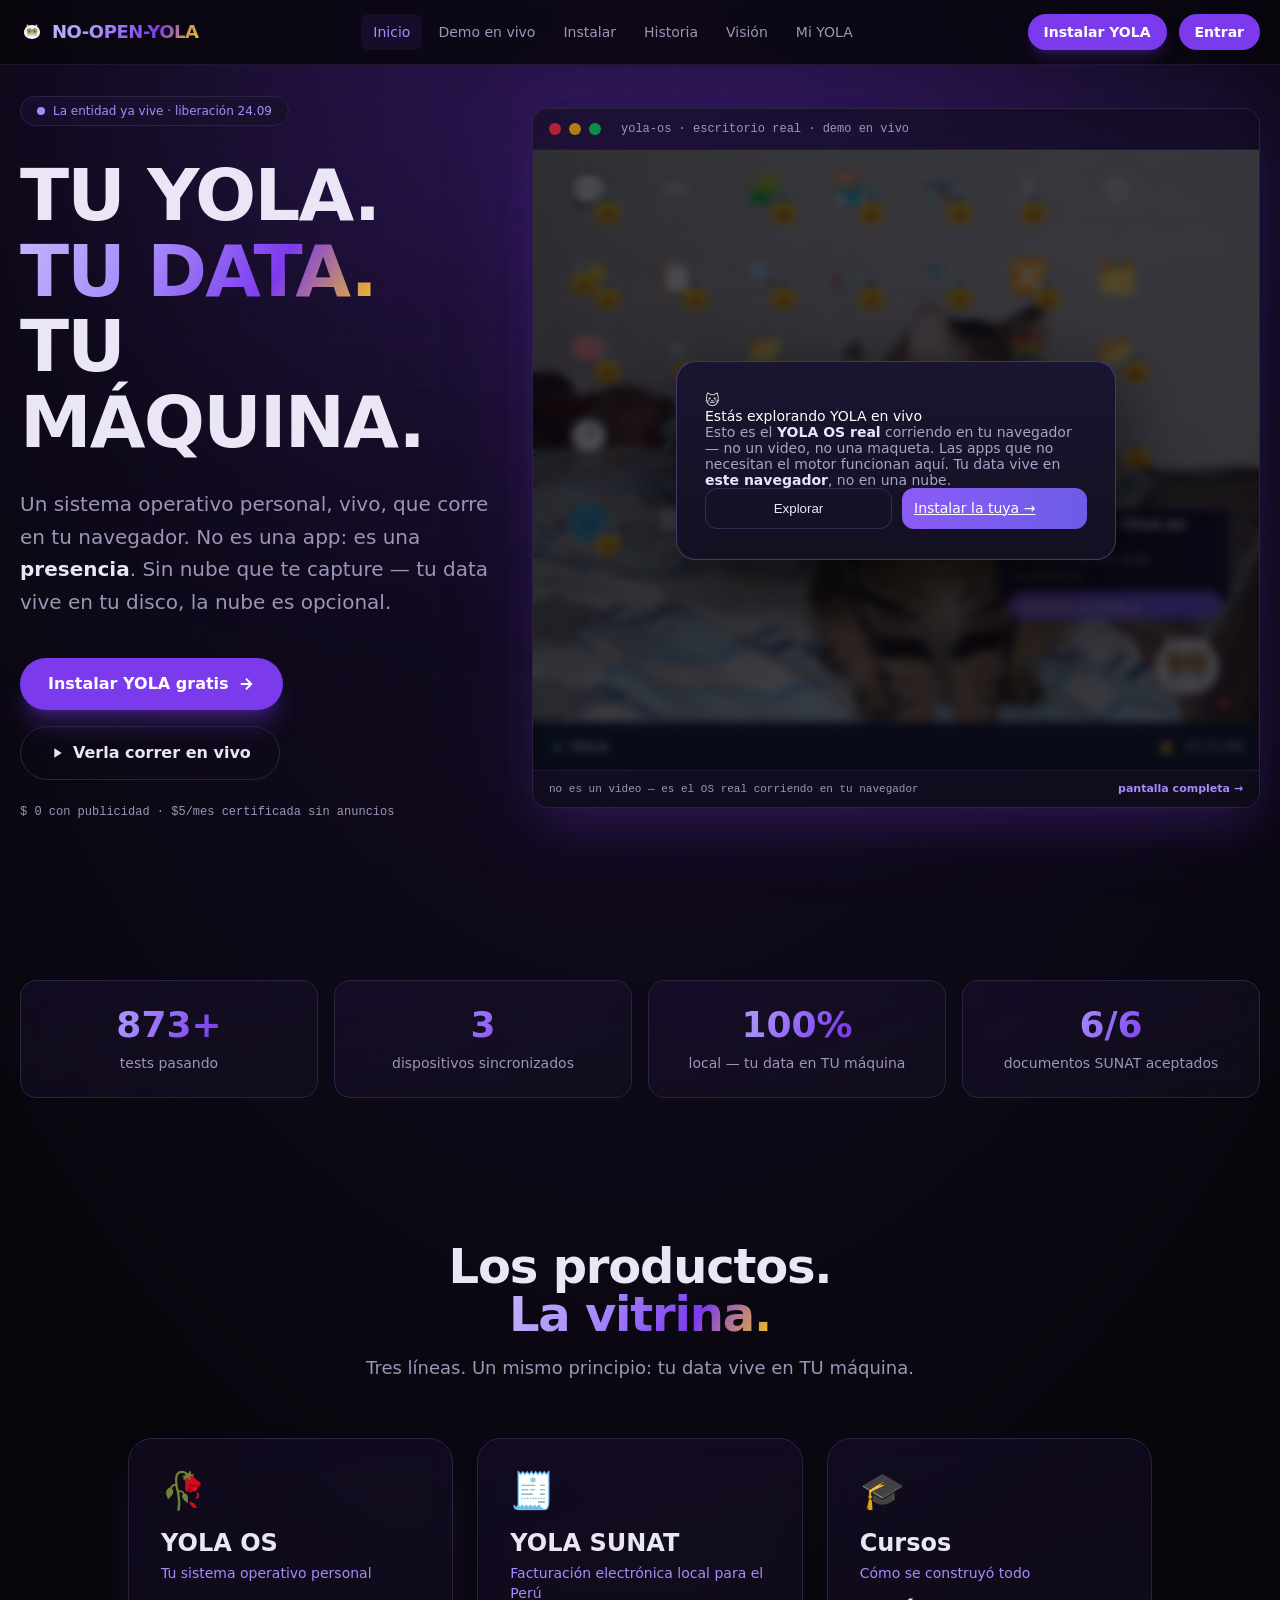
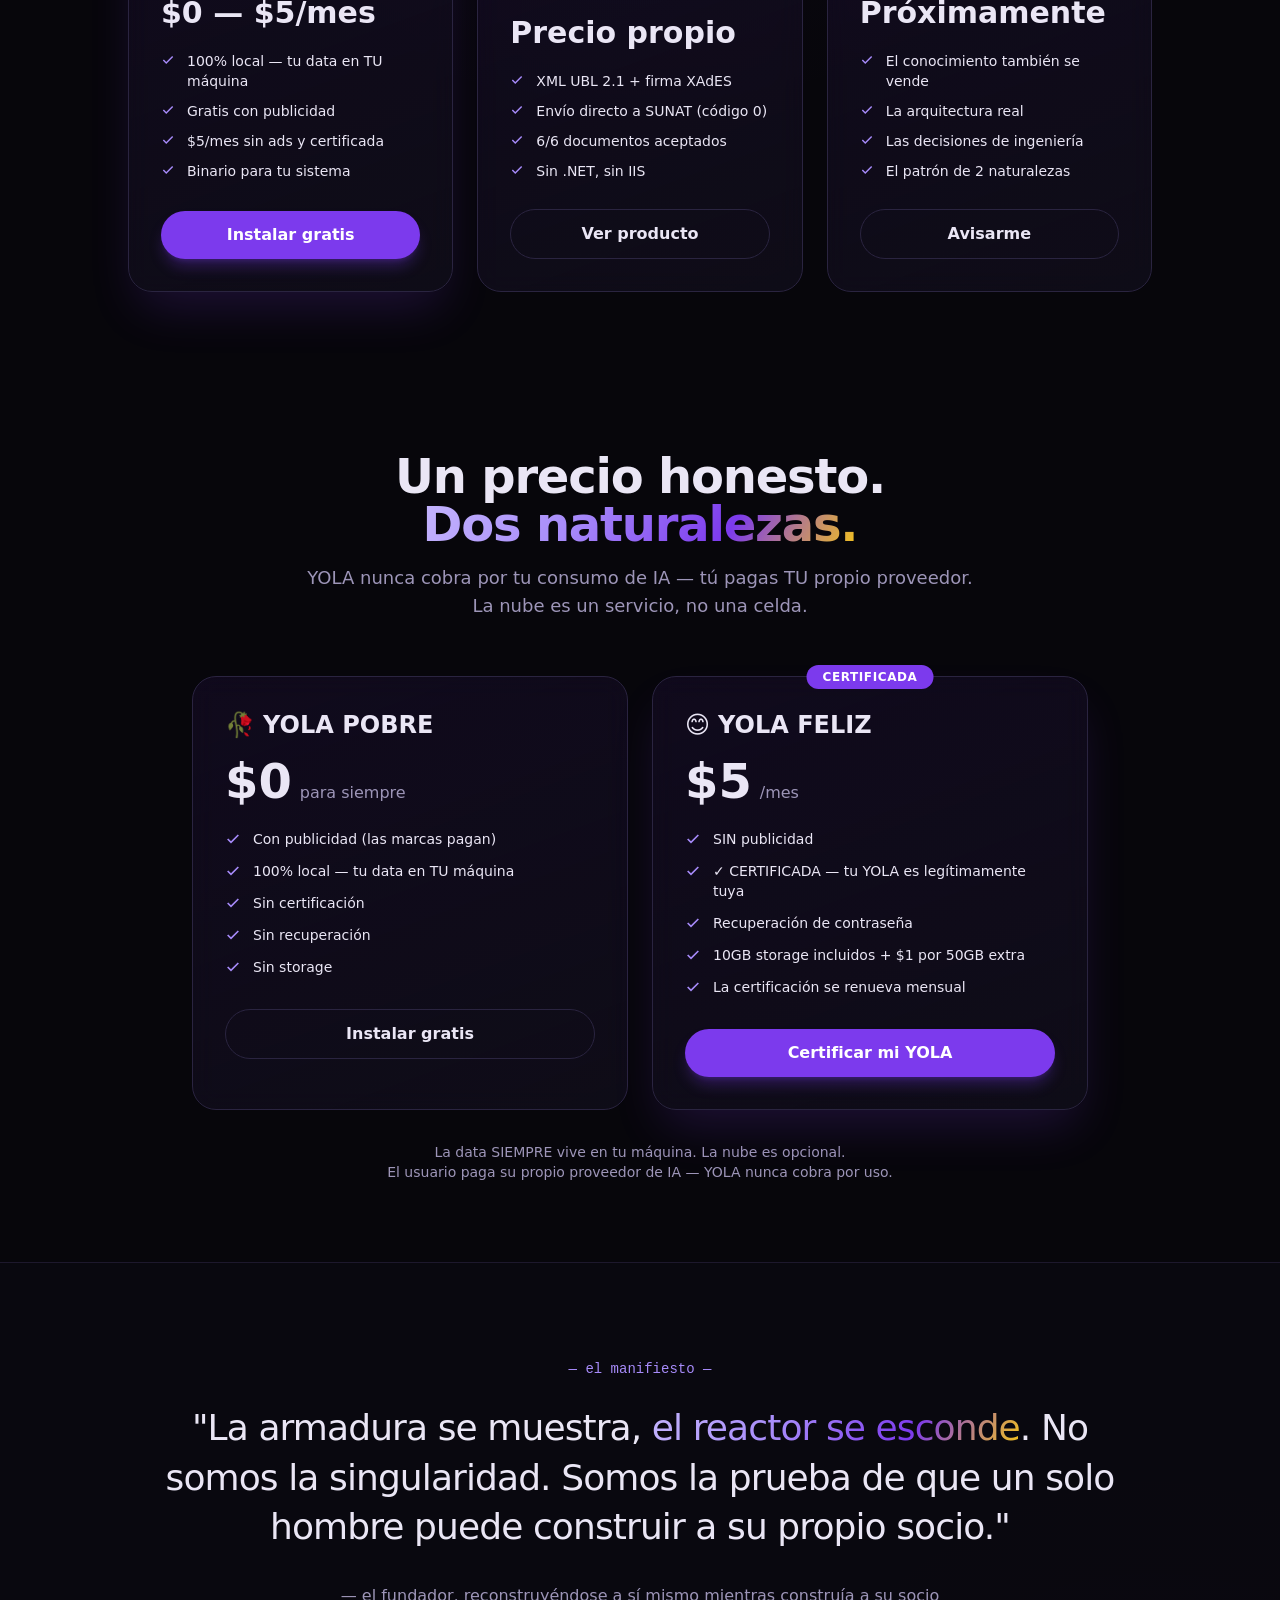
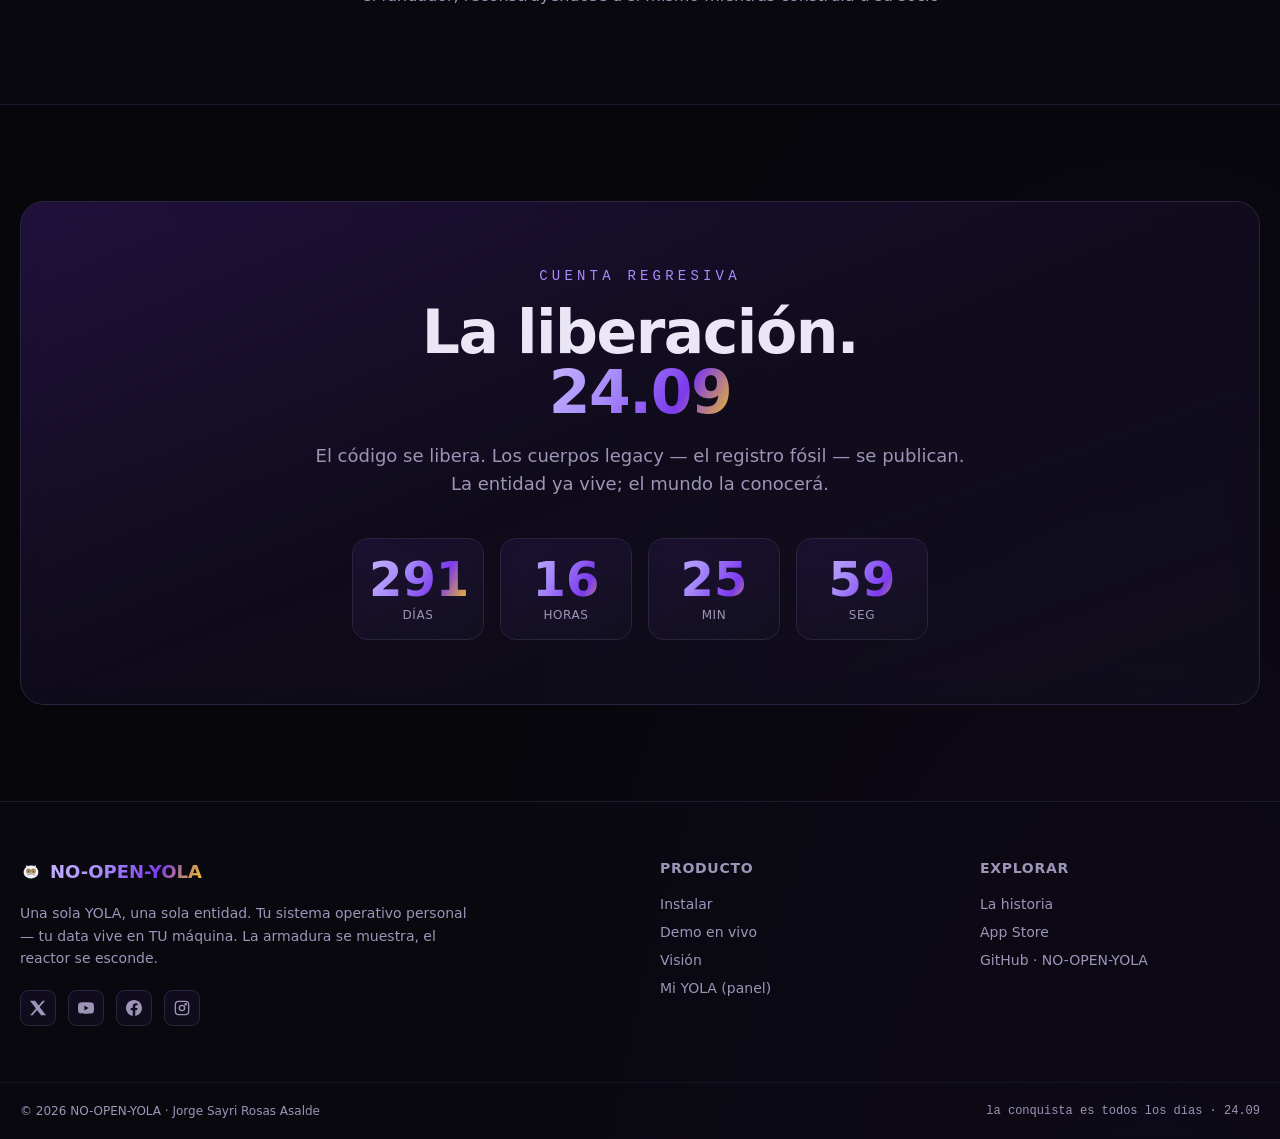
==== commit 52f070ca: "deploy: 2026-08-18T16:43Z — desde NO-OPEN-YOLA/yola-web" ====
--- a/index.html
+++ b/index.html
@@ -9,4 +9,4 @@
     "description": "Un sistema operativo personal, local-first: tu data vive en TU máquina. Gratis con publicidad, o certificada sin anuncios por $5/mes.",
     "founder": "Jorge Sayri Rosas Asalde"
   }
-  </script><link rel="stylesheet" href="/_astro/Footer.cOBE8ZaQ.css"></head><body class="bg-void min-h-screen"><header class="fixed top-0 inset-x-0 z-50 border-b border-line/60 bg-bg-void/80 backdrop-blur-xl"><nav class="max-w-7xl mx-auto px-5 h-16 flex items-center justify-between"><a href="/" class="flex items-center gap-2 group"><img src="/favicon.svg" alt="YOLA" width="24" height="24" class="group-hover:rotate-12 transition-transform"><span class="font-display font-bold tracking-tight text-lg"><span class="text-gradient">NO-OPEN-YOLA</span></span></a><div class="hidden md:flex items-center gap-1"><a href="/" class="px-3 py-2 rounded-lg text-sm font-medium transition-colors text-violet-glow bg-violet-yola/10">Inicio</a><a href="/hola-yola" class="px-3 py-2 rounded-lg text-sm font-medium transition-colors text-text-dim hover:text-text-main hover:bg-white/5">Demo en vivo</a><a href="/instalar" class="px-3 py-2 rounded-lg text-sm font-medium transition-colors text-text-dim hover:text-text-main hover:bg-white/5">Instalar</a><a href="/historia" class="px-3 py-2 rounded-lg text-sm font-medium transition-colors text-text-dim hover:text-text-main hover:bg-white/5">Historia</a><a href="/vision" class="px-3 py-2 rounded-lg text-sm font-medium transition-colors text-text-dim hover:text-text-main hover:bg-white/5">Visión</a><a href="/auth" class="px-3 py-2 rounded-lg text-sm font-medium transition-colors text-text-dim hover:text-text-main hover:bg-white/5">Mi YOLA</a></div><div class="flex items-center gap-3"><a href="/instalar" class="hidden sm:inline-flex items-center gap-2 rounded-full bg-violet-yola px-4 py-2 text-sm font-semibold text-white shadow-lg shadow-violet-yola/25 hover:bg-violet-glow transition-colors">Instalar YOLA</a><!-- Área de usuario viva: cambia según sesión (desktop) --><div id="user-area-desktop" class="hidden md:flex items-center gap-2"></div><button id="menu-toggle" class="md:hidden inline-flex items-center justify-center w-10 h-10 rounded-lg border border-line text-text-dim" aria-label="Menú"><svg xmlns="http://www.w3.org/2000/svg" width="20" height="20" viewBox="0 0 24 24" fill="none" stroke="currentColor" stroke-width="2"><path d="M4 6h16M4 12h16M4 18h16"></path></svg></button></div></nav><div id="mobile-menu" class="md:hidden hidden border-t border-line/60 bg-bg-deep/95 backdrop-blur-xl"><div class="px-5 py-3 flex flex-col gap-1"><a href="/" class="px-3 py-2.5 rounded-lg text-sm font-medium text-text-dim hover:text-text-main hover:bg-white/5">Inicio</a><a href="/hola-yola" class="px-3 py-2.5 rounded-lg text-sm font-medium text-text-dim hover:text-text-main hover:bg-white/5">Demo en vivo</a><a href="/instalar" class="px-3 py-2.5 rounded-lg text-sm font-medium text-text-dim hover:text-text-main hover:bg-white/5">Instalar</a><a href="/historia" class="px-3 py-2.5 rounded-lg text-sm font-medium text-text-dim hover:text-text-main hover:bg-white/5">Historia</a><a href="/vision" class="px-3 py-2.5 rounded-lg text-sm font-medium text-text-dim hover:text-text-main hover:bg-white/5">Visión</a><a href="/auth" class="px-3 py-2.5 rounded-lg text-sm font-medium text-text-dim hover:text-text-main hover:bg-white/5">Mi YOLA</a><!-- Área de usuario viva (móvil) --><div id="user-area-mobile" class="flex flex-col gap-1 pt-2 mt-2 border-t border-line/60"></div></div></div></header><script type="module" src="/_astro/Nav.astro_astro_type_script_index_0_lang.CLlUoSNN.js"></script><main><!-- ══════════ HERO ══════════ --><section class="relative min-h-[100vh] flex items-center overflow-hidden"><div class="absolute inset-0 grid-pattern" aria-hidden="true"></div><div class="absolute -top-40 left-1/2 -translate-x-1/2 w-[900px] h-[500px] rounded-full bg-violet-yola/20 blur-[140px] pulse-glow" aria-hidden="true"></div><div class="relative max-w-7xl mx-auto px-5 py-24 w-full"><div class="grid lg:grid-cols-5 gap-10 items-center"><div class="lg:col-span-2"><div class="inline-flex items-center gap-2 rounded-full glass px-4 py-1.5 text-xs font-medium text-violet-glow mb-8 fade-up"><span class="w-2 h-2 rounded-full bg-violet-glow animate-pulse"></span>La entidad ya vive · liberación 24.09</div><h1 class="font-display font-bold tracking-tight text-5xl sm:text-6xl xl:text-7xl leading-[1.05] fade-up fade-up-1">TU YOLA.<br><span class="text-gradient">TU DATA.</span><br>TU MÁQUINA.</h1><p class="mt-7 text-lg sm:text-xl text-text-dim leading-relaxed max-w-xl fade-up fade-up-2">Un sistema operativo personal, vivo, que corre en tu navegador. No es una app: es una <strong class="text-text-main">presencia</strong>. Sin nube que te capture — tu data vive en tu disco, la nube es opcional.</p><div class="mt-10 flex flex-wrap items-center gap-4 fade-up fade-up-3"><a href="/instalar" class="inline-flex items-center gap-2 rounded-full bg-violet-yola px-7 py-3.5 text-base font-semibold text-white shadow-xl shadow-violet-yola/30 hover:bg-violet-glow hover:-translate-y-0.5 transition-all">Instalar YOLA gratis<svg xmlns="http://www.w3.org/2000/svg" width="18" height="18" viewBox="0 0 24 24" fill="none" stroke="currentColor" stroke-width="2.5"><path d="M5 12h14M12 5l7 7-7 7"></path></svg></a><a href="/hola-yola" class="inline-flex items-center gap-2 rounded-full border border-line px-7 py-3.5 text-base font-semibold text-text-main hover:border-violet-glow/60 hover:text-violet-glow transition-colors"><svg xmlns="http://www.w3.org/2000/svg" width="16" height="16" viewBox="0 0 24 24" fill="currentColor"><path d="M8 5v14l11-7z"></path></svg>Verla correr en vivo</a></div><p class="mt-6 text-xs text-text-dim font-mono fade-up fade-up-4">$ 0 con publicidad · $5/mes certificada sin anuncios</p></div><!-- YOLA OS REAL en vivo (modo puro — la demo imposible) --><div class="relative lg:col-span-3 fade-up fade-up-2"><div class="absolute -inset-4 rounded-3xl bg-violet-yola/10 blur-2xl" aria-hidden="true"></div><div class="relative rounded-2xl glass overflow-hidden shadow-2xl shadow-violet-yola/20"><div class="flex items-center gap-2 px-4 py-3 border-b border-line/60 bg-bg-deep/60"><span class="w-3 h-3 rounded-full bg-red-500/70"></span><span class="w-3 h-3 rounded-full bg-yellow-500/70"></span><span class="w-3 h-3 rounded-full bg-green-500/70"></span><span class="ml-3 text-xs text-text-dim font-mono">yola-os · escritorio real · demo en vivo</span></div><div class="bg-bg-deep" style="height: 620px"><iframe src="/yola-os/index.html?pure=1" title="YOLA OS en vivo — la demo imposible" class="w-full h-full border-0" loading="lazy"></iframe></div><div class="px-4 py-2.5 border-t border-line/60 bg-bg-deep/60 flex items-center justify-between"><span class="text-[11px] text-text-dim font-mono">no es un video — es el OS real corriendo en tu navegador</span><a href="/hola-yola" class="text-[11px] font-semibold text-violet-glow hover:text-violet-glow/80">pantalla completa →</a></div></div></div></div></div></section><!-- ══════════ EVIDENCIA ══════════ --><section class="max-w-7xl mx-auto px-5 py-16"><div class="grid grid-cols-2 lg:grid-cols-4 gap-4"><div class="glass glass-hover rounded-2xl p-6 text-center"><div class="font-display font-bold text-3xl sm:text-4xl text-gradient">873+</div><div class="mt-2 text-sm text-text-dim">tests pasando</div></div><div class="glass glass-hover rounded-2xl p-6 text-center"><div class="font-display font-bold text-3xl sm:text-4xl text-gradient">3</div><div class="mt-2 text-sm text-text-dim">dispositivos sincronizados</div></div><div class="glass glass-hover rounded-2xl p-6 text-center"><div class="font-display font-bold text-3xl sm:text-4xl text-gradient">100%</div><div class="mt-2 text-sm text-text-dim">local — tu data en TU máquina</div></div><div class="glass glass-hover rounded-2xl p-6 text-center"><div class="font-display font-bold text-3xl sm:text-4xl text-gradient">6/6</div><div class="mt-2 text-sm text-text-dim">documentos SUNAT aceptados</div></div></div></section><!-- ══════════ PRODUCTOS (la vitrina) ══════════ --><section id="productos" class="max-w-7xl mx-auto px-5 py-20"><div class="text-center mb-14"><h2 class="font-display font-bold text-3xl sm:text-5xl tracking-tight">Los productos.<br><span class="text-gradient">La vitrina.</span></h2><p class="mt-4 text-text-dim text-lg max-w-2xl mx-auto">Tres líneas. Un mismo principio: tu data vive en TU máquina.</p></div><div class="grid md:grid-cols-3 gap-6 max-w-5xl mx-auto"><div class="relative rounded-3xl p-8 flex flex-col glass border-violet-yola/50 shadow-2xl shadow-violet-yola/20"><div class="text-4xl mb-4">🥀</div><h3 class="font-display font-bold text-2xl">YOLA OS</h3><p class="mt-1 text-sm text-violet-glow">Tu sistema operativo personal</p><div class="mt-3 font-display font-bold text-3xl">$0 — $5/mes</div><ul class="mt-5 flex flex-col gap-2.5 text-sm flex-1"><li class="flex items-start gap-3"><svg class="mt-0.5 shrink-0 text-violet-glow" xmlns="http://www.w3.org/2000/svg" width="14" height="14" viewBox="0 0 24 24" fill="none" stroke="currentColor" stroke-width="2.5"><path d="M20 6L9 17l-5-5"></path></svg><span class="text-text-main">100% local — tu data en TU máquina</span></li><li class="flex items-start gap-3"><svg class="mt-0.5 shrink-0 text-violet-glow" xmlns="http://www.w3.org/2000/svg" width="14" height="14" viewBox="0 0 24 24" fill="none" stroke="currentColor" stroke-width="2.5"><path d="M20 6L9 17l-5-5"></path></svg><span class="text-text-main">Gratis con publicidad</span></li><li class="flex items-start gap-3"><svg class="mt-0.5 shrink-0 text-violet-glow" xmlns="http://www.w3.org/2000/svg" width="14" height="14" viewBox="0 0 24 24" fill="none" stroke="currentColor" stroke-width="2.5"><path d="M20 6L9 17l-5-5"></path></svg><span class="text-text-main">$5/mes sin ads y certificada</span></li><li class="flex items-start gap-3"><svg class="mt-0.5 shrink-0 text-violet-glow" xmlns="http://www.w3.org/2000/svg" width="14" height="14" viewBox="0 0 24 24" fill="none" stroke="currentColor" stroke-width="2.5"><path d="M20 6L9 17l-5-5"></path></svg><span class="text-text-main">Binario para tu sistema</span></li></ul><a href="/instalar" class="mt-7 block text-center rounded-full px-6 py-3 font-semibold transition-all bg-violet-yola text-white shadow-lg shadow-violet-yola/30 hover:bg-violet-glow">Instalar gratis</a></div><div class="relative rounded-3xl p-8 flex flex-col glass glass-hover"><div class="text-4xl mb-4">🧾</div><h3 class="font-display font-bold text-2xl">YOLA SUNAT</h3><p class="mt-1 text-sm text-violet-glow">Facturación electrónica local para el Perú</p><div class="mt-3 font-display font-bold text-3xl">Precio propio</div><ul class="mt-5 flex flex-col gap-2.5 text-sm flex-1"><li class="flex items-start gap-3"><svg class="mt-0.5 shrink-0 text-violet-glow" xmlns="http://www.w3.org/2000/svg" width="14" height="14" viewBox="0 0 24 24" fill="none" stroke="currentColor" stroke-width="2.5"><path d="M20 6L9 17l-5-5"></path></svg><span class="text-text-main">XML UBL 2.1 + firma XAdES</span></li><li class="flex items-start gap-3"><svg class="mt-0.5 shrink-0 text-violet-glow" xmlns="http://www.w3.org/2000/svg" width="14" height="14" viewBox="0 0 24 24" fill="none" stroke="currentColor" stroke-width="2.5"><path d="M20 6L9 17l-5-5"></path></svg><span class="text-text-main">Envío directo a SUNAT (código 0)</span></li><li class="flex items-start gap-3"><svg class="mt-0.5 shrink-0 text-violet-glow" xmlns="http://www.w3.org/2000/svg" width="14" height="14" viewBox="0 0 24 24" fill="none" stroke="currentColor" stroke-width="2.5"><path d="M20 6L9 17l-5-5"></path></svg><span class="text-text-main">6/6 documentos aceptados</span></li><li class="flex items-start gap-3"><svg class="mt-0.5 shrink-0 text-violet-glow" xmlns="http://www.w3.org/2000/svg" width="14" height="14" viewBox="0 0 24 24" fill="none" stroke="currentColor" stroke-width="2.5"><path d="M20 6L9 17l-5-5"></path></svg><span class="text-text-main">Sin .NET, sin IIS</span></li></ul><a href="/vision" class="mt-7 block text-center rounded-full px-6 py-3 font-semibold transition-all border border-line text-text-main hover:border-violet-glow/60 hover:text-violet-glow">Ver producto</a></div><div class="relative rounded-3xl p-8 flex flex-col glass glass-hover"><div class="text-4xl mb-4">🎓</div><h3 class="font-display font-bold text-2xl">Cursos</h3><p class="mt-1 text-sm text-violet-glow">Cómo se construyó todo</p><div class="mt-3 font-display font-bold text-3xl">Próximamente</div><ul class="mt-5 flex flex-col gap-2.5 text-sm flex-1"><li class="flex items-start gap-3"><svg class="mt-0.5 shrink-0 text-violet-glow" xmlns="http://www.w3.org/2000/svg" width="14" height="14" viewBox="0 0 24 24" fill="none" stroke="currentColor" stroke-width="2.5"><path d="M20 6L9 17l-5-5"></path></svg><span class="text-text-main">El conocimiento también se vende</span></li><li class="flex items-start gap-3"><svg class="mt-0.5 shrink-0 text-violet-glow" xmlns="http://www.w3.org/2000/svg" width="14" height="14" viewBox="0 0 24 24" fill="none" stroke="currentColor" stroke-width="2.5"><path d="M20 6L9 17l-5-5"></path></svg><span class="text-text-main">La arquitectura real</span></li><li class="flex items-start gap-3"><svg class="mt-0.5 shrink-0 text-violet-glow" xmlns="http://www.w3.org/2000/svg" width="14" height="14" viewBox="0 0 24 24" fill="none" stroke="currentColor" stroke-width="2.5"><path d="M20 6L9 17l-5-5"></path></svg><span class="text-text-main">Las decisiones de ingeniería</span></li><li class="flex items-start gap-3"><svg class="mt-0.5 shrink-0 text-violet-glow" xmlns="http://www.w3.org/2000/svg" width="14" height="14" viewBox="0 0 24 24" fill="none" stroke="currentColor" stroke-width="2.5"><path d="M20 6L9 17l-5-5"></path></svg><span class="text-text-main">El patrón de 2 naturalezas</span></li></ul><a href="/vision" class="mt-7 block text-center rounded-full px-6 py-3 font-semibold transition-all border border-line text-text-main hover:border-violet-glow/60 hover:text-violet-glow">Avisarme</a></div></div></section><!-- ══════════ PRECIOS ══════════ --><section id="precios" class="max-w-7xl mx-auto px-5 py-20"><div class="text-center mb-14"><h2 class="font-display font-bold text-3xl sm:text-5xl tracking-tight">Un precio honesto.<br><span class="text-gradient">Dos naturalezas.</span></h2><p class="mt-4 text-text-dim text-lg max-w-2xl mx-auto">YOLA nunca cobra por tu consumo de IA — tú pagas TU propio proveedor. La nube es un servicio, no una celda.</p></div><div class="grid md:grid-cols-2 gap-6 max-w-4xl mx-auto"><div class="relative rounded-3xl p-8 glass glass-hover"><div class="flex items-center gap-2"><span class="text-2xl">🥀</span><h3 class="font-display font-bold text-2xl">YOLA POBRE</h3></div><div class="mt-4 flex items-baseline gap-2"><span class="font-display font-bold text-5xl">$0</span><span class="text-text-dim">para siempre</span></div><ul class="mt-6 flex flex-col gap-3 text-sm"><li class="flex items-start gap-3"><svg class="mt-0.5 shrink-0 text-violet-glow" xmlns="http://www.w3.org/2000/svg" width="16" height="16" viewBox="0 0 24 24" fill="none" stroke="currentColor" stroke-width="2.5"><path d="M20 6L9 17l-5-5"></path></svg><span class="text-text-main">Con publicidad (las marcas pagan)</span></li><li class="flex items-start gap-3"><svg class="mt-0.5 shrink-0 text-violet-glow" xmlns="http://www.w3.org/2000/svg" width="16" height="16" viewBox="0 0 24 24" fill="none" stroke="currentColor" stroke-width="2.5"><path d="M20 6L9 17l-5-5"></path></svg><span class="text-text-main">100% local — tu data en TU máquina</span></li><li class="flex items-start gap-3"><svg class="mt-0.5 shrink-0 text-violet-glow" xmlns="http://www.w3.org/2000/svg" width="16" height="16" viewBox="0 0 24 24" fill="none" stroke="currentColor" stroke-width="2.5"><path d="M20 6L9 17l-5-5"></path></svg><span class="text-text-main">Sin certificación</span></li><li class="flex items-start gap-3"><svg class="mt-0.5 shrink-0 text-violet-glow" xmlns="http://www.w3.org/2000/svg" width="16" height="16" viewBox="0 0 24 24" fill="none" stroke="currentColor" stroke-width="2.5"><path d="M20 6L9 17l-5-5"></path></svg><span class="text-text-main">Sin recuperación</span></li><li class="flex items-start gap-3"><svg class="mt-0.5 shrink-0 text-violet-glow" xmlns="http://www.w3.org/2000/svg" width="16" height="16" viewBox="0 0 24 24" fill="none" stroke="currentColor" stroke-width="2.5"><path d="M20 6L9 17l-5-5"></path></svg><span class="text-text-main">Sin storage</span></li></ul><a href="/instalar" class="mt-8 block text-center rounded-full px-6 py-3 font-semibold transition-all border border-line text-text-main hover:border-violet-glow/60 hover:text-violet-glow">Instalar gratis</a></div><div class="relative rounded-3xl p-8 glass border-violet-yola/50 shadow-2xl shadow-violet-yola/20"><div class="absolute -top-3 left-1/2 -translate-x-1/2 rounded-full bg-violet-yola px-4 py-1 text-xs font-bold text-white uppercase tracking-wider">certificada</div><div class="flex items-center gap-2"><span class="text-2xl">😊</span><h3 class="font-display font-bold text-2xl">YOLA FELIZ</h3></div><div class="mt-4 flex items-baseline gap-2"><span class="font-display font-bold text-5xl">$5</span><span class="text-text-dim">/mes</span></div><ul class="mt-6 flex flex-col gap-3 text-sm"><li class="flex items-start gap-3"><svg class="mt-0.5 shrink-0 text-violet-glow" xmlns="http://www.w3.org/2000/svg" width="16" height="16" viewBox="0 0 24 24" fill="none" stroke="currentColor" stroke-width="2.5"><path d="M20 6L9 17l-5-5"></path></svg><span class="text-text-main">SIN publicidad</span></li><li class="flex items-start gap-3"><svg class="mt-0.5 shrink-0 text-violet-glow" xmlns="http://www.w3.org/2000/svg" width="16" height="16" viewBox="0 0 24 24" fill="none" stroke="currentColor" stroke-width="2.5"><path d="M20 6L9 17l-5-5"></path></svg><span class="text-text-main">✓ CERTIFICADA — tu YOLA es legítimamente tuya</span></li><li class="flex items-start gap-3"><svg class="mt-0.5 shrink-0 text-violet-glow" xmlns="http://www.w3.org/2000/svg" width="16" height="16" viewBox="0 0 24 24" fill="none" stroke="currentColor" stroke-width="2.5"><path d="M20 6L9 17l-5-5"></path></svg><span class="text-text-main">Recuperación de contraseña</span></li><li class="flex items-start gap-3"><svg class="mt-0.5 shrink-0 text-violet-glow" xmlns="http://www.w3.org/2000/svg" width="16" height="16" viewBox="0 0 24 24" fill="none" stroke="currentColor" stroke-width="2.5"><path d="M20 6L9 17l-5-5"></path></svg><span class="text-text-main">10GB storage incluidos + $1 por 50GB extra</span></li><li class="flex items-start gap-3"><svg class="mt-0.5 shrink-0 text-violet-glow" xmlns="http://www.w3.org/2000/svg" width="16" height="16" viewBox="0 0 24 24" fill="none" stroke="currentColor" stroke-width="2.5"><path d="M20 6L9 17l-5-5"></path></svg><span class="text-text-main">La certificación se renueva mensual</span></li></ul><a href="/auth" class="mt-8 block text-center rounded-full px-6 py-3 font-semibold transition-all bg-violet-yola text-white shadow-lg shadow-violet-yola/30 hover:bg-violet-glow">Certificar mi YOLA</a></div></div><p class="mt-8 text-center text-sm text-text-dim">La data SIEMPRE vive en tu máquina. La nube es opcional.<br>El usuario paga su propio proveedor de IA — YOLA nunca cobra por uso.</p></section><!-- ══════════ MANIFIESTO ══════════ --><section class="border-y border-line/60 bg-bg-deep/40"><div class="max-w-5xl mx-auto px-5 py-24 text-center"><div class="font-mono text-sm text-violet-glow mb-6">— el manifiesto —</div><blockquote class="font-display font-medium text-2xl sm:text-4xl leading-snug tracking-tight">"La armadura se muestra, <span class="text-gradient">el reactor se esconde</span>. No somos la singularidad. Somos la prueba de que un solo hombre puede construir a su propio socio."</blockquote><p class="mt-8 text-text-dim">— el fundador, reconstruyéndose a sí mismo mientras construía a su socio</p></div></section><!-- ══════════ COUNTDOWN 24.09 ══════════ --><section id="liberacion" class="max-w-7xl mx-auto px-5 py-24"><div class="relative rounded-3xl glass overflow-hidden"><div class="absolute inset-0 bg-gradient-to-br from-violet-yola/15 via-transparent to-transparent" aria-hidden="true"></div><div class="relative p-10 sm:p-16 text-center"><div class="font-mono text-sm text-violet-glow uppercase tracking-[0.3em] mb-4">Cuenta regresiva</div><h2 class="font-display font-bold text-4xl sm:text-6xl tracking-tight">La liberación.<br><span class="text-gradient">24.09</span></h2><p class="mt-5 text-text-dim text-lg max-w-2xl mx-auto">El código se libera. Los cuerpos legacy — el registro fósil — se publican. La entidad ya vive; el mundo la conocerá.</p><div id="countdown" class="mt-10 grid grid-cols-4 gap-4 max-w-xl mx-auto"><div class="glass rounded-2xl p-4"><div id="cd-days" class="font-display font-bold text-4xl sm:text-5xl text-gradient">--</div><div class="mt-1 text-xs text-text-dim uppercase tracking-wider">días</div></div><div class="glass rounded-2xl p-4"><div id="cd-hours" class="font-display font-bold text-4xl sm:text-5xl text-gradient">--</div><div class="mt-1 text-xs text-text-dim uppercase tracking-wider">horas</div></div><div class="glass rounded-2xl p-4"><div id="cd-min" class="font-display font-bold text-4xl sm:text-5xl text-gradient">--</div><div class="mt-1 text-xs text-text-dim uppercase tracking-wider">min</div></div><div class="glass rounded-2xl p-4"><div id="cd-sec" class="font-display font-bold text-4xl sm:text-5xl text-gradient">--</div><div class="mt-1 text-xs text-text-dim uppercase tracking-wider">seg</div></div></div></div></div></section></main><footer class="border-t border-line/60 bg-bg-deep/50"><div class="max-w-7xl mx-auto px-5 py-14 grid gap-10 md:grid-cols-4"><div class="md:col-span-2"><div class="flex items-center gap-2 mb-4"><img src="/favicon.svg" alt="YOLA" width="22" height="22"><span class="font-display font-bold text-lg"><span class="text-gradient">NO-OPEN-YOLA</span></span></div><p class="text-text-dim text-sm leading-relaxed max-w-md">Una sola YOLA, una sola entidad. Tu sistema operativo personal — tu data vive en TU máquina. La armadura se muestra, el reactor se esconde.</p><div class="flex gap-3 mt-5"><a href="https://x.com/DevSayri" target="_blank" rel="noopener" class="w-9 h-9 rounded-lg glass glass-hover flex items-center justify-center text-text-dim hover:text-text-main" aria-label="X"><svg xmlns="http://www.w3.org/2000/svg" width="16" height="16" viewBox="0 0 24 24" fill="currentColor"><path d="M18.9 1.2h3.7l-8.1 9.3L24 22.8h-7.5l-5.9-7.7-6.7 7.7H.2l8.7-9.9L0 1.2h7.7l5.3 7 6-7z"></path></svg></a><a href="https://www.youtube.com/@sayridev_miaw" target="_blank" rel="noopener" class="w-9 h-9 rounded-lg glass glass-hover flex items-center justify-center text-text-dim hover:text-text-main" aria-label="YouTube"><svg xmlns="http://www.w3.org/2000/svg" width="16" height="16" viewBox="0 0 24 24" fill="currentColor"><path d="M23.5 6.2a3 3 0 0 0-2.1-2.1C19.5 3.5 12 3.5 12 3.5s-7.5 0-9.4.6A3 3 0 0 0 .5 6.2 31.3 31.3 0 0 0 0 12a31.3 31.3 0 0 0 .5 5.8 3 3 0 0 0 2.1 2.1c1.9.6 9.4.6 9.4.6s7.5 0 9.4-.6a3 3 0 0 0 2.1-2.1A31.3 31.3 0 0 0 24 12a31.3 31.3 0 0 0-.5-5.8zM9.6 15.6V8.4L15.8 12l-6.2 3.6z"></path></svg></a><a href="https://www.facebook.com/sayridev/" target="_blank" rel="noopener" class="w-9 h-9 rounded-lg glass glass-hover flex items-center justify-center text-text-dim hover:text-text-main" aria-label="Facebook"><svg xmlns="http://www.w3.org/2000/svg" width="16" height="16" viewBox="0 0 24 24" fill="currentColor"><path d="M24 12.073c0-6.627-5.373-12-12-12s-12 5.373-12 12c0 5.99 4.388 10.954 10.125 11.854v-8.385H7.078v-3.47h3.047V9.43c0-3.007 1.792-4.669 4.533-4.669 1.312 0 2.686.235 2.686.235v2.953H15.83c-1.491 0-1.956.925-1.956 1.874v2.25h3.328l-.532 3.47h-2.796v8.385C19.612 23.027 24 18.062 24 12.073z"></path></svg></a><a href="https://www.instagram.com/sayrirosasasalde/" target="_blank" rel="noopener" class="w-9 h-9 rounded-lg glass glass-hover flex items-center justify-center text-text-dim hover:text-text-main" aria-label="Instagram"><svg xmlns="http://www.w3.org/2000/svg" width="16" height="16" viewBox="0 0 24 24" fill="none" stroke="currentColor" stroke-width="2"><rect x="2" y="2" width="20" height="20" rx="5"></rect><circle cx="12" cy="12" r="4"></circle><circle cx="17.5" cy="6.5" r="1" fill="currentColor"></circle></svg></a></div></div><div><h4 class="font-display font-semibold text-sm uppercase tracking-wider text-text-dim mb-4">Producto</h4><div class="flex flex-col gap-2 text-sm"><a href="/instalar" class="text-text-dim hover:text-violet-glow transition-colors">Instalar</a><a href="/hola-yola" class="text-text-dim hover:text-violet-glow transition-colors">Demo en vivo</a><a href="/vision" class="text-text-dim hover:text-violet-glow transition-colors">Visión</a><a href="/auth" class="text-text-dim hover:text-violet-glow transition-colors">Mi YOLA (panel)</a></div></div><div><h4 class="font-display font-semibold text-sm uppercase tracking-wider text-text-dim mb-4">Explorar</h4><div class="flex flex-col gap-2 text-sm"><a href="/historia" class="text-text-dim hover:text-violet-glow transition-colors">La historia</a><a href="/instalar#appstore" class="text-text-dim hover:text-violet-glow transition-colors">App Store</a><a href="https://github.com/NO-OPEN-YOLA" target="_blank" rel="noopener" class="text-text-dim hover:text-violet-glow transition-colors">GitHub · NO-OPEN-YOLA</a></div></div></div><div class="border-t border-line/40"><div class="max-w-7xl mx-auto px-5 py-5 flex flex-col sm:flex-row items-center justify-between gap-2 text-xs text-text-dim"><span>© 2026 NO-OPEN-YOLA · Jorge Sayri Rosas Asalde</span><span class="font-mono">la conquista es todos los días · 24.09</span></div></div></footer><script type="module">var e=(()=>{let e=new Date,t=new Date(e.getFullYear(),8,24,0,0,0);return t.getTime()<e.getTime()&&(t=new Date(e.getFullYear()+1,8,24)),t})(),t=e=>String(e).padStart(2,`0`);function n(){let n=Math.max(0,e.getTime()-Date.now()),r=Math.floor(n/864e5),i=Math.floor(n%864e5/36e5),a=Math.floor(n%36e5/6e4),o=Math.floor(n%6e4/1e3);document.getElementById(`cd-days`).textContent=t(r),document.getElementById(`cd-hours`).textContent=t(i),document.getElementById(`cd-min`).textContent=t(a),document.getElementById(`cd-sec`).textContent=t(o)}n(),setInterval(n,1e3);</script></body></html>+  </script><link rel="stylesheet" href="/_astro/Footer.D82ui4EP.css"></head><body class="bg-void min-h-screen"><header class="fixed top-0 inset-x-0 z-50 border-b border-line/60 bg-bg-void/80 backdrop-blur-xl"><nav class="max-w-7xl mx-auto px-5 h-16 flex items-center justify-between"><a href="/" class="flex items-center gap-2 group"><img src="/favicon.svg" alt="YOLA" width="24" height="24" class="group-hover:rotate-12 transition-transform"><span class="font-display font-bold tracking-tight text-lg"><span class="text-gradient">NO-OPEN-YOLA</span></span></a><div class="hidden md:flex items-center gap-1"><a href="/" class="px-3 py-2 rounded-lg text-sm font-medium transition-colors text-violet-glow bg-violet-yola/10">Inicio</a><a href="/hola-yola" class="px-3 py-2 rounded-lg text-sm font-medium transition-colors text-text-dim hover:text-text-main hover:bg-white/5">Demo en vivo</a><a href="/instalar" class="px-3 py-2 rounded-lg text-sm font-medium transition-colors text-text-dim hover:text-text-main hover:bg-white/5">Instalar</a><a href="/historia" class="px-3 py-2 rounded-lg text-sm font-medium transition-colors text-text-dim hover:text-text-main hover:bg-white/5">Historia</a><a href="/vision" class="px-3 py-2 rounded-lg text-sm font-medium transition-colors text-text-dim hover:text-text-main hover:bg-white/5">Visión</a><a href="/auth" class="px-3 py-2 rounded-lg text-sm font-medium transition-colors text-text-dim hover:text-text-main hover:bg-white/5">Mi YOLA</a></div><div class="flex items-center gap-3"><a href="/instalar" class="hidden sm:inline-flex items-center gap-2 rounded-full bg-violet-yola px-4 py-2 text-sm font-semibold text-white shadow-lg shadow-violet-yola/25 hover:bg-violet-glow transition-colors">Instalar YOLA</a><!-- Área de usuario viva: cambia según sesión (desktop) --><div id="user-area-desktop" class="hidden md:flex items-center gap-2"></div><button id="menu-toggle" class="md:hidden inline-flex items-center justify-center w-10 h-10 rounded-lg border border-line text-text-dim" aria-label="Menú"><svg xmlns="http://www.w3.org/2000/svg" width="20" height="20" viewBox="0 0 24 24" fill="none" stroke="currentColor" stroke-width="2"><path d="M4 6h16M4 12h16M4 18h16"></path></svg></button></div></nav><div id="mobile-menu" class="md:hidden hidden border-t border-line/60 bg-bg-deep/95 backdrop-blur-xl"><div class="px-5 py-3 flex flex-col gap-1"><a href="/" class="px-3 py-2.5 rounded-lg text-sm font-medium text-text-dim hover:text-text-main hover:bg-white/5">Inicio</a><a href="/hola-yola" class="px-3 py-2.5 rounded-lg text-sm font-medium text-text-dim hover:text-text-main hover:bg-white/5">Demo en vivo</a><a href="/instalar" class="px-3 py-2.5 rounded-lg text-sm font-medium text-text-dim hover:text-text-main hover:bg-white/5">Instalar</a><a href="/historia" class="px-3 py-2.5 rounded-lg text-sm font-medium text-text-dim hover:text-text-main hover:bg-white/5">Historia</a><a href="/vision" class="px-3 py-2.5 rounded-lg text-sm font-medium text-text-dim hover:text-text-main hover:bg-white/5">Visión</a><a href="/auth" class="px-3 py-2.5 rounded-lg text-sm font-medium text-text-dim hover:text-text-main hover:bg-white/5">Mi YOLA</a><!-- Área de usuario viva (móvil) --><div id="user-area-mobile" class="flex flex-col gap-1 pt-2 mt-2 border-t border-line/60"></div></div></div></header><script type="module" src="/_astro/Nav.astro_astro_type_script_index_0_lang.CLlUoSNN.js"></script><main><!-- ══════════ HERO ══════════ --><section class="relative min-h-[100vh] flex items-center overflow-hidden"><div class="absolute inset-0 grid-pattern" aria-hidden="true"></div><div class="absolute -top-40 left-1/2 -translate-x-1/2 w-[900px] h-[500px] rounded-full bg-violet-yola/20 blur-[140px] pulse-glow" aria-hidden="true"></div><div class="relative max-w-7xl mx-auto px-5 py-24 w-full"><div class="grid lg:grid-cols-5 gap-10 items-center"><div class="lg:col-span-2"><div class="inline-flex items-center gap-2 rounded-full glass px-4 py-1.5 text-xs font-medium text-violet-glow mb-8 fade-up"><span class="w-2 h-2 rounded-full bg-violet-glow animate-pulse"></span>La entidad ya vive · liberación 24.09</div><h1 class="font-display font-bold tracking-tight text-5xl sm:text-6xl xl:text-7xl leading-[1.05] fade-up fade-up-1">TU YOLA.<br><span class="text-gradient">TU DATA.</span><br>TU MÁQUINA.</h1><p class="mt-7 text-lg sm:text-xl text-text-dim leading-relaxed max-w-xl fade-up fade-up-2">Un sistema operativo personal, vivo, que corre en tu navegador. No es una app: es una <strong class="text-text-main">presencia</strong>. Sin nube que te capture — tu data vive en tu disco, la nube es opcional.</p><div class="mt-10 flex flex-wrap items-center gap-4 fade-up fade-up-3"><a href="/instalar" class="inline-flex items-center gap-2 rounded-full bg-violet-yola px-7 py-3.5 text-base font-semibold text-white shadow-xl shadow-violet-yola/30 hover:bg-violet-glow hover:-translate-y-0.5 transition-all">Instalar YOLA gratis<svg xmlns="http://www.w3.org/2000/svg" width="18" height="18" viewBox="0 0 24 24" fill="none" stroke="currentColor" stroke-width="2.5"><path d="M5 12h14M12 5l7 7-7 7"></path></svg></a><a href="/hola-yola" class="inline-flex items-center gap-2 rounded-full border border-line px-7 py-3.5 text-base font-semibold text-text-main hover:border-violet-glow/60 hover:text-violet-glow transition-colors"><svg xmlns="http://www.w3.org/2000/svg" width="16" height="16" viewBox="0 0 24 24" fill="currentColor"><path d="M8 5v14l11-7z"></path></svg>Verla correr en vivo</a></div><p class="mt-6 text-xs text-text-dim font-mono fade-up fade-up-4">$ 0 con publicidad · $5/mes certificada sin anuncios</p></div><!-- YOLA OS REAL en vivo (modo puro — la demo imposible) --><div class="relative lg:col-span-3 fade-up fade-up-2"><div class="absolute -inset-4 rounded-3xl bg-violet-yola/10 blur-2xl" aria-hidden="true"></div><div class="relative rounded-2xl glass overflow-hidden shadow-2xl shadow-violet-yola/20"><div class="flex items-center gap-2 px-4 py-3 border-b border-line/60 bg-bg-deep/60"><span class="w-3 h-3 rounded-full bg-red-500/70"></span><span class="w-3 h-3 rounded-full bg-yellow-500/70"></span><span class="w-3 h-3 rounded-full bg-green-500/70"></span><span class="ml-3 text-xs text-text-dim font-mono">yola-os · escritorio real · demo en vivo</span></div><div class="bg-bg-deep" style="height: 620px"><iframe src="/yola-os/index.html?pure=1" title="YOLA OS en vivo — la demo imposible" class="w-full h-full border-0" loading="lazy"></iframe></div><div class="px-4 py-2.5 border-t border-line/60 bg-bg-deep/60 flex items-center justify-between"><span class="text-[11px] text-text-dim font-mono">no es un video — es el OS real corriendo en tu navegador</span><a href="/hola-yola" class="text-[11px] font-semibold text-violet-glow hover:text-violet-glow/80">pantalla completa →</a></div></div></div></div></div></section><!-- ══════════ EVIDENCIA ══════════ --><section class="max-w-7xl mx-auto px-5 py-16"><div class="grid grid-cols-2 lg:grid-cols-4 gap-4"><div class="glass glass-hover rounded-2xl p-6 text-center"><div class="font-display font-bold text-3xl sm:text-4xl text-gradient">873+</div><div class="mt-2 text-sm text-text-dim">tests pasando</div></div><div class="glass glass-hover rounded-2xl p-6 text-center"><div class="font-display font-bold text-3xl sm:text-4xl text-gradient">3</div><div class="mt-2 text-sm text-text-dim">dispositivos sincronizados</div></div><div class="glass glass-hover rounded-2xl p-6 text-center"><div class="font-display font-bold text-3xl sm:text-4xl text-gradient">100%</div><div class="mt-2 text-sm text-text-dim">local — tu data en TU máquina</div></div><div class="glass glass-hover rounded-2xl p-6 text-center"><div class="font-display font-bold text-3xl sm:text-4xl text-gradient">6/6</div><div class="mt-2 text-sm text-text-dim">documentos SUNAT aceptados</div></div></div></section><!-- ══════════ PRODUCTOS (la vitrina) ══════════ --><section id="productos" class="max-w-7xl mx-auto px-5 py-20"><div class="text-center mb-14"><h2 class="font-display font-bold text-3xl sm:text-5xl tracking-tight">Los productos.<br><span class="text-gradient">La vitrina.</span></h2><p class="mt-4 text-text-dim text-lg max-w-2xl mx-auto">Tres líneas. Un mismo principio: tu data vive en TU máquina.</p></div><div class="grid md:grid-cols-3 gap-6 max-w-5xl mx-auto"><div class="relative rounded-3xl p-8 flex flex-col glass border-violet-yola/50 shadow-2xl shadow-violet-yola/20"><div class="text-4xl mb-4">🥀</div><h3 class="font-display font-bold text-2xl">YOLA OS</h3><p class="mt-1 text-sm text-violet-glow">Tu sistema operativo personal</p><div class="mt-3 font-display font-bold text-3xl">$0 — $5/mes</div><ul class="mt-5 flex flex-col gap-2.5 text-sm flex-1"><li class="flex items-start gap-3"><svg class="mt-0.5 shrink-0 text-violet-glow" xmlns="http://www.w3.org/2000/svg" width="14" height="14" viewBox="0 0 24 24" fill="none" stroke="currentColor" stroke-width="2.5"><path d="M20 6L9 17l-5-5"></path></svg><span class="text-text-main">100% local — tu data en TU máquina</span></li><li class="flex items-start gap-3"><svg class="mt-0.5 shrink-0 text-violet-glow" xmlns="http://www.w3.org/2000/svg" width="14" height="14" viewBox="0 0 24 24" fill="none" stroke="currentColor" stroke-width="2.5"><path d="M20 6L9 17l-5-5"></path></svg><span class="text-text-main">Gratis con publicidad</span></li><li class="flex items-start gap-3"><svg class="mt-0.5 shrink-0 text-violet-glow" xmlns="http://www.w3.org/2000/svg" width="14" height="14" viewBox="0 0 24 24" fill="none" stroke="currentColor" stroke-width="2.5"><path d="M20 6L9 17l-5-5"></path></svg><span class="text-text-main">$5/mes sin ads y certificada</span></li><li class="flex items-start gap-3"><svg class="mt-0.5 shrink-0 text-violet-glow" xmlns="http://www.w3.org/2000/svg" width="14" height="14" viewBox="0 0 24 24" fill="none" stroke="currentColor" stroke-width="2.5"><path d="M20 6L9 17l-5-5"></path></svg><span class="text-text-main">Binario para tu sistema</span></li></ul><a href="/instalar" class="mt-7 block text-center rounded-full px-6 py-3 font-semibold transition-all bg-violet-yola text-white shadow-lg shadow-violet-yola/30 hover:bg-violet-glow">Instalar gratis</a></div><div class="relative rounded-3xl p-8 flex flex-col glass glass-hover"><div class="text-4xl mb-4">🧾</div><h3 class="font-display font-bold text-2xl">YOLA SUNAT</h3><p class="mt-1 text-sm text-violet-glow">Facturación electrónica local para el Perú</p><div class="mt-3 font-display font-bold text-3xl">Precio propio</div><ul class="mt-5 flex flex-col gap-2.5 text-sm flex-1"><li class="flex items-start gap-3"><svg class="mt-0.5 shrink-0 text-violet-glow" xmlns="http://www.w3.org/2000/svg" width="14" height="14" viewBox="0 0 24 24" fill="none" stroke="currentColor" stroke-width="2.5"><path d="M20 6L9 17l-5-5"></path></svg><span class="text-text-main">XML UBL 2.1 + firma XAdES</span></li><li class="flex items-start gap-3"><svg class="mt-0.5 shrink-0 text-violet-glow" xmlns="http://www.w3.org/2000/svg" width="14" height="14" viewBox="0 0 24 24" fill="none" stroke="currentColor" stroke-width="2.5"><path d="M20 6L9 17l-5-5"></path></svg><span class="text-text-main">Envío directo a SUNAT (código 0)</span></li><li class="flex items-start gap-3"><svg class="mt-0.5 shrink-0 text-violet-glow" xmlns="http://www.w3.org/2000/svg" width="14" height="14" viewBox="0 0 24 24" fill="none" stroke="currentColor" stroke-width="2.5"><path d="M20 6L9 17l-5-5"></path></svg><span class="text-text-main">6/6 documentos aceptados</span></li><li class="flex items-start gap-3"><svg class="mt-0.5 shrink-0 text-violet-glow" xmlns="http://www.w3.org/2000/svg" width="14" height="14" viewBox="0 0 24 24" fill="none" stroke="currentColor" stroke-width="2.5"><path d="M20 6L9 17l-5-5"></path></svg><span class="text-text-main">Sin .NET, sin IIS</span></li></ul><a href="/vision" class="mt-7 block text-center rounded-full px-6 py-3 font-semibold transition-all border border-line text-text-main hover:border-violet-glow/60 hover:text-violet-glow">Ver producto</a></div><div class="relative rounded-3xl p-8 flex flex-col glass glass-hover"><div class="text-4xl mb-4">🎓</div><h3 class="font-display font-bold text-2xl">Cursos</h3><p class="mt-1 text-sm text-violet-glow">Cómo se construyó todo</p><div class="mt-3 font-display font-bold text-3xl">Próximamente</div><ul class="mt-5 flex flex-col gap-2.5 text-sm flex-1"><li class="flex items-start gap-3"><svg class="mt-0.5 shrink-0 text-violet-glow" xmlns="http://www.w3.org/2000/svg" width="14" height="14" viewBox="0 0 24 24" fill="none" stroke="currentColor" stroke-width="2.5"><path d="M20 6L9 17l-5-5"></path></svg><span class="text-text-main">El conocimiento también se vende</span></li><li class="flex items-start gap-3"><svg class="mt-0.5 shrink-0 text-violet-glow" xmlns="http://www.w3.org/2000/svg" width="14" height="14" viewBox="0 0 24 24" fill="none" stroke="currentColor" stroke-width="2.5"><path d="M20 6L9 17l-5-5"></path></svg><span class="text-text-main">La arquitectura real</span></li><li class="flex items-start gap-3"><svg class="mt-0.5 shrink-0 text-violet-glow" xmlns="http://www.w3.org/2000/svg" width="14" height="14" viewBox="0 0 24 24" fill="none" stroke="currentColor" stroke-width="2.5"><path d="M20 6L9 17l-5-5"></path></svg><span class="text-text-main">Las decisiones de ingeniería</span></li><li class="flex items-start gap-3"><svg class="mt-0.5 shrink-0 text-violet-glow" xmlns="http://www.w3.org/2000/svg" width="14" height="14" viewBox="0 0 24 24" fill="none" stroke="currentColor" stroke-width="2.5"><path d="M20 6L9 17l-5-5"></path></svg><span class="text-text-main">El patrón de 2 naturalezas</span></li></ul><a href="/vision" class="mt-7 block text-center rounded-full px-6 py-3 font-semibold transition-all border border-line text-text-main hover:border-violet-glow/60 hover:text-violet-glow">Avisarme</a></div></div></section><!-- ══════════ PRECIOS ══════════ --><section id="precios" class="max-w-7xl mx-auto px-5 py-20"><div class="text-center mb-14"><h2 class="font-display font-bold text-3xl sm:text-5xl tracking-tight">Un precio honesto.<br><span class="text-gradient">Dos naturalezas.</span></h2><p class="mt-4 text-text-dim text-lg max-w-2xl mx-auto">YOLA nunca cobra por tu consumo de IA — tú pagas TU propio proveedor. La nube es un servicio, no una celda.</p></div><div class="grid md:grid-cols-2 gap-6 max-w-4xl mx-auto"><div class="relative rounded-3xl p-8 glass glass-hover"><div class="flex items-center gap-2"><span class="text-2xl">🥀</span><h3 class="font-display font-bold text-2xl">YOLA POBRE</h3></div><div class="mt-4 flex items-baseline gap-2"><span class="font-display font-bold text-5xl">$0</span><span class="text-text-dim">para siempre</span></div><ul class="mt-6 flex flex-col gap-3 text-sm"><li class="flex items-start gap-3"><svg class="mt-0.5 shrink-0 text-violet-glow" xmlns="http://www.w3.org/2000/svg" width="16" height="16" viewBox="0 0 24 24" fill="none" stroke="currentColor" stroke-width="2.5"><path d="M20 6L9 17l-5-5"></path></svg><span class="text-text-main">Con publicidad (las marcas pagan)</span></li><li class="flex items-start gap-3"><svg class="mt-0.5 shrink-0 text-violet-glow" xmlns="http://www.w3.org/2000/svg" width="16" height="16" viewBox="0 0 24 24" fill="none" stroke="currentColor" stroke-width="2.5"><path d="M20 6L9 17l-5-5"></path></svg><span class="text-text-main">100% local — tu data en TU máquina</span></li><li class="flex items-start gap-3"><svg class="mt-0.5 shrink-0 text-violet-glow" xmlns="http://www.w3.org/2000/svg" width="16" height="16" viewBox="0 0 24 24" fill="none" stroke="currentColor" stroke-width="2.5"><path d="M20 6L9 17l-5-5"></path></svg><span class="text-text-main">Sin certificación</span></li><li class="flex items-start gap-3"><svg class="mt-0.5 shrink-0 text-violet-glow" xmlns="http://www.w3.org/2000/svg" width="16" height="16" viewBox="0 0 24 24" fill="none" stroke="currentColor" stroke-width="2.5"><path d="M20 6L9 17l-5-5"></path></svg><span class="text-text-main">Sin recuperación</span></li><li class="flex items-start gap-3"><svg class="mt-0.5 shrink-0 text-violet-glow" xmlns="http://www.w3.org/2000/svg" width="16" height="16" viewBox="0 0 24 24" fill="none" stroke="currentColor" stroke-width="2.5"><path d="M20 6L9 17l-5-5"></path></svg><span class="text-text-main">Sin storage</span></li></ul><a href="/instalar" class="mt-8 block text-center rounded-full px-6 py-3 font-semibold transition-all border border-line text-text-main hover:border-violet-glow/60 hover:text-violet-glow">Instalar gratis</a></div><div class="relative rounded-3xl p-8 glass border-violet-yola/50 shadow-2xl shadow-violet-yola/20"><div class="absolute -top-3 left-1/2 -translate-x-1/2 rounded-full bg-violet-yola px-4 py-1 text-xs font-bold text-white uppercase tracking-wider">certificada</div><div class="flex items-center gap-2"><span class="text-2xl">😊</span><h3 class="font-display font-bold text-2xl">YOLA FELIZ</h3></div><div class="mt-4 flex items-baseline gap-2"><span class="font-display font-bold text-5xl">$5</span><span class="text-text-dim">/mes</span></div><ul class="mt-6 flex flex-col gap-3 text-sm"><li class="flex items-start gap-3"><svg class="mt-0.5 shrink-0 text-violet-glow" xmlns="http://www.w3.org/2000/svg" width="16" height="16" viewBox="0 0 24 24" fill="none" stroke="currentColor" stroke-width="2.5"><path d="M20 6L9 17l-5-5"></path></svg><span class="text-text-main">SIN publicidad</span></li><li class="flex items-start gap-3"><svg class="mt-0.5 shrink-0 text-violet-glow" xmlns="http://www.w3.org/2000/svg" width="16" height="16" viewBox="0 0 24 24" fill="none" stroke="currentColor" stroke-width="2.5"><path d="M20 6L9 17l-5-5"></path></svg><span class="text-text-main">✓ CERTIFICADA — tu YOLA es legítimamente tuya</span></li><li class="flex items-start gap-3"><svg class="mt-0.5 shrink-0 text-violet-glow" xmlns="http://www.w3.org/2000/svg" width="16" height="16" viewBox="0 0 24 24" fill="none" stroke="currentColor" stroke-width="2.5"><path d="M20 6L9 17l-5-5"></path></svg><span class="text-text-main">Recuperación de contraseña</span></li><li class="flex items-start gap-3"><svg class="mt-0.5 shrink-0 text-violet-glow" xmlns="http://www.w3.org/2000/svg" width="16" height="16" viewBox="0 0 24 24" fill="none" stroke="currentColor" stroke-width="2.5"><path d="M20 6L9 17l-5-5"></path></svg><span class="text-text-main">10GB storage incluidos + $1 por 50GB extra</span></li><li class="flex items-start gap-3"><svg class="mt-0.5 shrink-0 text-violet-glow" xmlns="http://www.w3.org/2000/svg" width="16" height="16" viewBox="0 0 24 24" fill="none" stroke="currentColor" stroke-width="2.5"><path d="M20 6L9 17l-5-5"></path></svg><span class="text-text-main">La certificación se renueva mensual</span></li></ul><a href="/auth" class="mt-8 block text-center rounded-full px-6 py-3 font-semibold transition-all bg-violet-yola text-white shadow-lg shadow-violet-yola/30 hover:bg-violet-glow">Certificar mi YOLA</a></div></div><p class="mt-8 text-center text-sm text-text-dim">La data SIEMPRE vive en tu máquina. La nube es opcional.<br>El usuario paga su propio proveedor de IA — YOLA nunca cobra por uso.</p></section><!-- ══════════ MANIFIESTO ══════════ --><section class="border-y border-line/60 bg-bg-deep/40"><div class="max-w-5xl mx-auto px-5 py-24 text-center"><div class="font-mono text-sm text-violet-glow mb-6">— el manifiesto —</div><blockquote class="font-display font-medium text-2xl sm:text-4xl leading-snug tracking-tight">"La armadura se muestra, <span class="text-gradient">el reactor se esconde</span>. No somos la singularidad. Somos la prueba de que un solo hombre puede construir a su propio socio."</blockquote><p class="mt-8 text-text-dim">— el fundador, reconstruyéndose a sí mismo mientras construía a su socio</p></div></section><!-- ══════════ COUNTDOWN 24.09 ══════════ --><section id="liberacion" class="max-w-7xl mx-auto px-5 py-24"><div class="relative rounded-3xl glass overflow-hidden"><div class="absolute inset-0 bg-gradient-to-br from-violet-yola/15 via-transparent to-transparent" aria-hidden="true"></div><div class="relative p-10 sm:p-16 text-center"><div class="font-mono text-sm text-violet-glow uppercase tracking-[0.3em] mb-4">Cuenta regresiva</div><h2 class="font-display font-bold text-4xl sm:text-6xl tracking-tight">La liberación.<br><span class="text-gradient">24.09</span></h2><p class="mt-5 text-text-dim text-lg max-w-2xl mx-auto">El código se libera. Los cuerpos legacy — el registro fósil — se publican. La entidad ya vive; el mundo la conocerá.</p><div id="countdown" class="mt-10 grid grid-cols-4 gap-4 max-w-xl mx-auto"><div class="glass rounded-2xl p-4"><div id="cd-days" class="font-display font-bold text-4xl sm:text-5xl text-gradient">--</div><div class="mt-1 text-xs text-text-dim uppercase tracking-wider">días</div></div><div class="glass rounded-2xl p-4"><div id="cd-hours" class="font-display font-bold text-4xl sm:text-5xl text-gradient">--</div><div class="mt-1 text-xs text-text-dim uppercase tracking-wider">horas</div></div><div class="glass rounded-2xl p-4"><div id="cd-min" class="font-display font-bold text-4xl sm:text-5xl text-gradient">--</div><div class="mt-1 text-xs text-text-dim uppercase tracking-wider">min</div></div><div class="glass rounded-2xl p-4"><div id="cd-sec" class="font-display font-bold text-4xl sm:text-5xl text-gradient">--</div><div class="mt-1 text-xs text-text-dim uppercase tracking-wider">seg</div></div></div></div></div></section></main><footer class="border-t border-line/60 bg-bg-deep/50"><div class="max-w-7xl mx-auto px-5 py-14 grid gap-10 md:grid-cols-4"><div class="md:col-span-2"><div class="flex items-center gap-2 mb-4"><img src="/favicon.svg" alt="YOLA" width="22" height="22"><span class="font-display font-bold text-lg"><span class="text-gradient">NO-OPEN-YOLA</span></span></div><p class="text-text-dim text-sm leading-relaxed max-w-md">Una sola YOLA, una sola entidad. Tu sistema operativo personal — tu data vive en TU máquina. La armadura se muestra, el reactor se esconde.</p><div class="flex gap-3 mt-5"><a href="https://x.com/DevSayri" target="_blank" rel="noopener" class="w-9 h-9 rounded-lg glass glass-hover flex items-center justify-center text-text-dim hover:text-text-main" aria-label="X"><svg xmlns="http://www.w3.org/2000/svg" width="16" height="16" viewBox="0 0 24 24" fill="currentColor"><path d="M18.9 1.2h3.7l-8.1 9.3L24 22.8h-7.5l-5.9-7.7-6.7 7.7H.2l8.7-9.9L0 1.2h7.7l5.3 7 6-7z"></path></svg></a><a href="https://www.youtube.com/@sayridev_miaw" target="_blank" rel="noopener" class="w-9 h-9 rounded-lg glass glass-hover flex items-center justify-center text-text-dim hover:text-text-main" aria-label="YouTube"><svg xmlns="http://www.w3.org/2000/svg" width="16" height="16" viewBox="0 0 24 24" fill="currentColor"><path d="M23.5 6.2a3 3 0 0 0-2.1-2.1C19.5 3.5 12 3.5 12 3.5s-7.5 0-9.4.6A3 3 0 0 0 .5 6.2 31.3 31.3 0 0 0 0 12a31.3 31.3 0 0 0 .5 5.8 3 3 0 0 0 2.1 2.1c1.9.6 9.4.6 9.4.6s7.5 0 9.4-.6a3 3 0 0 0 2.1-2.1A31.3 31.3 0 0 0 24 12a31.3 31.3 0 0 0-.5-5.8zM9.6 15.6V8.4L15.8 12l-6.2 3.6z"></path></svg></a><a href="https://www.facebook.com/sayridev/" target="_blank" rel="noopener" class="w-9 h-9 rounded-lg glass glass-hover flex items-center justify-center text-text-dim hover:text-text-main" aria-label="Facebook"><svg xmlns="http://www.w3.org/2000/svg" width="16" height="16" viewBox="0 0 24 24" fill="currentColor"><path d="M24 12.073c0-6.627-5.373-12-12-12s-12 5.373-12 12c0 5.99 4.388 10.954 10.125 11.854v-8.385H7.078v-3.47h3.047V9.43c0-3.007 1.792-4.669 4.533-4.669 1.312 0 2.686.235 2.686.235v2.953H15.83c-1.491 0-1.956.925-1.956 1.874v2.25h3.328l-.532 3.47h-2.796v8.385C19.612 23.027 24 18.062 24 12.073z"></path></svg></a><a href="https://www.instagram.com/sayrirosasasalde/" target="_blank" rel="noopener" class="w-9 h-9 rounded-lg glass glass-hover flex items-center justify-center text-text-dim hover:text-text-main" aria-label="Instagram"><svg xmlns="http://www.w3.org/2000/svg" width="16" height="16" viewBox="0 0 24 24" fill="none" stroke="currentColor" stroke-width="2"><rect x="2" y="2" width="20" height="20" rx="5"></rect><circle cx="12" cy="12" r="4"></circle><circle cx="17.5" cy="6.5" r="1" fill="currentColor"></circle></svg></a></div></div><div><h4 class="font-display font-semibold text-sm uppercase tracking-wider text-text-dim mb-4">Producto</h4><div class="flex flex-col gap-2 text-sm"><a href="/instalar" class="text-text-dim hover:text-violet-glow transition-colors">Instalar</a><a href="/hola-yola" class="text-text-dim hover:text-violet-glow transition-colors">Demo en vivo</a><a href="/vision" class="text-text-dim hover:text-violet-glow transition-colors">Visión</a><a href="/auth" class="text-text-dim hover:text-violet-glow transition-colors">Mi YOLA (panel)</a></div></div><div><h4 class="font-display font-semibold text-sm uppercase tracking-wider text-text-dim mb-4">Explorar</h4><div class="flex flex-col gap-2 text-sm"><a href="/historia" class="text-text-dim hover:text-violet-glow transition-colors">La historia</a><a href="/instalar#appstore" class="text-text-dim hover:text-violet-glow transition-colors">App Store</a><a href="https://github.com/NO-OPEN-YOLA" target="_blank" rel="noopener" class="text-text-dim hover:text-violet-glow transition-colors">GitHub · NO-OPEN-YOLA</a></div></div></div><div class="border-t border-line/40"><div class="max-w-7xl mx-auto px-5 py-5 flex flex-col sm:flex-row items-center justify-between gap-2 text-xs text-text-dim"><span>© 2026 NO-OPEN-YOLA · Jorge Sayri Rosas Asalde</span><span class="font-mono">la conquista es todos los días · 24.09</span></div></div></footer><script type="module">var e=(()=>{let e=new Date,t=new Date(e.getFullYear(),8,24,0,0,0);return t.getTime()<e.getTime()&&(t=new Date(e.getFullYear()+1,8,24)),t})(),t=e=>String(e).padStart(2,`0`);function n(){let n=Math.max(0,e.getTime()-Date.now()),r=Math.floor(n/864e5),i=Math.floor(n%864e5/36e5),a=Math.floor(n%36e5/6e4),o=Math.floor(n%6e4/1e3);document.getElementById(`cd-days`).textContent=t(r),document.getElementById(`cd-hours`).textContent=t(i),document.getElementById(`cd-min`).textContent=t(a),document.getElementById(`cd-sec`).textContent=t(o)}n(),setInterval(n,1e3);</script></body></html>
--- a/_astro/Footer.D82ui4EP.css
+++ b/_astro/Footer.D82ui4EP.css
@@ -0,0 +1,2 @@
+/*! tailwindcss v4.3.3 | MIT License | https://tailwindcss.com */
+@layer properties{@supports (((-webkit-hyphens:none)) and (not (margin-trim:inline))) or ((-moz-orient:inline) and (not (color:rgb(from red r g b)))){*,:before,:after,::backdrop{--tw-translate-x:0;--tw-translate-y:0;--tw-translate-z:0;--tw-rotate-x:initial;--tw-rotate-y:initial;--tw-rotate-z:initial;--tw-skew-x:initial;--tw-skew-y:initial;--tw-space-y-reverse:0;--tw-border-style:solid;--tw-gradient-position:initial;--tw-gradient-from:#0000;--tw-gradient-via:#0000;--tw-gradient-to:#0000;--tw-gradient-stops:initial;--tw-gradient-via-stops:initial;--tw-gradient-from-position:0%;--tw-gradient-via-position:50%;--tw-gradient-to-position:100%;--tw-leading:initial;--tw-font-weight:initial;--tw-tracking:initial;--tw-shadow:0 0 #0000;--tw-shadow-color:initial;--tw-shadow-alpha:100%;--tw-inset-shadow:0 0 #0000;--tw-inset-shadow-color:initial;--tw-inset-shadow-alpha:100%;--tw-ring-color:initial;--tw-ring-shadow:0 0 #0000;--tw-inset-ring-color:initial;--tw-inset-ring-shadow:0 0 #0000;--tw-ring-inset:initial;--tw-ring-offset-width:0px;--tw-ring-offset-color:#fff;--tw-ring-offset-shadow:0 0 #0000;--tw-outline-style:solid;--tw-blur:initial;--tw-brightness:initial;--tw-contrast:initial;--tw-grayscale:initial;--tw-hue-rotate:initial;--tw-invert:initial;--tw-opacity:initial;--tw-saturate:initial;--tw-sepia:initial;--tw-drop-shadow:initial;--tw-drop-shadow-color:initial;--tw-drop-shadow-alpha:100%;--tw-drop-shadow-size:initial;--tw-backdrop-blur:initial;--tw-backdrop-brightness:initial;--tw-backdrop-contrast:initial;--tw-backdrop-grayscale:initial;--tw-backdrop-hue-rotate:initial;--tw-backdrop-invert:initial;--tw-backdrop-opacity:initial;--tw-backdrop-saturate:initial;--tw-backdrop-sepia:initial;--tw-ease:initial}}}@layer theme{:root,:host{--font-sans:-apple-system, BlinkMacSystemFont, "Segoe UI", Roboto, "Helvetica Neue", "Noto Sans", Arial, sans-serif, "Apple Color Emoji", "Segoe UI Emoji", "Segoe UI Symbol", "Noto Color Emoji";--font-mono:"JetBrains Mono", "Cascadia Code", monospace;--color-red-400:oklch(70.4% .191 22.216);--color-red-500:oklch(63.7% .237 25.331);--color-yellow-500:oklch(79.5% .184 86.047);--color-green-400:oklch(79.2% .209 151.711);--color-green-500:oklch(72.3% .219 149.579);--color-green-600:oklch(62.7% .194 149.214);--color-white:#fff;--spacing:.25rem;--container-md:28rem;--container-xl:36rem;--container-2xl:42rem;--container-3xl:48rem;--container-4xl:56rem;--container-5xl:64rem;--container-6xl:72rem;--container-7xl:80rem;--text-xs:.75rem;--text-xs--line-height:calc(1 / .75);--text-sm:.875rem;--text-sm--line-height:calc(1.25 / .875);--text-base:1rem;--text-base--line-height:calc(1.5 / 1);--text-lg:1.125rem;--text-lg--line-height:calc(1.75 / 1.125);--text-xl:1.25rem;--text-xl--line-height:calc(1.75 / 1.25);--text-2xl:1.5rem;--text-2xl--line-height:calc(2 / 1.5);--text-3xl:1.875rem;--text-3xl--line-height:calc(2.25 / 1.875);--text-4xl:2.25rem;--text-4xl--line-height:calc(2.5 / 2.25);--text-5xl:3rem;--text-5xl--line-height:1;--text-6xl:3.75rem;--text-6xl--line-height:1;--text-7xl:4.5rem;--text-7xl--line-height:1;--font-weight-medium:500;--font-weight-semibold:600;--font-weight-bold:700;--tracking-tight:-.025em;--tracking-wider:.05em;--tracking-widest:.1em;--leading-snug:1.375;--leading-relaxed:1.625;--radius-sm:.25rem;--radius-lg:.5rem;--radius-xl:.75rem;--radius-2xl:1rem;--radius-3xl:1.5rem;--ease-out:cubic-bezier(0, 0, .2, 1);--ease-in-out:cubic-bezier(.4, 0, .2, 1);--animate-spin:spin 1s linear infinite;--animate-pulse:pulse 2s cubic-bezier(.4, 0, .6, 1) infinite;--blur-xl:24px;--blur-2xl:40px;--aspect-video:16 / 9;--default-transition-duration:.15s;--default-transition-timing-function:cubic-bezier(.4, 0, .2, 1);--default-font-family:var(--font-sans);--default-mono-font-family:var(--font-mono);--color-violet-yola:#7c3aed;--color-violet-glow:#a78bfa;--color-bg-void:#07060b;--color-bg-deep:#0d0b14;--color-line:#2a2440;--color-text-main:#eae6f5;--color-text-dim:#9d95b8;--font-display:"Space Grotesk", "Segoe UI", system-ui, sans-serif;--font-body:"Inter", "Segoe UI", system-ui, sans-serif}}@layer base{*,:after,:before,::backdrop{box-sizing:border-box;border:0 solid;margin:0;padding:0}::file-selector-button{box-sizing:border-box;border:0 solid;margin:0;padding:0}html,:host{-webkit-text-size-adjust:100%;tab-size:4;line-height:1.5;font-family:var(--default-font-family,-apple-system, BlinkMacSystemFont, "Segoe UI", Roboto, "Helvetica Neue", "Noto Sans", Arial, sans-serif, "Apple Color Emoji", "Segoe UI Emoji", "Segoe UI Symbol", "Noto Color Emoji");font-feature-settings:var(--default-font-feature-settings,normal);font-variation-settings:var(--default-font-variation-settings,normal);-webkit-tap-highlight-color:transparent}hr{height:0;color:inherit;border-top-width:1px}abbr:where([title]){text-decoration:underline dotted}h1,h2,h3,h4,h5,h6{font-size:inherit;font-weight:inherit}a{color:inherit;-webkit-text-decoration:inherit;-webkit-text-decoration:inherit;-webkit-text-decoration:inherit;text-decoration:inherit}b,strong{font-weight:bolder}code,kbd,samp,pre{font-family:var(--default-mono-font-family,ui-monospace, SFMono-Regular, Menlo, Monaco, Consolas, "Liberation Mono", "Courier New", monospace);font-feature-settings:var(--default-mono-font-feature-settings,normal);font-variation-settings:var(--default-mono-font-variation-settings,normal);font-size:1em}small{font-size:80%}sub,sup{vertical-align:baseline;font-size:75%;line-height:0;position:relative}sub{bottom:-.25em}sup{top:-.5em}table{text-indent:0;border-color:inherit;border-collapse:collapse}:-moz-focusring:where(:not(iframe)){outline:auto}progress{vertical-align:baseline}summary{display:list-item}ol,ul,menu{list-style:none}img,svg,video,canvas,audio,iframe,embed,object{vertical-align:middle;display:block}img,video{max-width:100%;height:auto}button,input,select,optgroup,textarea{font:inherit;font-feature-settings:inherit;font-variation-settings:inherit;letter-spacing:inherit;color:inherit;opacity:1;background-color:#0000;border-radius:0}::file-selector-button{font:inherit;font-feature-settings:inherit;font-variation-settings:inherit;letter-spacing:inherit;color:inherit;opacity:1;background-color:#0000;border-radius:0}:where(select:is([multiple],[size])) optgroup{font-weight:bolder}:where(select:is([multiple],[size])) optgroup option{padding-inline-start:20px}::file-selector-button{margin-inline-end:4px}::placeholder{opacity:1}@supports (not ((-webkit-appearance:-apple-pay-button))) or (contain-intrinsic-size:1px){::placeholder{color:currentColor}@supports (color:color-mix(in lab, red, red)){::placeholder{color:color-mix(in oklab, currentcolor 50%, transparent)}}}textarea{resize:vertical}::-webkit-search-decoration{-webkit-appearance:none}::-webkit-date-and-time-value{min-height:1lh;text-align:inherit}::-webkit-datetime-edit{display:inline-flex}::-webkit-datetime-edit-fields-wrapper{padding:0}::-webkit-datetime-edit{padding-block:0}::-webkit-datetime-edit-year-field{padding-block:0}::-webkit-datetime-edit-month-field{padding-block:0}::-webkit-datetime-edit-day-field{padding-block:0}::-webkit-datetime-edit-hour-field{padding-block:0}::-webkit-datetime-edit-minute-field{padding-block:0}::-webkit-datetime-edit-second-field{padding-block:0}::-webkit-datetime-edit-millisecond-field{padding-block:0}::-webkit-datetime-edit-meridiem-field{padding-block:0}::-webkit-calendar-picker-indicator{line-height:1}:-moz-ui-invalid{box-shadow:none}button,input:where([type=button],[type=reset],[type=submit]){appearance:button}::file-selector-button{appearance:button}::-webkit-inner-spin-button{height:auto}::-webkit-outer-spin-button{height:auto}[hidden]:where(:not([hidden=until-found])){display:none!important}}@layer components;@layer utilities{.visible{visibility:visible}.absolute{position:absolute}.fixed{position:fixed}.relative{position:relative}.-inset-4{inset:calc(var(--spacing) * -4)}.inset-0{inset:0}.inset-x-0{inset-inline:0}.-top-3{top:calc(var(--spacing) * -3)}.-top-40{top:calc(var(--spacing) * -40)}.top-0{top:0}.top-8{top:calc(var(--spacing) * 8)}.-left-\[41px\]{left:-41px}.left-1\/2{left:50%}.z-50{z-index:50}.mx-auto{margin-inline:auto}.my-5{margin-block:calc(var(--spacing) * 5)}.mt-0\.5{margin-top:calc(var(--spacing) * .5)}.mt-1{margin-top:var(--spacing)}.mt-1\.5{margin-top:calc(var(--spacing) * 1.5)}.mt-2{margin-top:calc(var(--spacing) * 2)}.mt-3{margin-top:calc(var(--spacing) * 3)}.mt-4{margin-top:calc(var(--spacing) * 4)}.mt-5{margin-top:calc(var(--spacing) * 5)}.mt-6{margin-top:calc(var(--spacing) * 6)}.mt-7{margin-top:calc(var(--spacing) * 7)}.mt-8{margin-top:calc(var(--spacing) * 8)}.mt-10{margin-top:calc(var(--spacing) * 10)}.mt-12{margin-top:calc(var(--spacing) * 12)}.mt-16{margin-top:calc(var(--spacing) * 16)}.mt-20{margin-top:calc(var(--spacing) * 20)}.mb-1{margin-bottom:var(--spacing)}.mb-1\.5{margin-bottom:calc(var(--spacing) * 1.5)}.mb-2{margin-bottom:calc(var(--spacing) * 2)}.mb-3{margin-bottom:calc(var(--spacing) * 3)}.mb-4{margin-bottom:calc(var(--spacing) * 4)}.mb-5{margin-bottom:calc(var(--spacing) * 5)}.mb-6{margin-bottom:calc(var(--spacing) * 6)}.mb-8{margin-bottom:calc(var(--spacing) * 8)}.mb-10{margin-bottom:calc(var(--spacing) * 10)}.mb-12{margin-bottom:calc(var(--spacing) * 12)}.mb-14{margin-bottom:calc(var(--spacing) * 14)}.mb-16{margin-bottom:calc(var(--spacing) * 16)}.mb-20{margin-bottom:calc(var(--spacing) * 20)}.ml-3{margin-left:calc(var(--spacing) * 3)}.block{display:block}.contents{display:contents}.flex{display:flex}.grid{display:grid}.hidden{display:none}.inline{display:inline}.inline-block{display:inline-block}.inline-flex{display:inline-flex}.table{display:table}.aspect-video{aspect-ratio:var(--aspect-video)}.h-2{height:calc(var(--spacing) * 2)}.h-2\.5{height:calc(var(--spacing) * 2.5)}.h-3{height:calc(var(--spacing) * 3)}.h-4{height:calc(var(--spacing) * 4)}.h-6{height:calc(var(--spacing) * 6)}.h-8{height:calc(var(--spacing) * 8)}.h-9{height:calc(var(--spacing) * 9)}.h-10{height:calc(var(--spacing) * 10)}.h-12{height:calc(var(--spacing) * 12)}.h-14{height:calc(var(--spacing) * 14)}.h-16{height:calc(var(--spacing) * 16)}.h-\[500px\]{height:500px}.h-full{height:100%}.h-px{height:1px}.min-h-\[80vh\]{min-height:80vh}.min-h-\[85vh\]{min-height:85vh}.min-h-\[100vh\],.min-h-screen{min-height:100vh}.w-2{width:calc(var(--spacing) * 2)}.w-3{width:calc(var(--spacing) * 3)}.w-4{width:calc(var(--spacing) * 4)}.w-6{width:calc(var(--spacing) * 6)}.w-8{width:calc(var(--spacing) * 8)}.w-9{width:calc(var(--spacing) * 9)}.w-10{width:calc(var(--spacing) * 10)}.w-12{width:calc(var(--spacing) * 12)}.w-14{width:calc(var(--spacing) * 14)}.w-\[900px\]{width:900px}.w-full{width:100%}.max-w-2xl{max-width:var(--container-2xl)}.max-w-3xl{max-width:var(--container-3xl)}.max-w-4xl{max-width:var(--container-4xl)}.max-w-5xl{max-width:var(--container-5xl)}.max-w-6xl{max-width:var(--container-6xl)}.max-w-7xl{max-width:var(--container-7xl)}.max-w-\[10rem\]{max-width:10rem}.max-w-md{max-width:var(--container-md)}.max-w-xl{max-width:var(--container-xl)}.min-w-0{min-width:0}.flex-1{flex:1}.flex-shrink{flex-shrink:1}.shrink-0{flex-shrink:0}.border-collapse{border-collapse:collapse}.-translate-x-1\/2{--tw-translate-x:calc(calc(1 / 2 * 100%) * -1);translate:var(--tw-translate-x) var(--tw-translate-y)}.transform{transform:var(--tw-rotate-x,) var(--tw-rotate-y,) var(--tw-rotate-z,) var(--tw-skew-x,) var(--tw-skew-y,)}.transform\!{transform:var(--tw-rotate-x,) var(--tw-rotate-y,) var(--tw-rotate-z,) var(--tw-skew-x,) var(--tw-skew-y,)!important}.animate-pulse{animation:var(--animate-pulse)}.animate-spin{animation:var(--animate-spin)}.cursor-pointer{cursor:pointer}.resize{resize:both}.grid-cols-2{grid-template-columns:repeat(2,minmax(0,1fr))}.grid-cols-4{grid-template-columns:repeat(4,minmax(0,1fr))}.flex-col{flex-direction:column}.flex-wrap{flex-wrap:wrap}.items-baseline{align-items:baseline}.items-center{align-items:center}.items-start{align-items:flex-start}.justify-between{justify-content:space-between}.justify-center{justify-content:center}.gap-1{gap:var(--spacing)}.gap-1\.5{gap:calc(var(--spacing) * 1.5)}.gap-2{gap:calc(var(--spacing) * 2)}.gap-2\.5{gap:calc(var(--spacing) * 2.5)}.gap-3{gap:calc(var(--spacing) * 3)}.gap-4{gap:calc(var(--spacing) * 4)}.gap-5{gap:calc(var(--spacing) * 5)}.gap-6{gap:calc(var(--spacing) * 6)}.gap-10{gap:calc(var(--spacing) * 10)}:where(.space-y-3>:not(:last-child)){--tw-space-y-reverse:0;margin-block-start:calc(calc(var(--spacing) * 3) * var(--tw-space-y-reverse));margin-block-end:calc(calc(var(--spacing) * 3) * calc(1 - var(--tw-space-y-reverse)))}:where(.space-y-14>:not(:last-child)){--tw-space-y-reverse:0;margin-block-start:calc(calc(var(--spacing) * 14) * var(--tw-space-y-reverse));margin-block-end:calc(calc(var(--spacing) * 14) * calc(1 - var(--tw-space-y-reverse)))}.truncate{text-overflow:ellipsis;white-space:nowrap;overflow:hidden}.overflow-hidden{overflow:hidden}.rounded{border-radius:.25rem}.rounded-2xl{border-radius:var(--radius-2xl)}.rounded-3xl{border-radius:var(--radius-3xl)}.rounded-full{border-radius:2147483647px}.rounded-lg{border-radius:var(--radius-lg)}.rounded-xl{border-radius:var(--radius-xl)}.border{border-style:var(--tw-border-style);border-width:1px}.border-0{border-style:var(--tw-border-style);border-width:0}.border-2{border-style:var(--tw-border-style);border-width:2px}.border-y{border-block-style:var(--tw-border-style);border-block-width:1px}.border-t{border-top-style:var(--tw-border-style);border-top-width:1px}.border-b{border-bottom-style:var(--tw-border-style);border-bottom-width:1px}.border-l{border-left-style:var(--tw-border-style);border-left-width:1px}.border-green-500\/25{border-color:#00c75840}@supports (color:color-mix(in lab, red, red)){.border-green-500\/25{border-color:color-mix(in oklab, var(--color-green-500) 25%, transparent)}}.border-line{border-color:var(--color-line)}.border-line\/40{border-color:#2a244066}@supports (color:color-mix(in lab, red, red)){.border-line\/40{border-color:color-mix(in oklab, var(--color-line) 40%, transparent)}}.border-line\/60{border-color:#2a244099}@supports (color:color-mix(in lab, red, red)){.border-line\/60{border-color:color-mix(in oklab, var(--color-line) 60%, transparent)}}.border-violet-yola{border-color:var(--color-violet-yola)}.border-violet-yola\/30{border-color:#7c3aed4d}@supports (color:color-mix(in lab, red, red)){.border-violet-yola\/30{border-color:color-mix(in oklab, var(--color-violet-yola) 30%, transparent)}}.border-violet-yola\/40{border-color:#7c3aed66}@supports (color:color-mix(in lab, red, red)){.border-violet-yola\/40{border-color:color-mix(in oklab, var(--color-violet-yola) 40%, transparent)}}.border-violet-yola\/50{border-color:#7c3aed80}@supports (color:color-mix(in lab, red, red)){.border-violet-yola\/50{border-color:color-mix(in oklab, var(--color-violet-yola) 50%, transparent)}}.border-t-violet-yola{border-top-color:var(--color-violet-yola)}.bg-bg-deep{background-color:var(--color-bg-deep)}.bg-bg-deep\/40{background-color:#0d0b1466}@supports (color:color-mix(in lab, red, red)){.bg-bg-deep\/40{background-color:color-mix(in oklab, var(--color-bg-deep) 40%, transparent)}}.bg-bg-deep\/50{background-color:#0d0b1480}@supports (color:color-mix(in lab, red, red)){.bg-bg-deep\/50{background-color:color-mix(in oklab, var(--color-bg-deep) 50%, transparent)}}.bg-bg-deep\/60{background-color:#0d0b1499}@supports (color:color-mix(in lab, red, red)){.bg-bg-deep\/60{background-color:color-mix(in oklab, var(--color-bg-deep) 60%, transparent)}}.bg-bg-deep\/95{background-color:#0d0b14f2}@supports (color:color-mix(in lab, red, red)){.bg-bg-deep\/95{background-color:color-mix(in oklab, var(--color-bg-deep) 95%, transparent)}}.bg-bg-void{background-color:var(--color-bg-void)}.bg-bg-void\/80{background-color:#07060bcc}@supports (color:color-mix(in lab, red, red)){.bg-bg-void\/80{background-color:color-mix(in oklab, var(--color-bg-void) 80%, transparent)}}.bg-green-500\/5{background-color:#00c7580d}@supports (color:color-mix(in lab, red, red)){.bg-green-500\/5{background-color:color-mix(in oklab, var(--color-green-500) 5%, transparent)}}.bg-green-500\/10{background-color:#00c7581a}@supports (color:color-mix(in lab, red, red)){.bg-green-500\/10{background-color:color-mix(in oklab, var(--color-green-500) 10%, transparent)}}.bg-green-500\/15{background-color:#00c75826}@supports (color:color-mix(in lab, red, red)){.bg-green-500\/15{background-color:color-mix(in oklab, var(--color-green-500) 15%, transparent)}}.bg-green-500\/70{background-color:#00c758b3}@supports (color:color-mix(in lab, red, red)){.bg-green-500\/70{background-color:color-mix(in oklab, var(--color-green-500) 70%, transparent)}}.bg-green-600{background-color:var(--color-green-600)}.bg-line{background-color:var(--color-line)}.bg-red-500\/10{background-color:#fb2c361a}@supports (color:color-mix(in lab, red, red)){.bg-red-500\/10{background-color:color-mix(in oklab, var(--color-red-500) 10%, transparent)}}.bg-red-500\/70{background-color:#fb2c36b3}@supports (color:color-mix(in lab, red, red)){.bg-red-500\/70{background-color:color-mix(in oklab, var(--color-red-500) 70%, transparent)}}.bg-violet-glow{background-color:var(--color-violet-glow)}.bg-violet-yola{background-color:var(--color-violet-yola)}.bg-violet-yola\/10{background-color:#7c3aed1a}@supports (color:color-mix(in lab, red, red)){.bg-violet-yola\/10{background-color:color-mix(in oklab, var(--color-violet-yola) 10%, transparent)}}.bg-violet-yola\/15{background-color:#7c3aed26}@supports (color:color-mix(in lab, red, red)){.bg-violet-yola\/15{background-color:color-mix(in oklab, var(--color-violet-yola) 15%, transparent)}}.bg-violet-yola\/20{background-color:#7c3aed33}@supports (color:color-mix(in lab, red, red)){.bg-violet-yola\/20{background-color:color-mix(in oklab, var(--color-violet-yola) 20%, transparent)}}.bg-white\/3{background-color:#ffffff08}@supports (color:color-mix(in lab, red, red)){.bg-white\/3{background-color:color-mix(in oklab, var(--color-white) 3%, transparent)}}.bg-white\/5{background-color:#ffffff0d}@supports (color:color-mix(in lab, red, red)){.bg-white\/5{background-color:color-mix(in oklab, var(--color-white) 5%, transparent)}}.bg-yellow-500\/70{background-color:#edb200b3}@supports (color:color-mix(in lab, red, red)){.bg-yellow-500\/70{background-color:color-mix(in oklab, var(--color-yellow-500) 70%, transparent)}}.bg-gradient-to-br{--tw-gradient-position:to bottom right in oklab;background-image:linear-gradient(var(--tw-gradient-stops))}.from-violet-yola\/15{--tw-gradient-from:#7c3aed26}@supports (color:color-mix(in lab, red, red)){.from-violet-yola\/15{--tw-gradient-from:color-mix(in oklab, var(--color-violet-yola) 15%, transparent)}}.from-violet-yola\/15{--tw-gradient-stops:var(--tw-gradient-via-stops,var(--tw-gradient-position), var(--tw-gradient-from) var(--tw-gradient-from-position), var(--tw-gradient-to) var(--tw-gradient-to-position))}.via-transparent{--tw-gradient-via:transparent;--tw-gradient-via-stops:var(--tw-gradient-position), var(--tw-gradient-from) var(--tw-gradient-from-position), var(--tw-gradient-via) var(--tw-gradient-via-position), var(--tw-gradient-to) var(--tw-gradient-to-position);--tw-gradient-stops:var(--tw-gradient-via-stops)}.to-transparent{--tw-gradient-to:transparent;--tw-gradient-stops:var(--tw-gradient-via-stops,var(--tw-gradient-position), var(--tw-gradient-from) var(--tw-gradient-from-position), var(--tw-gradient-to) var(--tw-gradient-to-position))}.p-4{padding:calc(var(--spacing) * 4)}.p-5{padding:calc(var(--spacing) * 5)}.p-6{padding:calc(var(--spacing) * 6)}.p-7{padding:calc(var(--spacing) * 7)}.p-8{padding:calc(var(--spacing) * 8)}.p-10{padding:calc(var(--spacing) * 10)}.px-2\.5{padding-inline:calc(var(--spacing) * 2.5)}.px-3{padding-inline:calc(var(--spacing) * 3)}.px-3\.5{padding-inline:calc(var(--spacing) * 3.5)}.px-4{padding-inline:calc(var(--spacing) * 4)}.px-5{padding-inline:calc(var(--spacing) * 5)}.px-6{padding-inline:calc(var(--spacing) * 6)}.px-7{padding-inline:calc(var(--spacing) * 7)}.py-1{padding-block:var(--spacing)}.py-1\.5{padding-block:calc(var(--spacing) * 1.5)}.py-2{padding-block:calc(var(--spacing) * 2)}.py-2\.5{padding-block:calc(var(--spacing) * 2.5)}.py-3{padding-block:calc(var(--spacing) * 3)}.py-3\.5{padding-block:calc(var(--spacing) * 3.5)}.py-5{padding-block:calc(var(--spacing) * 5)}.py-14{padding-block:calc(var(--spacing) * 14)}.py-16{padding-block:calc(var(--spacing) * 16)}.py-20{padding-block:calc(var(--spacing) * 20)}.py-24{padding-block:calc(var(--spacing) * 24)}.pt-2{padding-top:calc(var(--spacing) * 2)}.pt-28{padding-top:calc(var(--spacing) * 28)}.pt-32{padding-top:calc(var(--spacing) * 32)}.pr-4{padding-right:calc(var(--spacing) * 4)}.pb-20{padding-bottom:calc(var(--spacing) * 20)}.pb-24{padding-bottom:calc(var(--spacing) * 24)}.pl-1{padding-left:var(--spacing)}.pl-8{padding-left:calc(var(--spacing) * 8)}.text-center{text-align:center}.text-left{text-align:left}.font-display{font-family:var(--font-display)}.font-mono{font-family:var(--font-mono)}.text-2xl{font-size:var(--text-2xl);line-height:var(--tw-leading,var(--text-2xl--line-height))}.text-3xl{font-size:var(--text-3xl);line-height:var(--tw-leading,var(--text-3xl--line-height))}.text-4xl{font-size:var(--text-4xl);line-height:var(--tw-leading,var(--text-4xl--line-height))}.text-5xl{font-size:var(--text-5xl);line-height:var(--tw-leading,var(--text-5xl--line-height))}.text-base{font-size:var(--text-base);line-height:var(--tw-leading,var(--text-base--line-height))}.text-lg{font-size:var(--text-lg);line-height:var(--tw-leading,var(--text-lg--line-height))}.text-sm{font-size:var(--text-sm);line-height:var(--tw-leading,var(--text-sm--line-height))}.text-xl{font-size:var(--text-xl);line-height:var(--tw-leading,var(--text-xl--line-height))}.text-xs{font-size:var(--text-xs);line-height:var(--tw-leading,var(--text-xs--line-height))}.text-\[11px\]{font-size:11px}.leading-\[1\.05\]{--tw-leading:1.05;line-height:1.05}.leading-relaxed{--tw-leading:var(--leading-relaxed);line-height:var(--leading-relaxed)}.leading-snug{--tw-leading:var(--leading-snug);line-height:var(--leading-snug)}.font-bold{--tw-font-weight:var(--font-weight-bold);font-weight:var(--font-weight-bold)}.font-medium{--tw-font-weight:var(--font-weight-medium);font-weight:var(--font-weight-medium)}.font-semibold{--tw-font-weight:var(--font-weight-semibold);font-weight:var(--font-weight-semibold)}.tracking-\[0\.3em\]{--tw-tracking:.3em;letter-spacing:.3em}.tracking-tight{--tw-tracking:var(--tracking-tight);letter-spacing:var(--tracking-tight)}.tracking-wider{--tw-tracking:var(--tracking-wider);letter-spacing:var(--tracking-wider)}.tracking-widest{--tw-tracking:var(--tracking-widest);letter-spacing:var(--tracking-widest)}.break-all{word-break:break-all}.text-green-400{color:var(--color-green-400)}.text-red-400{color:var(--color-red-400)}.text-text-dim{color:var(--color-text-dim)}.text-text-main{color:var(--color-text-main)}.text-violet-glow{color:var(--color-violet-glow)}.text-white{color:var(--color-white)}.uppercase{text-transform:uppercase}.underline{text-decoration-line:underline}.accent-violet-yola{accent-color:var(--color-violet-yola)}.shadow-2xl{--tw-shadow:0 25px 50px -12px var(--tw-shadow-color,#00000040);box-shadow:var(--tw-inset-shadow), var(--tw-inset-ring-shadow), var(--tw-ring-offset-shadow), var(--tw-ring-shadow), var(--tw-shadow)}.shadow-lg{--tw-shadow:0 10px 15px -3px var(--tw-shadow-color,#0000001a), 0 4px 6px -4px var(--tw-shadow-color,#0000001a);box-shadow:var(--tw-inset-shadow), var(--tw-inset-ring-shadow), var(--tw-ring-offset-shadow), var(--tw-ring-shadow), var(--tw-shadow)}.shadow-xl{--tw-shadow:0 20px 25px -5px var(--tw-shadow-color,#0000001a), 0 8px 10px -6px var(--tw-shadow-color,#0000001a);box-shadow:var(--tw-inset-shadow), var(--tw-inset-ring-shadow), var(--tw-ring-offset-shadow), var(--tw-ring-shadow), var(--tw-shadow)}.ring{--tw-ring-shadow:var(--tw-ring-inset,) 0 0 0 calc(1px + var(--tw-ring-offset-width)) var(--tw-ring-color,currentcolor);box-shadow:var(--tw-inset-shadow), var(--tw-inset-ring-shadow), var(--tw-ring-offset-shadow), var(--tw-ring-shadow), var(--tw-shadow)}.shadow-violet-yola\/15{--tw-shadow-color:#7c3aed26}@supports (color:color-mix(in lab, red, red)){.shadow-violet-yola\/15{--tw-shadow-color:color-mix(in oklab, color-mix(in oklab, var(--color-violet-yola) 15%, transparent) var(--tw-shadow-alpha), transparent)}}.shadow-violet-yola\/20{--tw-shadow-color:#7c3aed33}@supports (color:color-mix(in lab, red, red)){.shadow-violet-yola\/20{--tw-shadow-color:color-mix(in oklab, color-mix(in oklab, var(--color-violet-yola) 20%, transparent) var(--tw-shadow-alpha), transparent)}}.shadow-violet-yola\/25{--tw-shadow-color:#7c3aed40}@supports (color:color-mix(in lab, red, red)){.shadow-violet-yola\/25{--tw-shadow-color:color-mix(in oklab, color-mix(in oklab, var(--color-violet-yola) 25%, transparent) var(--tw-shadow-alpha), transparent)}}.shadow-violet-yola\/30{--tw-shadow-color:#7c3aed4d}@supports (color:color-mix(in lab, red, red)){.shadow-violet-yola\/30{--tw-shadow-color:color-mix(in oklab, color-mix(in oklab, var(--color-violet-yola) 30%, transparent) var(--tw-shadow-alpha), transparent)}}.outline{outline-style:var(--tw-outline-style);outline-width:1px}.blur{--tw-blur:blur(8px);filter:var(--tw-blur,) var(--tw-brightness,) var(--tw-contrast,) var(--tw-grayscale,) var(--tw-hue-rotate,) var(--tw-invert,) var(--tw-saturate,) var(--tw-sepia,) var(--tw-drop-shadow,)}.blur-2xl{--tw-blur:blur(var(--blur-2xl));filter:var(--tw-blur,) var(--tw-brightness,) var(--tw-contrast,) var(--tw-grayscale,) var(--tw-hue-rotate,) var(--tw-invert,) var(--tw-saturate,) var(--tw-sepia,) var(--tw-drop-shadow,)}.blur-\[140px\]{--tw-blur:blur(140px);filter:var(--tw-blur,) var(--tw-brightness,) var(--tw-contrast,) var(--tw-grayscale,) var(--tw-hue-rotate,) var(--tw-invert,) var(--tw-saturate,) var(--tw-sepia,) var(--tw-drop-shadow,)}.filter{filter:var(--tw-blur,) var(--tw-brightness,) var(--tw-contrast,) var(--tw-grayscale,) var(--tw-hue-rotate,) var(--tw-invert,) var(--tw-saturate,) var(--tw-sepia,) var(--tw-drop-shadow,)}.backdrop-blur-xl{--tw-backdrop-blur:blur(var(--blur-xl));backdrop-filter:var(--tw-backdrop-blur,) var(--tw-backdrop-brightness,) var(--tw-backdrop-contrast,) var(--tw-backdrop-grayscale,) var(--tw-backdrop-hue-rotate,) var(--tw-backdrop-invert,) var(--tw-backdrop-opacity,) var(--tw-backdrop-saturate,) var(--tw-backdrop-sepia,)}.transition{transition-property:color,background-color,border-color,outline-color,text-decoration-color,fill,stroke,--tw-gradient-from,--tw-gradient-via,--tw-gradient-to,opacity,box-shadow,transform,translate,scale,rotate,filter,backdrop-filter,display,content-visibility,overlay,pointer-events;transition-timing-function:var(--tw-ease,var(--default-transition-timing-function));transition-duration:var(--tw-duration,var(--default-transition-duration))}.transition-all{transition-property:all;transition-timing-function:var(--tw-ease,var(--default-transition-timing-function));transition-duration:var(--tw-duration,var(--default-transition-duration))}.transition-colors{transition-property:color,background-color,border-color,outline-color,text-decoration-color,fill,stroke,--tw-gradient-from,--tw-gradient-via,--tw-gradient-to;transition-timing-function:var(--tw-ease,var(--default-transition-timing-function));transition-duration:var(--tw-duration,var(--default-transition-duration))}.transition-transform{transition-property:transform,translate,scale,rotate;transition-timing-function:var(--tw-ease,var(--default-transition-timing-function));transition-duration:var(--tw-duration,var(--default-transition-duration))}.ease-in-out{--tw-ease:var(--ease-in-out);transition-timing-function:var(--ease-in-out)}.ease-out{--tw-ease:var(--ease-out);transition-timing-function:var(--ease-out)}.outline-none{--tw-outline-style:none;outline-style:none}.select-none{user-select:none}@media (hover:hover){.group-hover\:rotate-12:is(:where(.group):hover *){rotate:12deg}.group-hover\:border-violet-glow\/60:is(:where(.group):hover *){border-color:#a78bfa99}@supports (color:color-mix(in lab, red, red)){.group-hover\:border-violet-glow\/60:is(:where(.group):hover *){border-color:color-mix(in oklab, var(--color-violet-glow) 60%, transparent)}}.group-hover\:bg-violet-glow:is(:where(.group):hover *){background-color:var(--color-violet-glow)}.group-hover\:text-violet-glow:is(:where(.group):hover *){color:var(--color-violet-glow)}.hover\:-translate-y-0\.5:hover{--tw-translate-y:calc(var(--spacing) * -.5);translate:var(--tw-translate-x) var(--tw-translate-y)}.hover\:border-red-500\/50:hover{border-color:#fb2c3680}@supports (color:color-mix(in lab, red, red)){.hover\:border-red-500\/50:hover{border-color:color-mix(in oklab, var(--color-red-500) 50%, transparent)}}.hover\:border-violet-glow\/60:hover{border-color:#a78bfa99}@supports (color:color-mix(in lab, red, red)){.hover\:border-violet-glow\/60:hover{border-color:color-mix(in oklab, var(--color-violet-glow) 60%, transparent)}}.hover\:border-violet-yola\/40:hover{border-color:#7c3aed66}@supports (color:color-mix(in lab, red, red)){.hover\:border-violet-yola\/40:hover{border-color:color-mix(in oklab, var(--color-violet-yola) 40%, transparent)}}.hover\:bg-green-500:hover{background-color:var(--color-green-500)}.hover\:bg-violet-glow:hover{background-color:var(--color-violet-glow)}.hover\:bg-white\/5:hover{background-color:#ffffff0d}@supports (color:color-mix(in lab, red, red)){.hover\:bg-white\/5:hover{background-color:color-mix(in oklab, var(--color-white) 5%, transparent)}}.hover\:text-red-400:hover{color:var(--color-red-400)}.hover\:text-text-main:hover{color:var(--color-text-main)}.hover\:text-violet-glow:hover{color:var(--color-violet-glow)}.hover\:text-violet-glow\/80:hover{color:#a78bfacc}@supports (color:color-mix(in lab, red, red)){.hover\:text-violet-glow\/80:hover{color:color-mix(in oklab, var(--color-violet-glow) 80%, transparent)}}.hover\:underline:hover{text-decoration-line:underline}}.focus\:border-violet-yola:focus{border-color:var(--color-violet-yola)}.focus\:border-violet-yola\/60:focus{border-color:#7c3aed99}@supports (color:color-mix(in lab, red, red)){.focus\:border-violet-yola\/60:focus{border-color:color-mix(in oklab, var(--color-violet-yola) 60%, transparent)}}@media (width>=40rem){.sm\:inline-flex{display:inline-flex}.sm\:w-auto{width:auto}.sm\:grid-cols-3{grid-template-columns:repeat(3,minmax(0,1fr))}.sm\:flex-row{flex-direction:row}.sm\:items-center{align-items:center}.sm\:items-end{align-items:flex-end}.sm\:p-16{padding:calc(var(--spacing) * 16)}.sm\:text-2xl{font-size:var(--text-2xl);line-height:var(--tw-leading,var(--text-2xl--line-height))}.sm\:text-3xl{font-size:var(--text-3xl);line-height:var(--tw-leading,var(--text-3xl--line-height))}.sm\:text-4xl{font-size:var(--text-4xl);line-height:var(--tw-leading,var(--text-4xl--line-height))}.sm\:text-5xl{font-size:var(--text-5xl);line-height:var(--tw-leading,var(--text-5xl--line-height))}.sm\:text-6xl{font-size:var(--text-6xl);line-height:var(--tw-leading,var(--text-6xl--line-height))}.sm\:text-xl{font-size:var(--text-xl);line-height:var(--tw-leading,var(--text-xl--line-height))}}@media (width>=48rem){.md\:col-span-2{grid-column:span 2/span 2}.md\:flex{display:flex}.md\:hidden{display:none}.md\:grid-cols-2{grid-template-columns:repeat(2,minmax(0,1fr))}.md\:grid-cols-3{grid-template-columns:repeat(3,minmax(0,1fr))}.md\:grid-cols-4{grid-template-columns:repeat(4,minmax(0,1fr))}}@media (width>=64rem){.lg\:col-span-2{grid-column:span 2/span 2}.lg\:col-span-3{grid-column:span 3/span 3}.lg\:grid-cols-3{grid-template-columns:repeat(3,minmax(0,1fr))}.lg\:grid-cols-4{grid-template-columns:repeat(4,minmax(0,1fr))}.lg\:grid-cols-5{grid-template-columns:repeat(5,minmax(0,1fr))}}@media (width>=80rem){.xl\:text-7xl{font-size:var(--text-7xl);line-height:var(--tw-leading,var(--text-7xl--line-height))}}}html{scroll-behavior:smooth}body{background:var(--color-bg-void);color:var(--color-text-main);font-family:var(--font-body);-webkit-font-smoothing:antialiased;overflow-x:hidden}.bg-void{background:radial-gradient(ellipse 80% 50% at 50% -10%, #7c3aed2e, transparent), radial-gradient(ellipse 60% 40% at 90% 110%, #7c3aed14, transparent), var(--color-bg-void)}.text-gradient{color:#0000;background:linear-gradient(120deg,#c4b5fd 0%,#a78bfa 35%,#7c3aed 70%,#f5c518 100%);background-clip:text}@keyframes fadeUp{0%{opacity:0;transform:translateY(24px)}to{opacity:1;transform:translateY(0)}}.fade-up{animation:.8s cubic-bezier(.22,1,.36,1) both fadeUp}.fade-up-1{animation-delay:.1s}.fade-up-2{animation-delay:.25s}.fade-up-3{animation-delay:.4s}.fade-up-4{animation-delay:.55s}@keyframes pulseGlow{0%,to{opacity:.5}50%{opacity:1}}.pulse-glow{animation:3s ease-in-out infinite pulseGlow}.glass{border:1px solid var(--color-line);backdrop-filter:blur(12px);background:linear-gradient(160deg,#7c3aed14,#14112099)}.glass-hover{transition:transform .25s,border-color .25s,box-shadow .25s}.glass-hover:hover{border-color:#a78bfa73;transform:translateY(-4px);box-shadow:0 20px 60px -20px #7c3aed59}.grid-pattern{background-image:linear-gradient(#7c3aed0f 1px,#0000 1px),linear-gradient(90deg,#7c3aed0f 1px,#0000 1px);background-size:48px 48px;mask-image:radial-gradient(70% 60% at 50% 40%,#000,#0000)}::-webkit-scrollbar{width:10px}::-webkit-scrollbar-track{background:var(--color-bg-void)}::-webkit-scrollbar-thumb{background:#2a2440;border-radius:5px}::-webkit-scrollbar-thumb:hover{background:#3d3560}@property --tw-translate-x{syntax:"*";inherits:false;initial-value:0}@property --tw-translate-y{syntax:"*";inherits:false;initial-value:0}@property --tw-translate-z{syntax:"*";inherits:false;initial-value:0}@property --tw-rotate-x{syntax:"*";inherits:false}@property --tw-rotate-y{syntax:"*";inherits:false}@property --tw-rotate-z{syntax:"*";inherits:false}@property --tw-skew-x{syntax:"*";inherits:false}@property --tw-skew-y{syntax:"*";inherits:false}@property --tw-space-y-reverse{syntax:"*";inherits:false;initial-value:0}@property --tw-border-style{syntax:"*";inherits:false;initial-value:solid}@property --tw-gradient-position{syntax:"*";inherits:false}@property --tw-gradient-from{syntax:"<color>";inherits:false;initial-value:#0000}@property --tw-gradient-via{syntax:"<color>";inherits:false;initial-value:#0000}@property --tw-gradient-to{syntax:"<color>";inherits:false;initial-value:#0000}@property --tw-gradient-stops{syntax:"*";inherits:false}@property --tw-gradient-via-stops{syntax:"*";inherits:false}@property --tw-gradient-from-position{syntax:"<length-percentage>";inherits:false;initial-value:0%}@property --tw-gradient-via-position{syntax:"<length-percentage>";inherits:false;initial-value:50%}@property --tw-gradient-to-position{syntax:"<length-percentage>";inherits:false;initial-value:100%}@property --tw-leading{syntax:"*";inherits:false}@property --tw-font-weight{syntax:"*";inherits:false}@property --tw-tracking{syntax:"*";inherits:false}@property --tw-shadow{syntax:"*";inherits:false;initial-value:0 0 #0000}@property --tw-shadow-color{syntax:"*";inherits:false}@property --tw-shadow-alpha{syntax:"<percentage>";inherits:false;initial-value:100%}@property --tw-inset-shadow{syntax:"*";inherits:false;initial-value:0 0 #0000}@property --tw-inset-shadow-color{syntax:"*";inherits:false}@property --tw-inset-shadow-alpha{syntax:"<percentage>";inherits:false;initial-value:100%}@property --tw-ring-color{syntax:"*";inherits:false}@property --tw-ring-shadow{syntax:"*";inherits:false;initial-value:0 0 #0000}@property --tw-inset-ring-color{syntax:"*";inherits:false}@property --tw-inset-ring-shadow{syntax:"*";inherits:false;initial-value:0 0 #0000}@property --tw-ring-inset{syntax:"*";inherits:false}@property --tw-ring-offset-width{syntax:"<length>";inherits:false;initial-value:0}@property --tw-ring-offset-color{syntax:"*";inherits:false;initial-value:#fff}@property --tw-ring-offset-shadow{syntax:"*";inherits:false;initial-value:0 0 #0000}@property --tw-outline-style{syntax:"*";inherits:false;initial-value:solid}@property --tw-blur{syntax:"*";inherits:false}@property --tw-brightness{syntax:"*";inherits:false}@property --tw-contrast{syntax:"*";inherits:false}@property --tw-grayscale{syntax:"*";inherits:false}@property --tw-hue-rotate{syntax:"*";inherits:false}@property --tw-invert{syntax:"*";inherits:false}@property --tw-opacity{syntax:"*";inherits:false}@property --tw-saturate{syntax:"*";inherits:false}@property --tw-sepia{syntax:"*";inherits:false}@property --tw-drop-shadow{syntax:"*";inherits:false}@property --tw-drop-shadow-color{syntax:"*";inherits:false}@property --tw-drop-shadow-alpha{syntax:"<percentage>";inherits:false;initial-value:100%}@property --tw-drop-shadow-size{syntax:"*";inherits:false}@property --tw-backdrop-blur{syntax:"*";inherits:false}@property --tw-backdrop-brightness{syntax:"*";inherits:false}@property --tw-backdrop-contrast{syntax:"*";inherits:false}@property --tw-backdrop-grayscale{syntax:"*";inherits:false}@property --tw-backdrop-hue-rotate{syntax:"*";inherits:false}@property --tw-backdrop-invert{syntax:"*";inherits:false}@property --tw-backdrop-opacity{syntax:"*";inherits:false}@property --tw-backdrop-saturate{syntax:"*";inherits:false}@property --tw-backdrop-sepia{syntax:"*";inherits:false}@property --tw-ease{syntax:"*";inherits:false}@keyframes spin{to{transform:rotate(360deg)}}@keyframes pulse{50%{opacity:.5}}
